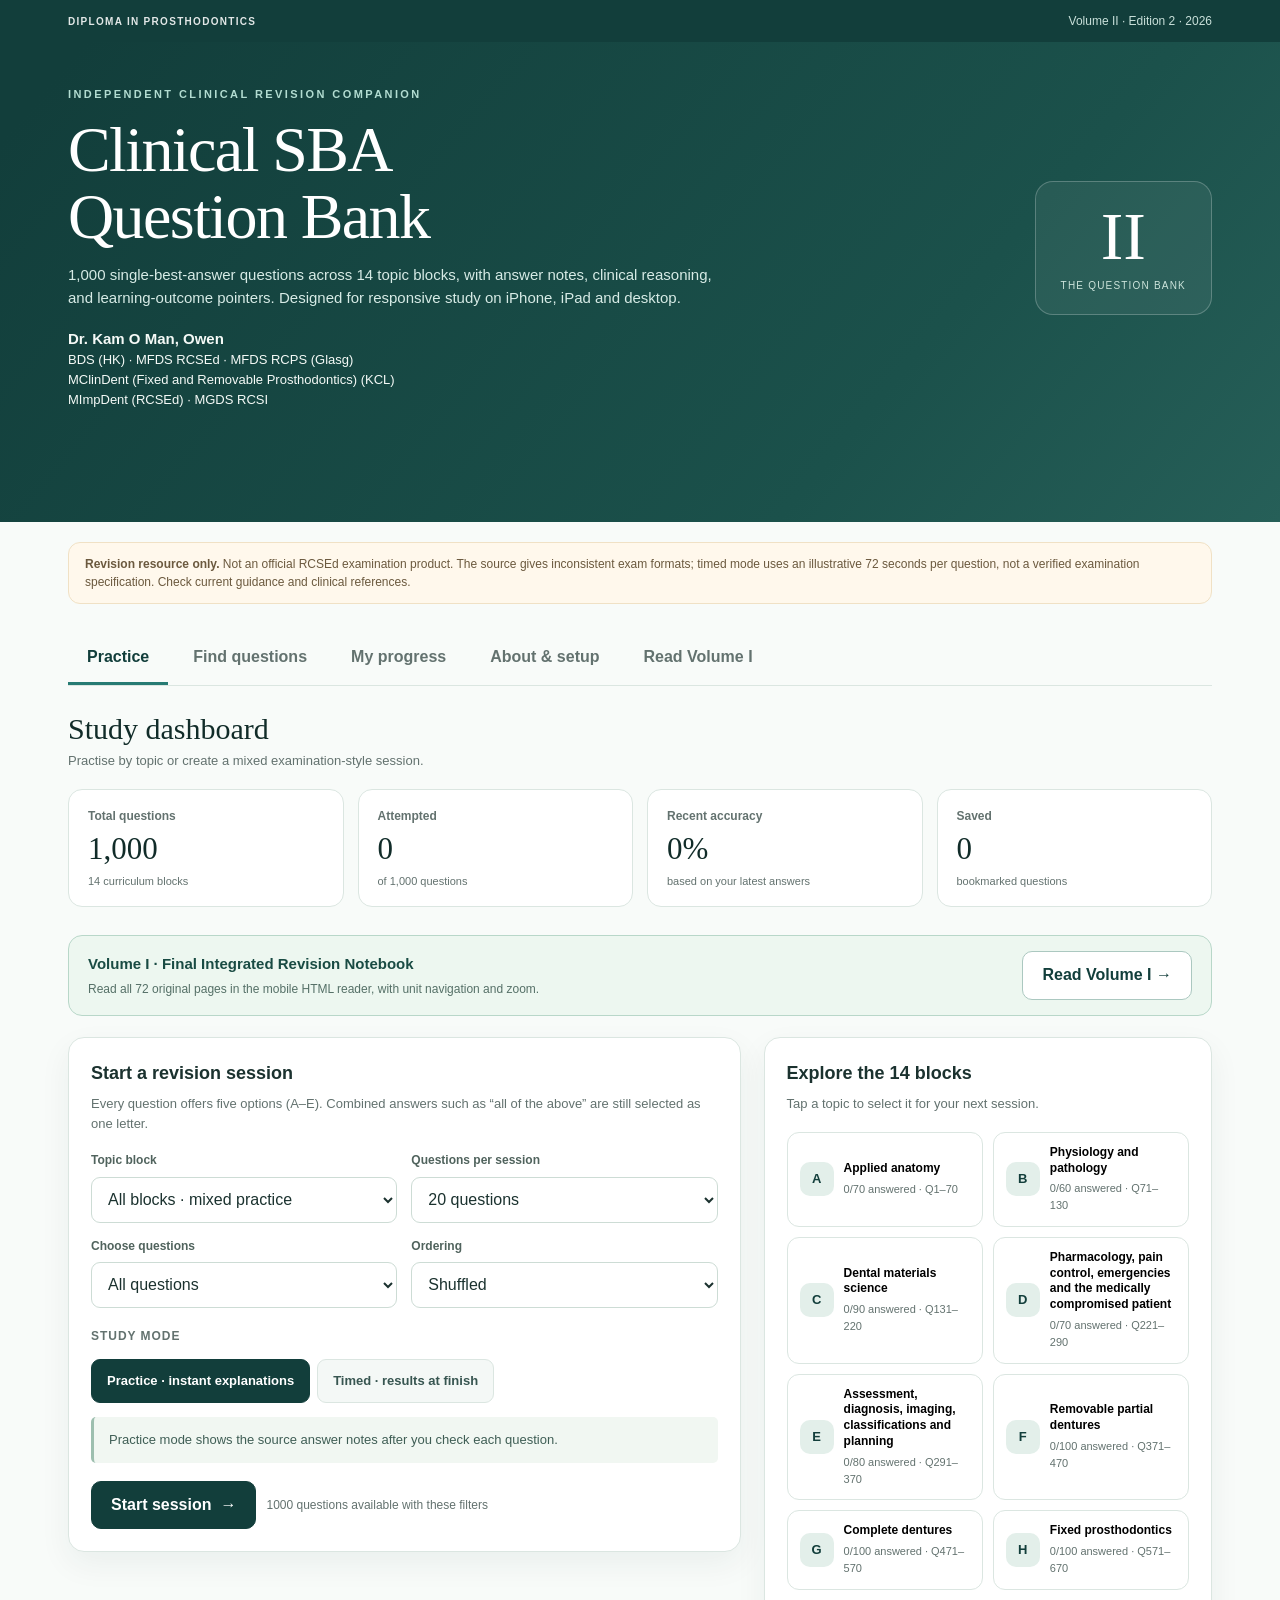
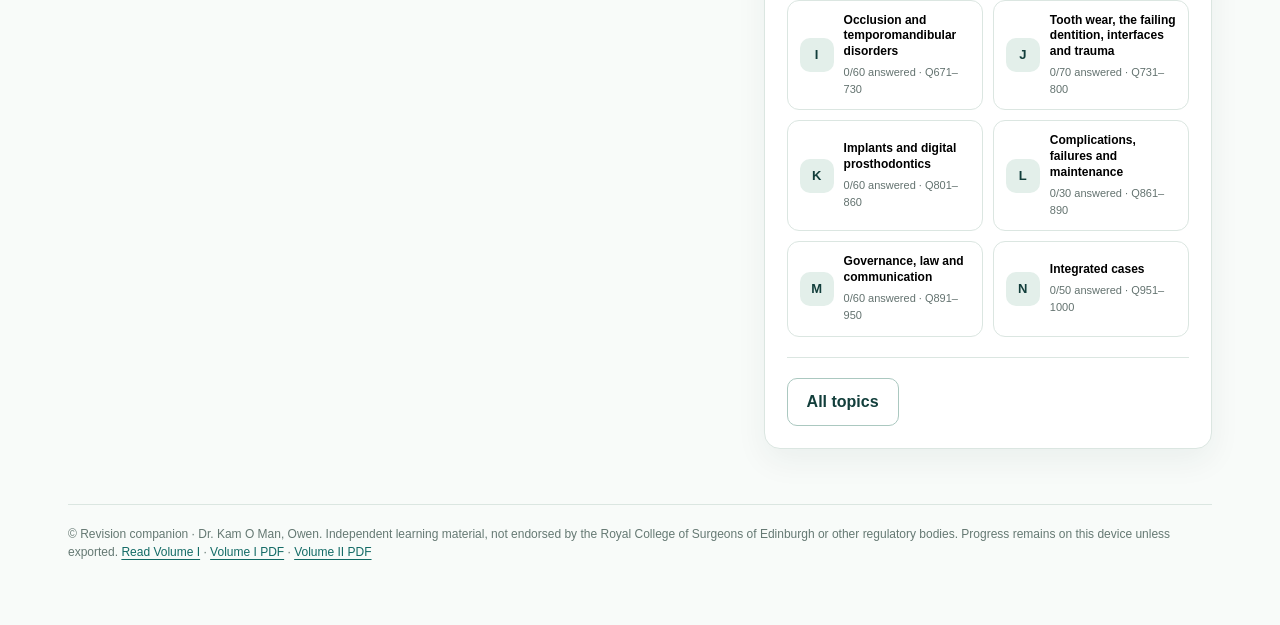
==== index.html @ 829e176d "Add files via upload" ====
<!doctype html>
<html lang="en">
<head>
  <meta charset="utf-8">
  <meta name="viewport" content="width=device-width, initial-scale=1, viewport-fit=cover">
  <meta name="theme-color" content="#123e3b">
  <meta name="description" content="1,000 clinical SBA questions for the Diploma in Prosthodontics, with explanations and mobile study tools.">
  <meta name="apple-mobile-web-app-capable" content="yes">
  <meta name="apple-mobile-web-app-status-bar-style" content="default">
  <meta name="apple-mobile-web-app-title" content="Dip Pros SBA">
  <link rel="manifest" href="manifest.webmanifest">
  <link rel="icon" type="image/png" href="assets/icon-192.png">
  <link rel="apple-touch-icon" href="assets/icon-192.png">
  <link rel="stylesheet" href="assets/style.css">
  <title>Clinical SBA Question Bank | Diploma in Prosthodontics</title>
</head>
<body>
  <a class="skip-link" href="#app">Skip to content</a>
  <div id="app" role="main"><div class="loading">Preparing the SBA revision bank…</div></div>
  <script type="application/json" id="question-data">{"metadata":{"title":"Clinical SBA Question Bank","edition":"Edition 2","volume":"Volume II","author":"Dr. Kam O Man, Owen","source":"Dip Pros RCSEd Part 1 — Clinical SBA Bank (Edition 2).docx","notice":"Independent revision aid. Exam timings and clinical guidance should be verified against current official sources."},"blocks":[{"id":"A","title":"Applied anatomy","start":1,"end":70,"count":70},{"id":"B","title":"Physiology and pathology","start":71,"end":130,"count":60},{"id":"C","title":"Dental materials science","start":131,"end":220,"count":90},{"id":"D","title":"Pharmacology, pain control, emergencies and the medically compromised patient","start":221,"end":290,"count":70},{"id":"E","title":"Assessment, diagnosis, imaging, classifications and planning","start":291,"end":370,"count":80},{"id":"F","title":"Removable partial dentures","start":371,"end":470,"count":100},{"id":"G","title":"Complete dentures","start":471,"end":570,"count":100},{"id":"H","title":"Fixed prosthodontics","start":571,"end":670,"count":100},{"id":"I","title":"Occlusion and temporomandibular disorders","start":671,"end":730,"count":60},{"id":"J","title":"Tooth wear, the failing dentition, interfaces and trauma","start":731,"end":800,"count":70},{"id":"K","title":"Implants and digital prosthodontics","start":801,"end":860,"count":60},{"id":"L","title":"Complications, failures and maintenance","start":861,"end":890,"count":30},{"id":"M","title":"Governance, law and communication","start":891,"end":950,"count":60},{"id":"N","title":"Integrated cases","start":951,"end":1000,"count":50}],"questions":[{"id":1,"block":"A","stem":"A 58-year-old bruxist has firm, bilateral swellings at the angles of the mandible that bulge on clenching. You suspect masseteric hypertrophy.\nWhich nerve supplies the affected muscle?","options":["Buccal nerve","Masseteric nerve, from the anterior division of V3, passing through the mandibular notch","Facial nerve","Auriculotemporal nerve","Nerve to medial pterygoid"],"answer":"B","answerText":"Masseteric nerve.","why":"Masseter is supplied by the masseteric nerve, a motor branch of the anterior division of V3 that passes through the mandibular (sigmoid) notch. Masseteric hypertrophy is a recognised sign of bruxism.","others":"The buccal nerve is the only sensory branch of the anterior division; the facial nerve supplies muscles of facial expression, not mastication.","revise":"Unit 1 §1.1 · LO 1.1","brief":false},{"id":2,"block":"A","stem":"A 34-year-old with tension-type headaches and TMD has a muscle tender to palpation above the zygomatic arch, in the temple.\nWhich muscle is this most likely to be?","options":["Masseter","Medial pterygoid","Lateral pterygoid","Temporalis","Anterior belly of digastric"],"answer":"D","answerText":"Temporalis.","why":"Temporalis lies in the temporal fossa and is the muscle most often palpably tender in tension-type headache linked to TMD.","others":"Masseter is felt over the ramus; the pterygoids cannot be palpated reliably from the temple.","revise":"Unit 1 §1.1 (exam traps), Unit 9 · LO 1.1","brief":false},{"id":3,"block":"A","stem":"After a fall, a 22-year-old has a fracture of the left condylar neck. The radiograph shows the condylar head displaced anteromedially.\nWhich muscle has displaced it?","options":["Lateral pterygoid (inferior head)","Masseter","Temporalis","Medial pterygoid","Posterior belly of digastric"],"answer":"A","answerText":"Lateral pterygoid (inferior head).","why":"The inferior head inserts into the pterygoid fovea on the condylar neck, so after a neck fracture it pulls the head forwards and medially.","others":"Masseter, temporalis and medial pterygoid act on the ramus and coronoid, below the fracture.","revise":"Unit 1 §1.1 · LO 1.1","brief":false},{"id":4,"block":"A","stem":"A patient has lost function of the right nerve to lateral pterygoid after surgery.\nOn wide opening, how will the mandible move?","options":["It deviates to the left","It opens straight","It deviates to the right","It cannot open at all","It protrudes without opening"],"answer":"C","answerText":"It deviates to the right.","why":"Each lateral pterygoid pulls its own condyle forward. If the right one fails, the left condyle translates alone and swings the chin towards the paralysed (right) side.","others":"Opening still occurs through the left muscle and the depressors, so D is wrong.","revise":"Unit 1 §1.1 · LO 1.1","brief":false},{"id":5,"block":"A","stem":"You are explaining to a student which muscles close the mouth during a denture wearer's power stroke.\nWhich muscles elevate the mandible?","options":["Masseter","Temporalis","Medial pterygoid","Both A and B only","All of the above"],"answer":"E","answerText":"All of the above.","why":"Masseter, temporalis and medial pterygoid are all elevators. Only the lateral pterygoid opens the mouth.","others":"D omits medial pterygoid, which also elevates and protrudes.","revise":"Unit 1, In one minute · LO 1.1","brief":false},{"id":6,"block":"A","stem":"A 41-year-old has 22 mm of pain-free opening, then a click and further opening to 45 mm.\nWhich movement occurs in the lower (condyle–disc) compartment during the first 20–25 mm?","options":["Translation","Rotation (hinge movement)","Lateral shift only","Protrusion","No movement"],"answer":"B","answerText":"Rotation.","why":"The lower compartment (condyle against disc) allows hinge rotation for the first 20–25 mm; translation then occurs in the upper compartment.","others":"Translation is an upper-compartment movement.","revise":"Unit 1 §1.5 · LO 1.5","brief":false},{"id":7,"block":"A","stem":"A patient with TMD describes earache with no ear disease on examination.\nWhich nerve provides the main sensory supply to the TMJ and explains the referral?","options":["Facial nerve","Great auricular nerve","Chorda tympani","Masseteric nerve alone","Auriculotemporal nerve"],"answer":"E","answerText":"Auriculotemporal nerve.","why":"The auriculotemporal nerve is the main sensory supply of the TMJ (with the masseteric and deep temporal nerves, Hilton's law). It also supplies the ear, which explains referred earache.","others":"The chorda tympani carries taste; the great auricular supplies skin over the parotid.","revise":"Unit 1 §1.5 · LO 1.5","brief":false},{"id":8,"block":"A","stem":"A patient with disc displacement without reduction has pain on loading the joint.\nWhich tissue is the main source of the pain?","options":["Retrodiscal (bilaminar) tissue","The central part of the disc","Fibrocartilage on the articular eminence","The sphenomandibular ligament","The condylar cartilage"],"answer":"A","answerText":"Retrodiscal (bilaminar) tissue.","why":"The disc is avascular and aneural centrally. When it displaces anteriorly, the condyle loads the vascular, innervated bilaminar zone, which is the source of pain.","others":"","revise":"Unit 1 §1.5 · LO 1.5","brief":false},{"id":9,"block":"A","stem":"You are reviewing TMJ anatomy before examining a patient with a dislocation history.\nWhich ligament is the true stabiliser of the joint, limiting posterior and inferior movement of the condyle?","options":["Sphenomandibular ligament","Stylomandibular ligament","Pterygomandibular raphe","Lateral (temporomandibular) ligament","Stylohyoid ligament"],"answer":"D","answerText":"Lateral (temporomandibular) ligament.","why":"It is the true stabiliser, limiting posterior and inferior condylar movement.","others":"The sphenomandibular and stylomandibular ligaments are accessory and contribute little.","revise":"Unit 1 §1.5 · LO 1.5","brief":false},{"id":10,"block":"A","stem":"A dental student asks why the TMJ heals and remodels differently from other synovial joints.\nWhat covers the articular surfaces of the TMJ?","options":["Hyaline cartilage","Elastic cartilage","Fibrocartilage","Synovial membrane","Periosteum only"],"answer":"C","answerText":"Fibrocartilage.","why":"The TMJ surfaces are fibrocartilage, reflecting their intramembranous origin. This tissue can remodel under load.","others":"Hyaline cartilage covers most other synovial joints.","revise":"Unit 1 §1.5 · LO 1.5","brief":false},{"id":11,"block":"A","stem":"A patient gags strongly during upper impressions.\nWhich nerves form the afferent and efferent limbs of the gag reflex?","options":["Trigeminal afferent, facial efferent","Glossopharyngeal afferent, vagus efferent","Vagus afferent, glossopharyngeal efferent","Hypoglossal afferent, vagus efferent","Facial afferent, hypoglossal efferent"],"answer":"B","answerText":"Glossopharyngeal afferent, vagus efferent.","why":"IX carries the sensation from the posterior tongue and oropharynx; X drives the pharyngeal response.","others":"","revise":"Unit 1 §1.4 · LO 1.1","brief":false},{"id":12,"block":"A","stem":"A new lower complete denture lifts every time the patient protrudes the tongue. The anterior lingual flange is over-extended.\nWhich muscle is displacing it, and what is its nerve supply?","options":["Mylohyoid; nerve to mylohyoid","Genioglossus; hypoglossal nerve","Geniohyoid; C1 via the hypoglossal nerve","Palatoglossus; vagus","Buccinator; facial nerve"],"answer":"B","answerText":"Genioglossus; hypoglossal nerve.","why":"Genioglossus and the lingual frenum limit the anterior lingual flange; protrusion tightens them and lifts an over-extended flange.","others":"Mylohyoid limits the flange in the molar region, not anteriorly.","revise":"Unit 1 §1.4, §1.6 · LO 1.1, 2a.5","brief":false},{"id":13,"block":"A","stem":"A lower denture rises when the patient swallows. The lingual flange in the molar region extends straight down below the mylohyoid ridge.\nWhich muscle is responsible?","options":["Mylohyoid","Genioglossus","Masseter","Buccinator","Superior constrictor"],"answer":"A","answerText":"Mylohyoid.","why":"Mylohyoid rises on swallowing. In the molar region the lingual flange should slope towards the tongue rather than run straight down below the ridge.","others":"","revise":"Unit 1 §1.6 · LO 1.1","brief":false},{"id":14,"block":"A","stem":"A patient reports a sore spot at the distobuccal corner of a lower denture whenever they clench.\nWhich muscle is pressing on the flange?","options":["Buccinator","Temporalis","Mylohyoid","Medial pterygoid","Masseter"],"answer":"E","answerText":"Masseter.","why":"Masseter contracts on clenching and pushes on the distobuccal flange, forming the masseteric notch.","others":"Buccinator lies over the buccal shelf further forward.","revise":"Unit 1 §1.6 · LO 1.1","brief":false},{"id":15,"block":"A","stem":"An upper denture is dislodged when the patient opens wide or moves the jaw sideways. The distobuccal flange is very thick.\nWhich structure is interfering with it?","options":["Zygomatic buttress","Hamular notch","Masseter","Coronoid process","Maxillary tuberosity"],"answer":"D","answerText":"Coronoid process.","why":"On opening and lateral movement the coronoid moves forward into the space beside the tuberosity, limiting the width of the upper distobuccal flange.","others":"","revise":"Unit 1 §1.6 · LO 1.1","brief":false},{"id":16,"block":"A","stem":"You are marking the post-dam on a master cast.\nWhich landmark is a useful guide to its position?","options":["Incisive papilla","Palatal rugae","Fovea palatini, near the vibrating line","Midline raphe","Zygomatic buttress"],"answer":"C","answerText":"Fovea palatini, near the vibrating line.","why":"The post-dam lies between the anterior and posterior vibrating lines; the foveae sit close to this area and help locate it.","others":"","revise":"Unit 1 §1.6 · LO 1.1","brief":false},{"id":17,"block":"A","stem":"On the master cast of an edentulous maxilla, you identify the hamular (pterygomaxillary) notches.\nWhat do they mark?","options":["The posterior limit of the tuberosity and the lateral extent of the post-dam","The anterior limit of the soft palate","The parotid duct opening","The position of the greater palatine foramen","The buccal frenum"],"answer":"A","answerText":"Posterior limit of the tuberosity and lateral extent of the post-dam.","why":"The post-dam runs from one hamular notch to the other, and the denture must reach into the notches for a complete seal.","others":"","revise":"Unit 1 §1.6 · LO 1.1","brief":false},{"id":18,"block":"A","stem":"A 76-year-old with a severely resorbed mandible has tingling in the lower lip when chewing with a new denture.\nWhat is the most likely cause?","options":["Pressure on the lingual nerve","Pressure on the mental nerve where the foramen now lies near the ridge crest","Pressure on the buccal nerve","Pressure on the nerve to mylohyoid","An allergy to the denture base"],"answer":"B","answerText":"Mental nerve at a foramen near the crest.","why":"In severe resorption the mental foramen comes to lie on or near the ridge crest, so the denture compresses the nerve. Relieve the fitting surface over it.","others":"Allergy causes generalised mucosal changes, not lip paraesthesia.","revise":"Unit 1 §1.6 · LO 1.1, 2a.5","brief":false},{"id":19,"block":"A","stem":"A patient has a burning pain behind the upper incisors under a new upper denture. The mucosa there is slightly red.\nWhich area needs relief?","options":["Rugae","Fovea palatini","Midline raphe posteriorly","Zygomatic buttress","Incisive papilla (nasopalatine nerve)"],"answer":"E","answerText":"Incisive papilla.","why":"The papilla overlies the incisive foramen and the nasopalatine nerve, a standard relief area. Pressure causes burning anterior pain.","others":"","revise":"Unit 1 §1.6 · LO 1.1","brief":false},{"id":20,"block":"A","stem":"A patient reports swelling of the cheek on eating, with an over-extended upper buccal flange opposite the upper second molar.\nWhich structure could be compressed?","options":["Submandibular duct","Sublingual ducts","Parotid duct","Buccal fat pad","Facial artery"],"answer":"C","answerText":"Parotid duct.","why":"It opens opposite the upper second molar and can be compressed by an over-extended or thick buccal flange.","others":"","revise":"Unit 1 §1.6, §1.8 · LO 1.1","brief":false},{"id":21,"block":"A","stem":"A 45-year-old has an abscess on a lower second molar, with swelling below the lower border of the mandible.\nWhich space is involved?","options":["Sublingual space","Buccal space","Canine space","Submandibular space","Submental space"],"answer":"D","answerText":"Submandibular space.","why":"By the mylohyoid line rule, lower second and third molar apices lie below the mylohyoid attachment, so infection spreads into the submandibular space.","others":"","revise":"Unit 1 §1.7 · LO 1.1","brief":false},{"id":22,"block":"A","stem":"A lower first premolar abscess has produced a swelling in the floor of the mouth, above the mylohyoid.\nWhich space is involved?","options":["Sublingual space","Submandibular space","Submasseteric space","Pterygomandibular space","Parapharyngeal space"],"answer":"A","answerText":"Sublingual space.","why":"Teeth from the incisors to the first molar have apices above mylohyoid; infection spreads into the sublingual space.","others":"","revise":"Unit 1 §1.7 · LO 1.1","brief":false},{"id":23,"block":"A","stem":"A 50-year-old presents with bilateral swelling below the mandible and under the chin, a raised floor of the mouth, drooling and a muffled voice.\nWhat is the most appropriate action?","options":["Antibiotics and review in 48 hours","Incise and drain intraorally in the practice","Extract the cause and send the patient home","Warm saline mouthwashes","Emergency referral for airway management"],"answer":"E","answerText":"Emergency referral for airway management.","why":"Bilateral submandibular, sublingual and submental involvement is Ludwig's angina, an airway emergency.","others":"Treating in practice, or delaying with antibiotics, risks airway obstruction.","revise":"Unit 1 §1.7, companion note 03 (risk and referral) · LO 1.1, 2a.6","brief":false},{"id":24,"block":"A","stem":"A patient has an upper canine abscess with swelling near the inner corner of the eye.\nWhat is the main danger of this spread?","options":["Ludwig's angina","Cavernous sinus thrombosis via the angular and ophthalmic veins","Mediastinitis","Parotitis","Trismus"],"answer":"B","answerText":"Cavernous sinus thrombosis.","why":"Upper canine infection above levator anguli oris enters the canine space. It can spread through the angular and ophthalmic veins to the cavernous sinus.","others":"","revise":"Unit 1 §1.7 · LO 1.1","brief":false},{"id":25,"block":"A","stem":"You explain to a colleague why infection in the infratemporal region is dangerous.\nHow does the pterygoid venous plexus communicate with the cavernous sinus?","options":["Through the facial artery","Through the parotid gland","Through emissary veins","Through the external jugular vein","There is no communication"],"answer":"C","answerText":"Emissary veins.","why":"The pterygoid plexus connects to the cavernous sinus through emissary veins, a route for intracranial spread of infection.","others":"","revise":"Unit 1 §1.3 · LO 1.1","brief":false},{"id":26,"block":"A","stem":"An inferior alveolar nerve block is given.\nInto which space is the solution deposited?","options":["Submandibular space","Buccal space","Sublingual space","Pterygomandibular space","Canine space"],"answer":"D","answerText":"Pterygomandibular space.","why":"It contains the inferior alveolar and lingual nerves and vessels and is the target of the block.","others":"","revise":"Unit 1 §1.7 · LO 1.1","brief":false},{"id":27,"block":"A","stem":"After an infected lower third molar, a patient has marked trismus and swelling over the angle of the mandible.\nWhich space is most likely involved?","options":["Submasseteric space","Canine space","Sublingual space","Submental space","Space of the body of the mandible"],"answer":"A","answerText":"Submasseteric space.","why":"Submasseteric infection, often from a lower third molar, presents with marked trismus and swelling over the angle.","others":"","revise":"Unit 1 §1.7 · LO 1.1","brief":false},{"id":28,"block":"A","stem":"After a successful inferior alveolar block, the buccal gingiva of 46 is still sensitive during a crown preparation.\nWhich nerve needs anaesthetising?","options":["Lingual nerve","Nerve to mylohyoid","Mental nerve","Auriculotemporal nerve","Long buccal nerve, the sensory branch of the anterior division"],"answer":"E","answerText":"Long buccal nerve.","why":"The buccal nerve is the only sensory branch of the anterior division of V3; the inferior alveolar block does not reach it, so the buccal gingiva of lower molars needs a separate injection.","others":"","revise":"Unit 1 §1.2 · LO 1.1","brief":false},{"id":29,"block":"A","stem":"You are describing the nerve to mylohyoid to a student.\nWhich muscles does it supply?","options":["Mylohyoid and posterior belly of digastric","Mylohyoid and anterior belly of digastric","Geniohyoid and mylohyoid","Genioglossus and mylohyoid","Mylohyoid alone"],"answer":"B","answerText":"Mylohyoid and anterior belly of digastric.","why":"The nerve to mylohyoid leaves the inferior alveolar nerve and supplies both.","others":"The posterior belly of digastric is facial nerve; geniohyoid is C1.","revise":"Unit 1 §1.2, §1.4 · LO 1.1","brief":false},{"id":30,"block":"A","stem":"A patient has a lingual nerve injury after surgery, distal to where the chorda tympani joins it.\nWhat does the chorda tympani carry within the lingual nerve?","options":["Taste from the anterior two-thirds of the tongue","Secretomotor fibres to the submandibular and sublingual glands","Motor fibres to the tongue","Both A and B","All of the above"],"answer":"D","answerText":"Both A and B.","why":"The chorda tympani (VII) carries taste from the anterior two-thirds of the tongue and preganglionic secretomotor fibres to the submandibular ganglion.","others":"Motor supply to the tongue is the hypoglossal nerve.","revise":"Unit 1 §1.2, §1.8 · LO 1.1","brief":false},{"id":31,"block":"A","stem":"After parotid surgery, a patient sweats and flushes over the cheek when eating.\nWhich nerve is involved?","options":["Great auricular nerve","Facial nerve","Auriculotemporal nerve","Lingual nerve","Buccal nerve"],"answer":"C","answerText":"Auriculotemporal nerve.","why":"It carries secretomotor fibres to the parotid. After surgery these fibres can regrow into sweat glands (Frey's syndrome).","others":"","revise":"Unit 1 §1.2 · LO 1.1","brief":false},{"id":32,"block":"A","stem":"A patient with a skull-base injury is noted to have damaged the artery passing through the foramen spinosum.\nWhich branch of the maxillary artery is this?","options":["Middle meningeal artery","Inferior alveolar artery","Sphenopalatine artery","Infraorbital artery","Deep temporal artery"],"answer":"A","answerText":"Middle meningeal artery.","why":"A branch of the first part of the maxillary artery, it enters the skull through the foramen spinosum. The auriculotemporal nerve embraces it.","others":"","revise":"Unit 1 §1.3 · LO 1.1","brief":false},{"id":33,"block":"A","stem":"During palatal surgery, brisk bleeding occurs from the greater palatine foramen.\nFrom which vessel does the greater palatine artery arise?","options":["Facial artery","Lingual artery","First part of the maxillary artery","Descending palatine artery (third part of the maxillary artery)","Ascending pharyngeal artery"],"answer":"D","answerText":"Descending palatine artery.","why":"The third (pterygopalatine) part of the maxillary artery gives the descending palatine artery, which divides into the greater and lesser palatine arteries.","others":"","revise":"Unit 1 §1.3 · LO 1.1","brief":false},{"id":34,"block":"A","stem":"You are explaining the blood supply to a hypertrophied masseter.\nWhich part of the maxillary artery gives the masseteric artery?","options":["First (mandibular) part","Second (pterygoid) part","Third (pterygopalatine) part","The facial artery directly","The superficial temporal artery alone"],"answer":"B","answerText":"Second (pterygoid) part.","why":"The second part, related to the lower head of lateral pterygoid, gives the deep temporal, pterygoid, masseteric and buccal branches.","others":"","revise":"Unit 1 §1.3 · LO 1.1","brief":false},{"id":35,"block":"A","stem":"Which statement about the nerve to medial pterygoid is correct?","options":["It arises from the anterior division of V3","It arises from the posterior division of V3","It is a branch of the facial nerve","It is a branch of the buccal nerve","It arises from the main trunk of V3, before it divides"],"answer":"E","answerText":"It arises from the main trunk of V3.","why":"The main trunk gives the nervus spinosus and the nerve to medial pterygoid before dividing. That nerve also passes through the otic ganglion to tensor veli palatini and tensor tympani.","others":"","revise":"Unit 1 §1.1 (exam traps), §1.2 · LO 1.1","brief":false},{"id":36,"block":"A","stem":"A patient with a fractured mandibular angle has displacement resisted on both surfaces of the ramus by two muscles.\nWhich pair forms the sling around the angle of the mandible?","options":["Masseter and medial pterygoid","Temporalis and lateral pterygoid","Masseter and temporalis","Medial and lateral pterygoids","Mylohyoid and digastric"],"answer":"A","answerText":"Masseter and medial pterygoid.","why":"Masseter on the lateral surface and medial pterygoid on the medial surface together form the pterygomasseteric sling around the angle.","others":"","revise":"Unit 1 §1.1 (exam traps) · LO 1.1","brief":false},{"id":37,"block":"A","stem":"A coronoid fracture fragment is pulled upwards towards the temporal fossa.\nWhich muscle inserts into the coronoid process?","options":["Masseter","Lateral pterygoid","Temporalis","Medial pterygoid","Buccinator"],"answer":"C","answerText":"Temporalis.","why":"Temporalis inserts into the apex and medial surface of the coronoid and the anterior border of the ramus, so it pulls a coronoid fragment upwards.","others":"Lateral pterygoid inserts into the pterygoid fovea, disc and capsule, never the coronoid.","revise":"Unit 1 §1.1 · LO 1.1","brief":false},{"id":38,"block":"A","stem":"A patient protrudes during a jaw-relation record and the operator guides the mandible back.\nWhich muscle is the main retractor of the mandible?","options":["Lateral pterygoid","Masseter (superficial)","Medial pterygoid","Anterior belly of digastric","Temporalis (posterior, horizontal fibres)"],"answer":"E","answerText":"Temporalis (posterior fibres).","why":"The near-horizontal posterior fibres are the main retractors; the deep masseter assists.","others":"Lateral pterygoid protrudes, the opposite movement.","revise":"Unit 1, In one minute · LO 1.1","brief":false},{"id":39,"block":"A","stem":"You ask a patient to slide the mandible to the left during an excursive check.\nWhich muscles on which side mainly produce this movement?","options":["Left lateral and medial pterygoids","Left masseter","Right temporalis","Right lateral and medial pterygoids","Left digastric"],"answer":"D","answerText":"Right lateral and medial pterygoids.","why":"To move the chin left, the right condyle must move forward and medially; the right pterygoids do this.","others":"","revise":"Unit 1 §1.1 · LO 1.1","brief":false},{"id":40,"block":"A","stem":"A 28-year-old has a reciprocal click in the right TMJ.\nWhich muscle attaches to the articular disc and is most associated with disc displacement?","options":["Medial pterygoid","Lateral pterygoid (superior head)","Masseter (deep)","Temporalis","Posterior belly of digastric"],"answer":"B","answerText":"Lateral pterygoid (superior head).","why":"The superior head attaches to the disc and capsule, so it is the muscle most associated with disc displacement, clicking and locking.","others":"","revise":"Unit 1 §1.1 (exam traps), Unit 9 · LO 1.1, 2a.15","brief":false},{"id":41,"block":"A","stem":"A patient has weakness of the palatoglossal arch after a brainstem lesion, while tongue protrusion is normal.\nWhich nerve supplies palatoglossus?","options":["Hypoglossal nerve","Glossopharyngeal nerve alone","Facial nerve","Mandibular nerve","Vagus via the pharyngeal plexus"],"answer":"E","answerText":"Vagus via the pharyngeal plexus.","why":"Palatoglossus is the only tongue muscle not supplied by the hypoglossal nerve. Normal protrusion shows XII is intact.","others":"","revise":"Unit 1 §1.4 · LO 1.1","brief":false},{"id":42,"block":"A","stem":"You are explaining soft-palate anatomy before a post-dam is cut.\nWhich soft palate muscle is not supplied by the pharyngeal plexus?","options":["Levator veli palatini","Musculus uvulae","Tensor veli palatini (nerve to medial pterygoid, V3)","Palatopharyngeus","Palatoglossus"],"answer":"C","answerText":"Tensor veli palatini.","why":"It is supplied by the nerve to medial pterygoid (V3). All other soft palate muscles are supplied by the pharyngeal plexus.","others":"","revise":"Unit 1 §1.4 · LO 1.1","brief":false},{"id":43,"block":"A","stem":"After a Bell's palsy, a lower denture wearer finds food collecting in the buccal sulcus and the denture less stable.\nWhich weakened muscle explains this?","options":["Buccinator","Masseter","Mylohyoid","Medial pterygoid","Temporalis"],"answer":"A","answerText":"Buccinator.","why":"Buccinator (facial nerve) keeps food on the occlusal table and grips the buccal polished surface. Weakness lets food pocket and reduces muscular control of the denture.","others":"","revise":"Unit 1 §1.4 · LO 1.1, 2a.5","brief":false},{"id":44,"block":"A","stem":"You are recording the neutral zone for a patient with an unstable lower denture.\nWhich structures mainly determine lip support and the labial boundary of the neutral zone?","options":["Mylohyoid and genioglossus","Masseter and temporalis","Buccinator alone","Orbicularis oris and the modiolus","Lateral pterygoid"],"answer":"D","answerText":"Orbicularis oris and the modiolus.","why":"These determine lip support, the neutral zone and the shape of the labial flange.","others":"","revise":"Unit 1 §1.4, Unit 7 (neutral zone) · LO 1.1","brief":false},{"id":45,"block":"A","stem":"A student asks which nerve supplies geniohyoid.\nWhat is the correct answer?","options":["Nerve to mylohyoid","C1 fibres travelling with the hypoglossal nerve","Facial nerve","Lingual nerve","Glossopharyngeal nerve"],"answer":"B","answerText":"C1 via the hypoglossal nerve.","why":"Geniohyoid is supplied by C1 fibres that travel with XII; it depresses the mandible and pulls the hyoid forward.","others":"","revise":"Unit 1 §1.4 · LO 1.1","brief":false},{"id":46,"block":"A","stem":"A patient with facial nerve palsy is examined for swallowing problems.\nWhich hyoid muscle is supplied by the facial nerve?","options":["Mylohyoid","Anterior belly of digastric","Geniohyoid","Thyrohyoid","Posterior belly of digastric (and stylohyoid)"],"answer":"E","answerText":"Posterior belly of digastric (and stylohyoid).","why":"Both are second-arch muscles supplied by the facial nerve. The anterior belly is first-arch, supplied by the nerve to mylohyoid.","others":"","revise":"Unit 1 §1.4 (exam traps) · LO 1.1","brief":false},{"id":47,"block":"A","stem":"You are checking the posterior extension of a new lower complete denture.\nHow much of the retromolar pad should the base cover?","options":["None of it","A narrow strip at its front edge","At least the anterior half to two-thirds","All of it, onto the pterygomandibular raphe","It depends only on the OVD"],"answer":"C","answerText":"At least the anterior half to two-thirds.","why":"This gives support and a posterior seal without impinging on the pterygomandibular raphe.","others":"","revise":"Unit 1 §1.6 · LO 1.1","brief":false},{"id":48,"block":"A","stem":"A 72-year-old has a moderately resorbed mandible.\nWhich area provides the primary support for the lower complete denture?","options":["The buccal shelf","The genial tubercles","The lingual sulcus","The mylohyoid ridge","The labial vestibule"],"answer":"A","answerText":"The buccal shelf.","why":"Between the external oblique ridge and the residual ridge, its cortical bone lies at right angles to occlusal load, making it the primary support area.","others":"","revise":"Unit 1 §1.6 · LO 1.1","brief":false},{"id":49,"block":"A","stem":"A new upper complete denture is planned for a patient with a large torus palatinus.\nWhich areas normally need relief on the fitting surface?","options":["Incisive papilla","Midline raphe","Torus palatinus","Both A and B only","All of the above"],"answer":"E","answerText":"All of the above.","why":"The incisive papilla, midline raphe and torus palatinus are thin, unyielding or innervated areas, listed as relief areas in the maxilla.","others":"","revise":"Unit 1 §1.6 · LO 1.1","brief":false},{"id":50,"block":"A","stem":"A new lower denture lifts at the back each time the patient opens wide. The base extends over the whole retromolar pad.\nWhich structure is tightening against the over-extension?","options":["Mylohyoid","Pterygomandibular raphe","Masseter","Buccinator","Genioglossus"],"answer":"B","answerText":"Pterygomandibular raphe.","why":"The raphe runs from the hamulus to the retromolar region and tightens on wide opening, lifting a base that extends too far distally.","others":"","revise":"Unit 1 §1.6 · LO 1.1","brief":false},{"id":51,"block":"A","stem":"A 79-year-old has a severely resorbed, knife-edged mandibular ridge.\nWhich features may need relief in the fitting surface?","options":["Genial tubercles","The mental foramen, now near the crest","The knife-edged crest","Both A and B only","All of the above"],"answer":"E","answerText":"All of the above.","why":"Genial tubercles, a crestal mental foramen, a sharp mylohyoid ridge and a knife-edged crest are all mandibular relief areas in severe resorption.","others":"","revise":"Unit 1 §1.6 · LO 1.1","brief":false},{"id":52,"block":"A","stem":"A patient on anticholinergic medication complains of a dry mouth at rest.\nWhich gland produces most of the unstimulated saliva?","options":["Parotid","Sublingual","Submandibular (about 65–70%)","Minor palatal glands","Von Ebner's glands"],"answer":"C","answerText":"Submandibular (about 65–70%).","why":"The submandibular gland produces most unstimulated (resting) saliva.","others":"The parotid dominates stimulated flow.","revise":"Unit 1 §1.8 · LO 1.1","brief":false},{"id":53,"block":"A","stem":"A patient has had radiotherapy to both parotid glands.\nWhich saliva is reduced most?","options":["Stimulated saliva","Unstimulated saliva only","Mucous saliva only","Minor gland saliva only","None, because the submandibular glands compensate fully"],"answer":"A","answerText":"Stimulated saliva.","why":"The parotid contributes most of the stimulated saliva, so its loss reduces flow during eating most.","others":"","revise":"Unit 1 §1.8, Unit 4 (radiotherapy) · LO 1.1","brief":false},{"id":54,"block":"A","stem":"You see a small salivary stone at the duct opening beside the lingual frenum.\nWhich duct opens here?","options":["Parotid duct","Sublingual ducts of Rivinus","Duct of Bartholin only","Submandibular (Wharton's) duct, at the sublingual papilla","Nasolacrimal duct"],"answer":"D","answerText":"Submandibular (Wharton's) duct.","why":"It opens at the sublingual papilla beside the lingual frenum, the common site for salivary stones.","others":"","revise":"Unit 1 §1.8 · LO 1.1","brief":false},{"id":55,"block":"A","stem":"You explain parotid secretomotor supply to a student.\nWhat is the correct parasympathetic pathway?","options":["Facial nerve, chorda tympani, lingual nerve","Glossopharyngeal nerve, lesser petrosal nerve, otic ganglion, auriculotemporal nerve","Vagus nerve, pharyngeal plexus","Superior cervical ganglion, external carotid plexus","Facial nerve, greater petrosal nerve, pterygopalatine ganglion"],"answer":"B","answerText":"IX, lesser petrosal, otic ganglion, auriculotemporal.","why":"This is the parasympathetic route to the parotid.","others":"A is the submandibular route; E supplies the lacrimal and nasal glands.","revise":"Unit 1 §1.8 · LO 1.1","brief":false},{"id":56,"block":"A","stem":"A patient has reduced submandibular flow after a middle-ear operation.\nWhich parasympathetic pathway supplies the submandibular gland?","options":["Glossopharyngeal nerve, otic ganglion","Vagus nerve","Facial nerve, chorda tympani, lingual nerve, submandibular ganglion","Lesser petrosal nerve, auriculotemporal nerve","Hypoglossal nerve"],"answer":"C","answerText":"VII, chorda tympani, lingual nerve, submandibular ganglion.","why":"The chorda tympani passes through the middle ear, so ear surgery can reduce submandibular and sublingual secretion.","others":"","revise":"Unit 1 §1.8 · LO 1.1","brief":false},{"id":57,"block":"A","stem":"A patient has a ranula-like swelling in the floor of the mouth.\nWhich statement about the sublingual gland is correct?","options":["It is purely serous","It drains through a single duct opposite the upper second molar","It is supplied by the otic ganglion","It produces most of the stimulated saliva","It is mainly mucous and drains through multiple ducts of Rivinus on the sublingual fold"],"answer":"E","answerText":"Mainly mucous, with multiple ducts of Rivinus.","why":"The sublingual gland drains through many small ducts on the sublingual fold and shares the submandibular parasympathetic supply.","others":"","revise":"Unit 1 §1.8 · LO 1.1","brief":false},{"id":58,"block":"A","stem":"A patient has TMJ inflammation and the vascular supply is discussed.\nWhich arteries supply the TMJ?","options":["Superficial temporal and maxillary arteries","Facial and lingual arteries","Inferior alveolar artery only","Occipital artery","Ascending pharyngeal artery only"],"answer":"A","answerText":"Superficial temporal and maxillary arteries.","why":"The TMJ is supplied by branches of these two vessels.","others":"","revise":"Unit 1 §1.5 · LO 1.5","brief":false},{"id":59,"block":"A","stem":"A student asks how to classify the TMJ.\nWhich description is correct?","options":["Fibrous joint","Primary cartilaginous joint","Synovial hinge joint only","Synovial ginglymoarthrodial (hinge and gliding) joint","Secondary cartilaginous joint"],"answer":"D","answerText":"Synovial ginglymoarthrodial joint.","why":"It hinges (rotation, lower compartment) and glides (translation, upper compartment).","others":"","revise":"Unit 1 §1.5 · LO 1.5","brief":false},{"id":60,"block":"A","stem":"During an inferior alveolar block, the solution may be deflected by a ligament running from the spine of the sphenoid to the lingula.\nWhich ligament is this?","options":["Lateral ligament","Stylomandibular ligament","Sphenomandibular ligament","Pterygomandibular raphe","Stylohyoid ligament"],"answer":"C","answerText":"Sphenomandibular ligament.","why":"It runs from the spine of the sphenoid to the lingula, medial to the nerve at the mandibular foramen, and is an accessory TMJ ligament.","others":"","revise":"Unit 1 §1.5 · LO 1.5","brief":false},{"id":61,"block":"A","stem":"A new lower denture is retentive at rest but is displaced whenever the patient speaks or smiles.\nWhat should you do first?","options":["Recommend a denture adhesive","Assess the border extension and polished-surface contours against muscle action","Adjust the occlusion","Remake the denture at once","Increase the OVD"],"answer":"B","answerText":"Assess borders and polished surfaces against muscle action.","why":"A denture retentive at rest but displaced in function suggests over-extension or polished-surface contours that conflict with muscles. Diagnose the functional border first.","others":"Adhesive, occlusal changes or a remake do not address the cause.","revise":"Unit 1 companion note 01, 04 · LO 1.1, 2a.5","brief":false},{"id":62,"block":"A","stem":"On a lower complete denture, the lingual flange in the molar region ends 4 mm short of the functional depth of the floor of the mouth.\nWhat is the most likely consequence?","options":["Gagging","Ulceration of the floor of the mouth","Cheek biting","A speech defect","Loss of the peripheral seal and reduced retention"],"answer":"E","answerText":"Loss of the peripheral seal.","why":"A short lingual flange fails to contact the floor of the mouth, breaking the seal and reducing retention.","others":"","revise":"Unit 1 companion note 04 · LO 1.1","brief":false},{"id":63,"block":"A","stem":"A 70-year-old complete denture wearer reports 6 weeks of numbness of the left lower lip. The denture fits well and does not press on the mental foramen.\nWhat is the most appropriate action?","options":["Urgent referral to investigate the cause, including malignancy","Relieve the denture and review in 6 months","Fit a soft liner","Reassure the patient","Prescribe an antifungal"],"answer":"A","answerText":"Urgent referral.","why":"Unexplained, persistent lip numbness with no denture cause may signal malignancy or neuropathy and must be investigated.","others":"Relieving and reviewing in 6 months delays diagnosis.","revise":"Unit 1 companion note 03 · LO 1.1, 2a.6","brief":false},{"id":64,"block":"A","stem":"A patient with a lower molar infection has a temperature of 38.6°C, trismus of 15 mm and difficulty swallowing.\nWhat is the most appropriate action?","options":["Prescribe amoxicillin and review in a week","Extract the tooth under LA in the practice","Advise hot mouthwashes","Refer urgently to the maxillofacial team","Prescribe metronidazole only"],"answer":"D","answerText":"Urgent maxillofacial referral.","why":"Fever, trismus and dysphagia show a spreading infection that may threaten the airway.","others":"","revise":"Unit 1 §1.7, companion note 03 · LO 1.1, 2a.6","brief":false},{"id":65,"block":"A","stem":"A 68-year-old with an atrophic mandible is assessed for an implant-retained overdenture.\nWhich structure most often limits safe implant placement in the premolar region?","options":["Lingual nerve","The mental foramen and the anterior loop of the inferior alveolar nerve","Facial artery","Submandibular gland","Hyoid bone"],"answer":"B","answerText":"Mental foramen and anterior loop of the inferior alveolar nerve.","why":"In atrophy the foramen lies high on the ridge and the nerve may loop forward, limiting premolar implant sites. Recognise it and refer for appropriate imaging and planning.","others":"","revise":"Unit 1 companion note 02, Unit 11 · LO 1.1, 2a.19","brief":false},{"id":66,"block":"A","stem":"You are deciding the posterior extent of a new upper complete denture.\nWhat should be assessed before planning the posterior palatal seal?","options":["Rugae pattern","Tongue size","Soft-palate form and movement at the vibrating line","Lip length","Shade of the mucosa"],"answer":"C","answerText":"Soft-palate form and movement.","why":"The posterior seal depends on the vibrating line, and its position varies with soft-palate form; examine it before deciding the seal.","others":"","revise":"Unit 1 companion note 02 · LO 1.1, 2a.5","brief":false},{"id":67,"block":"A","stem":"An edentulous patient has large undercuts on both maxillary tuberosities.\nWhat is the usual approach?","options":["Choose a path or block out one side, reducing surgically only if both still prevent insertion","Ignore them","Fill both undercuts with acrylic","Use a soft liner alone","Extract any remaining molars"],"answer":"A","answerText":"Choose a path or block out one side.","why":"A suitable path of insertion or relief on one side usually allows insertion; surgery is reserved for undercuts that still prevent it.","others":"","revise":"Unit 1 §1.6, Unit 7 · LO 1.1","brief":false},{"id":68,"block":"A","stem":"A partially dentate patient needs a lower Kennedy Class I RPD. Large bilateral mandibular tori leave no room for a lingual bar.\nWhat is appropriate?","options":["A lingual bar over the tori","A lingual plate over the tori","No major connector","A labial bar, or surgical removal of the tori if a sound design needs it","A sublingual bar"],"answer":"D","answerText":"Labial bar, or removal of the tori.","why":"Tori block a lingual connector; a labial bar avoids them, or the tori are removed if a sound design needs a lingual connector.","others":"","revise":"Unit 1 §1.6, Unit 6 (connectors) · LO 1.1, 2c.3","brief":false},{"id":69,"block":"A","stem":"A patient with an inferior alveolar block infection develops severe trismus and dysphagia.\nInfection in the pterygomandibular space can spread directly to which space?","options":["Canine space","Submental space","Sublingual space","Buccal space","Lateral pharyngeal space"],"answer":"E","answerText":"Lateral pharyngeal space.","why":"The pterygomandibular space communicates with the lateral pharyngeal space, which can lead to airway compromise.","others":"","revise":"Unit 1 §1.7 · LO 1.1","brief":false},{"id":70,"block":"A","stem":"After a successful inferior alveolar block, the lower lip is numb but the first molar pulp is still sensitive.\nSupplementary anaesthesia of which nerve is most likely to help?","options":["Buccal nerve","Nerve to mylohyoid","Mental nerve","Lingual nerve","Auriculotemporal nerve"],"answer":"B","answerText":"Nerve to mylohyoid.","why":"It can give accessory supply to lower molars; supplementary lingual infiltration or intraligamentary anaesthesia may help.","others":"","revise":"Unit 1 §1.2, Unit 4 (local anaesthesia) · LO 1.1","brief":false},{"id":71,"block":"B","stem":"A 58-year-old taking amitriptyline and oxybutynin complains that her dentures are loose. Her unstimulated whole saliva flow is 0.08 mL/min.\nHow should this result be interpreted?","options":["Normal flow","Borderline; repeat in a year","Hyposalivation","Hypersalivation","It cannot be interpreted without a stimulated sample"],"answer":"C","answerText":"Hyposalivation.","why":"Unstimulated flow below 0.1 mL/min is hyposalivation (normal is about 0.3–0.4 mL/min). Amitriptyline and oxybutynin are both anticholinergic.","others":"A stimulated sample adds information, but the resting value alone already meets the definition.","revise":"Unit 2 §2.1 · LO 1.2","brief":false},{"id":72,"block":"B","stem":"A student asks how saliva retains a complete denture.\nWhich factors contribute?","options":["Adhesion and cohesion","Interfacial surface tension","Atmospheric pressure through the peripheral seal","Both A and B only","All of the above"],"answer":"E","answerText":"All of the above.","why":"Retention comes from a thin saliva film (adhesion to mucosa and base, cohesion within the film), interfacial surface tension, viscosity, and atmospheric pressure maintained by the border seal.","others":"","revise":"Unit 2 §2.1 · LO 1.2","brief":false},{"id":73,"block":"B","stem":"Two edentulous patients have similar ridges and well-made dentures. One has thin, watery saliva; the other has thick, ropy saliva.\nWhich saliva usually gives better retention?","options":["Thin, watery saliva","Thick, ropy saliva","Neither affects retention","Thick saliva in the mandible only","Only saliva mixed with adhesive"],"answer":"A","answerText":"Thin, watery saliva.","why":"A thin film gives better adhesion and surface tension. Thick, ropy saliva forms a thicker film that reduces retention and can push the denture down.","others":"","revise":"Unit 2 §2.1 · LO 1.2","brief":false},{"id":74,"block":"B","stem":"A dentate 64-year-old with Sjögren's syndrome asks what to use for her dry mouth. She has several root caries lesions.\nWhat is most appropriate?","options":["A citric-acid-based saliva substitute","Lemon and glycerine swabs","Sugared lozenges to stimulate flow","A neutral mucin- or carboxymethylcellulose-based substitute, with high-fluoride toothpaste","An alcohol-based mouthwash"],"answer":"D","answerText":"Neutral substitute with high-fluoride toothpaste.","why":"Substitutes for dentate patients must be pH-neutral; acidic products demineralise teeth. High-fluoride toothpaste protects against the high caries risk.","others":"Lemon, citric acid and sugared lozenges all increase caries or erosion.","revise":"Unit 2 §2.1 · LO 1.2, 2a.7","brief":false},{"id":75,"block":"B","stem":"A patient with Sjögren's syndrome also has poorly controlled asthma.\nWhich treatment for her dry mouth is unsuitable?","options":["A saliva substitute","Pilocarpine","Sugar-free gum","5000 ppm fluoride toothpaste","Frequent sips of water"],"answer":"B","answerText":"Pilocarpine.","why":"Pilocarpine is a muscarinic agonist that can provoke bronchospasm; it is contraindicated in uncontrolled asthma and glaucoma.","others":"","revise":"Unit 2 §2.1 · LO 1.2, 1.7","brief":false},{"id":76,"block":"B","stem":"A patient sips an acidic drink and stimulated saliva begins to neutralise it.\nWhat is the main buffer in stimulated saliva?","options":["Bicarbonate","Phosphate","Proteins","Urea","Ammonia"],"answer":"A","answerText":"Bicarbonate.","why":"Bicarbonate concentration rises with flow rate and is the main buffer of stimulated saliva.","others":"","revise":"Unit 2 §2.1 · LO 1.2","brief":false},{"id":77,"block":"B","stem":"You explain to a patient why saliva protects against infection.\nWhich are antimicrobial components of saliva?","options":["Lysozyme","Lactoferrin","Secretory IgA and histatins","Both A and B only","All of the above"],"answer":"E","answerText":"All of the above.","why":"Lysozyme, lactoferrin, secretory IgA and histatins (antifungal) are all antimicrobial.","others":"","revise":"Unit 2 §2.1 · LO 1.2","brief":false},{"id":78,"block":"B","stem":"A 70-year-old with new complete dentures says they cannot chew steak as they did with natural teeth.\nAbout what proportion of dentate bite force and chewing efficiency do complete denture wearers achieve?","options":["The same","About half","About one-fifth to one-sixth","About one-third","About one-twentieth"],"answer":"C","answerText":"About one-fifth to one-sixth.","why":"Complete denture wearers achieve about one-fifth to one-sixth of dentate bite force and chewing efficiency. Explaining this sets realistic expectations.","others":"","revise":"Unit 2 §2.2 · LO 1.2","brief":false},{"id":79,"block":"B","stem":"You are explaining why complete denture wearers find fine biting control harder than dentate patients.\nOn which receptors does a complete denture wearer depend for feedback?","options":["Periodontal ligament mechanoreceptors","Mucosal and TMJ receptors","Pulpal receptors","Osseoperception","Muscle spindles alone"],"answer":"B","answerText":"Mucosal and TMJ receptors.","why":"Periodontal mechanoreceptors are lost with the teeth, so edentulous patients rely on mucosal and TMJ receptors for feedback.","others":"","revise":"Unit 2 §2.2 · LO 1.2","brief":false},{"id":80,"block":"B","stem":"A patient with an implant crown asks whether the implant will \"feel\" like a tooth.\nCompared with a natural tooth, feedback from an implant (osseoperception) is:","options":["Identical","More sensitive","Absent","Less sensitive","Thermal only"],"answer":"D","answerText":"Less sensitive.","why":"Implants lack a periodontal ligament; their osseoperception is less sensitive than a natural tooth's feedback.","others":"","revise":"Unit 2 §2.2 · LO 1.2","brief":false},{"id":81,"block":"B","stem":"A healthy 72-year-old has lost all four first and second molars but has sound premolars and anterior teeth in both arches. She is comfortable and chews well.\nWhat is the most appropriate advice?","options":["A removable partial denture to replace the molars","Implants to replace the molars","Cantilever bridges from the premolars","Extraction of the remaining teeth for complete dentures","No replacement; a shortened dental arch usually gives adequate function"],"answer":"E","answerText":"No replacement; shortened dental arch.","why":"Käyser showed that premolar-to-premolar arches (about 3–5 occlusal units) usually give adequate function in older adults. A free-end RPD often adds little and risks plaque and caries.","others":"","revise":"Unit 2 §2.2 · LO 1.2, 2c.1","brief":false},{"id":82,"block":"B","stem":"A public-health lecture quotes the WHO goal for tooth retention.\nHow many functional natural teeth should be retained throughout life?","options":["10","20","28","24","32"],"answer":"B","answerText":"20.","why":"The WHO goal is retention of at least 20 functional teeth throughout life.","others":"","revise":"Unit 2 §2.2 · LO 1.2","brief":false},{"id":83,"block":"B","stem":"An 84-year-old with Parkinson's disease has worn the same well-liked complete dentures for 12 years. They are worn and loose.\nWhich approach best suits her ability to adapt?","options":["New dentures of a completely new design","Implant-retained overdentures","Immediate dentures","Copy (replica) dentures","No dentures"],"answer":"D","answerText":"Copy (replica) dentures.","why":"Ability to adapt falls with age and neuromuscular disease. Copying keeps the familiar shapes she has learned to control while correcting wear and fit.","others":"","revise":"Unit 2 §2.2, Unit 7 · LO 1.2, 2c.9","brief":false},{"id":84,"block":"B","stem":"A patient edentulous for 30 years appears Class III, with the upper denture teeth set inside the lower ridge.\nWhat explains this appearance?","options":["The maxilla resorbs upwards and inwards, and the mandible downwards and outwards","The maxilla keeps growing","The mandible resorbs inwards (centripetally)","TMJ remodelling only","Wear of the denture teeth"],"answer":"A","answerText":"Centripetal maxilla, centrifugal mandible.","why":"The upper arch becomes smaller and the lower wider, giving an apparent Class III relationship and posterior crossbite.","others":"","revise":"Unit 2 §2.3 · LO 1.3","brief":false},{"id":85,"block":"B","stem":"You are explaining long-term ridge resorption to a patient after extractions.\nIn the long term, how much more height does the anterior mandible lose than the anterior maxilla?","options":["The same","About twice as much","About four times as much","About ten times as much","Less"],"answer":"C","answerText":"About four times as much.","why":"Tallgren showed the anterior mandible loses about four times the height of the anterior maxilla in the long term.","others":"","revise":"Unit 2, In one minute, §2.3 · LO 1.3","brief":false},{"id":86,"block":"B","stem":"A patient asks when her ridges will shrink most after extractions.\nWhen is resorption fastest?","options":["After 5 years","In the first 6–12 months","After 10 years","At a constant rate for life","It does not resorb"],"answer":"B","answerText":"First 6–12 months.","why":"Resorption is fastest early after extraction and continues more slowly for life. This is why immediate dentures need relining.","others":"","revise":"Unit 2 §2.3 · LO 1.3","brief":false},{"id":87,"block":"B","stem":"A 66-year-old with two sound lower canines wants to slow the loss of her lower ridge.\nWhich measures help preserve the ridge?","options":["Retaining roots as overdenture abutments","Implants","Removing dentures at night","Both A and B only","All of the above"],"answer":"E","answerText":"All of the above.","why":"Retained roots and implants load the bone and preserve it; night removal reduces continuous loading of the ridge.","others":"","revise":"Unit 2 §2.3 · LO 1.3","brief":false},{"id":88,"block":"B","stem":"A patient has worn the same ill-fitting dentures day and night for 15 years.\nWhich habit is most likely to have accelerated ridge resorption?","options":["Continuous 24-hour wear of ill-fitting dentures","Removing the dentures at night","Regular relines","Well-fitting dentures","Implants"],"answer":"A","answerText":"Continuous wear of ill-fitting dentures.","why":"Prosthetic factors (poor fit, continuous wear, inadequate support) accelerate resorption.","others":"","revise":"Unit 2 §2.3 · LO 1.3","brief":false},{"id":89,"block":"B","stem":"A 56-year-old lost 36 ten years ago and wants it replaced. 26 has over-erupted by 3 mm.\nWhat is the main consequence for planning?","options":["None","Increased OVD","Posterior crossbite","Reduced interocclusal space, so the over-erupted tooth must be managed first","TMJ ankylosis"],"answer":"D","answerText":"Reduced interocclusal space.","why":"Over-eruption after tooth loss reduces the space for a replacement; the opposing tooth may need adjustment, a restoration or orthodontic intrusion first.","others":"","revise":"Unit 2 §2.3 · LO 1.3, 2c.1","brief":false},{"id":90,"block":"B","stem":"An 80-year-old drinks sweet tea through the day and has several root caries lesions.\nAt about what pH does root dentine begin to demineralise?","options":["4.5","5.5","6.2–6.7","7.4","3.0"],"answer":"C","answerText":"6.2–6.7.","why":"Root dentine and cementum demineralise at a higher pH than enamel (5.5), so root caries starts with milder acid challenges.","others":"","revise":"Unit 2 §2.4 (exam traps) · LO 1.4","brief":false},{"id":91,"block":"B","stem":"Patient X has sugar in ten cups of tea a day. Patient Y has the same total sugar in one dessert.\nWhat is the most important caries advice for patient X?","options":["Only total sugar intake matters","Brush after every cup","Use a mouthwash after every cup","Reduce the frequency of sugar intake","Rinse with water after each cup"],"answer":"D","answerText":"Reduce frequency.","why":"The Stephan curve shows each intake drops plaque pH for 30–60 minutes. Frequency, not total quantity, drives caries.","others":"","revise":"Unit 2 §2.4 · LO 1.4","brief":false},{"id":92,"block":"B","stem":"A partially dentate patient with recession has multiple root caries lesions.\nWhich organism is particularly associated with root caries?","options":["Actinomyces","Lactobacillus only","Candida","Streptococcus sanguinis","Porphyromonas gingivalis"],"answer":"A","answerText":"Actinomyces.","why":"Actinomyces is particularly associated with root caries; Streptococcus mutans initiates coronal caries and Lactobacillus drives progression.","others":"","revise":"Unit 2 §2.4 · LO 1.4","brief":false},{"id":93,"block":"B","stem":"A histology slide shows an early enamel caries lesion.\nWhich zone shows the greatest demineralisation?","options":["Surface zone","Body of the lesion","Dark zone","Translucent zone","Sound enamel"],"answer":"B","answerText":"Body of the lesion.","why":"Deep to surface, the zones are translucent, dark, body and surface; the body has the greatest mineral loss.","others":"The surface zone stays relatively intact.","revise":"Unit 2 §2.4 · LO 1.4","brief":false},{"id":94,"block":"B","stem":"A deep carious lesion on 36 is close to the pulp. The tooth is vital with no symptoms of irreversible pulpitis.\nWhat is the most appropriate caries removal approach?","options":["Remove all softened dentine to hard dentine over the pulp","Extract the tooth","Root canal treatment","Leave infected dentine at the periphery","Remove infected dentine, leave affected dentine near the pulp, and seal"],"answer":"E","answerText":"Selective removal.","why":"Remove soft, infected dentine; leave affected, remineralisable dentine over the pulp and seal well, avoiding pulp exposure.","others":"","revise":"Unit 2 §2.4, companion note 05 · LO 1.4","brief":false},{"id":95,"block":"B","stem":"A 45-year-old has high caries risk and active root caries.\nWhich toothpaste does Delivering Better Oral Health recommend?","options":["1000 ppm fluoride","1450 ppm fluoride","5000 ppm fluoride","22,600 ppm fluoride","No fluoride"],"answer":"C","answerText":"5000 ppm.","why":"Delivering Better Oral Health (2021) recommends 5000 ppm for high-risk patients aged 16 and over.","others":"","revise":"Unit 2 §2.4 · LO 1.4, 2b.3","brief":false},{"id":96,"block":"B","stem":"An adult with partial dentures is at high caries risk.\nWhich professional fluoride application is recommended?","options":["Fluoride varnish 22,600 ppm at least twice a year","5000 ppm varnish monthly","1450 ppm varnish once a year","2800 ppm gel weekly","226 ppm rinse daily in the surgery"],"answer":"A","answerText":"22,600 ppm varnish at least twice yearly.","why":"This is the DBOH recommendation for adults at higher caries risk.","others":"","revise":"Unit 2 §2.4 · LO 1.4","brief":false},{"id":97,"block":"B","stem":"A 76-year-old with a Co-Cr RPD, poor dexterity and gingival recession is reviewed.\nWhich factors increase her root caries risk?","options":["Recession","Hyposalivation","Partial dentures","All of the above","None of the above"],"answer":"D","answerText":"All of the above.","why":"Recession exposes roots, hyposalivation removes protection, and partial dentures retain plaque around clasps and saddles. Poor dexterity adds to the risk.","others":"","revise":"Unit 2 §2.4 · LO 1.4","brief":false},{"id":98,"block":"B","stem":"A 21-year-old has palatal erosion of the upper anterior teeth, bilateral parotid enlargement and calluses on her knuckles.\nWhat is the most likely cause?","options":["Dietary erosion from fruit juice","Bulimia nervosa","Toothbrush abrasion","Bruxism","Abfraction"],"answer":"B","answerText":"Bulimia nervosa.","why":"Palatal erosion (perimylolysis), parotid enlargement and Russell's sign (knuckle calluses) together point to bulimia.","others":"","revise":"Unit 2 §2.5 · LO 1.4, 2a.8","brief":false},{"id":99,"block":"B","stem":"A 38-year-old has smooth, silky enamel on the upper incisors, cupped cusps, and amalgam restorations standing proud of the surrounding tooth.\nWhat is the most likely diagnosis?","options":["Attrition","Abrasion","Abfraction","Caries","Erosion"],"answer":"E","answerText":"Erosion.","why":"Acid dissolves tooth around the restorations, leaving them standing proud, with smooth, silky enamel and cupped cusps.","others":"In attrition, restorations wear flush with the tooth.","revise":"Unit 2 §2.5 (exam traps) · LO 1.4","brief":false},{"id":100,"block":"B","stem":"A 50-year-old has flat, shiny wear facets that match on opposing teeth, fractured cusps and hypertrophic masseters.\nWhat is the most likely diagnosis?","options":["Erosion","Abrasion","Attrition","Abfraction","Caries"],"answer":"C","answerText":"Attrition.","why":"Matching facets on opposing teeth, fractured cusps and masseteric hypertrophy show tooth-to-tooth wear from bruxism.","others":"","revise":"Unit 2 §2.5 · LO 1.4","brief":false},{"id":101,"block":"B","stem":"A 45-year-old has sharp-edged, V-shaped cervical notches on the upper canines and premolars, worse on the left. She is right-handed and brushes hard.\nWhat is the most likely diagnosis?","options":["Erosion","Abrasion","Attrition","Caries","Perimylolysis"],"answer":"B","answerText":"Abrasion.","why":"Sharp, V-shaped cervical notches from a foreign object (the toothbrush) are worst on the side opposite the brushing hand — the left for a right-handed patient.","others":"","revise":"Unit 2 §2.5 · LO 1.4","brief":false},{"id":102,"block":"B","stem":"A bruxist has wedge-shaped cervical lesions with sharp internal angles, some extending below the gingival margin, on teeth with heavy lateral contacts.\nWhich process is proposed to explain these lesions?","options":["Erosion","Abrasion","Root caries","Abfraction (flexural stress at the cervical margin)","Attrition"],"answer":"D","answerText":"Abfraction.","why":"Abfraction is the proposed (debated) flexural-stress mechanism for wedge-shaped cervical lesions with sharp angles, sometimes subgingival, on teeth under heavy lateral load.","others":"","revise":"Unit 2 §2.5 · LO 1.4","brief":false},{"id":103,"block":"B","stem":"A 55-year-old has slow, localised wear of the upper anterior teeth over many years, yet the posterior teeth still meet and there is no space to restore the worn teeth.\nWhy is there no interocclusal space?","options":["Compensatory alveolar growth has kept the worn teeth in contact","The OVD has been lost","TMD has developed","The bruxism has stopped","The posterior teeth have intruded"],"answer":"A","answerText":"Compensatory alveolar growth.","why":"In slow wear, dentoalveolar compensation keeps worn teeth in contact and maintains the OVD, leaving no space. This is the rationale for the Dahl approach.","others":"OVD is usually maintained, not lost.","revise":"Unit 2 §2.5, Unit 10 · LO 1.4, 2c.10","brief":false},{"id":104,"block":"B","stem":"You screen a new patient's tooth wear with the BEWE.\nHow is the BEWE scored?","options":["0–4 for each tooth surface","As a DMFT count","0–5 for each tooth","Using the Smith and Knight index","0–3 for the worst surface in each sextant, with the sum guiding management"],"answer":"E","answerText":"0–3 per sextant; the sum guides management.","why":"BEWE scores the most affected surface in each sextant 0–3; the cumulative score directs prevention, monitoring or treatment.","others":"A describes Smith and Knight.","revise":"Unit 2 §2.5, Unit 5 · LO 1.4, 2a.8","brief":false},{"id":105,"block":"B","stem":"You need to record wear on each surface for a research audit.\nWhich index scores 0–4 on every tooth surface?","options":["BEWE","BPE","Smith and Knight Tooth Wear Index","ICDAS","DMFS"],"answer":"C","answerText":"Smith and Knight Tooth Wear Index.","why":"It scores every surface 0–4 and suits detailed research or monitoring rather than screening.","others":"","revise":"Unit 2 §2.5 · LO 1.4","brief":false},{"id":106,"block":"B","stem":"You suspect an eating disorder in a 19-year-old with palatal erosion, who denies vomiting.\nWhat is the most appropriate approach?","options":["Confront her with the diagnosis","Approach with empathy, liaise with her GMP with consent, and focus on prevention and monitoring before restoration","Place crowns immediately","Contact the police","Take no action"],"answer":"B","answerText":"Empathy, liaison with the GMP, prevention first.","why":"Patients may be secretive. A non-judgemental approach, consent-based liaison with the GMP, and protective, monitoring-led care come before any restoration.","others":"","revise":"Unit 2 §2.5 · LO 1.4, 3b.1","brief":false},{"id":107,"block":"B","stem":"An upper denture wearer has nodular, papillary tissue in the centre of the palate under the denture.\nWhich Newton type of denture stomatitis is this?","options":["Type III (papillary hyperplasia)","Type I (pinpoint hyperaemia)","Type II (diffuse erythema)","Type IV","It is not denture stomatitis"],"answer":"A","answerText":"Newton type III.","why":"Type III is papillary hyperplasia of the central palate. Type I is pinpoint hyperaemia; type II is diffuse erythema.","others":"","revise":"Unit 2 §2.6 (exam traps) · LO 1.8","brief":false},{"id":108,"block":"B","stem":"A 74-year-old has diffuse erythema of the palate under an ill-fitting upper acrylic denture that she wears day and night. She has no symptoms.\nWhat is the most appropriate first management?","options":["Oral fluconazole for 14 days","Biopsy of the palate","A new denture immediately","Denture hygiene, removal at night, soaking, and correcting the fit","Topical steroid"],"answer":"D","answerText":"Hygiene, night removal, soaking and correcting fit.","why":"Denture stomatitis is driven by denture biofilm and continuous wear; treat the denture first. Antifungals are added only if it persists.","others":"","revise":"Unit 2 §2.6, companion note 03 · LO 1.8","brief":false},{"id":109,"block":"B","stem":"A patient on warfarin has denture stomatitis that has not settled with hygiene and night removal.\nWhich antifungal is most appropriate?","options":["Miconazole oral gel","Fluconazole","Itraconazole","Miconazole cream","Nystatin suspension"],"answer":"E","answerText":"Nystatin.","why":"Miconazole (even as gel or cream) and systemic azoles interact with warfarin and raise the INR. Nystatin is not absorbed.","others":"","revise":"Unit 2 §2.6 (exam traps), Unit 4 · LO 1.8, 1.7","brief":false},{"id":110,"block":"B","stem":"A 70-year-old denture wearer has painful fissures at both corners of the mouth.\nWhich investigations are indicated?","options":["Biopsy of each corner","A swab and no other tests","Full blood count, haematinics and blood glucose","A radiograph of the mandible","No investigations"],"answer":"C","answerText":"FBC, haematinics and glucose.","why":"Angular cheilitis is predisposed by haematinic deficiency, diabetes and immunosuppression, as well as low OVD and denture infection.","others":"","revise":"Unit 2 §2.6 · LO 1.8, 2a.7","brief":false},{"id":111,"block":"B","stem":"A patient with angular cheilitis grows both Candida and Staphylococcus aureus from swabs. He is not on any interacting drugs.\nWhich topical treatment covers both organisms?","options":["Miconazole cream","Nystatin cream alone","Hydrocortisone cream alone","Aciclovir cream","Chlorhexidine gel"],"answer":"A","answerText":"Miconazole cream.","why":"Miconazole is active against both Candida and Staphylococcus aureus. Treat the denture as the source as well.","others":"","revise":"Unit 2 §2.6 · LO 1.8","brief":false},{"id":112,"block":"B","stem":"A leaf of firm tissue lies in the lower labial sulcus under an over-extended flange of a 10-year-old denture.\nWhat is the most appropriate management?","options":["Excise it immediately without adjusting the denture","Ignore it","Prescribe an antifungal","Trim the flange, use a tissue conditioner, and excise with histology if it does not resolve","Prescribe a topical steroid"],"answer":"D","answerText":"Trim, condition, excise with histology if it persists.","why":"Removing the irritant and using a tissue conditioner often lets the hyperplasia shrink. Persistent tissue is excised and examined histologically.","others":"","revise":"Unit 2 §2.6 · LO 1.8","brief":false},{"id":113,"block":"B","stem":"An ulcer under a lower flange is still present 3 weeks after the flange was adjusted.\nWhat is the most appropriate next step?","options":["Adjust the flange again and review in 3 months","Urgent referral on the suspected cancer pathway","Prescribe chlorhexidine","Fit a soft liner","Reassure the patient"],"answer":"B","answerText":"Urgent suspected cancer referral.","why":"An ulcer persisting 3 weeks after removing the cause must be treated as possible malignancy.","others":"","revise":"Unit 2 §2.6, §2.7 · LO 1.8, 1.11","brief":false},{"id":114,"block":"B","stem":"An edentulous upper anterior ridge is mobile and displaceable. The patient has natural lower anterior teeth.\nWhich statement is correct?","options":["It should always be excised","It is bone hypertrophy","It is caused by Candida","It should be compressed in a putty impression","It is fibrous replacement of bone, best recorded with a mucostatic or selective-pressure impression"],"answer":"E","answerText":"Fibrous replacement of bone; mucostatic or selective-pressure impression.","why":"A flabby ridge, often opposed by lower natural anteriors (combination syndrome), is recorded undisplaced with a windowed tray so it does not rebound under the denture.","others":"Excision loses ridge height and is rarely needed.","revise":"Unit 2 §2.6, Unit 7 · LO 1.8, 2c.9","brief":false},{"id":115,"block":"B","stem":"A 62-year-old smoker has a well-demarcated red patch on the floor of the mouth that does not wipe off.\nWhich lesion carries the highest risk of malignant transformation?","options":["Homogeneous leukoplakia","Frictional keratosis","Erythroplakia","Linea alba","Geographic tongue"],"answer":"C","answerText":"Erythroplakia.","why":"Erythroplakia carries the highest malignant transformation risk of the potentially malignant disorders.","others":"","revise":"Unit 2 §2.7 · LO 1.11","brief":false},{"id":116,"block":"B","stem":"You are performing a soft-tissue examination on a high-risk patient.\nWhich sites carry the highest risk of oral squamous cell carcinoma?","options":["Hard palate and gingiva","Dorsum of the tongue and lips","Buccal mucosa and palate","Lateral border of the tongue and floor of the mouth","Retromolar pad only"],"answer":"D","answerText":"Lateral tongue and floor of mouth.","why":"These are the highest-risk sites for oral squamous cell carcinoma.","others":"","revise":"Unit 2 §2.7 · LO 1.11","brief":false},{"id":117,"block":"B","stem":"A new patient smokes 20 a day, drinks 30 units a week and chews areca nut.\nWhich of these are risk factors for oral cancer?","options":["Tobacco","Alcohol","Areca nut","Both A and B only","All of the above"],"answer":"E","answerText":"All of the above.","why":"Tobacco and alcohol act synergistically; areca nut is an independent carcinogen. HPV, immunosuppression and previous cancer also raise risk.","others":"","revise":"Unit 2 §2.7 · LO 1.11","brief":false},{"id":118,"block":"B","stem":"At a denture review you find a red and white patch on the lateral tongue that the patient had not noticed.\nWhat does NICE NG12 advise?","options":["Urgent referral on the suspected cancer pathway","Review in 6 months","Antifungal treatment and review","Routine referral","Photograph only"],"answer":"A","answerText":"Urgent suspected cancer referral.","why":"NICE NG12 lists a red or red-and-white patch, persistent ulceration over 3 weeks, or a persistent lump as triggers for urgent referral.","others":"","revise":"Unit 2 §2.7 · LO 1.11, 2a.6","brief":false},{"id":119,"block":"B","stem":"A 79-year-old's teeth respond weakly to cold testing, and root canal access on a molar proves difficult.\nWhat explains both findings?","options":["Pulp necrosis","Secondary dentine deposition, giving smaller pulp chambers and lower sensibility responses","Allergy","Root resorption","Enamel hypoplasia"],"answer":"B","answerText":"Secondary dentine.","why":"Ageing teeth lay down secondary dentine, shrinking the pulp, lowering sensibility responses and making access harder.","others":"A weak response does not mean necrosis.","revise":"Unit 2 §2.8 · LO 1.10","brief":false},{"id":120,"block":"B","stem":"A 52-year-old has glossitis, recurrent ulcers, angular cheilitis and a burning tongue.\nWhat is the most likely underlying cause?","options":["Lichen planus","Herpes simplex","Haematinic deficiency (iron, B12 or folate)","Smoking","Toothbrush trauma"],"answer":"C","answerText":"Haematinic deficiency.","why":"Deficient iron, B12 or folate causes glossitis, angular cheilitis, recurrent ulcers and a burning sensation.","others":"","revise":"Unit 2 §2.8 · LO 1.10","brief":false},{"id":121,"block":"B","stem":"A 58-year-old with poorly controlled type 2 diabetes has periodontitis.\nHow are the two conditions related?","options":["They are unrelated","Diabetes affects only caries","Periodontitis improves diabetes, but not the reverse","Diabetes affects only implants","The relationship is bidirectional"],"answer":"E","answerText":"Bidirectional.","why":"Poor glycaemic control worsens periodontitis, and periodontal inflammation worsens glycaemic control.","others":"","revise":"Unit 2 §2.8 · LO 1.10","brief":false},{"id":122,"block":"B","stem":"A 66-year-old with osteoporosis asks about implants. She has not been prescribed drugs for it.\nWhich statement is correct?","options":["Osteoporosis is generally not a contraindication; antiresorptive drug treatment is the bigger issue","Osteoporosis is an absolute contraindication","Implants always fail in osteoporosis","Osteoporosis prevents denture wear","A bone density scan is required before any denture"],"answer":"A","answerText":"Not a contraindication; antiresorptives matter more.","why":"Osteoporosis itself does not preclude implants. Antiresorptive drugs carry the MRONJ risk.","others":"","revise":"Unit 2 §2.8, Unit 4 · LO 1.10","brief":false},{"id":123,"block":"B","stem":"A patient asks how to clean her cobalt–chromium partial denture.\nWhich advice is correct?","options":["Soak it overnight in household bleach","Do not soak it in hypochlorite, because it damages Co-Cr; use a suitable non-abrasive cleaner","Boil it weekly","Scrub it with abrasive toothpaste","Never remove it"],"answer":"B","answerText":"No hypochlorite for Co-Cr.","why":"Sodium hypochlorite corrodes cobalt–chromium frameworks. Use non-abrasive cleaners suitable for metal.","others":"","revise":"Unit 2 companion note 03 · LO 1.4, 2b.4","brief":false},{"id":124,"block":"B","stem":"An 86-year-old care-home resident with poor dexterity needs replacement of missing teeth. Attendance and cleaning are unreliable.\nWhich approach is most appropriate?","options":["A long-span fixed bridge","Multiple implants","Precision-attachment RPD","A simple, hygienic, maintainable design","Full-mouth crowns"],"answer":"D","answerText":"Simple, hygienic, maintainable design.","why":"When cleaning and attendance are unreliable, favour designs the patient and carers can maintain over elaborate fixed or implant work.","others":"","revise":"Unit 2 companion note 04 · LO 2b.5, 2c.1","brief":false},{"id":125,"block":"B","stem":"A 50-year-old with generalised periodontitis wants a bridge.\nWhat is the usual sequence of periodontal care before definitive prosthodontics?","options":["Surgery, then hygiene instruction","Bridge first, then periodontal care","Hygiene and risk-factor control, subgingival instrumentation, surgery where needed, then supportive care","Antibiotics alone","Extraction of all mobile teeth first"],"answer":"C","answerText":"OHI and risk control, instrumentation, surgery, supportive care.","why":"This is the stepwise periodontal sequence; definitive prosthodontics follows stability.","others":"","revise":"Unit 2 companion note 02 · LO 2b.3","brief":false},{"id":126,"block":"B","stem":"A 60-year-old has lost 47 only. There is no drifting or over-eruption and he has no complaints.\nWhat is the most appropriate advice?","options":["No replacement is a valid option","An implant is essential","A bridge is essential","An RPD is essential","Extract 17"],"answer":"A","answerText":"No replacement is a valid option.","why":"Not every missing tooth needs replacing. A single missing second molar with a stable occlusion and no complaint can be left, after the options are discussed.","others":"","revise":"Unit 2 companion note 05 · LO 2c.1","brief":false},{"id":127,"block":"B","stem":"A 62-year-old has a dry mouth from her antidepressant and has new root caries.\nWhich measures are appropriate?","options":["Ask her GMP whether the medication can be reviewed","Sugar-free salivary stimulants","High-fluoride toothpaste","Both A and B only","All of the above"],"answer":"E","answerText":"All of the above.","why":"Treat the cause where possible (a medication review with the GMP), stimulate saliva without sugar, and protect the teeth with high fluoride.","others":"","revise":"Unit 2 §2.1 · LO 1.2, 2a.7","brief":false},{"id":128,"block":"B","stem":"After head and neck radiotherapy, a patient's saliva is scant, thick and ropy, and his upper denture keeps dropping.\nWhat explains the poor retention?","options":["An over-extended flange","Thick, scant saliva gives a poor adhesive and cohesive film","Excess OVD","Candida","A thick palate"],"answer":"B","answerText":"Thick, scant saliva gives a poor film.","why":"Retention depends on a thin continuous saliva film. After radiotherapy, saliva is reduced and viscous, so adhesion and cohesion fail.","others":"","revise":"Unit 2 §2.1 · LO 1.2","brief":false},{"id":129,"block":"B","stem":"You review a patient's medication list for causes of dry mouth.\nWhich drug group is least associated with dry mouth?","options":["Antidepressants","Antihistamines","Antimuscarinics","Penicillin antibiotics","Diuretics"],"answer":"D","answerText":"Penicillin antibiotics.","why":"Antidepressants, antihistamines, antimuscarinics and diuretics commonly cause dry mouth; penicillins do not.","others":"","revise":"Unit 2 §2.1 · LO 1.2","brief":false},{"id":130,"block":"B","stem":"A patient with frequent sugar intake and low saliva develops rapidly progressive caries.\nWhich concept explains the shift towards acid-producing species?","options":["The specific plaque hypothesis alone","The non-specific plaque hypothesis","The ecological plaque hypothesis","The Stephan curve","The focal infection theory"],"answer":"C","answerText":"Ecological plaque hypothesis.","why":"Environmental change, such as frequent sugar and low saliva, selects for acidogenic, aciduric species, shifting the plaque towards caries.","others":"","revise":"Unit 2 §2.4 · LO 1.4","brief":false},{"id":131,"block":"C","stem":"A technician designs a cobalt–chromium clasp to engage a 0.25 mm undercut, whereas a cast gold clasp on the same tooth would engage 0.5 mm.\nWhich property of Co-Cr explains the difference?","options":["Lower yield strength","Greater ductility","Lower density alone","Higher elastic modulus (about 220 GPa, roughly twice that of Type IV gold)","Higher thermal conductivity"],"answer":"D","answerText":"Higher elastic modulus.","why":"Co-Cr (about 220 GPa) is about twice as stiff as Type IV gold (90–100 GPa). A stiffer clasp generates more force per unit of flexure, so it must engage a shallower undercut (0.25 mm against 0.5 mm).","others":"Density affects weight, not clasp design.","revise":"Unit 3 §3.1, §3.7 · LO 1.9","brief":false},{"id":132,"block":"C","stem":"A clasp arm must flex over the height of contour every time the denture is inserted and still return to its original shape.\nWhich property must the strain not exceed?","options":["Proportional (elastic) limit","Ultimate tensile strength","Hardness","Fracture toughness","Coefficient of thermal expansion"],"answer":"A","answerText":"Proportional (elastic) limit.","why":"Below the proportional limit a clasp recovers fully; above it the clasp deforms permanently and loosens.","others":"UTS is the stress at fracture, far beyond the working range.","revise":"Unit 3 §3.1 · LO 1.9","brief":false},{"id":133,"block":"C","stem":"A patient repeatedly bent her Co-Cr clasp to tighten it, and it snapped at the shoulder.\nWhich property of Co-Cr made this likely?","options":["High elastic modulus","High hardness","Low density","High yield strength","Low ductility (low percentage elongation)"],"answer":"E","answerText":"Low ductility.","why":"Co-Cr has little permanent strain before fracture, so repeated bending work-hardens and cracks it. Wrought wire tolerates adjustment better.","others":"","revise":"Unit 3 §3.1 · LO 1.9","brief":false},{"id":134,"block":"C","stem":"A patient with Parkinson's disease drops her upper denture in the sink every few weeks.\nWhich property should the new denture base be chosen for?","options":["Hardness","Toughness (a high-impact acrylic)","Resilience","Elastic modulus","Low thermal expansion"],"answer":"B","answerText":"Toughness.","why":"Toughness is energy absorbed before fracture. High-impact acrylic, with a rubber phase, resists breakage when dropped.","others":"Resilience is energy absorbed elastically, relevant to liners and mouthguards.","revise":"Unit 3 §3.1, §3.5 · LO 1.9","brief":false},{"id":135,"block":"C","stem":"An upper complete denture opposing natural lower teeth cracks down the midline after 3 years, without ever being dropped.\nWhat is the failure mechanism?","options":["Impact","Creep","Fatigue","Corrosion","Hydrolysis"],"answer":"C","answerText":"Fatigue.","why":"Repeated sub-critical flexing, worsened by natural opposing teeth, a deep frenal notch or a torus, causes the classic midline fracture.","others":"Impact fracture follows a single event such as dropping.","revise":"Unit 3 §3.1, §3.5 · LO 1.9","brief":false},{"id":136,"block":"C","stem":"A sports mouthguard and a soft denture liner both need to absorb energy without permanent deformation.\nWhich property describes this?","options":["Toughness","Resilience","Hardness","Ductility","Creep"],"answer":"B","answerText":"Resilience.","why":"Resilience is the energy absorbed elastically (the area under the elastic part of the stress–strain curve).","others":"","revise":"Unit 3 §3.1 · LO 1.9","brief":false},{"id":137,"block":"C","stem":"A clinician chooses zirconia rather than a glass ceramic for a posterior bridge in a heavy biter.\nWhich property gives zirconia its advantage in resisting crack growth?","options":["Elastic modulus","Translucency","Hardness","Thermal conductivity","Fracture toughness (KIc)"],"answer":"E","answerText":"Fracture toughness.","why":"KIc measures resistance to crack propagation; zirconia's is much higher than glass ceramics'.","others":"High modulus means stiffness, not crack resistance.","revise":"Unit 3 §3.1, §3.9 · LO 1.9","brief":false},{"id":138,"block":"C","stem":"An elastomeric impression is removed slowly over several seconds and the casts do not fit.\nWhy should it be removed with a snap?","options":["Viscoelastic materials recover better when deformed quickly","It reduces the setting time","It prevents hydrogen release","It increases the material's hardness","It stops imbibition"],"answer":"A","answerText":"Viscoelastic recovery is better with fast deformation.","why":"Elastomers behave more elastically under a rapid load; slow removal allows permanent deformation.","others":"","revise":"Unit 3 §3.1 · LO 1.9","brief":false},{"id":139,"block":"C","stem":"A wax pattern for a crown is left on the bench overnight before investing. The casting does not seat.\nWhat has happened to the wax?","options":["It has absorbed water","It has hardened","It has polymerised","Stress relaxation has distorted it","It has corroded"],"answer":"D","answerText":"Stress relaxation.","why":"Wax has high thermal expansion and stores stresses that release over time, distorting the pattern. Invest promptly.","others":"","revise":"Unit 3 §3.1, §3.4 · LO 1.9","brief":false},{"id":140,"block":"C","stem":"A researcher measures the hardness of a thin glaze layer on porcelain.\nWhich hardness test suits brittle materials and thin coatings?","options":["Brinell","Rockwell","Knoop","Shore A","Charpy"],"answer":"C","answerText":"Knoop.","why":"Knoop's elongated, shallow indenter suits brittle materials and thin coatings.","others":"","revise":"Unit 3 §3.1 · LO 1.9","brief":false},{"id":141,"block":"C","stem":"A large acrylic restoration repeatedly leaks at its margins with hot and cold drinks.\nHow does the thermal expansion of acrylic compare with tooth?","options":["Acrylic (about 80 ppm/°C) expands far more than tooth (about 11 ppm/°C)","They are identical","Acrylic expands less than tooth","Acrylic does not expand","Tooth expands about 80 ppm/°C"],"answer":"A","answerText":"Acrylic expands far more.","why":"Acrylic is about 80 ppm/°C against about 11 ppm/°C for tooth, so temperature change opens the margins.","others":"","revise":"Unit 3 §3.1 · LO 1.9","brief":false},{"id":142,"block":"C","stem":"A technician explains why the porcelain on a metal–ceramic crown resists cracking on cooling.\nHow should the coefficient of thermal expansion of the porcelain relate to the metal?","options":["Much higher than the metal","Exactly equal","Unrelated","Slightly lower than the metal, so the porcelain cools into compression","Zero"],"answer":"D","answerText":"Slightly lower than the metal.","why":"The metal contracts slightly more on cooling and leaves the porcelain in compression, which brittle materials resist well.","others":"","revise":"Unit 3 §3.1, §3.8 · LO 1.9","brief":false},{"id":143,"block":"C","stem":"A clinician wants a post whose stiffness is close to dentine, to spread stress more evenly in a root-filled premolar.\nWhich post has a modulus closest to dentine (15–20 GPa)?","options":["Zirconia","Titanium","Glass-fibre","Cobalt–chromium","Stainless steel"],"answer":"C","answerText":"Glass-fibre.","why":"Glass-fibre posts (about 20–40 GPa) are closest to dentine (15–20 GPa). Their failures tend to be debonds rather than root fractures.","others":"","revise":"Unit 3 §3.1, §3.12 · LO 1.9","brief":false},{"id":144,"block":"C","stem":"A sales representative says a material with a high elastic modulus must be the best choice for a posterior crown.\nWhat does a high elastic modulus necessarily mean?","options":["The material is tough","The material resists wear","The material bonds strongly","The material has high flexural strength","None of these; modulus describes stiffness only"],"answer":"E","answerText":"None; modulus describes stiffness only.","why":"Modulus tells you stiffness. It says nothing about toughness, wear, bond strength or flexural strength — a classic exam trap.","others":"","revise":"Unit 3 companion note (SBA traps) · LO 1.9","brief":false},{"id":145,"block":"C","stem":"You need a mucostatic impression of a flabby ridge and do not need to record undercuts.\nWhich material records tissue at rest but cannot record undercuts?","options":["Alginate","Impression plaster","Addition silicone putty","Polyether","Agar"],"answer":"B","answerText":"Impression plaster.","why":"Plaster is mucostatic and accurate but brittle, so it fractures over undercuts.","others":"","revise":"Unit 3 §3.2 · LO 1.9","brief":false},{"id":146,"block":"C","stem":"A primary impression in compound is distorted, with soft surface and hard centre.\nWhy must compound be softened thoroughly?","options":["It sets by chemical reaction","It is hydrophilic","It has low thermal conductivity, so heat penetrates slowly","It contains eugenol","It shrinks on heating"],"answer":"C","answerText":"Low thermal conductivity.","why":"Compound must be heated through; a soft surface over a hard core distorts the impression.","others":"","revise":"Unit 3 §3.2 · LO 1.9","brief":false},{"id":147,"block":"C","stem":"A patient complains of a burning feeling after a wash impression with zinc oxide–eugenol paste.\nWhich is a disadvantage of ZOE impression paste?","options":["Eugenol irritation, and it cannot record undercuts","It is too elastic","It releases hydrogen","It needs a water bath","It is hydrophobic"],"answer":"A","answerText":"Eugenol irritation; no undercuts.","why":"ZOE paste is rigid when set, so it cannot record undercuts, and eugenol can irritate.","others":"","revise":"Unit 3 §3.2 · LO 1.9","brief":false},{"id":148,"block":"C","stem":"An alginate impression for study casts is left in a sealed bag over the weekend before pouring.\nWhat is the main problem?","options":["It becomes too elastic","It releases hydrogen","It polymerises further","It bonds to the tray","Syneresis and imbibition distort it; alginate should be poured within about 10–15 minutes"],"answer":"E","answerText":"Syneresis and imbibition.","why":"Alginate loses water (syneresis) or absorbs it (imbibition) and distorts; pour within about 10–15 minutes unless it is an extended-pour product.","others":"","revise":"Unit 3 §3.2 · LO 1.9","brief":false},{"id":149,"block":"C","stem":"An alginate impression tears in the interproximal areas.\nWhich design feature helps prevent tearing?","options":["A thinner layer","A metal stock tray with no adhesive","Pouring in plaster","At least 3–4 mm bulk of material","Removing it slowly"],"answer":"D","answerText":"At least 3–4 mm bulk.","why":"Alginate has low tear strength; adequate bulk, a perforated or adhesive tray and snap removal reduce tearing.","others":"","revise":"Unit 3 §3.2 · LO 1.9","brief":false},{"id":150,"block":"C","stem":"A condensation silicone impression was poured 2 days after it was taken. The crown made on it is tight.\nWhy?","options":["It absorbed water","It shrank as ethanol evaporated","Hydrogen was released","It expanded on standing","Latex inhibited its set"],"answer":"B","answerText":"Ethanol evaporation shrinkage.","why":"Condensation silicone gives off ethanol as a by-product and keeps shrinking; pour promptly.","others":"","revise":"Unit 3 §3.2 · LO 1.9","brief":false},{"id":151,"block":"C","stem":"An addition silicone wash stays sticky around a preparation where the nurse handled the retraction cord with gloved fingers.\nWhat is the most likely cause?","options":["Too much catalyst","High room temperature","Hydrogen release","Surfactant in the material","Sulphur from latex gloves inhibiting the set"],"answer":"E","answerText":"Sulphur from latex gloves.","why":"Sulphur compounds in latex poison the platinum catalyst of addition silicone. Use vinyl or nitrile gloves when handling cord near the preparation.","others":"","revise":"Unit 3 §3.2 · LO 1.9","brief":false},{"id":152,"block":"C","stem":"Casts poured immediately from an addition silicone impression have bubbly, porous die surfaces.\nWhat explains this?","options":["Syneresis","Ethanol release","Hydrogen release from the set material; wait about an hour or use a material with a hydrogen absorber","Imbibition","Latex contamination"],"answer":"C","answerText":"Hydrogen release.","why":"Set addition silicone can release hydrogen, causing porous die surfaces if poured immediately. Wait about an hour unless the product contains a hydrogen absorber.","others":"","revise":"Unit 3 §3.2 · LO 1.9","brief":false},{"id":153,"block":"C","stem":"A polyether impression is taken for a lower implant case with large embrasure spaces. The stone dies break on removal.\nWhich property of polyether caused the problem?","options":["Hydrophobicity","High stiffness","Low tear strength","Hydrogen release","Low dimensional stability"],"answer":"B","answerText":"High stiffness.","why":"Set polyether is very rigid, so it is hard to remove from undercuts and can fracture stone dies.","others":"","revise":"Unit 3 §3.2 · LO 1.9","brief":false},{"id":154,"block":"C","stem":"A clinician wants an elastomer that wets a moist preparation well without added surfactant.\nWhich material is inherently hydrophilic?","options":["Polyether","Addition silicone","Condensation silicone","Impression compound","Polysulphide"],"answer":"A","answerText":"Polyether.","why":"Polyether is inherently hydrophilic; addition silicone needs added surfactant.","others":"","revise":"Unit 3 (exam traps) · LO 1.9","brief":false},{"id":155,"block":"C","stem":"A patient has a flabby anterior maxilla that must be recorded undisplaced.\nWhich technique records the tissue at rest?","options":["Compound in a close-fitting tray","Heavy-bodied silicone in a close-fitting tray","Putty with no spacer","A low-viscosity material in a spaced (or windowed) tray","Finger pressure during setting"],"answer":"D","answerText":"Low-viscosity material in a spaced or windowed tray.","why":"Mucostatic recording avoids displacing the flabby tissue, which would otherwise rebound under the denture.","others":"","revise":"Unit 3 §3.2 · LO 1.9","brief":false},{"id":156,"block":"C","stem":"A special tray is made for an alginate secondary impression.\nWhat spacer thickness is typical?","options":["About 3 mm","No spacer","0.1 mm","10 mm","0.5 mm"],"answer":"A","answerText":"About 3 mm.","why":"Alginate needs about 3 mm bulk for strength; elastomers use 1–3 mm depending on viscosity; ZOE is close-fitting.","others":"","revise":"Unit 3 §3.2 · LO 1.9","brief":false},{"id":157,"block":"C","stem":"Several casts from one practice are distorted. The practice uses thin plastic stock trays without adhesive for elastomers.\nWhat is the main cause?","options":["The material brand","The disinfectant","The stone","Tray flexure and lack of adhesive","Room temperature"],"answer":"D","answerText":"Tray flexure and lack of adhesive.","why":"A flexible tray distorts during removal and springs back afterwards; elastomers also need the matching adhesive.","others":"","revise":"Unit 3 §3.2 · LO 1.9","brief":false},{"id":158,"block":"C","stem":"A one-stage (simultaneous) putty–wash impression shows putty at the preparation margin.\nWhat is the recognised risk of this technique?","options":["Hydrogen release","The putty displaces the wash from the margins","Excessive wash thickness","Imbibition","Tray flexure"],"answer":"B","answerText":"Putty displaces the wash.","why":"In a simultaneous technique the stiff putty can push the wash away from the margins.","others":"","revise":"Unit 3 §3.2 · LO 1.9","brief":false},{"id":159,"block":"C","stem":"A two-stage putty–wash impression gives a tight crown.\nWhat is the recognised risk of this technique?","options":["Putty displacing the wash","Hydrogen release","Too little working time","Latex inhibition","Distortion if the set putty is reseated without adequate relief"],"answer":"E","answerText":"Distortion when the set putty is reseated without relief.","why":"Reseating set putty over the wash compresses it; it rebounds after removal, giving undersized dies and tight crowns.","others":"","revise":"Unit 3 §3.2 · LO 1.9","brief":false},{"id":160,"block":"C","stem":"A nurse asks how to disinfect an alginate impression before sending it to the laboratory.\nWhat is correct?","options":["Autoclave it","Soak it overnight in hypochlorite","Rinse it, then use a material-specific disinfectant for the time on the label, avoiding prolonged immersion","Do nothing","Dry it with hot air"],"answer":"C","answerText":"Rinse, then a material-specific disinfectant.","why":"Follow the label time; prolonged immersion distorts alginate and polyether.","others":"","revise":"Unit 3 §3.2, Unit 13 · LO 1.9, 3a.4","brief":false},{"id":161,"block":"C","stem":"A technician adds extra water to stone so it pours easily.\nWhat is the effect on the cast?","options":["Stronger, with greater expansion","Weaker, with less expansion and a slower set","No change","Faster set","Harder surface"],"answer":"B","answerText":"Weaker, less expansion, slower set.","why":"Extra water leaves more porosity in the set gypsum.","others":"","revise":"Unit 3 §3.3 · LO 1.9","brief":false},{"id":162,"block":"C","stem":"A technician spatulates stone for twice the recommended time.\nWhat is the effect?","options":["Slower set and less expansion","Weaker cast","No change","The stone will not set","A faster set and more expansion"],"answer":"E","answerText":"Faster set and more expansion.","why":"Spatulation breaks up crystals and creates more nuclei for crystallisation.","others":"","revise":"Unit 3 §3.3 · LO 1.9","brief":false},{"id":163,"block":"C","stem":"A cast poured from an impression with blood on it has a soft, chalky surface.\nWhy?","options":["Blood and saliva retard the setting of gypsum, so impressions should be rinsed","Blood accelerates the set","Blood increases expansion","Blood reacts with the tray adhesive","Blood has no effect"],"answer":"A","answerText":"Blood and saliva retard the set.","why":"They leave a soft, chalky cast surface; rinse impressions before disinfecting and pouring.","others":"","revise":"Unit 3 §3.3 · LO 1.9","brief":false},{"id":164,"block":"C","stem":"A technician wants a quicker-setting stone for a chairside cast.\nWhich additive accelerates gypsum setting?","options":["Borax","Citrate","Potassium sulphate","Acetate","Blood"],"answer":"C","answerText":"Potassium sulphate.","why":"Potassium sulphate, gypsum seed and low-concentration sodium chloride accelerate; borax, citrates and acetates retard.","others":"","revise":"Unit 3 §3.3 · LO 1.9","brief":false},{"id":165,"block":"C","stem":"A setting stone cast is left under water in a soaking bath and comes out oversized.\nWhat explains this?","options":["Thermal expansion","Syneresis","Imbibition of the impression","Hygroscopic expansion","Polymerisation shrinkage"],"answer":"D","answerText":"Hygroscopic expansion.","why":"Gypsum immersed in water while setting expands more than when it sets in air.","others":"","revise":"Unit 3 §3.3 · LO 1.9","brief":false},{"id":166,"block":"C","stem":"A crown on a 3 mm high, over-tapered molar preparation has come off twice, despite resin cement.\nWhat is most appropriate?","options":["Use more cement","Change to zinc phosphate","Roughen the fitting surface only","Improve resistance form (grooves or boxes, or crown lengthening) before a new crown","Accept repeated recementation"],"answer":"D","answerText":"Improve resistance form.","why":"A short, over-tapered preparation cannot be rescued by cement. Add grooves or boxes, or gain height by crown lengthening.","others":"","revise":"Unit 3 companion note 02, Unit 8 · LO 1.9, 2c.13","brief":false},{"id":167,"block":"C","stem":"Dies for a metal–ceramic bridge are being poured.\nWhich gypsum is appropriate?","options":["Plaster (Type II)","Die stone (Type IV or V)","Dental stone (Type III)","Impression plaster (Type I)","Investment"],"answer":"B","answerText":"Die stone (Type IV or V).","why":"Dies need high strength and abrasion resistance; plaster and Type III stone are too weak.","others":"","revise":"Unit 3 §3.3 · LO 1.9","brief":false},{"id":168,"block":"C","stem":"Base-metal castings consistently fit tightly on Type IV dies.\nWhich gypsum could compensate?","options":["Type I plaster","Type II plaster","Type V high-strength, high-expansion die stone","Type III stone","Orthodontic stone"],"answer":"C","answerText":"Type V high-expansion die stone.","why":"Its greater setting expansion compensates for the higher casting shrinkage of base-metal alloys.","others":"","revise":"Unit 3 §3.3 · LO 1.9","brief":false},{"id":169,"block":"C","stem":"A technician uses gypsum-bonded investment for a cobalt–chromium framework. The casting is rough and brittle.\nWhy is gypsum-bonded investment unsuitable?","options":["Calcium sulphate breaks down above about 700°C, releasing sulphur dioxide","It expands too much","It cannot be poured","It sets too slowly","It is too porous"],"answer":"A","answerText":"Calcium sulphate breaks down above about 700°C.","why":"It releases sulphur dioxide and contaminates the casting, so gypsum-bonded investment is for gold alloys only.","others":"","revise":"Unit 3 §3.4 · LO 1.9","brief":false},{"id":170,"block":"C","stem":"A metal–ceramic crown framework is to be cast in a high-fusing alloy.\nWhich investment is appropriate?","options":["Gypsum-bonded","Plaster","Silicone","Type IV stone","Phosphate-bonded"],"answer":"E","answerText":"Phosphate-bonded.","why":"It withstands the higher temperatures of metal–ceramic and base-metal alloys.","others":"","revise":"Unit 3 §3.4 · LO 1.9","brief":false},{"id":171,"block":"C","stem":"A gold crown casting shrinks about 1.4% as it cools.\nHow is this shrinkage compensated?","options":["By grinding the die","By using a thicker cement","By setting, hygroscopic and thermal expansion of the investment","By casting at a lower temperature","It cannot be compensated"],"answer":"C","answerText":"Setting, hygroscopic and thermal expansion of the investment.","why":"The mould is expanded to match the alloy's casting shrinkage (gold about 1.4%; Co-Cr more).","others":"","revise":"Unit 3 §3.4 · LO 1.9","brief":false},{"id":172,"block":"C","stem":"A wax pattern is finished at 5 p.m. and the technician plans to invest it the next morning.\nWhat is the best advice?","options":["Invest promptly, because wax has high thermal expansion and releases stresses on standing","Store it in the fridge overnight","Leave it in hot water","Re-wax the margins in the morning","It makes no difference"],"answer":"A","answerText":"Invest promptly.","why":"Wax relaxes and distorts as stored stresses release; delays reduce casting accuracy.","others":"","revise":"Unit 3 §3.4 · LO 1.9","brief":false},{"id":173,"block":"C","stem":"A student asks how heat-cured PMMA polymerisation starts.\nWhat is the initiator?","options":["Hydroquinone","Camphorquinone","Tertiary amine","Benzoyl peroxide","Ethylene glycol dimethacrylate"],"answer":"D","answerText":"Benzoyl peroxide.","why":"Benzoyl peroxide in the powder decomposes on heating to free radicals. In self-cure acrylic a tertiary amine activates it.","others":"Camphorquinone is the light-cure initiator; hydroquinone is the inhibitor.","revise":"Unit 3 §3.5 · LO 1.9","brief":false},{"id":174,"block":"C","stem":"Liquid monomer in an old bottle has stayed liquid for two years.\nWhich component prevents premature polymerisation?","options":["Benzoyl peroxide","Cross-linking agent","Pigment","Tertiary amine","Hydroquinone"],"answer":"E","answerText":"Hydroquinone.","why":"It is the inhibitor in the monomer, giving shelf life.","others":"","revise":"Unit 3 §3.5 · LO 1.9","brief":false},{"id":175,"block":"C","stem":"Acrylic denture teeth from one manufacturer resist crazing around the necks better than another brand.\nWhich component improves craze resistance?","options":["Hydroquinone","A cross-linking agent (ethylene glycol dimethacrylate)","Pigments","Plasticiser","Water"],"answer":"B","answerText":"Cross-linking agent.","why":"Ethylene glycol dimethacrylate cross-links the polymer and improves resistance to crazing.","others":"","revise":"Unit 3 §3.5 · LO 1.9","brief":false},{"id":176,"block":"C","stem":"A technician mixes heat-cure acrylic and waits for it to pass through its stages.\nAt which stage should it be packed into the flask?","options":["Sandy","Stringy (sticky)","Rubbery","Stiff","Dough"],"answer":"E","answerText":"Dough.","why":"The stages are sandy, stringy, dough, rubbery, stiff. Pack at dough, when the mix is no longer sticky and flows under pressure.","others":"","revise":"Unit 3 §3.5 · LO 1.9","brief":false},{"id":177,"block":"C","stem":"A processed complete denture has bubbles confined to the thick palatal and tuberosity areas.\nWhat is the most likely cause?","options":["Too little dough in the flask","Too little packing pressure","Heating too fast, so monomer boiled (gaseous porosity)","Dough left uncovered on the bench","Too much cross-linking agent"],"answer":"C","answerText":"Gaseous porosity from overheating.","why":"Monomer boils at about 100.3°C. If heated too fast, the exothermic thick sections overheat and form bubbles.","others":"","revise":"Unit 3 §3.5 · LO 1.9","brief":false},{"id":178,"block":"C","stem":"A processed denture shows irregular voids throughout, including at the surface.\nWhat is the most likely cause?","options":["Heating too fast","Monomer evaporation from uncovered dough","Too much hydroquinone","Too little dough or packing pressure (contraction porosity)","A long curing cycle"],"answer":"D","answerText":"Contraction porosity.","why":"Insufficient dough or pressure leaves voids throughout and at the surface.","others":"Monomer evaporation from uncovered dough gives granular porosity.","revise":"Unit 3 §3.5 · LO 1.9","brief":false},{"id":179,"block":"C","stem":"A patient develops mucosal irritation under a chairside self-cure reline but not under her heat-cured denture.\nWhat explains the difference?","options":["Self-cure acrylic contains no initiator","Self-cure acrylic has much higher residual monomer (about 2–5% against 0.2–0.5%)","Heat-cured acrylic is radiopaque","Self-cure acrylic has no plasticiser","Heat-cured acrylic contains hydroquinone"],"answer":"B","answerText":"Higher residual monomer.","why":"Self-cure acrylic leaves about 2–5% residual monomer against 0.2–0.5% for heat-cure; monomer is an irritant and allergen.","others":"","revise":"Unit 3 §3.5 · LO 1.9","brief":false},{"id":180,"block":"C","stem":"A patient sterilises her acrylic dentures by soaking them in boiling water. They no longer fit.\nWhy?","options":["Stress relief and warpage occur well below the glass transition temperature (about 105°C)","The monomer evaporated","The teeth expanded","Water absorption shrank them","The pigments degraded"],"answer":"A","answerText":"Warpage below the glass transition temperature.","why":"Stresses relieve and the base warps well below about 105°C. Advise against hot or boiling water.","others":"","revise":"Unit 3 §3.5 · LO 1.9","brief":false},{"id":181,"block":"C","stem":"An upper denture has fractured twice at a deep labial frenal notch. The patient has a full lower natural dentition.\nWhat is the most effective remedy?","options":["A metal palate or fibre reinforcement, and reducing stress concentration at the notch","A thicker layer of self-cure acrylic","Softer acrylic teeth only","A soft liner","Repair with cyanoacrylate"],"answer":"A","answerText":"Metal palate or reinforcement, and reduce the notch stress.","why":"Fatigue fracture beside a stress-raising notch against natural teeth needs a stronger base (metal or high-impact acrylic) and a gentler notch.","others":"","revise":"Unit 3 §3.5, Unit 7 · LO 1.9","brief":false},{"id":182,"block":"C","stem":"A practice switches to digitally milled, pre-polymerised PMMA denture bases.\nWhat is the main material advantage?","options":["Higher thermal conductivity","Very low residual monomer and porosity, with no polymerisation shrinkage in the clinic","Radiopacity","Self-repairing surface","Chemical bond to Co-Cr"],"answer":"B","answerText":"Very low residual monomer and porosity.","why":"Industrially polymerised blocks are milled, so there is no processing shrinkage and the fit is better.","others":"","revise":"Unit 3 §3.5, Unit 11 · LO 1.9","brief":false},{"id":183,"block":"C","stem":"A patient may have swallowed a fragment of a fractured acrylic partial denture, but it is not visible on the chest radiograph.\nWhy?","options":["It has dissolved","The exposure was too high","Acrylic absorbs X-rays strongly","The fragment was too small to matter","PMMA is radiolucent"],"answer":"E","answerText":"PMMA is radiolucent.","why":"Standard acrylic does not show on radiographs, which matters when fragments may be swallowed or inhaled.","others":"","revise":"Unit 3 §3.5 · LO 1.9","brief":false},{"id":184,"block":"C","stem":"A complete denture with porcelain posterior teeth opposes natural lower premolars and molars.\nWhat is the main risk?","options":["Fracture of the base","Discolouration","Debonding of the porcelain teeth","Abrasion of the opposing natural teeth","Candida"],"answer":"D","answerText":"Abrasion of opposing natural teeth.","why":"Porcelain teeth resist wear but abrade enamel; they also click, are brittle and need more space. Acrylic teeth are preferred opposite natural teeth.","others":"","revise":"Unit 3 §3.6 · LO 1.9","brief":false},{"id":185,"block":"C","stem":"A tissue conditioner is used on inflamed mucosa before new impressions.\nWhat is it made from?","options":["Heat-cured PMMA","Silicone rubber","PEMA powder with an aromatic ester plasticiser in ethanol","Zinc oxide and eugenol","Polyether"],"answer":"C","answerText":"PEMA with plasticiser in ethanol.","why":"This gel stays viscoelastic for days to weeks, conditioning traumatised mucosa and allowing functional impressions.","others":"","revise":"Unit 3 §3.6 · LO 1.9","brief":false},{"id":186,"block":"C","stem":"A tissue conditioner placed 4 weeks ago has become hard and rough.\nWhy?","options":["It has absorbed saliva","Ethanol and plasticiser have leached out; it should be changed every few days to weeks","Candida has hardened it","The base has reacted with it","It has polymerised further from heat"],"answer":"B","answerText":"Ethanol and plasticiser leach out.","why":"The material hardens and roughens, harbouring Candida; replace it every few days to weeks.","others":"","revise":"Unit 3 §3.6 · LO 1.9","brief":false},{"id":187,"block":"C","stem":"A silicone long-term soft liner has partly separated from the base and is colonised by Candida.\nWhich statement about silicone soft liners is correct?","options":["They bond less well to the base and support Candida growth","They harden within days","They are best trimmed with hot burs","They release ethanol","They never need replacing"],"answer":"A","answerText":"Weaker bond and Candida growth.","why":"Silicone liners stay resilient longer but bond poorly to PMMA, are hard to trim and polish, and support Candida.","others":"","revise":"Unit 3 §3.6 · LO 1.9","brief":false},{"id":188,"block":"C","stem":"A patient with a Co-Cr RPD and an acrylic complete denture asks how to soak them overnight.\nWhich advice is correct?","options":["Hypochlorite for both","Boiling water for both","Hypochlorite only for the all-acrylic denture; an alkaline peroxide cleaner for the Co-Cr","Vinegar for both","No soaking for either"],"answer":"C","answerText":"Hypochlorite for acrylic only; alkaline peroxide for Co-Cr.","why":"Hypochlorite is antifungal but bleaches and corrodes metals.","others":"","revise":"Unit 3 §3.6 · LO 1.9","brief":false},{"id":189,"block":"C","stem":"A technician asks why cobalt–chromium frameworks resist corrosion in saliva.\nWhat provides corrosion resistance?","options":["Molybdenum carbides","A gold coating","Nickel","Carbon","A passive chromium oxide film (chromium content about 25–30%)"],"answer":"E","answerText":"Passive chromium oxide film.","why":"At least 12–13% chromium is needed for passivation; Co-Cr has about 25–30%.","others":"","revise":"Unit 3 §3.7 · LO 1.9","brief":false},{"id":190,"block":"C","stem":"A Co-Cr clasp fractured on first insertion. The laboratory reports a high carbon content in the alloy.\nWhat does excess carbon do?","options":["Improves castability","Increases ductility","Reduces stiffness","Forms excess carbides, making the alloy brittle","Increases corrosion resistance"],"answer":"D","answerText":"Excess carbides; brittleness.","why":"Carbon forms carbides that harden the alloy, but too much makes it brittle.","others":"","revise":"Unit 3 §3.7 · LO 1.9","brief":false},{"id":191,"block":"C","stem":"A 50-year-old woman with a nickel allergy needs a resin-bonded bridge.\nWhich statement about nickel–chromium alloys is correct?","options":["Nickel allergy is rare in women","Ni-Cr is safe for anyone with a nickel allergy","Ni-Cr is a noble alloy","Beryllium in some Ni-Cr alloys is harmless","Nickel allergy is more common in women; avoid Ni-Cr and consider Co-Cr"],"answer":"E","answerText":"Nickel allergy is commoner in women; avoid Ni-Cr.","why":"Co-Cr is the usual alternative for a base-metal framework. Some Ni-Cr alloys also contain toxic beryllium.","others":"","revise":"Unit 3 §3.7 · LO 1.9","brief":false},{"id":192,"block":"C","stem":"A clinician compares implant abutment metals.\nWhat is the elastic modulus of titanium, and how is it protected from corrosion?","options":["About 220 GPa; chromium oxide","About 20 GPa; tin oxide","About 2 GPa; no oxide","About 110 GPa; a titanium dioxide film","About 90 GPa; nickel oxide"],"answer":"D","answerText":"About 110 GPa; titanium dioxide film.","why":"Titanium is about half as stiff as Co-Cr and forms a passive TiO2 layer.","others":"","revise":"Unit 3 §3.7 · LO 1.9","brief":false},{"id":193,"block":"C","stem":"A clasp on a lower premolar needs to engage a 0.5–0.75 mm undercut and be adjustable.\nWhich material is most suitable?","options":["Wrought wire with a cold-worked, fibrous grain structure","Cast cobalt–chromium","Cast titanium","Cast nickel–chromium","Acrylic"],"answer":"A","answerText":"Wrought wire.","why":"The cold-worked, fibrous grain gives flexibility and adjustability, suiting 0.5–0.75 mm undercuts.","others":"","revise":"Unit 3 §3.7 · LO 1.9","brief":false},{"id":194,"block":"C","stem":"A cast gold clasp is planned for a premolar abutment.\nWhich undercut should it engage?","options":["0.1 mm","0.25 mm","0.5 mm","1.0 mm","2.0 mm"],"answer":"C","answerText":"0.5 mm.","why":"Cast gold engages 0.5 mm; Co-Cr 0.25 mm; wrought wire 0.5–0.75 mm.","others":"","revise":"Unit 3 §3.7 · LO 1.9","brief":false},{"id":195,"block":"C","stem":"A patient feels a sharp twinge when foil touches a new gold crown that contacts an amalgam in the opposing tooth.\nWhat explains this?","options":["Crevice corrosion","Galvanic current between dissimilar metals in saliva","Stress corrosion","Tarnish","Allergy to gold"],"answer":"B","answerText":"Galvanic current.","why":"Dissimilar metals in saliva form a cell; contact creates a current felt as a shock.","others":"","revise":"Unit 3 §3.7 · LO 1.9","brief":false},{"id":196,"block":"C","stem":"A technician explains how porcelain bonds to a metal coping.\nWhich bond mechanism is most important?","options":["Mechanical retention from air abrasion","Van der Waals forces","Chemical bonding through the metal oxide layer","Compressive fit","Cement"],"answer":"C","answerText":"Chemical bonding via the oxide layer.","why":"Tin and indium oxides on noble alloys, or chromium oxide on base metals, bond chemically to porcelain. Mechanical, compressive and van der Waals forces contribute less.","others":"","revise":"Unit 3 §3.8 · LO 1.9","brief":false},{"id":197,"block":"C","stem":"Porcelain repeatedly delaminates from a base-metal coping fired with a thick, dark oxide layer.\nWhat explains the failure?","options":["Too little oxide","Porcelain CTE too low","Gold contamination","Insufficient firing","An oxide layer that is too thick weakens the bond"],"answer":"E","answerText":"Oxide layer too thick.","why":"Base metals form a thick oxide that fails cohesively, weakening the bond.","others":"","revise":"Unit 3 §3.8 · LO 1.9","brief":false},{"id":198,"block":"C","stem":"The incisal edge of a metal–ceramic upper central crown has chipped. The porcelain at the incisal edge was 3 mm thick with no metal support.\nWhat is the design rule?","options":["Porcelain should be at least 3 mm thick everywhere","Unsupported porcelain should not exceed about 2 mm","Metal should be at least 2 mm thick","Porcelain does not need metal support","Opaque porcelain should be 1 mm thick"],"answer":"B","answerText":"Unsupported porcelain should not exceed about 2 mm.","why":"Porcelain needs uniform metal support; excess unsupported bulk chips.","others":"","revise":"Unit 3 §3.8 · LO 1.9","brief":false},{"id":199,"block":"C","stem":"A metal–ceramic crown on 11 looks opaque and bulky.\nWhat labial reduction is usually needed for a metal–ceramic crown?","options":["0.3 mm","0.5 mm","0.7 mm","1.2–1.5 mm","3 mm"],"answer":"D","answerText":"1.2–1.5 mm.","why":"Space is needed for metal (0.3–0.5 mm), opaque (about 0.2 mm) and body porcelain; less reduction gives an opaque, bulky crown.","others":"","revise":"Unit 3 §3.8, Unit 8 · LO 1.9, 2c.14","brief":false},{"id":200,"block":"C","stem":"A lithium disilicate onlay is to be bonded to a premolar.\nWhat is the correct surface treatment of the restoration?","options":["Hydrofluoric acid (about 5–10%), silane, then resin cement","Air abrasion and MDP primer only","Phosphoric acid only","Tin plating","No treatment"],"answer":"A","answerText":"HF, silane, resin cement.","why":"HF etches the glass phase of the silica-based ceramic and silane couples it to resin.","others":"","revise":"Unit 3 §3.9, companion note 01 · LO 1.9","brief":false},{"id":201,"block":"C","stem":"A monolithic zirconia crown with limited retention is to be cemented.\nWhat surface treatment is recommended?","options":["Hydrofluoric acid and silane","Phosphoric acid and silane","No treatment and zinc oxide eugenol","Low-pressure air abrasion (about 50 µm alumina) with an MDP-containing primer or cement","Coarse diamond roughening and silane"],"answer":"D","answerText":"Low-pressure air abrasion with MDP.","why":"Zirconia has no glass phase to etch; MDP bonds chemically to its oxide. Conventional GIC or RMGIC is acceptable when the preparation is retentive.","others":"","revise":"Unit 3 §3.9 · LO 1.9","brief":false},{"id":202,"block":"C","stem":"A clinician applies silane alone to the fitting surface of a zirconia crown before resin cementation. It debonds.\nWhy did silane fail?","options":["Silane was out of date","Zirconia is too rough","Silane needs a silica-based surface; zirconia contains no glass phase","Resin cement cannot bond to tooth","The crown was too thick"],"answer":"C","answerText":"Silane needs a silica surface.","why":"Zirconia is polycrystalline with no silica. Use MDP, or tribochemical silica coating before silane.","others":"","revise":"Unit 3 §3.9 (exam traps) · LO 1.9","brief":false},{"id":203,"block":"C","stem":"A student asks why zirconia resists crack propagation.\nWhat is transformation toughening?","options":["Cubic to tetragonal change on heating","Stress at a crack tip converts tetragonal to monoclinic zirconia, with about 3–5% volume expansion that closes the crack","Glass infiltration of cracks","Heat treatment after milling","Ion exchange at the surface"],"answer":"B","answerText":"Tetragonal to monoclinic with volume expansion.","why":"The 3–5% expansion at a crack tip compresses and arrests the crack.","others":"","revise":"Unit 3 §3.9 · LO 1.9","brief":false},{"id":204,"block":"C","stem":"A zirconia hip implant failed in the 1990s after roughening in body fluids.\nWhat is this phenomenon?","options":["Low-temperature degradation (ageing): spontaneous tetragonal to monoclinic change in moisture","Galvanic corrosion","Creep","Fatigue only","Hydrolysis of silane"],"answer":"A","answerText":"Low-temperature degradation.","why":"In moisture, zirconia can transform spontaneously, roughening and weakening its surface.","others":"","revise":"Unit 3 §3.9 · LO 1.9","brief":false},{"id":205,"block":"C","stem":"A laboratory mills a zirconia bridge noticeably larger than the final size.\nWhy?","options":["To allow for cementation","Because the scanner is inaccurate","To allow polishing","For heat expansion during glazing","It is milled pre-sintered and shrinks about 20–25% linearly on sintering"],"answer":"E","answerText":"About 20–25% sintering shrinkage.","why":"Zirconia is milled pre-sintered (green or white state) and enlarged to compensate.","others":"","revise":"Unit 3 §3.9 · LO 1.9","brief":false},{"id":206,"block":"C","stem":"A chairside lithium disilicate crown is blue after milling.\nWhy?","options":["It is milled in the lithium metasilicate state and then crystallised","It is contaminated with cobalt","It has been over-sintered","The block was the wrong shade","It needs a glaze"],"answer":"A","answerText":"Milled as lithium metasilicate, then crystallised.","why":"The blue, softer state is easy to mill; firing produces lithium disilicate with its final shade and strength.","others":"","revise":"Unit 3 §3.9 · LO 1.9","brief":false},{"id":207,"block":"C","stem":"A patient's lower incisors are wearing rapidly against new upper ceramic crowns that were adjusted chairside and not repolished.\nWhich surface is most abrasive to opposing enamel?","options":["Polished monolithic zirconia","Unglazed or roughened feldspathic porcelain","Gold","Glazed lithium disilicate","Composite"],"answer":"B","answerText":"Unglazed or rough feldspathic porcelain.","why":"It is the most abrasive surface; polished monolithic zirconia is relatively kind. Always polish after adjustment.","others":"","revise":"Unit 3 §3.9 · LO 1.9","brief":false},{"id":208,"block":"C","stem":"A patient feels sensitivity after a gold crown is cemented with zinc phosphate.\nWhich property of zinc phosphate explains this, and how is it mixed?","options":["High pH; mixed quickly in bulk","Fluoride release; mixed on a warm slab","Eugenol content; mixed on paper","Moisture sensitivity; mixed on a pad","Low initial pH; mixed incrementally on a cool glass slab because the reaction is exothermic"],"answer":"E","answerText":"Low initial pH; incremental mixing on a cool slab.","why":"The acid can irritate the pulp; incremental mixing on a cool slab controls the exothermic reaction and prolongs working time.","others":"","revise":"Unit 3 §3.10 · LO 1.9","brief":false},{"id":209,"block":"C","stem":"A leucite-reinforced glass-ceramic crown cracked a month after it was cemented with resin-modified glass ionomer.\nWhat is the likely cause?","options":["Too thin a cement film","Eugenol contamination","Hygroscopic expansion of the RMGIC fracturing a weak glass ceramic","Galvanic corrosion","Silane failure"],"answer":"C","answerText":"Hygroscopic expansion of RMGIC.","why":"RMGIC absorbs water and expands, which can crack weak glass ceramics; use resin cement for them.","others":"","revise":"Unit 3 §3.10 · LO 1.9","brief":false},{"id":210,"block":"C","stem":"A glass ionomer cement is chosen for a metal–ceramic crown on a patient with high caries risk.\nWhat are its main properties?","options":["No fluoride release; insoluble immediately","High bond to zirconia via MDP","Eugenol content and sedation","Fluoride release, CTE close to tooth, and sensitivity to moisture early on","The highest bond strength of any cement"],"answer":"D","answerText":"Fluoride, tooth-like CTE, early moisture sensitivity.","why":"GIC releases fluoride and expands like tooth, but must be protected from moisture while it sets.","others":"","revise":"Unit 3 §3.10 · LO 1.9","brief":false},{"id":211,"block":"C","stem":"Porcelain veneers are to be fitted to four upper incisors.\nWhich cement is essential?","options":["Zinc phosphate","Resin cement","Glass ionomer","Zinc oxide–eugenol","Polycarboxylate"],"answer":"B","answerText":"Resin cement.","why":"Thin, weak feldspathic or leucite veneers need an adhesive resin bond; light-cure resin gives colour stability.","others":"","revise":"Unit 3 §3.10 · LO 1.9","brief":false},{"id":212,"block":"C","stem":"Provisional crowns are cemented with a eugenol-containing temporary cement before definitive resin-bonded crowns.\nWhat is the problem?","options":["Eugenol inhibits polymerisation of the later resin cement","Eugenol etches enamel","Eugenol stains zirconia","Eugenol is radiolucent","There is no problem"],"answer":"A","answerText":"Eugenol inhibits resin polymerisation.","why":"Use eugenol-free temporary cement when definitive resin bonding is planned.","others":"","revise":"Unit 3 (exam traps) · LO 1.9","brief":false},{"id":213,"block":"C","stem":"A crown does not seat fully and the cement layer is thick.\nWhat is the ISO maximum film thickness for luting cements?","options":["5 µm","10 µm","25 µm","100 µm","250 µm"],"answer":"C","answerText":"25 µm.","why":"ISO sets 25 µm as the maximum film thickness for luting cements.","others":"","revise":"Unit 3 §3.10 · LO 1.9","brief":false},{"id":214,"block":"C","stem":"You are bonding a resin-bonded bridge to enamel.\nWhat is the standard enamel etch?","options":["10% polyacrylic acid for 10 s","5% hydrofluoric acid for 60 s","2% chlorhexidine for 30 s","30–37% phosphoric acid for 15–30 s","Air abrasion only"],"answer":"D","answerText":"30–37% phosphoric acid for 15–30 s.","why":"This produces the type I–III etch patterns; enamel bonding is the most reliable bond in dentistry.","others":"","revise":"Unit 3 §3.11 · LO 1.9","brief":false},{"id":215,"block":"C","stem":"After etching dentine with phosphoric acid, an assistant dries the cavity with prolonged air until it looks chalky.\nWhat is the consequence?","options":["Better resin penetration","A stronger bond","Reduced sensitivity","A thicker hybrid layer","Collagen collapse and a weaker bond"],"answer":"E","answerText":"Collagen collapse and a weaker bond.","why":"Etched dentine must stay moist so resin can infiltrate the collagen and form a hybrid layer.","others":"","revise":"Unit 3 §3.11 · LO 1.9","brief":false},{"id":216,"block":"C","stem":"A composite is placed in a sclerotic cervical wear lesion in a 70-year-old.\nHow can bonding be improved?","options":["Longer drying","Using a eugenol cement first","Hydrofluoric acid","Silane","Roughening the sclerotic dentine and selectively etching the enamel"],"answer":"E","answerText":"Roughen and selectively etch enamel.","why":"Sclerotic dentine bonds poorly; roughening removes the hypermineralised surface and enamel etching adds a reliable bond.","others":"","revise":"Unit 3 §3.11 · LO 1.9","brief":false},{"id":217,"block":"C","stem":"A resin-bonded bridge is made with a cobalt–chromium wing.\nWhat is the current standard for bonding the wing?","options":["Perforated wings retained by resin (Rochette)","Electrolytically etched metal (Maryland)","Lost-salt crystals (Virginia)","Air-abraded base metal bonded with an MDP-containing resin cement","Zinc phosphate cement"],"answer":"D","answerText":"Air abrasion and MDP resin.","why":"Modern RBB wings use air-abraded base metal bonded with MDP-containing cement (for example Panavia); Rochette, Maryland and Virginia are historical.","others":"","revise":"Unit 3 §3.11 · LO 1.9","brief":false},{"id":218,"block":"C","stem":"A resin-bonded bridge is cast in a high-gold alloy.\nWhat extra step is needed for a chemical bond?","options":["Phosphoric acid etching of the metal","Hydrofluoric acid etching of the metal","Tin plating or a noble-metal primer","Nothing; gold bonds directly","A eugenol cement"],"answer":"C","answerText":"Tin plating or a noble-metal primer.","why":"Noble alloys form little oxide, so they need an added layer to bond chemically.","others":"","revise":"Unit 3 §3.11 · LO 1.9","brief":false},{"id":219,"block":"C","stem":"A root-filled premolar is to be crowned with a post-retained core.\nWhich factor is most important for the long-term survival of the tooth?","options":["A ferrule of 1.5–2 mm of sound dentine all round","A wide, long post","A metal post","Leaving no root filling apically","A threaded post"],"answer":"A","answerText":"A 1.5–2 mm ferrule.","why":"The ferrule, not the post, protects the root. A post only retains the core; it does not reinforce the tooth.","others":"","revise":"Unit 3 §3.12 (exam traps) · LO 1.9, 2c.14","brief":false},{"id":220,"block":"C","stem":"A clinician plans a full-arch zirconia bridge from an intraoral scan of an edentulous maxilla.\nWhich statement about intraoral scanner accuracy is correct?","options":["It is greatest over full arches","It is greatest over short spans and lower over full arches and mobile, featureless edentulous mucosa","It is unaffected by saliva","It equals conventional impressions in every situation","It is best for edentulous ridges"],"answer":"B","answerText":"Most accurate over short spans.","why":"Errors accumulate as images are stitched across long spans, and mobile, featureless mucosa scans poorly.","others":"","revise":"Unit 3 §3.14, Unit 11 · LO 1.9, 2a.19","brief":false},{"id":221,"block":"D","stem":"A healthy 60 kg adult needs extensive crown preparations under local anaesthetic. You use the dental-text maximum of 4.4 mg/kg for lidocaine with adrenaline.\nAbout how many 2.2 mL cartridges of 2% lidocaine with 1:80,000 adrenaline is that?","options":["3","6","10","13","2"],"answer":"B","answerText":"6 cartridges.","why":"4.4 mg/kg × 60 kg = 264 mg. One 2.2 mL cartridge of 2% lidocaine holds 44 mg, so 264 ÷ 44 = 6.","others":"","revise":"Unit 4 §4.1 · LO 1.7, 2c.7","brief":false},{"id":222,"block":"D","stem":"Buccal infiltration in the lower first molar region gives good anaesthesia with one agent but not another.\nWhy is articaine effective for mandibular buccal infiltration?","options":["It has a very long half-life","It is a pure ester","It contains no vasoconstrictor","It is neurotoxic to bone","It diffuses well through bone, and its ester side chain allows rapid plasma metabolism"],"answer":"E","answerText":"Good bone diffusion; rapid metabolism.","why":"Articaine is an amide with an ester side chain. It diffuses well through bone, so buccal infiltration can reach mandibular molars, and plasma esterases give it a short half-life.","others":"","revise":"Unit 4 §4.1 · LO 1.7","brief":false},{"id":223,"block":"D","stem":"A patient who is 36 weeks pregnant needs an urgent extraction for a painful tooth.\nWhich local anaesthetic is best avoided?","options":["Prilocaine with felypressin","Lidocaine with adrenaline","Articaine with adrenaline","Mepivacaine plain","None; all are equally suitable"],"answer":"A","answerText":"Prilocaine with felypressin.","why":"Felypressin has oxytocic action, so avoid it in late pregnancy. Large doses of prilocaine also cause methaemoglobinaemia.","others":"","revise":"Unit 4 §4.1 (exam traps) · LO 1.7","brief":false},{"id":224,"block":"D","stem":"Minutes after several cartridges, a patient reports tingling around the lips and ringing in the ears, then becomes drowsy.\nWhat is happening?","options":["A vasovagal faint","Anaphylaxis","Hypoglycaemia","Early local anaesthetic toxicity, which affects the CNS first","An adrenaline reaction only"],"answer":"D","answerText":"Early local anaesthetic toxicity.","why":"Toxicity affects the CNS first (perioral tingling, tinnitus, drowsiness, convulsions), then depresses the cardiovascular system. Stop, call for help and support the airway.","others":"","revise":"Unit 4 §4.1 · LO 1.7","brief":false},{"id":225,"block":"D","stem":"A patient taking propranolol receives several cartridges of lidocaine with adrenaline.\nWhat interaction may follow?","options":["Hypotension with tachycardia","Methaemoglobinaemia","Hypertension with reflex bradycardia","Bronchospasm only","No interaction"],"answer":"C","answerText":"Hypertension with reflex bradycardia.","why":"Non-selective beta-blockers leave adrenaline's alpha effects unopposed. Limit the dose.","others":"","revise":"Unit 4 §4.1 (exam traps) · LO 1.7","brief":false},{"id":226,"block":"D","stem":"An inferior alveolar block repeatedly fails on a lower molar with an acute periapical abscess.\nWhat is the main pharmacological reason?","options":["Low tissue pH reduces the non-ionised fraction of the anaesthetic","The anaesthetic has expired","Adrenaline is inactivated","Accessory supply from the facial nerve","The patient is resistant to amides"],"answer":"A","answerText":"Low tissue pH.","why":"Inflamed, acidic tissue reduces the non-ionised (lipid-soluble) fraction that crosses the nerve membrane.","others":"Accessory supply comes from the mylohyoid nerve or cervical plexus, not the facial nerve.","revise":"Unit 4 §4.1 · LO 1.7","brief":false},{"id":227,"block":"D","stem":"A patient with trismus of 15 mm needs anaesthesia for a lower molar.\nWhich technique is designed for limited opening?","options":["Standard inferior alveolar block","Mental nerve block","Akinosi (closed-mouth) block","Palatal infiltration","Long buccal block only"],"answer":"C","answerText":"Akinosi (closed-mouth) block.","why":"It is given with the teeth together, suiting trismus. Gow-Gates is another alternative to the standard block.","others":"","revise":"Unit 4 §4.1 · LO 1.7","brief":false},{"id":228,"block":"D","stem":"An inhalation sedation machine is being checked before use.\nWhat is the minimum oxygen concentration it must deliver?","options":["10%","15%","21%","25%","30% (a maximum of 70% nitrous oxide)"],"answer":"E","answerText":"30% oxygen.","why":"Machines must deliver at least 30% oxygen (maximum 70% nitrous oxide), with fail-safe and scavenging.","others":"","revise":"Unit 4 §4.2 · LO 2c.8","brief":false},{"id":229,"block":"D","stem":"An anxious patient asks for inhalation sedation for impressions.\nWhich of these is a relative contraindication?","options":["Mild hypertension","First-trimester pregnancy","Controlled asthma","Age over 60","Dental anxiety"],"answer":"B","answerText":"First-trimester pregnancy.","why":"It is a relative contraindication, with nasal obstruction, severe COPD, recent middle-ear or eye surgery with gas, and B12 deficiency.","others":"","revise":"Unit 4 §4.2 · LO 2c.8","brief":false},{"id":230,"block":"D","stem":"During IV sedation with midazolam, a patient's respiratory rate falls and they become unresponsive.\nWhich drug reverses midazolam?","options":["Naloxone","Glucagon","Atropine","Flumazenil","Adrenaline"],"answer":"D","answerText":"Flumazenil.","why":"It is the benzodiazepine antagonist. Naloxone reverses opioids.","others":"","revise":"Unit 4 §4.2 · LO 2c.8","brief":false},{"id":231,"block":"D","stem":"A patient is to have IV midazolam sedation for a lengthy procedure.\nWhat post-operative instruction is correct?","options":["They may drive home after an hour","No escort is needed","They may return to work that afternoon","They may drink alcohol that evening","A responsible adult escort, and no driving or operating machinery until the next day"],"answer":"E","answerText":"Escort; no driving or machinery until the next day.","why":"IACSD standards require an escort after IV sedation, because of residual sedation and amnesia.","others":"","revise":"Unit 4 §4.2 · LO 2c.8","brief":false},{"id":232,"block":"D","stem":"A patient with poorly controlled heart failure (ASA III) asks for IV sedation in your practice.\nWhich patients are generally suitable for sedation in primary care?","options":["Any ASA grade","ASA I–II","ASA III–IV","ASA IV only","Only patients over 70"],"answer":"B","answerText":"ASA I–II.","why":"ASA III and above are generally treated in secondary care.","others":"","revise":"Unit 4 §4.2 · LO 2c.8","brief":false},{"id":233,"block":"D","stem":"A patient has a dental abscess with facial swelling, a temperature of 38.5°C and malaise. You have drained it.\nWhich antibiotic regimen does SDCEP recommend?","options":["Amoxicillin 3 g single dose","Clindamycin 150 mg four times daily for 14 days","Metronidazole 200 mg once daily","Phenoxymethylpenicillin 500 mg four times daily for 5 days (or amoxicillin 500 mg three times daily)","Doxycycline 100 mg daily"],"answer":"D","answerText":"Phenoxymethylpenicillin 500 mg four times daily for 5 days.","why":"For spreading infection with systemic signs, SDCEP recommends this, or amoxicillin 500 mg three times daily, after drainage.","others":"","revise":"Unit 4 §4.3 · LO 1.7, 2c.15","brief":false},{"id":234,"block":"D","stem":"The patient in the previous scenario is allergic to penicillin.\nWhat is an appropriate alternative?","options":["Clarithromycin 500 mg twice daily (or metronidazole 400 mg three times daily for anaerobes)","Amoxicillin at a lower dose","Co-amoxiclav","Phenoxymethylpenicillin with antihistamine cover","Flucloxacillin"],"answer":"A","answerText":"Clarithromycin (or metronidazole).","why":"These are the SDCEP alternatives for penicillin allergy.","others":"Co-amoxiclav and flucloxacillin are penicillins.","revise":"Unit 4 §4.3 · LO 1.7","brief":false},{"id":235,"block":"D","stem":"A smoker has painful, bleeding, punched-out interdental papillae and halitosis.\nWhat antimicrobial, if indicated, is recommended?","options":["Amoxicillin 500 mg for 14 days","Doxycycline 20 mg for 3 months","Metronidazole 400 mg three times daily for 3 days","Fluconazole 50 mg for 7 days","Aciclovir 200 mg five times daily"],"answer":"C","answerText":"Metronidazole 400 mg three times daily for 3 days.","why":"It is the SDCEP regimen for necrotising periodontal disease, alongside debridement and oral hygiene.","others":"","revise":"Unit 4 §4.3 · LO 1.7","brief":false},{"id":236,"block":"D","stem":"A patient has a localised abscess on a lower premolar. There is no spreading swelling and no systemic upset.\nWhat is the first-line management?","options":["Amoxicillin for 5 days and review","Metronidazole alone","Clindamycin","Drainage and removal of the cause; antibiotics are not needed","Analgesics only and review in a month"],"answer":"D","answerText":"Drainage and removal of the cause.","why":"Antibiotics are not a substitute for drainage and are not indicated without spreading infection or systemic involvement.","others":"","revise":"Unit 4 §4.3 · LO 1.7, 2c.15","brief":false},{"id":237,"block":"D","stem":"A patient taking simvastatin and warfarin has denture stomatitis that has not settled with hygiene and night removal.\nWhich antifungal must be avoided?","options":["Fluconazole (and miconazole)","Nystatin","Chlorhexidine soaks","Hypochlorite soaks for the acrylic denture","Improved denture fit"],"answer":"A","answerText":"Fluconazole (and miconazole).","why":"Azoles potentiate warfarin (raising the INR) and raise statin levels (myopathy). Use nystatin and denture measures.","others":"","revise":"Unit 4 §4.3 · LO 1.7","brief":false},{"id":238,"block":"D","stem":"A patient with a prosthetic aortic valve needs crown preparation with retraction cord.\nWhat is the current guidance on antibiotic prophylaxis?","options":["Amoxicillin 3 g before every appointment","Clindamycin for all invasive procedures","Not routinely recommended; for patients at special risk, consider it in consultation with the cardiologist","Never consider it","Give it only for impressions"],"answer":"C","answerText":"Not routine; consider with the cardiologist for special risk.","why":"NICE CG64 does not recommend routine prophylaxis. SDCEP advises considering it for special-risk patients (previous endocarditis, prosthetic valves, some congenital heart disease) with the cardiologist.","others":"","revise":"Unit 4 §4.3 (exam traps) · LO 1.7, 2b.12","brief":false},{"id":239,"block":"D","stem":"A patient uses 0.2% chlorhexidine mouthwash straight after brushing and finds it ineffective.\nWhy?","options":["Chlorhexidine needs to be swallowed","It is inactivated by fluoride","It is too dilute","It only works at night","Sodium lauryl sulphate in toothpaste inactivates it; wait about 30 minutes"],"answer":"E","answerText":"SLS inactivates chlorhexidine.","why":"Wait about 30 minutes after brushing. Chlorhexidine also stains and alters taste.","others":"","revise":"Unit 4 §4.3 · LO 1.7","brief":false},{"id":240,"block":"D","stem":"You plan analgesia after a difficult extraction for several patients.\nWhich patient should not be given ibuprofen?","options":["A 30-year-old with no medical history","A patient with NSAID-sensitive asthma","A patient taking a statin","A patient with controlled hypothyroidism","A patient with a penicillin allergy"],"answer":"B","answerText":"NSAID-sensitive asthma.","why":"NSAIDs can trigger bronchospasm. Also avoid or take care with peptic ulcer, renal impairment, anticoagulants and third-trimester pregnancy.","others":"","revise":"Unit 4 §4.4 · LO 1.7","brief":false},{"id":241,"block":"D","stem":"A 48 kg, 82-year-old woman with mild hepatic impairment needs paracetamol.\nWhat is correct?","options":["Give 2 g four times daily","No limit applies","The usual maximum is 4 g in 24 hours, reduced for low body weight and hepatic impairment","Paracetamol is contraindicated","Give 1 g hourly as needed"],"answer":"C","answerText":"Maximum 4 g in 24 hours, reduced in low weight or hepatic impairment.","why":"The dose is reduced in low body weight, hepatic impairment and alcohol dependence.","others":"","revise":"Unit 4 §4.4 · LO 1.7","brief":false},{"id":242,"block":"D","stem":"A healthy adult has moderate pain after crown preparation.\nWhich analgesic approach is most effective?","options":["Codeine alone","Aspirin alone","Paracetamol alone","Ibuprofen and paracetamol combined","No analgesia"],"answer":"D","answerText":"Ibuprofen and paracetamol combined.","why":"The combination is more effective than either drug alone for dental pain.","others":"","revise":"Unit 4 §4.4 · LO 1.7","brief":false},{"id":243,"block":"D","stem":"A patient on warfarin needs an extraction before a partial denture. Her INR this morning is 3.2.\nWhat is appropriate?","options":["Stop warfarin for 3 days","Proceed in primary care with local haemostatic measures","Refer to hospital","Give vitamin K","Defer until the INR is below 2"],"answer":"B","answerText":"Proceed with local measures.","why":"SDCEP: check the INR ideally within 24 hours; if it is below 4, treat in primary care with haemostatic measures.","others":"","revise":"Unit 4 §4.5 · Schematic 23 · LO 2b.11","brief":false},{"id":244,"block":"D","stem":"A patient on warfarin has an INR of 4.6 on the day of a planned extraction.\nWhat should you do?","options":["Proceed with extra sutures","Proceed with tranexamic acid only","Proceed under IV sedation","Halve the next warfarin dose and proceed","Defer treatment and seek advice from the anticoagulation service"],"answer":"E","answerText":"Defer and seek advice.","why":"An INR of 4 or above is outside the threshold for primary care treatment.","others":"","revise":"Unit 4 §4.5 · LO 2b.11","brief":false},{"id":245,"block":"D","stem":"A patient taking apixaban twice daily needs several extractions (a higher bleeding-risk procedure).\nWhat does SDCEP advise?","options":["Miss the morning dose","Stop apixaban for a week","Switch to warfarin","Take a double dose","No change at all"],"answer":"A","answerText":"Miss the morning dose.","why":"For twice-daily apixaban or dabigatran and a higher-risk procedure, SDCEP advises missing the morning dose; low-risk procedures need no interruption.","others":"","revise":"Unit 4 §4.5 · LO 2b.11","brief":false},{"id":246,"block":"D","stem":"A patient taking rivaroxaban once each morning needs a higher-risk extraction.\nWhat does SDCEP advise?","options":["Stop for 5 days","Delay the morning dose until about 4 hours after haemostasis","Miss two days","Give vitamin K","Bridge with heparin"],"answer":"B","answerText":"Delay the morning dose until 4 hours after haemostasis.","why":"That is the SDCEP advice for once-daily rivaroxaban or edoxaban and a higher-risk procedure.","others":"","revise":"Unit 4 §4.5 · LO 2b.11","brief":false},{"id":247,"block":"D","stem":"A patient on dual antiplatelet therapy (aspirin and clopidogrel) after a coronary stent needs a tooth extracted before a denture.\nWhat is correct?","options":["Stop clopidogrel for 7 days","Stop aspirin only","Stop both","Refer for hospital admission","Do not stop either; use local haemostatic measures"],"answer":"E","answerText":"Do not stop antiplatelets.","why":"Stopping dual antiplatelet therapy after a stent risks thrombosis. Use local measures.","others":"","revise":"Unit 4, In one minute, §4.5 · LO 2b.11","brief":false},{"id":248,"block":"D","stem":"A patient with moderate haemophilia A needs a lower molar extracted.\nWhat is the safe approach?","options":["Liaise with the haemophilia centre; avoid an inferior alveolar block without factor cover","Proceed with an inferior alveolar block and sutures","Give aspirin for pain","Prescribe tranexamic acid and proceed with no liaison","Give vitamin K"],"answer":"A","answerText":"Liaise with the haemophilia centre.","why":"An inferior alveolar block without factor cover risks a pterygomandibular haematoma and airway compromise.","others":"","revise":"Unit 4 §4.5 · LO 2b.11","brief":false},{"id":249,"block":"D","stem":"A patient on apixaban needs crown preparation with retraction cord and impressions.\nHow should the apixaban be managed?","options":["Miss the morning dose","Stop for 48 hours","No interruption; these are low bleeding-risk procedures","Switch to aspirin","Refer to hospital"],"answer":"C","answerText":"No interruption.","why":"Crown preparation with cord, impressions and denture work are low bleeding-risk procedures.","others":"","revise":"Unit 4 §4.5 · LO 2b.11","brief":false},{"id":250,"block":"D","stem":"A patient has exposed bone in the lower lingual region after a sore spot from a denture. She has taken alendronic acid for 7 years and has never had radiotherapy.\nWhen does this meet the definition of MRONJ?","options":["Immediately","After 2 weeks","After 4 weeks","When the bone has been exposed for more than 8 weeks","Only if it is painful"],"answer":"D","answerText":"More than 8 weeks.","why":"MRONJ is exposed (or probeable) bone for over 8 weeks, with antiresorptive or antiangiogenic history and no jaw radiotherapy or metastasis.","others":"","revise":"Unit 4 §4.6 · LO 2b.11","brief":false},{"id":251,"block":"D","stem":"A patient stopped denosumab 18 months ago; another stopped IV zoledronic acid 18 months ago.\nWhich statement is correct?","options":["Denosumab's effect wears off within months; bisphosphonates persist in bone for years","Both effects stop at once","Bisphosphonate effects wear off in weeks","Denosumab persists for decades","Neither drug is associated with MRONJ"],"answer":"A","answerText":"Denosumab wears off in months; bisphosphonates persist for years.","why":"Denosumab is a RANKL antibody; bisphosphonates bind to bone and persist.","others":"","revise":"Unit 4 §4.6 · LO 1.7","brief":false},{"id":252,"block":"D","stem":"You are assessing MRONJ risk in several patients.\nWho is at highest risk?","options":["Osteoporosis patient on oral alendronate for 2 years","Osteoporosis patient with no drug treatment","Cancer patient on high-dose IV zoledronic acid","Patient on vitamin D","Patient who stopped alendronate 10 years ago after 1 year"],"answer":"C","answerText":"Cancer patient on high-dose IV zoledronic acid.","why":"High-dose IV bisphosphonate or denosumab for cancer carries the highest MRONJ risk.","others":"","revise":"Unit 4 §4.6 · Schematic 24 · LO 2b.11","brief":false},{"id":253,"block":"D","stem":"A cancer patient on IV zoledronic acid has a lower canine with a heavily broken-down crown but a sound root. A denture is planned.\nWhat is the preferred management of the canine?","options":["Extract it before making the denture","Extract it with antibiotic cover","Leave it untreated","Crown it","Retain the root (root treatment and decoronation as an overdenture abutment)"],"answer":"E","answerText":"Retain the root.","why":"In high-risk patients, root treatment and decoronation avoid an extraction and support the denture as an overdenture abutment.","others":"","revise":"Unit 4 §4.6 · LO 2b.11, 2c.9","brief":false},{"id":254,"block":"D","stem":"A patient on oral bisphosphonates for 6 years needs a simple extraction.\nWhat does SDCEP advise about a drug holiday?","options":["Stop for 3 months beforehand","Drug holidays are not recommended for routine dental care","Stop for 6 months afterwards","Switch to denosumab","Stop permanently"],"answer":"B","answerText":"No drug holidays for routine care.","why":"SDCEP does not recommend interrupting antiresorptives for routine dentistry.","others":"","revise":"Unit 4 §4.6 · LO 2b.11","brief":false},{"id":255,"block":"D","stem":"An oncologist plans IV zoledronic acid for a patient with bone metastases. The patient has an ill-fitting partial denture and a broken-down tooth.\nWhat should happen first?","options":["Start the drug and see the dentist later","Extract every tooth","Give antibiotics only","A dental assessment, getting the mouth healthy before treatment starts if possible","Implants to support the denture"],"answer":"D","answerText":"Dental assessment first.","why":"Getting the mouth healthy before antiresorptive therapy, including well-fitting dentures, reduces MRONJ risk.","others":"","revise":"Unit 4 §4.6 · LO 2b.11, 2b.12","brief":false},{"id":256,"block":"D","stem":"A 58-year-old will start radiotherapy for an oropharyngeal cancer, with both parotids in the field. A lower molar has a poor prognosis.\nWhen should it ideally be extracted?","options":["During radiotherapy","Six months after radiotherapy","Only if it becomes painful","The day before radiotherapy starts","At least 10–14 days before radiotherapy, to allow healing"],"answer":"E","answerText":"At least 10–14 days before radiotherapy.","why":"Teeth of poor prognosis in the field should be removed early enough to heal before irradiation, reducing later osteoradionecrosis risk.","others":"","revise":"Unit 4 §4.7 · LO 2b.11, 2b.12","brief":false},{"id":257,"block":"D","stem":"A dentate patient finished head and neck radiotherapy 6 months ago and now has rampant cervical caries, a dry mouth and limited opening.\nWhich measures are appropriate?","options":["Routine 1450 ppm toothpaste only","Extraction of all carious teeth","Antibiotics for the caries","5000 ppm toothpaste, fluoride gel in custom trays, saliva substitutes and trismus exercises","Complete dentures at once"],"answer":"D","answerText":"5000 ppm, fluoride trays, saliva substitutes, trismus exercises.","why":"Radiation caries, xerostomia and trismus are managed preventively; avoid extractions in the field where possible.","others":"","revise":"Unit 4 §4.7 · LO 2b.11","brief":false},{"id":258,"block":"D","stem":"A patient who had mandibular radiotherapy 8 years ago asks whether the risk of osteoradionecrosis has gone.\nWhich statement is correct?","options":["The risk ends after 5 years","The risk is lifelong, dose-dependent and much higher in the mandible than the maxilla","The maxilla is at higher risk","Only implants carry a risk","The risk applies only during radiotherapy"],"answer":"B","answerText":"Lifelong, dose-dependent, mandible far more than maxilla.","why":"Osteoradionecrosis risk persists for life and rises with doses above about 50–60 Gy.","others":"","revise":"Unit 4 §4.7 · LO 2b.11","brief":false},{"id":259,"block":"D","stem":"A patient who had a maxillectomy and radiotherapy needs an obturator and asks about implants in the irradiated bone.\nAt which NHS complexity level is this care?","options":["Level 3","Level 1","Level 2","Not provided by the NHS","Hygienist level"],"answer":"A","answerText":"Level 3.","why":"Obturators and implants in irradiated bone are Level 3 (specialist) care under the NHS restorative standard.","others":"","revise":"Unit 4 §4.7, Unit 5 · LO 2b.12","brief":false},{"id":260,"block":"D","stem":"A patient's GP letter gives an HbA1c result.\nAt or above which value is diabetes diagnosed?","options":["30 mmol/mol","42 mmol/mol","48 mmol/mol (6.5%)","55 mmol/mol","70 mmol/mol"],"answer":"C","answerText":"48 mmol/mol (6.5%).","why":"An HbA1c of 48 mmol/mol or above diagnoses diabetes.","others":"","revise":"Unit 4 §4.8 · LO 2a.13","brief":false},{"id":261,"block":"D","stem":"An undiagnosed 54-year-old with periodontitis and recurrent candidosis has an HbA1c of 45 mmol/mol.\nWhat does this indicate?","options":["Normal glycaemia","Type 1 diabetes","Well-controlled diabetes","Prediabetes (42–47 mmol/mol)","Hypoglycaemia"],"answer":"D","answerText":"Prediabetes.","why":"42–47 mmol/mol is prediabetes. Refer to the GMP for confirmation and management, as the Level 2 curriculum expects.","others":"","revise":"Unit 4 §4.8 · LO 2a.13","brief":false},{"id":262,"block":"D","stem":"A patient with insulin-treated diabetes is booked for a long denture appointment.\nWhich arrangement is best?","options":["A morning appointment after a normal meal and medication, with oral glucose available","A late-afternoon appointment, fasting","Ask the patient to omit insulin","Any time; no precautions","Admit to hospital"],"answer":"A","answerText":"Morning, after a normal meal, glucose available.","why":"This minimises the risk of hypoglycaemia during treatment.","others":"","revise":"Unit 4 §4.8 · LO 2a.13","brief":false},{"id":263,"block":"D","stem":"Minutes after an impression, a patient develops wheeze, facial swelling, urticaria and a falling blood pressure.\nWhat is the first drug and dose?","options":["Chlorphenamine 10 mg IV","Hydrocortisone 200 mg IM","Adrenaline 1:1000, 500 micrograms IM into the anterolateral thigh, repeated after 5 minutes if needed","Salbutamol 100 micrograms","Adrenaline 1:10,000, 1 mg IV"],"answer":"C","answerText":"Adrenaline 1:1000, 500 micrograms IM.","why":"Give it into the anterolateral thigh and repeat after 5 minutes if there is no improvement. IV adrenaline is for specialists only.","others":"","revise":"Unit 4 §4.9 · LO 2b.1","brief":false},{"id":264,"block":"D","stem":"An 8-year-old develops anaphylaxis in the surgery.\nWhat is the IM adrenaline dose?","options":["150 micrograms","300 micrograms","500 micrograms","1 mg","50 micrograms"],"answer":"B","answerText":"300 micrograms.","why":"Children aged 6–12 receive 300 micrograms; under 6, 150 micrograms.","others":"","revise":"Unit 4 §4.9 · LO 2b.1","brief":false},{"id":265,"block":"D","stem":"A 65-year-old with known angina develops central chest tightness during a crown preparation.\nWhat is the first drug to give?","options":["Aspirin 75 mg","Oxygen only","Adrenaline 500 micrograms","Salbutamol","GTN spray 400 micrograms sublingually"],"answer":"E","answerText":"GTN 400 micrograms sublingually.","why":"GTN is the first drug for angina; it can be repeated.","others":"","revise":"Unit 4 §4.9 · LO 2b.1","brief":false},{"id":266,"block":"D","stem":"The chest pain in the previous patient is unrelieved after GTN and lasts over 20 minutes. He is pale and sweaty.\nWhat should you do?","options":["Give more GTN and send him home","Give glucose","Call 999, give aspirin 300 mg chewed, and give oxygen if he is hypoxic","Give adrenaline","Lie him flat with legs raised and wait"],"answer":"C","answerText":"999, aspirin 300 mg chewed, oxygen if hypoxic.","why":"Persistent pain unrelieved by GTN suggests myocardial infarction.","others":"","revise":"Unit 4 §4.9 · LO 2b.1","brief":false},{"id":267,"block":"D","stem":"A patient with asthma becomes wheezy and breathless during an appointment but can still speak.\nWhat is the first treatment?","options":["Adrenaline IM","Salbutamol 100 micrograms per puff, 4–6 puffs via a spacer, repeated up to 10 puffs","Glucagon","GTN","Hydrocortisone orally"],"answer":"B","answerText":"Salbutamol via a spacer.","why":"Give 4–6 puffs, repeating up to 10. Call 999 if it is life-threatening or not improving.","others":"","revise":"Unit 4 §4.9 · LO 2b.1","brief":false},{"id":268,"block":"D","stem":"A patient with diabetes becomes sweaty, confused and irritable but can still swallow.\nWhat should you give?","options":["Glucagon 1 mg IM","Insulin","Adrenaline","Oral glucose, 15–20 g","Nothing; wait for recovery"],"answer":"D","answerText":"Oral glucose.","why":"A conscious patient able to swallow is given 15–20 g of oral glucose.","others":"","revise":"Unit 4 (exam traps) · LO 2b.1","brief":false},{"id":269,"block":"D","stem":"The same patient becomes unconscious and cannot swallow.\nWhat should you give?","options":["Oral glucose gel between the cheeks","Insulin","Adrenaline","Midazolam","Glucagon 1 mg IM"],"answer":"E","answerText":"Glucagon 1 mg IM.","why":"An unconscious patient cannot swallow safely; give glucagon IM and call for help.","others":"","revise":"Unit 4 (exam traps) · LO 2b.1","brief":false},{"id":270,"block":"D","stem":"A patient with epilepsy has a tonic–clonic seizure in the chair that is still continuing after 5 minutes.\nWhat should you give?","options":["Buccal midazolam 10 mg","Glucagon 1 mg","Adrenaline 500 micrograms","Diazepam tablets","Nothing; wait for it to stop"],"answer":"A","answerText":"Buccal midazolam 10 mg.","why":"For a seizure lasting 5 minutes or more, protect the patient from injury and give buccal midazolam.","others":"","revise":"Unit 4 §4.9 · LO 2b.1","brief":false},{"id":271,"block":"D","stem":"A young patient becomes pale, sweaty and dizzy, then briefly loses consciousness during an injection. The pulse is slow but present.\nWhat is the immediate management?","options":["Adrenaline IM","CPR","Glucagon","Sit the patient upright","Lie the patient flat, raise the legs and give oxygen"],"answer":"E","answerText":"Lie flat, raise legs, oxygen.","why":"Vasovagal syncope restores cerebral perfusion quickly when the patient is laid flat with the legs raised.","others":"","revise":"Unit 4 §4.9 · LO 2b.1","brief":false},{"id":272,"block":"D","stem":"A patient on long-term corticosteroids collapses with profound hypotension after a stressful procedure.\nWhat is appropriate?","options":["Glucagon","GTN","Salbutamol","Call 999 and give hydrocortisone if prescribed and you are trained","Adrenaline 1 mg IV"],"answer":"D","answerText":"999 and hydrocortisone if prescribed and trained.","why":"Adrenal crisis needs urgent steroid replacement and transfer.","others":"","revise":"Unit 4 §4.9 · LO 2b.1","brief":false},{"id":273,"block":"D","stem":"A patient collapses, is unresponsive and is not breathing normally.\nWhat is correct adult CPR?","options":["30 compressions to 2 breaths, at 100–120 a minute and 5–6 cm deep, with an AED as soon as available","15:2 at 60 a minute","5 breaths, then 15 compressions","Compressions 2–3 cm deep","Wait for the ambulance before compressions"],"answer":"A","answerText":"30:2, 100–120 a minute, 5–6 cm, AED early.","why":"These are the Resuscitation Council UK adult standards.","others":"","revise":"Unit 4 §4.9 · LO 2b.1","brief":false},{"id":274,"block":"D","stem":"A patient inhales part of a crown preparation's debris, coughs ineffectively and cannot speak. She is conscious.\nWhat is the first action?","options":["Start CPR","Give adrenaline","Up to 5 back blows, then up to 5 abdominal thrusts","Encourage her to lie down","Give water"],"answer":"C","answerText":"Back blows, then abdominal thrusts.","why":"For ineffective coughing in a conscious adult: up to 5 back blows, then up to 5 abdominal thrusts, repeated.","others":"","revise":"Unit 4 §4.9 · LO 2b.1","brief":false},{"id":275,"block":"D","stem":"A patient becomes acutely unwell in the surgery.\nHow should oxygen be given?","options":["2 L/min via nasal cannula","15 L/min via a non-rebreathe mask","5 L/min via a venturi mask","Only if the patient asks","Never before the ambulance arrives"],"answer":"B","answerText":"15 L/min via a non-rebreathe mask.","why":"High-flow oxygen is given to the acutely ill patient.","others":"","revise":"Unit 4 §4.9 · LO 2b.1","brief":false},{"id":276,"block":"D","stem":"A 30-year-old with poorly controlled epilepsy has lost 11 and 21 and takes phenytoin.\nWhich prosthodontic approach is most appropriate?","options":["Prefer a fixed option, avoiding small removable prostheses that could be inhaled or fractured","A small acrylic partial denture worn at night","Porcelain teeth on an acrylic base","No replacement because of the epilepsy","A spoon denture"],"answer":"A","answerText":"Prefer a fixed option.","why":"In uncontrolled epilepsy, small removable prostheses can be inhaled or fracture during a seizure. Metal-based or reinforced dentures are used if removable. Check for phenytoin-induced gingival overgrowth.","others":"","revise":"Unit 4 §4.10 · LO 2c.15","brief":false},{"id":277,"block":"D","stem":"A patient is 10 weeks pregnant and asks when to have elective bridge work.\nWhen is the safest time for necessary dental treatment?","options":["First trimester","Immediately, regardless of stage","Third trimester","During labour","Second trimester; elective prosthodontics can usually wait until after delivery"],"answer":"E","answerText":"Second trimester; elective work can wait.","why":"Necessary care is safest in the second trimester; take radiographs only if justified.","others":"","revise":"Unit 4 §4.10 · LO 2c.15","brief":false},{"id":278,"block":"D","stem":"A patient on haemodialysis three times a week needs crown work.\nWhich arrangement is appropriate?","options":["Treat on a dialysis day","Treat on a non-dialysis day and avoid NSAIDs and nephrotoxic drugs","Give ibuprofen for pain","Refuse treatment","Give double-dose antibiotics"],"answer":"B","answerText":"Non-dialysis day; avoid NSAIDs.","why":"Heparin is used during dialysis, and NSAIDs and nephrotoxic drugs harm residual renal function; bleeding and infection risk are raised.","others":"","revise":"Unit 4 §4.10 · LO 2c.15","brief":false},{"id":279,"block":"D","stem":"A patient with a confirmed latex allergy needs addition silicone impressions.\nWhich precaution is needed?","options":["Latex gloves are fine with a barrier cream","Use latex rubber dam only","Premedicate with an antihistamine and use latex","Use non-latex gloves and dam; latex also inhibits the setting of addition silicone","Avoid all impressions"],"answer":"D","answerText":"Non-latex gloves and dam.","why":"Latex allergy requires a latex-free environment. Latex also inhibits addition silicone setting.","others":"","revise":"Unit 4 §4.10 · LO 2c.15","brief":false},{"id":280,"block":"D","stem":"A denture wearer has a confirmed methyl methacrylate allergy on patch testing.\nWhich base material may be considered?","options":["Self-cured acrylic","A tissue conditioner","Fully cured heat-cured PMMA, polyamide or polycarbonate","Chairside reline resin","Light-cured composite base"],"answer":"C","answerText":"Fully cured heat-cured PMMA, polyamide or polycarbonate.","why":"True allergy is to residual monomer; fully cured or methacrylate-free bases avoid it.","others":"Self-cure and chairside resins contain the most residual monomer.","revise":"Unit 4 §4.10 · LO 2c.15","brief":false},{"id":281,"block":"D","stem":"A patient with an implanted cardiac defibrillator needs gingival management before an impression.\nWhich instrument needs caution?","options":["Hand curettes","Electrosurgery (and some ultrasonic devices)","Retraction cord","A slow-speed handpiece","Air–water syringe"],"answer":"B","answerText":"Electrosurgery.","why":"Electrosurgery, and some ultrasonic devices, may interfere with pacemakers and ICDs.","others":"","revise":"Unit 4 §4.10 · LO 2c.15","brief":false},{"id":282,"block":"D","stem":"A colleague has told a patient to stop rivaroxaban for 3 days before impressions for a new denture.\nWhat is the best response?","options":["Continue the rivaroxaban; denture impressions are low bleeding risk and need no interruption","Agree, and stop it for a week instead","Switch to warfarin","Give vitamin K","Refer to hospital for the impressions"],"answer":"A","answerText":"Continue; denture impressions are low risk.","why":"Do not tell patients to stop anticoagulants for low-risk procedures; follow procedure-specific guidance.","others":"","revise":"Unit 4 companion note (SBA traps) · LO 2b.11","brief":false},{"id":283,"block":"D","stem":"A 52-year-old wants a 3-unit bridge. She has active, untreated periodontitis with bleeding and 6 mm pockets around the proposed abutments.\nWhat is the most appropriate plan?","options":["Prepare the bridge now and treat the periodontitis later","Use resin-bonded bridges to avoid preparation","Extract the abutments","Stabilise the periodontal disease first, then reassess before any definitive bridge","Prescribe antibiotics and proceed"],"answer":"D","answerText":"Stabilise first.","why":"Uncontrolled periodontal disease is not a suitable foundation for definitive bridgework; reassess after therapy.","others":"","revise":"Unit 4 companion note 02 · LO 2b.3, 2c.1","brief":false},{"id":284,"block":"D","stem":"A patient on IV zoledronic acid is considering an RPD or implants.\nWhat should the consent discussion include?","options":["The expected benefit","The alternatives, including no treatment","The medical risks (such as MRONJ) and the maintenance needs","Both A and B only","All of the above"],"answer":"E","answerText":"All of the above.","why":"Shared decision-making covers benefit, alternatives (including no treatment), medical risks and maintenance, and is documented.","others":"","revise":"Unit 4 companion note 03, Unit 13 · LO 3b.1","brief":false},{"id":285,"block":"D","stem":"An 85-year-old care-home resident with Parkinson's disease needs replacement complete dentures.\nWhich approach is most appropriate?","options":["An entirely new design to improve appearance","Implant-retained fixed bridges","Copy dentures with minimal changes, and labelling for identification","Immediate dentures","No dentures"],"answer":"C","answerText":"Copy dentures and labelling.","why":"Neuromuscular disease limits adaptation; copying keeps learned control. Labelling prevents loss in care homes.","others":"","revise":"Unit 4 §4.10 · LO 2c.15","brief":false},{"id":286,"block":"D","stem":"A patient on long-term oral prednisolone for arthritis needs a new partial denture.\nWhich consequence is most relevant to the prosthodontic care?","options":["Steroid cover is needed for impressions","Steroids prevent denture stomatitis","Increased risk of candidosis and delayed healing","Steroids cause gingival overgrowth","No relevance at all"],"answer":"C","answerText":"Candidosis and delayed healing.","why":"Adrenal suppression is rarely relevant for routine prosthodontics; infection and healing are.","others":"","revise":"Unit 4 §4.10 · LO 2c.15","brief":false},{"id":287,"block":"D","stem":"An edentulous patient with Sjögren's syndrome has poor retention despite well-made complete dentures.\nWhich option should be considered?","options":["A thicker denture base","An implant-retained overdenture, after assessment","Porcelain teeth","A higher OVD","Removing the post-dam"],"answer":"B","answerText":"Implant-retained overdenture after assessment.","why":"Without saliva, physical retention fails; implants provide mechanical retention.","others":"","revise":"Unit 4 §4.10, Unit 11 · LO 2c.15","brief":false},{"id":288,"block":"D","stem":"A 35-year-old has erosion from gastro-oesophageal reflux that is not yet controlled. She wants her worn teeth crowned.\nWhat is the most appropriate approach?","options":["Crown all affected teeth now","Extract the worst teeth","Refuse all treatment","Prescribe antibiotics","Manage the cause with her GMP first; delay definitive restorations until the condition is stable"],"answer":"E","answerText":"Manage the cause first.","why":"Ongoing acid would undermine new restorations; stabilise with the GMP, then restore.","others":"","revise":"Unit 4 §4.10, Unit 10 · LO 2c.15","brief":false},{"id":289,"block":"D","stem":"A patient with recently diagnosed, unstable angina asks for a complex bridge.\nWhat is the most appropriate approach?","options":["Stabilise oral disease, liaise with her physician, and defer elective definitive prosthodontics until her condition is stable","Proceed with all treatment in one long session","Refuse all care permanently","Use IV sedation and proceed","Prescribe GTN and proceed"],"answer":"A","answerText":"Stabilise, liaise, defer elective work.","why":"With unstable disease, stabilise oral disease and defer elective definitive care until it is medically safe.","others":"","revise":"Unit 4 companion note 02 · LO 2b.12","brief":false},{"id":290,"block":"D","stem":"An ASA III patient with severe COPD requests IV sedation for implant-supported overdenture work.\nWhat is most appropriate?","options":["Sedate in the practice","Use inhalation sedation at 80% nitrous oxide","Treat without sedation regardless of anxiety","Refer to a secondary care setting","Give oral diazepam and proceed"],"answer":"D","answerText":"Refer to secondary care.","why":"ASA III patients, and severe COPD, are outside primary-care sedation standards.","others":"","revise":"Unit 4 §4.2 · LO 2c.8, 2b.12","brief":false},{"id":291,"block":"E","stem":"A 68-year-old attends saying, \"I want new teeth.\" She has an upper complete denture and a lower RPD.\nWhat is the most important first step in the history?","options":["Record her smoking history","Take radiographs","Record her complaint in her own words and what she expects from treatment","Check her BPE","Take impressions"],"answer":"C","answerText":"Her complaint in her own words, and her expectations.","why":"The history starts with the presenting complaint and expectations; they shape the whole plan and its prospects of success.","others":"","revise":"Unit 5 §5.1, companion note 01 · LO 2a.1","brief":false},{"id":292,"block":"E","stem":"You are assessing edentulous patients' attitudes using House's classification.\nWhich category carries the worst prognosis?","options":["Hysterical","Philosophical","Exacting","Indifferent","All carry the same prognosis"],"answer":"A","answerText":"Hysterical.","why":"House ranks attitudes philosophical (best), exacting, indifferent, hysterical (worst prognosis).","others":"","revise":"Unit 5 §5.1 · LO 2a.2","brief":false},{"id":293,"block":"E","stem":"A 32-year-old wants a bridge to replace 21. When she smiles broadly, more than 3 mm of gingiva shows.\nWhy is this finding important?","options":["It contraindicates any bridge","It predicts periodontitis","It shows a reduced OVD","It is a sign of bruxism","A high smile line increases the aesthetic risk of the margins and pontic"],"answer":"E","answerText":"High aesthetic risk.","why":"A high smile line shows more than 3 mm of gingiva, so margins, gingival contour and pontic emergence are all visible.","others":"","revise":"Unit 5 §5.1 · LO 2a.4","brief":false},{"id":294,"block":"E","stem":"A new patient has a BPE code 4 in one sextant and code 2 elsewhere.\nWhat does the BSP recommend?","options":["Oral hygiene instruction only","A full six-point periodontal chart of the whole dentition","A chart of that sextant only","A repeat BPE in a year","Immediate referral for surgery"],"answer":"B","answerText":"Full six-point charting of the whole dentition.","why":"BSP guidance: code 4 or * in any sextant prompts full charting; code 3 prompts charting of that sextant after initial therapy.","others":"","revise":"Unit 5 §5.4 · LO 2a.9","brief":false},{"id":295,"block":"E","stem":"You examine an 80-year-old's existing complete dentures before planning replacements.\nWhat should the assessment include?","options":["Retention and stability","Extension and support","OVD, occlusion, appearance and wear","All of the above","None; the old dentures are irrelevant"],"answer":"D","answerText":"All of the above.","why":"Existing dentures show what works and what failed: retention, stability, support, extension, OVD, occlusion, aesthetics, hygiene and wear.","others":"","revise":"Unit 5 §5.1 · LO 2a.3","brief":false},{"id":296,"block":"E","stem":"An upper arch is missing 16, 17, 26 and 27. The third molars are absent and will not be replaced.\nWhat is the Kennedy classification?","options":["Class II","Class I","Class III","Class IV","Class II modification 1"],"answer":"B","answerText":"Class I.","why":"Bilateral free-end spaces behind the remaining teeth; unreplaced missing third molars are ignored.","others":"","revise":"Unit 5 §5.2 · Schematic 12 · LO 2a.10","brief":false},{"id":297,"block":"E","stem":"A lower arch is missing 46, 47 and 35. 48 is absent and will not be replaced.\nWhat is the Kennedy classification?","options":["Class I","Class III","Class II","Class II modification 1","Class III modification 1"],"answer":"D","answerText":"Class II modification 1.","why":"The right free end (46, 47) sets Class II; the 35 space is one modification.","others":"","revise":"Unit 5 §5.2 · LO 2a.10","brief":false},{"id":298,"block":"E","stem":"An upper arch is missing 14 and 15 only.\nWhat is the Kennedy classification?","options":["Class III","Class I","Class II","Class IV","Class III modification 1"],"answer":"A","answerText":"Class III.","why":"A unilateral bounded space with teeth in front and behind.","others":"","revise":"Unit 5 §5.2 · LO 2a.10","brief":false},{"id":299,"block":"E","stem":"An upper arch is missing 12, 11, 21 and 22 only.\nWhat is the Kennedy classification?","options":["Class III","Class III modification 1","Class IV","Class I","Class IV modification 1"],"answer":"C","answerText":"Class IV.","why":"A single bilateral anterior space crossing the midline.","others":"","revise":"Unit 5 §5.2 · LO 2a.10","brief":false},{"id":300,"block":"E","stem":"A lower arch is missing 36 and 37. 38 is present and will be used as an abutment.\nWhat is the Kennedy classification?","options":["Class I","Class II","Class IV","Class II modification 1","Class III"],"answer":"E","answerText":"Class III.","why":"A third molar present and used as an abutment counts, so the space is bounded.","others":"","revise":"Unit 5 §5.2 (exam traps) · LO 2a.10","brief":false},{"id":301,"block":"E","stem":"A lower arch is missing 44, 45 and 46. 47 has a hopeless prognosis and will be extracted before the denture is made.\nHow should the arch be classified?","options":["After the planned extraction (Class II)","Before the extraction (Class III)","It cannot be classified","As Class IV","By Craddock only"],"answer":"A","answerText":"After the extraction (Class II).","why":"Applegate: classify after planned extractions. Once 47 is removed the space becomes free-ended.","others":"","revise":"Unit 5 §5.2 · LO 2a.10","brief":false},{"id":302,"block":"E","stem":"A student classifies an arch as \"Kennedy Class IV modification 1\".\nWhy is this wrong?","options":["Class IV is always modification 2","Modifications apply only to Class I","Class IV has no modifications; any space behind it would make it a different class","Class IV does not exist","Modifications are counted by size"],"answer":"C","answerText":"Class IV has no modifications.","why":"Any space behind the anterior space would itself be the most posterior and set a different class.","others":"","revise":"Unit 5 §5.2 (exam traps) · LO 2a.10","brief":false},{"id":303,"block":"E","stem":"An upper arch is missing 17 (not to be replaced), 24 and 25. All other teeth are present.\nWhat is the Kennedy classification?","options":["Class II","Class II modification 1","Class I","Class III","Class IV"],"answer":"D","answerText":"Class III.","why":"A missing second molar that will not be replaced is ignored, leaving the bounded 24–25 space.","others":"","revise":"Unit 5 §5.2 · LO 2a.10","brief":false},{"id":304,"block":"E","stem":"A lower RPD will be supported by rests on the abutments and by the free-end saddle on the ridge.\nWhat is its Craddock class?","options":["Class 1, tooth-borne","Class 2, mucosa-borne","Class 4, implant-borne","It has no Craddock class","Class 3, tooth- and mucosa-borne"],"answer":"E","answerText":"Craddock Class 3.","why":"Support comes from teeth (rests) and mucosa (the free-end saddle). Class 1 is tooth-borne; Class 2 mucosa-borne.","others":"","revise":"Unit 5 §5.2 · LO 2a.10","brief":false},{"id":305,"block":"E","stem":"A mandibular ridge has adequate height but a narrow, sharp crest.\nWhat is its Cawood and Howell class?","options":["Class III","Class IV (knife-edge)","Class V","Class VI","Class II"],"answer":"B","answerText":"Class IV (knife-edge).","why":"Cawood and Howell IV: adequate height, inadequate width.","others":"","revise":"Unit 5 §5.3 · LO 2a.11","brief":false},{"id":306,"block":"E","stem":"An edentulous mandible has a flat ridge of inadequate height and width.\nWhat is its Cawood and Howell class?","options":["Class II","Class III","Class IV","Class VI","Class V"],"answer":"E","answerText":"Class V.","why":"A flat ridge, inadequate in height and width.","others":"","revise":"Unit 5 §5.3 · LO 2a.11","brief":false},{"id":307,"block":"E","stem":"An edentulous mandible is depressed, with loss of basal bone.\nWhat is its Cawood and Howell class?","options":["Class V","Class VI","Class IV","Class III","Class I"],"answer":"B","answerText":"Class VI.","why":"A depressed ridge with basal bone loss.","others":"","revise":"Unit 5 §5.3 · LO 2a.11","brief":false},{"id":308,"block":"E","stem":"You are predicting retention for a new upper complete denture.\nWhich palatal vault form gives the best retention and resistance to lateral displacement?","options":["V-shaped","Flat","U-shaped","High and narrow","Asymmetric"],"answer":"C","answerText":"U-shaped.","why":"It gives the best retention and resistance to lateral displacement; V-shaped is unstable and flat resists lateral movement poorly.","others":"","revise":"Unit 5 §5.3 · LO 2a.11","brief":false},{"id":309,"block":"E","stem":"The soft palate of an edentulous patient drops steeply at about 70° from the hard palate.\nWhat is its House class and implication?","options":["Class III: a narrow post-dam area and poorer posterior seal","Class I: the widest post-dam area","Class II: an average post-dam","Class III: the best posterior seal","It has no effect on the post-dam"],"answer":"A","answerText":"House Class III.","why":"A steep soft palate gives a narrow post-dam area and a poorer posterior seal.","others":"","revise":"Unit 5 §5.3 · LO 2a.11","brief":false},{"id":310,"block":"E","stem":"A 50-year-old's worst interproximal bone loss reaches the middle third of the root.\nWhat is the BSP stage?","options":["Stage I","Stage II","Stage IV","Stage III","It cannot be staged"],"answer":"D","answerText":"Stage III.","why":"Stage is set by the worst interproximal site: coronal third is Stage II, mid third Stage III, apical third Stage IV.","others":"","revise":"Unit 5 §5.4 · LO 2a.9","brief":false},{"id":311,"block":"E","stem":"A 45-year-old has 40% interproximal bone loss at the worst site.\nWhat is the BSP grade?","options":["Grade A","Grade C","It cannot be graded","Grade B (40 ÷ 45 ≈ 0.9)","Grade D"],"answer":"D","answerText":"Grade B.","why":"Percentage bone loss ÷ age = 0.89, within 0.5–1.0.","others":"","revise":"Unit 5 §5.4 · LO 2a.9","brief":false},{"id":312,"block":"E","stem":"A 30-year-old has 60% interproximal bone loss at the worst site.\nWhat is the BSP grade?","options":["Grade A","Grade B","Stage only","It cannot be graded","Grade C (60 ÷ 30 = 2.0)"],"answer":"E","answerText":"Grade C.","why":"60 ÷ 30 = 2.0, above 1.0, showing rapid progression.","others":"","revise":"Unit 5 §5.4 · LO 2a.9","brief":false},{"id":313,"block":"E","stem":"A patient's periodontitis affects 6 of 26 teeth.\nIs the extent localised or generalised?","options":["Generalised, because more than 5 teeth are affected","Localised, because fewer than 30% of teeth are affected","Generalised, because more than 25% are affected","Molar–incisor pattern","Extent is not recorded"],"answer":"B","answerText":"Localised.","why":"6 of 26 teeth is 23%, under the 30% threshold, so the extent is localised; 30% or more of teeth is generalised.","others":"","revise":"Unit 5 §5.4 · LO 2a.9","brief":false},{"id":314,"block":"E","stem":"After treatment, a patient has bleeding on probing at 6% of sites, all pockets 4 mm or less, and no bleeding at 4 mm sites.\nWhat is the periodontal status?","options":["Currently stable","In remission","Unstable","Stage IV","Grade C"],"answer":"A","answerText":"Currently stable.","why":"BOP under 10%, PPD 4 mm or less and no BOP at 4 mm sites.","others":"","revise":"Unit 5 §5.4 · LO 2a.9","brief":false},{"id":315,"block":"E","stem":"A treated patient has bleeding on probing at 15% of sites, all pockets 4 mm or less, and no bleeding at 4 mm sites.\nWhat is the periodontal status?","options":["Currently stable","Unstable","Currently in remission","Untreated","Stage IV"],"answer":"C","answerText":"Currently in remission.","why":"BOP 10% or more, but PPD 4 mm or less with no BOP at 4 mm sites.","others":"","revise":"Unit 5 §5.4 · LO 2a.9","brief":false},{"id":316,"block":"E","stem":"A treated patient still has several 5 mm pockets that bleed.\nWhat is the periodontal status?","options":["Currently stable","In remission","Currently unstable","Healthy","Stage I"],"answer":"C","answerText":"Currently unstable.","why":"Any PPD of 5 mm or more, or a 4 mm site with bleeding, is unstable.","others":"","revise":"Unit 5 §5.4 · LO 2a.9","brief":false},{"id":317,"block":"E","stem":"A 58-year-old has lost 6 teeth to periodontitis, has fewer than 20 teeth, and has drifting with masticatory dysfunction.\nWhich stage is this likely to be?","options":["Stage IV, which usually needs complex rehabilitation","Stage I","Stage II","Stage III Grade A","It cannot be staged"],"answer":"A","answerText":"Stage IV.","why":"Stage IV involves tooth loss from periodontitis and a need for complex rehabilitation (fewer than 20 teeth, masticatory dysfunction, drifting).","others":"","revise":"Unit 5 §5.4 · LO 2a.9","brief":false},{"id":318,"block":"E","stem":"After steps 1 and 2 of periodontal therapy in primary care, a patient has Stage III Grade A periodontitis.\nAt what NHS complexity level does further care sit?","options":["Level 1","Level 3","Not provided","Hygienist only","Level 2"],"answer":"E","answerText":"Level 2.","why":"NHS standard: after steps 1–2 in primary care, Stage III Grade A is Level 2.","others":"","revise":"Unit 5 §5.4 · LO 2b.10","brief":false},{"id":319,"block":"E","stem":"A 35-year-old has Stage III Grade C periodontitis.\nAt what NHS complexity level does care sit?","options":["Level 1","Level 2","Hygienist only","Level 3","Not provided"],"answer":"D","answerText":"Level 3.","why":"Stage III Grade B or C, and all Stage IV, are Level 3.","others":"","revise":"Unit 5 §5.4 · LO 2b.10","brief":false},{"id":320,"block":"E","stem":"During a BPE, the black band of the probe is partly visible in a sextant.\nWhat code is this?","options":["Code 2","Code 3 (pocket 3.5–5.5 mm)","Code 4","Code *","Code 1"],"answer":"B","answerText":"Code 3.","why":"The band partly visible means a 3.5–5.5 mm pocket; code 4 is the band disappearing (over 5.5 mm).","others":"","revise":"Unit 5 §5.4 · LO 2a.9","brief":false},{"id":321,"block":"E","stem":"A lower incisor moves more than 1 mm horizontally and can be depressed.\nWhat is its Miller mobility grade?","options":["Grade 1","Grade 3","Grade 2","Grade 0","Grade 4"],"answer":"B","answerText":"Grade 3.","why":"Over 1 mm horizontal and/or vertical (depressible) mobility.","others":"","revise":"Unit 5 §5.4 · LO 2a.9","brief":false},{"id":322,"block":"E","stem":"A lower first molar has a furcation lesion that a probe passes right through from buccal to lingual.\nWhat is the Hamp furcation grade?","options":["Grade I","Grade II","Grade 0","Grade III","Grade IV"],"answer":"D","answerText":"Grade III.","why":"Hamp III is through-and-through; I is under 3 mm horizontal loss; II is over 3 mm but not through.","others":"","revise":"Unit 5 §5.4 · LO 2a.9","brief":false},{"id":323,"block":"E","stem":"On BEWE screening, the worst surface in a sextant shows a distinct defect with less than 50% of the surface lost.\nWhat is the score?","options":["2","0","1","3","4"],"answer":"A","answerText":"BEWE 2.","why":"0 none, 1 initial loss of texture, 2 distinct defect under 50%, 3 loss of 50% or more.","others":"","revise":"Unit 5 §5.5 · LO 2a.8","brief":false},{"id":324,"block":"E","stem":"A patient's BEWE scores across the six sextants sum to 15.\nWhat does this indicate?","options":["No risk","Low risk","High risk: oral hygiene and dietary assessment, find the cause, monitor, and consider restoration","Medium risk only","Immediate full-mouth crowns"],"answer":"C","answerText":"High risk.","why":"A cumulative BEWE of 14 or more is high risk: identify the cause, prevent, monitor and consider restoration.","others":"","revise":"Unit 5 §5.5 · Number card 4 · LO 2a.8","brief":false},{"id":325,"block":"E","stem":"A patient's upper central incisors are retroclined with a deep overbite, and the lower incisal edges lie behind the cingulum plateau.\nWhat is the incisor relationship?","options":["Class I","Class II division 1","Class III","Class I with crowding","Class II division 2"],"answer":"E","answerText":"Class II division 2.","why":"Retroclined upper centrals with lower edges behind the cingulum plateau.","others":"","revise":"Unit 5 §5.6 · LO 2a.15","brief":false},{"id":326,"block":"E","stem":"A patient's lower incisal edges lie anterior to the cingulum plateau of the upper incisors.\nWhat is the incisor relationship?","options":["Class III","Class I","Class II division 1","Class II division 2","Bimaxillary proclination"],"answer":"A","answerText":"Class III.","why":"Lower incisal edges lie anterior to the upper cingulum plateau (BSI classification).","others":"","revise":"Unit 5 §5.6 · LO 2a.15","brief":false},{"id":327,"block":"E","stem":"A lateral cephalogram shows an ANB angle of 3°.\nWhat is the skeletal pattern?","options":["Class II","Class III","Severe Class II","It cannot be interpreted","Class I (normal is about 2–4°)"],"answer":"E","answerText":"Class I.","why":"A normal ANB angle is about 2–4°.","others":"","revise":"Unit 5 §5.6 · LO 2a.15","brief":false},{"id":328,"block":"E","stem":"You assess a lower premolar as a bridge abutment.\nWhat are the ideal and minimum acceptable crown–root ratios?","options":["Ideal 1:1, minimum 2:1","Ideal 1:2, minimum 3:1","Ideal 3:1, minimum 1:1","Ideal 2:3, minimum 1:1","Any ratio is acceptable"],"answer":"D","answerText":"Ideal 2:3, minimum 1:1.","why":"A crown longer than its root in bone gives an unfavourable lever for an abutment.","others":"","revise":"Unit 5 §5.6 · LO 2a.16","brief":false},{"id":329,"block":"E","stem":"You need to assess bone level, root form and periapical status of a proposed bridge abutment.\nWhich radiograph is most appropriate?","options":["Panoramic radiograph","Periapical radiograph using the paralleling technique","Occlusal radiograph","Lateral cephalogram","CBCT"],"answer":"B","answerText":"Periapical, paralleling technique.","why":"It shows bone level, crown–root ratio, root form, periapical status and root-filling quality with least distortion.","others":"","revise":"Unit 5 §5.7 · LO 2a.12","brief":false},{"id":330,"block":"E","stem":"A patient with moderate periodontitis needs bone levels recorded in the posterior segments.\nWhich radiograph is best?","options":["Horizontal bitewings","Lateral cephalogram","Vertical bitewings","Occlusal radiographs","CBCT"],"answer":"C","answerText":"Vertical bitewings.","why":"Vertical bitewings show crestal bone in periodontitis; horizontal bitewings are for caries.","others":"","revise":"Unit 5 §5.7 · LO 2a.12","brief":false},{"id":331,"block":"E","stem":"A panoramic radiograph shows a hazy radiopacity over the right ramus. The patient has an earring in the left ear.\nWhich statement explains the artefact?","options":["It is a calcified lymph node","It appears on the same side, smaller and lower","It is a sialolith","It indicates a retained root","It is a ghost image, projected on the opposite side, higher and larger"],"answer":"E","answerText":"Ghost image: opposite side, higher, larger.","why":"Objects between the source and the rotation centre project as blurred ghosts on the opposite side, higher and magnified.","others":"","revise":"Unit 5 (exam traps) · LO 2a.12","brief":false},{"id":332,"block":"E","stem":"A colleague asks for CBCT on every new denture patient \"as a baseline\".\nWhat is the correct principle?","options":["CBCT is suitable for routine screening","CBCT replaces all intraoral radiographs","CBCT is justified only for a three-dimensional question that lower-dose imaging cannot answer","CBCT has a lower dose than a bitewing","CBCT needs no clinical evaluation"],"answer":"C","answerText":"CBCT only for a justified three-dimensional question.","why":"CBCT has the highest dental dose; it is never routine screening.","others":"","revise":"Unit 5 §5.7, companion note 02 · LO 2a.12, 2a.19","brief":false},{"id":333,"block":"E","stem":"Under IR(ME)R 2017, a dental nurse takes a radiograph requested by the dentist.\nWho justifies the exposure?","options":["The practitioner (here, the dentist)","The operator","The employer","The radiation protection adviser","The patient"],"answer":"A","answerText":"The practitioner.","why":"Under IR(ME)R the practitioner justifies, the operator exposes, the referrer requests and the employer sets procedures.","others":"","revise":"Unit 5 §5.7 · LO 2a.12, 3a.6","brief":false},{"id":334,"block":"E","stem":"An audit finds radiographs in the notes with no written findings.\nWhat does IR(ME)R require of every exposure?","options":["Justification only","Optimisation only","A second opinion","Justification, optimisation (ALARP) and a recorded clinical evaluation","Patient signature"],"answer":"D","answerText":"Justification, optimisation and a recorded evaluation.","why":"Every exposure must be justified, kept as low as reasonably practicable and clinically evaluated with a written report.","others":"","revise":"Unit 5 §5.7 · LO 2a.12","brief":false},{"id":335,"block":"E","stem":"A patient worried about radiation asks which dental radiograph gives the highest dose.\nWhat is the order from lowest to highest effective dose?","options":["CBCT, panoramic, intraoral","Intraoral, panoramic, CBCT","Panoramic, intraoral, CBCT","All are the same","Intraoral, CBCT, panoramic"],"answer":"B","answerText":"Intraoral, panoramic, CBCT.","why":"Roughly 0.001–0.008, 0.003–0.024 and 0.02–1 mSv respectively.","others":"","revise":"Unit 5 §5.7 · LO 2a.12","brief":false},{"id":336,"block":"E","stem":"You need a reliable sensibility test on a lower premolar abutment.\nWhich thermal test is more reliable?","options":["Hot gutta-percha","Warm water bath","Ice from the freezer","Cold, using tetrafluoroethane or ethyl chloride on a pledget","Hot air"],"answer":"D","answerText":"Cold on a pledget.","why":"Tetrafluoroethane or ethyl chloride cold tests are more reliable than heat.","others":"","revise":"Unit 5 §5.8 · LO 2a.14","brief":false},{"id":337,"block":"E","stem":"An upper central incisor showed no response to the electric pulp test 2 weeks after a sporting injury. There is no discolouration or tenderness.\nWhat is the correct interpretation?","options":["The pulp is necrotic; start root canal treatment now","The EPT measures nerve response, not blood flow; recently traumatised teeth may not respond, so monitor","The tooth must be extracted","The EPT is always accurate after trauma","The tooth is ankylosed"],"answer":"B","answerText":"EPT measures nerve response; monitor.","why":"After trauma, nerve conduction may be lost temporarily while the blood supply survives; a single negative result does not justify root canal treatment.","others":"","revise":"Unit 5 §5.8 (exam traps) · LO 2a.14","brief":false},{"id":338,"block":"E","stem":"A researcher wants to measure true pulpal vitality (blood flow) in traumatised teeth.\nWhich test assesses blood flow?","options":["Electric pulp testing","Cold testing","Heat testing","Percussion","Laser Doppler flowmetry or pulse oximetry"],"answer":"E","answerText":"Laser Doppler or pulse oximetry.","why":"These assess pulpal blood flow, true vitality; thermal and electric tests assess sensibility only.","others":"","revise":"Unit 5 §5.8 · LO 2a.14","brief":false},{"id":339,"block":"E","stem":"A patient has sharp pain on biting with a lower molar that has a large amalgam; the pain stops on release.\nWhich test helps confirm a cracked cusp?","options":["Electric pulp test","Periapical radiograph alone","A bite test on individual cusps (for example a Tooth Slooth)","Percussion of the opposite tooth","Mobility testing"],"answer":"C","answerText":"Cusp-by-cusp bite test.","why":"Pain on release when loading a single cusp localises a crack; transillumination also helps.","others":"","revise":"Unit 5 §5.8 · LO 2a.14","brief":false},{"id":340,"block":"E","stem":"You are planning a lower Co-Cr RPD and a crown on an abutment.\nWhat is the main value of mounted study casts on a semi-adjustable articulator with a facebow and RCP record?","options":["To assess interocclusal space, plan a wax-up and survey the RPD design","To measure caries risk","To assess pulp vitality","To replace radiographs","To check periodontal pockets"],"answer":"A","answerText":"Interocclusal space, wax-up and surveying.","why":"Mounted casts in RCP show space, guidance and interferences, and let you survey the RPD path and design.","others":"","revise":"Unit 5 §5.8 · LO 2a.15, 2c.2","brief":false},{"id":341,"block":"E","stem":"A patient wants composite build-ups for worn incisors but is unsure about the look.\nWhat is the best way to test aesthetics and the proposed OVD before treatment?","options":["A diagnostic wax-up and intraoral mock-up","A panoramic radiograph","A photograph only","A verbal description","Proceeding directly with composite"],"answer":"A","answerText":"Diagnostic wax-up and mock-up.","why":"They test aesthetics and OVD reversibly and help communication with patient and laboratory.","others":"","revise":"Unit 5 §5.8 · LO 2a.17","brief":false},{"id":342,"block":"E","stem":"A denture wearer with angular cheilitis and glossitis has a full blood count showing a low MCV.\nWhat deficiency is most likely?","options":["Vitamin B12","Iron","Folate","Vitamin D","Zinc"],"answer":"B","answerText":"Iron.","why":"A low MCV (microcytosis) suggests iron deficiency; confirm with ferritin.","others":"","revise":"Unit 5 §5.8 · LO 2a.7","brief":false},{"id":343,"block":"E","stem":"A patient with a sore tongue and recurrent ulcers has a high MCV.\nWhat does this suggest?","options":["Iron deficiency","Thalassaemia","Vitamin B12 or folate deficiency","Diabetes","Normal blood"],"answer":"C","answerText":"B12 or folate deficiency.","why":"A high MCV (macrocytosis) suggests B12 or folate deficiency.","others":"","revise":"Unit 5 §5.8 · LO 2a.7","brief":false},{"id":344,"block":"E","stem":"A heavily restored lower premolar is being assessed as a key abutment.\nWhich features support restorability?","options":["A possible ferrule of 1.5–2 mm without harmful crown lengthening","No vertical root fracture","An acceptable crown–root ratio and strategic value","Both A and B only","All of the above"],"answer":"E","answerText":"All of the above.","why":"The restorability checklist covers a feasible ferrule, no vertical root fracture, an acceptable crown–root ratio and strategic value.","others":"","revise":"Unit 5 §5.9 · LO 2a.16","brief":false},{"id":345,"block":"E","stem":"A patient asks for root canal treatment of a lower molar under the NHS before a crown.\nWhat does the NHS standard require for the tooth to enter endodontic care?","options":["Any tooth may be treated","The tooth must already be crowned","The patient must be over 50","Sound coronal tissue above the crest (about 2 mm high and 1 mm wide, or over 30% of the original crown)","A periapical lesion must be present"],"answer":"D","answerText":"Sound coronal tissue above the crest.","why":"The NHS entry criteria require about 2 mm high and 1 mm wide sound tissue, or over 30% of the original crown.","others":"","revise":"Unit 5 §5.9 · LO 2a.16, 2b.10","brief":false},{"id":346,"block":"E","stem":"A post-crowned upper premolar has a deep, narrow, isolated periodontal pocket and a J-shaped radiolucency.\nWhat is the most likely diagnosis and prognosis?","options":["Periodontitis; good prognosis","Caries; restorable","Normal anatomy","Endodontic lesion; good prognosis","Vertical root fracture; hopeless prognosis"],"answer":"E","answerText":"Vertical root fracture; hopeless.","why":"An isolated deep, narrow pocket and a J-shaped lesion on a post-crowned tooth suggest a vertical fracture, which is unrestorable.","others":"","revise":"Unit 5 §5.9 · LO 2a.16","brief":false},{"id":347,"block":"E","stem":"A colleague orders a full radiographic survey for a patient attending only for denture adjustment, with no clinical indication.\nWhich principle does this break?","options":["Imaging should always be routine","Radiographs must be taken every visit","Investigations should be chosen only when their results may change the diagnosis, prognosis or plan","Imaging is optional if the patient pays","None"],"answer":"C","answerText":"Investigate only if it may change the plan.","why":"Choose investigations whose results could alter diagnosis, prognosis or treatment.","others":"","revise":"Unit 5 companion note · LO 2a.12","brief":false},{"id":348,"block":"E","stem":"A denture wearer has a persistent, indurated ulcer under the lower flange. A panoramic radiograph looks normal.\nWhat should you do?","options":["Reassure, because the radiograph is normal","Refer urgently; a normal radiograph does not overrule a suspicious clinical finding","Adjust the flange and review in 3 months","Take a CBCT","Prescribe antibiotics"],"answer":"B","answerText":"Refer urgently.","why":"A normal radiograph does not overrule a suspicious clinical lesion; an indurated persistent ulcer needs the suspected cancer pathway.","others":"","revise":"Unit 5 companion note (traps), Unit 2 · LO 2a.6","brief":false},{"id":349,"block":"E","stem":"A 45-year-old presents in pain from a periapical abscess. She also has active caries, untreated periodontitis and missing teeth she wants replaced.\nWhat is the correct sequence of care?","options":["Definitive bridges, then caries control","Implants first","Maintenance, then urgent care","Urgent care, stabilisation, re-evaluation, definitive treatment, supportive maintenance","Re-evaluation, then urgent care"],"answer":"D","answerText":"Urgent, stabilise, re-evaluate, definitive, maintain.","why":"This five-phase sequence ensures definitive work rests on controlled disease.","others":"","revise":"Unit 5 treatment strategies note 01 · LO 2b.3","brief":false},{"id":350,"block":"E","stem":"A 40-year-old has lost 25 and asks what can be done.\nWhich options should be discussed?","options":["Leaving the space, a resin-bonded bridge, a conventional bridge, an RPD or an implant, with their pros and cons","An implant only","A conventional bridge only","An RPD only","Only the cheapest option"],"answer":"A","answerText":"All options, including leaving the space.","why":"Compare preparation, reversibility, aesthetics, cost, longevity, cleaning and failure for each, including no treatment.","others":"","revise":"Unit 5 treatment strategies note 02 · LO 2b.4, 2c.2","brief":false},{"id":351,"block":"E","stem":"A patient needs a single crown on 36. She has a stable, comfortable intercuspal position with no symptoms.\nWhich occlusal approach is appropriate?","options":["Reorganise to RCP","Increase the OVD","Full-mouth equilibration first","A conformative approach, matching the existing ICP","Splint therapy first"],"answer":"D","answerText":"Conformative approach.","why":"A stable, comfortable ICP is kept when space and function allow.","others":"","revise":"Unit 5 treatment strategies note 03, Unit 9 · LO 2c.19","brief":false},{"id":352,"block":"E","stem":"A patient with generalised severe wear needs an increase in OVD and restoration of most teeth.\nWhat is the appropriate level of care?","options":["Complex reorganisation with careful diagnostic testing, usually with specialist involvement (Level 3)","Level 1 care","Single-visit composite in general practice without planning","No treatment is possible","Hygienist care"],"answer":"A","answerText":"Complex reorganisation, often specialist (Level 3).","why":"OVD change and full-mouth rehabilitation need diagnostic testing and usually specialist involvement.","others":"","revise":"Unit 5 treatment strategies note 03 · LO 2b.10","brief":false},{"id":353,"block":"E","stem":"You are consenting a patient for a conventional bridge.\nWhich principle does Montgomery establish?","options":["The dentist decides what risks to mention","Material risks and reasonable alternatives, including no treatment, must be discussed","Only risks over 10% need mentioning","Written consent is enough","The Bolam test alone applies"],"answer":"B","answerText":"Material risks and reasonable alternatives.","why":"Montgomery (2015) requires disclosure of what this patient would consider material, plus alternatives including no treatment.","others":"","revise":"Unit 5 treatment strategies note 04, Unit 13 · LO 3b.1","brief":false},{"id":354,"block":"E","stem":"You refer a patient with a complex failing dentition to a restorative consultant.\nWhat should the referral contain?","options":["The patient's name only","A request to \"see and treat\"","The diagnosis, key-tooth prognosis, proposed phases, responsibilities and relevant records","Only radiographs","The patient's payment details"],"answer":"C","answerText":"Diagnosis, prognosis, phases, responsibilities and records.","why":"A good referral lets the receiving clinician act without repeating the assessment.","others":"","revise":"Unit 5 treatment strategies note 05 · LO 2b.10","brief":false},{"id":355,"block":"E","stem":"A patient with active periodontitis requests four new crowns on the upper anteriors.\nWhat is the main flaw in starting with the crowns?","options":["Crowns are not available on the NHS","The patient is too young","Crowns need no periodontal support","Crowns cure periodontitis","Definitive restorations before disease control are unsound"],"answer":"E","answerText":"Definitive work before disease control is unsound.","why":"Active periodontitis threatens margins, abutments and long-term outcome; stabilise first.","others":"","revise":"Unit 5 treatment strategies note 01 · LO 2b.3","brief":false},{"id":356,"block":"E","stem":"A complete denture wearer has angular cheilitis, deep nasolabial folds and a prominent chin when the dentures are in occlusion.\nWhat does this suggest, and how would you confirm it?","options":["Excessive OVD; measure the overjet","Allergy; patch test","Reduced OVD; compare the rest vertical dimension with the occlusal vertical dimension (freeway space)","Candida only; swab","TMD; MRI"],"answer":"C","answerText":"Reduced OVD; compare RVD with OVD.","why":"Overclosure produces deep folds, a prominent chin and angular cheilitis. An excessive freeway space confirms it.","others":"","revise":"Unit 5 §5.1, Unit 7 · LO 2a.15","brief":false},{"id":357,"block":"E","stem":"You measure the freeway space of a complete denture wearer.\nWhat is the normal range?","options":["0 mm","0.5 mm","10 mm","About 2–4 mm","8–12 mm"],"answer":"D","answerText":"About 2–4 mm.","why":"It is usually about 3 mm. Less suggests excessive OVD; more suggests overclosure.","others":"","revise":"Unit 5 §5.1, Number card 2 · LO 2a.15","brief":false},{"id":358,"block":"E","stem":"Before preparing several crowns, you find a 2 mm slide from RCP to ICP.\nWhy should this be recorded?","options":["It may affect whether a conformative or reorganised approach is needed","It indicates caries","It shows periodontitis","It has no relevance","It means the patient has TMD"],"answer":"A","answerText":"It affects the occlusal approach.","why":"A significant slide with symptoms or interferences may favour reorganisation; a stable one may be conformed to.","others":"","revise":"Unit 5 §5.1, Unit 9 · LO 2a.15","brief":false},{"id":359,"block":"E","stem":"You are examining an edentulous mouth before complete dentures.\nWhich features should be recorded?","options":["Ridge height, width and shape","Flabby tissue and undercuts","Tori and the denture-bearing mucosa","Both A and B only","All of the above"],"answer":"E","answerText":"All of the above.","why":"Ridge form, flabby tissue, undercuts, tori and mucosa all shape impression technique and design.","others":"","revise":"Unit 5 §5.1 · LO 2a.5","brief":false},{"id":360,"block":"E","stem":"A complete denture wearer complains of poor retention and a dry mouth.\nHow is unstimulated whole saliva flow measured?","options":["A blood test","Timed collection by spitting or drooling for 5–15 minutes","A panoramic radiograph","Chewing paraffin wax only","A swab"],"answer":"B","answerText":"Timed collection.","why":"Unstimulated flow is collected by spitting or drooling over a set time; under 0.1 mL/min is hyposalivation.","others":"","revise":"Unit 5 §5.1, Unit 2 · LO 2a.7","brief":false},{"id":361,"block":"E","stem":"You are grading the difficulty of edentulous and partially dentate cases.\nWhat does the ACP Prosthodontic Diagnostic Index grade?","options":["Caries risk","Complete and partial edentulism by ridge height, ridge relationship, muscle attachments and complicating factors","Periodontal stage","Tooth wear","Implant success"],"answer":"B","answerText":"Edentulism by ridge, relationship, muscle attachments and complicating factors.","why":"The ACP PDI grades complete and partial edentulism into classes I–IV of difficulty.","others":"","revise":"Unit 5 §5.3 · LO 2a.11","brief":false},{"id":362,"block":"E","stem":"A 19-year-old has bone loss confined to the incisors and first molars.\nHow is the extent described in the 2017 classification?","options":["Generalised","Localised","Stage IV","Necrotising","Molar–incisor pattern"],"answer":"E","answerText":"Molar–incisor pattern.","why":"The 2017 classification describes extent as localised, generalised or molar–incisor pattern.","others":"","revise":"Unit 5 §5.4 · LO 2a.9","brief":false},{"id":363,"block":"E","stem":"A 40-year-old has localised Stage III Grade B periodontitis after initial therapy.\nAt what NHS complexity level is further care?","options":["Level 1","Level 2","Level 3","Not provided","Hygienist only"],"answer":"C","answerText":"Level 3.","why":"Stage III Grade B is Level 3, whatever the extent.","others":"","revise":"Unit 5 §5.4 · LO 2b.10","brief":false},{"id":364,"block":"E","stem":"You need to check for proximal caries on the abutments of an RPD.\nWhich radiograph is best?","options":["Horizontal bitewings","Panoramic radiograph","Occlusal radiograph","Lateral cephalogram","CBCT"],"answer":"A","answerText":"Horizontal bitewings.","why":"They are the standard view for proximal caries and restoration margins.","others":"","revise":"Unit 5 §5.7 · LO 2a.12","brief":false},{"id":365,"block":"E","stem":"A colleague uses panoramic radiographs alone to screen for early caries.\nWhy is this inadequate?","options":["Panoramic images have no dose","They are three-dimensional","They show enamel detail perfectly","Focal trough distortion and overlap limit fine detail; they are not suitable for detecting early caries","They cannot show teeth"],"answer":"D","answerText":"Focal trough distortion and overlap.","why":"Panoramic images give an overview, not the fine detail needed for early caries.","others":"","revise":"Unit 5 §5.7 · LO 2a.12","brief":false},{"id":366,"block":"E","stem":"A patient asks how much radiation a CBCT gives compared with a periapical.\nWhich approximate figures are correct?","options":["Intraoral about 0.001–0.008 mSv; CBCT about 0.02–1 mSv depending on field of view","Both about 1 Sv","Intraoral higher than CBCT","CBCT about 10 mSv always","Both negligible and equal"],"answer":"A","answerText":"Intraoral 0.001–0.008 mSv; CBCT 0.02–1 mSv.","why":"The CBCT dose depends heavily on the field of view.","others":"","revise":"Unit 5 §5.7 · LO 2a.12","brief":false},{"id":367,"block":"E","stem":"An anxious patient reports a response to the electric pulp test on a tooth with a periapical radiolucency.\nWhat could explain a false-positive result?","options":["Recent trauma","An immature apex","Anxiety, or liquefactive necrosis conducting the current","A calcified pulp","Old age"],"answer":"C","answerText":"Anxiety or liquefactive necrosis.","why":"Both can give a false-positive EPT response.","others":"","revise":"Unit 5 §5.8 · LO 2a.14","brief":false},{"id":368,"block":"E","stem":"An 82-year-old's lower canine, with a sound restoration and no radiographic lesion, does not respond to the EPT.\nWhat is a likely explanation?","options":["Liquefactive necrosis","Anxiety","Too much current","Calcification and reduced pulp size with age, giving a false negative","Pulpitis"],"answer":"D","answerText":"Calcification with age (false negative).","why":"Older and calcified teeth often fail to respond despite vital pulps.","others":"","revise":"Unit 5 §5.8 · LO 2a.14","brief":false},{"id":369,"block":"E","stem":"An arch has one large free-end saddle and two small bounded spaces.\nHow are the bounded spaces handled in Kennedy classification?","options":["They change the class","They are counted as modification spaces by number, whatever their size","Only the largest counts","They are ignored","Each is a separate class"],"answer":"B","answerText":"Counted by number, not size.","why":"Applegate: the extent of a modification is not considered, only how many extra spaces there are.","others":"","revise":"Unit 5 §5.2 · LO 2a.10","brief":false},{"id":370,"block":"E","stem":"You are deciding whether to keep a compromised lower molar.\nWhich factors determine its prognosis?","options":["Periodontal support","Restorability and endodontic status","Strategic value","The patient's risk factors","All of the above"],"answer":"E","answerText":"All of the above.","why":"Prognosis integrates periodontal support, restorability, endodontic status, strategic value and patient risk factors.","others":"","revise":"Unit 5 §5.9 · LO 2a.16","brief":false},{"id":371,"block":"F","stem":"You have surveyed a study cast for a lower RPD and are about to draw the design.\nWhat is decided first?","options":["The clasps","The major connector","The indirect retainers","The outline of the saddles (which spaces will be restored)","The tooth shade"],"answer":"D","answerText":"The saddle outline.","why":"The design sequence is saddles, support, retention, bracing and reciprocation, connection, review. First decide which spaces need restoring.","others":"","revise":"Unit 6 §6.1 · Schematic 11 · LO 2c.3","brief":false},{"id":372,"block":"F","stem":"You have outlined the saddles on a design for an upper RPD.\nWhich design element comes next?","options":["Clasps","Support","The major connector","Review","Retention"],"answer":"B","answerText":"Support.","why":"Support (tooth, mucosa or both) follows the saddles; clasps come later.","others":"","revise":"Unit 6 §6.1 · LO 2c.3","brief":false},{"id":373,"block":"F","stem":"A Co-Cr RPD rocks sideways when the patient chews.\nWhich components resist lateral forces?","options":["Rests","Retentive clasp tips","Mesh","Acrylic teeth","Bracing and reciprocal elements, and guide planes"],"answer":"E","answerText":"Bracing, reciprocal elements and guide planes.","why":"The three forces are towards the tissues (support), away from them (retention) and lateral (bracing).","others":"","revise":"Unit 6 §6.1 · LO 2c.3","brief":false},{"id":374,"block":"F","stem":"A healthy 74-year-old has premolars and anterior teeth in both arches and chews comfortably. Her molars were lost years ago.\nWhat should you consider first when outlining saddles?","options":["Whether the posterior spaces need restoring at all (shortened dental arch)","A full palatal plate","Implants","Precision attachments","Clasps on the canines"],"answer":"A","answerText":"Whether the spaces need restoring at all.","why":"A shortened dental arch may give adequate function; not every space needs filling.","others":"","revise":"Unit 6 §6.1, Unit 2 · LO 2c.2","brief":false},{"id":375,"block":"F","stem":"You are measuring undercuts on 35 for a cast Co-Cr clasp.\nWhich undercut gauge do you use?","options":["0.75 mm","0.5 mm","0.25 mm","1.0 mm","0.1 mm"],"answer":"C","answerText":"0.25 mm.","why":"Stiff Co-Cr clasps engage 0.25 mm; gauges are 0.25, 0.5 and 0.75 mm.","others":"","revise":"Unit 6 §6.2, §6.4 · LO 2c.3","brief":false},{"id":376,"block":"F","stem":"A student marks the survey line on a premolar.\nWhat does the survey line represent?","options":["The gingival margin","The occlusal plane","The greatest convexity of the tooth relative to the chosen path of insertion","The cementoenamel junction","The long axis"],"answer":"C","answerText":"Greatest convexity relative to the path.","why":"The undercut lies gingival to the survey line, which changes with the chosen tilt.","others":"","revise":"Unit 6 §6.2 · LO 2c.3","brief":false},{"id":377,"block":"F","stem":"You are choosing the path of insertion on the surveyor.\nWhich factors determine it?","options":["Guide planes","Retention (suitable undercuts) and interference","Aesthetics","Both A and B only","All of the above"],"answer":"E","answerText":"All of the above.","why":"Guide planes, retention, interference and aesthetics together determine the path.","others":"","revise":"Unit 6 §6.2 · LO 2c.3","brief":false},{"id":378,"block":"F","stem":"You tilt a lower cast on the surveyor table by lowering its front (heels up).\nWhat happens to the undercuts?","options":["Distal undercuts increase","Mesial undercuts increase","Buccal undercuts disappear","Nothing changes","All undercuts are eliminated"],"answer":"B","answerText":"Mesial undercuts increase.","why":"Lowering the front tips the crowns mesially relative to the rod. Lowering the heels increases distal undercuts.","others":"","revise":"Unit 6 §6.2 (exam traps) · LO 2c.3","brief":false},{"id":379,"block":"F","stem":"You have chosen a tilt for the cast and need the laboratory to reproduce it.\nWhat should you do?","options":["Describe it in words","Photograph it","Send the surveyor","Tripod the cast","Nothing is needed"],"answer":"D","answerText":"Tripod the cast.","why":"Three marks at the same height let the technician reproduce the tilt exactly.","others":"","revise":"Unit 6 §6.2 · LO 2c.3","brief":false},{"id":380,"block":"F","stem":"Guide planes are being prepared on abutments for an upper Co-Cr RPD.\nHow high should they typically be?","options":["2–4 mm, parallel to the path of insertion","0.5 mm","8 mm","The full crown height","Angled 20° to the path"],"answer":"A","answerText":"2–4 mm, parallel to the path.","why":"Guide planes define a single path, add frictional retention, brace and reduce food trapping.","others":"","revise":"Unit 6 §6.2 · LO 2c.3","brief":false},{"id":381,"block":"F","stem":"The survey line on the lingual of 34 is so high that a reciprocal arm would sit above the occlusal third.\nHow can this be corrected?","options":["Use a thicker arm","Use acrylic instead","Remove the reciprocal arm","Use a lingual bar","Recontour the enamel to lower the height of contour"],"answer":"E","answerText":"Recontour enamel.","why":"Enameloplasty lowers the height of contour so the reciprocal arm sits correctly.","others":"","revise":"Unit 6 §6.2 · LO 2c.3","brief":false},{"id":382,"block":"F","stem":"15 has no retentive undercut on the buccal surface for the chosen path.\nHow can an undercut be created conservatively?","options":["Add composite to create a contour with a suitable undercut","Crown the tooth","Grind the occlusal surface","Extract it","Tilt the cast until any undercut appears"],"answer":"A","answerText":"Composite to create an undercut.","why":"Additive composite can create retentive contour or a rest seat without crowning.","others":"","revise":"Unit 6 §6.2 · LO 2c.3","brief":false},{"id":383,"block":"F","stem":"A student lists the functions of an occlusal rest.\nWhich is NOT a function of a rest?","options":["Transmitting load along the long axis of the tooth","Preventing gingival impingement","Providing retention by engaging an undercut","Maintaining the vertical position of the denture","Preventing over-eruption of the abutment"],"answer":"C","answerText":"Retention by engaging an undercut.","why":"That is a clasp's job. Rests support, keep the denture in position, protect the gingiva, keep clasps placed, act as indirect retainers and prevent over-eruption.","others":"","revise":"Unit 6 §6.3 · LO 2c.3","brief":false},{"id":384,"block":"F","stem":"You are preparing an occlusal rest seat on 36 for a Co-Cr framework.\nWhich description is correct?","options":["Flat floor, 0.5 mm deep","A box with a floor angled away from the tooth centre","Half the buccolingual width, 3 mm deep","Spoon-shaped, about 1–1.5 mm deep and one-third of the buccolingual width, with the floor angled under 90° to the minor connector","Placed on the buccal cusp tip"],"answer":"D","answerText":"Spoon-shaped, 1–1.5 mm, one-third width, under 90°.","why":"This directs load along the long axis and gives enough metal thickness for Co-Cr.","others":"","revise":"Unit 6 §6.3 · Number card 2 · LO 2c.3","brief":false},{"id":385,"block":"F","stem":"You plan guide planes and rest seats on several abutments.\nWhen are rest seats prepared?","options":["Before surveying","After the guide planes, before the master impression","After the framework is made","At the fit appointment","After the guide planes and after the master impression"],"answer":"B","answerText":"After guide planes, before the impression.","why":"Guide planes alter proximal contours; rest seats follow, then the master impression records both.","others":"","revise":"Unit 6 §6.3 · LO 2c.3","brief":false},{"id":386,"block":"F","stem":"A rest is needed on a lower canine for an RPD.\nWhich rest is preferred?","options":["An incisal rest","A cingulum rest (on a natural or composite-built cingulum)","A rest on the labial surface","A rest on the cusp tip","No rest"],"answer":"B","answerText":"Cingulum rest.","why":"It is less visible, gives a shorter lever and directs load better than an incisal rest.","others":"","revise":"Unit 6 §6.3 · LO 2c.3","brief":false},{"id":387,"block":"F","stem":"45 is the terminal abutment of a lower free-end saddle.\nWhere should its rest be placed?","options":["Distally","Buccally","On the cusp tip","Mesially","Lingually"],"answer":"D","answerText":"Mesially.","why":"A mesial rest tips the abutment towards the arch rather than distally when the saddle sinks (RPI principle).","others":"","revise":"Unit 6 §6.3 (exam traps) · LO 2c.3","brief":false},{"id":388,"block":"F","stem":"An embrasure clasp is planned between 34 and 35.\nWhat rest arrangement is needed?","options":["No rest","An incisal rest","A single distal rest on 35","A lingual rest","Embrasure (double) rests on both teeth"],"answer":"E","answerText":"Embrasure (double) rests.","why":"They support the clasp and stop it wedging the teeth apart.","others":"","revise":"Unit 6 §6.3, §6.4 · LO 2c.3","brief":false},{"id":389,"block":"F","stem":"A student lists the requirements of a clasp unit.\nHow much of the tooth's circumference should the clasp encircle?","options":["More than 180°","90°","Less than 120°","Exactly 360°","Encirclement does not matter"],"answer":"A","answerText":"More than 180°.","why":"Encirclement stops the tooth escaping from the clasp. Other requirements are retention, support, reciprocation, passivity and bracing.","others":"","revise":"Unit 6 §6.4 · LO 2c.3","brief":false},{"id":390,"block":"F","stem":"47 is tipped mesially into the space of 46 and has a mesiolingual undercut.\nWhich clasp suits 47?","options":["An I-bar","An RPA","A ring clasp with a supporting strut","An embrasure clasp","A gingivally approaching T-bar"],"answer":"C","answerText":"Ring clasp with a strut.","why":"It reaches the mesiolingual undercut of a tipped molar; its long, flexible arm needs a bracing strut.","others":"","revise":"Unit 6 §6.4 · Schematic 14 · LO 2c.3","brief":false},{"id":391,"block":"F","stem":"A Kennedy Class II lower arch has no modification space on the dentate side.\nHow is retention usually gained on that side?","options":["An embrasure clasp, with the embrasure prepared for space","An I-bar on the canine","A ring clasp on the canine","No retention","A labial bar"],"answer":"A","answerText":"Embrasure clasp.","why":"It gives cross-arch retention and bracing on the dentate side of a Kennedy II; prepare enough embrasure space.","others":"","revise":"Unit 6 §6.4 · LO 2c.3","brief":false},{"id":392,"block":"F","stem":"An RPI clasp assembly is planned for 44.\nWhich finding contraindicates the I-bar?","options":["A 5 mm buccal sulcus","A mesiobuccal undercut","A sulcus under about 4 mm, a soft-tissue undercut or a prominent frenum","A vital tooth","A mesial rest seat"],"answer":"C","answerText":"Shallow sulcus, soft-tissue undercut or prominent frenum.","why":"A gingivally approaching I-bar needs a sulcus of about 4 mm or more and no tissue undercut.","others":"","revise":"Unit 6 §6.4 · LO 2c.3","brief":false},{"id":393,"block":"F","stem":"A free-end abutment needs a flexible clasp engaging a 0.5–0.75 mm undercut.\nWhich clasp is suitable?","options":["Cast Co-Cr","Wrought wire","Cast gold","Acrylic","Cast titanium"],"answer":"B","answerText":"Wrought wire.","why":"Wrought wire is flexible, adjustable and suits 0.5–0.75 mm undercuts on free-end abutments.","others":"","revise":"Unit 6 §6.4 · LO 2c.3","brief":false},{"id":394,"block":"F","stem":"A technician makes a clasp arm twice as long as planned.\nHow does its flexibility change?","options":["It halves","It doubles","No change","It increases about 4 times","It increases about 8 times"],"answer":"E","answerText":"About 8 times more flexible.","why":"Flexibility rises with the cube of length.","others":"","revise":"Unit 6 §6.4 · LO 2c.3","brief":false},{"id":395,"block":"F","stem":"You review a clasp design on a premolar.\nWhere should the reciprocal arm sit?","options":["Below the survey line","In the undercut","On the gingiva","On or above the survey line, contacting the tooth before or with the retentive arm","It is not needed"],"answer":"D","answerText":"On or above the survey line, contacting first.","why":"It must resist the retentive arm's push as that arm flexes over the height of contour.","others":"","revise":"Unit 6 §6.4 · LO 2c.3","brief":false},{"id":396,"block":"F","stem":"The retentive arm of a new clasp is pressing on the tooth when the denture is fully seated.\nWhat is the correct position of the retentive tip?","options":["In the occlusal third, under tension","On the survey line","Above the survey line","In the gingival third undercut, passive when fully seated","On the gingiva"],"answer":"D","answerText":"Gingival third, passive when seated.","why":"An active clasp at rest moves the tooth orthodontically.","others":"","revise":"Unit 6 §6.4 · LO 2c.3","brief":false},{"id":397,"block":"F","stem":"A patient asks why her lower free-end RPD moves while her other partial denture does not.\nWhat explains the problem of free-end saddles?","options":["Teeth move about 0.02–0.1 mm under load, while mucosa compresses about 0.4–2 mm","Mucosa is less compressible than teeth","Teeth move more than mucosa","Clasps are always loose","Saliva is thinner posteriorly"],"answer":"A","answerText":"Differential support.","why":"Teeth move 0.02–0.1 mm; mucosa compresses 0.4–2 mm. The saddle rotates about the fulcrum line and torques the abutment.","others":"","revise":"Unit 6 §6.5 · LO 2c.3","brief":false},{"id":398,"block":"F","stem":"You are planning the extension of a lower free-end saddle.\nWhat should it cover?","options":["Only the ridge crest","Half the length of the ridge","The retromolar pad and buccal shelf","The floor of the mouth","The external oblique ridge only"],"answer":"C","answerText":"Retromolar pad and buccal shelf.","why":"Maximum extension spreads load over the largest supporting area.","others":"","revise":"Unit 6 §6.5 · LO 2c.3","brief":false},{"id":399,"block":"F","stem":"A lower Kennedy Class I RPD is planned for a patient with a resorbed, displaceable ridge.\nWhich impression technique records the saddle area functionally?","options":["Alginate in a stock tray","Putty only","A mucostatic plaster impression","A one-stage impression of the teeth and ridge in compound","The altered cast technique (Applegate)"],"answer":"E","answerText":"Altered cast technique.","why":"It records the saddle area under functional load on the framework, matching tooth and mucosal support.","others":"","revise":"Unit 6 §6.5 · LO 2c.3","brief":false},{"id":400,"block":"F","stem":"An RPI clasp is designed for 34, the abutment of a free-end saddle.\nWhat are its three components?","options":["Retentive arm, plate, I-bar","Mesial rest, distal proximal plate and buccal I-bar","Distal rest, mesial plate and lingual arm","Ring, plate, I-bar","Rest, plate and wrought wire"],"answer":"B","answerText":"Mesial rest, distal proximal plate, buccal I-bar.","why":"That is Kratochvil and Krol's RPI assembly.","others":"","revise":"Unit 6 §6.5 · LO 2c.3","brief":false},{"id":401,"block":"F","stem":"A patient bites on the free-end saddle of a lower RPD with an RPI assembly on 34.\nWhat happens to the I-bar and proximal plate?","options":["They tighten against the tooth","They move gingivally and mesially, disengaging from the tooth and reducing torque","They move occlusally","They lock the denture in place","Nothing"],"answer":"B","answerText":"They disengage gingivally and mesially.","why":"Releasing from the tooth under load minimises torque on the abutment.","others":"","revise":"Unit 6 §6.5 · LO 2c.3","brief":false},{"id":402,"block":"F","stem":"44 is the terminal abutment of a free-end saddle, but the buccal sulcus is 3 mm deep with a soft-tissue undercut.\nWhich clasp assembly is appropriate?","options":["RPI","Ring clasp","Gingivally approaching T-bar","No clasp","RPA, replacing the I-bar with an Akers-type arm"],"answer":"E","answerText":"RPA.","why":"Eliason's RPA replaces the I-bar with an Akers-type arm when a gingivally approaching clasp is contraindicated.","others":"","revise":"Unit 6 §6.5 · LO 2c.3","brief":false},{"id":403,"block":"F","stem":"You are designing indirect retention for a lower Kennedy Class I RPD.\nWhere does the fulcrum line run?","options":["Along the lingual bar","Across the incisors","Through the clasp tips","Through the rests nearest to the free-end saddles","Along the ridge crest"],"answer":"D","answerText":"Through the rests nearest the free-end saddles.","why":"The saddle rotates about this line.","others":"","revise":"Unit 6 §6.6 · LO 2c.3","brief":false},{"id":404,"block":"F","stem":"A patient's lower bilateral free-end RPD lifts at the back when she eats toffee.\nWhere should an indirect retainer be placed?","options":["On the fulcrum line","Behind the fulcrum line","As far anterior to the fulcrum line as possible","On the saddle","On the retromolar pad"],"answer":"C","answerText":"As far anterior to the fulcrum line as possible.","why":"The longer the lever arm, the better the indirect retainer resists lifting.","others":"","revise":"Unit 6 §6.6 · LO 2c.3","brief":false},{"id":405,"block":"F","stem":"A student asks what else indirect retainers achieve besides resisting rotation.\nWhat is correct?","options":["They give support and stop the major connector settling","They provide the main retention","They replace rests","They improve the shade","They have no other role"],"answer":"A","answerText":"Support and preventing connector settling.","why":"Indirect retainers also support anterior extensions and stop the major connector sinking.","others":"","revise":"Unit 6 §6.6 · LO 2c.3","brief":false},{"id":406,"block":"F","stem":"A long lower free-end saddle on a resorbed ridge is being set up.\nHow should the saddle teeth be arranged?","options":["Wide, cusped teeth","Extra teeth to the retromolar pad","Porcelain teeth","High occlusal contacts","Narrow, reduced occlusal tables in harmonious occlusion"],"answer":"E","answerText":"Narrow, reduced occlusal tables.","why":"Narrower tables reduce the load on the resorbing ridge and the torque on abutments.","others":"","revise":"Unit 6 §6.5 · LO 2c.3","brief":false},{"id":407,"block":"F","stem":"At review, pressing on the lower free-end saddle lifts the canine rests from their seats.\nWhat is needed?","options":["Tighter clasps","New rests","Reline of the saddles","Removal of the indirect retainers","A new framework"],"answer":"C","answerText":"Reline.","why":"Lifting rests on pressing the saddle show ridge resorption and rotation.","others":"","revise":"Unit 6 §6.9 · LO 2c.20","brief":false},{"id":408,"block":"F","stem":"A 70-year-old has only 13–23 remaining. The palate is flat and resorbed.\nWhich maxillary connector is appropriate?","options":["Full palatal plate","Narrow palatal bar","Horseshoe","Labial bar","Mid-palatal strap"],"answer":"A","answerText":"Full palatal plate.","why":"Few teeth, long saddles and a flat palate need maximum support and retention.","others":"","revise":"Unit 6 §6.7 · Schematic 13 · LO 2c.3","brief":false},{"id":409,"block":"F","stem":"An upper arch has short bounded saddles on both sides (16 and 26 missing).\nWhich maxillary connector is appropriate?","options":["Full palatal plate","Mid-palatal strap, at least 8 mm wide","Horseshoe","Anterior palatal bar","Labial bar"],"answer":"B","answerText":"Mid-palatal strap, at least 8 mm wide.","why":"Short bounded saddles on both sides need a thin, rigid strap.","others":"","revise":"Unit 6 §6.7 · LO 2c.3","brief":false},{"id":410,"block":"F","stem":"An upper arch has anterior and posterior saddles and a large torus that the patient will not have removed.\nWhich connector is appropriate?","options":["Full palatal plate over the torus","Narrow mid-palatal strap over the torus","Horseshoe","Anteroposterior strap avoiding the torus","Lingual bar"],"answer":"D","answerText":"Anteroposterior strap.","why":"It is rigid with less coverage and avoids the torus.","others":"","revise":"Unit 6 §6.7 · LO 2c.3","brief":false},{"id":411,"block":"F","stem":"A student asks which maxillary connector is least rigid.\nWhich is it, and when is it used?","options":["Full plate; for free-end saddles","Mid-palatal strap; for bounded saddles","Horseshoe; for anterior saddles only or an inoperable torus","Anteroposterior strap; for any case","All are equally rigid"],"answer":"C","answerText":"Horseshoe.","why":"It is the least rigid maxillary connector, used only for anterior saddles or an inoperable torus.","others":"","revise":"Unit 6 §6.7 (exam traps) · LO 2c.3","brief":false},{"id":412,"block":"F","stem":"A lower RPD is planned. From the gingival margin to the functional floor of the mouth there are 9 mm.\nWhich connector and dimensions are correct?","options":["Lingual plate, because the sulcus is deep","Labial bar","Sublingual bar","Lingual bar: half-pear, about 4 mm high, at least 3 mm clear of the gingival margin","No connector"],"answer":"D","answerText":"Lingual bar.","why":"At least 7–8 mm of sulcus allows a half-pear bar about 4 mm high and 3 mm clear of the gingiva.","others":"","revise":"Unit 6 §6.7 · Number card 2 · LO 2c.3","brief":false},{"id":413,"block":"F","stem":"A 66-year-old has mobile lower incisors, a 6 mm lingual sulcus, and may lose more teeth.\nWhich lower connector is appropriate?","options":["Lingual plate","Lingual bar","Labial bar","Sublingual bar","Dental bar"],"answer":"A","answerText":"Lingual plate.","why":"A shallow sulcus, mobile incisors needing splinting and likely additions favour a plate.","others":"","revise":"Unit 6 §6.7 · LO 2c.3","brief":false},{"id":414,"block":"F","stem":"A shallow lingual sulcus would place a lingual bar on the gingivae, but the incisors are healthy.\nWhich connector lies deeper in the sulcus and needs a functional impression?","options":["Lingual plate","Sublingual bar","Labial bar","Horseshoe","Continuous clasp"],"answer":"B","answerText":"Sublingual bar.","why":"It sits deeper in the sulcus and is recorded in a functional impression.","others":"","revise":"Unit 6 §6.7 · LO 2c.3","brief":false},{"id":415,"block":"F","stem":"A patient has markedly lingually inclined lower premolars and large tori.\nWhich connector is indicated?","options":["Lingual bar","Lingual plate","Sublingual bar","Dental bar","Labial bar"],"answer":"E","answerText":"Labial bar.","why":"It is used for lingually inclined teeth or large tori, despite its bulk.","others":"","revise":"Unit 6 §6.7 · LO 2c.3","brief":false},{"id":416,"block":"F","stem":"A dental bar (continuous clasp) on the cingula is suggested for a patient with recession.\nWhat is its main drawback?","options":["It traps food","It gives no indirect retention","It must cover the gingiva","It is invisible","It is very flexible"],"answer":"A","answerText":"It traps food.","why":"A continuous clasp gives indirect retention but lies on the cingula, where food collects.","others":"","revise":"Unit 6 §6.7 · LO 2c.3","brief":false},{"id":417,"block":"F","stem":"You review the edges of a Co-Cr major connector.\nHow should they relate to the gingival margins?","options":["They should end on the gingival margin","At least 3 mm (mandible) to 6 mm (maxilla) away, or covering the margin fully with relief","1 mm away","Within the gingival crevice","It does not matter"],"answer":"B","answerText":"3 mm (mandible) to 6 mm (maxilla) clear, or fully covered with relief.","why":"Never end a connector on the gingival margin.","others":"","revise":"Unit 6 §6.7 · LO 2c.3","brief":false},{"id":418,"block":"F","stem":"A minor connector runs from a lingual bar to a rest on 34.\nHow should it cross the gingival margin?","options":["Diagonally and wide","Along the gingival margin","Over the labial surface","At right angles, as narrow as possible, lying in the embrasure","Embedded in acrylic"],"answer":"D","answerText":"At right angles, narrow, in the embrasure.","why":"This minimises gingival coverage and is least noticed by the tongue.","others":"","revise":"Unit 6 §6.7 · LO 2c.3","brief":false},{"id":419,"block":"F","stem":"A technician proposes a thin, flexible lingual bar to improve comfort.\nWhy is this wrong?","options":["Thin bars are more expensive to cast","Rigidity does not matter","Major connectors must be rigid so that forces spread across the arch","Flexible bars improve retention","Lingual bars must be acrylic"],"answer":"C","answerText":"Major connectors must be rigid.","why":"Rigidity distributes forces across the arch; a flexible bar concentrates load on single abutments.","others":"","revise":"Unit 6 §6.7 · LO 2c.3","brief":false},{"id":420,"block":"F","stem":"A 60-year-old has worn a mucosa-borne acrylic RPD covering the gingival margins for 10 years.\nWhat is the typical consequence?","options":["Better periodontal health","Less caries","No effect","Bone gain","Gingival stripping, with more periodontal disease and caries"],"answer":"E","answerText":"Gingival stripping, periodontal disease and caries.","why":"Mucosa-borne acrylic RPDs covering the margins are known as \"gum strippers\".","others":"","revise":"Unit 6 §6.8 · LO 2c.3","brief":false},{"id":421,"block":"F","stem":"Several teeth of uncertain prognosis remain, and further extractions are likely within a year.\nWhich RPD is most appropriate?","options":["A Co-Cr framework with precision attachments","A swing-lock","A flexible nylon denture","Implants","An acrylic interim (transitional) denture"],"answer":"E","answerText":"Acrylic interim (transitional) denture.","why":"Acrylic is easy to add to as teeth are lost; a Co-Cr framework would be wasted on teeth of uncertain prognosis.","others":"","revise":"Unit 6 §6.8 · LO 2c.4","brief":false},{"id":422,"block":"F","stem":"An upper acrylic RPD is designed with point contacts on the teeth, open embrasures, free gingival margins and distal stabilising wires.\nWhat design is this?","options":["A spoon denture","An Every denture","A swing-lock","A horseshoe Co-Cr","An immediate denture"],"answer":"B","answerText":"Every denture.","why":"Every (1949): point contacts, open embrasures, free gingival margins and distal stabilising wires maximise gingival health in an acrylic design.","others":"","revise":"Unit 6 §6.8 · LO 2c.4","brief":false},{"id":423,"block":"F","stem":"A patient needs a small, interim replacement for 11 with no gingival contact.\nWhich design is this?","options":["A spoon denture","An Every denture","A swing-lock","A full plate","A precision-attachment RPD"],"answer":"A","answerText":"Spoon denture.","why":"A small upper anterior mucosa-borne interim denture with no gingival contact.","others":"","revise":"Unit 6 §6.8 · LO 2c.4","brief":false},{"id":424,"block":"F","stem":"A patient has missing anterior teeth and periodontally compromised remaining teeth with labial undercuts, where conventional clasps work poorly.\nWhich design is indicated?","options":["An Every denture","A spoon denture","A flexible nylon denture","A swing-lock denture","A horseshoe"],"answer":"D","answerText":"Swing-lock denture.","why":"A hinged labial bar engages labial undercuts of many teeth, suiting compromised teeth where conventional clasps fail.","others":"","revise":"Unit 6 §6.8 · LO 2c.4","brief":false},{"id":425,"block":"F","stem":"A patient asks for a flexible nylon denture because she dislikes metal clasps.\nWhat is its main disadvantage?","options":["It is radiopaque","It is heavy","It is hard to adjust, reline or add to","It is always tooth-borne","It corrodes"],"answer":"C","answerText":"Hard to adjust, reline or add to.","why":"Nylon is aesthetic and clasp-free but mainly mucosa-borne and difficult to modify.","others":"","revise":"Unit 6 §6.8 · LO 2c.4","brief":false},{"id":426,"block":"F","stem":"A patient asks about precision attachments for a lower RPD.\nWhat is correct?","options":["They need no crowns","They are simple Level 1 care","They need crowned abutments and usually lie beyond Level 2","They are cheaper than clasps","They cannot be used with Co-Cr"],"answer":"C","answerText":"Crowned abutments; usually beyond Level 2.","why":"Attachments need crowns, laboratory precision and maintenance.","others":"","revise":"Unit 6 §6.8 · LO 2c.4","brief":false},{"id":427,"block":"F","stem":"26 has over-erupted into a lower edentulous space where an RPD is planned.\nWhat is appropriate before designing?","options":["Correct the over-eruption and occlusal plane (pre-prosthetic optimisation, a Level 2 task)","Ignore it","Extract 26","Increase the OVD","Use a soft liner"],"answer":"A","answerText":"Pre-prosthetic optimisation.","why":"Correct over-eruption, tilts and the occlusal plane before design; this is within Level 2.","others":"","revise":"Unit 6 §6.9 · LO 2c.3","brief":false},{"id":428,"block":"F","stem":"The metal framework of a Co-Cr RPD is tried in before the teeth are set.\nWhat should be checked?","options":["Fit with disclosing medium","That rests seat fully","That clasps are passive and the occlusion is not disturbed","Both A and B only","All of the above"],"answer":"E","answerText":"All of the above.","why":"At framework try-in check fit with disclosing medium, full seating of rests, passive clasps and undisturbed occlusion before setting teeth.","others":"","revise":"Unit 6 §6.9 · LO 2c.20","brief":false},{"id":429,"block":"F","stem":"A patient removes her new RPD by pulling on the clasp tips.\nWhat instruction should she be given?","options":["Pull harder on the clasps","Remove it only at the dentist","Use a tool on the clasps","Insert and remove it along the path of insertion, using the saddles, not the clasps","Never remove it"],"answer":"D","answerText":"Along the path, using the saddles.","why":"Pulling on clasp tips distorts them and loosens retention.","others":"","revise":"Unit 6 §6.9 · LO 2c.20","brief":false},{"id":430,"block":"F","stem":"A new Co-Cr RPD is fitted.\nWhen should it first be reviewed?","options":["At 6 months","About 1 week, then at regular recalls","Only if there are problems","At 2 years","The same day"],"answer":"B","answerText":"About 1 week, then regular recall.","why":"Early review catches pressure points and high rests.","others":"","revise":"Unit 6 §6.9 · LO 2c.20","brief":false},{"id":431,"block":"F","stem":"A patient has worn a Co-Cr RPD for 5 years.\nWhat is the most important long-term maintenance?","options":["Tightening clasps every year","Polishing the framework","Replacing the teeth","Monitoring caries and periodontal health at the abutments, and relining saddles as needed","Remaking every 2 years"],"answer":"D","answerText":"Monitoring abutments and relining saddles.","why":"Caries and periodontal disease at abutments, and ridge resorption under free-end saddles, are the main long-term risks.","others":"","revise":"Unit 6 §6.9 · LO 2c.20","brief":false},{"id":432,"block":"F","stem":"A patient is worried that an RPD will damage her remaining teeth.\nWhat does the evidence (Bergman) show?","options":["Any RPD destroys the abutments","Acrylic RPDs are harmless","A well-designed, tooth-supported Co-Cr RPD with good hygiene and recall does little harm","RPDs prevent caries","Only implants are safe"],"answer":"C","answerText":"Well-designed Co-Cr does little harm.","why":"Bergman showed tooth-supported Co-Cr RPDs, with good hygiene and recall, do little harm to the remaining teeth.","others":"","revise":"Unit 6, In one minute · LO 2c.3","brief":false},{"id":433,"block":"F","stem":"A laboratory returns a Co-Cr framework with clasps on different teeth from those planned.\nWho is responsible for the design?","options":["The technician","The patient","The practice manager","The dental nurse","The dentist, whose prescription must specify every component"],"answer":"E","answerText":"The dentist.","why":"The dentist is responsible for the design; the prescription must specify every component.","others":"","revise":"Unit 6, In one minute, Unit 13 · LO 2c.3, 3a.3","brief":false},{"id":434,"block":"F","stem":"A student designs a retentive clasp on 45 with no reciprocal element.\nWhy is the design incomplete?","options":["Retention is too high","Without reciprocation, the retentive arm pushes the tooth as it flexes","It is too rigid","It looks bad","Reciprocation is optional"],"answer":"B","answerText":"Without reciprocation the tooth is pushed.","why":"A retentive clasp without reciprocation is not a complete design.","others":"","revise":"Unit 6 companion note (SBA traps) · LO 2c.3","brief":false},{"id":435,"block":"F","stem":"A patient has pain on biting on 36 a week after fitting a Co-Cr RPD. A rest on 36 marks heavily with articulating paper.\nWhat is the likely cause and remedy?","options":["A high rest; adjust the rest or deepen the seat","A loose clasp; tighten it","Candida; antifungal","Allergy; remake in acrylic","Caries; restore"],"answer":"A","answerText":"A high rest.","why":"Adjust the rest or deepen the seat; pain after fitting is often from a high rest, over-extension or tissue pressure.","others":"","revise":"Unit 6 companion note · LO 2c.20","brief":false},{"id":436,"block":"F","stem":"An upper arch is missing 24, 25 and 26 only, with sound 23 and 27.\nWhat support and indirect retention does this design need?","options":["Mucosal support with indirect retainers","Tooth support from rests at both ends; indirect retention is generally not needed","Free-end design with an RPI","A full palatal plate","No rests"],"answer":"B","answerText":"Tooth-borne with rests at both ends.","why":"A Kennedy III saddle is tooth-supported, so it does not rotate about a fulcrum; indirect retention is generally unnecessary.","others":"","revise":"Unit 6 §6.1, §6.6 · LO 2c.3","brief":false},{"id":437,"block":"F","stem":"A Kennedy Class IV RPD replaces 12 to 22.\nWhich design principles apply?","options":["Rests on the teeth next to the anterior saddle","Indirect retainers placed posteriorly","Attention to aesthetics and lip support","Both A and B only","All of the above"],"answer":"E","answerText":"All of the above.","why":"A Kennedy IV saddle needs rests on the adjacent teeth, indirect retention posteriorly, and attention to appearance and lip support.","others":"","revise":"Unit 6 §6.6 · LO 2c.3","brief":false},{"id":438,"block":"F","stem":"A lower Kennedy Class I RPD is planned with 33 to 44 remaining and a deep lingual sulcus.\nWhich design is most appropriate?","options":["Mesial rests and RPI clasps on 34 and 44, cingulum rests on the canines, a lingual bar and maximum saddle extension","Distal rests and Akers clasps on the premolars","An acrylic mucosa-borne plate","A labial bar with no rests","Ring clasps on the canines"],"answer":"A","answerText":"Mesial rests, RPI, canine cingulum rests, lingual bar, maximum extension.","why":"This classic free-end design controls torque and rotation.","others":"","revise":"Unit 6 §6.5–6.7 · Schematic 14 · LO 2c.3","brief":false},{"id":439,"block":"F","stem":"An upper arch has 13, 12, 22 and 23 remaining, with bilateral free-end saddles and a high, well-formed vault.\nWhich connector gives the best support and retention?","options":["Horseshoe","Narrow palatal bar","Full palatal plate","Mid-palatal strap","Labial bar"],"answer":"C","answerText":"Full palatal plate.","why":"With only four teeth and bilateral free ends, palatal coverage gives most support and retention.","others":"","revise":"Unit 6 §6.7 · LO 2c.3","brief":false},{"id":440,"block":"F","stem":"A student asks when guide planes and rest seats should be prepared for a Co-Cr RPD.\nWhat is the correct sequence?","options":["Prepare freehand at the first visit","Prepare after the framework arrives","Prepare after the master impression","Survey the study cast and plan, prepare the teeth, then take the master impression","Prepare at the fit appointment"],"answer":"D","answerText":"Survey and plan, prepare, then the master impression.","why":"Preparing teeth to a surveyed design ensures guide planes and rests match the path.","others":"","revise":"Unit 6 companion note 02 · LO 2c.3","brief":false},{"id":441,"block":"F","stem":"An RPI assembly is planned on 34.\nHow long should the distal guide plane be?","options":["Short, about 2–3 mm, so the plate can disengage under load","The full crown height","6 mm","There should be none","Angled away from the path"],"answer":"A","answerText":"Short, about 2–3 mm.","why":"A short guide plane lets the proximal plate move gingivally and disengage.","others":"","revise":"Unit 6 §6.5 · LO 2c.3","brief":false},{"id":442,"block":"F","stem":"35 has a 0.75 mm undercut on its buccal surface.\nWhich clasp suits this depth?","options":["Cast Co-Cr","Cast gold","Cast titanium","Acrylic","Wrought wire"],"answer":"E","answerText":"Wrought wire.","why":"Wrought wire engages 0.5–0.75 mm; Co-Cr 0.25 mm; cast gold 0.5 mm.","others":"","revise":"Unit 6 §6.4 · LO 2c.3","brief":false},{"id":443,"block":"F","stem":"You tilt a lower cast on the surveyor so that its heels are lowered.\nWhat happens to the undercuts?","options":["Mesial undercuts increase","Distal undercuts increase","Lingual undercuts vanish","Nothing changes","All undercuts double"],"answer":"B","answerText":"Distal undercuts increase.","why":"Lowering the heels tips the crowns distally relative to the rod.","others":"","revise":"Unit 6 §6.2 · LO 2c.3","brief":false},{"id":444,"block":"F","stem":"A technician makes a Co-Cr clasp arm twice as thick as planned.\nHow does its flexibility change?","options":["It doubles","It halves","It falls to about one-eighth","It increases eightfold","No change"],"answer":"C","answerText":"About one-eighth.","why":"Flexibility falls with the cube of thickness.","others":"","revise":"Unit 6 §6.4 · LO 2c.3","brief":false},{"id":445,"block":"F","stem":"A patient dislikes the buccal circumferential clasp showing on 13.\nWhich is a more aesthetic option if the sulcus allows?","options":["A longer circumferential arm","A ring clasp","An embrasure clasp","A gingivally approaching I-bar into a mesiobuccal undercut, or moving retention to a premolar","No retention at all"],"answer":"D","answerText":"I-bar, or move retention to a premolar.","why":"A gingivally approaching bar is less visible; retention can also be placed on less visible teeth or gained from guide planes.","others":"","revise":"Unit 6 §6.4 · LO 2c.3","brief":false},{"id":446,"block":"F","stem":"A lower lingual plate is planned for a patient with mobile incisors.\nWhat is required for it to succeed?","options":["A deep sulcus","No rests","Gingival contact without relief","Avoiding the cingula","Excellent oral hygiene, as it covers the gingival margins"],"answer":"E","answerText":"Excellent oral hygiene.","why":"A lingual plate covers the gingival margins, so plaque control is critical.","others":"","revise":"Unit 6 §6.7 · LO 2c.3","brief":false},{"id":447,"block":"F","stem":"A patient with xerostomia and high caries risk needs an RPD.\nWhich design principle is most important?","options":["Maximum tooth coverage","Acrylic, mucosa-borne design","Plates covering all gingival margins","A minimal, open design with little tooth and gingival coverage","Precision attachments"],"answer":"D","answerText":"Minimal, open design.","why":"Reducing tooth and gingival coverage limits plaque stagnation in a high-risk mouth.","others":"","revise":"Unit 6 §6.8, Unit 2 · LO 2c.3","brief":false},{"id":448,"block":"F","stem":"A patient asks how to soak her Co-Cr RPD overnight.\nWhat is correct?","options":["Dilute hypochlorite","An alkaline peroxide cleanser","Boiling water","Vinegar","Bleach"],"answer":"B","answerText":"Alkaline peroxide.","why":"Hypochlorite corrodes Co-Cr.","others":"","revise":"Unit 6 (exam traps) · LO 2c.20","brief":false},{"id":449,"block":"F","stem":"A patient asks whether to wear her new RPD at night.\nWhat is the standard advice?","options":["Remove it at night","Wear it day and night","Wear it only at night","Wear it only for meals","It makes no difference"],"answer":"A","answerText":"Remove it at night.","why":"Night removal rests the tissues and reduces candidosis and plaque stagnation.","others":"","revise":"Unit 6 §6.9 · LO 2c.20","brief":false},{"id":450,"block":"F","stem":"A lower Kennedy Class II RPD fitted 6 years ago now rocks, and the indirect retainer lifts when the saddle is pressed.\nWhat is the correct management?","options":["Tighten the clasps","Add another clasp","Reline the free-end saddle","Remove the indirect retainer","Extract the abutment"],"answer":"C","answerText":"Reline the saddle.","why":"Rocking and lifting indirect retainers mean ridge resorption; tightening clasps would add torque.","others":"","revise":"Unit 6 §6.9 · LO 2c.20","brief":false},{"id":451,"block":"F","stem":"An abutment tooth has over-erupted slightly since the patient stopped wearing her RPD.\nWhich function of rests helps prevent this?","options":["Retention","Preventing over-eruption and maintaining tooth position","Bracing only","Aesthetics","Reciprocation"],"answer":"B","answerText":"Preventing over-eruption.","why":"Occlusal rests maintain the abutment's vertical position as well as supporting the denture.","others":"","revise":"Unit 6 §6.3 · LO 2c.3","brief":false},{"id":452,"block":"F","stem":"A bounded saddle abutment is tilted towards the space, so the denture cannot be inserted without a gap.\nWhat helps?","options":["Preparing guide planes parallel to the path of insertion","Ignoring the tilt","A flexible clasp only","Removing the rest","Using acrylic only"],"answer":"A","answerText":"Guide planes parallel to the path.","why":"Preparing parallel guide planes on a tilted abutment removes the obstruction to a single path.","others":"","revise":"Unit 6 §6.2 · LO 2c.3","brief":false},{"id":453,"block":"F","stem":"Food collects between a saddle and the abutment of a Co-Cr RPD.\nWhat design feature is likely missing?","options":["A rest","A reciprocal arm","A lingual bar","A proximal plate on a guide plane","A labial flange"],"answer":"D","answerText":"A proximal plate on a guide plane.","why":"Close contact between plate and guide plane reduces food trapping.","others":"","revise":"Unit 6 §6.2 · LO 2c.3","brief":false},{"id":454,"block":"F","stem":"A Co-Cr RPD is being set up for a patient with a stable natural occlusion.\nHow should the denture occlusion be arranged?","options":["Balanced occlusion like a complete denture","At an increased OVD","With heavy contacts on the saddle teeth","Without contact on the saddle teeth","In harmony with the existing ICP"],"answer":"E","answerText":"In harmony with the existing ICP.","why":"RPD occlusion conforms to the natural occlusion; balanced occlusion is for complete dentures.","others":"","revise":"Unit 6 §6.9 · LO 2c.19","brief":false},{"id":455,"block":"F","stem":"A tilted lower molar and over-erupted upper molar complicate an RPD design.\nHow is correcting them before design classed?","options":["Level 1, always simple","Level 3 only","Pre-prosthetic optimisation, within Level 2","Unnecessary","Specialist orthodontics only"],"answer":"C","answerText":"Pre-prosthetic optimisation within Level 2.","why":"Adjusting over-eruption and tilts before design is part of Level 2 care.","others":"","revise":"Unit 6 §6.9 · LO 2c.3","brief":false},{"id":456,"block":"F","stem":"A 70-year-old has grade 2 mobile lower incisors with stable periodontal disease and needs a free-end RPD.\nWhich lower connector helps?","options":["Lingual bar","Labial bar","Sublingual bar","Lingual plate, splinting the incisors","No connector"],"answer":"D","answerText":"Lingual plate.","why":"A lingual plate splints mobile incisors and provides indirect retention.","others":"","revise":"Unit 6 §6.7 · LO 2c.3","brief":false},{"id":457,"block":"F","stem":"A lower lingual bar has sunk onto the lingual gingiva of the incisors.\nWhat is the most likely cause?","options":["The bar is too thick","The bar is too rigid","Inadequate rest support, so the denture settles","Allergy","Saliva"],"answer":"C","answerText":"Inadequate rest support.","why":"Without seated rests the denture settles and the bar impinges on the gingiva.","others":"","revise":"Unit 6 §6.3, §6.7 · LO 2c.3","brief":false},{"id":458,"block":"F","stem":"A lower Kennedy Class I RPD needs indirect retention.\nWhich components can act as indirect retainers?","options":["Canine cingulum rests, a lingual plate or rests on premolars, placed anterior to the fulcrum line","Clasp tips behind the fulcrum line","Mesh on the saddle","Acrylic teeth","The retromolar pad"],"answer":"A","answerText":"Cingulum rests, lingual plate or premolar rests anterior to the fulcrum.","why":"Any rigid component seated well forward of the fulcrum line can act as an indirect retainer.","others":"","revise":"Unit 6 §6.6 · LO 2c.3","brief":false},{"id":459,"block":"F","stem":"A student designs an RPD by first choosing an attractive clasp for each tooth.\nWhat is wrong with this approach?","options":["Nothing","Clasps should be chosen last of all","Clasps are optional","Rests are not needed","It reverses the design logic; support and the path of insertion come before clasp selection"],"answer":"E","answerText":"It reverses the design logic.","why":"Support and the path of insertion come first; clasps are chosen to suit them.","others":"","revise":"Unit 6 companion note (SBA traps) · LO 2c.3","brief":false},{"id":460,"block":"F","stem":"A patient's RPD lifts at the back when she eats sticky food. The only rests are on the premolars next to the saddles.\nWhere should an extra rest be added?","options":["On the premolar distal surface","As far forward of the fulcrum line as possible, such as a cingulum rest on a canine","On the saddle","On the retromolar pad","Nowhere"],"answer":"B","answerText":"Far forward, such as a canine cingulum rest.","why":"An indirect retainer far anterior to the fulcrum resists the saddle lifting.","others":"","revise":"Unit 6 §6.6 · LO 2c.3","brief":false},{"id":461,"block":"F","stem":"A distal-extension RPD is being planned.\nHow is it supported?","options":["Teeth only","Mucosa only","Teeth and mucosa together","Implants only","Clasps only"],"answer":"C","answerText":"Teeth and mucosa together.","why":"A distal-extension RPD is tooth- and mucosa-borne (Craddock 3).","others":"","revise":"Unit 6 companion note 01 · LO 2c.3","brief":false},{"id":462,"block":"F","stem":"A colleague plans Akers clasps engaging the distobuccal undercuts of the terminal abutments of a lower free-end RPD.\nWhat is the problem?","options":["Too little retention","Poor aesthetics only","Clasps are too flexible","The clasps will torque the abutments distally as the saddle moves; mesial rests with RPI or RPA are better","There is no problem"],"answer":"D","answerText":"Distal torque; use mesial rests with RPI or RPA.","why":"Rigid clasps in distal undercuts lever the abutments as the saddle sinks.","others":"","revise":"Unit 6 §6.5 · LO 2c.3","brief":false},{"id":463,"block":"F","stem":"A patient has lost several anterior teeth and the remaining teeth have reduced support with labial undercuts.\nWhich design gives retention without conventional clasps?","options":["An Every denture","A swing-lock denture","A spoon denture","A lingual plate","A flexible denture"],"answer":"B","answerText":"Swing-lock.","why":"It gains retention from labial undercuts across many teeth through a hinged labial bar.","others":"","revise":"Unit 6 §6.8 · LO 2c.4","brief":false},{"id":464,"block":"F","stem":"An RPD is needed while a patient's periodontal treatment outcome is uncertain.\nWhich type is most appropriate?","options":["An acrylic interim RPD","A Co-Cr RPD with precision attachments","Implants","A swing-lock","A conventional bridge"],"answer":"A","answerText":"Acrylic interim RPD.","why":"It suits uncertain prognosis and can be modified as treatment progresses.","others":"","revise":"Unit 6 §6.8 · LO 2c.4","brief":false},{"id":465,"block":"F","stem":"A patient requests an RPD with precision attachments on crowned canines.\nAt what level is this care usually provided?","options":["Level 1","Hygienist level","Not provided","Level 2","Beyond Level 2 (specialist)"],"answer":"E","answerText":"Beyond Level 2.","why":"Precision attachments on crowned abutments are usually specialist care.","others":"","revise":"Unit 6 §6.8 · LO 2b.10","brief":false},{"id":466,"block":"F","stem":"A Co-Cr framework will not seat. Disclosing medium shows contact on the inner surface of a minor connector.\nWhat should you do?","options":["Adjust only the marked area and re-check","Remake immediately","Bend the clasps","Force it into place","Reline it"],"answer":"A","answerText":"Adjust the marked area and re-check.","why":"Disclosing medium identifies the interference; relieve only where it marks. Remake only if no interference explains the misfit.","others":"","revise":"Unit 6 §6.9 · LO 2c.20","brief":false},{"id":467,"block":"F","stem":"A week after fitting, a patient reports a sore abutment. The rest on it marks heavily in occlusion.\nWhat should you do?","options":["Tighten the clasp","Adjust the high rest","Extract the tooth","Remake the framework","Prescribe analgesics only"],"answer":"B","answerText":"Adjust the high rest.","why":"A high rest overloads the abutment and causes tenderness.","others":"","revise":"Unit 6 companion note · LO 2c.20","brief":false},{"id":468,"block":"F","stem":"You send a Co-Cr RPD case to the laboratory.\nWhat must the prescription include?","options":["The patient's address only","A request to \"design as you see fit\"","A drawn design specifying every component, on a surveyed cast with tripod marks","The shade only","The cost"],"answer":"C","answerText":"A full drawn design on a surveyed, tripoded cast.","why":"The prescription must specify every component; the laboratory must not design it.","others":"","revise":"Unit 6, In one minute · LO 2c.3, 3a.3","brief":false},{"id":469,"block":"F","stem":"A patient lisps on \"s\" with a new upper Co-Cr RPD whose anterior strap is thick over the rugae.\nWhat should be adjusted?","options":["The clasps","The rests","The saddle teeth","The thickness and position of the anterior strap","The OVD"],"answer":"D","answerText":"Anterior strap thickness and position.","why":"Bulk over the anterior palate disturbs tongue contact for \"s\"; thin or reposition it.","others":"","revise":"Unit 6 §6.7 · LO 2c.20","brief":false},{"id":470,"block":"F","stem":"A patient asks why a well-made Co-Cr RPD is kinder to the remaining teeth than an acrylic one.\nWhich features reduce harm?","options":["Tooth support through rests","Minimal gingival coverage","Regular recall and hygiene","Both A and B only","All of the above"],"answer":"E","answerText":"All of the above.","why":"Tooth support, minimal gingival coverage, hygiene and recall together explain why Co-Cr RPDs do little harm.","others":"","revise":"Unit 6 §6.8 · LO 2c.3","brief":false},{"id":471,"block":"G","stem":"A new upper complete denture stays up at rest but slides sideways when the patient chews.\nWhich property is deficient?","options":["Retention","Support","Stability","Aesthetics","Vertical dimension"],"answer":"C","answerText":"Stability.","why":"Stability resists horizontal and rotational forces; it depends on ridge form, flange extension, balanced occlusion and teeth in the neutral zone. Retention resists displacement away from the tissues.","others":"","revise":"Unit 7 §7.1 · LO 2c.9","brief":false},{"id":472,"block":"G","stem":"A student asks what holds a complete denture in place.\nWhich factors contribute to retention?","options":["Physical factors such as adhesion, cohesion and the peripheral seal","Muscular factors such as polished-surface shape and the neutral zone","Mechanical factors such as undercuts, implants or adhesive","Both A and B only","All of the above"],"answer":"E","answerText":"All of the above.","why":"Retention has physical, muscular and mechanical components.","others":"","revise":"Unit 7 §7.1 · LO 2c.9","brief":false},{"id":473,"block":"G","stem":"A lower denture sinks into a soft, flat ridge under load, causing pain.\nWhich property describes resistance to movement towards the tissues, and how is it improved?","options":["Support; by maximum extension over the stress-bearing areas","Retention; by adhesive","Stability; by steeper cusps","Support; by shortening the flanges","Retention; by a post-dam"],"answer":"A","answerText":"Support; maximum extension.","why":"Support resists movement towards the tissues and is improved by covering all stress-bearing areas.","others":"","revise":"Unit 7 §7.1 · LO 2c.9","brief":false},{"id":474,"block":"G","stem":"A well-fitting lower denture is displaced by the cheeks and tongue during speech.\nWhich group of retentive factors is failing?","options":["Physical factors","Mechanical factors","Adhesive factors","Muscular factors: polished-surface shape and the neutral zone","None"],"answer":"D","answerText":"Muscular factors.","why":"Polished surfaces shaped to the neutral zone let the tongue and cheeks hold the denture in function.","others":"","revise":"Unit 7 §7.1 · LO 2c.9","brief":false},{"id":475,"block":"G","stem":"You prescribe special trays for complete dentures from primary impressions.\nHow far should the tray borders be from the sulcus depth?","options":["At full sulcus depth","About 2 mm short, to allow border moulding","10 mm short","2 mm over-extended","It does not matter"],"answer":"B","answerText":"About 2 mm short.","why":"It leaves room for border moulding to record the functional sulcus.","others":"","revise":"Unit 7 §7.2 · LO 2c.9","brief":false},{"id":476,"block":"G","stem":"You take primary impressions of an edentulous patient in stock trays.\nWhat is the main aim?","options":["A mucostatic record of the ridge only","Recording the full sulcus depth so that special trays can be made","Recording the occlusion","Recording the post-dam","Choosing the shade"],"answer":"B","answerText":"Record the full sulcus depth.","why":"The primary cast must show the whole denture-bearing area so special trays can be made.","others":"","revise":"Unit 7 §7.2 · LO 2c.9","brief":false},{"id":477,"block":"G","stem":"You are border moulding a special tray before the secondary impression.\nWhich material is traditionally used?","options":["Alginate","Putty","Plaster","Greenstick impression compound","Wax"],"answer":"D","answerText":"Greenstick compound.","why":"Its thermoplastic handling allows sectional border moulding.","others":"","revise":"Unit 7 §7.2 · LO 2c.9","brief":false},{"id":478,"block":"G","stem":"The laboratory pours the secondary impressions for complete dentures.\nWhich stone is used for the master casts?","options":["Type I impression plaster","Type II plaster","Type V die stone","Investment","Type III stone"],"answer":"E","answerText":"Type III stone.","why":"Dental stone gives adequate strength for denture master casts; die stone is for crowns.","others":"","revise":"Unit 7 §7.2 · LO 2c.9","brief":false},{"id":479,"block":"G","stem":"You are taking secondary (master) impressions in close-fitting special trays.\nWhich materials are suitable?","options":["ZOE paste, light-bodied silicone or polyether","Alginate in a stock tray","Compound only","Putty only","Wax"],"answer":"A","answerText":"ZOE, light-bodied silicone or polyether.","why":"These record detail in a close-fitting, border-moulded special tray.","others":"","revise":"Unit 7 §7.2 · LO 2c.9","brief":false},{"id":480,"block":"G","stem":"You are at the jaw registration visit with wax rims.\nWhat is recorded at this visit?","options":["Only the shade","Only OVD","OVD, RCP, occlusal plane, centre and canine lines, lip line, tooth mould and shade","The post-dam only","Nothing; the laboratory decides"],"answer":"C","answerText":"OVD, RCP, plane, lines, mould and shade.","why":"Everything the technician needs to set the teeth is recorded at this visit, with a facebow if a semi-adjustable articulator is used.","others":"","revise":"Unit 7 §7.2 · LO 2c.9","brief":false},{"id":481,"block":"G","stem":"At the wax try-in of new complete dentures, everything looks satisfactory.\nWhat else should be done before processing?","options":["Nothing","Take new impressions","Fit the dentures","Change the shade without asking","Record the patient's approval and mark the post-dam"],"answer":"E","answerText":"Patient approval and post-dam marking.","why":"Try-in is the last chance to change appearance; approval is recorded and the vibrating line marked for the post-dam.","others":"","revise":"Unit 7 §7.2 · LO 2c.9","brief":false},{"id":482,"block":"G","stem":"You are fitting new complete dentures.\nHow do you identify pressure points on the fitting surface?","options":["Pressure-indicating paste","Articulating paper","Visual inspection only","A radiograph","The patient's report only"],"answer":"A","answerText":"Pressure-indicating paste.","why":"It shows exactly where the fitting surface presses on the mucosa.","others":"","revise":"Unit 7 §7.2 · LO 2c.9","brief":false},{"id":483,"block":"G","stem":"New complete dentures have been fitted.\nWhen is the first review usually arranged?","options":["The same day","About 1 week later","6 months later","Only if there is pain","2 years later"],"answer":"B","answerText":"About 1 week.","why":"Early review lets you adjust ulcers and occlusion.","others":"","revise":"Unit 7 §7.2 · LO 2c.27","brief":false},{"id":484,"block":"G","stem":"You are contouring an upper wax rim for lip support.\nHow far anterior to the centre of the incisive papilla do the labial surfaces of the central incisors usually lie?","options":["2–3 mm","4–5 mm","8–10 mm","15 mm","Directly over it"],"answer":"C","answerText":"8–10 mm.","why":"This rule of thumb restores lip support.","others":"","revise":"Unit 7 §7.3 · LO 2c.9","brief":false},{"id":485,"block":"G","stem":"You set the incisal level of an upper wax rim for a 45-year-old.\nHow much rim usually shows below the relaxed upper lip?","options":["None","4–5 mm","6 mm","About 1–2 mm (less with age)","8 mm"],"answer":"D","answerText":"About 1–2 mm.","why":"Incisal display reduces with age.","others":"","revise":"Unit 7 §7.3 · LO 2c.9","brief":false},{"id":486,"block":"G","stem":"You check the upper occlusal rim with a Fox's plane guide.\nHow should the occlusal plane be oriented?","options":["Parallel to the Frankfort plane","Tilted down anteriorly by 10°","Parallel to the lower ridge only","Parallel to the interpupillary line anteriorly and to the ala–tragal line (Camper's plane) posteriorly","Perpendicular to the facial midline"],"answer":"D","answerText":"Interpupillary line anteriorly, Camper's plane posteriorly.","why":"These references orient the occlusal plane.","others":"","revise":"Unit 7 §7.3 (exam traps) · LO 2c.9","brief":false},{"id":487,"block":"G","stem":"You set the lower posterior occlusal plane.\nWhat is the usual landmark?","options":["The lower lip","The mylohyoid ridge","About two-thirds up the retromolar pad, level with the lateral border of the tongue","The top of the retromolar pad","The external oblique ridge"],"answer":"C","answerText":"Two-thirds up the retromolar pad.","why":"At this height, level with the lateral border of the tongue, the lower plane is stable.","others":"","revise":"Unit 7 §7.3 · LO 2c.9","brief":false},{"id":488,"block":"G","stem":"You mark guidelines on the upper rim.\nWhat do the centre line and canine lines follow?","options":["The facial midline (philtrum) and the corners of the mouth at rest","The lower midline and the commissures in a smile","The nose tip and the pupils","The incisive papilla only","The labial frenum and the buccal frena"],"answer":"A","answerText":"Philtrum, and the corners of the mouth at rest.","why":"They locate the midline and the distal of the canines.","others":"","revise":"Unit 7 §7.3 · LO 2c.9","brief":false},{"id":489,"block":"G","stem":"An edentulous patient's rest vertical dimension measures 70 mm.\nWhat OVD would you aim for?","options":["70 mm","74 mm","60 mm","72 mm","About 67 mm (a freeway space of about 3 mm)"],"answer":"E","answerText":"About 67 mm.","why":"OVD = RVD minus a freeway space of 2–4 mm (average about 3 mm).","others":"","revise":"Unit 7 §7.4 · Number card 2 · LO 2c.9","brief":false},{"id":490,"block":"G","stem":"You use a Willis gauge during jaw registration.\nWhat does it measure?","options":["Pupil to lip","Base of the nose to the underside of the chin","Interpupillary distance","Inter-alar width","Ridge height"],"answer":"B","answerText":"Base of the nose to the underside of the chin.","why":"Willis noted this roughly equals the pupil-to-stomion distance.","others":"","revise":"Unit 7 §7.4 · LO 2c.9","brief":false},{"id":491,"block":"G","stem":"You test the OVD of trial dentures phonetically.\nWhat is the normal closest speaking space on \"s\"?","options":["About 1–2 mm","0 mm","5 mm","8 mm","10 mm"],"answer":"A","answerText":"About 1–2 mm.","why":"If the teeth touch on \"s\", the OVD is too high.","others":"","revise":"Unit 7 §7.4 · LO 2c.9","brief":false},{"id":492,"block":"G","stem":"Rest vertical dimension readings vary between visits for the same patient.\nWhy, and how should you respond?","options":["The gauge is faulty","Rest position is fixed for life","Measurement is pointless","Rest position varies with posture, fatigue and emotion; measure several times with the patient upright and relaxed","Use the old denture's OVD only"],"answer":"D","answerText":"Rest position varies; measure several times.","why":"Head posture, fatigue and emotion all change it.","others":"","revise":"Unit 7 §7.4 · LO 2c.9","brief":false},{"id":493,"block":"G","stem":"A week after fitting, a patient complains of generalised soreness of the lower ridge. Her teeth click when she speaks and her lips look strained.\nWhat is the most likely cause?","options":["OVD too low","Candida","OVD too high (freeway space too small)","An over-extended upper flange","Porcelain teeth only"],"answer":"C","answerText":"OVD too high.","why":"Generalised soreness, clicking and strained lips are classic signs of too little freeway space.","others":"","revise":"Unit 7 §7.4 (exam traps) · LO 2c.9, 2c.21","brief":false},{"id":494,"block":"G","stem":"A patient's old dentures give him a collapsed appearance, angular cheilitis and a prominent chin.\nWhat do these signs indicate?","options":["OVD too high","Over-extension","Candida only","Allergy","OVD too low (freeway space too large)"],"answer":"E","answerText":"OVD too low.","why":"Overclosure causes commissural folds (angular cheilitis), a collapsed look and a prominent chin.","others":"","revise":"Unit 7 §7.4 · LO 2c.9","brief":false},{"id":495,"block":"G","stem":"A colleague builds the OVD of new dentures well above the rest position.\nWhich long-term consequences may follow?","options":["Improved chewing","Muscle fatigue, soreness and faster ridge resorption","Better retention","Angular cheilitis","Reduced clicking"],"answer":"B","answerText":"Muscle fatigue, soreness, faster resorption.","why":"Constant loading without rest accelerates resorption and fatigues the muscles.","others":"","revise":"Unit 7 §7.4 · LO 2c.9","brief":false},{"id":496,"block":"G","stem":"A student asks why complete dentures are made in the retruded contact position.\nWhat is the reason?","options":["It is the most comfortable","It gives the most protrusion","It increases OVD","It is the position patients habitually use","It is reproducible"],"answer":"E","answerText":"RCP is reproducible.","why":"With no teeth to guide ICP, RCP is the repeatable reference.","others":"","revise":"Unit 7 §7.5 · LO 2c.19","brief":false},{"id":497,"block":"G","stem":"You are recording the horizontal jaw relation.\nWhich technique is appropriate?","options":["Ask the patient to bite hard in any position","Guide the mandible gently to the retruded arc, with the patient relaxed and the tongue curled back","Push the chin forcibly backwards","Ask the patient to protrude","Record it with the patient lying flat and asleep"],"answer":"B","answerText":"Gentle guidance, patient relaxed, tongue curled back.","why":"Force or protrusion gives false records.","others":"","revise":"Unit 7 §7.5 · LO 2c.19","brief":false},{"id":498,"block":"G","stem":"You use a Gothic arch (needle-point) tracer because registration is unreliable.\nWhere is RCP recorded?","options":["At the end of the right lateral path","In the centre of the tracing","At the most protruded point","At the apex of the arrowhead","Anywhere on the left path"],"answer":"D","answerText":"The apex of the arrowhead.","why":"It marks the most retruded, reproducible position.","others":"","revise":"Unit 7 §7.5 · LO 2c.19","brief":false},{"id":499,"block":"G","stem":"At try-in, the posterior teeth on one side do not meet and there is a slide on closure.\nWhat is the correct action?","options":["Grind the teeth until they meet","Process the dentures and adjust at fit","Take a new RCP registration and re-articulate","Add wax to the teeth","Accept it"],"answer":"C","answerText":"New registration and re-articulate.","why":"Grinding the teeth to fit a wrong record makes things worse.","others":"","revise":"Unit 7 §7.5 · LO 2c.19","brief":false},{"id":500,"block":"G","stem":"A technician uses an average-value articulator for complete dentures.\nWhat are its fixed settings?","options":["Condylar guidance about 30° and a Bonwill triangle with sides of about 10 cm","No lateral movement at all","Settings taken from a protrusive record","A fully adjustable Bennett angle","Condylar guidance of 0°"],"answer":"A","answerText":"30° condylar guidance; 10 cm Bonwill triangle.","why":"These fixed averages are adequate for most complete dentures.","others":"","revise":"Unit 7 §7.6 · Number card 2 · LO 2c.19","brief":false},{"id":501,"block":"G","stem":"A semi-adjustable articulator is used with a facebow.\nHow is its condylar guidance set?","options":["From average values","From a protrusive interocclusal record","From the occlusal plane","From the incisive papilla","It cannot be set"],"answer":"B","answerText":"From a protrusive record.","why":"The protrusive record positions the condylar elements at the patient's guidance angle.","others":"","revise":"Unit 7 §7.6 · LO 2c.19","brief":false},{"id":502,"block":"G","stem":"A technician needs the Bennett angle but has no lateral records.\nWhich formula estimates it from condylar guidance (H)?","options":["L = H × 2","L = 30 − H","L = H/8 + 12 (Hanau)","L = H/2","L = H + 15"],"answer":"C","answerText":"L = H/8 + 12.","why":"Hanau's formula estimates the Bennett angle (L) from the horizontal condylar guidance (H).","others":"","revise":"Unit 7 §7.6 · LO 2c.19","brief":false},{"id":503,"block":"G","stem":"A student is comparing articulators.\nWhat defines an arcon articulator?","options":["It has no condylar elements","It is a simple hinge","It has fixed average values","Its condylar element is on the upper member","Its condylar element is on the lower member, as in the anatomy (for example Whip Mix, Denar)"],"answer":"E","answerText":"Condylar element on the lower member.","why":"Arcon designs (Whip Mix, Denar) mimic the anatomy; non-arcon (Dentatus, Hanau H2) have it on the upper member.","others":"","revise":"Unit 7 §7.6 · LO 2c.19","brief":false},{"id":504,"block":"G","stem":"A facebow record is taken for complete dentures on a semi-adjustable articulator.\nWhat does it record?","options":["The relationship of the maxillary arch to the hinge axis","The OVD","RCP","The lower occlusal plane","The shade"],"answer":"A","answerText":"Maxilla to hinge axis.","why":"It makes the arcs of closure on the articulator match the patient's.","others":"","revise":"Unit 7 §7.6 · LO 2c.19","brief":false},{"id":505,"block":"G","stem":"In protrusion, the posterior parts of the record rims separate.\nWhat is this phenomenon, and what does balanced occlusion need?","options":["Bennett movement; steeper anterior teeth","Hanau's phenomenon; flat teeth","Curve of Spee only","Christensen's phenomenon; a compensating curve","Freeway space; reduced OVD"],"answer":"D","answerText":"Christensen's phenomenon; compensating curve.","why":"The condyles move down the eminence in protrusion; a compensating curve keeps posterior contact.","others":"","revise":"Unit 7 §7.6 · LO 2c.19","brief":false},{"id":506,"block":"G","stem":"A technician refers to Hanau's quint when setting balanced occlusion.\nWhat are its five factors?","options":["OVD, RCP, shade, mould, lip line","Freeway space, OVD, overjet, overbite, post-dam","Condylar guidance, incisal guidance, cusp angle, plane of orientation, compensating curve","Ridge height, width, shape, saliva, tongue","Retention, stability, support, aesthetics, speech"],"answer":"C","answerText":"Hanau's quint.","why":"Condylar guidance, incisal guidance, cusp angle, plane of orientation and compensating curve must be balanced together.","others":"","revise":"Unit 7 §7.6 · LO 2c.19","brief":false},{"id":507,"block":"G","stem":"A student asks why bilateral balanced occlusion is used in complete dentures.\nWhat is its purpose?","options":["Simultaneous contacts on working and non-working sides keep the dentures stable in excursions","It improves appearance","It increases bite force","It reduces OVD","It prevents Candida"],"answer":"A","answerText":"Simultaneous working and non-working contacts.","why":"They stop the dentures tipping in excursions.","others":"","revise":"Unit 7 §7.6 · LO 2c.19","brief":false},{"id":508,"block":"G","stem":"A technician sets a lingualised occlusion.\nHow is it arranged?","options":["All cusps contact","Only the upper palatal cusps contact the lower central fossae","Only the lower buccal cusps contact","Anterior teeth only","Flat teeth with no contact"],"answer":"B","answerText":"Upper palatal cusps into lower central fossae.","why":"Lingualised occlusion gives good stability on resorbed ridges with acceptable appearance.","others":"","revise":"Unit 7 §7.6 · LO 2c.19","brief":false},{"id":509,"block":"G","stem":"A patient has a severely resorbed mandible, a Class III jaw relationship and poor neuromuscular control.\nWhich posterior teeth are most suitable?","options":["Steep-cusped teeth","Porcelain anatomic teeth","33° cusped teeth","Monoplane (zero-degree) teeth","No posterior teeth"],"answer":"D","answerText":"Monoplane teeth.","why":"Zero-degree teeth generate the least horizontal force, which suits severe resorption, Class III and poor control.","others":"","revise":"Unit 7 §7.6 · LO 2c.19","brief":false},{"id":510,"block":"G","stem":"You estimate the width of an upper central incisor for a patient without pre-extraction records.\nWhich guide (Berry) relates it to facial width?","options":["One-quarter of the inter-alar width","Equal to the canine lines","One-tenth of the face height","One-half of the interpupillary distance","About one-sixteenth of the bizygomatic width"],"answer":"E","answerText":"About one-sixteenth of bizygomatic width.","why":"Berry's proportion is one guide, alongside the canine lines and inter-alar width.","others":"","revise":"Unit 7 §7.7 · LO 2c.9","brief":false},{"id":511,"block":"G","stem":"A colleague insists that tooth shape must match the face form (Williams) and personality (dentogenics).\nWhat is the evidence position?","options":["They are mandatory","They are proven by trials","They are required by the GDC","They guide shape but are weakly evidence-based","They are discredited and must never be used"],"answer":"D","answerText":"Weakly evidence-based.","why":"Williams' face form and Frush and Fisher's dentogenics can guide shape but lack strong evidence.","others":"","revise":"Unit 7 §7.7 · LO 2c.9","brief":false},{"id":512,"block":"G","stem":"An 80-year-old wants new dentures and asks for \"bright white, perfect teeth\".\nWhich approach to shade is best?","options":["Always the lightest shade","Involve her in the choice, usually favouring a darker, characterised shade that suits her age","Choose without discussion","Grey teeth","Match her old dentures regardless"],"answer":"B","answerText":"Involve her; favour an age-appropriate shade.","why":"Very light teeth create a \"denture look\"; shared decision-making avoids later disputes.","others":"","revise":"Unit 7 §7.7 · LO 2c.9, 3b.1","brief":false},{"id":513,"block":"G","stem":"A technician sets the lower second molar on the ascending slope of the ramus.\nWhat is the consequence?","options":["The lower denture is pushed forward in function","Better support","Less cheek biting","Better aesthetics","No effect"],"answer":"A","answerText":"The denture is pushed forward.","why":"Occlusal force on an inclined surface drives the denture anteriorly; lower posteriors go over the crest, never up the ramus.","others":"","revise":"Unit 7 §7.7 · LO 2c.9","brief":false},{"id":514,"block":"G","stem":"A patient has a severely resorbed maxilla that is much narrower than the mandible.\nHow are the posterior teeth usually set?","options":["Lingual to the upper ridge","In normal overjet regardless","Omitted","On the palate","In crossbite, with the upper teeth possibly buccal to the resorbed ridge"],"answer":"E","answerText":"Crossbite.","why":"Centripetal maxillary resorption makes the upper arch narrower; setting in crossbite keeps teeth over the ridges.","others":"","revise":"Unit 7 §7.7, Unit 2 · LO 2c.9","brief":false},{"id":515,"block":"G","stem":"A patient's lower denture has been unstable for years on a resorbed ridge.\nHow is the neutral zone recorded?","options":["With alginate in a stock tray","From the old denture's teeth","With a mouldable material on a lower base, shaped during swallowing and speaking","With a facebow","From a radiograph"],"answer":"C","answerText":"Mouldable material shaped by function.","why":"Tissue conditioner, compound or soft wax on a lower base records where tongue and cheek forces balance.","others":"","revise":"Unit 7 §7.7 · LO 2c.9","brief":false},{"id":516,"block":"G","stem":"A colleague asks when a neutral-zone technique is most useful.\nWhich case suits it best?","options":["A resorbed lower ridge with a history of unstable lower dentures","A first-time denture wearer with excellent ridges","An immediate denture","A partial denture","An upper denture only"],"answer":"A","answerText":"Resorbed lower ridge with unstable dentures.","why":"That is where muscle control matters most.","others":"","revise":"Unit 7 §7.7 · LO 2c.9","brief":false},{"id":517,"block":"G","stem":"A patient keeps biting his cheeks with new complete dentures.\nWhat setting feature prevents this?","options":["Higher OVD","Steeper cusps","A thicker base","Lingual setting of all teeth","Adequate posterior horizontal overlap (buccal overjet)"],"answer":"E","answerText":"Buccal overjet.","why":"Horizontal overlap keeps the cheek out from between the teeth.","others":"","revise":"Unit 7 §7.7 · LO 2c.9","brief":false},{"id":518,"block":"G","stem":"You are carving the post-dam on an upper master cast.\nWhere is it deepest?","options":["Over the median raphe","At the hamular notch only","About 1–1.5 mm deep either side of the midline, shallower over the raphe","Uniformly 3 mm","On the anterior palate"],"answer":"C","answerText":"1–1.5 mm either side of the midline.","why":"It is deepest over the compressible glandular tissue and shallower over the thin raphe.","others":"","revise":"Unit 7 §7.8 · LO 2c.9","brief":false},{"id":519,"block":"G","stem":"A student asks why a post-dam is needed.\nWhich is one of its functions?","options":["It adds retention by engaging an undercut","It compensates for polymerisation contraction lifting the posterior border","It increases OVD","It improves aesthetics","It reduces the weight of the denture"],"answer":"B","answerText":"Compensates for polymerisation contraction.","why":"The post-dam also completes the posterior seal and reduces food entry and gagging.","others":"","revise":"Unit 7 §7.8 · LO 2c.9","brief":false},{"id":520,"block":"G","stem":"You mark the vibrating line for an upper complete denture.\nHow are the posterior and anterior vibrating lines identified?","options":["By palpation only","With a radiograph","At the incisive papilla","Posterior: by asking the patient to say \"ah\"; anterior: with the Valsalva manoeuvre","By the fovea alone"],"answer":"D","answerText":"\"Ah\" and the Valsalva manoeuvre.","why":"Saying \"ah\" shows the posterior vibrating line; the Valsalva manoeuvre shows the anterior one.","others":"","revise":"Unit 7 §7.8 · LO 2c.9","brief":false},{"id":521,"block":"G","stem":"At try-in, a patient's \"f\" sounds like \"v\".\nWhat does the \"f/v\" test check?","options":["Posterior palatal thickness","The OVD alone","Lower incisor position","The post-dam","That the upper incisal edges touch the wet–dry line of the lower lip (upper incisor length and labial position)"],"answer":"E","answerText":"Upper incisal edges touching the wet–dry line.","why":"The f/v sounds test upper incisor length and labial position.","others":"","revise":"Unit 7 §7.8 · LO 2c.9","brief":false},{"id":522,"block":"G","stem":"A patient whistles on \"s\" with new dentures.\nWhat is a likely cause?","options":["A narrow anterior palate or anterior teeth set too far palatally","OVD too low","Over-extended lower flange","Porcelain teeth","Candida"],"answer":"A","answerText":"Narrow anterior palate or palatally set teeth.","why":"Whistling on \"s\" suggests too little anterior tongue space.","others":"","revise":"Unit 7 §7.8 · LO 2c.21","brief":false},{"id":523,"block":"G","stem":"A patient develops a lisp with a new upper denture.\nWhich feature is most likely to blame?","options":["An over-extended lower lingual flange","A short post-dam","Lower incisors set too far labially","Excessive palatal thickness in the rugae area","Porcelain posterior teeth"],"answer":"D","answerText":"Excess palatal thickness at the rugae.","why":"The tongue contacts the rugae area for many sounds; bulk there causes a lisp.","others":"","revise":"Unit 7 §7.8 · LO 2c.21","brief":false},{"id":524,"block":"G","stem":"A new upper complete denture drops when the patient talks or opens wide.\nWhat is the most likely cause?","options":["OVD too high","An over-extended distobuccal flange (coronoid process)","Lingualised occlusion","Thin saliva","An under-extended lower flange"],"answer":"B","answerText":"Over-extended distobuccal flange.","why":"The coronoid process moves forward on opening and pushes the flange down.","others":"","revise":"Unit 7 §7.9 (exam traps) · Schematic 16 · LO 2c.21","brief":false},{"id":525,"block":"G","stem":"A new upper denture is loose even at rest, with no displacement on opening.\nWhat is the most likely cause?","options":["Excessive OVD","Porcelain teeth","An inadequate post-dam or peripheral seal","Cheek biting","An over-extended distobuccal flange"],"answer":"C","answerText":"Inadequate post-dam or seal.","why":"Looseness at rest means air enters at the border; under-extension or poor fit are other causes.","others":"","revise":"Unit 7 §7.9 · LO 2c.21","brief":false},{"id":526,"block":"G","stem":"A new lower complete denture lifts when the patient swallows.\nWhat is the most likely cause?","options":["Excessive OVD","An over-extended lingual flange (mylohyoid) or retromolar region","A short post-dam","Porcelain teeth","Candida"],"answer":"B","answerText":"Over-extended lingual or retromolar border.","why":"Mylohyoid rises on swallowing; teeth outside the neutral zone also displace the denture.","others":"","revise":"Unit 7 §7.9 · LO 2c.21","brief":false},{"id":527,"block":"G","stem":"A patient's denture-bearing areas are sore all over after a week. The occlusion and extension look satisfactory, and she has anaemia.\nWhich causes of generalised soreness should be considered?","options":["An over-extended flange only","Cheek biting only","Excessive OVD, an RCP error, parafunction, inadequate support, or systemic factors such as anaemia or diabetes","Monomer allergy only","Thin saliva only"],"answer":"C","answerText":"OVD, RCP error, parafunction, support or systemic factors.","why":"Generalised soreness points to overload or systemic susceptibility rather than a local fault.","others":"","revise":"Unit 7 §7.9 · LO 2c.21","brief":false},{"id":528,"block":"G","stem":"A patient has a single ulcer in the depth of the lower labial sulcus.\nWhat is the most likely cause?","options":["Excessive OVD","An occlusal interference","Candida","An RCP error","An over-extended flange or sharp flange edge"],"answer":"E","answerText":"Over-extended or sharp flange.","why":"Sulcus ulcers match the flange edge; trim and polish.","others":"","revise":"Unit 7 §7.9 · LO 2c.21","brief":false},{"id":529,"block":"G","stem":"A patient has an ulcer on the crest of the lower ridge under a new denture.\nWhat is the most likely cause?","options":["An occlusal interference, a pressure spot or a sharp underlying bony crest","An over-extended flange","A short post-dam","Lingualised occlusion","A deep labial notch"],"answer":"A","answerText":"Occlusal interference, pressure spot or sharp bone.","why":"Crestal ulcers usually come from occlusal or fitting-surface pressure.","others":"","revise":"Unit 7 §7.9 · LO 2c.21","brief":false},{"id":530,"block":"G","stem":"A patient with a severely resorbed mandible has pain and numbness of the lower lip with a new denture.\nWhat is the cause?","options":["Candida","Excessive OVD","Allergy","The denture pressing on the mental nerve","Anaemia"],"answer":"D","answerText":"Pressure on the mental nerve.","why":"In a resorbed mandible the foramen lies near the crest; relieve the fitting surface over it.","others":"","revise":"Unit 7 §7.9, Unit 1 · LO 2c.21","brief":false},{"id":531,"block":"G","stem":"A patient bites his cheeks with new complete dentures. The posterior teeth meet edge to edge.\nWhat is the cause?","options":["Lack of posterior buccal overjet","Excessive OVD","A short post-dam","An over-extended lingual flange","Candida"],"answer":"A","answerText":"Lack of buccal overjet.","why":"Edge-to-edge posteriors and low OVD trap the cheek.","others":"","revise":"Unit 7 §7.9 · LO 2c.21","brief":false},{"id":532,"block":"G","stem":"A patient's teeth click together when he talks.\nWhat are the likely causes?","options":["Low OVD only","Candida","Lingualised occlusion","A deep post-dam","Excessive OVD, porcelain teeth or loose dentures"],"answer":"E","answerText":"Excessive OVD, porcelain teeth or loose dentures.","why":"Clicking teeth with generalised soreness point to excessive OVD.","others":"","revise":"Unit 7 (exam traps) · LO 2c.21","brief":false},{"id":533,"block":"G","stem":"A patient gags with a new upper denture. The posterior border is thick and slightly over-extended.\nWhat is the management?","options":["Add adhesive","Increase the OVD","Correct the posterior border, and use a training base, desensitisation or palateless (implant) designs if needed","Remove the post-dam entirely","Prescribe antiemetics only"],"answer":"C","answerText":"Correct the border, then manage the gag reflex.","why":"Treat the technical cause first; training bases, desensitisation and palateless implant designs help persistent gaggers.","others":"","revise":"Unit 7 §7.9 · LO 2c.21","brief":false},{"id":534,"block":"G","stem":"A patient complains that food collects under her upper denture.\nWhat is the most likely cause?","options":["Excessive OVD","Porcelain teeth","Cheek biting","A poor peripheral seal or under-extension","Lingualised occlusion"],"answer":"D","answerText":"Poor seal or under-extension.","why":"Gaps at the border let food under the denture.","others":"","revise":"Unit 7 §7.9 · LO 2c.21","brief":false},{"id":535,"block":"G","stem":"A denture wearer has a burning sensation under the upper denture.\nWhich causes should be considered?","options":["Excessive OVD only","Denture stomatitis, xerostomia, haematinic deficiency or diabetes, and very rarely monomer allergy","Occlusal error only","Over-extension only","It is always psychological"],"answer":"B","answerText":"Stomatitis, xerostomia, deficiency, diabetes, rarely allergy.","why":"Investigate local and systemic causes before assuming allergy or a psychological cause.","others":"","revise":"Unit 7 §7.9, Unit 2 · LO 2c.21","brief":false},{"id":536,"block":"G","stem":"An 80-year-old denture wearer has angular cheilitis.\nWhich factors are most likely to contribute?","options":["Excessive OVD","Porcelain teeth","Over-extension","Low OVD, Candida and haematinic deficiency","A short post-dam"],"answer":"D","answerText":"Low OVD, Candida, haematinic deficiency.","why":"Angular cheilitis is multifactorial.","others":"","revise":"Unit 7 §7.9 · LO 2c.21","brief":false},{"id":537,"block":"G","stem":"An upper complete denture has a midline fracture. The patient has a large midline torus and natural lower teeth.\nWhat is the failure mechanism?","options":["Impact","Fatigue from flexure over a midline fulcrum, worsened by opposing natural teeth","Creep","Corrosion","Thermal shock"],"answer":"B","answerText":"Fatigue over a midline fulcrum.","why":"Flexure over a torus or a poor fit, plus natural opposing teeth, causes midline fatigue fracture.","others":"","revise":"Unit 7 §7.9, Unit 3 · LO 2c.22","brief":false},{"id":538,"block":"G","stem":"The occlusion of newly processed complete dentures is uneven.\nWhat is the most accurate way to correct processing errors?","options":["A clinical remount: a new RCP record on the processed dentures, remounted and adjusted on the articulator","Grinding in the mouth by eye","A soft liner","Ignoring it","Adding self-cure acrylic to the teeth"],"answer":"A","answerText":"Clinical remount.","why":"It corrects processing errors more accurately than adjusting in the mouth.","others":"","revise":"Unit 7 §7.9 · LO 2c.21","brief":false},{"id":539,"block":"G","stem":"An 84-year-old who has worn the same dentures for 15 years needs replacements because they are loose and worn.\nWhich technique best preserves her adaptation?","options":["Immediate dentures","Implant-retained fixed bridges","A conventional new design","A neutral-zone denture","Copy (replica) dentures, changing only what is necessary"],"answer":"E","answerText":"Copy dentures.","why":"They keep the polished and occlusal surfaces the patient has learned, changing only what is needed.","others":"","revise":"Unit 7 §7.10 · LO 2c.9","brief":false},{"id":540,"block":"G","stem":"A patient asks whether an immediate upper denture can be made without a labial flange.\nWhat is the disadvantage of an open-face (socketed) immediate denture?","options":["It looks worse","It is heavier","Poor retention, and it cannot be relined labially","It causes more swelling","It needs more appointments to fit"],"answer":"C","answerText":"Poor retention; cannot be relined labially.","why":"Socketed immediates look natural at first but lose the labial seal as the ridge resorbs.","others":"","revise":"Unit 7 §7.10 · LO 2c.4","brief":false},{"id":541,"block":"G","stem":"An immediate upper denture is fitted after extractions.\nWhat is the correct aftercare?","options":["Remove it at night from the first day","Review in 6 months","Leave it in for the first 24 hours, review the next day, and reline at about 3–6 months","Never reline it","Replace it after 1 month"],"answer":"C","answerText":"24 hours in, next-day review, reline at 3–6 months.","why":"Rapid early resorption loosens the denture.","others":"","revise":"Unit 7 §7.10 · LO 2c.4","brief":false},{"id":542,"block":"G","stem":"Two lower canines with good support remain under a planned complete lower denture.\nHow are they prepared as overdenture abutments?","options":["Left full height with crowns","Extracted","Reduced flush with the bone","Root-filled and reduced to 2–3 mm above the gingiva with domed surfaces","Splinted with a bridge"],"answer":"D","answerText":"Root-filled, 2–3 mm, domed.","why":"This reduces leverage while preserving bone and proprioception; canines are ideal abutments.","others":"","revise":"Unit 7 §7.10 · LO 2c.4","brief":false},{"id":543,"block":"G","stem":"A patient with overdenture abutments asks how to protect them.\nWhat is the key preventive measure?","options":["Antibiotics","Fluoride gel placed in the fitting surface of the denture, with meticulous hygiene","Wearing the denture continuously","Avoiding brushing the roots","Chlorhexidine only"],"answer":"B","answerText":"Fluoride gel in the denture fitting surface.","why":"Caries and periodontitis are the main risks to overdenture abutments.","others":"","revise":"Unit 7 §7.10 · LO 2c.4","brief":false},{"id":544,"block":"G","stem":"A 70-year-old with an atrophic mandible has struggled with lower complete dentures.\nWhat do the McGill (2002) and York (2009) consensus statements recommend?","options":["A two-implant mandibular overdenture as the minimum standard of care","A conventional denture as the standard","Four implants as the minimum","A fixed implant bridge","Denture adhesive"],"answer":"A","answerText":"Two-implant overdenture.","why":"This is the minimum standard of care for the edentulous mandible.","others":"","revise":"Unit 7 §7.10 (exam traps), Unit 11 · LO 2c.5","brief":false},{"id":545,"block":"G","stem":"An upper complete denture opposes lower natural anterior teeth and a lower free-end RPD that is rarely worn.\nWhich are features of combination syndrome (Kelly)?","options":["Anterior maxillary resorption with a flabby ridge","Tuberosity enlargement and papillary hyperplasia","Over-eruption of the lower anteriors and resorption under the lower free-end saddles","Both A and B only","All of the above"],"answer":"E","answerText":"All of the above.","why":"Kelly's combination syndrome includes all these changes.","others":"","revise":"Unit 7 §7.10 · LO 2c.9","brief":false},{"id":546,"block":"G","stem":"You are planning for the patient in the previous question.\nHow is combination syndrome best prevented?","options":["Higher OVD","Porcelain teeth","Removing the lower RPD","Heavy anterior contact","Restoring posterior support (a well-fitting lower RPD) and reducing anterior loading"],"answer":"E","answerText":"Restore posterior support and reduce anterior loading.","why":"Unsupported posterior lower segments throw load onto the premaxilla.","others":"","revise":"Unit 7 §7.10 · LO 2c.9","brief":false},{"id":547,"block":"G","stem":"An upper complete denture is needed over a flabby anterior ridge.\nWhich impression technique is appropriate?","options":["A windowed special tray: a compressive material for the firm ridge, then low-viscosity material or plaster over the flabby tissue","Compound throughout","Putty in a stock tray","Alginate with finger pressure","Heavy-bodied polyether, compressing the tissue"],"answer":"A","answerText":"Windowed selective-pressure technique.","why":"It records the firm ridge under load and the flabby tissue undisplaced.","others":"","revise":"Unit 7 §7.10 · LO 2c.9","brief":false},{"id":548,"block":"G","stem":"A lab note says a denture was \"rebased\" rather than \"relined\".\nWhat is the difference?","options":["They are identical","A rebase adds a thin layer to the fitting surface","A reline replaces the teeth","A rebase replaces the whole base; a reline adds a new fitting surface","A reline changes the occlusion"],"answer":"D","answerText":"A rebase replaces the whole base.","why":"A reline adds a new fitting surface; a rebase replaces all the base material, keeping the teeth.","others":"","revise":"Unit 7 §7.10 · LO 2c.23","brief":false},{"id":549,"block":"G","stem":"After a closed-mouth laboratory reline, the patient's dentures feel \"too tall\".\nWhat has likely happened?","options":["The teeth have worn","The palate is thinner","The patient bit too firmly during the reline impression, increasing the OVD","The post-dam was lost","Candida"],"answer":"C","answerText":"Biting too firmly increased OVD.","why":"Closed-mouth relines raise the OVD if the patient bites into the material.","others":"","revise":"Unit 7 §7.10 · LO 2c.23","brief":false},{"id":550,"block":"G","stem":"A patient's dentures are unstable because of enlarged tuberosities and a shallow sulcus. Surgery is being considered.\nAt which level is pre-prosthetic surgery usually provided?","options":["Level 1","Level 3","Level 2","By the dental technician","It is never done"],"answer":"B","answerText":"Level 3.","why":"Tuberosity reduction, vestibuloplasty and torus removal are usually specialist care.","others":"","revise":"Unit 7 §7.10 · LO 2b.10","brief":false},{"id":551,"block":"G","stem":"A chairside hard reline is planned for a loose lower denture.\nWhat is its main drawback compared with a laboratory reline?","options":["It needs a second visit","It is more expensive","It increases OVD automatically","The material is more porous","It cannot be polished at all"],"answer":"D","answerText":"More porous material.","why":"Chairside reline is quick but more porous and less durable than a laboratory reline.","others":"","revise":"Unit 7 §7.10 · LO 2c.23","brief":false},{"id":552,"block":"G","stem":"A new lower denture keeps lifting because its lingual flange is over-extended. A colleague suggests adhesive and a higher OVD.\nWhy is this wrong?","options":["Adhesive is never acceptable","A higher OVD always helps","Adhesive and OVD changes rarely cure an over-extended flange; correct the border","The patient needs implants","It is the correct approach"],"answer":"C","answerText":"Correct the border.","why":"Adhesive or OVD changes rarely cure an over-extended flange.","others":"","revise":"Unit 7 companion note (SBA traps) · LO 2c.21","brief":false},{"id":553,"block":"G","stem":"A patient with failing complete dentures asks about implants at a Level 2 practice.\nWhat is appropriate?","options":["Place implants at once","Refuse to discuss implants","Tell the patient implants are never suitable","Offer adhesive only","Discuss implant-assisted dentures as an option and refer for implant surgery"],"answer":"E","answerText":"Discuss the option and refer.","why":"Implant-assisted dentures should be offered; the surgery itself is beyond Level 2.","others":"","revise":"Unit 7 companion note · LO 2c.5","brief":false},{"id":554,"block":"G","stem":"At the try-in, only the left posterior teeth contact and the mandible slides on closure.\nWhat does this indicate?","options":["Excessive OVD","An RCP registration error","A short post-dam","Porcelain teeth","Thin saliva"],"answer":"B","answerText":"RCP registration error.","why":"Uneven contacts with a slide mean the jaw record is wrong.","others":"","revise":"Unit 7 §7.5 · LO 2c.19","brief":false},{"id":555,"block":"G","stem":"An upper denture was retentive in wax at the try-in but is loose after processing.\nWhich step is likely to have been missed?","options":["Cutting the post-dam on the master cast along the marked vibrating line","Relining","Changing the shade","Adding porcelain teeth","Increasing OVD"],"answer":"A","answerText":"Cutting the post-dam.","why":"Without it, polymerisation contraction lifts the posterior border and breaks the seal.","others":"","revise":"Unit 7 §7.8 · LO 2c.9","brief":false},{"id":556,"block":"G","stem":"You use a Fox's plane guide at the jaw registration visit.\nWhat does it check?","options":["The occlusal plane against the interpupillary and ala–tragal lines","The OVD","The shade","The centre line","The post-dam depth"],"answer":"A","answerText":"The occlusal plane.","why":"Fox's guide checks the plane against the interpupillary and ala–tragal lines.","others":"","revise":"Unit 7 §7.3 · LO 2c.9","brief":false},{"id":557,"block":"G","stem":"A patient bites his tongue and the lower denture lifts. The lower posterior teeth are set lingual to the ridge crest.\nWhat is the correction?","options":["Increase the OVD","Add a post-dam","Use porcelain teeth","Reset the teeth over the ridge crest, in the neutral zone","Shorten the labial flange"],"answer":"D","answerText":"Reset in the neutral zone.","why":"Teeth encroaching on tongue space trap the tongue and lift the denture.","others":"","revise":"Unit 7 §7.7 · LO 2c.21","brief":false},{"id":558,"block":"G","stem":"An 82-year-old with early dementia has loose but familiar dentures she manages well.\nWhich approach is most appropriate?","options":["Implant-retained dentures","A conventional new design","Copy dentures with minimal changes","No dentures","Immediate dentures"],"answer":"C","answerText":"Copy dentures.","why":"Dementia limits adaptation; preserve the familiar shapes.","others":"","revise":"Unit 7 §7.10, Unit 4 · LO 2c.9","brief":false},{"id":559,"block":"G","stem":"A patient needs an upper complete denture against a full natural lower dentition.\nWhich design feature reduces the risk of fracture?","options":["A thin acrylic palate","A metal (Co-Cr) or reinforced palate, with balanced contacts","Porcelain teeth","No post-dam","A soft liner"],"answer":"B","answerText":"Metal or reinforced palate with balanced contacts.","why":"Natural opposing teeth overload a single denture and cause fatigue fracture.","others":"","revise":"Unit 7 §7.10 · LO 2c.9","brief":false},{"id":560,"block":"G","stem":"A student asks what mechanical retention means for a complete denture.\nWhich are mechanical retentive factors?","options":["Adhesion and cohesion","Atmospheric pressure","The neutral zone","Surface tension","Undercuts, implants and adhesives"],"answer":"E","answerText":"Undercuts, implants and adhesives.","why":"These are mechanical, as opposed to physical or muscular, retention.","others":"","revise":"Unit 7 §7.1 · LO 2c.9","brief":false},{"id":561,"block":"G","stem":"With new dentures in, a patient's lips are apart at rest and look strained.\nWhat is the most likely cause?","options":["OVD too low","OVD too high","A short post-dam","Candida","Over-extension of the lower flange"],"answer":"B","answerText":"OVD too high.","why":"Lips that cannot meet at rest look strained.","others":"","revise":"Unit 7 §7.4 · LO 2c.21","brief":false},{"id":562,"block":"G","stem":"A patient has generalised soreness, clicking teeth and no freeway space with new dentures.\nWhat is the definitive management?","options":["Adhesive","A soft liner","Analgesics","Leaving them out for a week","Re-establish the OVD with a new jaw record and reset or remake the dentures"],"answer":"E","answerText":"New jaw record, then reset or remake.","why":"Excessive OVD can only be cured by re-establishing the correct vertical relation.","others":"","revise":"Unit 7 §7.4 · LO 2c.21","brief":false},{"id":563,"block":"G","stem":"A patient who had an immediate denture fitted removed it the same evening and now cannot reinsert it.\nWhy should an immediate denture be left in for 24 hours?","options":["To improve the shade","To stop it fracturing","To allow relining","It acts as a splint and limits swelling","To reduce caries"],"answer":"D","answerText":"It acts as a splint and limits swelling.","why":"Once swelling develops, reinsertion may be impossible.","others":"","revise":"Unit 7 §7.10 · LO 2c.4","brief":false},{"id":564,"block":"G","stem":"A 75-year-old, edentulous for 20 years, has a severely resorbed mandible and has failed with several well-made lower dentures.\nWhat is the most appropriate next step?","options":["Another conventional denture","Denture adhesive only","Assessment and referral for a two-implant overdenture","A soft liner","Accept the situation"],"answer":"C","answerText":"Two-implant overdenture assessment and referral.","why":"It is the minimum standard for the failing edentulous mandible.","others":"","revise":"Unit 7 §7.10 · LO 2c.5","brief":false},{"id":565,"block":"G","stem":"An edentulous patient asks whether she still needs dental check-ups.\nWhat is the correct advice?","options":["Yes: regular review of the oral mucosa and denture fit","No; edentulous patients need no recall","Only if in pain","Every 10 years","Only for denture repairs"],"answer":"A","answerText":"Regular mucosal and denture review.","why":"Edentulous patients still need oral cancer screening, and their dentures loosen over time.","others":"","revise":"Unit 7, Unit 12 · LO 2c.27","brief":false},{"id":566,"block":"G","stem":"Three weeks after new dentures, a patient says they are secure except with very fibrous food. Examination finds no fault.\nWhat is the best response?","options":["Remake the dentures","Increase the OVD","Explain realistic expectations and the adaptation period","Prescribe adhesive at once","Refer for implants immediately"],"answer":"C","answerText":"Explain expectations and adaptation.","why":"Denture wearers chew far less efficiently than dentate people; with no fault found, counselling is appropriate.","others":"","revise":"Unit 7 companion note 04, Unit 2 · LO 2c.27","brief":false},{"id":567,"block":"G","stem":"You are selecting the mould of the upper anterior teeth.\nWhich anatomical guides help choose the width of the six anterior teeth?","options":["The incisive papilla only","The canine lines and inter-alar width","The lower lip line","The palatal vault","The post-dam"],"answer":"B","answerText":"Canine lines and inter-alar width.","why":"They estimate the width of the six upper anterior teeth.","others":"","revise":"Unit 7 §7.7 · LO 2c.9","brief":false},{"id":568,"block":"G","stem":"A laboratory asks which articulator to use for routine complete dentures.\nWhat is usually adequate?","options":["An average-value articulator","A fully adjustable articulator with a kinematic facebow","A simple hinge","No articulator","A fully programmed digital articulator"],"answer":"A","answerText":"Average-value articulator.","why":"It is adequate for most complete dentures.","others":"","revise":"Unit 7 §7.6 · LO 2c.19","brief":false},{"id":569,"block":"G","stem":"A student asks which articulator uses a Bonwill triangle with sides of about 10 cm.\nWhat is the answer?","options":["A simple hinge","A fully adjustable articulator","A semi-adjustable arcon","An average-value articulator","A virtual articulator only"],"answer":"D","answerText":"Average-value articulator.","why":"It uses a Bonwill triangle of about 10 cm and fixed condylar guidance of about 30°.","others":"","revise":"Unit 7 §7.6 · LO 2c.19","brief":false},{"id":570,"block":"G","stem":"You write the laboratory prescription for new complete dentures.\nWhat should it include?","options":["The tooth mould and shade","The occlusal scheme","The post-dam and any relief areas","Both A and B only","All of the above"],"answer":"E","answerText":"All of the above.","why":"The prescription specifies mould, shade, occlusal scheme, post-dam and relief.","others":"","revise":"Unit 7, Unit 13 · LO 2c.9, 3a.3","brief":false},{"id":571,"block":"H","stem":"A colleague prepares a vital upper central incisor of a 22-year-old for an all-ceramic crown with 2.5 mm of axial reduction.\nWhich Shillingburg principle has been neglected?","options":["Retention and resistance form","Preservation of tooth structure and the pulp","Structural durability","Marginal integrity","Preservation of the periodontium"],"answer":"B","answerText":"Preservation of tooth structure and the pulp.","why":"Excessive reduction on a young vital tooth risks pulpal damage. Shillingburg's other principles are retention and resistance, structural durability and preservation of the periodontium.","others":"","revise":"Unit 8 §8.1 · LO 2c.13","brief":false},{"id":572,"block":"H","stem":"You assess the convergence of a molar crown preparation.\nWhat total occlusal convergence is typical and acceptable clinically?","options":["0°","2–4°","30–40°","10–20° (theoretical ideal about 6°)","45°"],"answer":"D","answerText":"10–20°.","why":"About 6° is the theoretical ideal; 10–20° is typical clinically. Retention falls sharply as convergence increases.","others":"","revise":"Unit 8 §8.1 · Number card 3 · LO 2c.13","brief":false},{"id":573,"block":"H","stem":"A lower molar preparation is only 2.5 mm high after reduction.\nWhat minimum axial wall heights are usually recommended?","options":["About 3 mm for incisors and premolars, 4 mm for molars","1 mm for all teeth","6 mm for molars","2 mm for molars","Height does not matter"],"answer":"A","answerText":"3 mm for incisors and premolars; 4 mm for molars.","why":"Shorter walls lack resistance to tipping forces.","others":"","revise":"Unit 8 §8.1 · LO 2c.13","brief":false},{"id":574,"block":"H","stem":"A wide molar preparation is short.\nWhich ratio improves resistance form?","options":["Height-to-width of 0.1","Width-to-height of 2","Taper-to-height of 1","Height-to-taper of 0.4","Height-to-width of at least 0.4"],"answer":"E","answerText":"Height-to-width of at least 0.4.","why":"Wide, short preparations rotate off easily; this ratio improves resistance.","others":"","revise":"Unit 8 §8.1 · LO 2c.13","brief":false},{"id":575,"block":"H","stem":"A crown on a short, tapered molar preparation keeps coming off.\nWhat can improve retention and resistance?","options":["A thicker cement layer","More taper","Grooves or boxes, an adhesive cement, or crown lengthening","A temporary cement","A deeper margin alone"],"answer":"C","answerText":"Grooves or boxes, adhesive cement or crown lengthening.","why":"These add resistance and surface area; more cement or taper does not.","others":"","revise":"Unit 8 §8.1 · LO 2c.13","brief":false},{"id":576,"block":"H","stem":"You are preparing a vital molar for a crown.\nWhich measures protect the pulp?","options":["Sharp burs, copious water spray, light intermittent pressure, avoiding desiccation and well-fitting temporaries","Dry cutting for visibility","Heavy continuous pressure","Blunt burs","Leaving the tooth without a temporary"],"answer":"A","answerText":"Sharp burs, water, light pressure, no desiccation, good temporaries.","why":"Heat, desiccation and leakage injure the pulp.","others":"","revise":"Unit 8 §8.1 · LO 2c.13","brief":false},{"id":577,"block":"H","stem":"You prepare a lower molar for a full gold crown.\nWhere is the functional cusp bevel placed?","options":["Lingual cusps of lower molars","Buccal cusps of upper molars","Buccal cusps of lower molars (and palatal cusps of upper molars)","All cusps equally","No bevel is needed"],"answer":"C","answerText":"Lower buccal and upper palatal cusps.","why":"The functional (supporting) cusps need a bevel so the restoration has bulk where it is loaded.","others":"","revise":"Unit 8 §8.1 · LO 2c.13","brief":false},{"id":578,"block":"H","stem":"You plan a full-coverage cast metal crown on 36.\nWhat reduction and margin are appropriate?","options":["3 mm occlusal reduction and a shoulder","0.5 mm occlusal reduction and a knife edge","2 mm occlusal reduction and a heavy chamfer","No occlusal reduction","1.5 mm on functional and 1 mm on non-functional cusps, with a light chamfer margin"],"answer":"E","answerText":"1.5 mm functional, 1 mm non-functional, light chamfer.","why":"Gold is strong in thin section, so less reduction is needed.","others":"","revise":"Unit 8 §8.1 · LO 2c.13","brief":false},{"id":579,"block":"H","stem":"You prepare 21 for a metal–ceramic crown.\nWhat margin design is typical?","options":["Knife edge all round","Labial shoulder (with or without a bevel) or heavy chamfer; lingual chamfer","Lingual shoulder only","Feather edge labially","No defined margin"],"answer":"B","answerText":"Labial shoulder or heavy chamfer; lingual chamfer.","why":"The labial margin must give space for metal, opaque and porcelain.","others":"","revise":"Unit 8 §8.1 · LO 2c.13","brief":false},{"id":580,"block":"H","stem":"You prepare 11 for a lithium disilicate crown.\nWhat margin is typical?","options":["Knife edge","Feather edge","Bevelled shoulder with sharp internal angles","Rounded shoulder or deep chamfer of about 1 mm, with rounded internal angles","No margin"],"answer":"D","answerText":"Rounded shoulder or deep chamfer of about 1 mm.","why":"Ceramics need even thickness and rounded internal angles to avoid stress concentration.","others":"","revise":"Unit 8 §8.1 · LO 2c.13","brief":false},{"id":581,"block":"H","stem":"You prepare 12 for a porcelain veneer.\nHow deep is the labial reduction?","options":["1.5–2 mm","No reduction ever","1.2 mm into dentine","0.3–0.7 mm, staying within enamel","3 mm"],"answer":"D","answerText":"0.3–0.7 mm within enamel.","why":"Bonding to enamel is the key to veneer survival.","others":"","revise":"Unit 8 §8.1, §8.11 · LO 2c.13","brief":false},{"id":582,"block":"H","stem":"You are deciding where to place the margin of a molar crown with no aesthetic concern.\nWhere is it best placed?","options":["Supragingivally","Deeply subgingivally","On the bone crest","At the furcation","3 mm subgingivally"],"answer":"A","answerText":"Supragingival.","why":"Supragingival margins are easier to clean, record, finish and inspect.","others":"","revise":"Unit 8 §8.2 · LO 2c.13","brief":false},{"id":583,"block":"H","stem":"You plan a subgingival margin on 21 for aesthetics.\nHow far should it stay from the bone crest?","options":["0.5 mm","1 mm","On the crest","5 mm","About 3 mm (a supracrestal attachment of about 2 mm plus the sulcus)"],"answer":"E","answerText":"About 3 mm.","why":"The supracrestal attachment averages about 2 mm (Gargiulo), plus the sulcus.","others":"","revise":"Unit 8 §8.2 · Number card 3 · LO 2c.13","brief":false},{"id":584,"block":"H","stem":"A crown margin placed 1 mm from the bone crest has caused chronic gingival inflammation.\nWhat has happened?","options":["Allergy to the crown","Caries","Invasion of the supracrestal tissue attachment, causing chronic inflammation, recession or bone loss","Normal healing","Occlusal trauma only"],"answer":"C","answerText":"Invasion of the supracrestal attachment.","why":"It causes chronic inflammation, recession or bone loss.","others":"","revise":"Unit 8 §8.2 · LO 2c.13","brief":false},{"id":585,"block":"H","stem":"A crown on 46 is bulbous at its buccal furcation area, and the gingiva bleeds.\nWhat is the cause?","options":["Undercontour","Overcontour trapping plaque; emergence profiles should be flat","Wrong shade","Occlusal overload","Cement type"],"answer":"B","answerText":"Overcontour trapping plaque.","why":"Emergence profiles should be flat, especially over furcations.","others":"","revise":"Unit 8 §8.2 · LO 2c.13","brief":false},{"id":586,"block":"H","stem":"You need gingival retraction for 24 in a patient with poorly controlled hypertension.\nWhich retraction medicament should be avoided?","options":["Aluminium chloride","Ferric sulphate","Plain cord","Retraction paste","Adrenaline-impregnated cord"],"answer":"E","answerText":"Adrenaline-impregnated cord.","why":"Systemic absorption can raise blood pressure; use aluminium chloride, ferric sulphate or plain cord.","others":"","revise":"Unit 8 §8.2 · LO 2c.13","brief":false},{"id":587,"block":"H","stem":"A student asks why provisional crowns are needed.\nWhat are their purposes?","options":["Only aesthetics","To protect the pulp, keep tooth position, protect the gingiva, restore function and appearance, and test the planned shape or OVD","Only to keep the patient happy","To retain the definitive cement","None"],"answer":"B","answerText":"Pulp, position, gingiva, function and testing.","why":"Provisionals also let you trial the planned shape, OVD or occlusion.","others":"","revise":"Unit 8 §8.3 · LO 2c.13","brief":false},{"id":588,"block":"H","stem":"You make chairside provisional crowns.\nWhich material is commonly used, and why?","options":["PMMA, for its low exotherm","Zinc oxide–eugenol","Metal crowns only","Bis-acryl composite, for its low exotherm and good strength","Wax"],"answer":"D","answerText":"Bis-acryl composite.","why":"It has a low exotherm and good strength; PMMA is stronger long-term but hotter and has more monomer.","others":"","revise":"Unit 8 §8.3 · LO 2c.13","brief":false},{"id":589,"block":"H","stem":"A lithium disilicate crown will be resin-bonded next week.\nWhich temporary cement should be used now?","options":["A eugenol-free temporary cement","Zinc oxide–eugenol","Zinc phosphate","Glass ionomer","Resin cement"],"answer":"A","answerText":"Eugenol-free temporary cement.","why":"Eugenol inhibits polymerisation of the later resin cement.","others":"","revise":"Unit 8 §8.3 · LO 2c.13","brief":false},{"id":590,"block":"H","stem":"You are restoring a single crown on 36 in a patient with a stable, comfortable ICP.\nWhich occlusal approach is appropriate?","options":["Reorganise to RCP","Increase the OVD","Conformative: restore to the existing ICP","Full-mouth equilibration","Canine guidance on all teeth"],"answer":"C","answerText":"Conformative.","why":"Single units and short bridges are restored to the existing ICP.","others":"","revise":"Unit 8 §8.4 · LO 2c.19","brief":false},{"id":591,"block":"H","stem":"Extensive restoration is planned with a change of OVD, and the ICP is unstable.\nWhich approach and level apply?","options":["Conformative, Level 1","No approach needed","Reorganised (RCP), usually Level 3 when major","Conformative, Level 2","Hygienist level"],"answer":"C","answerText":"Reorganised, usually Level 3 when major.","why":"An unstable ICP, extensive work or an OVD change needs a reorganised approach in RCP.","others":"","revise":"Unit 8 §8.4 · LO 2c.19, 2b.10","brief":false},{"id":592,"block":"H","stem":"You need a shade for a crown on 11.\nWhen should the shade be taken?","options":["After preparation","At the fit appointment","After the impression","Under the operating light","Before preparation, because teeth dehydrate and lighten during treatment"],"answer":"E","answerText":"Before preparation.","why":"Teeth dehydrate and lighten during treatment, so later shades are too light.","others":"","revise":"Unit 8 §8.4 (exam traps) · LO 2c.13","brief":false},{"id":593,"block":"H","stem":"You are choosing a shade for an anterior crown.\nWhich dimension of colour is most important?","options":["Hue","Value","Chroma","Translucency","Fluorescence"],"answer":"B","answerText":"Value.","why":"Brightness errors are the most noticeable.","others":"","revise":"Unit 8 §8.4 · LO 2c.13","brief":false},{"id":594,"block":"H","stem":"A colleague takes a dual-arch (triple) tray impression for a 4-unit bridge.\nWhy is this inappropriate?","options":["Dual-arch trays suit single units with stable intercuspation only","They are too accurate","They cannot record margins","They are only for dentures","They need alginate"],"answer":"A","answerText":"Single units with stable intercuspation only.","why":"Dual-arch trays flex and cannot record longer spans accurately.","others":"","revise":"Unit 8 §8.4 · LO 2c.13","brief":false},{"id":595,"block":"H","stem":"The laboratory applies die spacer to the die.\nWhat thickness is typical, and where does it stop?","options":["200 µm, over the margin","1 mm, everywhere","None is needed","About 20–40 µm, stopping short of the margin","5 µm, on the margin only"],"answer":"D","answerText":"20–40 µm, short of the margin.","why":"It gives room for cement without opening the margin.","others":"","revise":"Unit 8 §8.4 · LO 2c.13","brief":false},{"id":596,"block":"H","stem":"A lower first molar has had root canal treatment and has an MOD cavity.\nWhat restoration improves survival?","options":["An amalgam without cusp coverage","Cuspal coverage (an onlay or crown)","A composite without coverage","A veneer","No restoration"],"answer":"B","answerText":"Cuspal coverage.","why":"Sorensen and Martinoff showed much better survival for root-filled posterior teeth with cusp coverage.","others":"","revise":"Unit 8 §8.5 · LO 2c.14","brief":false},{"id":597,"block":"H","stem":"An upper central incisor has had root canal treatment through a small access cavity, with little other tissue loss.\nWhat restoration is appropriate?","options":["A composite restoration of the access cavity","A post and crown","A full metal–ceramic crown","Extraction","A veneer and post"],"answer":"A","answerText":"Composite.","why":"Anterior root-filled teeth with little tissue loss need no crown or post.","others":"","revise":"Unit 8 §8.5 · LO 2c.14","brief":false},{"id":598,"block":"H","stem":"A root-filled lower molar has a large pulp chamber and adequate remaining walls.\nHow can the core be retained without a post?","options":["It cannot","With a threaded post only","A Nayyar core (amalgam or composite retained in the pulp chamber)","With pins only","With temporary cement"],"answer":"C","answerText":"Nayyar core.","why":"The pulp chamber retains an amalgam or composite core without a post.","others":"","revise":"Unit 8 §8.5 · LO 2c.14","brief":false},{"id":599,"block":"H","stem":"A molar has just had root canal treatment and will be crowned in 3 months.\nWhat is important meanwhile?","options":["Leave the access open","A cotton pellet only","Nothing","A good coronal seal placed promptly, because coronal leakage contributes to failure","Antibiotics"],"answer":"D","answerText":"A prompt coronal seal.","why":"Coronal leakage contributes to root canal failure.","others":"","revise":"Unit 8 §8.5 · LO 2c.14","brief":false},{"id":600,"block":"H","stem":"A root-filled upper premolar has no ferrule above the bone.\nWhich option can create a ferrule?","options":["A longer post","A wider post","A metal core alone","Resin cement","Surgical crown lengthening or orthodontic extrusion, with appropriate specialist input"],"answer":"E","answerText":"Crown lengthening or orthodontic extrusion.","why":"A ferrule needs sound tooth above the bone; posts cannot replace it.","others":"","revise":"Unit 8 §8.5, Unit 3 §3.13 · LO 2c.14","brief":false},{"id":601,"block":"H","stem":"A student mixes up bridge terms.\nWhat is a retainer?","options":["The replacement tooth","The joint between units","The supporting tooth","The edentulous space","The restoration on the abutment tooth that holds the bridge"],"answer":"E","answerText":"The restoration on the abutment.","why":"The abutment is the tooth, the pontic the replacement, the connector the joint.","others":"","revise":"Unit 8 §8.6 · LO 2c.11","brief":false},{"id":602,"block":"H","stem":"You assess possible bridge abutments.\nWhich root form makes the best abutment?","options":["Conical, fused roots","Short single roots","Long roots, and divergent multi-rooted forms","Roots with resorption","Dilacerated roots"],"answer":"C","answerText":"Long and divergent multi-rooted.","why":"These give more support than conical or fused roots.","others":"","revise":"Unit 8 §8.6 · LO 2c.11","brief":false},{"id":603,"block":"H","stem":"A student quotes Ante's law.\nWhat does it state?","options":["The pontic should be wider than the abutment","Cantilevers are always contraindicated","Bridges should be no longer than three units","The total root surface area of the abutments should equal or exceed that of the teeth being replaced","Abutments must be vital"],"answer":"D","answerText":"Abutment root area at least that of the replaced teeth.","why":"That is Ante's law.","others":"","revise":"Unit 8 §8.6 · LO 2c.11","brief":false},{"id":604,"block":"H","stem":"An examiner asks about the status of Ante's law.\nWhat is correct?","options":["It is supported by strong trial evidence","It is historical and not well supported by evidence, though still examined","It is a legal requirement","It applies only to implants","It has never been taught"],"answer":"B","answerText":"Historical and weakly supported.","why":"Ante's law is still examined but lacks good evidence.","others":"","revise":"Unit 8 §8.6 · LO 2c.11","brief":false},{"id":605,"block":"H","stem":"You are choosing a single-rooted upper abutment for a cantilever.\nWhich single-rooted upper tooth has the largest root surface area?","options":["Canine","Central incisor","Lateral incisor","First premolar","Second premolar"],"answer":"A","answerText":"Canine.","why":"The upper canine has the largest root of the single-rooted teeth.","others":"","revise":"Unit 8 §8.6 · LO 2c.11","brief":false},{"id":606,"block":"H","stem":"A bridge span is doubled in length with the same connectors.\nHow does its deflection change?","options":["It doubles","It halves","It quadruples","It increases about eightfold","It is unchanged"],"answer":"D","answerText":"About eightfold.","why":"Deflection increases with the cube of span length.","others":"","revise":"Unit 8 §8.6 · Number card 3 · LO 2c.11","brief":false},{"id":607,"block":"H","stem":"A technician doubles the occlusogingival height of a bridge connector.\nHow does deflection change?","options":["It doubles","It halves","It quadruples","It is unchanged","It falls to about one-eighth"],"answer":"E","answerText":"About one-eighth.","why":"Deflection decreases with the cube of connector thickness.","others":"","revise":"Unit 8 §8.6 · LO 2c.11","brief":false},{"id":608,"block":"H","stem":"A bridge replaces all four upper incisors between the canines.\nWhat extra mechanical problem does arch curvature create?","options":["The pontics lie outside the line joining the abutments and act as a lever arm","The pontics are too small","The connectors become thicker","The canines are too long","None"],"answer":"A","answerText":"A lever arm.","why":"Pontics outside the line between abutments tip the bridge labially.","others":"","revise":"Unit 8 §8.6 · LO 2c.11","brief":false},{"id":609,"block":"H","stem":"A fixed-fixed conventional bridge is planned between two heavily restored abutments.\nWhat is a recognised drawback of this design?","options":["The least tooth destruction","No need for parallel preparations","The most tooth destruction, the need for parallel preparations, and a loose retainer may go unnoticed","No retainers","It cannot be used for bounded spans"],"answer":"C","answerText":"Most destruction, parallel preparations, unnoticed loose retainer.","why":"These are the drawbacks of a fixed-fixed design.","others":"","revise":"Unit 8 §8.7 · Schematic 18 · LO 2c.11","brief":false},{"id":610,"block":"H","stem":"A young patient has lost 12; 13 is sound with a long root.\nWhich conventional design is suitable?","options":["A fixed-fixed bridge from 11 to 13","A cantilever from 13 replacing 12","A distal cantilever from 11","A spring cantilever","A fixed-movable bridge from 14"],"answer":"B","answerText":"A cantilever from 13.","why":"A long-rooted canine supporting a lateral incisor pontic is a classic cantilever.","others":"","revise":"Unit 8 §8.7 · LO 2c.11","brief":false},{"id":611,"block":"H","stem":"You are designing a cantilever bridge.\nWhat rules apply?","options":["The pontic should be no larger than the abutment; avoid long or posterior distal cantilevers","The pontic should be larger than the abutment","Long distal cantilevers are preferred","Use two pontics","There are no rules"],"answer":"A","answerText":"Pontic no larger than the abutment; avoid long posterior distal cantilevers.","why":"Cantilevers torque their abutment.","others":"","revise":"Unit 8 §8.7 · LO 2c.11","brief":false},{"id":612,"block":"H","stem":"47 is tilted mesially and will be the distal abutment of a bridge replacing 46, with 45 as the mesial abutment.\nWhich design avoids the need for parallel preparations?","options":["A fixed-fixed bridge","A fixed-movable bridge","A cantilever from 47","A spring cantilever","A conventional fixed-fixed with deeper preparations"],"answer":"B","answerText":"Fixed-movable bridge.","why":"A movable joint avoids preparing non-parallel abutments to a single path.","others":"","revise":"Unit 8 §8.7 · LO 2c.11","brief":false},{"id":613,"block":"H","stem":"You design a fixed-movable bridge.\nWhere is the keyway placed?","options":["In the mesial of the distal retainer","In the pontic","In the distal of the mesial (minor) retainer, so mesial drift seats the key","In the occlusal surface","There is no keyway"],"answer":"C","answerText":"Distal of the mesial (minor) retainer.","why":"Mesial drift then seats the key.","others":"","revise":"Unit 8 §8.7 (exam traps) · LO 2c.11","brief":false},{"id":614,"block":"H","stem":"A student describes an old bridge with a palatal bar from a premolar to a distant incisor pontic.\nWhat is it, and why is it rarely used?","options":["A Maryland bridge; too strong","A fixed-movable bridge; too flexible","A resin-bonded cantilever; poor aesthetics","A spring cantilever; the palatal bar is unhygienic","A hybrid bridge; too costly"],"answer":"D","answerText":"Spring cantilever; unhygienic palatal bar.","why":"It is historic and rarely used now.","others":"","revise":"Unit 8 §8.7 · LO 2c.11","brief":false},{"id":615,"block":"H","stem":"A 24-year-old has lost 22. 23 is unrestored with plenty of enamel, and the occlusion is favourable.\nWhat is usually the first choice?","options":["A conventional fixed-fixed bridge","An implant immediately","A cantilever metal–ceramic bridge","An acrylic RPD","A single-wing resin-bonded cantilever bridge"],"answer":"E","answerText":"Single-wing resin-bonded cantilever.","why":"It is first choice for a single missing incisor or premolar with sound abutments.","others":"","revise":"Unit 8 §8.8 · LO 2c.11","brief":false},{"id":616,"block":"H","stem":"A two-winged fixed-fixed resin-bonded bridge has been in place for 4 years. The patient reports a bad taste.\nWhat is the likely problem?","options":["Wing fracture","Pontic fracture","Differential movement has debonded one wing unnoticed, leading to caries","Allergy","Normal ageing"],"answer":"C","answerText":"One wing debonded unnoticed.","why":"Differential movement between two wings leads to caries; single-wing designs perform better.","others":"","revise":"Unit 8 §8.7 · LO 2c.11","brief":false},{"id":617,"block":"H","stem":"A bridge has a conventional retainer at one end and a resin-bonded retainer at the other.\nWhat is this design called, and what joint is usually used?","options":["Fixed-fixed; rigid","Spring cantilever; none","Maryland; rigid","Hybrid bridge; usually a movable joint","Cantilever; none"],"answer":"D","answerText":"Hybrid bridge, usually with a movable joint.","why":"It combines a conventional retainer at one end with a resin-bonded retainer at the other.","others":"","revise":"Unit 8 §8.7 · LO 2c.11","brief":false},{"id":618,"block":"H","stem":"A five-unit bridge from 13 to 17 has a pier abutment at 15. One terminal retainer keeps debonding.\nWhy, and what is the solution?","options":["The span is too short; add a pontic","The pier acts as a fulcrum; use a non-rigid connector at the pier or separate bridges","A stiffer, thicker bridge","Temporary cement","Remove the pier abutment"],"answer":"B","answerText":"The pier acts as a fulcrum.","why":"Use a non-rigid connector at the pier, or separate bridges.","others":"","revise":"Unit 8 §8.7 (exam traps) · LO 2c.11","brief":false},{"id":619,"block":"H","stem":"A patient asks why a resin-bonded bridge is recommended over a conventional bridge.\nWhat are its advantages?","options":["Minimal or no preparation and no anaesthesia","Reversible and quicker, with the pulp not at risk","Failures are usually rebondable","Both A and B only","All of the above"],"answer":"E","answerText":"All of the above.","why":"RBBs are minimally invasive, reversible, quick, safe for the pulp and usually rebondable.","others":"","revise":"Unit 8 §8.8 · LO 2c.11","brief":false},{"id":620,"block":"H","stem":"A resin-bonded wing is planned on 23 but the occlusion is tight.\nHow much clearance does a Co-Cr wing need, and how can it be gained without preparation?","options":["About 0.7 mm; using a Dahl approach","About 2 mm; by extracting the opposing tooth","None","About 3 mm; by orthodontics","About 0.1 mm; by grinding the wing thin"],"answer":"A","answerText":"About 0.7 mm, by a Dahl approach.","why":"Placing the wing at a slightly raised occlusion lets the teeth re-establish contact, avoiding preparation.","others":"","revise":"Unit 8 §8.8 · LO 2c.11","brief":false},{"id":621,"block":"H","stem":"You are designing a resin-bonded cantilever bridge from 13 replacing 12.\nWhich design features improve its success?","options":["A thin wing covering the minimum enamel","No rest","Two wings for safety","Maximum enamel coverage within aesthetic limits, about 180° wraparound, a cingulum rest and minimal preparation for a path","A labial wing"],"answer":"D","answerText":"Maximum enamel coverage, wraparound, a rest and minimal preparation.","why":"These maximise the bond area and give resistance and a defined path.","others":"","revise":"Unit 8 §8.8 · LO 2c.11","brief":false},{"id":622,"block":"H","stem":"You are cementing a Co-Cr resin-bonded bridge wing.\nWhat is the correct bonding protocol?","options":["Zinc phosphate on dry enamel","Glass ionomer without isolation","Temporary cement first","Hydrofluoric acid on the metal","Air-abrade the metal (50 µm alumina), etch the enamel, and use an MDP-containing resin cement under rubber dam"],"answer":"E","answerText":"Air-abrade, etch enamel, MDP resin, rubber dam.","why":"MDP bonds chemically to the base-metal oxide; isolation protects the bond.","others":"","revise":"Unit 8 §8.8, Unit 3 · LO 2c.11","brief":false},{"id":623,"block":"H","stem":"A 45-year-old bruxist with heavy anterior contacts asks for a resin-bonded bridge replacing 21.\nWhat is the main concern?","options":["Too much enamel","Bruxism and heavy occlusion make debonding more likely","Age","The lack of anaesthesia","The cost"],"answer":"B","answerText":"Bruxism and heavy occlusion.","why":"They are the main risk factors for debonding.","others":"","revise":"Unit 8 §8.7 · LO 2c.11","brief":false},{"id":624,"block":"H","stem":"A single-wing resin-bonded bridge debonds after 3 years. The wing and pontic are intact and the abutment is sound.\nWhat is the usual management?","options":["Clean and rebond it","Extract the abutment","Make a conventional bridge immediately","Place an implant","Leave the space"],"answer":"A","answerText":"Clean and rebond.","why":"RBBs fail safely; an intact bridge on a sound abutment can be rebonded.","others":"","revise":"Unit 8 §8.7 · LO 2c.20","brief":false},{"id":625,"block":"H","stem":"A pontic is needed for 46 in a patient with no aesthetic concern.\nWhich pontic design is most hygienic?","options":["Saddle","Ovate","Sanitary (hygienic), with no ridge contact and at least a 3 mm gap","Ridge lap","Modified ridge lap"],"answer":"C","answerText":"Sanitary pontic.","why":"A gap of at least 3 mm suits lower posterior, non-aesthetic sites.","others":"","revise":"Unit 8 §8.9 · Schematic 19 · LO 2c.11","brief":false},{"id":626,"block":"H","stem":"A pontic replaces 14 in a patient who smiles broadly.\nWhich design balances appearance and hygiene?","options":["Sanitary","Saddle","Conical","Ovate in a thin ridge","Modified ridge lap, contacting the labial side of the ridge only"],"answer":"E","answerText":"Modified ridge lap.","why":"Labial contact only balances appearance and hygiene in upper anterior and premolar sites.","others":"","revise":"Unit 8 §8.9 · LO 2c.11","brief":false},{"id":627,"block":"H","stem":"A patient with a thick ridge after socket preservation wants the most natural emergence for a 21 pontic.\nWhich pontic is indicated?","options":["Sanitary","Saddle","Ovate, sitting in a concavity in the ridge","Conical","Hygienic"],"answer":"C","answerText":"Ovate pontic.","why":"It gives the most natural emergence but needs a thick ridge or socket preservation.","others":"","revise":"Unit 8 §8.9 · LO 2c.11","brief":false},{"id":628,"block":"H","stem":"A bridge has a concave pontic covering the whole ridge, and the mucosa beneath is inflamed.\nWhat is this pontic, and why has it failed?","options":["A saddle (ridge lap) pontic; it is unhygienic","An ovate pontic; it is too small","A sanitary pontic; it traps food","A modified ridge lap; it is too narrow","A conical pontic; it is too short"],"answer":"A","answerText":"Saddle (ridge lap) pontic; unhygienic.","why":"Its concave surface cannot be cleaned and causes inflammation.","others":"","revise":"Unit 8 §8.9 (exam traps) · LO 2c.11","brief":false},{"id":629,"block":"H","stem":"You check a new bridge pontic at try-in.\nHow should its tissue surface relate to the mucosa?","options":["It should press hard enough to blanch the mucosa","Convex, smooth and glazed or highly polished, without pressing on the mucosa","Concave and unglazed","Rough to aid adhesion","Separated by 1 mm in the aesthetic zone"],"answer":"B","answerText":"Convex, smooth, glazed or polished; no pressure.","why":"Blanching pressure causes inflammation under fixed pontics.","others":"","revise":"Unit 8 §8.9 · LO 2c.11","brief":false},{"id":630,"block":"H","stem":"A posterior bridge is planned for a patient with heavy occlusal forces.\nHow can load on the pontic be reduced?","options":["Widen the pontic","Use steep cusps","Increase the OVD","Narrow the buccolingual width of the pontic","Use porcelain occlusal surfaces"],"answer":"D","answerText":"Narrow the buccolingual width.","why":"A narrower table reduces load on the abutments.","others":"","revise":"Unit 8 §8.9 · LO 2c.11","brief":false},{"id":631,"block":"H","stem":"A three-unit all-ceramic bridge fractures.\nWhere is the failure most likely?","options":["The pontic centre","The connector","The occlusal surface","The margin","The abutment"],"answer":"B","answerText":"The connector.","why":"Connectors are the weakest point of all-ceramic bridges.","others":"","revise":"Unit 8 §8.10 · LO 2c.6","brief":false},{"id":632,"block":"H","stem":"A lithium disilicate bridge is planned from 13 to 15 replacing 14.\nWhat is the minimum connector cross-section, and how far back can such a bridge extend?","options":["About 16 mm² in the premolar region; three units, no further back than the second premolar","4 mm²; any length","9 mm²; to the second molar","25 mm²; five units","No minimum"],"answer":"A","answerText":"About 16 mm² premolar; three units to the second premolar.","why":"Lithium disilicate bridges are limited in length and position; anterior connectors need about 12 mm².","others":"","revise":"Unit 8 §8.10 · Number card 3 · LO 2c.6","brief":false},{"id":633,"block":"H","stem":"A three-unit posterior zirconia bridge is planned.\nWhat approximate minimum connector cross-section is needed?","options":["2 mm²","4 mm²","30 mm²","About 9 mm²","50 mm²"],"answer":"D","answerText":"About 9 mm².","why":"That is for a three-unit posterior zirconia bridge; longer spans need more.","others":"","revise":"Unit 8 §8.10 · LO 2c.6","brief":false},{"id":634,"block":"H","stem":"A technician can enlarge a connector either in height or in width.\nWhich matters more, and why?","options":["Width, because strength rises with the cube of width","Neither","Width, for aesthetics","Both equally","Height, because strength rises with the square of height and deflection falls with its cube"],"answer":"E","answerText":"Height.","why":"Strength rises with height squared and deflection falls with height cubed.","others":"","revise":"Unit 8 §8.10 · LO 2c.6","brief":false},{"id":635,"block":"H","stem":"A 30-year-old has tetracycline staining that has not responded to bleaching and wants better-looking teeth.\nWhich indication supports porcelain veneers?","options":["Heavy bruxism","Class III incisors","Discolouration unresponsive to bleaching","Little enamel","Poor oral hygiene"],"answer":"C","answerText":"Discolouration unresponsive to bleaching.","why":"That is a classic indication, with diastema closure, shape change and minor malalignment.","others":"","revise":"Unit 8 §8.11 · LO 2c.13","brief":false},{"id":636,"block":"H","stem":"A patient asks for veneers on her upper incisors.\nWhich finding contraindicates them?","options":["Bruxism with an edge-to-edge incisor relationship","Mild discolouration","Small diastemas","Good enamel thickness","A request for minor shape change"],"answer":"A","answerText":"Bruxism with edge-to-edge incisors.","why":"Heavy occlusion and edge-to-edge or Class III relationships fracture or debond veneers.","others":"","revise":"Unit 8 §8.11 · LO 2c.13","brief":false},{"id":637,"block":"H","stem":"You are choosing a preparation design for upper incisor veneers.\nWhich design is most common, for stress distribution and seating?","options":["Window","Feathered incisal","Butt joint","Full crown","Incisal overlap with a palatal finish line"],"answer":"E","answerText":"Incisal overlap with a palatal finish line.","why":"It distributes stress and gives a positive seat.","others":"","revise":"Unit 8 §8.11 · LO 2c.13","brief":false},{"id":638,"block":"H","stem":"You are fitting feldspathic porcelain veneers.\nWhat is the bonding protocol?","options":["Zinc phosphate","Glass ionomer","Air abrasion and MDP","HF-etched, silanated ceramic and light-cured resin cement on etched enamel","Temporary cement"],"answer":"D","answerText":"HF, silane, light-cured resin on etched enamel.","why":"This is the standard protocol for silica-based veneers.","others":"","revise":"Unit 8 §8.11, Unit 3 · LO 2c.13","brief":false},{"id":639,"block":"H","stem":"A lower first premolar has an MOD restoration, and its buccal cusp is less than half as wide as it is high.\nWhat restoration is indicated?","options":["An intracoronal inlay","A larger amalgam","Cusp coverage with an onlay","A veneer","No restoration"],"answer":"C","answerText":"Cusp coverage with an onlay.","why":"A cusp narrower than half its height is weak and needs protection.","others":"","revise":"Unit 8 §8.11 · LO 2c.13","brief":false},{"id":640,"block":"H","stem":"You prepare a cavity for a gold inlay.\nHow should the walls be shaped?","options":["Undercut for retention","Diverging occlusally by about 6–10°, with no undercuts","Parallel","Converging occlusally","Rough and irregular"],"answer":"B","answerText":"Diverging 6–10°, no undercuts.","why":"An intracoronal restoration needs a path of withdrawal.","others":"","revise":"Unit 8 §8.11 · LO 2c.13","brief":false},{"id":641,"block":"H","stem":"You write a laboratory prescription for a metal–ceramic bridge.\nWhat must it contain?","options":["The patient's name only","Only the shade","A request to \"do your best\"","The fee","Patient and clinician details, materials, design, shade, margin, pontic form, connector type and the delivery date"],"answer":"E","answerText":"All details of patient, clinician, materials and design.","why":"The prescription is a legal document.","others":"","revise":"Unit 8 §8.12 · LO 3a.3","brief":false},{"id":642,"block":"H","stem":"A crown arrives from the laboratory.\nWhat regulatory documentation should accompany it?","options":["None","A receipt only","A statement of manufacture, from a manufacturer registered with the MHRA","A CE mark only","A GDC certificate"],"answer":"C","answerText":"Statement of manufacture from an MHRA-registered manufacturer.","why":"Custom-made devices fall under the UK Medical Devices Regulations; keep the records.","others":"","revise":"Unit 8 §8.12 · LO 3a.3","brief":false},{"id":643,"block":"H","stem":"A dental technician asks whether she must register with a professional regulator.\nWho regulates dental technicians and clinical dental technicians?","options":["The GDC","The MHRA","The CQC","The BDA","No one"],"answer":"A","answerText":"The GDC.","why":"Technicians and clinical dental technicians are GDC registrants with their own scope of practice.","others":"","revise":"Unit 8 §8.12, Unit 13 · LO 3a.3","brief":false},{"id":644,"block":"H","stem":"A patient asks for a \"Hollywood smile\".\nIn what order should the smile be analysed?","options":["Teeth first, then face","From outside inward: face and midline, lips and smile line, incisal display and plane, then tooth proportions, shade and gingival contour","Shade only","Gingiva only","Random order"],"answer":"B","answerText":"From outside inward.","why":"Face and lips set the frame before teeth and gingiva are judged.","others":"","revise":"Unit 8 aesthetic note 01 · LO 2a.16","brief":false},{"id":645,"block":"H","stem":"A colleague insists every anterior restoration must follow the golden proportion.\nWhat is correct?","options":["It is mandatory","It always applies to natural smiles","It is a legal requirement","It is not a mandatory rule for a natural smile","It applies only to veneers"],"answer":"D","answerText":"Not mandatory.","why":"The golden proportion is not a natural-smile rule.","others":"","revise":"Unit 8 aesthetic note 01 · LO 2a.16","brief":false},{"id":646,"block":"H","stem":"A 25-year-old has a single darkened, root-filled upper incisor and asks for a crown.\nWhat should be considered first?","options":["A crown","Investigating the cause, then non-vital (internal) bleaching","A veneer","Extraction and an implant","An RBB"],"answer":"B","answerText":"Investigate, then non-vital bleaching.","why":"Least invasive first: whitening before any preparation.","others":"","revise":"Unit 8 aesthetic note 02 · LO 2b.6","brief":false},{"id":647,"block":"H","stem":"A 19-year-old has white-spot lesions on the labial surfaces of the upper incisors after orthodontics.\nWhat is the least invasive option?","options":["Crowns","Veneers","Composite build-ups","Resin infiltration or microabrasion","No treatment possible"],"answer":"D","answerText":"Resin infiltration or microabrasion.","why":"These treat white spots without preparation.","others":"","revise":"Unit 8 aesthetic note 02 · LO 2b.6","brief":false},{"id":648,"block":"H","stem":"A 17-year-old has peg-shaped upper lateral incisors after orthodontic space redistribution.\nWhat is the most conservative restorative option?","options":["Crowns","Porcelain veneers","Additive direct composite","Extraction and implants","An RBB"],"answer":"C","answerText":"Additive composite.","why":"It is the most conservative option for peg laterals and spacing.","others":"","revise":"Unit 8 aesthetic note 02 · LO 2b.6","brief":false},{"id":649,"block":"H","stem":"A 30-year-old has crowded, rotated upper incisors and wants them \"straightened\" with crowns.\nWhat should be offered first?","options":["Crowns","Veneers","Extraction","Composite only","Orthodontics, before any elective tooth preparation"],"answer":"E","answerText":"Orthodontics first.","why":"Malalignment is corrected before any elective tooth preparation.","others":"","revise":"Unit 8 aesthetic note 02 · LO 2b.6","brief":false},{"id":650,"block":"H","stem":"A patient insists on porcelain veneers for her upper incisors.\nWhat should be done before any preparation?","options":["A diagnostic wax-up and mock-up, assessment of enamel, parafunction and overbite, and a discussion of irreversibility and replacement","Immediate preparation","A shade guide only","Whitening the day before bonding","Nothing"],"answer":"A","answerText":"Wax-up, mock-up, assessment and consent.","why":"Veneers are irreversible and will need replacing; test the result and discuss risks first.","others":"","revise":"Unit 8 aesthetic note 03 · LO 2b.6, 3b.1","brief":false},{"id":651,"block":"H","stem":"A 28-year-old with sound, healthy upper incisors wants crowns because one is slightly darker.\nWhy are crowns inappropriate?","options":["They are too weak","They are too cheap","They are less conservative than whitening, orthodontics or composite, which can meet the aim","They cannot match shade","Crowns are illegal for aesthetic reasons"],"answer":"C","answerText":"Less conservative than the alternatives.","why":"Crowning sound teeth for a minor concern is a classic trap.","others":"","revise":"Unit 8 aesthetic note 05 · LO 2b.6","brief":false},{"id":652,"block":"H","stem":"At a 5-year review, a bridge is still in place but has recurrent caries and recession.\nHow should its outcome be described?","options":["A success","It has survived but is not a success","A failure, because it is present","A complete failure","Not assessable"],"answer":"B","answerText":"Survived but not a success.","why":"Success includes biological health, function and satisfaction, not just presence.","others":"","revise":"Unit 8 companion note 05 · LO 2c.20","brief":false},{"id":653,"block":"H","stem":"A heavy bruxist needs a posterior crown.\nHow does parafunction influence the plan?","options":["It does not","Use layered porcelain","Use temporary cement","Choose feldspathic veneers","It favours monolithic materials and protective measures such as a night guard"],"answer":"E","answerText":"Monolithic materials and protection.","why":"Layered ceramics chip under parafunction.","others":"","revise":"Unit 8 companion note 05, Unit 3 · LO 2c.6","brief":false},{"id":654,"block":"H","stem":"A patient needs crowns or bridges on most teeth with an OVD increase.\nAt what level is this care?","options":["Level 1","Level 2","Hygienist","Level 3 (referral)","Not provided"],"answer":"D","answerText":"Level 3.","why":"Full-mouth reconstruction with OVD change is specialist care.","others":"","revise":"Unit 8 companion note · LO 2b.10","brief":false},{"id":655,"block":"H","stem":"A patient with uncontrolled hypertension needs gingival retraction before an impression.\nWhich retraction method should be avoided?","options":["Adrenaline-impregnated cord","Aluminium chloride cord","Ferric sulphate","Retraction paste","Plain cord"],"answer":"A","answerText":"Adrenaline-impregnated cord.","why":"Systemic absorption can raise blood pressure.","others":"","revise":"Unit 8 §8.2 · LO 2c.13","brief":false},{"id":656,"block":"H","stem":"You are taking a shade for 11 in a busy surgery.\nWhich conditions improve accuracy?","options":["Under the operating light, after preparation","With the patient wearing lipstick","After a 20-minute look","In colour-corrected daylight, quickly, with photographs of shade tabs sent to the laboratory","After rubber dam isolation"],"answer":"D","answerText":"Colour-corrected daylight, quickly, with photographs.","why":"Eye fatigue and poor lighting distort shade; photos with tabs help the laboratory.","others":"","revise":"Unit 8 §8.4 · LO 2c.13","brief":false},{"id":657,"block":"H","stem":"A colleague plans to scan a full arch digitally for a 10-unit bridge.\nWhich statement about intraoral scans is correct?","options":["They suit short-span work best","They are most accurate for full arches","They need no calibration","They replace occlusal records","They avoid all errors"],"answer":"A","answerText":"Short spans.","why":"Stitching errors accumulate across full arches.","others":"","revise":"Unit 8 §8.4, Unit 11 · LO 2a.19","brief":false},{"id":658,"block":"H","stem":"A patient with a 3-unit fixed-fixed bridge notices a bad taste. One retainer has come loose but the bridge has not fallen out.\nWhat is the main risk?","options":["Pontic fracture","Allergy","Gingival recession only","Loss of the opposing tooth","Caries under the loose retainer"],"answer":"E","answerText":"Caries under the loose retainer.","why":"A partly debonded fixed-fixed bridge stays in place while leakage causes caries.","others":"","revise":"Unit 8 §8.7 · LO 2c.20","brief":false},{"id":659,"block":"H","stem":"A lower first molar has had root canal treatment and has an MOD cavity with thin cusps.\nWhat is the appropriate restoration?","options":["An MOD composite without coverage","Cuspal coverage with an onlay or crown","A post and amalgam","A veneer","No restoration"],"answer":"B","answerText":"Cuspal coverage.","why":"Root-filled posterior teeth with MOD cavities need cusp protection.","others":"","revise":"Unit 8 §8.5 · LO 2c.14","brief":false},{"id":660,"block":"H","stem":"You are choosing between an inlay, an onlay and a crown for a premolar with a large cavity.\nWhich statement is correct?","options":["A crown always preserves most tooth","An inlay protects weak cusps","An adhesive onlay preserves more tooth than a crown while covering the cusps","Onlays cannot be bonded","Crowns need no preparation"],"answer":"C","answerText":"An adhesive onlay preserves more tooth.","why":"It covers cusps without full-coverage reduction.","others":"","revise":"Unit 8 §8.11 · LO 2c.13","brief":false},{"id":661,"block":"H","stem":"You are assessing the lower anterior teeth as abutments.\nWhich lower tooth has the smallest root surface area?","options":["Central incisor","Lateral incisor","Canine","First premolar","Second premolar"],"answer":"A","answerText":"Lower central incisor.","why":"In the mandible, root surface area runs 6 \u003e 7 \u003e 3 \u003e 5 ≈ 4 \u003e 2 \u003e 1.","others":"","revise":"Unit 8 §8.6 · LO 2c.11","brief":false},{"id":662,"block":"H","stem":"46 is missing. 45 is upright, but 47 has tipped mesially by 25°.\nWhich approach is appropriate?","options":["A fixed-fixed bridge with parallel preparations through 47","A distal cantilever from 45","Extract 47","A fixed-movable bridge, or uprighting 47 orthodontically","A spring cantilever"],"answer":"D","answerText":"Fixed-movable bridge or uprighting.","why":"A tilted abutment cannot share a single path with an upright one.","others":"","revise":"Unit 8 §8.7 · LO 2c.11","brief":false},{"id":663,"block":"H","stem":"A patient wants 46 replaced by a cantilever pontic from 45 alone. He has a heavy bite.\nWhat is the best advice?","options":["This is ideal","Use a larger pontic","Avoid it; long or posterior distal cantilevers torque the abutment","Add a second pontic","Use temporary cement"],"answer":"C","answerText":"Avoid a posterior distal cantilever.","why":"Under heavy load it torques the single abutment.","others":"","revise":"Unit 8 §8.7 · LO 2c.11","brief":false},{"id":664,"block":"H","stem":"A rigid bridge from 13 to 17 (14 and 16 missing) has repeatedly debonded at 13.\nWhat is the design problem and solution?","options":["Too few pontics; add another","The bridge is too short","The shade is wrong","Temporary cement is needed","15 acts as a pier fulcrum; use a non-rigid connector at the pier or separate bridges"],"answer":"E","answerText":"Pier fulcrum; non-rigid connector.","why":"A rigid bridge rocks over the pier and debonds the terminal retainers.","others":"","revise":"Unit 8 §8.7 · LO 2c.11","brief":false},{"id":665,"block":"H","stem":"A patient with a deep overbite and bruxism requests upper incisor veneers.\nWhat is the best response?","options":["Proceed with thin veneers","Explain that heavy occlusion contraindicates veneers, and discuss alternatives","Use temporary cement","Prepare deeply into dentine","Proceed without a mock-up"],"answer":"B","answerText":"Heavy occlusion contraindicates veneers.","why":"Discuss alternatives rather than proceeding.","others":"","revise":"Unit 8 §8.11 · LO 2c.13","brief":false},{"id":666,"block":"H","stem":"A 16-year-old finishes orthodontics with small lateral incisors and spaces, and growth is ongoing.\nWhat is the preferred restoration?","options":["Porcelain veneers","Crowns","Direct composite build-ups","Implants","Conventional bridges"],"answer":"C","answerText":"Direct composite.","why":"It is reversible and suits a young patient who is still growing.","others":"","revise":"Unit 8 aesthetic note 02 · LO 2b.6","brief":false},{"id":667,"block":"H","stem":"A patient has just finished whitening and wants composite bonding the next day.\nWhy should you wait?","options":["Whitening strengthens enamel","The shade may still change and residual oxygen reduces the resin bond for a time","Composite cannot be used after whitening","Whitening etches enamel","There is no reason to wait"],"answer":"B","answerText":"Shade change and reduced bond strength.","why":"Residual oxygen after bleaching inhibits resin polymerisation for a period, and the shade settles.","others":"","revise":"Unit 8 aesthetic note 03 · LO 2b.6","brief":false},{"id":668,"block":"H","stem":"You use a double-cord technique before an impression for 21.\nWhat is its purpose?","options":["The first cord controls fluid and the second displaces the tissue until just before the impression","To stop bleeding only","To push the margin deeper","To shrink the gingiva permanently","To replace the impression material"],"answer":"A","answerText":"Fluid control plus displacement.","why":"The deep cord stays in; the upper cord is removed just before the impression.","others":"","revise":"Unit 8 §8.2 · LO 2c.13","brief":false},{"id":669,"block":"H","stem":"A crown on 36 is overcontoured buccally over the furcation, and the gingiva there is chronically inflamed.\nWhat is the definitive solution?","options":["Chlorhexidine","Antibiotics","Gingival surgery only","Recontour or remake the crown with a flat emergence profile","Ignore it"],"answer":"D","answerText":"Recontour or remake with a flat emergence.","why":"The cause is the crown contour; mouthwash and antibiotics only mask it.","others":"","revise":"Unit 8 §8.2 · LO 2c.20","brief":false},{"id":670,"block":"H","stem":"You review a 5-year-old bridge.\nWhat should be checked?","options":["Biological health and margins","Contacts, caries and cracks","Occlusion, appearance and patient satisfaction","Both A and B only","All of the above"],"answer":"E","answerText":"All of the above.","why":"Recall covers biological, technical and patient-reported outcomes.","others":"","revise":"Unit 8 companion note 05 · LO 2c.20","brief":false},{"id":671,"block":"I","stem":"A student is asked to define ICP.\nWhich definition is correct?","options":["The first contact on the retruded arc","The position of the mandible at rest","The condyles in their most superior position","Maximum intercuspation of the teeth, independent of condylar position","The position used for complete dentures"],"answer":"D","answerText":"Maximum intercuspation, independent of condylar position.","why":"ICP is defined by the teeth, not the joints.","others":"","revise":"Unit 9 §9.1 · LO 2a.15","brief":false},{"id":672,"block":"I","stem":"You guide a patient's mandible along the terminal hinge arc until the first tooth contact.\nWhat position is this?","options":["The retruded contact position (RCP)","ICP","Rest position","Protrusive position","Habitual position"],"answer":"A","answerText":"RCP.","why":"RCP is the first tooth contact on the retruded (terminal hinge) arc.","others":"","revise":"Unit 9 §9.1 · LO 2a.15","brief":false},{"id":673,"block":"I","stem":"A colleague talks about recording centric relation.\nWhat is centric relation?","options":["Maximum intercuspation","A tooth-guided position","A jaw-to-jaw relation with the condyles in their most superior-anterior position against the eminence, discs correctly interposed, independent of the teeth","The rest position","The edge-to-edge position"],"answer":"C","answerText":"A jaw-to-jaw relation with condyles superior-anterior.","why":"Centric relation is independent of the teeth.","others":"","revise":"Unit 9 §9.1 · LO 2a.15","brief":false},{"id":674,"block":"I","stem":"On guiding a patient into RCP, you find a slide into ICP.\nWhat is normal?","options":["A slide is always pathological","A slide occurs in fewer than 10% of people","A normal slide is 5 mm","A slide must always be eliminated","A slide of about 1 mm forwards occurs in about 90% of people"],"answer":"E","answerText":"About 1 mm forwards in about 90%.","why":"A slide is normal and needs no treatment by itself.","others":"","revise":"Unit 9 §9.1 · LO 2a.15","brief":false},{"id":675,"block":"I","stem":"You measure a dentate patient's rest position.\nWhat is the normal freeway space?","options":["0 mm","About 2–4 mm","6–8 mm","10 mm","0.5 mm"],"answer":"B","answerText":"About 2–4 mm.","why":"The freeway space is the gap between rest position and occlusion.","others":"","revise":"Unit 9 §9.1 · LO 2a.15","brief":false},{"id":676,"block":"I","stem":"In right lateral excursion, only the right canines contact.\nWhat is this guidance called?","options":["Group function","Balanced occlusion","A non-working interference","Mutually protected occlusion only","Canine guidance"],"answer":"E","answerText":"Canine guidance.","why":"Only the canines contact on the working side and disclude all other teeth.","others":"","revise":"Unit 9 §9.1 · Schematic 20 · LO 2a.15","brief":false},{"id":677,"block":"I","stem":"In left lateral excursion, the left canine, premolars and mesiobuccal cusp of the first molar all contact.\nWhat is this guidance called?","options":["Canine guidance","Group function","A non-working interference","Balanced occlusion","Deflective contact"],"answer":"B","answerText":"Group function.","why":"Several working-side teeth share the load.","others":"","revise":"Unit 9 §9.1 · LO 2a.15","brief":false},{"id":678,"block":"I","stem":"A textbook describes an occlusion in which the anterior teeth protect the posteriors in excursions, and the posteriors protect the anteriors in ICP.\nWhat is this?","options":["Balanced occlusion","Group function","Lingualised occlusion","Mutually protected occlusion","Monoplane occlusion"],"answer":"D","answerText":"Mutually protected occlusion.","why":"Anteriors protect posteriors in excursions; posteriors protect anteriors in ICP.","others":"","revise":"Unit 9 §9.1 · LO 2a.15","brief":false},{"id":679,"block":"I","stem":"In right lateral excursion, the left second molars contact heavily.\nWhat is this and when is it desirable?","options":["A non-working (balancing) interference; it is damaging in natural dentitions and desirable only in complete dentures","A working-side contact; always desirable","Canine guidance","Group function; ideal","Anterior guidance"],"answer":"A","answerText":"Non-working interference.","why":"It is most damaging in natural dentitions; desirable only in complete dentures (balanced occlusion).","others":"","revise":"Unit 9 §9.1 · LO 2a.15","brief":false},{"id":680,"block":"I","stem":"In right lateral excursion, the right first molars contact before the right canine.\nWhat is this?","options":["Group function","Canine guidance","A working-side interference","A non-working interference","Balanced occlusion"],"answer":"C","answerText":"Working-side interference.","why":"A posterior contact prevents canine or group guidance on the working side.","others":"","revise":"Unit 9 §9.1 · LO 2a.15","brief":false},{"id":681,"block":"I","stem":"On closing, a contact on 17 diverts the mandible forward and sideways.\nWhat is this?","options":["A deflective contact","Canine guidance","Group function","Freeway space","The Bennett angle"],"answer":"A","answerText":"Deflective contact.","why":"It diverts the mandible from its normal path of closure.","others":"","revise":"Unit 9 §9.1 · LO 2a.15","brief":false},{"id":682,"block":"I","stem":"A technician needs the angle of the non-working condyle path to the sagittal plane.\nWhat is this, and its typical value?","options":["The condylar guidance angle; 45°","The Frankfort angle; 30°","The Bennett angle; about 7–15°","The ANB angle; 3°","The incisal guidance angle; 60°"],"answer":"C","answerText":"Bennett angle, about 7–15°.","why":"It is the angle of the non-working condyle path to the sagittal plane.","others":"","revise":"Unit 9 §9.1 · LO 2a.15","brief":false},{"id":683,"block":"I","stem":"You inspect the mediolateral curvature of the posterior occlusal plane.\nWhat is it called?","options":["Curve of Spee","Compensating curve","Bonwill triangle","Balkwill angle","Curve of Wilson"],"answer":"E","answerText":"Curve of Wilson.","why":"Wilson is mediolateral; Spee is anteroposterior.","others":"","revise":"Unit 9 §9.1 · LO 2a.15","brief":false},{"id":684,"block":"I","stem":"A patient's maximum mouth opening is 34 mm.\nHow should this be interpreted?","options":["Normal","Restricted (normal is about 40–55 mm)","Hypermobile","Normal for women","Excessive"],"answer":"B","answerText":"Restricted.","why":"Normal maximum opening is about 40–55 mm; under 40 mm is restricted.","others":"","revise":"Unit 9 §9.1 · LO 2a.20","brief":false},{"id":685,"block":"I","stem":"You record mandibular movements.\nWhat are typical lateral excursion and protrusion ranges?","options":["1–2 mm","20 mm each","4 mm lateral only","About 8–10 mm each","30 mm"],"answer":"D","answerText":"About 8–10 mm each.","why":"Those are typical lateral excursion and protrusion ranges.","others":"","revise":"Unit 9 §9.1 · LO 2a.15","brief":false},{"id":686,"block":"I","stem":"A patient opens with pure hinge rotation of the condyles before translation.\nAbout how much incisal opening does pure rotation give?","options":["5 mm","20–25 mm","40 mm","55 mm","70 mm"],"answer":"B","answerText":"20–25 mm.","why":"Further opening needs condylar translation.","others":"","revise":"Unit 9 §9.1 · LO 2a.15","brief":false},{"id":687,"block":"I","stem":"You review the features of an \"ideal\" functional occlusion before restoration.\nWhich features apply?","options":["A stable ICP with even, simultaneous contacts","Axial loading of posterior teeth","Anterior guidance discluding the posteriors, with no non-working interferences","Both A and B only","All of the above"],"answer":"E","answerText":"All of the above.","why":"These are the features of a functional (\"ideal\") occlusion.","others":"","revise":"Unit 9 §9.1 · LO 2a.15","brief":false},{"id":688,"block":"I","stem":"A 30-year-old has aching cheeks, worse in the morning, and familiar pain when the masseters are palpated. Joint movements are painless.\nWhat is the DC/TMD diagnosis?","options":["Myalgia","Arthralgia","Disc displacement with reduction","Degenerative joint disease","Subluxation"],"answer":"A","answerText":"Myalgia.","why":"Familiar pain on palpating the masticatory muscles; it is the commonest TMD.","others":"","revise":"Unit 9 §9.2 · Schematic 21 · LO 2a.20","brief":false},{"id":689,"block":"I","stem":"A patient has pain localised to the left TMJ on palpation and when moving the jaw.\nWhat is the DC/TMD diagnosis?","options":["Myalgia","Disc displacement with reduction","Arthralgia","Headache attributed to TMD","Subluxation"],"answer":"C","answerText":"Arthralgia.","why":"Pain from the joint itself on palpation or movement.","others":"","revise":"Unit 9 §9.2 · LO 2a.20","brief":false},{"id":690,"block":"I","stem":"A patient has a click on opening and another on closing (reciprocal clicking), without pain or locking.\nWhat is the DC/TMD diagnosis?","options":["Disc displacement without reduction","Degenerative joint disease","Subluxation","Disc displacement with reduction","Myalgia"],"answer":"D","answerText":"Disc displacement with reduction.","why":"A reciprocal click shows the disc is recaptured on opening.","others":"","revise":"Unit 9 §9.2 · LO 2a.20","brief":false},{"id":691,"block":"I","stem":"A patient has reciprocal clicking and occasional brief episodes when the jaw catches and will not open fully.\nWhat is the DC/TMD diagnosis?","options":["Disc displacement without reduction, with limited opening","Myalgia","Disc displacement with reduction, with intermittent locking","Subluxation","Degenerative joint disease"],"answer":"C","answerText":"DDwR with intermittent locking.","why":"Clicking plus episodes of limited opening.","others":"","revise":"Unit 9 §9.2 · LO 2a.20","brief":false},{"id":692,"block":"I","stem":"A patient's click stopped suddenly a week ago. She now opens 28 mm, deviating to the right, with restricted left lateral movement.\nWhat is the diagnosis?","options":["Disc displacement with reduction","Subluxation","Myalgia","Disc displacement without reduction, with limited opening (right closed lock)","Degenerative joint disease"],"answer":"D","answerText":"DDwoR with limited opening (right closed lock).","why":"Opening under 40 mm, deflection to the affected side and restricted contralateral excursion.","others":"","revise":"Unit 9 §9.2 · LO 2a.20","brief":false},{"id":693,"block":"I","stem":"A patient had a closed lock 2 years ago. She now opens 44 mm without clicking.\nWhat is the diagnosis?","options":["Disc displacement with reduction","Disc displacement without reduction, without limited opening","Subluxation","Myalgia","Normal joint"],"answer":"B","answerText":"DDwoR without limited opening.","why":"A history of lock, now opening 40 mm or more.","others":"","revise":"Unit 9 §9.2 · LO 2a.20","brief":false},{"id":694,"block":"I","stem":"A 68-year-old has crepitus in both TMJs, and a radiograph shows flattening and osteophytes on the condyles.\nWhat is the diagnosis?","options":["Degenerative joint disease","Disc displacement with reduction","Myalgia","Subluxation","Arthralgia only"],"answer":"A","answerText":"Degenerative joint disease.","why":"Crepitus with radiographic change.","others":"","revise":"Unit 9 §9.2 · LO 2a.20","brief":false},{"id":695,"block":"I","stem":"After a wide yawn, a patient cannot close her mouth. The condyles are palpable in front of the eminences.\nWhat is the diagnosis?","options":["Closed lock","Disc displacement with reduction","Myalgia","Degenerative joint disease","Dislocation (open lock)"],"answer":"E","answerText":"Dislocation (open lock).","why":"The condyle is trapped anterior to the eminence and the patient cannot close.","others":"","revise":"Unit 9 §9.2 · LO 2a.20","brief":false},{"id":696,"block":"I","stem":"A patient has temporal headaches that worsen with chewing and are reproduced by palpating the temporalis.\nWhat is the DC/TMD diagnosis?","options":["Headache attributed to TMD","Migraine","Giant cell arteritis","Trigeminal neuralgia","Arthralgia"],"answer":"A","answerText":"Headache attributed to TMD.","why":"Temporal headache modified by jaw function.","others":"","revise":"Unit 9 §9.2 · LO 2a.20","brief":false},{"id":697,"block":"I","stem":"A patient asks whether her \"bad bite\" caused her TMD.\nWhat is the current understanding of TMD aetiology?","options":["Malocclusion is the main cause","It is purely genetic","It is multifactorial and biopsychosocial; occlusal factors have only a weak association","It is always caused by trauma","It is infective"],"answer":"C","answerText":"Multifactorial and biopsychosocial.","why":"Parafunction, trauma, stress, sleep and widespread pain contribute; occlusion has only a weak association.","others":"","revise":"Unit 9 §9.2 · LO 2a.20","brief":false},{"id":698,"block":"I","stem":"You are taking the history of a patient with TMD.\nIn which group is TMD commonest?","options":["Men over 60","Children under 10","Men aged 20–40","People over 80","Women aged about 20–40"],"answer":"E","answerText":"Women aged about 20–40.","why":"That is the commonest demographic.","others":"","revise":"Unit 9 §9.2 · LO 2a.20","brief":false},{"id":699,"block":"I","stem":"A 25-year-old has a painless click on opening, with no locking or limitation.\nWhat is the appropriate management?","options":["An anterior repositioning splint full-time","Occlusal equilibration","An MRI scan","Reassurance only","Referral for surgery"],"answer":"D","answerText":"Reassurance only.","why":"A click without pain or locking needs no treatment.","others":"","revise":"Unit 9 §9.3 · LO 2a.20","brief":false},{"id":700,"block":"I","stem":"A patient with masticatory myalgia asks what she can do herself.\nWhich self-care advice is appropriate?","options":["Chew gum to exercise the muscles","A soft diet, avoiding wide opening and gum, warm compresses, jaw rest, and keeping \"lips together, teeth apart\"","Open as wide as possible several times a day","Avoid all analgesics","Sleep on the painful side"],"answer":"B","answerText":"Soft diet, jaw rest, warm compresses, habit control.","why":"Self-care is first-line and most TMD is self-limiting.","others":"","revise":"Unit 9 §9.3 · LO 2a.20","brief":false},{"id":701,"block":"I","stem":"A stabilisation splint is planned for a patient with myalgia.\nWhich design is correct?","options":["Soft vacuum-formed, worn full-time","Anterior repositioning, worn full-time","Partial-coverage anterior bite plane worn continuously","A posterior-only splint","Full-coverage hard acrylic (often maxillary), with even contacts in RCP and canine guidance"],"answer":"E","answerText":"Full-coverage hard acrylic with even RCP contacts and canine guidance.","why":"That is a stabilisation (Michigan-type) splint.","others":"","revise":"Unit 9 §9.3 · LO 2a.20","brief":false},{"id":702,"block":"I","stem":"A patient wants a soft splint for jaw pain because it is cheaper.\nWhat is the concern?","options":["Soft splints are illegal","They are for short-term use and may increase clenching in some patients","They cause caries","They are always more effective","They need monthly replacement"],"answer":"B","answerText":"Short-term; may increase clenching.","why":"Soft splints are not for long-term myalgia management.","others":"","revise":"Unit 9 §9.3 · LO 2a.20","brief":false},{"id":703,"block":"I","stem":"A patient has worn an anterior repositioning splint day and night for 9 months for a clicking joint.\nWhat complication is likely?","options":["Anterior open bite","Increased overbite","Canine wear","Posterior open bite","Gingival recession"],"answer":"D","answerText":"Posterior open bite.","why":"Long-term anterior repositioning changes the occlusion irreversibly.","others":"","revise":"Unit 9 §9.3 (exam traps) · LO 2a.20","brief":false},{"id":704,"block":"I","stem":"A patient has worn an anterior bite plane continuously for a year.\nWhat complication may follow?","options":["Anterior open bite","Increased freeway space","Over-eruption of the uncovered posterior teeth","Recession of the incisors","Root resorption of the canines"],"answer":"C","answerText":"Over-eruption of the uncovered posteriors.","why":"Partial-coverage appliances worn continuously let uncovered teeth erupt.","others":"","revise":"Unit 9 §9.3 · LO 2a.20","brief":false},{"id":705,"block":"I","stem":"A patient's left TMJ locked 2 days ago, with sudden loss of clicking and restricted opening.\nWhat might be tried first?","options":["Manipulation to try to recapture the disc, with reassurance, a splint and exercises","Immediate surgery","Occlusal grinding","Extraction of the third molars","Nothing"],"answer":"A","answerText":"Manipulation, then conservative care.","why":"A recent closed lock may be reduced; otherwise reassure, splint and exercise.","others":"","revise":"Unit 9 §9.3 · LO 2a.20","brief":false},{"id":706,"block":"I","stem":"A patient's jaw dislocates during an extraction. The condyles are anterior to the eminences.\nHow is it reduced?","options":["Pull the chin forwards","Push the chin upwards","Wait for spontaneous reduction","Press the mandible downwards and backwards, with the thumbs on the lower molars or external oblique ridges","Ask the patient to bite hard"],"answer":"D","answerText":"Down and back.","why":"This lowers the condyle below the eminence and guides it back into the fossa; then advise limited opening.","others":"","revise":"Unit 9 §9.3 (exam traps) · LO 2a.20","brief":false},{"id":707,"block":"I","stem":"A 72-year-old has new jaw pain on chewing that eases with rest, temporal headaches and a tender scalp.\nWhat is the most appropriate action?","options":["Same-day medical referral for suspected giant cell arteritis (urgent ESR or CRP)","A stabilisation splint","Ibuprofen and review in a month","Occlusal adjustment","TMJ MRI"],"answer":"A","answerText":"Same-day referral for giant cell arteritis.","why":"Jaw claudication over age 50 risks sight; ESR and CRP are urgent.","others":"","revise":"Unit 9 §9.4 · LO 2a.20","brief":false},{"id":708,"block":"I","stem":"A 58-year-old has progressive trismus, numbness of the lower lip, unexplained weight loss and earache with a normal ear examination.\nWhat must be excluded?","options":["Myalgia","Malignancy (for example nasopharyngeal, parotid or infratemporal)","Disc displacement with reduction","Bruxism","Dental caries"],"answer":"B","answerText":"Malignancy.","why":"Progressive trismus, numbness, weight loss and referred otalgia are red flags.","others":"","revise":"Unit 9 §9.4 · LO 2a.20","brief":false},{"id":709,"block":"I","stem":"A 64-year-old has jaw ache that comes on when climbing stairs and settles with rest.\nWhat must be considered?","options":["Myalgia","Pulpitis","Disc displacement","Sinusitis","Cardiac pain referred to the jaw"],"answer":"E","answerText":"Cardiac pain.","why":"Exertional jaw pain can be angina.","others":"","revise":"Unit 9 §9.4 · LO 2a.20","brief":false},{"id":710,"block":"I","stem":"A patient has brief, electric-shock pains in the right cheek triggered by light touch when shaving.\nWhat is the likely diagnosis and treatment?","options":["Myalgia; splint","Arthralgia; NSAIDs","Trigeminal neuralgia; carbamazepine via the GMP or a specialist","Pulpitis; RCT","Sinusitis; antibiotics"],"answer":"C","answerText":"Trigeminal neuralgia; carbamazepine.","why":"Paroxysmal electric-shock pain triggered by light touch is characteristic.","others":"","revise":"Unit 9 §9.4 · LO 2a.20","brief":false},{"id":711,"block":"I","stem":"A colleague offers selective occlusal grinding to \"cure\" a patient's TMD.\nWhat is the evidence position?","options":["It is first-line treatment","It is irreversible and not an evidence-based TMD treatment","It is required before splints","It cures disc displacement","It is reversible"],"answer":"B","answerText":"Irreversible and not evidence-based.","why":"Selective grinding is not a TMD treatment.","others":"","revise":"Unit 9 (exam traps) · LO 2a.20","brief":false},{"id":712,"block":"I","stem":"A patient's myofascial pain persists after 6 months of self-care, splint therapy and physiotherapy.\nWhich secondary-care options exist?","options":["Low-dose tricyclics","Botulinum toxin","Arthrocentesis or arthroscopy for joint disorders","Both A and B only","All of the above"],"answer":"E","answerText":"All of the above.","why":"Secondary care offers tricyclics, botulinum toxin, arthrocentesis, arthroscopy and surgery.","others":"","revise":"Unit 9 §9.3 · LO 2a.20","brief":false},{"id":713,"block":"I","stem":"A patient's chronic TMD pain persists despite conservative care.\nWho would usually start low-dose tricyclic medication?","options":["The GMP or specialist","The dental nurse","The technician","The patient alone","The pharmacist without prescription"],"answer":"A","answerText":"GMP or specialist.","why":"Low-dose tricyclics are prescribed medically, not by the dentist routinely.","others":"","revise":"Unit 9 §9.3 · LO 2a.20","brief":false},{"id":714,"block":"I","stem":"You examine a patient who says she grinds her teeth.\nWhich signs suggest bruxism?","options":["Erosion cupping only","Abrasion notches","Root caries","Attrition facets, fractured restorations and cusps, masseteric hypertrophy, a scalloped tongue and linea alba","Gingival recession only"],"answer":"D","answerText":"Attrition, fractures, masseteric hypertrophy, scalloped tongue, linea alba.","why":"These are the classic signs of bruxism.","others":"","revise":"Unit 9 §9.5 · LO 2c.19","brief":false},{"id":715,"block":"I","stem":"A known bruxist needs new posterior crowns.\nHow should the new work be protected?","options":["Layered feldspathic porcelain","No protection is needed","A hard night-time splint, with metal or monolithic zirconia occlusal surfaces","A soft daytime splint","Temporary crowns only"],"answer":"C","answerText":"A hard night splint with metal or monolithic zirconia.","why":"Layered porcelain chips under parafunction.","others":"","revise":"Unit 9 §9.5 · LO 2c.19","brief":false},{"id":716,"block":"I","stem":"Multiple posterior crowns are planned.\nWhat should precede them?","options":["Occlusal grinding","A soft splint","Examination on mounted casts to find interferences, the slide and the guidance","Extraction of the third molars","Nothing"],"answer":"C","answerText":"Mounted-cast examination.","why":"It identifies interferences, the slide and guidance before multiple restorations.","others":"","revise":"Unit 9 §9.5 · LO 2c.19","brief":false},{"id":717,"block":"I","stem":"A patient needs restorations on most teeth with a planned OVD increase, and has an unstable ICP.\nWhich approach is appropriate?","options":["Conform to ICP","Restore one tooth at a time without a plan","Ignore the occlusion","Reorganise to RCP","Splint therapy only"],"answer":"D","answerText":"Reorganise to RCP.","why":"An unstable ICP or OVD change needs a reproducible reference.","others":"","revise":"Unit 9 §9.5 · LO 2c.19","brief":false},{"id":718,"block":"I","stem":"A colleague plans occlusal equilibration.\nWhen is it justified?","options":["Only to remove specific interferences for restorative reasons","As a routine TMD cure","In all new patients","To prevent caries","Before any splint"],"answer":"A","answerText":"Only for specific restorative interferences.","why":"Equilibration is irreversible.","others":"","revise":"Unit 9 §9.5 · LO 2c.19","brief":false},{"id":719,"block":"I","stem":"A 28-year-old has typical masticatory myalgia with no red flags.\nIs routine imaging needed?","options":["Yes, MRI in all cases","No; imaging is targeted to specific questions such as bone pathology or an alternative diagnosis","Yes, a panoramic radiograph always","Yes, CBCT always","Yes, a skull radiograph"],"answer":"B","answerText":"No routine imaging.","why":"Imaging is targeted to a specific clinical question.","others":"","revise":"Unit 9 companion note · LO 2a.20","brief":false},{"id":720,"block":"I","stem":"A closed lock of 4 months has not improved with self-care, a splint and exercises.\nWhat is appropriate?","options":["Continue indefinitely","Occlusal grinding","Extraction of molars","Full-mouth crowns","Referral"],"answer":"E","answerText":"Referral.","why":"A closed lock not responding to conservative care is a referral scenario.","others":"","revise":"Unit 9 companion note · LO 2a.20","brief":false},{"id":721,"block":"I","stem":"A heavy bruxist with sound canines is having new posterior crowns.\nWhy is canine guidance favoured?","options":["Canine guidance discludes the posterior teeth, reducing lateral load on the new crowns","It increases posterior contact","It improves appearance","It reduces OVD","It prevents caries"],"answer":"A","answerText":"Posterior disclusion.","why":"Canine guidance takes lateral load off the posterior restorations.","others":"","revise":"Unit 9, In one minute · LO 2c.19","brief":false},{"id":722,"block":"I","stem":"A patient with myofascial pain and high stress asks what else may help.\nWhich adjuncts are appropriate?","options":["Physiotherapy and jaw exercises","Cognitive behavioural therapy","Stress management","Both A and B only","All of the above"],"answer":"E","answerText":"All of the above.","why":"Physiotherapy, exercises, CBT and stress management address the biopsychosocial components.","others":"","revise":"Unit 9 §9.3 · LO 2a.20","brief":false},{"id":723,"block":"I","stem":"A patient with acute TMJ arthralgia asks about pain relief.\nWhat is appropriate?","options":["Long-term opioids","Antibiotics","Simple analgesia, such as short-term NSAIDs","Steroid injections at the first visit","No medication"],"answer":"C","answerText":"Simple analgesia.","why":"Short-term NSAIDs suit acute arthralgia.","others":"","revise":"Unit 9 §9.3 · LO 2a.20","brief":false},{"id":724,"block":"I","stem":"A patient has an acute left disc displacement without reduction.\nWhich way does the mandible deviate on opening?","options":["Right","Left (towards the affected side)","No deviation","Forwards only","It alternates"],"answer":"B","answerText":"Towards the affected side.","why":"The locked condyle cannot translate, so the jaw swings towards it.","others":"","revise":"Unit 9, In one minute · LO 2a.20","brief":false},{"id":725,"block":"I","stem":"A student draws the outline of all possible incisal-point movements in the sagittal plane.\nWhat is it called?","options":["The Bonwill triangle","The curve of Spee","The Gothic arch","Posselt's envelope of motion","The Bennett angle"],"answer":"D","answerText":"Posselt's envelope.","why":"It describes the border movements of the incisal point.","others":"","revise":"Unit 9 §9.1 · LO 2a.15","brief":false},{"id":726,"block":"I","stem":"A colleague prescribes a \"Michigan splint\".\nWhat is it?","options":["A soft lower splint","A full-coverage hard maxillary stabilisation splint","An anterior repositioning splint","A partial anterior bite plane","A night guard for snoring"],"answer":"B","answerText":"Full-coverage hard maxillary stabilisation splint.","why":"That is a Michigan splint.","others":"","revise":"Unit 9 §9.3 · LO 2a.20","brief":false},{"id":727,"block":"I","stem":"You are examining a new TMD patient.\nWhat should be documented?","options":["Only the bite","Only radiographs","Only the shade of the teeth","Pain location, movement limitation, joint noises, locking and functional impact","Nothing until imaging"],"answer":"D","answerText":"Location, limitation, noises, locking, impact.","why":"These support a DC/TMD diagnosis.","others":"","revise":"Unit 9 companion note 01 · LO 2a.20","brief":false},{"id":728,"block":"I","stem":"A patient's upper canine has reduced periodontal support, so it cannot take all lateral load alone.\nWhich guidance is preferable when restoring?","options":["Canine guidance on that canine","A non-working contact","Group function, sharing the working-side load","Balanced occlusion","No guidance"],"answer":"C","answerText":"Group function.","why":"It shares lateral load when a canine cannot take it alone.","others":"","revise":"Unit 9, In one minute · LO 2c.19","brief":false},{"id":729,"block":"I","stem":"A patient has a stable, comfortable ICP and needs a single onlay.\nWhich approach is correct?","options":["Reorganise to RCP","Full-mouth equilibration","Increase the OVD","Splint first","Conform to the existing ICP"],"answer":"E","answerText":"Conform.","why":"A stable, comfortable ICP is kept for single restorations.","others":"","revise":"Unit 9 §9.5 · LO 2c.19","brief":false},{"id":730,"block":"I","stem":"A patient denies grinding but has a marked ridge on the buccal mucosa and indentations along the tongue.\nWhat do these signs suggest?","options":["Clenching or bruxism (linea alba and a scalloped tongue)","Candida","Lichen planus","Iron deficiency","Normal anatomy only"],"answer":"A","answerText":"Clenching or bruxism.","why":"Linea alba and a scalloped tongue are soft-tissue signs of clenching.","others":"","revise":"Unit 9 §9.5 · LO 2c.19","brief":false},{"id":731,"block":"J","stem":"A patient referred for NHS crowns has active caries, poor plaque control and bleeding gums.\nWhat do the NHS prosthodontic entry criteria require first?","options":["Radiographs only","A stable oral environment: good hygiene, managed caries risk, treated caries and stable periodontal disease","Payment in advance","Implants","Nothing"],"answer":"B","answerText":"A stable oral environment.","why":"A stable oral environment. Good hygiene, managed caries risk, treated caries and stable periodontal disease come before NHS prosthodontics.","others":"","revise":"Unit 10, intro · LO 2c.1","brief":true},{"id":732,"block":"J","stem":"You plan care for a patient with pain, caries, periodontitis and missing teeth.\nWhat is the correct order of phases?","options":["Definitive, urgent, maintenance","Stabilisation, definitive, urgent","Maintenance, reassessment, urgent","Definitive first","Urgent, stabilisation, reassessment, definitive, maintenance"],"answer":"E","answerText":"Urgent, stabilisation, reassessment, definitive, maintenance.","why":"Urgent, stabilisation, reassessment, definitive, maintenance.","others":"","revise":"Unit 10 §10.1 · Schematic 22 · LO 2c.1","brief":true},{"id":733,"block":"J","stem":"A patient is entering the stabilisation phase.\nWhich care belongs here?","options":["Hygiene and diet advice, caries removal with temporisation, periodontal steps 1–2, extraction of hopeless teeth and interim prostheses","Definitive crowns","Implant placement","Full-mouth rehabilitation","Veneers"],"answer":"A","answerText":"Hygiene, caries control, periodontal steps 1–2, hopeless extractions, interim prostheses.","why":"Hygiene, caries control, periodontal steps 1–2, hopeless extractions, interim prostheses. Smoking cessation and medical risk control belong here too.","others":"","revise":"Unit 10 §10.1 · LO 2c.1","brief":true},{"id":734,"block":"J","stem":"At reassessment, a patient's plaque and bleeding scores have halved since stabilisation began.\nWhat does this suggest?","options":["No change in motivation","Treatment should stop","The patient needs extractions","An engaging patient (about 50% improvement)","Poor prognosis"],"answer":"D","answerText":"An engaging patient.","why":"An engaging patient. About a 50% improvement in plaque and bleeding scores shows motivation.","others":"","revise":"Unit 10 §10.1 · LO 2c.1","brief":true},{"id":735,"block":"J","stem":"A patient has completed stabilisation and reassessment.\nWhat does the definitive phase include?","options":["Only hygiene","Only extractions","Endodontics, periodontal surgery if needed, then fixed and removable prosthodontics","Only splints","Only maintenance"],"answer":"C","answerText":"Endodontics, periodontal surgery, then prosthodontics.","why":"Endodontics, periodontal surgery, then prosthodontics.","others":"","revise":"Unit 10 §10.1 · LO 2c.1","brief":true},{"id":736,"block":"J","stem":"Treatment is complete for a patient with a history of periodontitis and new bridgework.\nHow is the maintenance recall set?","options":["Every 2 years for all","Never","Matched to risk, with supportive periodontal care and prosthesis review","Only if in pain","Every week"],"answer":"C","answerText":"Risk-matched recall.","why":"Risk-matched recall. Include supportive periodontal care and prosthesis review.","others":"","revise":"Unit 10 §10.1 · LO 2c.20","brief":true},{"id":737,"block":"J","stem":"A 32-year-old has rapidly progressing palatal erosion of the upper anteriors.\nWhat is the first step?","options":["Identify and remove the cause (diet diary, history of reflux or eating disorders), and refer to the GMP for intrinsic causes","Crown the teeth","Place veneers","Extract the worn teeth","Prescribe antibiotics"],"answer":"A","answerText":"Identify and remove the cause.","why":"Identify and remove the cause. Use a diet diary and history; refer intrinsic causes to the GMP.","others":"","revise":"Unit 10 §10.2 · LO 2c.10","brief":true},{"id":738,"block":"J","stem":"A patient with dietary erosion asks for advice.\nWhich advice is appropriate?","options":["Sip acidic drinks through the day","Brush immediately after acidic drinks","Use a whitening toothpaste","Avoid fluoride","Confine acids to mealtimes, use a straw, avoid brushing straight after acid, and use high-fluoride toothpaste"],"answer":"E","answerText":"Acids at mealtimes, straw, delay brushing, high fluoride.","why":"Acids at mealtimes, straw, delay brushing, high fluoride.","others":"","revise":"Unit 10 §10.2 · LO 2c.10","brief":true},{"id":739,"block":"J","stem":"You decide to monitor a patient's tooth wear.\nWhich tools help?","options":["Pulp tests only","Photographs, study casts, silicone indices and BEWE or Smith and Knight scores","Bitewings only","CBCT","Patient memory"],"answer":"B","answerText":"Photographs, casts, silicone indices, BEWE or Smith and Knight.","why":"Photographs, casts, silicone indices, BEWE or Smith and Knight.","others":"","revise":"Unit 10 §10.2 · LO 2c.10","brief":true},{"id":740,"block":"J","stem":"A patient with moderate erosion is being monitored.\nWhen should restoration be considered?","options":["Never","At the first sign of wear","Only for cosmetic reasons","For pain or sensitivity, aesthetic or functional concern, structural compromise or pulpal risk, or documented progression despite prevention","When the patient turns 50"],"answer":"D","answerText":"Symptoms, concern, structural or pulpal risk, or progression.","why":"Symptoms, concern, structural or pulpal risk, or progression. Wear alone is not an indication.","others":"","revise":"Unit 10 §10.2 · LO 2c.10","brief":true},{"id":741,"block":"J","stem":"A 45-year-old with localised anterior wear needs restoration.\nWhat is the first-line restorative approach?","options":["Conventional crowns","Extraction and implants","Porcelain veneers","Direct resin composite: additive, adhesive and repairable","Post crowns"],"answer":"D","answerText":"Direct composite.","why":"Direct composite. It is additive, adhesive, repairable and reversible.","others":"","revise":"Unit 10 §10.2 · LO 2c.11","brief":true},{"id":742,"block":"J","stem":"A colleague proposes conventional crowns as the first option for anterior wear.\nWhere do crowns sit in the restorative ladder?","options":["First","Last, because they remove the most tooth","Second","Never used","Equal to composite"],"answer":"B","answerText":"Last.","why":"Last. Crowns remove the most tooth.","others":"","revise":"Unit 10 §10.2 · LO 2c.11","brief":true},{"id":743,"block":"J","stem":"A student asks how the Dahl concept began.\nWhat did Dahl use in 1975?","options":["Composite build-ups","An orthodontic bracket","A removable cobalt–chromium anterior bite platform","Implants","Crown lengthening"],"answer":"C","answerText":"A removable Co-Cr anterior bite platform.","why":"A removable Co-Cr anterior bite platform. Today the principle uses direct composite at an increased OVD.","others":"","revise":"Unit 10 §10.3 · LO 2c.11","brief":true},{"id":744,"block":"J","stem":"Composite is placed on worn upper anteriors at an increased OVD.\nHow do the posterior contacts re-establish?","options":["Intrusion of the anterior teeth and over-eruption of the posterior teeth, with some mandibular repositioning","Wear of the composite only","Extrusion of the anterior teeth only","Posterior intrusion","They never re-establish"],"answer":"A","answerText":"Anterior intrusion and posterior over-eruption.","why":"Anterior intrusion and posterior over-eruption. There is also some mandibular repositioning.","others":"","revise":"Unit 10 §10.3 · LO 2c.11","brief":true},{"id":745,"block":"J","stem":"A patient asks how long the back teeth will be apart after Dahl composites.\nWhat is typical?","options":["A day","A week","3 years","They never meet","About 4–6 months, occasionally up to 18"],"answer":"E","answerText":"About 4–6 months, occasionally up to 18.","why":"About 4–6 months, occasionally up to 18.","others":"","revise":"Unit 10 §10.3 · LO 2c.11","brief":true},{"id":746,"block":"J","stem":"A 50-year-old has wear localised to the upper anteriors with no space to restore them, but the posterior teeth are unworn.\nWhich approach suits this?","options":["The Dahl approach","Full-mouth crowns at an increased OVD","Extraction","Crown lengthening of all teeth","Elective root canal treatment"],"answer":"A","answerText":"Dahl.","why":"Dahl. It suits localised anterior wear where dentoalveolar compensation has removed the space.","others":"","revise":"Unit 10 §10.3 · LO 2c.11","brief":true},{"id":747,"block":"J","stem":"A patient with localised anterior wear has implant crowns replacing 36 and 46.\nWhy may the Dahl approach fail?","options":["The implants are too strong","Composite cannot be used near implants","The anterior teeth cannot intrude","Implants cannot erupt to re-establish posterior contact","It will succeed faster"],"answer":"D","answerText":"Implants cannot erupt.","why":"Implants cannot erupt. Implants or ankylosed posterior teeth stop contacts re-establishing.","others":"","revise":"Unit 10 (exam traps) · LO 2c.11","brief":true},{"id":748,"block":"J","stem":"You consider the Dahl approach for a patient with localised anterior wear.\nWhich is a relative contraindication?","options":["Good compliance","Stable periodontal health","Long-term bisphosphonate therapy","Unworn posterior teeth","A deep overbite"],"answer":"C","answerText":"Bisphosphonates.","why":"Bisphosphonates. Drugs affecting bone turnover are a relative contraindication, with active periodontal disease, TMD, an anterior open bite tendency and poor compliance.","others":"","revise":"Unit 10 §10.3 · LO 2c.11","brief":true},{"id":749,"block":"J","stem":"You place Dahl composites today.\nWhat should the patient be warned about?","options":["Nothing","Immediate perfect chewing","Permanent speech change","Pulp death","Temporary speech change, tenderness and eating difficulty, with posterior contact taking months"],"answer":"E","answerText":"Temporary speech change, tenderness, eating difficulty and months to contact.","why":"Temporary speech change, tenderness, eating difficulty and months to contact.","others":"","revise":"Unit 10 §10.3 · LO 2c.11, 3b.1","brief":true},{"id":750,"block":"J","stem":"A patient has generalised severe wear and needs an OVD increase on most teeth.\nHow is this planned?","options":["Direct composite on all teeth in one visit without testing","A diagnostic wax-up and a provisional trial at the new OVD; extensive reorganised rehabilitation is generally Level 3","Extraction of all teeth","Crowns at the existing OVD","Dahl on posterior teeth only"],"answer":"B","answerText":"Wax-up and a provisional trial at the new OVD.","why":"Wax-up and a provisional trial at the new OVD. Extensive reorganisation is generally Level 3.","others":"","revise":"Unit 10 §10.3 · LO 2c.11","brief":true},{"id":751,"block":"J","stem":"You list ways of creating space for restorations.\nWhich method should be avoided?","options":["The Dahl approach","Increasing the OVD","Orthodontic intrusion or extrusion","Minor adjustment of opposing teeth","Elective root canal treatment to gain space"],"answer":"E","answerText":"Elective root canal treatment.","why":"Elective root canal treatment. It sacrifices pulp vitality just to gain space.","others":"","revise":"Unit 10 §10.4 · LO 2c.11","brief":true},{"id":752,"block":"J","stem":"Surgical crown lengthening is proposed to gain height on worn upper incisors.\nWhat is correct?","options":["It is Level 1 care","It has no risks","It is Level 3, and risks root exposure and an unfavourable crown–root ratio","It always improves aesthetics","It preserves the crown–root ratio"],"answer":"C","answerText":"Level 3, with risks.","why":"Level 3, with risks. Crown lengthening can expose roots and worsen the crown–root ratio.","others":"","revise":"Unit 10 §10.4 · LO 2c.11","brief":true},{"id":753,"block":"J","stem":"A colleague assumes a patient's OVD is reduced because the teeth are worn.\nWhy is this unsafe?","options":["Worn teeth always mean reduced OVD","Dentoalveolar compensation often maintains OVD, so it should not be inferred from wear alone","OVD cannot be measured","OVD is irrelevant","Wear always increases OVD"],"answer":"B","answerText":"Compensation often maintains OVD.","why":"Compensation often maintains OVD. Do not infer reduced OVD from worn teeth alone.","others":"","revise":"Unit 10 companion note (traps) · LO 2a.15","brief":true},{"id":754,"block":"J","stem":"A patient with active, untreated reflux has severe palatal erosion.\nWhy should crowns not be planned yet?","options":["Crowns are too expensive","Erosion stops naturally","Reflux does not affect crowns","The cause must be stabilised and the remaining tissue reviewed first","Crowns cure reflux"],"answer":"D","answerText":"Stabilise the cause first.","why":"Stabilise the cause first. Then review the remaining tissue.","others":"","revise":"Unit 10 companion note (traps) · LO 2c.10","brief":true},{"id":755,"block":"J","stem":"A patient has erosion, a bruxism habit and toothbrush abrasion.\nHow should the wear be approached?","options":["Recognise that mixed mechanisms are common and address all relevant risk factors","Treat only the erosion","Treat only the bruxism","Assume one cause","Ignore the brushing"],"answer":"A","answerText":"Mixed mechanisms are common.","why":"Mixed mechanisms are common. Address every relevant risk factor.","others":"","revise":"Unit 10 companion note 01 · LO 1.4","brief":true},{"id":756,"block":"J","stem":"You are deciding which teeth to keep in a failing dentition.\nWhat gives a tooth strategic value?","options":["Its colour","Its abutment potential, occlusal stops and role in canine guidance","Its size","Being the last molar","Previous treatment cost"],"answer":"B","answerText":"Abutment potential, occlusal stops and canine guidance.","why":"Abutment potential, occlusal stops and canine guidance.","others":"","revise":"Unit 10 §10.5 · LO 2c.1","brief":true},{"id":757,"block":"J","stem":"A 70-year-old has sound premolars and anteriors, and compromised lower molars needing complex treatment.\nWhat approach is reasonable?","options":["Heroic molar treatment","Full clearance","Implants on all molars","Crowns on all teeth","A shortened dental arch, avoiding heroic treatment of the molars when function is adequate"],"answer":"E","answerText":"Shortened dental arch.","why":"Shortened dental arch. Avoid heroic molar treatment when function is adequate.","others":"","revise":"Unit 10 §10.5 · LO 2c.1","brief":true},{"id":758,"block":"J","stem":"A 60-year-old will gradually lose several teeth of poor prognosis over the next few years.\nHow should the transition to edentulism be managed?","options":["Transitional acrylic RPDs to which teeth can be added, with overdenture abutments where possible","Immediate total clearance","No prosthesis","Implants in every socket","Co-Cr frameworks immediately"],"answer":"A","answerText":"Transitional acrylic RPDs and overdenture abutments.","why":"Transitional acrylic RPDs and overdenture abutments. Avoid sudden total clearance.","others":"","revise":"Unit 10 §10.5 · LO 2c.1","brief":true},{"id":759,"block":"J","stem":"A root is to be retained under a complete denture.\nWhat must be true of it?","options":["It can be carious","It must be crowned","It must be root-filled or asymptomatic and free of caries","It must be mobile","It must be above the ridge by 5 mm"],"answer":"C","answerText":"Root-filled or asymptomatic, and caries-free.","why":"Root-filled or asymptomatic, and caries-free. Retained roots preserve bone and proprioception.","others":"","revise":"Unit 10 §10.5 · LO 2c.1","brief":true},{"id":760,"block":"J","stem":"A bridge is planned between 14 and 16. 16 has a guarded prognosis.\nWhat is the principle?","options":["Use 16 as an abutment anyway","Splint 16 with the bridge to strengthen it","Extract 14","Teeth of doubtful prognosis should not be bridge abutments","Use a longer bridge"],"answer":"D","answerText":"Doubtful teeth are not bridge abutments.","why":"Doubtful teeth are not bridge abutments. Design RPDs so teeth can be added instead.","others":"","revise":"Unit 10 §10.5 · LO 2c.1","brief":true},{"id":761,"block":"J","stem":"A patient finishing periodontal therapy wants a bridge.\nWhen is the periodontium stable enough?","options":["Any pocket depth","6 mm pockets that bleed","PPD 4 mm or less with no bleeding at those sites","BOP at 50%","Mobility grade 3"],"answer":"C","answerText":"PPD 4 mm or less with no bleeding.","why":"PPD 4 mm or less with no bleeding.","others":"","revise":"Unit 10 §10.6 · LO 2c.16","brief":true},{"id":762,"block":"J","stem":"You check readiness for definitive prosthodontics in primary care.\nWhat are indicative full-mouth targets?","options":["Plaque under 20% and bleeding under 30%","Plaque under 80%","Bleeding under 60%","No targets","Plaque 0% only"],"answer":"A","answerText":"Plaque under 20%, bleeding under 30%.","why":"Plaque under 20%, bleeding under 30%. Level 2–3 settings use stricter targets (bleeding under 10%).","others":"","revise":"Unit 10 §10.6 · LO 2c.16","brief":true},{"id":763,"block":"J","stem":"You restore a patient with a history of periodontitis.\nWhich features protect the periodontium?","options":["Subgingival margins everywhere","Overcontoured crowns","Closed embrasures","Saddle pontics","Supragingival margins, correct contour, and cleansable embrasures and pontics"],"answer":"E","answerText":"Supragingival margins, correct contour, cleansable design.","why":"Supragingival margins, correct contour, cleansable design.","others":"","revise":"Unit 10 §10.6 · LO 2c.16","brief":true},{"id":764,"block":"J","stem":"A partial denture is needed for periodontally involved abutments.\nWhich design is appropriate?","options":["Acrylic mucosa-borne with gingival coverage","Tooth-supported Co-Cr with rests, an open design away from the gingivae, guide planes and minimal clasp torque","Rigid clasps in deep undercuts","A horseshoe with no rests","A flexible nylon denture"],"answer":"B","answerText":"Tooth-supported Co-Cr, open design, minimal torque.","why":"Tooth-supported Co-Cr, open design, minimal torque.","others":"","revise":"Unit 10 §10.6 · LO 2c.16","brief":true},{"id":765,"block":"J","stem":"A patient's lower incisors are mobile, and the mobility now makes biting uncomfortable.\nWhen is splinting indicated, and which type is preferred?","options":["Always; with wire","Never","Only for aesthetics","When increasing mobility interferes with function or comfort; adhesive splints","When mobility is grade 0"],"answer":"D","answerText":"When mobility affects function or comfort; adhesive splints.","why":"When mobility affects function or comfort; adhesive splints.","others":"","revise":"Unit 10 §10.6 · LO 2c.16","brief":true},{"id":766,"block":"J","stem":"A lower first molar with a Grade III furcation is proposed as a bridge abutment.\nWhat is correct?","options":["It is an ideal abutment","Root resection is routine Level 2 care","Furcation does not affect prognosis","Splint it with composite only","Furcation-involved molars are poor abutments; root resection belongs in specialist care"],"answer":"E","answerText":"Poor abutments; root resection is specialist.","why":"Poor abutments; root resection is specialist.","others":"","revise":"Unit 10 §10.6 · LO 2c.16","brief":true},{"id":767,"block":"J","stem":"Two patients have problems around implants: one has bleeding without bone loss; the other has bone loss.\nWhich is correct?","options":["Both are Level 1","Both are Level 3","Peri-implant mucositis (reversible, no bone loss) is Level 2; peri-implantitis (bone loss) is Level 3","Both need explantation","Peri-implantitis is reversible"],"answer":"C","answerText":"Mucositis Level 2; peri-implantitis Level 3.","why":"Mucositis Level 2; peri-implantitis Level 3.","others":"","revise":"Unit 10 (exam traps) · LO 2c.16","brief":true},{"id":768,"block":"J","stem":"A heavily broken-down lower premolar is to be crowned and needs root canal treatment.\nWhat should be decided before the root canal treatment?","options":["The crown shade","Nothing","The post length","Restorability: sound coronal tissue, ferrule potential and periodontal support","The cost of an implant"],"answer":"D","answerText":"Restorability.","why":"Restorability. Decide on sound tissue, ferrule potential and periodontal support before root canal treatment.","others":"","revise":"Unit 10 §10.7 · LO 2c.17","brief":true},{"id":769,"block":"J","stem":"A patient asks about the long-term risk to vital teeth prepared as conventional bridge abutments.\nAbout how many become non-vital?","options":["About 10–15%","Less than 1%","50%","90%","None"],"answer":"A","answerText":"About 10–15%.","why":"About 10–15%. This is higher than for single crowns.","others":"","revise":"Unit 10 §10.7 (exam traps) · LO 2c.17","brief":true},{"id":770,"block":"J","stem":"A strategic upper canine has a combined endodontic–periodontal lesion and is the key abutment of a planned bridge.\nAt which level is this managed?","options":["Level 1","Level 3","Level 2","Hygienist","Not treatable"],"answer":"B","answerText":"Level 3.","why":"Level 3. Combined endodontic–periodontal–prosthodontic problems on strategic teeth are specialist care.","others":"","revise":"Unit 10 §10.7 · LO 2c.18","brief":true},{"id":771,"block":"J","stem":"A 60-year-old has lost 46. There is no drifting and she is not bothered by the space.\nWhat are the disadvantages of leaving it?","options":["Appearance, drifting and over-eruption, which are often minimal","Inevitable TMD","Bone loss throughout the jaw","Certain loss of 47","None at all"],"answer":"A","answerText":"Appearance, drift and over-eruption, often minimal.","why":"Appearance, drift and over-eruption, often minimal.","others":"","revise":"Unit 10 §10.8 · LO 2c.2","brief":true},{"id":772,"block":"J","stem":"A patient asks about an implant to replace 21.\nWhich disadvantages of implants should be discussed?","options":["None","Only cost","Implants damage adjacent teeth","Surgery, cost, time, bone requirements, peri-implant disease and limited NHS access","Implants never fail"],"answer":"D","answerText":"Surgery, cost, time, bone, peri-implant disease, NHS access.","why":"Surgery, cost, time, bone, peri-implant disease, NHS access.","others":"","revise":"Unit 10 §10.8 · LO 2c.5","brief":true},{"id":773,"block":"J","stem":"A patient needs routine conforming fixed and removable restorations with healthy tissues.\nAt what NHS complexity level is this?","options":["Level 3","Level 1","Level 2","Not provided","Hygienist only"],"answer":"B","answerText":"Level 1.","why":"Level 1.","others":"","revise":"Unit 10 §10.9 · LO 2b.10","brief":true},{"id":774,"block":"J","stem":"You classify care at Level 2.\nWhich falls within Level 2?","options":["Cleft rehabilitation","Major occlusal reorganisation","Implant placement","Severe gagging preventing any denture","Replacing and temporising multiple fixed units"],"answer":"E","answerText":"Replacing and temporising multiple fixed units.","why":"Replacing and temporising multiple fixed units. That is a moderately difficult technical need (Level 2).","others":"","revise":"Unit 10 §10.9 · LO 2b.10","brief":true},{"id":775,"block":"J","stem":"A 20-year-old with hypodontia needs multiple replacements.\nAt which level is this care?","options":["Level 1","Level 2","Level 3, along with cleft, amelogenesis imperfecta and head and neck cancer rehabilitation","Hygienist","Not provided"],"answer":"C","answerText":"Level 3.","why":"Level 3. It covers developmental conditions and head and neck cancer rehabilitation.","others":"","revise":"Unit 10 §10.9 · LO 2b.10","brief":true},{"id":776,"block":"J","stem":"A patient's severe gag reflex has prevented every attempt at a denture.\nAt which level does care sit?","options":["Level 1","Level 2","Hygienist","Level 3","Not provided"],"answer":"D","answerText":"Level 3.","why":"Level 3. Severe gagging is Level 3; minor gagging is Level 2.","others":"","revise":"Unit 10 §10.9 · LO 2b.10","brief":true},{"id":777,"block":"J","stem":"A patient has undiagnosed facial pain and wants new crowns to cure it.\nAt which level is this managed?","options":["Level 1","Level 3","Level 2","Not provided","Hygienist"],"answer":"B","answerText":"Level 3.","why":"Level 3. Undiagnosed pain is complex care.","others":"","revise":"Unit 10 §10.9 · LO 2b.10","brief":true},{"id":778,"block":"J","stem":"A 15-year-old's permanent upper central incisor was avulsed 10 minutes ago and is clean.\nWhat is the immediate action?","options":["Replant it promptly if appropriate, and arrange urgent care","Store it dry","Discard it","Plan an implant","Wait for a week"],"answer":"A","answerText":"Replant promptly if appropriate.","why":"Replant promptly if appropriate. Follow current IADT guidance and arrange urgent care.","others":"","revise":"Unit 10 trauma note 01 · LO 2a.18","brief":true},{"id":779,"block":"J","stem":"A 4-year-old's primary upper central incisor has been avulsed.\nWhat is correct?","options":["Replant it immediately","Store it in milk and replant later","Splint for 6 months","Root-fill it extraorally and replant","Never replant an avulsed primary tooth"],"answer":"E","answerText":"Never replant a primary tooth.","why":"Never replant a primary tooth. It risks damage to the permanent successor.","others":"","revise":"Unit 10 trauma note 01 · LO 2a.18","brief":true},{"id":780,"block":"J","stem":"An avulsed permanent tooth cannot be replanted at the scene.\nWhat should be done?","options":["Wrap it in tissue","Scrub it clean","Store it in an appropriate medium and arrange urgent expert care","Leave it dry","Discard it"],"answer":"C","answerText":"Appropriate storage medium and urgent care.","why":"Appropriate storage medium and urgent care.","others":"","revise":"Unit 10 trauma note 01 · LO 2a.18","brief":true},{"id":781,"block":"J","stem":"A replanted tooth is under review.\nWhich long-term complications are monitored?","options":["Caries only","Pulpal necrosis, inflammatory or replacement resorption, ankylosis, colour change and root fracture healing","Gingival recession only","Allergy","None"],"answer":"B","answerText":"Necrosis, resorption, ankylosis, colour change, fracture healing.","why":"Necrosis, resorption, ankylosis, colour change, fracture healing.","others":"","revise":"Unit 10 trauma note 02 · LO 2a.18","brief":true},{"id":782,"block":"J","stem":"A 13-year-old lost 21 in an accident and asks for an implant.\nWhat is correct?","options":["Place it immediately","Implants grow with the jaw","Age does not matter","An implant is the only option","A fixed implant is generally deferred until growth is complete"],"answer":"E","answerText":"Defer until growth is complete.","why":"Defer until growth is complete. Implants do not erupt with a growing jaw.","others":"","revise":"Unit 10 trauma note 03 · LO 2a.18","brief":true},{"id":783,"block":"J","stem":"The 13-year-old in the previous question needs a replacement until growth finishes.\nWhich interim options preserve future choices?","options":["Implants","Conventional bridges","Crowns on adjacent teeth","A resin-bonded bridge, a removable partial denture or orthodontic space management","No replacement"],"answer":"D","answerText":"RBB, RPD or orthodontic space management.","why":"RBB, RPD or orthodontic space management. These keep future options open.","others":"","revise":"Unit 10 trauma note 03 · LO 2a.18","brief":true},{"id":784,"block":"J","stem":"A replanted incisor in a 12-year-old has become progressively infra-occluded.\nWhat is the likely cause?","options":["Caries","Pulpitis","Ankylosis (replacement resorption)","Bruxism","Normal eruption"],"answer":"C","answerText":"Ankylosis.","why":"Ankylosis. An ankylosed tooth cannot erupt with growth and becomes infra-occluded.","others":"","revise":"Unit 10 trauma note 02 · LO 2a.18","brief":true},{"id":785,"block":"J","stem":"An upper central incisor has a crown–root fracture extending below the gingiva.\nWhat determines restorability?","options":["The fracture position, root length, periodontal support and ferrule potential","Colour only","The patient's age only","The shade guide","Nothing; all are restorable"],"answer":"A","answerText":"Fracture position, root length, support and ferrule.","why":"Fracture position, root length, support and ferrule.","others":"","revise":"Unit 10 trauma note 04 · LO 2a.18","brief":true},{"id":786,"block":"J","stem":"A 10-year-old has complex trauma to several incisors.\nHow should care be planned?","options":["With multidisciplinary advice","Immediate implants","Crowns on all teeth","Extraction of all affected teeth","No follow-up"],"answer":"A","answerText":"Multidisciplinary advice.","why":"Multidisciplinary advice.","others":"","revise":"Unit 10 trauma note 04 · LO 2a.18","brief":true},{"id":787,"block":"J","stem":"A 24-year-old with bulimia has palatal erosion and wants veneers.\nWhat is the most appropriate approach?","options":["Immediate veneers","Full-mouth crowns","Liaise with the GMP, prevent and monitor, and delay definitive restoration until the condition is stable","Extraction","Ignore the cause"],"answer":"C","answerText":"Liaise, prevent, delay definitive work.","why":"Liaise, prevent, delay definitive work.","others":"","revise":"Unit 10 §10.2, Unit 2 · LO 2c.10","brief":true},{"id":788,"block":"J","stem":"A bruxist has flat, shiny facets and recently fractured cusps.\nWhich preventive measure is appropriate?","options":["An acid-free diet only","A night-time hard splint","Whitening","Orthodontics","Extraction of canines"],"answer":"B","answerText":"A night-time hard splint.","why":"A night-time hard splint.","others":"","revise":"Unit 10 §10.2 · LO 2c.10","brief":true},{"id":789,"block":"J","stem":"An adult with active erosion and dentine sensitivity asks which toothpaste to use.\nWhat is appropriate?","options":["A whitening toothpaste","A charcoal toothpaste","Non-fluoride toothpaste","5000 ppm fluoride toothpaste","Baking soda only"],"answer":"D","answerText":"5000 ppm fluoride toothpaste.","why":"5000 ppm fluoride toothpaste.","others":"","revise":"Unit 10 §10.2, Unit 2 · LO 2c.10","brief":true},{"id":790,"block":"J","stem":"Direct composite has failed repeatedly on worn upper anteriors.\nWhat are the next options before conventional crowns?","options":["Extraction","Implants","Full-coverage crowns immediately","Dentures","Indirect composite, or gold or ceramic onlays and palatal veneers"],"answer":"E","answerText":"Indirect composite, gold or ceramic onlays and palatal veneers.","why":"Indirect composite, gold or ceramic onlays and palatal veneers. These come before conventional crowns.","others":"","revise":"Unit 10 §10.2 · LO 2c.11","brief":true},{"id":791,"block":"J","stem":"A patient with mild, stable erosion and no symptoms was told by another dentist she needs crowns on all teeth.\nWhat is the most appropriate advice?","options":["Crown all teeth","Veneer all teeth","Extract and replace","Full-mouth composite now","Prevention and monitoring"],"answer":"E","answerText":"Prevention and monitoring.","why":"Prevention and monitoring. Mild, stable, symptomless wear needs no restoration.","others":"","revise":"Unit 10 §10.2 · LO 2c.10","brief":true},{"id":792,"block":"J","stem":"Dahl composites have just been placed on 13 to 23.\nWhat is the immediate occlusal situation?","options":["The posterior teeth are out of contact","All teeth contact evenly","Only molars contact","The OVD is reduced","The canines are out of contact"],"answer":"A","answerText":"Posterior teeth out of contact.","why":"Posterior teeth out of contact. That is the intended starting point.","others":"","revise":"Unit 10 §10.3 · LO 2c.11","brief":true},{"id":793,"block":"J","stem":"Conventional bridge preparation is planned on vital abutments.\nWhat should be done before preparation?","options":["Nothing","Elective root canal treatment of both","Assess pulp status pre-operatively and record it","Extract one abutment","Prescribe antibiotics"],"answer":"C","answerText":"Assess and record pulp status.","why":"Assess and record pulp status. Prepared abutments carry a long-term necrosis risk.","others":"","revise":"Unit 10 §10.7 · LO 2c.17","brief":true},{"id":794,"block":"J","stem":"You plan the transition to complete dentures in a 70-year-old with a failing dentition.\nWhich teeth are most worth keeping as overdenture abutments?","options":["Mobile incisors","Canines, with their long roots and strategic position","Third molars","Teeth with Grade III furcation","Any carious tooth"],"answer":"B","answerText":"Canines.","why":"Canines. Long roots and a strategic position make them ideal overdenture abutments.","others":"","revise":"Unit 10 §10.5, Unit 7 · LO 2c.1","brief":true},{"id":795,"block":"J","stem":"A patient with several failing teeth asks for them all to be removed at once.\nWhat is generally preferred?","options":["Immediate total clearance always","No prosthesis","Dental implants on the same day","A planned, staged transition, avoiding sudden total clearance where possible","Leaving all teeth untreated"],"answer":"D","answerText":"A planned, staged transition.","why":"A planned, staged transition.","others":"","revise":"Unit 10 §10.5 · LO 2c.1","brief":true},{"id":796,"block":"J","stem":"An upper lateral incisor has had root canal treatment through a small access with little other tissue loss.\nWhat restoration is appropriate?","options":["A post crown","A full ceramic crown","A conservative composite restoration","A veneer with post","Extraction"],"answer":"C","answerText":"Conservative composite.","why":"Conservative composite. Anterior root-filled teeth with little tissue loss need no crown.","others":"","revise":"Unit 10 §10.7 · LO 2c.17","brief":true},{"id":797,"block":"J","stem":"A lingual plate is proposed to splint mobile lower incisors.\nWhen is this appropriate?","options":["Always","Never","Only with an acrylic base","When hygiene is poor","Only if the patient's oral hygiene allows"],"answer":"E","answerText":"Only if hygiene allows.","why":"Only if hygiene allows. A plate covers the gingival margins.","others":"","revise":"Unit 10 §10.6 · LO 2c.16","brief":true},{"id":798,"block":"J","stem":"A patient's full-mouth plaque score is 45% and bleeding score 50%. She wants a bridge now.\nWhat is appropriate?","options":["Proceed with the bridge","Use a resin-bonded bridge instead","Prescribe antibiotics and proceed","Improve hygiene and disease control first; she is not yet ready for definitive work","Extract the abutments"],"answer":"D","answerText":"Disease control first.","why":"Disease control first. Her scores are far above the targets for definitive work.","others":"","revise":"Unit 10 §10.6 · LO 2c.16","brief":true},{"id":799,"block":"J","stem":"A patient with treated periodontitis has completed prosthodontic care.\nWhat does the maintenance phase include?","options":["Supportive periodontal care, with prosthesis review at a risk-based recall","No recall","Annual radiographs only","Antibiotics every 6 months","A new bridge every 5 years"],"answer":"A","answerText":"Supportive periodontal care with prosthesis review.","why":"Supportive periodontal care with prosthesis review.","others":"","revise":"Unit 10 §10.1 · LO 2c.20","brief":true},{"id":800,"block":"J","stem":"A 30-year-old missing 12 is offered orthodontic space closure.\nWhat is the main disadvantage of this option?","options":["It needs an implant","Time, appliances and Level 3 planning","It damages adjacent teeth","It is irreversible surgery","It is never possible"],"answer":"B","answerText":"Time, appliances and Level 3 planning.","why":"Time, appliances and Level 3 planning.","others":"","revise":"Unit 10 §10.8 · LO 2c.2","brief":true},{"id":801,"block":"K","stem":"A general dentist working at Level 2 is asked to place an implant for 36.\nWhat is within the Level 2 scope?","options":["Implant assessment, planning and placement","Sinus grafting","Providing and maintaining simple implant-retained prostheses and diagnosing peri-implant disease; assessment, planning and placement are Level 3","Full-arch fixed implant bridges","Ridge augmentation"],"answer":"C","answerText":"Simple implant prostheses and diagnosing peri-implant disease.","why":"Simple implant prostheses and diagnosing peri-implant disease. Assessment, planning and placement are Level 3.","others":"","revise":"Unit 11, In one minute · LO 2c.5","brief":true},{"id":802,"block":"K","stem":"A student defines osseointegration.\nWhich definition (Brånemark) is correct?","options":["A fibrous attachment between bone and implant","Mechanical retention in a socket","A periodontal ligament around the implant","Cementation of the implant into bone","A direct structural and functional connection between living bone and the surface of a load-bearing implant, with no intervening soft tissue"],"answer":"E","answerText":"Direct bone–implant connection with no soft tissue.","why":"Direct bone–implant connection with no soft tissue. That is Brånemark's definition.","others":"","revise":"Unit 11 §11.1 · LO 2c.5","brief":true},{"id":803,"block":"K","stem":"An implant feels firm at placement.\nHow do primary and secondary stability differ?","options":["Primary is mechanical (at placement); secondary is biological (bone remodelling over weeks)","Primary is biological; secondary is mechanical","Both are mechanical","Both are biological","Secondary stability is achieved at placement"],"answer":"A","answerText":"Primary mechanical; secondary biological.","why":"Primary mechanical; secondary biological.","others":"","revise":"Unit 11 §11.1 · LO 2c.5","brief":true},{"id":804,"block":"K","stem":"A colleague notices implant stability values dropped a few weeks after placement.\nWhen does the \"stability dip\" occur?","options":["Immediately at placement","About 2–4 weeks after placement","At 6 months","At 1 year","It never occurs"],"answer":"B","answerText":"About 2–4 weeks.","why":"About 2–4 weeks. Primary stability falls before secondary stability builds.","others":"","revise":"Unit 11 (exam traps) · LO 2c.5","brief":true},{"id":805,"block":"K","stem":"An implant is planned next to a natural tooth.\nWhat minimum distance from implant to tooth is advised?","options":["0.5 mm","3 mm","5 mm","1.5 mm","None"],"answer":"D","answerText":"1.5 mm.","why":"1.5 mm.","others":"","revise":"Unit 11 §11.1 · Number card 3 · LO 2a.19","brief":true},{"id":806,"block":"K","stem":"Two adjacent implants are planned for 35 and 36.\nWhat minimum distance between them is advised?","options":["3 mm","1 mm","1.5 mm","6 mm","10 mm"],"answer":"A","answerText":"3 mm.","why":"3 mm.","others":"","revise":"Unit 11 §11.1 · LO 2a.19","brief":true},{"id":807,"block":"K","stem":"An implant is planned in the posterior mandible.\nWhat safety margin above the inferior alveolar canal is advised?","options":["0 mm","0.5 mm","5 mm","2 mm","8 mm"],"answer":"D","answerText":"2 mm.","why":"2 mm.","others":"","revise":"Unit 11 §11.1 · LO 2a.19","brief":true},{"id":808,"block":"K","stem":"A CBCT shows a thin buccal plate at a planned implant site.\nHow much buccal bone is usually wanted around an implant?","options":["0.2 mm","None","5 mm","10 mm","At least 1.5–2 mm"],"answer":"E","answerText":"At least 1.5–2 mm.","why":"At least 1.5–2 mm. Thin buccal bone risks recession and resorption.","others":"","revise":"Unit 11 §11.1 · LO 2a.19","brief":true},{"id":809,"block":"K","stem":"A temporary crown is placed on an implant 3 days after surgery.\nWhich ITI loading protocol is this?","options":["Conventional","Early","Immediate (within 1 week)","Delayed","Submerged"],"answer":"C","answerText":"Immediate (within 1 week).","why":"Immediate (within 1 week).","others":"","revise":"Unit 11 §11.1 · LO 2c.5","brief":true},{"id":810,"block":"K","stem":"An implant is restored 6 weeks after placement.\nWhich ITI loading protocol is this?","options":["Immediate","Early (1 week to 2 months)","Conventional","Delayed","Late"],"answer":"B","answerText":"Early (1 week to 2 months).","why":"Early (1 week to 2 months). Conventional loading is after 2 months.","others":"","revise":"Unit 11 §11.1 · LO 2c.5","brief":true},{"id":811,"block":"K","stem":"A patient's older implant crown keeps loosening.\nWhich implant–abutment connection is associated with more screw loosening?","options":["Conical (Morse taper)","External hex","Internal octagon","Internal conical with platform switching","One-piece zirconia"],"answer":"B","answerText":"External hex.","why":"External hex. This historic design has more screw loosening.","others":"","revise":"Unit 11 §11.1 · LO 2c.5","brief":true},{"id":812,"block":"K","stem":"A colleague prefers a particular implant connection for its seal and stability.\nWhich connection offers these?","options":["External hex","No connection","Butt joint","Conical (Morse taper)","Slip fit"],"answer":"D","answerText":"Conical (Morse taper).","why":"Conical (Morse taper). It gives a better seal and stability.","others":"","revise":"Unit 11 §11.1 · LO 2c.5","brief":true},{"id":813,"block":"K","stem":"An abutment narrower than the implant platform is used.\nWhat is this called, and what may it achieve?","options":["Platform matching; more bone loss","Bone grafting","Platform switching; it may reduce crestal bone loss","Immediate loading","External hex"],"answer":"C","answerText":"Platform switching.","why":"Platform switching. It may reduce crestal bone loss.","others":"","revise":"Unit 11 §11.1 · LO 2c.5","brief":true},{"id":814,"block":"K","stem":"A patient asks whether an implant is suitable for her.\nWhich history most increases the risk of peri-implantitis?","options":["A history of periodontitis, especially with smoking","Good oral hygiene","Controlled hypertension","A penicillin allergy","Previous orthodontics"],"answer":"A","answerText":"History of periodontitis with smoking.","why":"History of periodontitis with smoking. Other risks: poorly controlled diabetes, poor plaque control, no maintenance, radiotherapy, IV antiresorptives and bruxism.","others":"","revise":"Unit 11 §11.1 · LO 2c.5","brief":true},{"id":815,"block":"K","stem":"A 75-year-old edentulous patient struggles with a loose lower denture.\nWhat is the minimum standard of care for the edentulous mandible?","options":["A conventional denture","Denture adhesive","A single implant","Four implants with a fixed bridge","A two-implant overdenture (McGill 2002, York 2009)"],"answer":"E","answerText":"Two-implant overdenture.","why":"Two-implant overdenture.","others":"","revise":"Unit 11 §11.2 · LO 2c.5","brief":true},{"id":816,"block":"K","stem":"Unsplinted ball or locator attachments are chosen for a two-implant mandibular overdenture.\nWhat are their characteristics?","options":["Easier hygiene and maintenance, less restorative space needed; inserts wear and need replacing","They need the most vertical space","They splint the implants rigidly","They never wear","They are hardest to clean"],"answer":"A","answerText":"Easier hygiene, less space; inserts wear.","why":"Easier hygiene, less space; inserts wear.","others":"","revise":"Unit 11 §11.2 · LO 2c.5","brief":true},{"id":817,"block":"K","stem":"Implants for an overdenture are markedly divergent.\nWhich attachment system suits them?","options":["A bar, which splints the implants and gives more retention but needs more vertical space and hygiene effort","Single unsplinted balls","Magnets only","No attachment","Denture adhesive"],"answer":"A","answerText":"A bar.","why":"A bar. It splints divergent implants but needs more vertical space and hygiene effort.","others":"","revise":"Unit 11 §11.2 · LO 2c.5","brief":true},{"id":818,"block":"K","stem":"An edentulous patient wants an implant overdenture in the maxilla.\nWhat is usual?","options":["One implant","Usually 4 or more implants; a palateless design is possible","Two implants","No implants","Ten implants"],"answer":"B","answerText":"Usually 4 or more; palateless possible.","why":"Usually 4 or more; palateless possible.","others":"","revise":"Unit 11 §11.2 · LO 2c.5","brief":true},{"id":819,"block":"K","stem":"A single implant crown on 36 is planned and the patient wants it to be retrievable.\nWhich retention type is preferred?","options":["Cement-retained with resin cement","Cement-retained with glass ionomer","Friction-retained","Screw-retained: retrievable, with no subgingival cement","Adhesive bridge"],"answer":"D","answerText":"Screw-retained.","why":"Screw-retained. It is retrievable with no subgingival cement.","others":"","revise":"Unit 11 §11.2 · LO 2c.5","brief":true},{"id":820,"block":"K","stem":"A cement-retained implant crown has bleeding and suppuration around it a year after fitting.\nWhat is a common cause?","options":["Occlusal overload only","Shade mismatch","Residual subgingival cement","Platform switching","A bar attachment"],"answer":"C","answerText":"Residual cement.","why":"Residual cement. Excess subgingival cement is a recognised cause of peri-implant disease.","others":"","revise":"Unit 11 §11.2 · LO 2c.5","brief":true},{"id":821,"block":"K","stem":"A full-arch fixed implant bridge is planned.\nWhich statement is correct?","options":["It is Level 1","Long distal cantilevers are preferred","Passive fit is unimportant","It is Level 3; passive fit is essential and distal cantilevers are kept short","It needs no maintenance"],"answer":"D","answerText":"Level 3; passive fit; short cantilevers.","why":"Level 3; passive fit; short cantilevers.","others":"","revise":"Unit 11 §11.2 · LO 2c.5","brief":true},{"id":822,"block":"K","stem":"A patient with a two-implant mandibular overdenture complains it is loose after 18 months.\nWhat is the commonest cause?","options":["Wear of the attachment inserts, needing replacement","Implant fracture","Peri-implantitis","Mandibular fracture","Allergy"],"answer":"A","answerText":"Insert wear.","why":"Insert wear. Loss of retention is the commonest overdenture complication.","others":"","revise":"Unit 11 §11.2 · LO 2c.21","brief":true},{"id":823,"block":"K","stem":"A single implant crown has been in place for 3 years.\nWhat are its commonest complications?","options":["Implant fracture","Nerve injury","Sinus perforation","Bone graft failure","Abutment screw loosening and ceramic chipping"],"answer":"E","answerText":"Screw loosening and ceramic chipping.","why":"Screw loosening and ceramic chipping.","others":"","revise":"Unit 11 §11.2 · LO 2c.21","brief":true},{"id":824,"block":"K","stem":"You tighten the abutment screw of an implant crown.\nHow should the screw be torqued?","options":["By hand until tight","With pliers","With a calibrated torque driver to the manufacturer's value","As tight as possible","It does not matter"],"answer":"C","answerText":"A calibrated torque driver.","why":"A calibrated torque driver. Tighten to the manufacturer's value.","others":"","revise":"Unit 11 §11.2 · LO 2c.5","brief":true},{"id":825,"block":"K","stem":"A colleague plans a bridge joining a natural premolar to an implant.\nWhy should this be avoided?","options":["Implants are too weak","Implants have no periodontal ligament, so differential mobility causes problems","Teeth cannot be crowned","It is illegal","It is always successful"],"answer":"B","answerText":"No periodontal ligament.","why":"No periodontal ligament. Differential mobility makes rigid tooth–implant connection a problem.","others":"","revise":"Unit 11 (exam traps) · LO 2c.5","brief":true},{"id":826,"block":"K","stem":"You review a patient with an implant crown.\nWhat defines peri-implant health?","options":["Bleeding on probing","Progressive bone loss","No erythema, bleeding or suppuration, and no bone loss beyond initial remodelling","A 6 mm pocket","Suppuration"],"answer":"C","answerText":"No erythema, bleeding or suppuration; no bone loss.","why":"No erythema, bleeding or suppuration; no bone loss.","others":"","revise":"Unit 11 §11.3 · LO 2c.21","brief":true},{"id":827,"block":"K","stem":"An implant shows bleeding on gentle probing, with no bone loss beyond initial remodelling.\nWhat is the diagnosis and management level?","options":["Peri-implantitis; Level 3","Peri-implant mucositis: reversible; Level 2 debridement, OHI and a prosthesis design check","Peri-implant health","Implant failure; remove","Occlusal trauma"],"answer":"B","answerText":"Mucositis; Level 2.","why":"Mucositis; Level 2. It is reversible with debridement, OHI and a design check.","others":"","revise":"Unit 11 §11.3 · LO 2c.21","brief":true},{"id":828,"block":"K","stem":"No baseline radiograph exists for an implant with bleeding.\nWhat findings indicate peri-implantitis?","options":["Any bleeding","A 4 mm pocket alone","Mucosal redness alone","Bone 3 mm or more apical to the implant platform, with PPD 6 mm or more and bleeding","No bone loss"],"answer":"D","answerText":"Bone 3 mm or more apical to the platform, PPD 6 mm or more with bleeding.","why":"Bone 3 mm or more apical to the platform, PPD 6 mm or more with bleeding. That is the 2017 World Workshop definition without baseline records.","others":"","revise":"Unit 11 §11.3 · LO 2c.21","brief":true},{"id":829,"block":"K","stem":"You fit a new implant-retained crown.\nWhat should be recorded at fitting?","options":["A baseline radiograph and probing depths","The shade only","Nothing","A CBCT","A photograph only"],"answer":"A","answerText":"Baseline radiograph and probing depths.","why":"Baseline radiograph and probing depths.","others":"","revise":"Unit 11 §11.3 · LO 2c.21","brief":true},{"id":830,"block":"K","stem":"A patient with an implant bar overdenture asks how to clean it.\nWhich maintenance is appropriate?","options":["No special cleaning","Abrasive toothpaste on the abutments","Metal scalers on the implants","Chlorhexidine only","Interdental brushes and floss under the bar, professional debridement with instruments that will not scratch titanium, and annual review"],"answer":"E","answerText":"Interdental brushes, floss under the bar, non-scratch debridement, annual review.","why":"Interdental brushes, floss under the bar, non-scratch debridement, annual review.","others":"","revise":"Unit 11 §11.3 · LO 2c.21","brief":true},{"id":831,"block":"K","stem":"A hygienist is about to debride around a titanium implant abutment.\nWhich instruments should be used?","options":["Instruments that will not scratch titanium (such as plastic, titanium or carbon-fibre tips)","Stainless-steel scalers","Diamond burs","Coarse prophylaxis paste","None; implants need no cleaning"],"answer":"A","answerText":"Instruments that will not scratch titanium.","why":"Instruments that will not scratch titanium.","others":"","revise":"Unit 11 (exam traps) · LO 2c.21","brief":true},{"id":832,"block":"K","stem":"A patient asks whether an implant crown will \"feel\" like a natural tooth.\nWhat is correct?","options":["It has a periodontal ligament","It has normal proprioception","It has no periodontal ligament or physiological movement; feedback comes from osseoperception only","It moves more than a tooth","It has pulpal sensation"],"answer":"C","answerText":"Osseoperception only.","why":"Osseoperception only. There is no periodontal ligament or physiological movement.","others":"","revise":"Unit 11 §11.2, Unit 2 · LO 2c.5","brief":true},{"id":833,"block":"K","stem":"An implant is still in place after 10 years but has 5 mm of bone loss and recurrent suppuration.\nHow should its outcome be described?","options":["A success","It has survived, but is not a success","A failure because it is present","Fully healthy","Not assessable"],"answer":"B","answerText":"Survived, not a success.","why":"Survived, not a success.","others":"","revise":"Unit 11 companion note 04 · LO 2c.21","brief":true},{"id":834,"block":"K","stem":"A patient asks for an implant to replace 25.\nWhat should the assessment start with?","options":["Implant brand","Bone graft options","The CBCT","The fee","The prosthesis: the missing-tooth problem, desired restoration, smile line, restorative space, occlusion, cleansability and the patient's priorities"],"answer":"E","answerText":"Prosthesis-first assessment.","why":"Prosthesis-first assessment.","others":"","revise":"Unit 11 companion note 01 · LO 2a.19","brief":true},{"id":835,"block":"K","stem":"A Level 2 dentist is asked to perform a sinus lift.\nWhat is appropriate?","options":["Proceed","Proceed under sedation","Proceed with a guide","Refer; sinus grafting and ridge augmentation are not routine Level 2 care","Proceed if the patient pays privately"],"answer":"D","answerText":"Refer.","why":"Refer. Sinus grafting and augmentation are not Level 2.","others":"","revise":"Unit 11 companion note 05 · LO 2b.10","brief":true},{"id":836,"block":"K","stem":"A colleague plans to scan a full arch digitally for a cross-arch bridge.\nWhich statement about intraoral scanners is correct?","options":["They are most accurate over full arches","They are excellent for short spans; accuracy falls over full arches through stitching errors","They are unaffected by saliva","They record functional borders","They record mucodisplaced edentulous tissue well"],"answer":"B","answerText":"Short spans best; stitching errors over full arches.","why":"Short spans best; stitching errors over full arches.","others":"","revise":"Unit 11 §11.4 · LO 2a.19","brief":true},{"id":837,"block":"K","stem":"You consider an intraoral scan for an edentulous upper arch.\nWhat are the limitations of intraoral scanning?","options":["Subgingival margins","Blood and saliva","Mobile edentulous mucosa, which cannot be mucodisplaced or border-moulded","Both A and B only","All of the above"],"answer":"E","answerText":"All of the above.","why":"All of the above.","others":"","revise":"Unit 11 §11.4 · LO 2a.19","brief":true},{"id":838,"block":"K","stem":"A laboratory asks for a scan in STL format.\nWhat does an STL file contain?","options":["Volumetric radiographic data","Colour and texture","Surface geometry as triangles, in an open format without colour","Jaw movement data","A patient's medical history"],"answer":"C","answerText":"Surface triangles, open format, no colour.","why":"Surface triangles, open format, no colour.","others":"","revise":"Unit 11 §11.4 · LO 2a.19","brief":true},{"id":839,"block":"K","stem":"A clinician wants a digital model that shows gingival colour for shade communication.\nWhich file formats can carry colour and texture?","options":["STL","DICOM","PDF","PLY or OBJ","JPG only"],"answer":"D","answerText":"PLY or OBJ.","why":"PLY or OBJ. These carry colour and texture.","others":"","revise":"Unit 11 §11.4 · LO 2a.19","brief":true},{"id":840,"block":"K","stem":"A surgical guide is planned for an implant at 36.\nWhich data are merged?","options":["CBCT (DICOM) with surface scans (STL)","Two STL files only","Photographs only","A panoramic radiograph and an alginate cast","A facebow record only"],"answer":"A","answerText":"DICOM merged with STL.","why":"DICOM merged with STL.","others":"","revise":"Unit 11 §11.4 · LO 2a.19","brief":true},{"id":841,"block":"K","stem":"A manufacturer quotes the trueness and precision of its scanner.\nWhat do these terms mean?","options":["Trueness is speed; precision is colour","Both mean resolution","Trueness is repeatability; precision is closeness to the reference","Both mean file size","Trueness is closeness to the reference; precision is repeatability"],"answer":"E","answerText":"Trueness is closeness to the reference; precision is repeatability.","why":"Trueness is closeness to the reference; precision is repeatability.","others":"","revise":"Unit 11 digital note 03 · LO 2a.19","brief":true},{"id":842,"block":"K","stem":"A laboratory mills a crown from a pre-sintered zirconia block.\nWhat are the features of subtractive manufacture?","options":["Porous, layered material","Dense, homogeneous material, but fine detail is limited by bur size","No material waste","Unlimited internal detail","It is used only for wax"],"answer":"B","answerText":"Dense and homogeneous; limited by bur size.","why":"Dense and homogeneous; limited by bur size.","others":"","revise":"Unit 11 §11.4 · LO 2a.19","brief":true},{"id":843,"block":"K","stem":"A laboratory 3D-prints a model and a Co-Cr framework.\nWhich processes are additive?","options":["Milling","Casting","Grinding","Stereolithography (SLA), digital light processing (DLP) and selective laser melting (for metals)","Turning"],"answer":"D","answerText":"SLA, DLP and selective laser melting.","why":"SLA, DLP and selective laser melting.","others":"","revise":"Unit 11 §11.4 · LO 2a.19","brief":true},{"id":844,"block":"K","stem":"A practice buys a 3D printer.\nWhat are its typical prosthodontic uses?","options":["Models, surgical guides, trays, splints and temporary crowns","Definitive implant bodies","Titanium abutments only","Zirconia blocks","Nothing clinical"],"answer":"A","answerText":"Models, guides, trays, splints, temporaries.","why":"Models, guides, trays, splints, temporaries.","others":"","revise":"Unit 11 §11.4 · LO 2a.19","brief":true},{"id":845,"block":"K","stem":"A patient asks about digital complete dentures.\nWhat are their advantages and limitations?","options":["They cannot be duplicated","They need more visits","Fewer visits, stored records and low-monomer milled bases with good fit; limited recording of functional borders and complex jaw relations","They always fit better than conventional dentures in all cases","They need no clinical records"],"answer":"C","answerText":"Fewer visits, stored records, low-monomer bases; limited functional borders.","why":"Fewer visits, stored records, low-monomer bases; limited functional borders.","others":"","revise":"Unit 11 §11.4 · LO 2c.4","brief":true},{"id":846,"block":"K","stem":"A patient's smile has been designed digitally.\nWhat is still useful before treatment?","options":["Nothing","Immediate preparation","Only the digital image","A physical mock-up from a wax-up for the patient's approval","A CBCT"],"answer":"D","answerText":"A physical mock-up.","why":"A physical mock-up. It remains useful for approval and consent.","others":"","revise":"Unit 11 §11.4 · LO 2a.19, 3b.1","brief":true},{"id":847,"block":"K","stem":"A clinician wants to record a patient's dynamic occlusion digitally.\nWhich technology does this?","options":["An STL scan","A panoramic radiograph","Jaw motion tracking","A shade photograph","An alginate impression"],"answer":"C","answerText":"Jaw motion tracking.","why":"Jaw motion tracking.","others":"","revise":"Unit 11 §11.4 · LO 2a.19","brief":true},{"id":848,"block":"K","stem":"A practice designs crowns digitally.\nHow should the records be managed?","options":["Save source files securely and document revisions","Delete them after milling","Keep only the final file","Share them publicly","No records are needed"],"answer":"A","answerText":"Secure storage and documented revisions.","why":"Secure storage and documented revisions.","others":"","revise":"Unit 11 digital note 05 · LO 3a.5","brief":true},{"id":849,"block":"K","stem":"A printed provisional crown is weaker than expected.\nWhat affects the properties of printed restorations?","options":["Nothing","Only the colour","Only the printer brand","The patient's age","Post-curing and using a material indicated for the purpose"],"answer":"E","answerText":"Post-curing and material indication.","why":"Post-curing and material indication.","others":"","revise":"Unit 11 digital note 04 · LO 2a.19","brief":true},{"id":850,"block":"K","stem":"A multi-implant full-arch prosthesis needs a passive fit.\nWhat is appropriate?","options":["An intraoral scan alone without verification","A validated technique, with a verification jig or conventional splinted impression where indicated","Alginate","Any technique","Guessing"],"answer":"B","answerText":"Validated technique with verification.","why":"Validated technique with verification. Passive fit on multiple implants is a known digital limitation.","others":"","revise":"Unit 11 digital note 02 · LO 2a.19","brief":true},{"id":851,"block":"K","stem":"An implant crown on 46 has loosened three times.\nWhat should be checked?","options":["Shade","Nothing; just retighten","Screw torque, occlusal loading (including bruxism) and the connection","The opposing tooth's caries","The patient's diet only"],"answer":"C","answerText":"Torque, occlusal load and connection.","why":"Torque, occlusal load and connection.","others":"","revise":"Unit 11 §11.2 · LO 2c.21","brief":true},{"id":852,"block":"K","stem":"A patient has a two-implant mandibular overdenture opposing an upper complete denture.\nWhat complication of the upper denture is common?","options":["Fracture of the upper denture","Implant failure in the maxilla","Upper denture loosening is impossible","Lower implant fracture","None"],"answer":"A","answerText":"Fracture of the upper denture.","why":"Fracture of the upper denture. It is a recognised complication opposite implants.","others":"","revise":"Unit 11 §11.2 · LO 2c.21","brief":true},{"id":853,"block":"K","stem":"A bruxist has a new implant crown.\nWhat is appropriate?","options":["No precautions","Remove the crown at night","A soft daytime splint","Layered porcelain","A protective night guard, as bruxism raises the risk of complications"],"answer":"E","answerText":"A protective night guard.","why":"A protective night guard. Bruxism raises complication risk.","others":"","revise":"Unit 11 §11.1 · LO 2c.5","brief":true},{"id":854,"block":"K","stem":"A patient had radiotherapy to the mandible and wants implants there.\nWhat is correct?","options":["Implants in irradiated bone have the same success","They are routine Level 2","They are contraindicated in all cases","Higher failure rates; Level 3 care","Only in the maxilla"],"answer":"D","answerText":"Higher failure; Level 3.","why":"Higher failure; Level 3.","others":"","revise":"Unit 11 §11.1, Unit 4 · LO 2c.5","brief":true},{"id":855,"block":"K","stem":"A patient with bone metastases on high-dose IV zoledronic acid asks for implants.\nWhat is appropriate?","options":["Implants are routine","Implants only after careful risk assessment and consent; they are generally avoided because of MRONJ risk","Stop the drug and place implants","No precautions","Implants reduce MRONJ risk"],"answer":"B","answerText":"Careful risk assessment; generally avoided.","why":"Careful risk assessment; generally avoided. MRONJ risk is high with IV antiresorptives.","others":"","revise":"Unit 11 §11.1, Unit 4 · LO 2c.5","brief":true},{"id":856,"block":"K","stem":"A patient with an HbA1c of 85 mmol/mol wants implants.\nWhat is appropriate?","options":["Proceed immediately","Ignore diabetes","Prescribe antibiotics and proceed","Refuse permanently","Recognise the raised risk and optimise glycaemic control first"],"answer":"E","answerText":"Optimise glycaemic control first.","why":"Optimise glycaemic control first.","others":"","revise":"Unit 11 §11.1, Unit 4 · LO 2c.5","brief":true},{"id":857,"block":"K","stem":"A Level 2 dentist manages peri-implant mucositis on a bar overdenture.\nWhat does management include?","options":["Implant removal","Bone grafting","Surgical access","Mechanical debridement, OHI and a check of the prosthesis design for cleansability","Systemic antibiotics only"],"answer":"D","answerText":"Debridement, OHI and a cleansability check.","why":"Debridement, OHI and a cleansability check.","others":"","revise":"Unit 11 §11.3 · LO 2c.21","brief":true},{"id":858,"block":"K","stem":"An implant has suppuration, a 7 mm pocket and radiographic bone loss.\nWhat is appropriate?","options":["Debride and review in a year","Refer as peri-implantitis (Level 3)","Ignore it","Retighten the screw","Replace the crown only"],"answer":"B","answerText":"Refer as peri-implantitis.","why":"Refer as peri-implantitis.","others":"","revise":"Unit 11 §11.3, Unit 10 · LO 2c.21","brief":true},{"id":859,"block":"K","stem":"A patient's locator-retained overdenture has lost its retention.\nWhat is the usual first step?","options":["Replace the worn matrix (insert)","Remove the implants","Remake the denture","Add denture adhesive permanently","Reline with a soft liner"],"answer":"A","answerText":"Replace the matrix.","why":"Replace the matrix.","others":"","revise":"Unit 11 §11.2 · LO 2c.21","brief":true},{"id":860,"block":"K","stem":"A clinician plans aesthetic rehabilitation using a facial scan and a virtual articulator.\nWhat do these add?","options":["They replace consent","They guarantee results","They integrate facial references into the digital plan","They replace clinical examination","They remove the need for records"],"answer":"C","answerText":"Facial references in the plan.","why":"Facial references in the plan. They support, not replace, examination and consent.","others":"","revise":"Unit 11 §11.4 · LO 2a.19","brief":true},{"id":861,"block":"L","stem":"A crown on 46 has come off for the third time. The preparation looks short and tapered.\nWhat is the correct approach?","options":["Recement with a stronger cement and review","Make an identical new crown","Check for caries and assess the preparation; recement only if sound and retentive, otherwise improve retention or redesign","Extract the tooth","Leave it out"],"answer":"C","answerText":"Find the cause first.","why":"Find the cause first. Repeated decementation points to resistance form; an identical replacement will fail the same way.","others":"","revise":"Unit 12 §12.1 · Schematic 27 · LO 2c.21","brief":true},{"id":862,"block":"L","stem":"A patient with a 4-year-old fixed-fixed bridge reports a bad taste. One retainer is loose, but the bridge is still held by the other.\nWhat is appropriate?","options":["Remove the bridge, treat the caries and redesign","Recement through a hole in the retainer","Monitor for a year","Prescribe chlorhexidine","Polish the margins"],"answer":"A","answerText":"Remove, treat caries, redesign.","why":"Remove, treat caries, redesign. Differential movement loosened one retainer while the other held.","others":"","revise":"Unit 12 §12.1 · LO 2c.22","brief":true},{"id":863,"block":"L","stem":"A small chip has come off the porcelain of a metal–ceramic crown, without exposing metal.\nWhat is appropriate?","options":["Remake the crown immediately","Extract the tooth","Leave it rough","Use zinc phosphate to fill it","Polish it, or repair with composite (HF and silane on the ceramic)"],"answer":"E","answerText":"Polish or repair with composite.","why":"Polish or repair with composite. Use HF and silane on ceramic, or MDP on any exposed metal.","others":"","revise":"Unit 12 §12.1 · LO 2c.22","brief":true},{"id":864,"block":"L","stem":"Porcelain has repeatedly fractured from the same metal–ceramic crown. It was more than 2 mm thick and unsupported.\nWhat is the definitive solution?","options":["Composite repair again","Replace and redesign with proper metal support, or a metal or zirconia occlusal surface","Thicker porcelain","A soft night guard only","Accept repeated repairs"],"answer":"B","answerText":"Replace and redesign.","why":"Replace and redesign. Unsupported porcelain over 2 mm will chip again; give metal support or a metal or zirconia occlusal surface.","others":"","revise":"Unit 12 §12.1 · LO 2c.22","brief":true},{"id":865,"block":"L","stem":"A patient has sensitivity to cold a week after a crown was cemented on a vital tooth.\nWhat is the first management?","options":["Immediate root canal treatment","Extraction","Remove the crown","Check the occlusion, desensitise and monitor sensibility","Antibiotics"],"answer":"D","answerText":"Check occlusion, desensitise, monitor.","why":"Check occlusion, desensitise, monitor. Most early sensitivity settles.","others":"","revise":"Unit 12 §12.1 · LO 2c.21","brief":true},{"id":866,"block":"L","stem":"A crowned upper premolar has become non-vital with a periapical lesion; the crown is otherwise sound.\nWhat is appropriate?","options":["Extract the tooth","Replace the crown first","Antibiotics only","Monitor","Root canal treatment through the crown, then seal the access (or replace the crown)"],"answer":"E","answerText":"Root canal treatment through the crown.","why":"Root canal treatment through the crown. Seal the access, or replace the crown if needed.","others":"","revise":"Unit 12 §12.1 · LO 2c.21","brief":true},{"id":867,"block":"L","stem":"A post-crowned premolar has a vertical root fracture with no ferrule.\nWhat is the usual outcome?","options":["Recementation","Extraction; prevention depends on ferrule and post design","A longer post","Composite repair","Splinting"],"answer":"B","answerText":"Usually extraction.","why":"Usually extraction. Prevention depends on ferrule and post design.","others":"","revise":"Unit 12 §12.1 · LO 2c.22","brief":true},{"id":868,"block":"L","stem":"Bleeding and swelling develop around one newly fitted crown.\nWhat should be suspected first?","options":["Allergy","Caries","Root fracture","Residual excess cement, until proven otherwise","Normal healing"],"answer":"D","answerText":"Residual cement.","why":"Residual cement. Suspect it until proven otherwise.","others":"","revise":"Unit 12 (exam traps) · LO 2c.21","brief":true},{"id":869,"block":"L","stem":"A patient complains of food packing between a new crown on 36 and 37.\nWhat is the likely cause and remedy?","options":["An open or weak contact; adjust or replace the restoration","Caries; restore 37","Gingivitis; chlorhexidine","Occlusal overload; splint","Normal; reassure"],"answer":"A","answerText":"An open or weak contact.","why":"An open or weak contact. Adjust or replace the restoration.","others":"","revise":"Unit 12 §12.1 · LO 2c.21","brief":true},{"id":870,"block":"L","stem":"A single-wing resin-bonded bridge has debonded. The wing is intact and there is no caries.\nWhat is appropriate?","options":["Remake as a conventional bridge","Extract the abutment","Clean, re-sandblast and rebond under rubber dam with MDP cement, check the occlusion, and redesign if it debonds repeatedly","Rebond with temporary cement","Replace with an implant immediately"],"answer":"C","answerText":"Clean, sandblast and rebond with MDP.","why":"Clean, sandblast and rebond with MDP. An intact debonded RBB with no caries is rebonded, not remade.","others":"","revise":"Unit 12 (exam traps) · LO 2c.22","brief":true},{"id":871,"block":"L","stem":"You audit failures of conventional bridges in your practice.\nWhat are the leading causes of failure in the literature?","options":["Caries and loss of retention","Pontic fracture and allergy","Shade mismatch","Gingival recession only","Opposing tooth wear"],"answer":"A","answerText":"Caries and loss of retention.","why":"Caries and loss of retention.","others":"","revise":"Unit 12 §12.1 · LO 2c.22","brief":true},{"id":872,"block":"L","stem":"You consent a patient for crowns on vital teeth.\nWhich common biological complication should be mentioned?","options":["Allergy to gold","Root resorption","Tooth discolouration only","The later need for endodontic treatment","TMD"],"answer":"D","answerText":"Later need for endodontics.","why":"Later need for endodontics. It is a common biological complication of crowned vital teeth.","others":"","revise":"Unit 12 §12.1 · LO 2c.21, 3b.1","brief":true},{"id":873,"block":"L","stem":"A Co-Cr framework will not seat at try-in. Disclosing medium shows widespread contacts, with no single interference.\nWhat is the most likely cause and action?","options":["Normal; force it","Grind every contact","A distorted impression or cast; re-impression and remake","Too much retention; open the clasps","Reline it"],"answer":"C","answerText":"Distorted impression or cast.","why":"Distorted impression or cast. Widespread misfit means re-impression and remake.","others":"","revise":"Unit 12 §12.2 · LO 2c.22","brief":true},{"id":874,"block":"L","stem":"A patient's RPD clasp has become loose.\nWhat is a common cause?","options":["Too much reciprocation","Excess undercut","Porcelain teeth","Night removal","Distortion from the patient removing the denture by the clasp"],"answer":"E","answerText":"Distortion by removal on the clasp.","why":"Distortion by removal on the clasp. Work hardening, a wrong undercut and wear are other causes.","others":"","revise":"Unit 12 §12.2 · LO 2c.22","brief":true},{"id":875,"block":"L","stem":"A Co-Cr clasp fractures at the shoulder after several adjustments.\nWhat is the cause?","options":["Corrosion","Fatigue, aggravated by repeated adjustment of low-ductility Co-Cr or casting porosity","Too little undercut","Acid erosion","A loose rest"],"answer":"B","answerText":"Fatigue.","why":"Fatigue. Repeated adjustment of low-ductility Co-Cr, or casting porosity, makes it worse.","others":"","revise":"Unit 12 §12.2 · LO 2c.22","brief":true},{"id":876,"block":"L","stem":"An RPD abutment has become painful and mobile.\nWhich causes should be considered?","options":["Shade","Saliva","Denture adhesive","Occlusal overload, an unseated rest, free-end saddle rotation or a clasp active at rest","Night removal"],"answer":"D","answerText":"Overload, unseated rest, saddle rotation or active clasp.","why":"Overload, unseated rest, saddle rotation or active clasp.","others":"","revise":"Unit 12 §12.2 · LO 2c.21","brief":true},{"id":877,"block":"L","stem":"A lower free-end saddle sinks and the indirect retainer lifts when pressed.\nWhat is the remedy?","options":["Tighten the clasps","Remove the indirect retainer","Add a rest","Extract the abutment","Reline the saddle"],"answer":"E","answerText":"Reline the saddle.","why":"Reline the saddle.","others":"","revise":"Unit 12 (exam traps) · LO 2c.23","brief":true},{"id":878,"block":"L","stem":"A patient with an RPD has new caries on the abutments.\nWhat is the likely cause?","options":["Plaque retention at clasps and minor connectors, and high sugar intake","The metal","Fluoride","Over-tight clasps","Night removal"],"answer":"A","answerText":"Plaque at clasps and minor connectors, and sugar.","why":"Plaque at clasps and minor connectors, and sugar.","others":"","revise":"Unit 12 §12.2 · LO 2c.21","brief":true},{"id":879,"block":"L","stem":"An edentulous patient asks how often to have her dentures checked.\nWhat is the recommendation?","options":["Every 10 years","Only when broken","At least annually, for mucosal examination, fit and occlusal wear","Never","Weekly"],"answer":"C","answerText":"At least annually.","why":"At least annually. Check the mucosa, fit and occlusal wear.","others":"","revise":"Unit 12 §12.3 · LO 2c.27","brief":true},{"id":880,"block":"L","stem":"A patient's dentures are loose, but the appearance, OVD and occlusion are good.\nWhat is the appropriate treatment?","options":["Remake","Reline or rebase","Adhesive only","Implants","No treatment"],"answer":"B","answerText":"Reline or rebase.","why":"Reline or rebase. Remake only when OVD, appearance or occlusion are also wrong.","others":"","revise":"Unit 12 §12.3 · LO 2c.23","brief":true},{"id":881,"block":"L","stem":"A denture has fractured in two.\nWhat principles apply to the repair?","options":["Reassemble the pieces roughly and add acrylic","Reassemble the fracture accurately before pouring a cast; note that self-cure repairs are weaker, and investigate the cause of repeated fractures","Use superglue","Make a new denture each time","Heat the pieces"],"answer":"B","answerText":"Accurate reassembly; investigate repeated fractures.","why":"Accurate reassembly; investigate repeated fractures. Self-cure repairs are weaker.","others":"","revise":"Unit 12 §12.3 · LO 2c.22","brief":true},{"id":882,"block":"L","stem":"A patient asks how to clean her acrylic complete dentures.\nWhat is the correct advice?","options":["Abrasive toothpaste","Boiling water","Brush with a soft brush and soap or non-abrasive cleanser over a basin of water, soak overnight, and leave them out at night","Bleach for metal dentures","Wear them day and night"],"answer":"C","answerText":"Soft brush and non-abrasive cleanser over water, overnight soak, night removal.","why":"Soft brush and non-abrasive cleanser over water, overnight soak, night removal.","others":"","revise":"Unit 12 §12.3 · LO 2c.27","brief":true},{"id":883,"block":"L","stem":"Newly processed complete dentures are too tall at fitting, though the wax try-in was correct.\nWhich laboratory error is likely?","options":["Over-polished fitting surface","Abraded dies","A wrong shade","Raised OVD from flash during processing","Distorted impression"],"answer":"D","answerText":"Raised OVD from flash.","why":"Raised OVD from flash. It is a processing error.","others":"","revise":"Unit 12 §12.4 · LO 2c.22","brief":true},{"id":884,"block":"L","stem":"A practice wants fewer laboratory errors.\nWhat are the best preventive measures?","options":["Clear written prescriptions, inspection of impressions and casts at each stage, photographs and shade information, and agreed delivery times","Changing laboratory every month","Sending no prescription","Phoning the technician only","Accepting all work"],"answer":"A","answerText":"Clear prescriptions, quality control, photographs, agreed times.","why":"Clear prescriptions, quality control, photographs, agreed times.","others":"","revise":"Unit 12 §12.4 · LO 3a.3","brief":true},{"id":885,"block":"L","stem":"A paper reports 95% survival of a prosthesis at 10 years.\nWhat does \"survival\" mean, and how does it differ from success?","options":["They are identical","Survival means free of complications","Success means still in place","Survival includes patient satisfaction","Survival means still in place; success means in place and free of complications"],"answer":"E","answerText":"Survival is in place; success is complication-free.","why":"Survival is in place; success is complication-free. Ask which one a paper reports.","others":"","revise":"Unit 12 §12.5 · LO 2c.21","brief":true},{"id":886,"block":"L","stem":"A patient asks how long a conventional bridge lasts.\nWhat is the approximate benchmark survival?","options":["About 50% at 10 years","About 99% at 20 years","About 89% at 10 years","About 20% at 5 years","It cannot be estimated"],"answer":"C","answerText":"About 89% at 10 years.","why":"About 89% at 10 years.","others":"","revise":"Unit 12 §12.5 · LO 2c.21","brief":true},{"id":887,"block":"L","stem":"A patient asks about the longevity of a single metal–ceramic crown.\nWhat is the approximate benchmark?","options":["About 95% at 5 years","About 50% at 5 years","About 70% at 1 year","100% for life","About 30% at 10 years"],"answer":"A","answerText":"About 95% at 5 years.","why":"About 95% at 5 years.","others":"","revise":"Unit 12 §12.5 · LO 2c.21","brief":true},{"id":888,"block":"L","stem":"A patient asks how long a modern resin-bonded bridge lasts.\nWhat is the approximate benchmark?","options":["About 20% at 5 years","About 80–90% at 5–10 years, with cantilevers performing well","About 99% at 20 years","About 50% at 1 year","They always fail"],"answer":"B","answerText":"About 80–90% at 5–10 years.","why":"About 80–90% at 5–10 years. Cantilever designs perform well.","others":"","revise":"Unit 12 §12.5 · LO 2c.21","brief":true},{"id":889,"block":"L","stem":"A practice plans maintenance appointments for its patients.\nWhich prosthesis needs frequent maintenance?","options":["A single gold crown","A composite filling","A metal–ceramic bridge","A veneer","Implant overdenture attachments"],"answer":"E","answerText":"Implant overdenture attachments.","why":"Implant overdenture attachments.","others":"","revise":"Unit 12 §12.5 · LO 2c.27","brief":true},{"id":890,"block":"L","stem":"A lower Co-Cr RPD has fractured for the third time at the same place.\nWhat is the most appropriate approach?","options":["Repair it again","Use self-cure acrylic","Tell the patient to eat softer food","Diagnose the cause (thickness, support, occlusal forces) and change the design","Make an identical new one"],"answer":"D","answerText":"Diagnose the cause and change the design.","why":"Diagnose the cause and change the design. Treat failure as feedback to the plan.","others":"","revise":"Unit 12 companion note 03, 05 · LO 2c.22","brief":true},{"id":891,"block":"M","stem":"A patient signed a consent form for a bridge, but the risks were never discussed and she felt pressured.\nWhat makes consent valid?","options":["A signature alone","It is informed, voluntary, given by a person with capacity, specific to the treatment, documented, and can be withdrawn","Verbal agreement only","The dentist's judgement","Payment"],"answer":"B","answerText":"Informed, voluntary, capacitous, specific, documented, withdrawable.","why":"Informed, voluntary, capacitous, specific, documented, withdrawable. Consent is a process, not a signature.","others":"","revise":"Unit 13 §13.1 · LO 3b.1","brief":true},{"id":892,"block":"M","stem":"You are consenting a professional violinist for a lower molar extraction near the lingual nerve.\nWhich case set the standard for disclosure of risks?","options":["Bolam (1957)","Bolitho (1997)","Gillick (1985)","Caparo (1990)","Montgomery v Lanarkshire (2015): material risks to a reasonable patient, or to this patient, and reasonable alternatives"],"answer":"E","answerText":"Montgomery (2015).","why":"Montgomery (2015). It requires disclosure of material risks and reasonable alternatives, and replaced Bolam for disclosure.","others":"","revise":"Unit 13 §13.1 · Schematic 25 · LO 3b.1","brief":true},{"id":893,"block":"M","stem":"A clinician's crown preparation technique is challenged in a negligence claim.\nWhich test applies to the standard of treatment?","options":["Bolam, qualified by Bolitho (opinion must withstand logical analysis)","Montgomery","Gillick","The Mental Capacity Act","The Equality Act"],"answer":"A","answerText":"Bolam qualified by Bolitho.","why":"Bolam qualified by Bolitho. They still apply to diagnosis and treatment.","others":"","revise":"Unit 13 §13.1 · LO 3a.1","brief":true},{"id":894,"block":"M","stem":"A patient alleges negligence after a crown.\nWhat must be proved?","options":["Only that harm occurred","Only breach of duty","Duty of care, breach of that duty, causation, and resulting harm","Only lack of consent","Only that the patient is unhappy"],"answer":"C","answerText":"Duty, breach, causation, harm.","why":"Duty, breach, causation, harm.","others":"","revise":"Unit 13 §13.1 · LO 3a.1","brief":true},{"id":895,"block":"M","stem":"An associate's error injures a patient. The practice owner is also sued.\nWhat principle allows this?","options":["Duty of candour","Montgomery","Caldicott","Vicarious liability: an employer is liable for employees' acts in the course of employment","Gillick"],"answer":"D","answerText":"Vicarious liability.","why":"Vicarious liability.","others":"","revise":"Unit 13 §13.1 · LO 3a.1","brief":true},{"id":896,"block":"M","stem":"A patient with capacity declines a recommended bridge and chooses no replacement.\nWhich Mental Capacity Act principle applies?","options":["Assume incapacity in older patients","Override the decision if unwise","Decide in the clinician's best interests","An unwise decision does not mean the person lacks capacity","Refer to court"],"answer":"D","answerText":"An unwise decision is not incapacity.","why":"An unwise decision is not incapacity.","others":"","revise":"Unit 13 §13.1 · LO 3b.2","brief":true},{"id":897,"block":"M","stem":"You need to assess an 80-year-old's capacity to consent to extractions.\nWhat is the two-stage test?","options":["An impairment of mind or brain; then whether the person can understand, retain, use or weigh, and communicate the decision","Age and diagnosis","A memory test only","A family member's opinion","A GP letter only"],"answer":"A","answerText":"Impairment, then understand, retain, use or weigh, and communicate.","why":"Impairment, then understand, retain, use or weigh, and communicate.","others":"","revise":"Unit 13 §13.1 · LO 3b.2","brief":true},{"id":898,"block":"M","stem":"A patient with fluctuating dementia consented last week but seems confused today.\nWhich principle about capacity applies?","options":["Capacity once given lasts","Capacity is global","Consent from last week stands","The carer decides","Capacity is decision-specific and time-specific"],"answer":"E","answerText":"Decision-specific and time-specific.","why":"Decision-specific and time-specific. Reassess on the day.","others":"","revise":"Unit 13 §13.1 · LO 3b.2","brief":true},{"id":899,"block":"M","stem":"A 17-year-old wants an RBB and her parent disagrees.\nWhat is the legal position?","options":["Parents must consent","16–17-year-olds are presumed to have capacity to consent (Family Law Reform Act 1969)","Consent is impossible under 18","A court must decide","The dentist decides"],"answer":"B","answerText":"Presumed capacity at 16–17.","why":"Presumed capacity at 16–17.","others":"","revise":"Unit 13 (exam traps) · LO 3b.2","brief":true},{"id":900,"block":"M","stem":"A 14-year-old requests treatment without her parents knowing.\nWhen may she consent?","options":["Never","Only with parental consent","If she is Gillick competent","At age 16 only","If she pays"],"answer":"C","answerText":"Gillick competence.","why":"Gillick competence.","others":"","revise":"Unit 13 §13.1 · LO 3b.2","brief":true},{"id":901,"block":"M","stem":"A Scottish dentist treats an adult lacking capacity.\nWhich legislation applies?","options":["Mental Capacity Act 2005","Children Act 1989","Equality Act 2010","Data Protection Act 2018","Adults with Incapacity (Scotland) Act 2000"],"answer":"E","answerText":"Adults with Incapacity (Scotland) Act 2000.","why":"Adults with Incapacity (Scotland) Act 2000.","others":"","revise":"Unit 13 §13.1 · LO 3b.2","brief":true},{"id":902,"block":"M","stem":"You use a decision aid with a patient choosing between a bridge and an implant.\nWhat does NICE NG197 (shared decision-making) recommend discussing?","options":["Only the recommended option","Only cost","Benefits, risks, alternatives and doing nothing (BRAN)","Only risks over 10%","Nothing in writing"],"answer":"C","answerText":"BRAN.","why":"BRAN. Discuss benefits, risks, alternatives and doing nothing.","others":"","revise":"Unit 13 §13.1 · LO 3b.1","brief":true},{"id":903,"block":"M","stem":"A student lists the GDC's nine principles.\nWhich is NOT one of them?","options":["Put patients' interests first","Obtain valid consent","Raise concerns if patients are at risk","Maximise the practice's income","Have a clear and effective complaints procedure"],"answer":"D","answerText":"Maximising income.","why":"Maximising income. It is not a GDC principle.","others":"","revise":"Unit 13 §13.2 · LO 3a.2","brief":true},{"id":904,"block":"M","stem":"A dentist is planning CPD for the next cycle.\nWhat are the enhanced CPD requirements?","options":["At least 100 verifiable hours per 5-year cycle, at least 10 hours in every 2-year period, with a personal development plan","50 hours per year","No minimum","250 hours per 5 years","10 hours per 5 years"],"answer":"A","answerText":"100 hours in 5 years, at least 10 in every 2, with a PDP.","why":"100 hours in 5 years, at least 10 in every 2, with a PDP.","others":"","revise":"Unit 13 §13.2 · LO 3a.2","brief":true},{"id":905,"block":"M","stem":"A newly qualified dentist asks about indemnity.\nWhat is correct?","options":["It is optional","Appropriate indemnity is mandatory","Only needed for implants","The NHS always covers it","Only for private work"],"answer":"B","answerText":"Indemnity is mandatory.","why":"Indemnity is mandatory.","others":"","revise":"Unit 13 §13.2 · LO 3a.2","brief":true},{"id":906,"block":"M","stem":"A dentist extracts a tooth and discovers it was the wrong one.\nWho has a professional duty of candour?","options":["All registrants","Only the practice owner","Only the CQC","No one","Only the nurse"],"answer":"A","answerText":"All registrants.","why":"All registrants.","others":"","revise":"Unit 13 §13.3 · LO 3a.7","brief":true},{"id":907,"block":"M","stem":"After an error, a dentist apologises to the patient.\nWhat is the legal status of an apology?","options":["It admits negligence","It must be avoided","It voids indemnity","It must be in writing only","An apology is not an admission of liability"],"answer":"E","answerText":"An apology is not an admission of liability.","why":"An apology is not an admission of liability.","others":"","revise":"Unit 13 (exam traps) · LO 3a.7","brief":true},{"id":908,"block":"M","stem":"A CQC-registered practice has a notifiable safety incident.\nWhich duty applies to the provider?","options":["None","A voluntary apology","The statutory duty of candour","Only internal discussion","Reporting to the police"],"answer":"C","answerText":"The statutory duty of candour.","why":"The statutory duty of candour. It applies to CQC-registered providers for notifiable incidents.","others":"","revise":"Unit 13 §13.3 · LO 3a.7","brief":true},{"id":909,"block":"M","stem":"A patient develops a serious adverse reaction to a prescribed antibiotic.\nHow should it be reported?","options":["To the GDC","To RIDDOR","To the CQC only","Through the MHRA Yellow Card scheme","Not at all"],"answer":"D","answerText":"MHRA Yellow Card.","why":"MHRA Yellow Card.","others":"","revise":"Unit 13 §13.3 · LO 3a.7","brief":true},{"id":910,"block":"M","stem":"A batch of defective impression trays causes repeated distortions.\nWhere are medical device incidents reported?","options":["The GDC","The MHRA","The HSE","The police","The BDA"],"answer":"B","answerText":"MHRA.","why":"MHRA.","others":"","revise":"Unit 13 §13.3 · LO 3a.7","brief":true},{"id":911,"block":"M","stem":"A nurse suffers a serious injury from a workplace accident.\nUnder which regulations, and to whom, is it reported?","options":["IR(ME)R, to the CQC","GDPR, to the ICO","RIDDOR, to the HSE","The Equality Act, to the court","Montgomery, to the GDC"],"answer":"C","answerText":"RIDDOR to the HSE.","why":"RIDDOR to the HSE.","others":"","revise":"Unit 13 §13.3 · LO 3a.7","brief":true},{"id":912,"block":"M","stem":"A healthy lower molar is extracted instead of its carious neighbour.\nHow is this classified?","options":["A never event (wrong-site surgery)","A minor incident","A complaint only","Acceptable error","A near miss"],"answer":"A","answerText":"A never event.","why":"A never event.","others":"","revise":"Unit 13 (exam traps) · LO 3a.7","brief":true},{"id":913,"block":"M","stem":"An NHS patient complains about her dentures.\nWhat is the acknowledgement timescale and time limit for complaints?","options":["Acknowledge within 1 month; no time limit","Acknowledge within 3 working days; complaints normally within 12 months of the event or of becoming aware","Within 6 months; 3 years","No acknowledgement needed","Within a week; 6 months"],"answer":"B","answerText":"Acknowledge within 3 working days; 12 months.","why":"Acknowledge within 3 working days; 12 months.","others":"","revise":"Unit 13 §13.3 · LO 3a.8","brief":true},{"id":914,"block":"M","stem":"A complaint is not resolved locally.\nWhere does it escalate?","options":["NHS: the GDC; private: the CQC","Always to court","To the BDA","Both to the police","NHS: the Parliamentary and Health Service Ombudsman; private: the Dental Complaints Service"],"answer":"E","answerText":"PHSO (NHS) or Dental Complaints Service (private).","why":"PHSO (NHS) or Dental Complaints Service (private).","others":"","revise":"Unit 13 §13.3 · LO 3a.8","brief":true},{"id":915,"block":"M","stem":"A nurse raises concerns about unsafe practice by her employer.\nWhich law protects her?","options":["The Equality Act 2010","The Mental Capacity Act 2005","Data Protection Act 2018","The Public Interest Disclosure Act 1998","The Children Act 1989"],"answer":"D","answerText":"Public Interest Disclosure Act 1998.","why":"Public Interest Disclosure Act 1998.","others":"","revise":"Unit 13 §13.3 · LO 3a.9","brief":true},{"id":916,"block":"M","stem":"A dentist realises an entry in yesterday's notes is wrong.\nHow should it be corrected?","options":["Delete and rewrite it","Add a dated, signed note of the correction, leaving the original visible","Use correction fluid","Ignore it","Ask the nurse to change it"],"answer":"B","answerText":"A dated, signed correction.","why":"A dated, signed correction. Never alter the original.","others":"","revise":"Unit 13 §13.4 · LO 3a.5","brief":true},{"id":917,"block":"M","stem":"A practice is clearing old records.\nHow long must adult and child records be kept (NHS England guidance)?","options":["Adults 3 years; children 5 years","Adults 7 years; children 18 years","Indefinitely","Adults at least 11 years after last treatment; children until age 25 or 11 years after last treatment, whichever is longer","Until the patient dies"],"answer":"D","answerText":"Adults 11 years; children to 25 or 11 years, whichever is longer.","why":"Adults 11 years; children to 25 or 11 years, whichever is longer.","others":"","revise":"Unit 13 §13.4 · LO 3a.5","brief":true},{"id":918,"block":"M","stem":"A patient requests a copy of her records.\nWhat does UK GDPR require?","options":["A response within one month, normally free of charge","A response within 6 months with a fee","Refusal","Only summaries","A response within a year"],"answer":"A","answerText":"One month, normally free.","why":"One month, normally free.","others":"","revise":"Unit 13 §13.4 · LO 3a.5","brief":true},{"id":919,"block":"M","stem":"Police ask for a patient's records without a court order or consent, in a minor matter.\nWhen may confidentiality be breached?","options":["Whenever police ask","Never","With consent, when required by law (such as a court order), or in the public interest to prevent serious harm, sharing the minimum necessary","If the patient owes money","At the dentist's discretion"],"answer":"C","answerText":"Consent, law, or public interest.","why":"Consent, law, or public interest. Share the minimum necessary.","others":"","revise":"Unit 13 §13.4 · LO 3a.5","brief":true},{"id":920,"block":"M","stem":"A practice reviews how it shares patient information.\nWhich principles govern confidential information sharing?","options":["Bolam principles","Montgomery principles","Gillick principles","Hanau principles","Caldicott principles"],"answer":"E","answerText":"Caldicott principles.","why":"Caldicott principles.","others":"","revise":"Unit 13 §13.4 · LO 3a.5","brief":true},{"id":921,"block":"M","stem":"A new practice installs intraoral X-ray sets.\nWhat does IRR17 require of the employer?","options":["Nothing beyond buying the equipment","Registering with the GDC","Patient consent forms only","Registering with the HSE, appointing a radiation protection adviser and supervisor, and setting local rules and a controlled area","A CBCT unit"],"answer":"D","answerText":"HSE registration, RPA, RPS, local rules, controlled area.","why":"HSE registration, RPA, RPS, local rules, controlled area.","others":"","revise":"Unit 13 §13.5 · LO 3a.6","brief":true},{"id":922,"block":"M","stem":"You set up the controlled area for an intraoral X-ray set.\nWhat is the typical extent?","options":["The whole building","Within about 1.5 m of the tube and patient, and within the primary beam until it is attenuated","10 m","Only the patient's head","No area is needed"],"answer":"B","answerText":"About 1.5 m, and the primary beam.","why":"About 1.5 m, and the primary beam.","others":"","revise":"Unit 13 §13.5 · LO 3a.6","brief":true},{"id":923,"block":"M","stem":"You review who does what under IR(ME)R 2017.\nWho are the duty holders?","options":["Patient and nurse","HSE and CQC","GDC and BDA","Only the dentist","Employer, referrer, practitioner and operator"],"answer":"E","answerText":"Employer, referrer, practitioner, operator.","why":"Employer, referrer, practitioner, operator.","others":"","revise":"Unit 13 §13.5, Unit 5 · LO 3a.6","brief":true},{"id":924,"block":"M","stem":"An audit shows radiographs taken with round collimation and no film holders.\nWhich optimisation measures should be introduced?","options":["A higher exposure","More repeat films","Rectangular collimation, film holders, the fastest suitable receptor, appropriate exposure settings, and image-quality audit","Panoramic views instead","No change"],"answer":"C","answerText":"Rectangular collimation, holders, fast receptor, QA audit.","why":"Rectangular collimation, holders, fast receptor, QA audit.","others":"","revise":"Unit 13 §13.5 · LO 3a.6","brief":true},{"id":925,"block":"M","stem":"You check the steam steriliser's display.\nWhat is the standard sterilisation cycle?","options":["134–137°C for at least 3 minutes","121°C for 1 minute","100°C for 10 minutes","160°C dry heat for 2 hours only","80°C for 30 minutes"],"answer":"A","answerText":"134–137°C for at least 3 minutes.","why":"134–137°C for at least 3 minutes.","others":"","revise":"Unit 13 §13.6 · Schematic 26 · LO 3a.4","brief":true},{"id":926,"block":"M","stem":"A practice will sterilise wrapped handpieces and hollow instruments.\nWhich steriliser is needed?","options":["A type N (non-vacuum) steriliser","A boiling water bath","An ultrasonic bath","A hot air oven","A type B (vacuum) steriliser"],"answer":"E","answerText":"A type B vacuum steriliser.","why":"A type B vacuum steriliser. It is needed for wrapped and hollow instruments.","others":"","revise":"Unit 13 §13.6 · LO 3a.4","brief":true},{"id":927,"block":"M","stem":"You review the practice's instrument cleaning.\nWhat is best practice under HTM 01-05?","options":["Manual scrubbing only","No cleaning before sterilising","A washer-disinfector","Soaking in bleach","Rinsing under the tap"],"answer":"C","answerText":"A washer-disinfector.","why":"A washer-disinfector.","others":"","revise":"Unit 13 §13.6 · LO 3a.4","brief":true},{"id":928,"block":"M","stem":"A nurse asks which steriliser tests are done daily.\nWhat is correct?","options":["None","An automatic control test, plus a steam penetration test for vacuum sterilisers","Annual validation only","A spore test every cycle","A weekly visual check"],"answer":"B","answerText":"Automatic control test, plus steam penetration for vacuum.","why":"Automatic control test, plus steam penetration for vacuum.","others":"","revise":"Unit 13 §13.6 · LO 3a.4","brief":true},{"id":929,"block":"M","stem":"Impressions and try-ins move between the surgery and the laboratory.\nWhat does HTM 01-05 require?","options":["Rinse and disinfect them in both directions, and label them as disinfected","Disinfect only outgoing items","Disinfect only incoming items","Autoclave all impressions","Nothing"],"answer":"A","answerText":"Disinfect both ways and label.","why":"Disinfect both ways and label.","others":"","revise":"Unit 13 §13.6 · LO 3a.4","brief":true},{"id":930,"block":"M","stem":"You review dental unit waterline management.\nWhat flushing is recommended?","options":["None","Once a week","Only at the end of the day","About 2 minutes at the start of the day and 20–30 seconds between patients, with a biocide","10 minutes between patients"],"answer":"D","answerText":"2 minutes at the start, 20–30 seconds between patients.","why":"2 minutes at the start, 20–30 seconds between patients.","others":"","revise":"Unit 13 §13.6 · LO 3a.4","brief":true},{"id":931,"block":"M","stem":"A nurse sustains a needlestick from a used syringe.\nWhat is the immediate management?","options":["Encourage bleeding, wash with soap and water without scrubbing, cover, report, and contact occupational health urgently (HIV PEP ideally within 1 hour)","Suck the wound","Scrub with alcohol","Ignore it if the patient seems healthy","Wait until the end of the day"],"answer":"A","answerText":"Bleed, wash, cover, report, occupational health urgently.","why":"Bleed, wash, cover, report, occupational health urgently. HIV PEP ideally within 1 hour, up to 72 hours.","others":"","revise":"Unit 13 §13.6 · LO 3a.4","brief":true},{"id":932,"block":"M","stem":"A newly employed dentist will perform exposure-prone procedures.\nWhat is required?","options":["Nothing","An annual flu vaccine only","A chest radiograph","Hepatitis B vaccination with a documented response","A blood test for anaemia"],"answer":"D","answerText":"Hepatitis B vaccination with documented response.","why":"Hepatitis B vaccination with documented response.","others":"","revise":"Unit 13 §13.6 · LO 3a.4","brief":true},{"id":933,"block":"M","stem":"A 6-year-old has unexplained facial bruising and multiple untreated carious teeth.\nWhat is the dentist's role?","options":["Investigate the family","Confront the parents","Recognise, record and refer; do not investigate yourself","Ignore it","Treat and say nothing"],"answer":"C","answerText":"Recognise, record, refer.","why":"Recognise, record, refer. Do not investigate yourself.","others":"","revise":"Unit 13 §13.7 · LO 3a.10","brief":true},{"id":934,"block":"M","stem":"A 15-year-old discloses female genital mutilation.\nWhat must a regulated professional in England and Wales do?","options":["Nothing","Report the known case to the police","Tell only her parents","Record it only","Refer to a dermatologist"],"answer":"B","answerText":"Report to the police.","why":"Report to the police. It is mandatory for known FGM in under-18s in England and Wales.","others":"","revise":"Unit 13 §13.7 · LO 3a.10","brief":true},{"id":935,"block":"M","stem":"A wheelchair user cannot reach your upstairs surgery.\nWhat does the Equality Act 2010 require?","options":["Nothing","Refusal of care","A higher fee","Referral only to hospital","Reasonable adjustments for a person with a protected characteristic (disability)"],"answer":"E","answerText":"Reasonable adjustments.","why":"Reasonable adjustments. Disability is one of nine protected characteristics.","others":"","revise":"Unit 13 §13.7 · LO 3a.11","brief":true},{"id":936,"block":"M","stem":"A practice manager lists the pillars of clinical governance.\nWhich list is correct?","options":["Profit, marketing and sales","Only audit","Clinical effectiveness and audit, risk management, education and training, patient involvement, information management, staff management and research","Only complaints","Only CPD"],"answer":"C","answerText":"The seven pillars.","why":"The seven pillars.","others":"","revise":"Unit 13 §13.8 · LO 3a.12","brief":true},{"id":937,"block":"M","stem":"A dentist checks her RPD records against a published standard.\nWhat is this activity?","options":["Research","Audit, measuring practice against a standard","Service evaluation","A clinical trial","A case report"],"answer":"B","answerText":"Audit.","why":"Audit. Audit measures against a standard; research creates new knowledge.","others":"","revise":"Unit 13 (exam traps) · LO 3a.12","brief":true},{"id":938,"block":"M","stem":"An audit found poor recording of RPD designs, and changes have been made.\nWhat closes the audit loop?","options":["Publishing the audit","Discarding the data","Writing a guideline","Re-audit","Disciplining staff"],"answer":"D","answerText":"Re-audit.","why":"Re-audit.","others":"","revise":"Unit 13 §13.8 · LO 3a.12","brief":true},{"id":939,"block":"M","stem":"A practice uses small, repeated cycles to test a new recall system.\nWhat is this quality-improvement method?","options":["Root cause analysis","A randomised trial","Audit only","Significant event analysis","Plan–Do–Study–Act (PDSA) cycles"],"answer":"E","answerText":"PDSA cycles.","why":"PDSA cycles.","others":"","revise":"Unit 13 §13.8 · LO 3a.12","brief":true},{"id":940,"block":"M","stem":"You are appraising evidence for a new bonding protocol.\nWhich evidence is at the top of the hierarchy?","options":["A systematic review and meta-analysis of RCTs","A single RCT","A cohort study","A case series","Expert opinion"],"answer":"A","answerText":"A systematic review and meta-analysis of RCTs.","why":"A systematic review and meta-analysis of RCTs.","others":"","revise":"Unit 13 §13.8 · LO 3a.12","brief":true},{"id":941,"block":"M","stem":"A guideline rates the evidence for a recommendation as \"low certainty\".\nWhich system grades certainty of evidence?","options":["Bolam","Montgomery","Caldicott","SPIKES","GRADE"],"answer":"E","answerText":"GRADE.","why":"GRADE.","others":"","revise":"Unit 13 §13.8 · LO 3a.12","brief":true},{"id":942,"block":"M","stem":"A new caries test correctly identifies 90% of carious surfaces.\nWhat does this figure describe?","options":["Specificity","Positive predictive value","Sensitivity (true positive rate)","Accuracy","Prevalence"],"answer":"C","answerText":"Sensitivity.","why":"Sensitivity.","others":"","revise":"Unit 13 §13.8 · LO 3a.12","brief":true},{"id":943,"block":"M","stem":"The same test is used in a population with very low caries prevalence.\nWhat happens to its positive predictive value?","options":["It falls, because PPV depends on prevalence","It rises","It is unchanged","It equals sensitivity","It equals specificity"],"answer":"A","answerText":"PPV falls with low prevalence.","why":"PPV falls with low prevalence.","others":"","revise":"Unit 13 §13.8 · LO 3a.12","brief":true},{"id":944,"block":"M","stem":"A treatment reduces failure from 30% to 20%.\nWhat is the number needed to treat?","options":["1","3","5","10","20"],"answer":"D","answerText":"10.","why":"10. The absolute risk reduction is 10%, so NNT = 1 ÷ 0.10.","others":"","revise":"Unit 13 §13.8 · LO 3a.12","brief":true},{"id":945,"block":"M","stem":"A trial reports a risk ratio of 0.85 with a 95% confidence interval of 0.70 to 1.04.\nWhat does this mean?","options":["A significant reduction","The result is not statistically significant, because the interval crosses 1","A significant increase","The study was too large","The result proves no effect"],"answer":"B","answerText":"Not significant.","why":"Not significant. The interval crosses 1.","others":"","revise":"Unit 13 §13.8 · LO 3a.12","brief":true},{"id":946,"block":"M","stem":"A dentist moves from England to Wales.\nWhich bodies regulate services in each of the four UK nations?","options":["CQC (England), Healthcare Improvement Scotland, Healthcare Inspectorate Wales, RQIA (Northern Ireland)","The GDC everywhere","The BDA everywhere","The NHS everywhere","The MHRA everywhere"],"answer":"A","answerText":"CQC, HIS, HIW, RQIA.","why":"CQC, HIS, HIW, RQIA. The GDC is the professional regulator.","others":"","revise":"Unit 13 §13.8 · LO 3a.2","brief":true},{"id":947,"block":"M","stem":"A dentist applies to provide Level 2 prosthodontics.\nWhat is required?","options":["Nothing beyond registration","A formal link with a consultant-led managed clinical network, a minimum caseload, outcome recording (PROMs and PREMs), audit and complication reporting","A specialist title","A PhD","Hospital employment"],"answer":"B","answerText":"Network link, caseload, PROMs and PREMs, audit, complication reporting.","why":"Network link, caseload, PROMs and PREMs, audit, complication reporting.","others":"","revise":"Unit 13 §13.8 · LO 3a.12","brief":true},{"id":948,"block":"M","stem":"You must tell a patient that her failing teeth cannot be saved.\nWhich framework structures breaking bad news?","options":["BRAN","PDSA","SPIKES: setting, perception, invitation, knowledge, emotions, strategy and summary","GRADE","ABCDE"],"answer":"C","answerText":"SPIKES.","why":"SPIKES.","others":"","revise":"Unit 13 §13.9 · LO 3b.3","brief":true},{"id":949,"block":"M","stem":"A patient speaks little English and her 12-year-old son offers to interpret.\nWhat is appropriate?","options":["Use the son","Proceed with gestures","Use another patient","Postpone indefinitely","Use a professional interpreter"],"answer":"E","answerText":"A professional interpreter.","why":"A professional interpreter. Never use family members or children.","others":"","revise":"Unit 13 §13.9 · LO 3b.4","brief":true},{"id":950,"block":"M","stem":"An NHS patient in England starts a course involving a bridge.\nWhat supports informed consent and reduces complaints?","options":["A verbal estimate only","No documentation","A leaflet without discussion","A written treatment plan and estimate (FP17DC)","Payment in advance"],"answer":"D","answerText":"A written plan and estimate (FP17DC).","why":"A written plan and estimate (FP17DC).","others":"","revise":"Unit 13 §13.9 · LO 3b.1","brief":true},{"id":951,"block":"N","stem":"A 72-year-old has an upper complete denture and a lower Kennedy Class I RPD. 33 is broken down to the gingival margin but its root is sound. She takes apixaban for atrial fibrillation and has taken alendronic acid for 7 years.\nWhat is the most appropriate management of 33?","options":["Stop apixaban for 3 days and extract it","Extract it under antibiotic cover after a 3-month drug holiday","Root-treat and retain the root as an overdenture abutment, if feasible, rather than extracting","Leave it untreated under the denture","Crown it to act as a clasped abutment"],"answer":"C","answerText":"Retain the root as an overdenture abutment.","why":"Retain the root as an overdenture abutment. Over 5 years of oral bisphosphonate raises MRONJ risk, so root retention beats extraction; apixaban is not stopped.","others":"","revise":"Units 4, 6, 7 · LO 2b.11, 2c.9","brief":true},{"id":952,"block":"N","stem":"A 28-year-old has palatal erosion of the upper incisors and reflux symptoms. There is no space to restore the teeth, and she asks for porcelain veneers.\nWhat is the most appropriate first step?","options":["Liaise with her GMP about the reflux, give preventive advice, and monitor before any restoration","Prepare the teeth for veneers now","Place Dahl composites today","Crown lengthening","Extract and replace with implants"],"answer":"A","answerText":"Manage the cause and monitor.","why":"Manage the cause and monitor. Stabilise reflux erosion before any irreversible veneers.","others":"","revise":"Units 2, 8, 10 · LO 2c.10","brief":true},{"id":953,"block":"N","stem":"An 83-year-old care-home resident with moderate dementia has lost both dentures. Staff report that she cannot eat solid food.\nWhat is the most appropriate approach?","options":["Implant overdentures","Do nothing, as dementia contraindicates dentures","Copy dentures from the lost originals","An immediate denture","Assess capacity, act in her best interests with carer involvement, and provide simple conventional dentures with labelling"],"answer":"E","answerText":"Capacity, best interests, simple dentures, labelling.","why":"Capacity, best interests, simple dentures, labelling. Copying is impossible because the dentures are lost.","others":"","revise":"Units 4, 7, 13 · LO 3b.2, 2c.9","brief":true},{"id":954,"block":"N","stem":"A patient with a known latex allergy develops urticaria, wheeze and hypotension minutes after an impression was taken by a nurse wearing latex gloves.\nWhat is the immediate management?","options":["Chlorphenamine orally and observation","Remove the allergen, call for help, and give adrenaline 1:1000, 500 micrograms IM","Salbutamol and discharge","Hydrocortisone only","Glucose gel"],"answer":"B","answerText":"Remove the allergen; adrenaline 500 micrograms IM.","why":"Remove the allergen; adrenaline 500 micrograms IM. Anaphylaxis needs IM adrenaline first.","others":"","revise":"Units 4, 13 · LO 2b.1","brief":true},{"id":955,"block":"N","stem":"A cement-retained implant crown on 21 was fitted 6 months ago. There is bleeding on probing at a 4 mm pocket, and the radiograph shows a small radiopaque fleck at the margin with no bone loss.\nWhat is the diagnosis and management?","options":["Peri-implantitis; refer for surgery","Implant failure; explant","Normal remodelling; no action","Peri-implant mucositis from residual cement: remove the cement, debride, give OHI and review (Level 2)","Occlusal overload; adjust the opposing tooth"],"answer":"D","answerText":"Mucositis from residual cement; Level 2.","why":"Mucositis from residual cement; Level 2. Remove the cement and debride; there is no bone loss.","others":"","revise":"Unit 11 · LO 2c.21","brief":true},{"id":956,"block":"N","stem":"A 64-year-old had radiotherapy to the mandible 3 years ago. A lower molar under his RPD has become non-restorable.\nWhat is the most appropriate action?","options":["Extract it in primary care with antibiotics","Refer for specialist assessment because of the lifelong osteoradionecrosis risk; consider endodontic retention if possible","Leave it and reline the RPD","Extract with a drug holiday","Place an implant at the same visit"],"answer":"B","answerText":"Specialist referral.","why":"Specialist referral. Osteoradionecrosis risk is lifelong; avoid extraction in the field where possible.","others":"","revise":"Units 4, 6 · LO 2b.11","brief":true},{"id":957,"block":"N","stem":"A 19-year-old has palatal erosion, parotid enlargement and calluses on her knuckles. She asks for crowns and does not want her parents to know.\nWhat is the most appropriate approach?","options":["Tell her parents","Refuse treatment","Place crowns immediately","Report to social services","Approach with empathy, seek her consent to liaise with her GMP, and focus on prevention and monitoring before restoration"],"answer":"E","answerText":"Empathy, consented liaison, prevention first.","why":"Empathy, consented liaison, prevention first. She is an adult, so her confidentiality is respected.","others":"","revise":"Units 2, 10, 13 · LO 2c.10, 3a.5","brief":true},{"id":958,"block":"N","stem":"A 77-year-old with an acrylic upper denture has diffuse palatal erythema. She takes warfarin and simvastatin and wears the denture day and night.\nWhat is the most appropriate management?","options":["Denture hygiene, night removal, soaking, correcting the fit, and nystatin if it persists","Miconazole oral gel","Fluconazole 50 mg daily","Biopsy of the palate","Stop warfarin"],"answer":"A","answerText":"Hygiene, night removal, fit; nystatin if needed.","why":"Hygiene, night removal, fit; nystatin if needed. Azoles interact with warfarin and simvastatin.","others":"","revise":"Units 2, 4 · LO 1.8, 1.7","brief":true},{"id":959,"block":"N","stem":"A resin-bonded bridge replacing 21 has debonded three times. The patient is a bruxist with a deep overbite and heavy contact on the wing.\nWhat is the most appropriate next step?","options":["Rebond again with the same design","Use temporary cement","Add a second wing to 22","Review the occlusion and design, and discuss alternatives such as a conventional bridge, an implant or an RPD","Extract 11"],"answer":"D","answerText":"Review the occlusion and design; discuss alternatives.","why":"Review the occlusion and design; discuss alternatives. Repeated debonding in a bruxist with heavy contact means the design must change.","others":"","revise":"Units 8, 12 · LO 2c.22","brief":true},{"id":960,"block":"N","stem":"A 55-year-old has generalised severe wear, dentine exposure on most teeth and a planned OVD increase of 4 mm.\nWhat is the most appropriate plan?","options":["Crowns on all teeth at the current OVD","Dahl composites on the posterior teeth only","A diagnostic wax-up and provisional trial at the new OVD, with referral for Level 3 planning","Extraction and complete dentures","Monitor only, despite symptoms"],"answer":"C","answerText":"Wax-up, provisional trial, Level 3.","why":"Wax-up, provisional trial, Level 3. Generalised wear with an OVD increase is reorganised rehabilitation.","others":"","revise":"Units 9, 10 · LO 2c.11","brief":true},{"id":961,"block":"N","stem":"A 58-year-old with treated, stable periodontitis and high caries risk needs a lower Kennedy Class II RPD. The lingual sulcus is 9 mm deep.\nWhich design is most appropriate?","options":["An acrylic mucosa-borne plate covering the gingivae","A flexible nylon denture","Co-Cr with a lingual plate and distal rests","Co-Cr, tooth-supported, with a mesial rest and RPI on the terminal abutment, a lingual bar, an open design and maximum saddle extension","A swing-lock"],"answer":"D","answerText":"Tooth-supported Co-Cr with RPI, lingual bar and open design.","why":"Tooth-supported Co-Cr with RPI, lingual bar and open design. A 9 mm sulcus allows a bar; high caries risk favours minimal coverage.","others":"","revise":"Units 6, 10 · LO 2c.3, 2c.16","brief":true},{"id":962,"block":"N","stem":"A new upper complete denture drops on wide opening, and the patient gags. The posterior border is thick, and the distobuccal flange is long.\nWhat is the most appropriate correction?","options":["Add adhesive and increase the OVD","Remake with porcelain teeth","Trim the distobuccal flange and thin the posterior border, preserving the post-dam seal","Remove the post-dam","Reline with a soft liner"],"answer":"C","answerText":"Trim the distobuccal flange and thin the posterior border.","why":"Trim the distobuccal flange and thin the posterior border. Keep the post-dam seal.","others":"","revise":"Unit 7 · LO 2c.21","brief":true},{"id":963,"block":"N","stem":"A 14-year-old's replanted upper central incisor is now infra-occluded and ankylosed. He is still growing.\nWhat is the most appropriate approach?","options":["Monitor and seek multidisciplinary specialist advice; defer any implant until growth is complete","Place an implant now","Crown the tooth to level it","Extract it and leave the space","Orthodontic extrusion of the ankylosed tooth"],"answer":"A","answerText":"Monitor with multidisciplinary advice; defer implants.","why":"Monitor with multidisciplinary advice; defer implants. Ankylosed teeth cannot be extruded orthodontically.","others":"","revise":"Units 10, 11 · LO 2a.18","brief":true},{"id":964,"block":"N","stem":"A 70-year-old on IV zoledronic acid for myeloma wants implants to stabilise her lower complete denture.\nWhat is the most appropriate advice?","options":["Implants are routine","Stop the zoledronic acid and place implants","Place implants with antibiotic cover","Refuse any denture","A well-fitting conventional denture with relief over bony prominences; implants are generally avoided because of high MRONJ risk"],"answer":"E","answerText":"A well-fitting conventional denture.","why":"A well-fitting conventional denture. High-dose IV antiresorptives carry high MRONJ risk, so implants are generally avoided.","others":"","revise":"Units 4, 7, 11 · LO 2b.11","brief":true},{"id":965,"block":"N","stem":"A 52-year-old with an HbA1c of 80 mmol/mol, generalised Stage III periodontitis and missing 46 wants a bridge.\nWhat is the most appropriate sequence?","options":["Prepare the bridge now","Periodontal therapy and referral to the GMP for diabetic control first; reassess before any definitive bridge","Extract all molars","Place an implant","Prescribe antibiotics and proceed"],"answer":"B","answerText":"Periodontal therapy and diabetic control first.","why":"Periodontal therapy and diabetic control first. Definitive work waits for stability.","others":"","revise":"Units 2, 4, 5, 10 · LO 2b.3, 2a.13","brief":true},{"id":966,"block":"N","stem":"A heavy bruxist had root canal treatment on 46 two weeks ago. The tooth has an MOD cavity with thin cusps and a temporary restoration.\nWhat is the most appropriate restoration?","options":["Prompt cuspal coverage (onlay or crown) in metal or monolithic zirconia, plus a night guard","A large composite without coverage","Layered feldspathic porcelain onlay","Leave the temporary for a year","A post and amalgam core only"],"answer":"A","answerText":"Prompt cuspal coverage, monolithic material, night guard.","why":"Prompt cuspal coverage, monolithic material, night guard.","others":"","revise":"Units 3, 8, 9 · LO 2c.14","brief":true},{"id":967,"block":"N","stem":"You realise after the patient has left that you extracted 15 instead of 14.\nWhat is the most appropriate action?","options":["Say nothing unless she notices","Alter the notes to read 15","Wait for a complaint","Contact her, explain, apologise, offer a remedy, report it as a never event and document everything","Ask a colleague to see her next time"],"answer":"D","answerText":"Candour, apology, remedy, never-event report, documentation.","why":"Candour, apology, remedy, never-event report, documentation.","others":"","revise":"Unit 13 · LO 3a.7","brief":true},{"id":968,"block":"N","stem":"An NHS patient writes to complain about the cost and fit of her new denture.\nWhat is the first required step?","options":["Ignore it until she phones","Refund immediately without discussion","Acknowledge it within 3 working days and investigate locally","Refer it to the GDC","Refer it to the Ombudsman at once"],"answer":"C","answerText":"Acknowledge within 3 working days.","why":"Acknowledge within 3 working days.","others":"","revise":"Unit 13 · LO 3a.8","brief":true},{"id":969,"block":"N","stem":"A patient with an implanted cardiac defibrillator and a high smile line needs a crown on 11 with a slightly subgingival margin.\nWhat retraction method and margin position are appropriate?","options":["Electrosurgery and a deep margin at the bone crest","Adrenaline cord and a 3 mm subgingival margin","Laser troughing to the crest","No retraction and a supragingival margin regardless of aesthetics","Plain or aluminium chloride cord, with the margin just subgingival and about 3 mm from the bone crest"],"answer":"E","answerText":"Cord retraction, margin about 3 mm from the crest.","why":"Cord retraction, margin about 3 mm from the crest. Avoid electrosurgery with an ICD; respect the supracrestal attachment.","others":"","revise":"Units 4, 8 · LO 2c.13","brief":true},{"id":970,"block":"N","stem":"An upper RPD is needed for anterior and posterior saddles. The patient has a large torus and refuses surgery.\nWhich major connector is most appropriate?","options":["Full palatal plate","Anteroposterior strap avoiding the torus","Horseshoe","Narrow mid-palatal bar over the torus","Lingual bar"],"answer":"B","answerText":"Anteroposterior strap.","why":"Anteroposterior strap.","others":"","revise":"Unit 6 · LO 2c.3","brief":true},{"id":971,"block":"N","stem":"An 85-year-old attending for a denture reline has fingertip bruising on both arms. Her carer answers all questions for her.\nWhat is the most appropriate action?","options":["Ignore it","Ask the carer to explain","Photograph the bruising and investigate","Report directly to the police without discussion","Record your findings and refer through the practice safeguarding lead to adult social care"],"answer":"E","answerText":"Record and refer via the safeguarding lead.","why":"Record and refer via the safeguarding lead. Do not investigate yourself.","others":"","revise":"Unit 13 · LO 3a.10","brief":true},{"id":972,"block":"N","stem":"A 20-year-old with hypodontia (missing 12, 22, 35 and 45) wants fixed replacements.\nWhat is the most appropriate pathway?","options":["Implants in general practice immediately","Interim RBBs or an RPD, with referral for multidisciplinary Level 3 care","Conventional bridges on all sites","No treatment","Crowns on all adjacent teeth"],"answer":"B","answerText":"Interim prostheses and Level 3 referral.","why":"Interim prostheses and Level 3 referral. Hypodontia is complex multidisciplinary care.","others":"","revise":"Units 10, 11 · LO 2b.10","brief":true},{"id":973,"block":"N","stem":"During try-in, a crown slips from your fingers to the back of the patient's mouth. He is coughing forcefully and can speak.\nWhat is the most appropriate immediate action?","options":["Start back blows at once","Abdominal thrusts","Lay him flat","Encourage coughing; if the crown is not retrieved, arrange urgent chest imaging to exclude inhalation","Ignore it"],"answer":"D","answerText":"Encourage coughing; image if not retrieved.","why":"Encourage coughing; image if not retrieved. Back blows are only for ineffective coughing.","others":"","revise":"Units 4, 12 · LO 2b.1","brief":true},{"id":974,"block":"N","stem":"An implant supporting a crown on 36 shows suppuration, a 7 mm pocket and 4 mm of radiographic bone loss since the baseline radiograph.\nWhat is the most appropriate action?","options":["Debride and review in a year","Retighten the abutment screw","Refer as peri-implantitis (Level 3)","Remove the crown permanently","Prescribe antibiotics only"],"answer":"C","answerText":"Peri-implantitis: refer.","why":"Peri-implantitis: refer.","others":"","revise":"Units 10, 11 · LO 2c.21","brief":true},{"id":975,"block":"N","stem":"A patient with masticatory myalgia insists on \"having her bite adjusted\" before her crowns are made.\nWhat is the most appropriate approach?","options":["Explain that reversible care comes first (self-care and a stabilisation splint), and do not equilibrate to treat TMD","Equilibrate the whole dentition","Prepare the crowns at a new OVD","Prescribe long-term opioids","Refer for TMJ surgery"],"answer":"A","answerText":"Reversible care first; no equilibration for TMD.","why":"Reversible care first; no equilibration for TMD.","others":"","revise":"Unit 9 · LO 2a.20","brief":true},{"id":976,"block":"N","stem":"A 79-year-old with a severely resorbed mandible has burning and numbness of the lower lip whenever she wears her new lower denture. The symptoms resolve when it is out.\nWhat is the most likely cause and action?","options":["Candida; antifungal","Allergy; patch test","Pressure on the mental nerve; relieve the fitting surface over the foramen","Excessive OVD; remake","Malignancy; urgent referral"],"answer":"C","answerText":"Mental nerve pressure.","why":"Mental nerve pressure. Symptoms that resolve when the denture is removed point to pressure; relieve the fitting surface.","others":"","revise":"Units 1, 7 · LO 2c.21","brief":true},{"id":977,"block":"N","stem":"A patient with lower canine overdenture abutments has new root caries on both.\nWhat is the most appropriate preventive measure?","options":["Fluoride gel in the fitting surface of the denture, with meticulous hygiene and a diet review","Extract both roots","Wear the denture day and night","Crown both roots","Antibiotics"],"answer":"A","answerText":"Fluoride gel in the denture, hygiene, diet.","why":"Fluoride gel in the denture, hygiene, diet.","others":"","revise":"Units 2, 7 · LO 2c.9","brief":true},{"id":978,"block":"N","stem":"A patient has a two-implant lower overdenture opposing an upper complete denture. The upper anterior ridge has become flabby.\nWhat is the most appropriate approach to a new upper denture?","options":["A compressive putty impression and heavy anterior contacts","A selective-pressure (windowed) impression, with balanced occlusion avoiding heavy anterior contact","Extraction of the lower implants","Excision of the flabby ridge first, routinely","A soft liner only"],"answer":"B","answerText":"Selective pressure, balanced occlusion, light anterior contact.","why":"Selective pressure, balanced occlusion, light anterior contact. This limits combination-syndrome-type loading.","others":"","revise":"Units 7, 11 · LO 2c.9","brief":true},{"id":979,"block":"N","stem":"A 60-year-old with Sjögren's syndrome has a Co-Cr RPD and multiple new root caries lesions.\nWhat is the most appropriate integrated plan?","options":["Remove the RPD permanently","Use acidic saliva substitutes","Extract all carious teeth","High-fluoride toothpaste, a neutral saliva substitute, an open RPD design and a short recall","Antibiotics"],"answer":"D","answerText":"High fluoride, neutral substitute, open design, short recall.","why":"High fluoride, neutral substitute, open design, short recall.","others":"","revise":"Units 2, 6 · LO 2c.3","brief":true},{"id":980,"block":"N","stem":"A trial reports that a new denture adhesive reduces denture failure from 40% to 30%.\nWhat is the number needed to treat?","options":["1","3","4","30","10"],"answer":"E","answerText":"10.","why":"10. The absolute risk reduction is 10%, so NNT = 1 ÷ 0.10.","others":"","revise":"Unit 13 · LO 3a.12","brief":true},{"id":981,"block":"N","stem":"A colleague requests CBCT at every annual implant review \"to be safe\".\nWhat is correct?","options":["Each exposure must be justified individually; a periapical radiograph against baseline usually answers the clinical question","CBCT is the routine standard","No radiographs are ever needed","A panoramic radiograph every 3 months","Patient preference decides"],"answer":"A","answerText":"Individual justification.","why":"Individual justification.","others":"","revise":"Units 5, 11, 13 · LO 2a.12","brief":true},{"id":982,"block":"N","stem":"A patient asks the practice to delete all her records because she is moving abroad.\nWhat is the correct response?","options":["Delete them immediately","Delete only the radiographs","Give her the original records","Explain that records must be retained (adults at least 11 years after last treatment), and offer copies","Shred them after a month"],"answer":"D","answerText":"Retain the records; offer copies.","why":"Retain the records; offer copies.","others":"","revise":"Unit 13 · LO 3a.5","brief":true},{"id":983,"block":"N","stem":"A 17-year-old with capacity wants a resin-bonded bridge. Her mother refuses.\nWhat is the correct position?","options":["The mother's refusal stands","The 17-year-old is presumed to have capacity and can consent","A court order is needed","Wait until she is 18","The dentist decides"],"answer":"B","answerText":"Presumed capacity at 17.","why":"Presumed capacity at 17.","others":"","revise":"Unit 13 · LO 3b.2","brief":true},{"id":984,"block":"N","stem":"An 81-year-old with dementia whose capacity fluctuates needs a painful, infected tooth removed. On the day, she cannot weigh the information.\nWhat is the most appropriate approach?","options":["Proceed because she agreed last month","Ask a neighbour to sign","Act in her best interests, consulting those close to her and choosing the least restrictive option, unless she regains capacity","Never treat her","Wait for a court order in every case"],"answer":"C","answerText":"Best interests, least restrictive option.","why":"Best interests, least restrictive option.","others":"","revise":"Units 4, 13 · LO 3b.2","brief":true},{"id":985,"block":"N","stem":"A crown arrives from a new laboratory with no statement of manufacture.\nWhat should you do?","options":["Fit it anyway","Throw it away","Accept it if it fits well","Ask the patient to sign a waiver","Request the statement and confirm the laboratory is MHRA-registered before fitting"],"answer":"E","answerText":"Statement of manufacture and MHRA registration.","why":"Statement of manufacture and MHRA registration.","others":"","revise":"Units 8, 13 · LO 3a.3","brief":true},{"id":986,"block":"N","stem":"You take an impression for a patient with known hepatitis B.\nHow should the impression be handled?","options":["Autoclave it","Treat it as high risk and refuse to send it","Send it untreated with a warning label","Bag it without disinfection","Standard precautions: rinse, disinfect per protocol, label and send, as for every patient"],"answer":"E","answerText":"Standard precautions for every patient.","why":"Standard precautions for every patient.","others":"","revise":"Units 3, 13 · LO 3a.4","brief":true},{"id":987,"block":"N","stem":"A rigid five-unit bridge from 13 to 17, with a pier at 15, has debonded at 13. There is caries under the 13 retainer.\nWhat is the most appropriate management?","options":["Recement it","Cut the bridge and leave 13 untreated","Remove it, treat the caries, and redesign with a non-rigid connector at the pier or as separate bridges","Add a sixth unit","Use temporary cement"],"answer":"C","answerText":"Remove, treat, redesign at the pier.","why":"Remove, treat, redesign at the pier.","others":"","revise":"Units 8, 12 · LO 2c.22","brief":true},{"id":988,"block":"N","stem":"A crown on 11 looks too light. The shade was taken after preparation under the operating light.\nWhat explains the mismatch?","options":["Wrong cement","Wrong material","Laboratory error only","Dehydration and poor lighting; the shade should be taken before preparation in colour-corrected daylight","The patient's diet"],"answer":"D","answerText":"Dehydration and poor lighting.","why":"Dehydration and poor lighting.","others":"","revise":"Unit 8 · LO 2c.13","brief":true},{"id":989,"block":"N","stem":"A patient with moderate haemophilia A needs several extractions before an immediate upper denture.\nWhat is the most appropriate management?","options":["Proceed in practice with local measures only","Liaise with the haemophilia centre, avoiding regional blocks without factor cover","Give aspirin for pain","Avoid dentures","Extract one tooth per year"],"answer":"B","answerText":"Haemophilia centre liaison.","why":"Haemophilia centre liaison.","others":"","revise":"Units 4, 7 · LO 2b.11","brief":true},{"id":990,"block":"N","stem":"A 68-year-old has taken oral alendronate for 2 years for osteoporosis, without steroids. A tooth under her RPD needs extraction.\nWhat is the most appropriate approach?","options":["Proceed with standard care and no drug holiday; review healing","Stop alendronate for 6 months first","Refuse extraction","Antibiotics for a month first","Refer every case to hospital"],"answer":"A","answerText":"Standard care, no drug holiday.","why":"Standard care, no drug holiday. Low-risk MRONJ profile.","others":"","revise":"Unit 4 · LO 2b.11","brief":true},{"id":991,"block":"N","stem":"A patient with a severe gag reflex has never tolerated an upper complete denture.\nWhich option may help?","options":["A thicker palate","An implant-retained palateless prosthesis (after referral), with desensitisation","A longer post-dam","A soft liner","Adhesive only"],"answer":"B","answerText":"Implant-retained palateless prosthesis.","why":"Implant-retained palateless prosthesis.","others":"","revise":"Units 7, 11 · LO 2c.5","brief":true},{"id":992,"block":"N","stem":"A patient asks whether her resin-bonded bridge has been a \"success\" because it is still present after 6 years, though it has debonded twice.\nWhat is the most accurate explanation?","options":["It is a complete success","It is a failure","Debonding does not count","Survival and success are identical","It has survived, but success means in place and free of complications"],"answer":"E","answerText":"Survived, not a success.","why":"Survived, not a success.","others":"","revise":"Unit 12 · LO 2c.21, 3b.1","brief":true},{"id":993,"block":"N","stem":"A 30-year-old has lost 12. 13 is sound, unrestored and enamel-rich, and the occlusion is light.\nWhat is the most appropriate first-choice replacement?","options":["A conventional fixed-fixed bridge from 11 to 13","An immediate implant without assessment","A single-wing resin-bonded cantilever from 13","An acrylic RPD","A spring cantilever"],"answer":"C","answerText":"Single-wing resin-bonded cantilever.","why":"Single-wing resin-bonded cantilever.","others":"","revise":"Unit 8 · LO 2c.11","brief":true},{"id":994,"block":"N","stem":"A patient with an upper complete denture and only lower anterior teeth has a flabby premaxilla and enlarged tuberosities.\nWhat is the most appropriate management?","options":["Provide posterior support with a lower RPD, and use a selective-pressure impression for the flabby ridge","Extract the lower anteriors immediately","Increase anterior loading","Excise all flabby tissue routinely","No change"],"answer":"A","answerText":"Posterior support and selective pressure.","why":"Posterior support and selective pressure. That manages combination syndrome.","others":"","revise":"Units 6, 7 · LO 2c.9","brief":true},{"id":995,"block":"N","stem":"A 74-year-old attends for a denture adjustment and mentions new pain in the jaw when chewing, a headache and scalp tenderness.\nWhat is the most appropriate action?","options":["Adjust the denture and review in a month","A stabilisation splint","Ibuprofen","Same-day medical referral for suspected giant cell arteritis","TMJ radiograph"],"answer":"D","answerText":"Same-day referral for suspected GCA.","why":"Same-day referral for suspected GCA.","others":"","revise":"Unit 9 · LO 2a.20","brief":true},{"id":996,"block":"N","stem":"A patient had a myocardial infarction 3 weeks ago and asks to start elective bridgework now.\nWhat is the most appropriate approach?","options":["Proceed today with sedation","Refuse care permanently","Give GTN and proceed","Liaise with the physician and defer elective treatment until he is medically stable","Proceed without local anaesthetic"],"answer":"D","answerText":"Liaise and defer elective care.","why":"Liaise and defer elective care.","others":"","revise":"Unit 4 · LO 2b.12","brief":true},{"id":997,"block":"N","stem":"A patient on dual antiplatelet therapy needs a crown preparation with retraction cord.\nWhat is correct?","options":["Stop clopidogrel for 7 days","Continue both antiplatelets; it is a low bleeding-risk procedure","Stop aspirin only","Refer to hospital","Give vitamin K"],"answer":"B","answerText":"Continue antiplatelets.","why":"Continue antiplatelets.","others":"","revise":"Unit 4 · LO 2b.11","brief":true},{"id":998,"block":"N","stem":"A 66-year-old smoker has an ulcer under her lower denture flange that persists 4 weeks after the flange was adjusted.\nWhat is the most appropriate action?","options":["Adjust further and review in 3 months","A soft liner","Chlorhexidine","Antifungal","Urgent referral on the suspected cancer pathway"],"answer":"E","answerText":"Urgent suspected cancer referral.","why":"Urgent suspected cancer referral.","others":"","revise":"Units 2, 7 · LO 1.11","brief":true},{"id":999,"block":"N","stem":"An audit showed incomplete RPD prescriptions. The practice introduced a template.\nWhat is the next step?","options":["Re-audit to close the loop","Publish the results","Stop auditing","Change laboratory","Discipline the staff"],"answer":"A","answerText":"Re-audit.","why":"Re-audit.","others":"","revise":"Unit 13 · LO 3a.12","brief":true},{"id":1000,"block":"N","stem":"A patient has completed treatment with an implant overdenture, a Co-Cr RPD and several crowns.\nWhat is the most appropriate long-term plan?","options":["No further review","Review only when there is pain","Risk-based recall with supportive periodontal and peri-implant care, prosthesis maintenance, and recording of patient-reported outcomes","Annual CBCT","Replace all prostheses every 3 years"],"answer":"C","answerText":"Risk-based recall with maintenance and PROMs.","why":"Risk-based recall with maintenance and PROMs.","others":"","revise":"Units 10, 11, 12 · LO 2c.27","brief":true}]}</script>
  <script src="assets/app.js" defer></script>
</body>
</html>
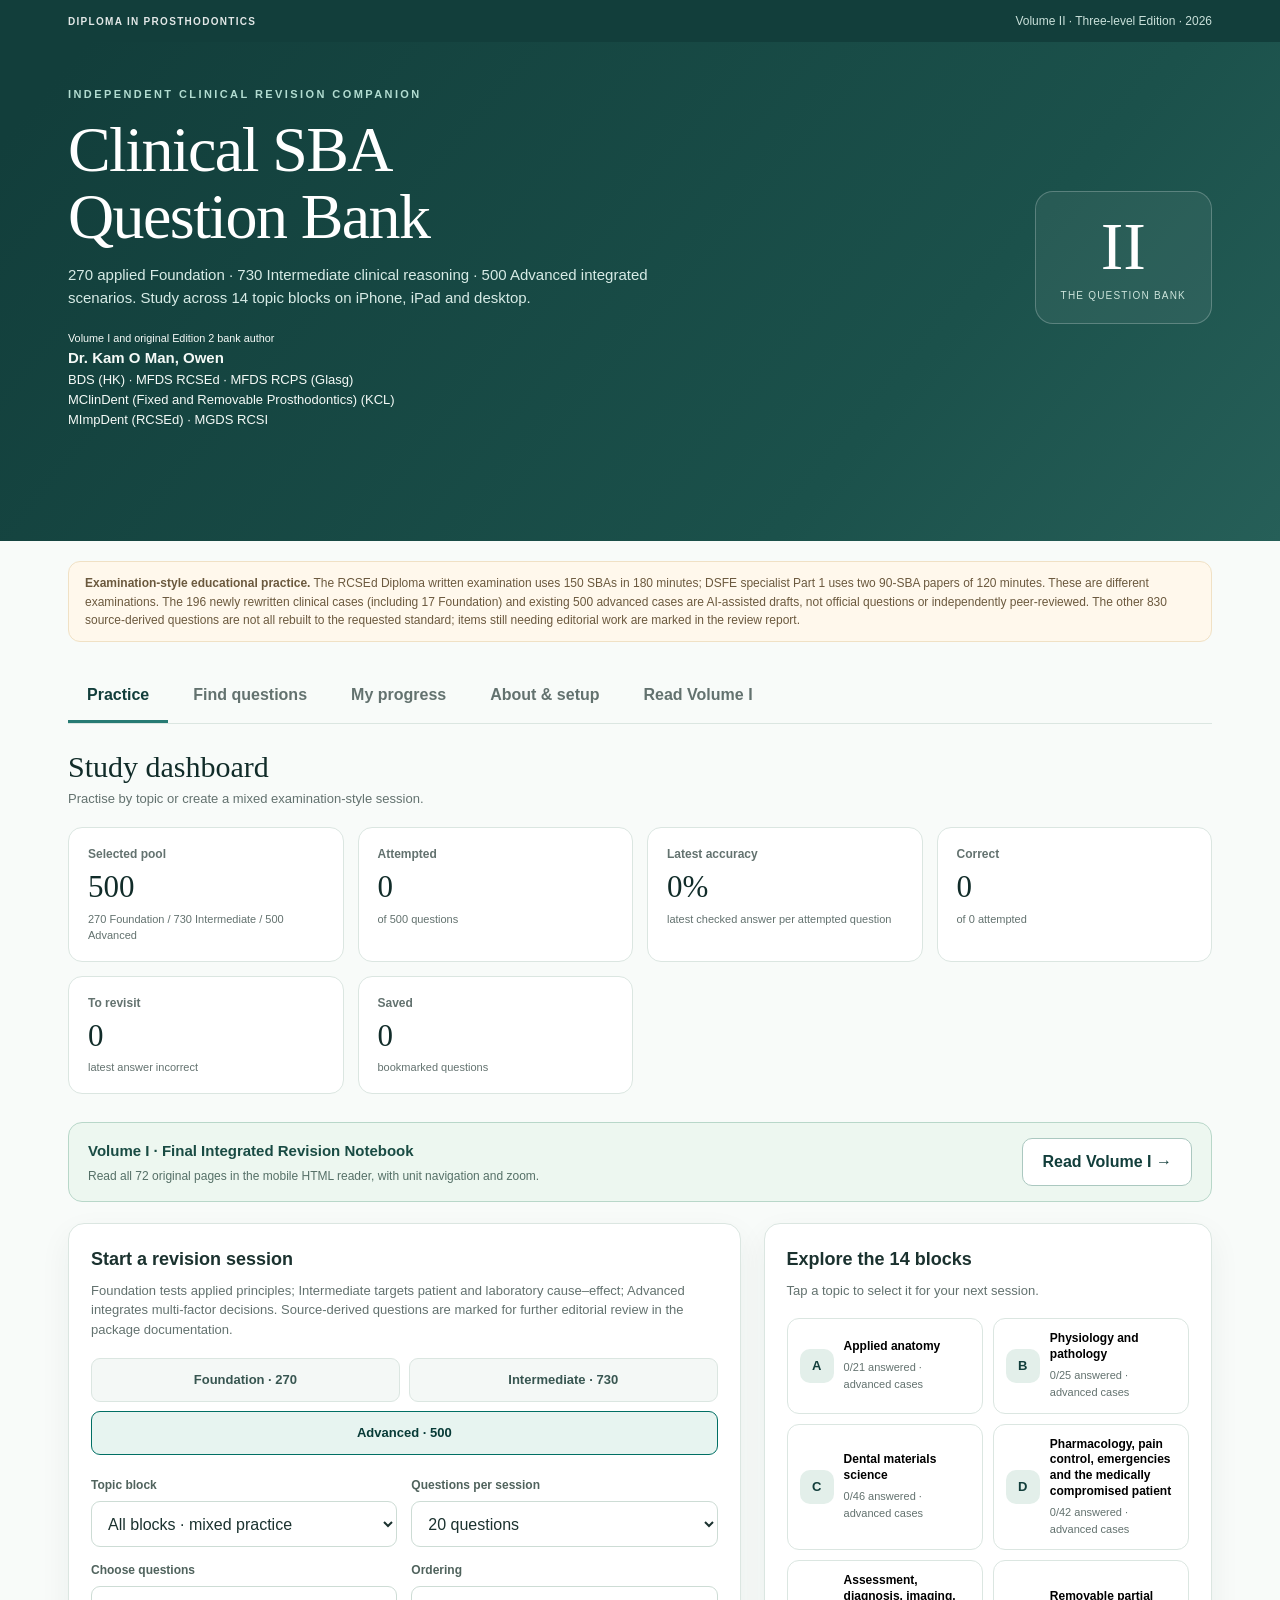
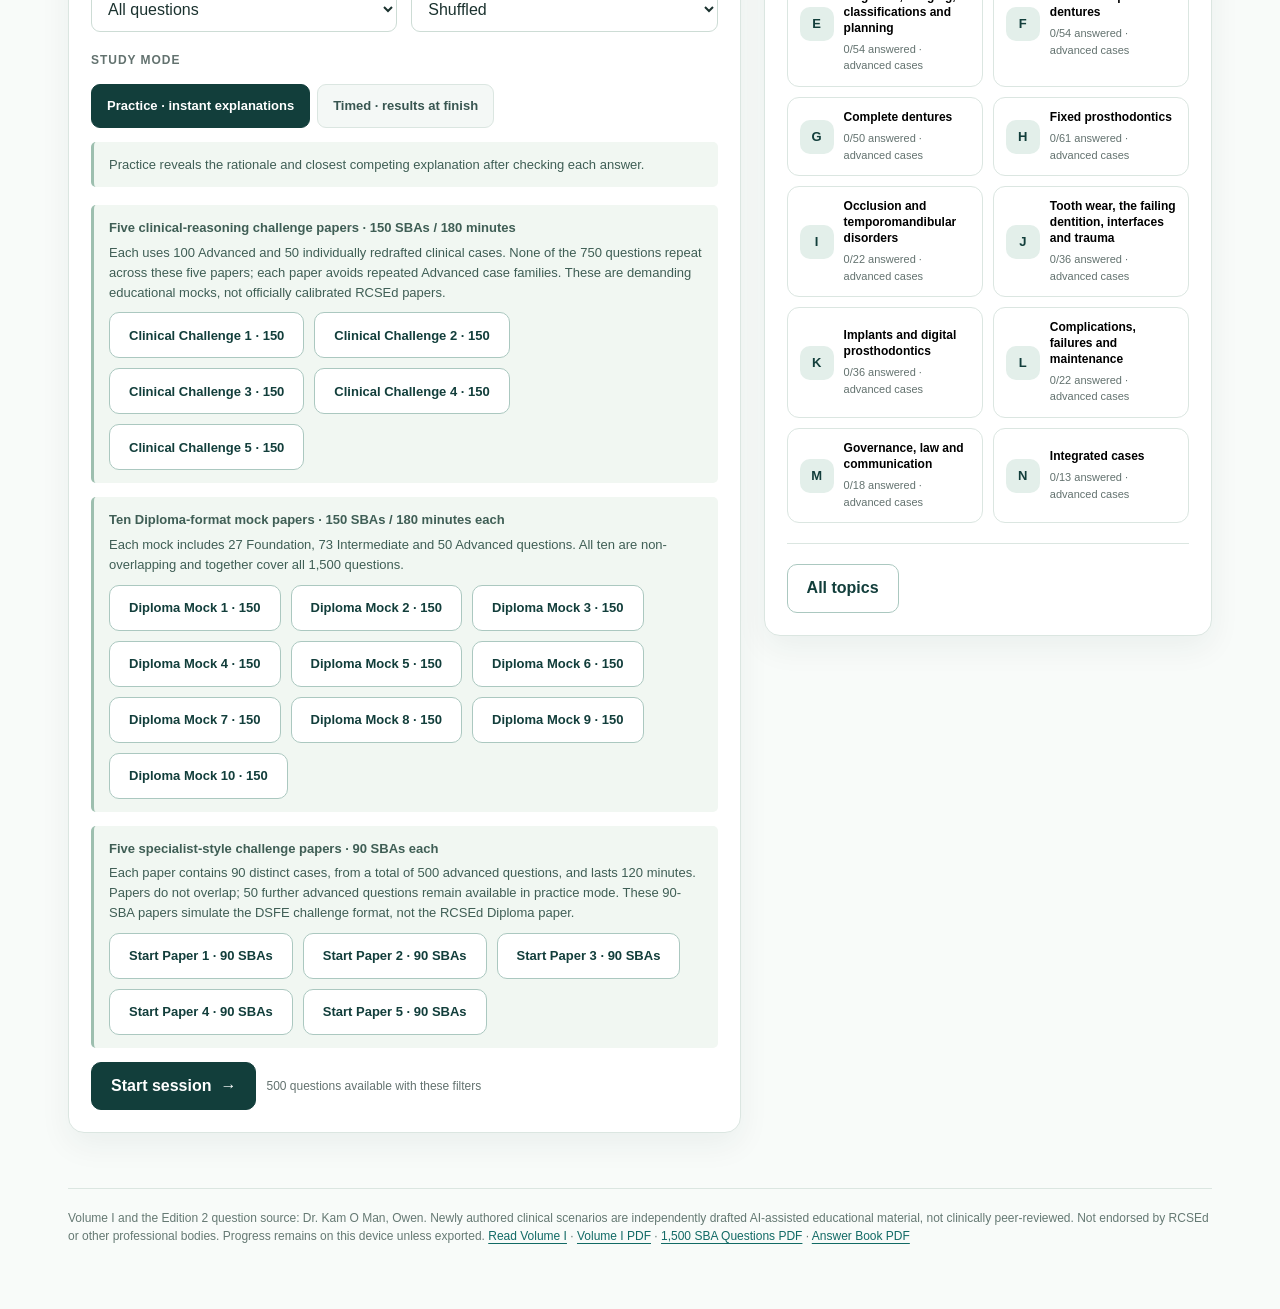
==== commit 9bf4ff23: "Add files via upload" ====
--- a/index.html
+++ b/index.html
@@ -4,7 +4,7 @@
   <meta charset="utf-8">
   <meta name="viewport" content="width=device-width, initial-scale=1, viewport-fit=cover">
   <meta name="theme-color" content="#123e3b">
-  <meta name="description" content="1,000 clinical SBA questions for the Diploma in Prosthodontics, with explanations and mobile study tools.">
+  <meta name="description" content="1,500 interactive SBAs at Foundation, Intermediate and Advanced levels, with patient and laboratory case scenarios, explanations and progress tracking.">
   <meta name="apple-mobile-web-app-capable" content="yes">
   <meta name="apple-mobile-web-app-status-bar-style" content="default">
   <meta name="apple-mobile-web-app-title" content="Dip Pros SBA">
@@ -12,12 +12,12 @@
   <link rel="icon" type="image/png" href="assets/icon-192.png">
   <link rel="apple-touch-icon" href="assets/icon-192.png">
   <link rel="stylesheet" href="assets/style.css">
-  <title>Clinical SBA Question Bank | Diploma in Prosthodontics</title>
+  <title>Three-Level Clinical SBA Question Bank | Diploma in Prosthodontics</title>
 </head>
 <body>
   <a class="skip-link" href="#app">Skip to content</a>
   <div id="app" role="main"><div class="loading">Preparing the SBA revision bank…</div></div>
-  <script type="application/json" id="question-data">{"metadata":{"title":"Clinical SBA Question Bank","edition":"Edition 2","volume":"Volume II","author":"Dr. Kam O Man, Owen","source":"Dip Pros RCSEd Part 1 — Clinical SBA Bank (Edition 2).docx","notice":"Independent revision aid. Exam timings and clinical guidance should be verified against current official sources."},"blocks":[{"id":"A","title":"Applied anatomy","start":1,"end":70,"count":70},{"id":"B","title":"Physiology and pathology","start":71,"end":130,"count":60},{"id":"C","title":"Dental materials science","start":131,"end":220,"count":90},{"id":"D","title":"Pharmacology, pain control, emergencies and the medically compromised patient","start":221,"end":290,"count":70},{"id":"E","title":"Assessment, diagnosis, imaging, classifications and planning","start":291,"end":370,"count":80},{"id":"F","title":"Removable partial dentures","start":371,"end":470,"count":100},{"id":"G","title":"Complete dentures","start":471,"end":570,"count":100},{"id":"H","title":"Fixed prosthodontics","start":571,"end":670,"count":100},{"id":"I","title":"Occlusion and temporomandibular disorders","start":671,"end":730,"count":60},{"id":"J","title":"Tooth wear, the failing dentition, interfaces and trauma","start":731,"end":800,"count":70},{"id":"K","title":"Implants and digital prosthodontics","start":801,"end":860,"count":60},{"id":"L","title":"Complications, failures and maintenance","start":861,"end":890,"count":30},{"id":"M","title":"Governance, law and communication","start":891,"end":950,"count":60},{"id":"N","title":"Integrated cases","start":951,"end":1000,"count":50}],"questions":[{"id":1,"block":"A","stem":"A 58-year-old bruxist has firm, bilateral swellings at the angles of the mandible that bulge on clenching. You suspect masseteric hypertrophy.\nWhich nerve supplies the affected muscle?","options":["Buccal nerve","Masseteric nerve, from the anterior division of V3, passing through the mandibular notch","Facial nerve","Auriculotemporal nerve","Nerve to medial pterygoid"],"answer":"B","answerText":"Masseteric nerve.","why":"Masseter is supplied by the masseteric nerve, a motor branch of the anterior division of V3 that passes through the mandibular (sigmoid) notch. Masseteric hypertrophy is a recognised sign of bruxism.","others":"The buccal nerve is the only sensory branch of the anterior division; the facial nerve supplies muscles of facial expression, not mastication.","revise":"Unit 1 §1.1 · LO 1.1","brief":false},{"id":2,"block":"A","stem":"A 34-year-old with tension-type headaches and TMD has a muscle tender to palpation above the zygomatic arch, in the temple.\nWhich muscle is this most likely to be?","options":["Masseter","Medial pterygoid","Lateral pterygoid","Temporalis","Anterior belly of digastric"],"answer":"D","answerText":"Temporalis.","why":"Temporalis lies in the temporal fossa and is the muscle most often palpably tender in tension-type headache linked to TMD.","others":"Masseter is felt over the ramus; the pterygoids cannot be palpated reliably from the temple.","revise":"Unit 1 §1.1 (exam traps), Unit 9 · LO 1.1","brief":false},{"id":3,"block":"A","stem":"After a fall, a 22-year-old has a fracture of the left condylar neck. The radiograph shows the condylar head displaced anteromedially.\nWhich muscle has displaced it?","options":["Lateral pterygoid (inferior head)","Masseter","Temporalis","Medial pterygoid","Posterior belly of digastric"],"answer":"A","answerText":"Lateral pterygoid (inferior head).","why":"The inferior head inserts into the pterygoid fovea on the condylar neck, so after a neck fracture it pulls the head forwards and medially.","others":"Masseter, temporalis and medial pterygoid act on the ramus and coronoid, below the fracture.","revise":"Unit 1 §1.1 · LO 1.1","brief":false},{"id":4,"block":"A","stem":"A patient has lost function of the right nerve to lateral pterygoid after surgery.\nOn wide opening, how will the mandible move?","options":["It deviates to the left","It opens straight","It deviates to the right","It cannot open at all","It protrudes without opening"],"answer":"C","answerText":"It deviates to the right.","why":"Each lateral pterygoid pulls its own condyle forward. If the right one fails, the left condyle translates alone and swings the chin towards the paralysed (right) side.","others":"Opening still occurs through the left muscle and the depressors, so D is wrong.","revise":"Unit 1 §1.1 · LO 1.1","brief":false},{"id":5,"block":"A","stem":"You are explaining to a student which muscles close the mouth during a denture wearer's power stroke.\nWhich muscles elevate the mandible?","options":["Masseter","Temporalis","Medial pterygoid","Both A and B only","All of the above"],"answer":"E","answerText":"All of the above.","why":"Masseter, temporalis and medial pterygoid are all elevators. Only the lateral pterygoid opens the mouth.","others":"D omits medial pterygoid, which also elevates and protrudes.","revise":"Unit 1, In one minute · LO 1.1","brief":false},{"id":6,"block":"A","stem":"A 41-year-old has 22 mm of pain-free opening, then a click and further opening to 45 mm.\nWhich movement occurs in the lower (condyle–disc) compartment during the first 20–25 mm?","options":["Translation","Rotation (hinge movement)","Lateral shift only","Protrusion","No movement"],"answer":"B","answerText":"Rotation.","why":"The lower compartment (condyle against disc) allows hinge rotation for the first 20–25 mm; translation then occurs in the upper compartment.","others":"Translation is an upper-compartment movement.","revise":"Unit 1 §1.5 · LO 1.5","brief":false},{"id":7,"block":"A","stem":"A patient with TMD describes earache with no ear disease on examination.\nWhich nerve provides the main sensory supply to the TMJ and explains the referral?","options":["Facial nerve","Great auricular nerve","Chorda tympani","Masseteric nerve alone","Auriculotemporal nerve"],"answer":"E","answerText":"Auriculotemporal nerve.","why":"The auriculotemporal nerve is the main sensory supply of the TMJ (with the masseteric and deep temporal nerves, Hilton's law). It also supplies the ear, which explains referred earache.","others":"The chorda tympani carries taste; the great auricular supplies skin over the parotid.","revise":"Unit 1 §1.5 · LO 1.5","brief":false},{"id":8,"block":"A","stem":"A patient with disc displacement without reduction has pain on loading the joint.\nWhich tissue is the main source of the pain?","options":["Retrodiscal (bilaminar) tissue","The central part of the disc","Fibrocartilage on the articular eminence","The sphenomandibular ligament","The condylar cartilage"],"answer":"A","answerText":"Retrodiscal (bilaminar) tissue.","why":"The disc is avascular and aneural centrally. When it displaces anteriorly, the condyle loads the vascular, innervated bilaminar zone, which is the source of pain.","others":"","revise":"Unit 1 §1.5 · LO 1.5","brief":false},{"id":9,"block":"A","stem":"You are reviewing TMJ anatomy before examining a patient with a dislocation history.\nWhich ligament is the true stabiliser of the joint, limiting posterior and inferior movement of the condyle?","options":["Sphenomandibular ligament","Stylomandibular ligament","Pterygomandibular raphe","Lateral (temporomandibular) ligament","Stylohyoid ligament"],"answer":"D","answerText":"Lateral (temporomandibular) ligament.","why":"It is the true stabiliser, limiting posterior and inferior condylar movement.","others":"The sphenomandibular and stylomandibular ligaments are accessory and contribute little.","revise":"Unit 1 §1.5 · LO 1.5","brief":false},{"id":10,"block":"A","stem":"A dental student asks why the TMJ heals and remodels differently from other synovial joints.\nWhat covers the articular surfaces of the TMJ?","options":["Hyaline cartilage","Elastic cartilage","Fibrocartilage","Synovial membrane","Periosteum only"],"answer":"C","answerText":"Fibrocartilage.","why":"The TMJ surfaces are fibrocartilage, reflecting their intramembranous origin. This tissue can remodel under load.","others":"Hyaline cartilage covers most other synovial joints.","revise":"Unit 1 §1.5 · LO 1.5","brief":false},{"id":11,"block":"A","stem":"A patient gags strongly during upper impressions.\nWhich nerves form the afferent and efferent limbs of the gag reflex?","options":["Trigeminal afferent, facial efferent","Glossopharyngeal afferent, vagus efferent","Vagus afferent, glossopharyngeal efferent","Hypoglossal afferent, vagus efferent","Facial afferent, hypoglossal efferent"],"answer":"B","answerText":"Glossopharyngeal afferent, vagus efferent.","why":"IX carries the sensation from the posterior tongue and oropharynx; X drives the pharyngeal response.","others":"","revise":"Unit 1 §1.4 · LO 1.1","brief":false},{"id":12,"block":"A","stem":"A new lower complete denture lifts every time the patient protrudes the tongue. The anterior lingual flange is over-extended.\nWhich muscle is displacing it, and what is its nerve supply?","options":["Mylohyoid; nerve to mylohyoid","Genioglossus; hypoglossal nerve","Geniohyoid; C1 via the hypoglossal nerve","Palatoglossus; vagus","Buccinator; facial nerve"],"answer":"B","answerText":"Genioglossus; hypoglossal nerve.","why":"Genioglossus and the lingual frenum limit the anterior lingual flange; protrusion tightens them and lifts an over-extended flange.","others":"Mylohyoid limits the flange in the molar region, not anteriorly.","revise":"Unit 1 §1.4, §1.6 · LO 1.1, 2a.5","brief":false},{"id":13,"block":"A","stem":"A lower denture rises when the patient swallows. The lingual flange in the molar region extends straight down below the mylohyoid ridge.\nWhich muscle is responsible?","options":["Mylohyoid","Genioglossus","Masseter","Buccinator","Superior constrictor"],"answer":"A","answerText":"Mylohyoid.","why":"Mylohyoid rises on swallowing. In the molar region the lingual flange should slope towards the tongue rather than run straight down below the ridge.","others":"","revise":"Unit 1 §1.6 · LO 1.1","brief":false},{"id":14,"block":"A","stem":"A patient reports a sore spot at the distobuccal corner of a lower denture whenever they clench.\nWhich muscle is pressing on the flange?","options":["Buccinator","Temporalis","Mylohyoid","Medial pterygoid","Masseter"],"answer":"E","answerText":"Masseter.","why":"Masseter contracts on clenching and pushes on the distobuccal flange, forming the masseteric notch.","others":"Buccinator lies over the buccal shelf further forward.","revise":"Unit 1 §1.6 · LO 1.1","brief":false},{"id":15,"block":"A","stem":"An upper denture is dislodged when the patient opens wide or moves the jaw sideways. The distobuccal flange is very thick.\nWhich structure is interfering with it?","options":["Zygomatic buttress","Hamular notch","Masseter","Coronoid process","Maxillary tuberosity"],"answer":"D","answerText":"Coronoid process.","why":"On opening and lateral movement the coronoid moves forward into the space beside the tuberosity, limiting the width of the upper distobuccal flange.","others":"","revise":"Unit 1 §1.6 · LO 1.1","brief":false},{"id":16,"block":"A","stem":"You are marking the post-dam on a master cast.\nWhich landmark is a useful guide to its position?","options":["Incisive papilla","Palatal rugae","Fovea palatini, near the vibrating line","Midline raphe","Zygomatic buttress"],"answer":"C","answerText":"Fovea palatini, near the vibrating line.","why":"The post-dam lies between the anterior and posterior vibrating lines; the foveae sit close to this area and help locate it.","others":"","revise":"Unit 1 §1.6 · LO 1.1","brief":false},{"id":17,"block":"A","stem":"On the master cast of an edentulous maxilla, you identify the hamular (pterygomaxillary) notches.\nWhat do they mark?","options":["The posterior limit of the tuberosity and the lateral extent of the post-dam","The anterior limit of the soft palate","The parotid duct opening","The position of the greater palatine foramen","The buccal frenum"],"answer":"A","answerText":"Posterior limit of the tuberosity and lateral extent of the post-dam.","why":"The post-dam runs from one hamular notch to the other, and the denture must reach into the notches for a complete seal.","others":"","revise":"Unit 1 §1.6 · LO 1.1","brief":false},{"id":18,"block":"A","stem":"A 76-year-old with a severely resorbed mandible has tingling in the lower lip when chewing with a new denture.\nWhat is the most likely cause?","options":["Pressure on the lingual nerve","Pressure on the mental nerve where the foramen now lies near the ridge crest","Pressure on the buccal nerve","Pressure on the nerve to mylohyoid","An allergy to the denture base"],"answer":"B","answerText":"Mental nerve at a foramen near the crest.","why":"In severe resorption the mental foramen comes to lie on or near the ridge crest, so the denture compresses the nerve. Relieve the fitting surface over it.","others":"Allergy causes generalised mucosal changes, not lip paraesthesia.","revise":"Unit 1 §1.6 · LO 1.1, 2a.5","brief":false},{"id":19,"block":"A","stem":"A patient has a burning pain behind the upper incisors under a new upper denture. The mucosa there is slightly red.\nWhich area needs relief?","options":["Rugae","Fovea palatini","Midline raphe posteriorly","Zygomatic buttress","Incisive papilla (nasopalatine nerve)"],"answer":"E","answerText":"Incisive papilla.","why":"The papilla overlies the incisive foramen and the nasopalatine nerve, a standard relief area. Pressure causes burning anterior pain.","others":"","revise":"Unit 1 §1.6 · LO 1.1","brief":false},{"id":20,"block":"A","stem":"A patient reports swelling of the cheek on eating, with an over-extended upper buccal flange opposite the upper second molar.\nWhich structure could be compressed?","options":["Submandibular duct","Sublingual ducts","Parotid duct","Buccal fat pad","Facial artery"],"answer":"C","answerText":"Parotid duct.","why":"It opens opposite the upper second molar and can be compressed by an over-extended or thick buccal flange.","others":"","revise":"Unit 1 §1.6, §1.8 · LO 1.1","brief":false},{"id":21,"block":"A","stem":"A 45-year-old has an abscess on a lower second molar, with swelling below the lower border of the mandible.\nWhich space is involved?","options":["Sublingual space","Buccal space","Canine space","Submandibular space","Submental space"],"answer":"D","answerText":"Submandibular space.","why":"By the mylohyoid line rule, lower second and third molar apices lie below the mylohyoid attachment, so infection spreads into the submandibular space.","others":"","revise":"Unit 1 §1.7 · LO 1.1","brief":false},{"id":22,"block":"A","stem":"A lower first premolar abscess has produced a swelling in the floor of the mouth, above the mylohyoid.\nWhich space is involved?","options":["Sublingual space","Submandibular space","Submasseteric space","Pterygomandibular space","Parapharyngeal space"],"answer":"A","answerText":"Sublingual space.","why":"Teeth from the incisors to the first molar have apices above mylohyoid; infection spreads into the sublingual space.","others":"","revise":"Unit 1 §1.7 · LO 1.1","brief":false},{"id":23,"block":"A","stem":"A 50-year-old presents with bilateral swelling below the mandible and under the chin, a raised floor of the mouth, drooling and a muffled voice.\nWhat is the most appropriate action?","options":["Antibiotics and review in 48 hours","Incise and drain intraorally in the practice","Extract the cause and send the patient home","Warm saline mouthwashes","Emergency referral for airway management"],"answer":"E","answerText":"Emergency referral for airway management.","why":"Bilateral submandibular, sublingual and submental involvement is Ludwig's angina, an airway emergency.","others":"Treating in practice, or delaying with antibiotics, risks airway obstruction.","revise":"Unit 1 §1.7, companion note 03 (risk and referral) · LO 1.1, 2a.6","brief":false},{"id":24,"block":"A","stem":"A patient has an upper canine abscess with swelling near the inner corner of the eye.\nWhat is the main danger of this spread?","options":["Ludwig's angina","Cavernous sinus thrombosis via the angular and ophthalmic veins","Mediastinitis","Parotitis","Trismus"],"answer":"B","answerText":"Cavernous sinus thrombosis.","why":"Upper canine infection above levator anguli oris enters the canine space. It can spread through the angular and ophthalmic veins to the cavernous sinus.","others":"","revise":"Unit 1 §1.7 · LO 1.1","brief":false},{"id":25,"block":"A","stem":"You explain to a colleague why infection in the infratemporal region is dangerous.\nHow does the pterygoid venous plexus communicate with the cavernous sinus?","options":["Through the facial artery","Through the parotid gland","Through emissary veins","Through the external jugular vein","There is no communication"],"answer":"C","answerText":"Emissary veins.","why":"The pterygoid plexus connects to the cavernous sinus through emissary veins, a route for intracranial spread of infection.","others":"","revise":"Unit 1 §1.3 · LO 1.1","brief":false},{"id":26,"block":"A","stem":"An inferior alveolar nerve block is given.\nInto which space is the solution deposited?","options":["Submandibular space","Buccal space","Sublingual space","Pterygomandibular space","Canine space"],"answer":"D","answerText":"Pterygomandibular space.","why":"It contains the inferior alveolar and lingual nerves and vessels and is the target of the block.","others":"","revise":"Unit 1 §1.7 · LO 1.1","brief":false},{"id":27,"block":"A","stem":"After an infected lower third molar, a patient has marked trismus and swelling over the angle of the mandible.\nWhich space is most likely involved?","options":["Submasseteric space","Canine space","Sublingual space","Submental space","Space of the body of the mandible"],"answer":"A","answerText":"Submasseteric space.","why":"Submasseteric infection, often from a lower third molar, presents with marked trismus and swelling over the angle.","others":"","revise":"Unit 1 §1.7 · LO 1.1","brief":false},{"id":28,"block":"A","stem":"After a successful inferior alveolar block, the buccal gingiva of 46 is still sensitive during a crown preparation.\nWhich nerve needs anaesthetising?","options":["Lingual nerve","Nerve to mylohyoid","Mental nerve","Auriculotemporal nerve","Long buccal nerve, the sensory branch of the anterior division"],"answer":"E","answerText":"Long buccal nerve.","why":"The buccal nerve is the only sensory branch of the anterior division of V3; the inferior alveolar block does not reach it, so the buccal gingiva of lower molars needs a separate injection.","others":"","revise":"Unit 1 §1.2 · LO 1.1","brief":false},{"id":29,"block":"A","stem":"You are describing the nerve to mylohyoid to a student.\nWhich muscles does it supply?","options":["Mylohyoid and posterior belly of digastric","Mylohyoid and anterior belly of digastric","Geniohyoid and mylohyoid","Genioglossus and mylohyoid","Mylohyoid alone"],"answer":"B","answerText":"Mylohyoid and anterior belly of digastric.","why":"The nerve to mylohyoid leaves the inferior alveolar nerve and supplies both.","others":"The posterior belly of digastric is facial nerve; geniohyoid is C1.","revise":"Unit 1 §1.2, §1.4 · LO 1.1","brief":false},{"id":30,"block":"A","stem":"A patient has a lingual nerve injury after surgery, distal to where the chorda tympani joins it.\nWhat does the chorda tympani carry within the lingual nerve?","options":["Taste from the anterior two-thirds of the tongue","Secretomotor fibres to the submandibular and sublingual glands","Motor fibres to the tongue","Both A and B","All of the above"],"answer":"D","answerText":"Both A and B.","why":"The chorda tympani (VII) carries taste from the anterior two-thirds of the tongue and preganglionic secretomotor fibres to the submandibular ganglion.","others":"Motor supply to the tongue is the hypoglossal nerve.","revise":"Unit 1 §1.2, §1.8 · LO 1.1","brief":false},{"id":31,"block":"A","stem":"After parotid surgery, a patient sweats and flushes over the cheek when eating.\nWhich nerve is involved?","options":["Great auricular nerve","Facial nerve","Auriculotemporal nerve","Lingual nerve","Buccal nerve"],"answer":"C","answerText":"Auriculotemporal nerve.","why":"It carries secretomotor fibres to the parotid. After surgery these fibres can regrow into sweat glands (Frey's syndrome).","others":"","revise":"Unit 1 §1.2 · LO 1.1","brief":false},{"id":32,"block":"A","stem":"A patient with a skull-base injury is noted to have damaged the artery passing through the foramen spinosum.\nWhich branch of the maxillary artery is this?","options":["Middle meningeal artery","Inferior alveolar artery","Sphenopalatine artery","Infraorbital artery","Deep temporal artery"],"answer":"A","answerText":"Middle meningeal artery.","why":"A branch of the first part of the maxillary artery, it enters the skull through the foramen spinosum. The auriculotemporal nerve embraces it.","others":"","revise":"Unit 1 §1.3 · LO 1.1","brief":false},{"id":33,"block":"A","stem":"During palatal surgery, brisk bleeding occurs from the greater palatine foramen.\nFrom which vessel does the greater palatine artery arise?","options":["Facial artery","Lingual artery","First part of the maxillary artery","Descending palatine artery (third part of the maxillary artery)","Ascending pharyngeal artery"],"answer":"D","answerText":"Descending palatine artery.","why":"The third (pterygopalatine) part of the maxillary artery gives the descending palatine artery, which divides into the greater and lesser palatine arteries.","others":"","revise":"Unit 1 §1.3 · LO 1.1","brief":false},{"id":34,"block":"A","stem":"You are explaining the blood supply to a hypertrophied masseter.\nWhich part of the maxillary artery gives the masseteric artery?","options":["First (mandibular) part","Second (pterygoid) part","Third (pterygopalatine) part","The facial artery directly","The superficial temporal artery alone"],"answer":"B","answerText":"Second (pterygoid) part.","why":"The second part, related to the lower head of lateral pterygoid, gives the deep temporal, pterygoid, masseteric and buccal branches.","others":"","revise":"Unit 1 §1.3 · LO 1.1","brief":false},{"id":35,"block":"A","stem":"Which statement about the nerve to medial pterygoid is correct?","options":["It arises from the anterior division of V3","It arises from the posterior division of V3","It is a branch of the facial nerve","It is a branch of the buccal nerve","It arises from the main trunk of V3, before it divides"],"answer":"E","answerText":"It arises from the main trunk of V3.","why":"The main trunk gives the nervus spinosus and the nerve to medial pterygoid before dividing. That nerve also passes through the otic ganglion to tensor veli palatini and tensor tympani.","others":"","revise":"Unit 1 §1.1 (exam traps), §1.2 · LO 1.1","brief":false},{"id":36,"block":"A","stem":"A patient with a fractured mandibular angle has displacement resisted on both surfaces of the ramus by two muscles.\nWhich pair forms the sling around the angle of the mandible?","options":["Masseter and medial pterygoid","Temporalis and lateral pterygoid","Masseter and temporalis","Medial and lateral pterygoids","Mylohyoid and digastric"],"answer":"A","answerText":"Masseter and medial pterygoid.","why":"Masseter on the lateral surface and medial pterygoid on the medial surface together form the pterygomasseteric sling around the angle.","others":"","revise":"Unit 1 §1.1 (exam traps) · LO 1.1","brief":false},{"id":37,"block":"A","stem":"A coronoid fracture fragment is pulled upwards towards the temporal fossa.\nWhich muscle inserts into the coronoid process?","options":["Masseter","Lateral pterygoid","Temporalis","Medial pterygoid","Buccinator"],"answer":"C","answerText":"Temporalis.","why":"Temporalis inserts into the apex and medial surface of the coronoid and the anterior border of the ramus, so it pulls a coronoid fragment upwards.","others":"Lateral pterygoid inserts into the pterygoid fovea, disc and capsule, never the coronoid.","revise":"Unit 1 §1.1 · LO 1.1","brief":false},{"id":38,"block":"A","stem":"A patient protrudes during a jaw-relation record and the operator guides the mandible back.\nWhich muscle is the main retractor of the mandible?","options":["Lateral pterygoid","Masseter (superficial)","Medial pterygoid","Anterior belly of digastric","Temporalis (posterior, horizontal fibres)"],"answer":"E","answerText":"Temporalis (posterior fibres).","why":"The near-horizontal posterior fibres are the main retractors; the deep masseter assists.","others":"Lateral pterygoid protrudes, the opposite movement.","revise":"Unit 1, In one minute · LO 1.1","brief":false},{"id":39,"block":"A","stem":"You ask a patient to slide the mandible to the left during an excursive check.\nWhich muscles on which side mainly produce this movement?","options":["Left lateral and medial pterygoids","Left masseter","Right temporalis","Right lateral and medial pterygoids","Left digastric"],"answer":"D","answerText":"Right lateral and medial pterygoids.","why":"To move the chin left, the right condyle must move forward and medially; the right pterygoids do this.","others":"","revise":"Unit 1 §1.1 · LO 1.1","brief":false},{"id":40,"block":"A","stem":"A 28-year-old has a reciprocal click in the right TMJ.\nWhich muscle attaches to the articular disc and is most associated with disc displacement?","options":["Medial pterygoid","Lateral pterygoid (superior head)","Masseter (deep)","Temporalis","Posterior belly of digastric"],"answer":"B","answerText":"Lateral pterygoid (superior head).","why":"The superior head attaches to the disc and capsule, so it is the muscle most associated with disc displacement, clicking and locking.","others":"","revise":"Unit 1 §1.1 (exam traps), Unit 9 · LO 1.1, 2a.15","brief":false},{"id":41,"block":"A","stem":"A patient has weakness of the palatoglossal arch after a brainstem lesion, while tongue protrusion is normal.\nWhich nerve supplies palatoglossus?","options":["Hypoglossal nerve","Glossopharyngeal nerve alone","Facial nerve","Mandibular nerve","Vagus via the pharyngeal plexus"],"answer":"E","answerText":"Vagus via the pharyngeal plexus.","why":"Palatoglossus is the only tongue muscle not supplied by the hypoglossal nerve. Normal protrusion shows XII is intact.","others":"","revise":"Unit 1 §1.4 · LO 1.1","brief":false},{"id":42,"block":"A","stem":"You are explaining soft-palate anatomy before a post-dam is cut.\nWhich soft palate muscle is not supplied by the pharyngeal plexus?","options":["Levator veli palatini","Musculus uvulae","Tensor veli palatini (nerve to medial pterygoid, V3)","Palatopharyngeus","Palatoglossus"],"answer":"C","answerText":"Tensor veli palatini.","why":"It is supplied by the nerve to medial pterygoid (V3). All other soft palate muscles are supplied by the pharyngeal plexus.","others":"","revise":"Unit 1 §1.4 · LO 1.1","brief":false},{"id":43,"block":"A","stem":"After a Bell's palsy, a lower denture wearer finds food collecting in the buccal sulcus and the denture less stable.\nWhich weakened muscle explains this?","options":["Buccinator","Masseter","Mylohyoid","Medial pterygoid","Temporalis"],"answer":"A","answerText":"Buccinator.","why":"Buccinator (facial nerve) keeps food on the occlusal table and grips the buccal polished surface. Weakness lets food pocket and reduces muscular control of the denture.","others":"","revise":"Unit 1 §1.4 · LO 1.1, 2a.5","brief":false},{"id":44,"block":"A","stem":"You are recording the neutral zone for a patient with an unstable lower denture.\nWhich structures mainly determine lip support and the labial boundary of the neutral zone?","options":["Mylohyoid and genioglossus","Masseter and temporalis","Buccinator alone","Orbicularis oris and the modiolus","Lateral pterygoid"],"answer":"D","answerText":"Orbicularis oris and the modiolus.","why":"These determine lip support, the neutral zone and the shape of the labial flange.","others":"","revise":"Unit 1 §1.4, Unit 7 (neutral zone) · LO 1.1","brief":false},{"id":45,"block":"A","stem":"A student asks which nerve supplies geniohyoid.\nWhat is the correct answer?","options":["Nerve to mylohyoid","C1 fibres travelling with the hypoglossal nerve","Facial nerve","Lingual nerve","Glossopharyngeal nerve"],"answer":"B","answerText":"C1 via the hypoglossal nerve.","why":"Geniohyoid is supplied by C1 fibres that travel with XII; it depresses the mandible and pulls the hyoid forward.","others":"","revise":"Unit 1 §1.4 · LO 1.1","brief":false},{"id":46,"block":"A","stem":"A patient with facial nerve palsy is examined for swallowing problems.\nWhich hyoid muscle is supplied by the facial nerve?","options":["Mylohyoid","Anterior belly of digastric","Geniohyoid","Thyrohyoid","Posterior belly of digastric (and stylohyoid)"],"answer":"E","answerText":"Posterior belly of digastric (and stylohyoid).","why":"Both are second-arch muscles supplied by the facial nerve. The anterior belly is first-arch, supplied by the nerve to mylohyoid.","others":"","revise":"Unit 1 §1.4 (exam traps) · LO 1.1","brief":false},{"id":47,"block":"A","stem":"You are checking the posterior extension of a new lower complete denture.\nHow much of the retromolar pad should the base cover?","options":["None of it","A narrow strip at its front edge","At least the anterior half to two-thirds","All of it, onto the pterygomandibular raphe","It depends only on the OVD"],"answer":"C","answerText":"At least the anterior half to two-thirds.","why":"This gives support and a posterior seal without impinging on the pterygomandibular raphe.","others":"","revise":"Unit 1 §1.6 · LO 1.1","brief":false},{"id":48,"block":"A","stem":"A 72-year-old has a moderately resorbed mandible.\nWhich area provides the primary support for the lower complete denture?","options":["The buccal shelf","The genial tubercles","The lingual sulcus","The mylohyoid ridge","The labial vestibule"],"answer":"A","answerText":"The buccal shelf.","why":"Between the external oblique ridge and the residual ridge, its cortical bone lies at right angles to occlusal load, making it the primary support area.","others":"","revise":"Unit 1 §1.6 · LO 1.1","brief":false},{"id":49,"block":"A","stem":"A new upper complete denture is planned for a patient with a large torus palatinus.\nWhich areas normally need relief on the fitting surface?","options":["Incisive papilla","Midline raphe","Torus palatinus","Both A and B only","All of the above"],"answer":"E","answerText":"All of the above.","why":"The incisive papilla, midline raphe and torus palatinus are thin, unyielding or innervated areas, listed as relief areas in the maxilla.","others":"","revise":"Unit 1 §1.6 · LO 1.1","brief":false},{"id":50,"block":"A","stem":"A new lower denture lifts at the back each time the patient opens wide. The base extends over the whole retromolar pad.\nWhich structure is tightening against the over-extension?","options":["Mylohyoid","Pterygomandibular raphe","Masseter","Buccinator","Genioglossus"],"answer":"B","answerText":"Pterygomandibular raphe.","why":"The raphe runs from the hamulus to the retromolar region and tightens on wide opening, lifting a base that extends too far distally.","others":"","revise":"Unit 1 §1.6 · LO 1.1","brief":false},{"id":51,"block":"A","stem":"A 79-year-old has a severely resorbed, knife-edged mandibular ridge.\nWhich features may need relief in the fitting surface?","options":["Genial tubercles","The mental foramen, now near the crest","The knife-edged crest","Both A and B only","All of the above"],"answer":"E","answerText":"All of the above.","why":"Genial tubercles, a crestal mental foramen, a sharp mylohyoid ridge and a knife-edged crest are all mandibular relief areas in severe resorption.","others":"","revise":"Unit 1 §1.6 · LO 1.1","brief":false},{"id":52,"block":"A","stem":"A patient on anticholinergic medication complains of a dry mouth at rest.\nWhich gland produces most of the unstimulated saliva?","options":["Parotid","Sublingual","Submandibular (about 65–70%)","Minor palatal glands","Von Ebner's glands"],"answer":"C","answerText":"Submandibular (about 65–70%).","why":"The submandibular gland produces most unstimulated (resting) saliva.","others":"The parotid dominates stimulated flow.","revise":"Unit 1 §1.8 · LO 1.1","brief":false},{"id":53,"block":"A","stem":"A patient has had radiotherapy to both parotid glands.\nWhich saliva is reduced most?","options":["Stimulated saliva","Unstimulated saliva only","Mucous saliva only","Minor gland saliva only","None, because the submandibular glands compensate fully"],"answer":"A","answerText":"Stimulated saliva.","why":"The parotid contributes most of the stimulated saliva, so its loss reduces flow during eating most.","others":"","revise":"Unit 1 §1.8, Unit 4 (radiotherapy) · LO 1.1","brief":false},{"id":54,"block":"A","stem":"You see a small salivary stone at the duct opening beside the lingual frenum.\nWhich duct opens here?","options":["Parotid duct","Sublingual ducts of Rivinus","Duct of Bartholin only","Submandibular (Wharton's) duct, at the sublingual papilla","Nasolacrimal duct"],"answer":"D","answerText":"Submandibular (Wharton's) duct.","why":"It opens at the sublingual papilla beside the lingual frenum, the common site for salivary stones.","others":"","revise":"Unit 1 §1.8 · LO 1.1","brief":false},{"id":55,"block":"A","stem":"You explain parotid secretomotor supply to a student.\nWhat is the correct parasympathetic pathway?","options":["Facial nerve, chorda tympani, lingual nerve","Glossopharyngeal nerve, lesser petrosal nerve, otic ganglion, auriculotemporal nerve","Vagus nerve, pharyngeal plexus","Superior cervical ganglion, external carotid plexus","Facial nerve, greater petrosal nerve, pterygopalatine ganglion"],"answer":"B","answerText":"IX, lesser petrosal, otic ganglion, auriculotemporal.","why":"This is the parasympathetic route to the parotid.","others":"A is the submandibular route; E supplies the lacrimal and nasal glands.","revise":"Unit 1 §1.8 · LO 1.1","brief":false},{"id":56,"block":"A","stem":"A patient has reduced submandibular flow after a middle-ear operation.\nWhich parasympathetic pathway supplies the submandibular gland?","options":["Glossopharyngeal nerve, otic ganglion","Vagus nerve","Facial nerve, chorda tympani, lingual nerve, submandibular ganglion","Lesser petrosal nerve, auriculotemporal nerve","Hypoglossal nerve"],"answer":"C","answerText":"VII, chorda tympani, lingual nerve, submandibular ganglion.","why":"The chorda tympani passes through the middle ear, so ear surgery can reduce submandibular and sublingual secretion.","others":"","revise":"Unit 1 §1.8 · LO 1.1","brief":false},{"id":57,"block":"A","stem":"A patient has a ranula-like swelling in the floor of the mouth.\nWhich statement about the sublingual gland is correct?","options":["It is purely serous","It drains through a single duct opposite the upper second molar","It is supplied by the otic ganglion","It produces most of the stimulated saliva","It is mainly mucous and drains through multiple ducts of Rivinus on the sublingual fold"],"answer":"E","answerText":"Mainly mucous, with multiple ducts of Rivinus.","why":"The sublingual gland drains through many small ducts on the sublingual fold and shares the submandibular parasympathetic supply.","others":"","revise":"Unit 1 §1.8 · LO 1.1","brief":false},{"id":58,"block":"A","stem":"A patient has TMJ inflammation and the vascular supply is discussed.\nWhich arteries supply the TMJ?","options":["Superficial temporal and maxillary arteries","Facial and lingual arteries","Inferior alveolar artery only","Occipital artery","Ascending pharyngeal artery only"],"answer":"A","answerText":"Superficial temporal and maxillary arteries.","why":"The TMJ is supplied by branches of these two vessels.","others":"","revise":"Unit 1 §1.5 · LO 1.5","brief":false},{"id":59,"block":"A","stem":"A student asks how to classify the TMJ.\nWhich description is correct?","options":["Fibrous joint","Primary cartilaginous joint","Synovial hinge joint only","Synovial ginglymoarthrodial (hinge and gliding) joint","Secondary cartilaginous joint"],"answer":"D","answerText":"Synovial ginglymoarthrodial joint.","why":"It hinges (rotation, lower compartment) and glides (translation, upper compartment).","others":"","revise":"Unit 1 §1.5 · LO 1.5","brief":false},{"id":60,"block":"A","stem":"During an inferior alveolar block, the solution may be deflected by a ligament running from the spine of the sphenoid to the lingula.\nWhich ligament is this?","options":["Lateral ligament","Stylomandibular ligament","Sphenomandibular ligament","Pterygomandibular raphe","Stylohyoid ligament"],"answer":"C","answerText":"Sphenomandibular ligament.","why":"It runs from the spine of the sphenoid to the lingula, medial to the nerve at the mandibular foramen, and is an accessory TMJ ligament.","others":"","revise":"Unit 1 §1.5 · LO 1.5","brief":false},{"id":61,"block":"A","stem":"A new lower denture is retentive at rest but is displaced whenever the patient speaks or smiles.\nWhat should you do first?","options":["Recommend a denture adhesive","Assess the border extension and polished-surface contours against muscle action","Adjust the occlusion","Remake the denture at once","Increase the OVD"],"answer":"B","answerText":"Assess borders and polished surfaces against muscle action.","why":"A denture retentive at rest but displaced in function suggests over-extension or polished-surface contours that conflict with muscles. Diagnose the functional border first.","others":"Adhesive, occlusal changes or a remake do not address the cause.","revise":"Unit 1 companion note 01, 04 · LO 1.1, 2a.5","brief":false},{"id":62,"block":"A","stem":"On a lower complete denture, the lingual flange in the molar region ends 4 mm short of the functional depth of the floor of the mouth.\nWhat is the most likely consequence?","options":["Gagging","Ulceration of the floor of the mouth","Cheek biting","A speech defect","Loss of the peripheral seal and reduced retention"],"answer":"E","answerText":"Loss of the peripheral seal.","why":"A short lingual flange fails to contact the floor of the mouth, breaking the seal and reducing retention.","others":"","revise":"Unit 1 companion note 04 · LO 1.1","brief":false},{"id":63,"block":"A","stem":"A 70-year-old complete denture wearer reports 6 weeks of numbness of the left lower lip. The denture fits well and does not press on the mental foramen.\nWhat is the most appropriate action?","options":["Urgent referral to investigate the cause, including malignancy","Relieve the denture and review in 6 months","Fit a soft liner","Reassure the patient","Prescribe an antifungal"],"answer":"A","answerText":"Urgent referral.","why":"Unexplained, persistent lip numbness with no denture cause may signal malignancy or neuropathy and must be investigated.","others":"Relieving and reviewing in 6 months delays diagnosis.","revise":"Unit 1 companion note 03 · LO 1.1, 2a.6","brief":false},{"id":64,"block":"A","stem":"A patient with a lower molar infection has a temperature of 38.6°C, trismus of 15 mm and difficulty swallowing.\nWhat is the most appropriate action?","options":["Prescribe amoxicillin and review in a week","Extract the tooth under LA in the practice","Advise hot mouthwashes","Refer urgently to the maxillofacial team","Prescribe metronidazole only"],"answer":"D","answerText":"Urgent maxillofacial referral.","why":"Fever, trismus and dysphagia show a spreading infection that may threaten the airway.","others":"","revise":"Unit 1 §1.7, companion note 03 · LO 1.1, 2a.6","brief":false},{"id":65,"block":"A","stem":"A 68-year-old with an atrophic mandible is assessed for an implant-retained overdenture.\nWhich structure most often limits safe implant placement in the premolar region?","options":["Lingual nerve","The mental foramen and the anterior loop of the inferior alveolar nerve","Facial artery","Submandibular gland","Hyoid bone"],"answer":"B","answerText":"Mental foramen and anterior loop of the inferior alveolar nerve.","why":"In atrophy the foramen lies high on the ridge and the nerve may loop forward, limiting premolar implant sites. Recognise it and refer for appropriate imaging and planning.","others":"","revise":"Unit 1 companion note 02, Unit 11 · LO 1.1, 2a.19","brief":false},{"id":66,"block":"A","stem":"You are deciding the posterior extent of a new upper complete denture.\nWhat should be assessed before planning the posterior palatal seal?","options":["Rugae pattern","Tongue size","Soft-palate form and movement at the vibrating line","Lip length","Shade of the mucosa"],"answer":"C","answerText":"Soft-palate form and movement.","why":"The posterior seal depends on the vibrating line, and its position varies with soft-palate form; examine it before deciding the seal.","others":"","revise":"Unit 1 companion note 02 · LO 1.1, 2a.5","brief":false},{"id":67,"block":"A","stem":"An edentulous patient has large undercuts on both maxillary tuberosities.\nWhat is the usual approach?","options":["Choose a path or block out one side, reducing surgically only if both still prevent insertion","Ignore them","Fill both undercuts with acrylic","Use a soft liner alone","Extract any remaining molars"],"answer":"A","answerText":"Choose a path or block out one side.","why":"A suitable path of insertion or relief on one side usually allows insertion; surgery is reserved for undercuts that still prevent it.","others":"","revise":"Unit 1 §1.6, Unit 7 · LO 1.1","brief":false},{"id":68,"block":"A","stem":"A partially dentate patient needs a lower Kennedy Class I RPD. Large bilateral mandibular tori leave no room for a lingual bar.\nWhat is appropriate?","options":["A lingual bar over the tori","A lingual plate over the tori","No major connector","A labial bar, or surgical removal of the tori if a sound design needs it","A sublingual bar"],"answer":"D","answerText":"Labial bar, or removal of the tori.","why":"Tori block a lingual connector; a labial bar avoids them, or the tori are removed if a sound design needs a lingual connector.","others":"","revise":"Unit 1 §1.6, Unit 6 (connectors) · LO 1.1, 2c.3","brief":false},{"id":69,"block":"A","stem":"A patient with an inferior alveolar block infection develops severe trismus and dysphagia.\nInfection in the pterygomandibular space can spread directly to which space?","options":["Canine space","Submental space","Sublingual space","Buccal space","Lateral pharyngeal space"],"answer":"E","answerText":"Lateral pharyngeal space.","why":"The pterygomandibular space communicates with the lateral pharyngeal space, which can lead to airway compromise.","others":"","revise":"Unit 1 §1.7 · LO 1.1","brief":false},{"id":70,"block":"A","stem":"After a successful inferior alveolar block, the lower lip is numb but the first molar pulp is still sensitive.\nSupplementary anaesthesia of which nerve is most likely to help?","options":["Buccal nerve","Nerve to mylohyoid","Mental nerve","Lingual nerve","Auriculotemporal nerve"],"answer":"B","answerText":"Nerve to mylohyoid.","why":"It can give accessory supply to lower molars; supplementary lingual infiltration or intraligamentary anaesthesia may help.","others":"","revise":"Unit 1 §1.2, Unit 4 (local anaesthesia) · LO 1.1","brief":false},{"id":71,"block":"B","stem":"A 58-year-old taking amitriptyline and oxybutynin complains that her dentures are loose. Her unstimulated whole saliva flow is 0.08 mL/min.\nHow should this result be interpreted?","options":["Normal flow","Borderline; repeat in a year","Hyposalivation","Hypersalivation","It cannot be interpreted without a stimulated sample"],"answer":"C","answerText":"Hyposalivation.","why":"Unstimulated flow below 0.1 mL/min is hyposalivation (normal is about 0.3–0.4 mL/min). Amitriptyline and oxybutynin are both anticholinergic.","others":"A stimulated sample adds information, but the resting value alone already meets the definition.","revise":"Unit 2 §2.1 · LO 1.2","brief":false},{"id":72,"block":"B","stem":"A student asks how saliva retains a complete denture.\nWhich factors contribute?","options":["Adhesion and cohesion","Interfacial surface tension","Atmospheric pressure through the peripheral seal","Both A and B only","All of the above"],"answer":"E","answerText":"All of the above.","why":"Retention comes from a thin saliva film (adhesion to mucosa and base, cohesion within the film), interfacial surface tension, viscosity, and atmospheric pressure maintained by the border seal.","others":"","revise":"Unit 2 §2.1 · LO 1.2","brief":false},{"id":73,"block":"B","stem":"Two edentulous patients have similar ridges and well-made dentures. One has thin, watery saliva; the other has thick, ropy saliva.\nWhich saliva usually gives better retention?","options":["Thin, watery saliva","Thick, ropy saliva","Neither affects retention","Thick saliva in the mandible only","Only saliva mixed with adhesive"],"answer":"A","answerText":"Thin, watery saliva.","why":"A thin film gives better adhesion and surface tension. Thick, ropy saliva forms a thicker film that reduces retention and can push the denture down.","others":"","revise":"Unit 2 §2.1 · LO 1.2","brief":false},{"id":74,"block":"B","stem":"A dentate 64-year-old with Sjögren's syndrome asks what to use for her dry mouth. She has several root caries lesions.\nWhat is most appropriate?","options":["A citric-acid-based saliva substitute","Lemon and glycerine swabs","Sugared lozenges to stimulate flow","A neutral mucin- or carboxymethylcellulose-based substitute, with high-fluoride toothpaste","An alcohol-based mouthwash"],"answer":"D","answerText":"Neutral substitute with high-fluoride toothpaste.","why":"Substitutes for dentate patients must be pH-neutral; acidic products demineralise teeth. High-fluoride toothpaste protects against the high caries risk.","others":"Lemon, citric acid and sugared lozenges all increase caries or erosion.","revise":"Unit 2 §2.1 · LO 1.2, 2a.7","brief":false},{"id":75,"block":"B","stem":"A patient with Sjögren's syndrome also has poorly controlled asthma.\nWhich treatment for her dry mouth is unsuitable?","options":["A saliva substitute","Pilocarpine","Sugar-free gum","5000 ppm fluoride toothpaste","Frequent sips of water"],"answer":"B","answerText":"Pilocarpine.","why":"Pilocarpine is a muscarinic agonist that can provoke bronchospasm; it is contraindicated in uncontrolled asthma and glaucoma.","others":"","revise":"Unit 2 §2.1 · LO 1.2, 1.7","brief":false},{"id":76,"block":"B","stem":"A patient sips an acidic drink and stimulated saliva begins to neutralise it.\nWhat is the main buffer in stimulated saliva?","options":["Bicarbonate","Phosphate","Proteins","Urea","Ammonia"],"answer":"A","answerText":"Bicarbonate.","why":"Bicarbonate concentration rises with flow rate and is the main buffer of stimulated saliva.","others":"","revise":"Unit 2 §2.1 · LO 1.2","brief":false},{"id":77,"block":"B","stem":"You explain to a patient why saliva protects against infection.\nWhich are antimicrobial components of saliva?","options":["Lysozyme","Lactoferrin","Secretory IgA and histatins","Both A and B only","All of the above"],"answer":"E","answerText":"All of the above.","why":"Lysozyme, lactoferrin, secretory IgA and histatins (antifungal) are all antimicrobial.","others":"","revise":"Unit 2 §2.1 · LO 1.2","brief":false},{"id":78,"block":"B","stem":"A 70-year-old with new complete dentures says they cannot chew steak as they did with natural teeth.\nAbout what proportion of dentate bite force and chewing efficiency do complete denture wearers achieve?","options":["The same","About half","About one-fifth to one-sixth","About one-third","About one-twentieth"],"answer":"C","answerText":"About one-fifth to one-sixth.","why":"Complete denture wearers achieve about one-fifth to one-sixth of dentate bite force and chewing efficiency. Explaining this sets realistic expectations.","others":"","revise":"Unit 2 §2.2 · LO 1.2","brief":false},{"id":79,"block":"B","stem":"You are explaining why complete denture wearers find fine biting control harder than dentate patients.\nOn which receptors does a complete denture wearer depend for feedback?","options":["Periodontal ligament mechanoreceptors","Mucosal and TMJ receptors","Pulpal receptors","Osseoperception","Muscle spindles alone"],"answer":"B","answerText":"Mucosal and TMJ receptors.","why":"Periodontal mechanoreceptors are lost with the teeth, so edentulous patients rely on mucosal and TMJ receptors for feedback.","others":"","revise":"Unit 2 §2.2 · LO 1.2","brief":false},{"id":80,"block":"B","stem":"A patient with an implant crown asks whether the implant will \"feel\" like a tooth.\nCompared with a natural tooth, feedback from an implant (osseoperception) is:","options":["Identical","More sensitive","Absent","Less sensitive","Thermal only"],"answer":"D","answerText":"Less sensitive.","why":"Implants lack a periodontal ligament; their osseoperception is less sensitive than a natural tooth's feedback.","others":"","revise":"Unit 2 §2.2 · LO 1.2","brief":false},{"id":81,"block":"B","stem":"A healthy 72-year-old has lost all four first and second molars but has sound premolars and anterior teeth in both arches. She is comfortable and chews well.\nWhat is the most appropriate advice?","options":["A removable partial denture to replace the molars","Implants to replace the molars","Cantilever bridges from the premolars","Extraction of the remaining teeth for complete dentures","No replacement; a shortened dental arch usually gives adequate function"],"answer":"E","answerText":"No replacement; shortened dental arch.","why":"Käyser showed that premolar-to-premolar arches (about 3–5 occlusal units) usually give adequate function in older adults. A free-end RPD often adds little and risks plaque and caries.","others":"","revise":"Unit 2 §2.2 · LO 1.2, 2c.1","brief":false},{"id":82,"block":"B","stem":"A public-health lecture quotes the WHO goal for tooth retention.\nHow many functional natural teeth should be retained throughout life?","options":["10","20","28","24","32"],"answer":"B","answerText":"20.","why":"The WHO goal is retention of at least 20 functional teeth throughout life.","others":"","revise":"Unit 2 §2.2 · LO 1.2","brief":false},{"id":83,"block":"B","stem":"An 84-year-old with Parkinson's disease has worn the same well-liked complete dentures for 12 years. They are worn and loose.\nWhich approach best suits her ability to adapt?","options":["New dentures of a completely new design","Implant-retained overdentures","Immediate dentures","Copy (replica) dentures","No dentures"],"answer":"D","answerText":"Copy (replica) dentures.","why":"Ability to adapt falls with age and neuromuscular disease. Copying keeps the familiar shapes she has learned to control while correcting wear and fit.","others":"","revise":"Unit 2 §2.2, Unit 7 · LO 1.2, 2c.9","brief":false},{"id":84,"block":"B","stem":"A patient edentulous for 30 years appears Class III, with the upper denture teeth set inside the lower ridge.\nWhat explains this appearance?","options":["The maxilla resorbs upwards and inwards, and the mandible downwards and outwards","The maxilla keeps growing","The mandible resorbs inwards (centripetally)","TMJ remodelling only","Wear of the denture teeth"],"answer":"A","answerText":"Centripetal maxilla, centrifugal mandible.","why":"The upper arch becomes smaller and the lower wider, giving an apparent Class III relationship and posterior crossbite.","others":"","revise":"Unit 2 §2.3 · LO 1.3","brief":false},{"id":85,"block":"B","stem":"You are explaining long-term ridge resorption to a patient after extractions.\nIn the long term, how much more height does the anterior mandible lose than the anterior maxilla?","options":["The same","About twice as much","About four times as much","About ten times as much","Less"],"answer":"C","answerText":"About four times as much.","why":"Tallgren showed the anterior mandible loses about four times the height of the anterior maxilla in the long term.","others":"","revise":"Unit 2, In one minute, §2.3 · LO 1.3","brief":false},{"id":86,"block":"B","stem":"A patient asks when her ridges will shrink most after extractions.\nWhen is resorption fastest?","options":["After 5 years","In the first 6–12 months","After 10 years","At a constant rate for life","It does not resorb"],"answer":"B","answerText":"First 6–12 months.","why":"Resorption is fastest early after extraction and continues more slowly for life. This is why immediate dentures need relining.","others":"","revise":"Unit 2 §2.3 · LO 1.3","brief":false},{"id":87,"block":"B","stem":"A 66-year-old with two sound lower canines wants to slow the loss of her lower ridge.\nWhich measures help preserve the ridge?","options":["Retaining roots as overdenture abutments","Implants","Removing dentures at night","Both A and B only","All of the above"],"answer":"E","answerText":"All of the above.","why":"Retained roots and implants load the bone and preserve it; night removal reduces continuous loading of the ridge.","others":"","revise":"Unit 2 §2.3 · LO 1.3","brief":false},{"id":88,"block":"B","stem":"A patient has worn the same ill-fitting dentures day and night for 15 years.\nWhich habit is most likely to have accelerated ridge resorption?","options":["Continuous 24-hour wear of ill-fitting dentures","Removing the dentures at night","Regular relines","Well-fitting dentures","Implants"],"answer":"A","answerText":"Continuous wear of ill-fitting dentures.","why":"Prosthetic factors (poor fit, continuous wear, inadequate support) accelerate resorption.","others":"","revise":"Unit 2 §2.3 · LO 1.3","brief":false},{"id":89,"block":"B","stem":"A 56-year-old lost 36 ten years ago and wants it replaced. 26 has over-erupted by 3 mm.\nWhat is the main consequence for planning?","options":["None","Increased OVD","Posterior crossbite","Reduced interocclusal space, so the over-erupted tooth must be managed first","TMJ ankylosis"],"answer":"D","answerText":"Reduced interocclusal space.","why":"Over-eruption after tooth loss reduces the space for a replacement; the opposing tooth may need adjustment, a restoration or orthodontic intrusion first.","others":"","revise":"Unit 2 §2.3 · LO 1.3, 2c.1","brief":false},{"id":90,"block":"B","stem":"An 80-year-old drinks sweet tea through the day and has several root caries lesions.\nAt about what pH does root dentine begin to demineralise?","options":["4.5","5.5","6.2–6.7","7.4","3.0"],"answer":"C","answerText":"6.2–6.7.","why":"Root dentine and cementum demineralise at a higher pH than enamel (5.5), so root caries starts with milder acid challenges.","others":"","revise":"Unit 2 §2.4 (exam traps) · LO 1.4","brief":false},{"id":91,"block":"B","stem":"Patient X has sugar in ten cups of tea a day. Patient Y has the same total sugar in one dessert.\nWhat is the most important caries advice for patient X?","options":["Only total sugar intake matters","Brush after every cup","Use a mouthwash after every cup","Reduce the frequency of sugar intake","Rinse with water after each cup"],"answer":"D","answerText":"Reduce frequency.","why":"The Stephan curve shows each intake drops plaque pH for 30–60 minutes. Frequency, not total quantity, drives caries.","others":"","revise":"Unit 2 §2.4 · LO 1.4","brief":false},{"id":92,"block":"B","stem":"A partially dentate patient with recession has multiple root caries lesions.\nWhich organism is particularly associated with root caries?","options":["Actinomyces","Lactobacillus only","Candida","Streptococcus sanguinis","Porphyromonas gingivalis"],"answer":"A","answerText":"Actinomyces.","why":"Actinomyces is particularly associated with root caries; Streptococcus mutans initiates coronal caries and Lactobacillus drives progression.","others":"","revise":"Unit 2 §2.4 · LO 1.4","brief":false},{"id":93,"block":"B","stem":"A histology slide shows an early enamel caries lesion.\nWhich zone shows the greatest demineralisation?","options":["Surface zone","Body of the lesion","Dark zone","Translucent zone","Sound enamel"],"answer":"B","answerText":"Body of the lesion.","why":"Deep to surface, the zones are translucent, dark, body and surface; the body has the greatest mineral loss.","others":"The surface zone stays relatively intact.","revise":"Unit 2 §2.4 · LO 1.4","brief":false},{"id":94,"block":"B","stem":"A deep carious lesion on 36 is close to the pulp. The tooth is vital with no symptoms of irreversible pulpitis.\nWhat is the most appropriate caries removal approach?","options":["Remove all softened dentine to hard dentine over the pulp","Extract the tooth","Root canal treatment","Leave infected dentine at the periphery","Remove infected dentine, leave affected dentine near the pulp, and seal"],"answer":"E","answerText":"Selective removal.","why":"Remove soft, infected dentine; leave affected, remineralisable dentine over the pulp and seal well, avoiding pulp exposure.","others":"","revise":"Unit 2 §2.4, companion note 05 · LO 1.4","brief":false},{"id":95,"block":"B","stem":"A 45-year-old has high caries risk and active root caries.\nWhich toothpaste does Delivering Better Oral Health recommend?","options":["1000 ppm fluoride","1450 ppm fluoride","5000 ppm fluoride","22,600 ppm fluoride","No fluoride"],"answer":"C","answerText":"5000 ppm.","why":"Delivering Better Oral Health (2021) recommends 5000 ppm for high-risk patients aged 16 and over.","others":"","revise":"Unit 2 §2.4 · LO 1.4, 2b.3","brief":false},{"id":96,"block":"B","stem":"An adult with partial dentures is at high caries risk.\nWhich professional fluoride application is recommended?","options":["Fluoride varnish 22,600 ppm at least twice a year","5000 ppm varnish monthly","1450 ppm varnish once a year","2800 ppm gel weekly","226 ppm rinse daily in the surgery"],"answer":"A","answerText":"22,600 ppm varnish at least twice yearly.","why":"This is the DBOH recommendation for adults at higher caries risk.","others":"","revise":"Unit 2 §2.4 · LO 1.4","brief":false},{"id":97,"block":"B","stem":"A 76-year-old with a Co-Cr RPD, poor dexterity and gingival recession is reviewed.\nWhich factors increase her root caries risk?","options":["Recession","Hyposalivation","Partial dentures","All of the above","None of the above"],"answer":"D","answerText":"All of the above.","why":"Recession exposes roots, hyposalivation removes protection, and partial dentures retain plaque around clasps and saddles. Poor dexterity adds to the risk.","others":"","revise":"Unit 2 §2.4 · LO 1.4","brief":false},{"id":98,"block":"B","stem":"A 21-year-old has palatal erosion of the upper anterior teeth, bilateral parotid enlargement and calluses on her knuckles.\nWhat is the most likely cause?","options":["Dietary erosion from fruit juice","Bulimia nervosa","Toothbrush abrasion","Bruxism","Abfraction"],"answer":"B","answerText":"Bulimia nervosa.","why":"Palatal erosion (perimylolysis), parotid enlargement and Russell's sign (knuckle calluses) together point to bulimia.","others":"","revise":"Unit 2 §2.5 · LO 1.4, 2a.8","brief":false},{"id":99,"block":"B","stem":"A 38-year-old has smooth, silky enamel on the upper incisors, cupped cusps, and amalgam restorations standing proud of the surrounding tooth.\nWhat is the most likely diagnosis?","options":["Attrition","Abrasion","Abfraction","Caries","Erosion"],"answer":"E","answerText":"Erosion.","why":"Acid dissolves tooth around the restorations, leaving them standing proud, with smooth, silky enamel and cupped cusps.","others":"In attrition, restorations wear flush with the tooth.","revise":"Unit 2 §2.5 (exam traps) · LO 1.4","brief":false},{"id":100,"block":"B","stem":"A 50-year-old has flat, shiny wear facets that match on opposing teeth, fractured cusps and hypertrophic masseters.\nWhat is the most likely diagnosis?","options":["Erosion","Abrasion","Attrition","Abfraction","Caries"],"answer":"C","answerText":"Attrition.","why":"Matching facets on opposing teeth, fractured cusps and masseteric hypertrophy show tooth-to-tooth wear from bruxism.","others":"","revise":"Unit 2 §2.5 · LO 1.4","brief":false},{"id":101,"block":"B","stem":"A 45-year-old has sharp-edged, V-shaped cervical notches on the upper canines and premolars, worse on the left. She is right-handed and brushes hard.\nWhat is the most likely diagnosis?","options":["Erosion","Abrasion","Attrition","Caries","Perimylolysis"],"answer":"B","answerText":"Abrasion.","why":"Sharp, V-shaped cervical notches from a foreign object (the toothbrush) are worst on the side opposite the brushing hand — the left for a right-handed patient.","others":"","revise":"Unit 2 §2.5 · LO 1.4","brief":false},{"id":102,"block":"B","stem":"A bruxist has wedge-shaped cervical lesions with sharp internal angles, some extending below the gingival margin, on teeth with heavy lateral contacts.\nWhich process is proposed to explain these lesions?","options":["Erosion","Abrasion","Root caries","Abfraction (flexural stress at the cervical margin)","Attrition"],"answer":"D","answerText":"Abfraction.","why":"Abfraction is the proposed (debated) flexural-stress mechanism for wedge-shaped cervical lesions with sharp angles, sometimes subgingival, on teeth under heavy lateral load.","others":"","revise":"Unit 2 §2.5 · LO 1.4","brief":false},{"id":103,"block":"B","stem":"A 55-year-old has slow, localised wear of the upper anterior teeth over many years, yet the posterior teeth still meet and there is no space to restore the worn teeth.\nWhy is there no interocclusal space?","options":["Compensatory alveolar growth has kept the worn teeth in contact","The OVD has been lost","TMD has developed","The bruxism has stopped","The posterior teeth have intruded"],"answer":"A","answerText":"Compensatory alveolar growth.","why":"In slow wear, dentoalveolar compensation keeps worn teeth in contact and maintains the OVD, leaving no space. This is the rationale for the Dahl approach.","others":"OVD is usually maintained, not lost.","revise":"Unit 2 §2.5, Unit 10 · LO 1.4, 2c.10","brief":false},{"id":104,"block":"B","stem":"You screen a new patient's tooth wear with the BEWE.\nHow is the BEWE scored?","options":["0–4 for each tooth surface","As a DMFT count","0–5 for each tooth","Using the Smith and Knight index","0–3 for the worst surface in each sextant, with the sum guiding management"],"answer":"E","answerText":"0–3 per sextant; the sum guides management.","why":"BEWE scores the most affected surface in each sextant 0–3; the cumulative score directs prevention, monitoring or treatment.","others":"A describes Smith and Knight.","revise":"Unit 2 §2.5, Unit 5 · LO 1.4, 2a.8","brief":false},{"id":105,"block":"B","stem":"You need to record wear on each surface for a research audit.\nWhich index scores 0–4 on every tooth surface?","options":["BEWE","BPE","Smith and Knight Tooth Wear Index","ICDAS","DMFS"],"answer":"C","answerText":"Smith and Knight Tooth Wear Index.","why":"It scores every surface 0–4 and suits detailed research or monitoring rather than screening.","others":"","revise":"Unit 2 §2.5 · LO 1.4","brief":false},{"id":106,"block":"B","stem":"You suspect an eating disorder in a 19-year-old with palatal erosion, who denies vomiting.\nWhat is the most appropriate approach?","options":["Confront her with the diagnosis","Approach with empathy, liaise with her GMP with consent, and focus on prevention and monitoring before restoration","Place crowns immediately","Contact the police","Take no action"],"answer":"B","answerText":"Empathy, liaison with the GMP, prevention first.","why":"Patients may be secretive. A non-judgemental approach, consent-based liaison with the GMP, and protective, monitoring-led care come before any restoration.","others":"","revise":"Unit 2 §2.5 · LO 1.4, 3b.1","brief":false},{"id":107,"block":"B","stem":"An upper denture wearer has nodular, papillary tissue in the centre of the palate under the denture.\nWhich Newton type of denture stomatitis is this?","options":["Type III (papillary hyperplasia)","Type I (pinpoint hyperaemia)","Type II (diffuse erythema)","Type IV","It is not denture stomatitis"],"answer":"A","answerText":"Newton type III.","why":"Type III is papillary hyperplasia of the central palate. Type I is pinpoint hyperaemia; type II is diffuse erythema.","others":"","revise":"Unit 2 §2.6 (exam traps) · LO 1.8","brief":false},{"id":108,"block":"B","stem":"A 74-year-old has diffuse erythema of the palate under an ill-fitting upper acrylic denture that she wears day and night. She has no symptoms.\nWhat is the most appropriate first management?","options":["Oral fluconazole for 14 days","Biopsy of the palate","A new denture immediately","Denture hygiene, removal at night, soaking, and correcting the fit","Topical steroid"],"answer":"D","answerText":"Hygiene, night removal, soaking and correcting fit.","why":"Denture stomatitis is driven by denture biofilm and continuous wear; treat the denture first. Antifungals are added only if it persists.","others":"","revise":"Unit 2 §2.6, companion note 03 · LO 1.8","brief":false},{"id":109,"block":"B","stem":"A patient on warfarin has denture stomatitis that has not settled with hygiene and night removal.\nWhich antifungal is most appropriate?","options":["Miconazole oral gel","Fluconazole","Itraconazole","Miconazole cream","Nystatin suspension"],"answer":"E","answerText":"Nystatin.","why":"Miconazole (even as gel or cream) and systemic azoles interact with warfarin and raise the INR. Nystatin is not absorbed.","others":"","revise":"Unit 2 §2.6 (exam traps), Unit 4 · LO 1.8, 1.7","brief":false},{"id":110,"block":"B","stem":"A 70-year-old denture wearer has painful fissures at both corners of the mouth.\nWhich investigations are indicated?","options":["Biopsy of each corner","A swab and no other tests","Full blood count, haematinics and blood glucose","A radiograph of the mandible","No investigations"],"answer":"C","answerText":"FBC, haematinics and glucose.","why":"Angular cheilitis is predisposed by haematinic deficiency, diabetes and immunosuppression, as well as low OVD and denture infection.","others":"","revise":"Unit 2 §2.6 · LO 1.8, 2a.7","brief":false},{"id":111,"block":"B","stem":"A patient with angular cheilitis grows both Candida and Staphylococcus aureus from swabs. He is not on any interacting drugs.\nWhich topical treatment covers both organisms?","options":["Miconazole cream","Nystatin cream alone","Hydrocortisone cream alone","Aciclovir cream","Chlorhexidine gel"],"answer":"A","answerText":"Miconazole cream.","why":"Miconazole is active against both Candida and Staphylococcus aureus. Treat the denture as the source as well.","others":"","revise":"Unit 2 §2.6 · LO 1.8","brief":false},{"id":112,"block":"B","stem":"A leaf of firm tissue lies in the lower labial sulcus under an over-extended flange of a 10-year-old denture.\nWhat is the most appropriate management?","options":["Excise it immediately without adjusting the denture","Ignore it","Prescribe an antifungal","Trim the flange, use a tissue conditioner, and excise with histology if it does not resolve","Prescribe a topical steroid"],"answer":"D","answerText":"Trim, condition, excise with histology if it persists.","why":"Removing the irritant and using a tissue conditioner often lets the hyperplasia shrink. Persistent tissue is excised and examined histologically.","others":"","revise":"Unit 2 §2.6 · LO 1.8","brief":false},{"id":113,"block":"B","stem":"An ulcer under a lower flange is still present 3 weeks after the flange was adjusted.\nWhat is the most appropriate next step?","options":["Adjust the flange again and review in 3 months","Urgent referral on the suspected cancer pathway","Prescribe chlorhexidine","Fit a soft liner","Reassure the patient"],"answer":"B","answerText":"Urgent suspected cancer referral.","why":"An ulcer persisting 3 weeks after removing the cause must be treated as possible malignancy.","others":"","revise":"Unit 2 §2.6, §2.7 · LO 1.8, 1.11","brief":false},{"id":114,"block":"B","stem":"An edentulous upper anterior ridge is mobile and displaceable. The patient has natural lower anterior teeth.\nWhich statement is correct?","options":["It should always be excised","It is bone hypertrophy","It is caused by Candida","It should be compressed in a putty impression","It is fibrous replacement of bone, best recorded with a mucostatic or selective-pressure impression"],"answer":"E","answerText":"Fibrous replacement of bone; mucostatic or selective-pressure impression.","why":"A flabby ridge, often opposed by lower natural anteriors (combination syndrome), is recorded undisplaced with a windowed tray so it does not rebound under the denture.","others":"Excision loses ridge height and is rarely needed.","revise":"Unit 2 §2.6, Unit 7 · LO 1.8, 2c.9","brief":false},{"id":115,"block":"B","stem":"A 62-year-old smoker has a well-demarcated red patch on the floor of the mouth that does not wipe off.\nWhich lesion carries the highest risk of malignant transformation?","options":["Homogeneous leukoplakia","Frictional keratosis","Erythroplakia","Linea alba","Geographic tongue"],"answer":"C","answerText":"Erythroplakia.","why":"Erythroplakia carries the highest malignant transformation risk of the potentially malignant disorders.","others":"","revise":"Unit 2 §2.7 · LO 1.11","brief":false},{"id":116,"block":"B","stem":"You are performing a soft-tissue examination on a high-risk patient.\nWhich sites carry the highest risk of oral squamous cell carcinoma?","options":["Hard palate and gingiva","Dorsum of the tongue and lips","Buccal mucosa and palate","Lateral border of the tongue and floor of the mouth","Retromolar pad only"],"answer":"D","answerText":"Lateral tongue and floor of mouth.","why":"These are the highest-risk sites for oral squamous cell carcinoma.","others":"","revise":"Unit 2 §2.7 · LO 1.11","brief":false},{"id":117,"block":"B","stem":"A new patient smokes 20 a day, drinks 30 units a week and chews areca nut.\nWhich of these are risk factors for oral cancer?","options":["Tobacco","Alcohol","Areca nut","Both A and B only","All of the above"],"answer":"E","answerText":"All of the above.","why":"Tobacco and alcohol act synergistically; areca nut is an independent carcinogen. HPV, immunosuppression and previous cancer also raise risk.","others":"","revise":"Unit 2 §2.7 · LO 1.11","brief":false},{"id":118,"block":"B","stem":"At a denture review you find a red and white patch on the lateral tongue that the patient had not noticed.\nWhat does NICE NG12 advise?","options":["Urgent referral on the suspected cancer pathway","Review in 6 months","Antifungal treatment and review","Routine referral","Photograph only"],"answer":"A","answerText":"Urgent suspected cancer referral.","why":"NICE NG12 lists a red or red-and-white patch, persistent ulceration over 3 weeks, or a persistent lump as triggers for urgent referral.","others":"","revise":"Unit 2 §2.7 · LO 1.11, 2a.6","brief":false},{"id":119,"block":"B","stem":"A 79-year-old's teeth respond weakly to cold testing, and root canal access on a molar proves difficult.\nWhat explains both findings?","options":["Pulp necrosis","Secondary dentine deposition, giving smaller pulp chambers and lower sensibility responses","Allergy","Root resorption","Enamel hypoplasia"],"answer":"B","answerText":"Secondary dentine.","why":"Ageing teeth lay down secondary dentine, shrinking the pulp, lowering sensibility responses and making access harder.","others":"A weak response does not mean necrosis.","revise":"Unit 2 §2.8 · LO 1.10","brief":false},{"id":120,"block":"B","stem":"A 52-year-old has glossitis, recurrent ulcers, angular cheilitis and a burning tongue.\nWhat is the most likely underlying cause?","options":["Lichen planus","Herpes simplex","Haematinic deficiency (iron, B12 or folate)","Smoking","Toothbrush trauma"],"answer":"C","answerText":"Haematinic deficiency.","why":"Deficient iron, B12 or folate causes glossitis, angular cheilitis, recurrent ulcers and a burning sensation.","others":"","revise":"Unit 2 §2.8 · LO 1.10","brief":false},{"id":121,"block":"B","stem":"A 58-year-old with poorly controlled type 2 diabetes has periodontitis.\nHow are the two conditions related?","options":["They are unrelated","Diabetes affects only caries","Periodontitis improves diabetes, but not the reverse","Diabetes affects only implants","The relationship is bidirectional"],"answer":"E","answerText":"Bidirectional.","why":"Poor glycaemic control worsens periodontitis, and periodontal inflammation worsens glycaemic control.","others":"","revise":"Unit 2 §2.8 · LO 1.10","brief":false},{"id":122,"block":"B","stem":"A 66-year-old with osteoporosis asks about implants. She has not been prescribed drugs for it.\nWhich statement is correct?","options":["Osteoporosis is generally not a contraindication; antiresorptive drug treatment is the bigger issue","Osteoporosis is an absolute contraindication","Implants always fail in osteoporosis","Osteoporosis prevents denture wear","A bone density scan is required before any denture"],"answer":"A","answerText":"Not a contraindication; antiresorptives matter more.","why":"Osteoporosis itself does not preclude implants. Antiresorptive drugs carry the MRONJ risk.","others":"","revise":"Unit 2 §2.8, Unit 4 · LO 1.10","brief":false},{"id":123,"block":"B","stem":"A patient asks how to clean her cobalt–chromium partial denture.\nWhich advice is correct?","options":["Soak it overnight in household bleach","Do not soak it in hypochlorite, because it damages Co-Cr; use a suitable non-abrasive cleaner","Boil it weekly","Scrub it with abrasive toothpaste","Never remove it"],"answer":"B","answerText":"No hypochlorite for Co-Cr.","why":"Sodium hypochlorite corrodes cobalt–chromium frameworks. Use non-abrasive cleaners suitable for metal.","others":"","revise":"Unit 2 companion note 03 · LO 1.4, 2b.4","brief":false},{"id":124,"block":"B","stem":"An 86-year-old care-home resident with poor dexterity needs replacement of missing teeth. Attendance and cleaning are unreliable.\nWhich approach is most appropriate?","options":["A long-span fixed bridge","Multiple implants","Precision-attachment RPD","A simple, hygienic, maintainable design","Full-mouth crowns"],"answer":"D","answerText":"Simple, hygienic, maintainable design.","why":"When cleaning and attendance are unreliable, favour designs the patient and carers can maintain over elaborate fixed or implant work.","others":"","revise":"Unit 2 companion note 04 · LO 2b.5, 2c.1","brief":false},{"id":125,"block":"B","stem":"A 50-year-old with generalised periodontitis wants a bridge.\nWhat is the usual sequence of periodontal care before definitive prosthodontics?","options":["Surgery, then hygiene instruction","Bridge first, then periodontal care","Hygiene and risk-factor control, subgingival instrumentation, surgery where needed, then supportive care","Antibiotics alone","Extraction of all mobile teeth first"],"answer":"C","answerText":"OHI and risk control, instrumentation, surgery, supportive care.","why":"This is the stepwise periodontal sequence; definitive prosthodontics follows stability.","others":"","revise":"Unit 2 companion note 02 · LO 2b.3","brief":false},{"id":126,"block":"B","stem":"A 60-year-old has lost 47 only. There is no drifting or over-eruption and he has no complaints.\nWhat is the most appropriate advice?","options":["No replacement is a valid option","An implant is essential","A bridge is essential","An RPD is essential","Extract 17"],"answer":"A","answerText":"No replacement is a valid option.","why":"Not every missing tooth needs replacing. A single missing second molar with a stable occlusion and no complaint can be left, after the options are discussed.","others":"","revise":"Unit 2 companion note 05 · LO 2c.1","brief":false},{"id":127,"block":"B","stem":"A 62-year-old has a dry mouth from her antidepressant and has new root caries.\nWhich measures are appropriate?","options":["Ask her GMP whether the medication can be reviewed","Sugar-free salivary stimulants","High-fluoride toothpaste","Both A and B only","All of the above"],"answer":"E","answerText":"All of the above.","why":"Treat the cause where possible (a medication review with the GMP), stimulate saliva without sugar, and protect the teeth with high fluoride.","others":"","revise":"Unit 2 §2.1 · LO 1.2, 2a.7","brief":false},{"id":128,"block":"B","stem":"After head and neck radiotherapy, a patient's saliva is scant, thick and ropy, and his upper denture keeps dropping.\nWhat explains the poor retention?","options":["An over-extended flange","Thick, scant saliva gives a poor adhesive and cohesive film","Excess OVD","Candida","A thick palate"],"answer":"B","answerText":"Thick, scant saliva gives a poor film.","why":"Retention depends on a thin continuous saliva film. After radiotherapy, saliva is reduced and viscous, so adhesion and cohesion fail.","others":"","revise":"Unit 2 §2.1 · LO 1.2","brief":false},{"id":129,"block":"B","stem":"You review a patient's medication list for causes of dry mouth.\nWhich drug group is least associated with dry mouth?","options":["Antidepressants","Antihistamines","Antimuscarinics","Penicillin antibiotics","Diuretics"],"answer":"D","answerText":"Penicillin antibiotics.","why":"Antidepressants, antihistamines, antimuscarinics and diuretics commonly cause dry mouth; penicillins do not.","others":"","revise":"Unit 2 §2.1 · LO 1.2","brief":false},{"id":130,"block":"B","stem":"A patient with frequent sugar intake and low saliva develops rapidly progressive caries.\nWhich concept explains the shift towards acid-producing species?","options":["The specific plaque hypothesis alone","The non-specific plaque hypothesis","The ecological plaque hypothesis","The Stephan curve","The focal infection theory"],"answer":"C","answerText":"Ecological plaque hypothesis.","why":"Environmental change, such as frequent sugar and low saliva, selects for acidogenic, aciduric species, shifting the plaque towards caries.","others":"","revise":"Unit 2 §2.4 · LO 1.4","brief":false},{"id":131,"block":"C","stem":"A technician designs a cobalt–chromium clasp to engage a 0.25 mm undercut, whereas a cast gold clasp on the same tooth would engage 0.5 mm.\nWhich property of Co-Cr explains the difference?","options":["Lower yield strength","Greater ductility","Lower density alone","Higher elastic modulus (about 220 GPa, roughly twice that of Type IV gold)","Higher thermal conductivity"],"answer":"D","answerText":"Higher elastic modulus.","why":"Co-Cr (about 220 GPa) is about twice as stiff as Type IV gold (90–100 GPa). A stiffer clasp generates more force per unit of flexure, so it must engage a shallower undercut (0.25 mm against 0.5 mm).","others":"Density affects weight, not clasp design.","revise":"Unit 3 §3.1, §3.7 · LO 1.9","brief":false},{"id":132,"block":"C","stem":"A clasp arm must flex over the height of contour every time the denture is inserted and still return to its original shape.\nWhich property must the strain not exceed?","options":["Proportional (elastic) limit","Ultimate tensile strength","Hardness","Fracture toughness","Coefficient of thermal expansion"],"answer":"A","answerText":"Proportional (elastic) limit.","why":"Below the proportional limit a clasp recovers fully; above it the clasp deforms permanently and loosens.","others":"UTS is the stress at fracture, far beyond the working range.","revise":"Unit 3 §3.1 · LO 1.9","brief":false},{"id":133,"block":"C","stem":"A patient repeatedly bent her Co-Cr clasp to tighten it, and it snapped at the shoulder.\nWhich property of Co-Cr made this likely?","options":["High elastic modulus","High hardness","Low density","High yield strength","Low ductility (low percentage elongation)"],"answer":"E","answerText":"Low ductility.","why":"Co-Cr has little permanent strain before fracture, so repeated bending work-hardens and cracks it. Wrought wire tolerates adjustment better.","others":"","revise":"Unit 3 §3.1 · LO 1.9","brief":false},{"id":134,"block":"C","stem":"A patient with Parkinson's disease drops her upper denture in the sink every few weeks.\nWhich property should the new denture base be chosen for?","options":["Hardness","Toughness (a high-impact acrylic)","Resilience","Elastic modulus","Low thermal expansion"],"answer":"B","answerText":"Toughness.","why":"Toughness is energy absorbed before fracture. High-impact acrylic, with a rubber phase, resists breakage when dropped.","others":"Resilience is energy absorbed elastically, relevant to liners and mouthguards.","revise":"Unit 3 §3.1, §3.5 · LO 1.9","brief":false},{"id":135,"block":"C","stem":"An upper complete denture opposing natural lower teeth cracks down the midline after 3 years, without ever being dropped.\nWhat is the failure mechanism?","options":["Impact","Creep","Fatigue","Corrosion","Hydrolysis"],"answer":"C","answerText":"Fatigue.","why":"Repeated sub-critical flexing, worsened by natural opposing teeth, a deep frenal notch or a torus, causes the classic midline fracture.","others":"Impact fracture follows a single event such as dropping.","revise":"Unit 3 §3.1, §3.5 · LO 1.9","brief":false},{"id":136,"block":"C","stem":"A sports mouthguard and a soft denture liner both need to absorb energy without permanent deformation.\nWhich property describes this?","options":["Toughness","Resilience","Hardness","Ductility","Creep"],"answer":"B","answerText":"Resilience.","why":"Resilience is the energy absorbed elastically (the area under the elastic part of the stress–strain curve).","others":"","revise":"Unit 3 §3.1 · LO 1.9","brief":false},{"id":137,"block":"C","stem":"A clinician chooses zirconia rather than a glass ceramic for a posterior bridge in a heavy biter.\nWhich property gives zirconia its advantage in resisting crack growth?","options":["Elastic modulus","Translucency","Hardness","Thermal conductivity","Fracture toughness (KIc)"],"answer":"E","answerText":"Fracture toughness.","why":"KIc measures resistance to crack propagation; zirconia's is much higher than glass ceramics'.","others":"High modulus means stiffness, not crack resistance.","revise":"Unit 3 §3.1, §3.9 · LO 1.9","brief":false},{"id":138,"block":"C","stem":"An elastomeric impression is removed slowly over several seconds and the casts do not fit.\nWhy should it be removed with a snap?","options":["Viscoelastic materials recover better when deformed quickly","It reduces the setting time","It prevents hydrogen release","It increases the material's hardness","It stops imbibition"],"answer":"A","answerText":"Viscoelastic recovery is better with fast deformation.","why":"Elastomers behave more elastically under a rapid load; slow removal allows permanent deformation.","others":"","revise":"Unit 3 §3.1 · LO 1.9","brief":false},{"id":139,"block":"C","stem":"A wax pattern for a crown is left on the bench overnight before investing. The casting does not seat.\nWhat has happened to the wax?","options":["It has absorbed water","It has hardened","It has polymerised","Stress relaxation has distorted it","It has corroded"],"answer":"D","answerText":"Stress relaxation.","why":"Wax has high thermal expansion and stores stresses that release over time, distorting the pattern. Invest promptly.","others":"","revise":"Unit 3 §3.1, §3.4 · LO 1.9","brief":false},{"id":140,"block":"C","stem":"A researcher measures the hardness of a thin glaze layer on porcelain.\nWhich hardness test suits brittle materials and thin coatings?","options":["Brinell","Rockwell","Knoop","Shore A","Charpy"],"answer":"C","answerText":"Knoop.","why":"Knoop's elongated, shallow indenter suits brittle materials and thin coatings.","others":"","revise":"Unit 3 §3.1 · LO 1.9","brief":false},{"id":141,"block":"C","stem":"A large acrylic restoration repeatedly leaks at its margins with hot and cold drinks.\nHow does the thermal expansion of acrylic compare with tooth?","options":["Acrylic (about 80 ppm/°C) expands far more than tooth (about 11 ppm/°C)","They are identical","Acrylic expands less than tooth","Acrylic does not expand","Tooth expands about 80 ppm/°C"],"answer":"A","answerText":"Acrylic expands far more.","why":"Acrylic is about 80 ppm/°C against about 11 ppm/°C for tooth, so temperature change opens the margins.","others":"","revise":"Unit 3 §3.1 · LO 1.9","brief":false},{"id":142,"block":"C","stem":"A technician explains why the porcelain on a metal–ceramic crown resists cracking on cooling.\nHow should the coefficient of thermal expansion of the porcelain relate to the metal?","options":["Much higher than the metal","Exactly equal","Unrelated","Slightly lower than the metal, so the porcelain cools into compression","Zero"],"answer":"D","answerText":"Slightly lower than the metal.","why":"The metal contracts slightly more on cooling and leaves the porcelain in compression, which brittle materials resist well.","others":"","revise":"Unit 3 §3.1, §3.8 · LO 1.9","brief":false},{"id":143,"block":"C","stem":"A clinician wants a post whose stiffness is close to dentine, to spread stress more evenly in a root-filled premolar.\nWhich post has a modulus closest to dentine (15–20 GPa)?","options":["Zirconia","Titanium","Glass-fibre","Cobalt–chromium","Stainless steel"],"answer":"C","answerText":"Glass-fibre.","why":"Glass-fibre posts (about 20–40 GPa) are closest to dentine (15–20 GPa). Their failures tend to be debonds rather than root fractures.","others":"","revise":"Unit 3 §3.1, §3.12 · LO 1.9","brief":false},{"id":144,"block":"C","stem":"A sales representative says a material with a high elastic modulus must be the best choice for a posterior crown.\nWhat does a high elastic modulus necessarily mean?","options":["The material is tough","The material resists wear","The material bonds strongly","The material has high flexural strength","None of these; modulus describes stiffness only"],"answer":"E","answerText":"None; modulus describes stiffness only.","why":"Modulus tells you stiffness. It says nothing about toughness, wear, bond strength or flexural strength — a classic exam trap.","others":"","revise":"Unit 3 companion note (SBA traps) · LO 1.9","brief":false},{"id":145,"block":"C","stem":"You need a mucostatic impression of a flabby ridge and do not need to record undercuts.\nWhich material records tissue at rest but cannot record undercuts?","options":["Alginate","Impression plaster","Addition silicone putty","Polyether","Agar"],"answer":"B","answerText":"Impression plaster.","why":"Plaster is mucostatic and accurate but brittle, so it fractures over undercuts.","others":"","revise":"Unit 3 §3.2 · LO 1.9","brief":false},{"id":146,"block":"C","stem":"A primary impression in compound is distorted, with soft surface and hard centre.\nWhy must compound be softened thoroughly?","options":["It sets by chemical reaction","It is hydrophilic","It has low thermal conductivity, so heat penetrates slowly","It contains eugenol","It shrinks on heating"],"answer":"C","answerText":"Low thermal conductivity.","why":"Compound must be heated through; a soft surface over a hard core distorts the impression.","others":"","revise":"Unit 3 §3.2 · LO 1.9","brief":false},{"id":147,"block":"C","stem":"A patient complains of a burning feeling after a wash impression with zinc oxide–eugenol paste.\nWhich is a disadvantage of ZOE impression paste?","options":["Eugenol irritation, and it cannot record undercuts","It is too elastic","It releases hydrogen","It needs a water bath","It is hydrophobic"],"answer":"A","answerText":"Eugenol irritation; no undercuts.","why":"ZOE paste is rigid when set, so it cannot record undercuts, and eugenol can irritate.","others":"","revise":"Unit 3 §3.2 · LO 1.9","brief":false},{"id":148,"block":"C","stem":"An alginate impression for study casts is left in a sealed bag over the weekend before pouring.\nWhat is the main problem?","options":["It becomes too elastic","It releases hydrogen","It polymerises further","It bonds to the tray","Syneresis and imbibition distort it; alginate should be poured within about 10–15 minutes"],"answer":"E","answerText":"Syneresis and imbibition.","why":"Alginate loses water (syneresis) or absorbs it (imbibition) and distorts; pour within about 10–15 minutes unless it is an extended-pour product.","others":"","revise":"Unit 3 §3.2 · LO 1.9","brief":false},{"id":149,"block":"C","stem":"An alginate impression tears in the interproximal areas.\nWhich design feature helps prevent tearing?","options":["A thinner layer","A metal stock tray with no adhesive","Pouring in plaster","At least 3–4 mm bulk of material","Removing it slowly"],"answer":"D","answerText":"At least 3–4 mm bulk.","why":"Alginate has low tear strength; adequate bulk, a perforated or adhesive tray and snap removal reduce tearing.","others":"","revise":"Unit 3 §3.2 · LO 1.9","brief":false},{"id":150,"block":"C","stem":"A condensation silicone impression was poured 2 days after it was taken. The crown made on it is tight.\nWhy?","options":["It absorbed water","It shrank as ethanol evaporated","Hydrogen was released","It expanded on standing","Latex inhibited its set"],"answer":"B","answerText":"Ethanol evaporation shrinkage.","why":"Condensation silicone gives off ethanol as a by-product and keeps shrinking; pour promptly.","others":"","revise":"Unit 3 §3.2 · LO 1.9","brief":false},{"id":151,"block":"C","stem":"An addition silicone wash stays sticky around a preparation where the nurse handled the retraction cord with gloved fingers.\nWhat is the most likely cause?","options":["Too much catalyst","High room temperature","Hydrogen release","Surfactant in the material","Sulphur from latex gloves inhibiting the set"],"answer":"E","answerText":"Sulphur from latex gloves.","why":"Sulphur compounds in latex poison the platinum catalyst of addition silicone. Use vinyl or nitrile gloves when handling cord near the preparation.","others":"","revise":"Unit 3 §3.2 · LO 1.9","brief":false},{"id":152,"block":"C","stem":"Casts poured immediately from an addition silicone impression have bubbly, porous die surfaces.\nWhat explains this?","options":["Syneresis","Ethanol release","Hydrogen release from the set material; wait about an hour or use a material with a hydrogen absorber","Imbibition","Latex contamination"],"answer":"C","answerText":"Hydrogen release.","why":"Set addition silicone can release hydrogen, causing porous die surfaces if poured immediately. Wait about an hour unless the product contains a hydrogen absorber.","others":"","revise":"Unit 3 §3.2 · LO 1.9","brief":false},{"id":153,"block":"C","stem":"A polyether impression is taken for a lower implant case with large embrasure spaces. The stone dies break on removal.\nWhich property of polyether caused the problem?","options":["Hydrophobicity","High stiffness","Low tear strength","Hydrogen release","Low dimensional stability"],"answer":"B","answerText":"High stiffness.","why":"Set polyether is very rigid, so it is hard to remove from undercuts and can fracture stone dies.","others":"","revise":"Unit 3 §3.2 · LO 1.9","brief":false},{"id":154,"block":"C","stem":"A clinician wants an elastomer that wets a moist preparation well without added surfactant.\nWhich material is inherently hydrophilic?","options":["Polyether","Addition silicone","Condensation silicone","Impression compound","Polysulphide"],"answer":"A","answerText":"Polyether.","why":"Polyether is inherently hydrophilic; addition silicone needs added surfactant.","others":"","revise":"Unit 3 (exam traps) · LO 1.9","brief":false},{"id":155,"block":"C","stem":"A patient has a flabby anterior maxilla that must be recorded undisplaced.\nWhich technique records the tissue at rest?","options":["Compound in a close-fitting tray","Heavy-bodied silicone in a close-fitting tray","Putty with no spacer","A low-viscosity material in a spaced (or windowed) tray","Finger pressure during setting"],"answer":"D","answerText":"Low-viscosity material in a spaced or windowed tray.","why":"Mucostatic recording avoids displacing the flabby tissue, which would otherwise rebound under the denture.","others":"","revise":"Unit 3 §3.2 · LO 1.9","brief":false},{"id":156,"block":"C","stem":"A special tray is made for an alginate secondary impression.\nWhat spacer thickness is typical?","options":["About 3 mm","No spacer","0.1 mm","10 mm","0.5 mm"],"answer":"A","answerText":"About 3 mm.","why":"Alginate needs about 3 mm bulk for strength; elastomers use 1–3 mm depending on viscosity; ZOE is close-fitting.","others":"","revise":"Unit 3 §3.2 · LO 1.9","brief":false},{"id":157,"block":"C","stem":"Several casts from one practice are distorted. The practice uses thin plastic stock trays without adhesive for elastomers.\nWhat is the main cause?","options":["The material brand","The disinfectant","The stone","Tray flexure and lack of adhesive","Room temperature"],"answer":"D","answerText":"Tray flexure and lack of adhesive.","why":"A flexible tray distorts during removal and springs back afterwards; elastomers also need the matching adhesive.","others":"","revise":"Unit 3 §3.2 · LO 1.9","brief":false},{"id":158,"block":"C","stem":"A one-stage (simultaneous) putty–wash impression shows putty at the preparation margin.\nWhat is the recognised risk of this technique?","options":["Hydrogen release","The putty displaces the wash from the margins","Excessive wash thickness","Imbibition","Tray flexure"],"answer":"B","answerText":"Putty displaces the wash.","why":"In a simultaneous technique the stiff putty can push the wash away from the margins.","others":"","revise":"Unit 3 §3.2 · LO 1.9","brief":false},{"id":159,"block":"C","stem":"A two-stage putty–wash impression gives a tight crown.\nWhat is the recognised risk of this technique?","options":["Putty displacing the wash","Hydrogen release","Too little working time","Latex inhibition","Distortion if the set putty is reseated without adequate relief"],"answer":"E","answerText":"Distortion when the set putty is reseated without relief.","why":"Reseating set putty over the wash compresses it; it rebounds after removal, giving undersized dies and tight crowns.","others":"","revise":"Unit 3 §3.2 · LO 1.9","brief":false},{"id":160,"block":"C","stem":"A nurse asks how to disinfect an alginate impression before sending it to the laboratory.\nWhat is correct?","options":["Autoclave it","Soak it overnight in hypochlorite","Rinse it, then use a material-specific disinfectant for the time on the label, avoiding prolonged immersion","Do nothing","Dry it with hot air"],"answer":"C","answerText":"Rinse, then a material-specific disinfectant.","why":"Follow the label time; prolonged immersion distorts alginate and polyether.","others":"","revise":"Unit 3 §3.2, Unit 13 · LO 1.9, 3a.4","brief":false},{"id":161,"block":"C","stem":"A technician adds extra water to stone so it pours easily.\nWhat is the effect on the cast?","options":["Stronger, with greater expansion","Weaker, with less expansion and a slower set","No change","Faster set","Harder surface"],"answer":"B","answerText":"Weaker, less expansion, slower set.","why":"Extra water leaves more porosity in the set gypsum.","others":"","revise":"Unit 3 §3.3 · LO 1.9","brief":false},{"id":162,"block":"C","stem":"A technician spatulates stone for twice the recommended time.\nWhat is the effect?","options":["Slower set and less expansion","Weaker cast","No change","The stone will not set","A faster set and more expansion"],"answer":"E","answerText":"Faster set and more expansion.","why":"Spatulation breaks up crystals and creates more nuclei for crystallisation.","others":"","revise":"Unit 3 §3.3 · LO 1.9","brief":false},{"id":163,"block":"C","stem":"A cast poured from an impression with blood on it has a soft, chalky surface.\nWhy?","options":["Blood and saliva retard the setting of gypsum, so impressions should be rinsed","Blood accelerates the set","Blood increases expansion","Blood reacts with the tray adhesive","Blood has no effect"],"answer":"A","answerText":"Blood and saliva retard the set.","why":"They leave a soft, chalky cast surface; rinse impressions before disinfecting and pouring.","others":"","revise":"Unit 3 §3.3 · LO 1.9","brief":false},{"id":164,"block":"C","stem":"A technician wants a quicker-setting stone for a chairside cast.\nWhich additive accelerates gypsum setting?","options":["Borax","Citrate","Potassium sulphate","Acetate","Blood"],"answer":"C","answerText":"Potassium sulphate.","why":"Potassium sulphate, gypsum seed and low-concentration sodium chloride accelerate; borax, citrates and acetates retard.","others":"","revise":"Unit 3 §3.3 · LO 1.9","brief":false},{"id":165,"block":"C","stem":"A setting stone cast is left under water in a soaking bath and comes out oversized.\nWhat explains this?","options":["Thermal expansion","Syneresis","Imbibition of the impression","Hygroscopic expansion","Polymerisation shrinkage"],"answer":"D","answerText":"Hygroscopic expansion.","why":"Gypsum immersed in water while setting expands more than when it sets in air.","others":"","revise":"Unit 3 §3.3 · LO 1.9","brief":false},{"id":166,"block":"C","stem":"A crown on a 3 mm high, over-tapered molar preparation has come off twice, despite resin cement.\nWhat is most appropriate?","options":["Use more cement","Change to zinc phosphate","Roughen the fitting surface only","Improve resistance form (grooves or boxes, or crown lengthening) before a new crown","Accept repeated recementation"],"answer":"D","answerText":"Improve resistance form.","why":"A short, over-tapered preparation cannot be rescued by cement. Add grooves or boxes, or gain height by crown lengthening.","others":"","revise":"Unit 3 companion note 02, Unit 8 · LO 1.9, 2c.13","brief":false},{"id":167,"block":"C","stem":"Dies for a metal–ceramic bridge are being poured.\nWhich gypsum is appropriate?","options":["Plaster (Type II)","Die stone (Type IV or V)","Dental stone (Type III)","Impression plaster (Type I)","Investment"],"answer":"B","answerText":"Die stone (Type IV or V).","why":"Dies need high strength and abrasion resistance; plaster and Type III stone are too weak.","others":"","revise":"Unit 3 §3.3 · LO 1.9","brief":false},{"id":168,"block":"C","stem":"Base-metal castings consistently fit tightly on Type IV dies.\nWhich gypsum could compensate?","options":["Type I plaster","Type II plaster","Type V high-strength, high-expansion die stone","Type III stone","Orthodontic stone"],"answer":"C","answerText":"Type V high-expansion die stone.","why":"Its greater setting expansion compensates for the higher casting shrinkage of base-metal alloys.","others":"","revise":"Unit 3 §3.3 · LO 1.9","brief":false},{"id":169,"block":"C","stem":"A technician uses gypsum-bonded investment for a cobalt–chromium framework. The casting is rough and brittle.\nWhy is gypsum-bonded investment unsuitable?","options":["Calcium sulphate breaks down above about 700°C, releasing sulphur dioxide","It expands too much","It cannot be poured","It sets too slowly","It is too porous"],"answer":"A","answerText":"Calcium sulphate breaks down above about 700°C.","why":"It releases sulphur dioxide and contaminates the casting, so gypsum-bonded investment is for gold alloys only.","others":"","revise":"Unit 3 §3.4 · LO 1.9","brief":false},{"id":170,"block":"C","stem":"A metal–ceramic crown framework is to be cast in a high-fusing alloy.\nWhich investment is appropriate?","options":["Gypsum-bonded","Plaster","Silicone","Type IV stone","Phosphate-bonded"],"answer":"E","answerText":"Phosphate-bonded.","why":"It withstands the higher temperatures of metal–ceramic and base-metal alloys.","others":"","revise":"Unit 3 §3.4 · LO 1.9","brief":false},{"id":171,"block":"C","stem":"A gold crown casting shrinks about 1.4% as it cools.\nHow is this shrinkage compensated?","options":["By grinding the die","By using a thicker cement","By setting, hygroscopic and thermal expansion of the investment","By casting at a lower temperature","It cannot be compensated"],"answer":"C","answerText":"Setting, hygroscopic and thermal expansion of the investment.","why":"The mould is expanded to match the alloy's casting shrinkage (gold about 1.4%; Co-Cr more).","others":"","revise":"Unit 3 §3.4 · LO 1.9","brief":false},{"id":172,"block":"C","stem":"A wax pattern is finished at 5 p.m. and the technician plans to invest it the next morning.\nWhat is the best advice?","options":["Invest promptly, because wax has high thermal expansion and releases stresses on standing","Store it in the fridge overnight","Leave it in hot water","Re-wax the margins in the morning","It makes no difference"],"answer":"A","answerText":"Invest promptly.","why":"Wax relaxes and distorts as stored stresses release; delays reduce casting accuracy.","others":"","revise":"Unit 3 §3.4 · LO 1.9","brief":false},{"id":173,"block":"C","stem":"A student asks how heat-cured PMMA polymerisation starts.\nWhat is the initiator?","options":["Hydroquinone","Camphorquinone","Tertiary amine","Benzoyl peroxide","Ethylene glycol dimethacrylate"],"answer":"D","answerText":"Benzoyl peroxide.","why":"Benzoyl peroxide in the powder decomposes on heating to free radicals. In self-cure acrylic a tertiary amine activates it.","others":"Camphorquinone is the light-cure initiator; hydroquinone is the inhibitor.","revise":"Unit 3 §3.5 · LO 1.9","brief":false},{"id":174,"block":"C","stem":"Liquid monomer in an old bottle has stayed liquid for two years.\nWhich component prevents premature polymerisation?","options":["Benzoyl peroxide","Cross-linking agent","Pigment","Tertiary amine","Hydroquinone"],"answer":"E","answerText":"Hydroquinone.","why":"It is the inhibitor in the monomer, giving shelf life.","others":"","revise":"Unit 3 §3.5 · LO 1.9","brief":false},{"id":175,"block":"C","stem":"Acrylic denture teeth from one manufacturer resist crazing around the necks better than another brand.\nWhich component improves craze resistance?","options":["Hydroquinone","A cross-linking agent (ethylene glycol dimethacrylate)","Pigments","Plasticiser","Water"],"answer":"B","answerText":"Cross-linking agent.","why":"Ethylene glycol dimethacrylate cross-links the polymer and improves resistance to crazing.","others":"","revise":"Unit 3 §3.5 · LO 1.9","brief":false},{"id":176,"block":"C","stem":"A technician mixes heat-cure acrylic and waits for it to pass through its stages.\nAt which stage should it be packed into the flask?","options":["Sandy","Stringy (sticky)","Rubbery","Stiff","Dough"],"answer":"E","answerText":"Dough.","why":"The stages are sandy, stringy, dough, rubbery, stiff. Pack at dough, when the mix is no longer sticky and flows under pressure.","others":"","revise":"Unit 3 §3.5 · LO 1.9","brief":false},{"id":177,"block":"C","stem":"A processed complete denture has bubbles confined to the thick palatal and tuberosity areas.\nWhat is the most likely cause?","options":["Too little dough in the flask","Too little packing pressure","Heating too fast, so monomer boiled (gaseous porosity)","Dough left uncovered on the bench","Too much cross-linking agent"],"answer":"C","answerText":"Gaseous porosity from overheating.","why":"Monomer boils at about 100.3°C. If heated too fast, the exothermic thick sections overheat and form bubbles.","others":"","revise":"Unit 3 §3.5 · LO 1.9","brief":false},{"id":178,"block":"C","stem":"A processed denture shows irregular voids throughout, including at the surface.\nWhat is the most likely cause?","options":["Heating too fast","Monomer evaporation from uncovered dough","Too much hydroquinone","Too little dough or packing pressure (contraction porosity)","A long curing cycle"],"answer":"D","answerText":"Contraction porosity.","why":"Insufficient dough or pressure leaves voids throughout and at the surface.","others":"Monomer evaporation from uncovered dough gives granular porosity.","revise":"Unit 3 §3.5 · LO 1.9","brief":false},{"id":179,"block":"C","stem":"A patient develops mucosal irritation under a chairside self-cure reline but not under her heat-cured denture.\nWhat explains the difference?","options":["Self-cure acrylic contains no initiator","Self-cure acrylic has much higher residual monomer (about 2–5% against 0.2–0.5%)","Heat-cured acrylic is radiopaque","Self-cure acrylic has no plasticiser","Heat-cured acrylic contains hydroquinone"],"answer":"B","answerText":"Higher residual monomer.","why":"Self-cure acrylic leaves about 2–5% residual monomer against 0.2–0.5% for heat-cure; monomer is an irritant and allergen.","others":"","revise":"Unit 3 §3.5 · LO 1.9","brief":false},{"id":180,"block":"C","stem":"A patient sterilises her acrylic dentures by soaking them in boiling water. They no longer fit.\nWhy?","options":["Stress relief and warpage occur well below the glass transition temperature (about 105°C)","The monomer evaporated","The teeth expanded","Water absorption shrank them","The pigments degraded"],"answer":"A","answerText":"Warpage below the glass transition temperature.","why":"Stresses relieve and the base warps well below about 105°C. Advise against hot or boiling water.","others":"","revise":"Unit 3 §3.5 · LO 1.9","brief":false},{"id":181,"block":"C","stem":"An upper denture has fractured twice at a deep labial frenal notch. The patient has a full lower natural dentition.\nWhat is the most effective remedy?","options":["A metal palate or fibre reinforcement, and reducing stress concentration at the notch","A thicker layer of self-cure acrylic","Softer acrylic teeth only","A soft liner","Repair with cyanoacrylate"],"answer":"A","answerText":"Metal palate or reinforcement, and reduce the notch stress.","why":"Fatigue fracture beside a stress-raising notch against natural teeth needs a stronger base (metal or high-impact acrylic) and a gentler notch.","others":"","revise":"Unit 3 §3.5, Unit 7 · LO 1.9","brief":false},{"id":182,"block":"C","stem":"A practice switches to digitally milled, pre-polymerised PMMA denture bases.\nWhat is the main material advantage?","options":["Higher thermal conductivity","Very low residual monomer and porosity, with no polymerisation shrinkage in the clinic","Radiopacity","Self-repairing surface","Chemical bond to Co-Cr"],"answer":"B","answerText":"Very low residual monomer and porosity.","why":"Industrially polymerised blocks are milled, so there is no processing shrinkage and the fit is better.","others":"","revise":"Unit 3 §3.5, Unit 11 · LO 1.9","brief":false},{"id":183,"block":"C","stem":"A patient may have swallowed a fragment of a fractured acrylic partial denture, but it is not visible on the chest radiograph.\nWhy?","options":["It has dissolved","The exposure was too high","Acrylic absorbs X-rays strongly","The fragment was too small to matter","PMMA is radiolucent"],"answer":"E","answerText":"PMMA is radiolucent.","why":"Standard acrylic does not show on radiographs, which matters when fragments may be swallowed or inhaled.","others":"","revise":"Unit 3 §3.5 · LO 1.9","brief":false},{"id":184,"block":"C","stem":"A complete denture with porcelain posterior teeth opposes natural lower premolars and molars.\nWhat is the main risk?","options":["Fracture of the base","Discolouration","Debonding of the porcelain teeth","Abrasion of the opposing natural teeth","Candida"],"answer":"D","answerText":"Abrasion of opposing natural teeth.","why":"Porcelain teeth resist wear but abrade enamel; they also click, are brittle and need more space. Acrylic teeth are preferred opposite natural teeth.","others":"","revise":"Unit 3 §3.6 · LO 1.9","brief":false},{"id":185,"block":"C","stem":"A tissue conditioner is used on inflamed mucosa before new impressions.\nWhat is it made from?","options":["Heat-cured PMMA","Silicone rubber","PEMA powder with an aromatic ester plasticiser in ethanol","Zinc oxide and eugenol","Polyether"],"answer":"C","answerText":"PEMA with plasticiser in ethanol.","why":"This gel stays viscoelastic for days to weeks, conditioning traumatised mucosa and allowing functional impressions.","others":"","revise":"Unit 3 §3.6 · LO 1.9","brief":false},{"id":186,"block":"C","stem":"A tissue conditioner placed 4 weeks ago has become hard and rough.\nWhy?","options":["It has absorbed saliva","Ethanol and plasticiser have leached out; it should be changed every few days to weeks","Candida has hardened it","The base has reacted with it","It has polymerised further from heat"],"answer":"B","answerText":"Ethanol and plasticiser leach out.","why":"The material hardens and roughens, harbouring Candida; replace it every few days to weeks.","others":"","revise":"Unit 3 §3.6 · LO 1.9","brief":false},{"id":187,"block":"C","stem":"A silicone long-term soft liner has partly separated from the base and is colonised by Candida.\nWhich statement about silicone soft liners is correct?","options":["They bond less well to the base and support Candida growth","They harden within days","They are best trimmed with hot burs","They release ethanol","They never need replacing"],"answer":"A","answerText":"Weaker bond and Candida growth.","why":"Silicone liners stay resilient longer but bond poorly to PMMA, are hard to trim and polish, and support Candida.","others":"","revise":"Unit 3 §3.6 · LO 1.9","brief":false},{"id":188,"block":"C","stem":"A patient with a Co-Cr RPD and an acrylic complete denture asks how to soak them overnight.\nWhich advice is correct?","options":["Hypochlorite for both","Boiling water for both","Hypochlorite only for the all-acrylic denture; an alkaline peroxide cleaner for the Co-Cr","Vinegar for both","No soaking for either"],"answer":"C","answerText":"Hypochlorite for acrylic only; alkaline peroxide for Co-Cr.","why":"Hypochlorite is antifungal but bleaches and corrodes metals.","others":"","revise":"Unit 3 §3.6 · LO 1.9","brief":false},{"id":189,"block":"C","stem":"A technician asks why cobalt–chromium frameworks resist corrosion in saliva.\nWhat provides corrosion resistance?","options":["Molybdenum carbides","A gold coating","Nickel","Carbon","A passive chromium oxide film (chromium content about 25–30%)"],"answer":"E","answerText":"Passive chromium oxide film.","why":"At least 12–13% chromium is needed for passivation; Co-Cr has about 25–30%.","others":"","revise":"Unit 3 §3.7 · LO 1.9","brief":false},{"id":190,"block":"C","stem":"A Co-Cr clasp fractured on first insertion. The laboratory reports a high carbon content in the alloy.\nWhat does excess carbon do?","options":["Improves castability","Increases ductility","Reduces stiffness","Forms excess carbides, making the alloy brittle","Increases corrosion resistance"],"answer":"D","answerText":"Excess carbides; brittleness.","why":"Carbon forms carbides that harden the alloy, but too much makes it brittle.","others":"","revise":"Unit 3 §3.7 · LO 1.9","brief":false},{"id":191,"block":"C","stem":"A 50-year-old woman with a nickel allergy needs a resin-bonded bridge.\nWhich statement about nickel–chromium alloys is correct?","options":["Nickel allergy is rare in women","Ni-Cr is safe for anyone with a nickel allergy","Ni-Cr is a noble alloy","Beryllium in some Ni-Cr alloys is harmless","Nickel allergy is more common in women; avoid Ni-Cr and consider Co-Cr"],"answer":"E","answerText":"Nickel allergy is commoner in women; avoid Ni-Cr.","why":"Co-Cr is the usual alternative for a base-metal framework. Some Ni-Cr alloys also contain toxic beryllium.","others":"","revise":"Unit 3 §3.7 · LO 1.9","brief":false},{"id":192,"block":"C","stem":"A clinician compares implant abutment metals.\nWhat is the elastic modulus of titanium, and how is it protected from corrosion?","options":["About 220 GPa; chromium oxide","About 20 GPa; tin oxide","About 2 GPa; no oxide","About 110 GPa; a titanium dioxide film","About 90 GPa; nickel oxide"],"answer":"D","answerText":"About 110 GPa; titanium dioxide film.","why":"Titanium is about half as stiff as Co-Cr and forms a passive TiO2 layer.","others":"","revise":"Unit 3 §3.7 · LO 1.9","brief":false},{"id":193,"block":"C","stem":"A clasp on a lower premolar needs to engage a 0.5–0.75 mm undercut and be adjustable.\nWhich material is most suitable?","options":["Wrought wire with a cold-worked, fibrous grain structure","Cast cobalt–chromium","Cast titanium","Cast nickel–chromium","Acrylic"],"answer":"A","answerText":"Wrought wire.","why":"The cold-worked, fibrous grain gives flexibility and adjustability, suiting 0.5–0.75 mm undercuts.","others":"","revise":"Unit 3 §3.7 · LO 1.9","brief":false},{"id":194,"block":"C","stem":"A cast gold clasp is planned for a premolar abutment.\nWhich undercut should it engage?","options":["0.1 mm","0.25 mm","0.5 mm","1.0 mm","2.0 mm"],"answer":"C","answerText":"0.5 mm.","why":"Cast gold engages 0.5 mm; Co-Cr 0.25 mm; wrought wire 0.5–0.75 mm.","others":"","revise":"Unit 3 §3.7 · LO 1.9","brief":false},{"id":195,"block":"C","stem":"A patient feels a sharp twinge when foil touches a new gold crown that contacts an amalgam in the opposing tooth.\nWhat explains this?","options":["Crevice corrosion","Galvanic current between dissimilar metals in saliva","Stress corrosion","Tarnish","Allergy to gold"],"answer":"B","answerText":"Galvanic current.","why":"Dissimilar metals in saliva form a cell; contact creates a current felt as a shock.","others":"","revise":"Unit 3 §3.7 · LO 1.9","brief":false},{"id":196,"block":"C","stem":"A technician explains how porcelain bonds to a metal coping.\nWhich bond mechanism is most important?","options":["Mechanical retention from air abrasion","Van der Waals forces","Chemical bonding through the metal oxide layer","Compressive fit","Cement"],"answer":"C","answerText":"Chemical bonding via the oxide layer.","why":"Tin and indium oxides on noble alloys, or chromium oxide on base metals, bond chemically to porcelain. Mechanical, compressive and van der Waals forces contribute less.","others":"","revise":"Unit 3 §3.8 · LO 1.9","brief":false},{"id":197,"block":"C","stem":"Porcelain repeatedly delaminates from a base-metal coping fired with a thick, dark oxide layer.\nWhat explains the failure?","options":["Too little oxide","Porcelain CTE too low","Gold contamination","Insufficient firing","An oxide layer that is too thick weakens the bond"],"answer":"E","answerText":"Oxide layer too thick.","why":"Base metals form a thick oxide that fails cohesively, weakening the bond.","others":"","revise":"Unit 3 §3.8 · LO 1.9","brief":false},{"id":198,"block":"C","stem":"The incisal edge of a metal–ceramic upper central crown has chipped. The porcelain at the incisal edge was 3 mm thick with no metal support.\nWhat is the design rule?","options":["Porcelain should be at least 3 mm thick everywhere","Unsupported porcelain should not exceed about 2 mm","Metal should be at least 2 mm thick","Porcelain does not need metal support","Opaque porcelain should be 1 mm thick"],"answer":"B","answerText":"Unsupported porcelain should not exceed about 2 mm.","why":"Porcelain needs uniform metal support; excess unsupported bulk chips.","others":"","revise":"Unit 3 §3.8 · LO 1.9","brief":false},{"id":199,"block":"C","stem":"A metal–ceramic crown on 11 looks opaque and bulky.\nWhat labial reduction is usually needed for a metal–ceramic crown?","options":["0.3 mm","0.5 mm","0.7 mm","1.2–1.5 mm","3 mm"],"answer":"D","answerText":"1.2–1.5 mm.","why":"Space is needed for metal (0.3–0.5 mm), opaque (about 0.2 mm) and body porcelain; less reduction gives an opaque, bulky crown.","others":"","revise":"Unit 3 §3.8, Unit 8 · LO 1.9, 2c.14","brief":false},{"id":200,"block":"C","stem":"A lithium disilicate onlay is to be bonded to a premolar.\nWhat is the correct surface treatment of the restoration?","options":["Hydrofluoric acid (about 5–10%), silane, then resin cement","Air abrasion and MDP primer only","Phosphoric acid only","Tin plating","No treatment"],"answer":"A","answerText":"HF, silane, resin cement.","why":"HF etches the glass phase of the silica-based ceramic and silane couples it to resin.","others":"","revise":"Unit 3 §3.9, companion note 01 · LO 1.9","brief":false},{"id":201,"block":"C","stem":"A monolithic zirconia crown with limited retention is to be cemented.\nWhat surface treatment is recommended?","options":["Hydrofluoric acid and silane","Phosphoric acid and silane","No treatment and zinc oxide eugenol","Low-pressure air abrasion (about 50 µm alumina) with an MDP-containing primer or cement","Coarse diamond roughening and silane"],"answer":"D","answerText":"Low-pressure air abrasion with MDP.","why":"Zirconia has no glass phase to etch; MDP bonds chemically to its oxide. Conventional GIC or RMGIC is acceptable when the preparation is retentive.","others":"","revise":"Unit 3 §3.9 · LO 1.9","brief":false},{"id":202,"block":"C","stem":"A clinician applies silane alone to the fitting surface of a zirconia crown before resin cementation. It debonds.\nWhy did silane fail?","options":["Silane was out of date","Zirconia is too rough","Silane needs a silica-based surface; zirconia contains no glass phase","Resin cement cannot bond to tooth","The crown was too thick"],"answer":"C","answerText":"Silane needs a silica surface.","why":"Zirconia is polycrystalline with no silica. Use MDP, or tribochemical silica coating before silane.","others":"","revise":"Unit 3 §3.9 (exam traps) · LO 1.9","brief":false},{"id":203,"block":"C","stem":"A student asks why zirconia resists crack propagation.\nWhat is transformation toughening?","options":["Cubic to tetragonal change on heating","Stress at a crack tip converts tetragonal to monoclinic zirconia, with about 3–5% volume expansion that closes the crack","Glass infiltration of cracks","Heat treatment after milling","Ion exchange at the surface"],"answer":"B","answerText":"Tetragonal to monoclinic with volume expansion.","why":"The 3–5% expansion at a crack tip compresses and arrests the crack.","others":"","revise":"Unit 3 §3.9 · LO 1.9","brief":false},{"id":204,"block":"C","stem":"A zirconia hip implant failed in the 1990s after roughening in body fluids.\nWhat is this phenomenon?","options":["Low-temperature degradation (ageing): spontaneous tetragonal to monoclinic change in moisture","Galvanic corrosion","Creep","Fatigue only","Hydrolysis of silane"],"answer":"A","answerText":"Low-temperature degradation.","why":"In moisture, zirconia can transform spontaneously, roughening and weakening its surface.","others":"","revise":"Unit 3 §3.9 · LO 1.9","brief":false},{"id":205,"block":"C","stem":"A laboratory mills a zirconia bridge noticeably larger than the final size.\nWhy?","options":["To allow for cementation","Because the scanner is inaccurate","To allow polishing","For heat expansion during glazing","It is milled pre-sintered and shrinks about 20–25% linearly on sintering"],"answer":"E","answerText":"About 20–25% sintering shrinkage.","why":"Zirconia is milled pre-sintered (green or white state) and enlarged to compensate.","others":"","revise":"Unit 3 §3.9 · LO 1.9","brief":false},{"id":206,"block":"C","stem":"A chairside lithium disilicate crown is blue after milling.\nWhy?","options":["It is milled in the lithium metasilicate state and then crystallised","It is contaminated with cobalt","It has been over-sintered","The block was the wrong shade","It needs a glaze"],"answer":"A","answerText":"Milled as lithium metasilicate, then crystallised.","why":"The blue, softer state is easy to mill; firing produces lithium disilicate with its final shade and strength.","others":"","revise":"Unit 3 §3.9 · LO 1.9","brief":false},{"id":207,"block":"C","stem":"A patient's lower incisors are wearing rapidly against new upper ceramic crowns that were adjusted chairside and not repolished.\nWhich surface is most abrasive to opposing enamel?","options":["Polished monolithic zirconia","Unglazed or roughened feldspathic porcelain","Gold","Glazed lithium disilicate","Composite"],"answer":"B","answerText":"Unglazed or rough feldspathic porcelain.","why":"It is the most abrasive surface; polished monolithic zirconia is relatively kind. Always polish after adjustment.","others":"","revise":"Unit 3 §3.9 · LO 1.9","brief":false},{"id":208,"block":"C","stem":"A patient feels sensitivity after a gold crown is cemented with zinc phosphate.\nWhich property of zinc phosphate explains this, and how is it mixed?","options":["High pH; mixed quickly in bulk","Fluoride release; mixed on a warm slab","Eugenol content; mixed on paper","Moisture sensitivity; mixed on a pad","Low initial pH; mixed incrementally on a cool glass slab because the reaction is exothermic"],"answer":"E","answerText":"Low initial pH; incremental mixing on a cool slab.","why":"The acid can irritate the pulp; incremental mixing on a cool slab controls the exothermic reaction and prolongs working time.","others":"","revise":"Unit 3 §3.10 · LO 1.9","brief":false},{"id":209,"block":"C","stem":"A leucite-reinforced glass-ceramic crown cracked a month after it was cemented with resin-modified glass ionomer.\nWhat is the likely cause?","options":["Too thin a cement film","Eugenol contamination","Hygroscopic expansion of the RMGIC fracturing a weak glass ceramic","Galvanic corrosion","Silane failure"],"answer":"C","answerText":"Hygroscopic expansion of RMGIC.","why":"RMGIC absorbs water and expands, which can crack weak glass ceramics; use resin cement for them.","others":"","revise":"Unit 3 §3.10 · LO 1.9","brief":false},{"id":210,"block":"C","stem":"A glass ionomer cement is chosen for a metal–ceramic crown on a patient with high caries risk.\nWhat are its main properties?","options":["No fluoride release; insoluble immediately","High bond to zirconia via MDP","Eugenol content and sedation","Fluoride release, CTE close to tooth, and sensitivity to moisture early on","The highest bond strength of any cement"],"answer":"D","answerText":"Fluoride, tooth-like CTE, early moisture sensitivity.","why":"GIC releases fluoride and expands like tooth, but must be protected from moisture while it sets.","others":"","revise":"Unit 3 §3.10 · LO 1.9","brief":false},{"id":211,"block":"C","stem":"Porcelain veneers are to be fitted to four upper incisors.\nWhich cement is essential?","options":["Zinc phosphate","Resin cement","Glass ionomer","Zinc oxide–eugenol","Polycarboxylate"],"answer":"B","answerText":"Resin cement.","why":"Thin, weak feldspathic or leucite veneers need an adhesive resin bond; light-cure resin gives colour stability.","others":"","revise":"Unit 3 §3.10 · LO 1.9","brief":false},{"id":212,"block":"C","stem":"Provisional crowns are cemented with a eugenol-containing temporary cement before definitive resin-bonded crowns.\nWhat is the problem?","options":["Eugenol inhibits polymerisation of the later resin cement","Eugenol etches enamel","Eugenol stains zirconia","Eugenol is radiolucent","There is no problem"],"answer":"A","answerText":"Eugenol inhibits resin polymerisation.","why":"Use eugenol-free temporary cement when definitive resin bonding is planned.","others":"","revise":"Unit 3 (exam traps) · LO 1.9","brief":false},{"id":213,"block":"C","stem":"A crown does not seat fully and the cement layer is thick.\nWhat is the ISO maximum film thickness for luting cements?","options":["5 µm","10 µm","25 µm","100 µm","250 µm"],"answer":"C","answerText":"25 µm.","why":"ISO sets 25 µm as the maximum film thickness for luting cements.","others":"","revise":"Unit 3 §3.10 · LO 1.9","brief":false},{"id":214,"block":"C","stem":"You are bonding a resin-bonded bridge to enamel.\nWhat is the standard enamel etch?","options":["10% polyacrylic acid for 10 s","5% hydrofluoric acid for 60 s","2% chlorhexidine for 30 s","30–37% phosphoric acid for 15–30 s","Air abrasion only"],"answer":"D","answerText":"30–37% phosphoric acid for 15–30 s.","why":"This produces the type I–III etch patterns; enamel bonding is the most reliable bond in dentistry.","others":"","revise":"Unit 3 §3.11 · LO 1.9","brief":false},{"id":215,"block":"C","stem":"After etching dentine with phosphoric acid, an assistant dries the cavity with prolonged air until it looks chalky.\nWhat is the consequence?","options":["Better resin penetration","A stronger bond","Reduced sensitivity","A thicker hybrid layer","Collagen collapse and a weaker bond"],"answer":"E","answerText":"Collagen collapse and a weaker bond.","why":"Etched dentine must stay moist so resin can infiltrate the collagen and form a hybrid layer.","others":"","revise":"Unit 3 §3.11 · LO 1.9","brief":false},{"id":216,"block":"C","stem":"A composite is placed in a sclerotic cervical wear lesion in a 70-year-old.\nHow can bonding be improved?","options":["Longer drying","Using a eugenol cement first","Hydrofluoric acid","Silane","Roughening the sclerotic dentine and selectively etching the enamel"],"answer":"E","answerText":"Roughen and selectively etch enamel.","why":"Sclerotic dentine bonds poorly; roughening removes the hypermineralised surface and enamel etching adds a reliable bond.","others":"","revise":"Unit 3 §3.11 · LO 1.9","brief":false},{"id":217,"block":"C","stem":"A resin-bonded bridge is made with a cobalt–chromium wing.\nWhat is the current standard for bonding the wing?","options":["Perforated wings retained by resin (Rochette)","Electrolytically etched metal (Maryland)","Lost-salt crystals (Virginia)","Air-abraded base metal bonded with an MDP-containing resin cement","Zinc phosphate cement"],"answer":"D","answerText":"Air abrasion and MDP resin.","why":"Modern RBB wings use air-abraded base metal bonded with MDP-containing cement (for example Panavia); Rochette, Maryland and Virginia are historical.","others":"","revise":"Unit 3 §3.11 · LO 1.9","brief":false},{"id":218,"block":"C","stem":"A resin-bonded bridge is cast in a high-gold alloy.\nWhat extra step is needed for a chemical bond?","options":["Phosphoric acid etching of the metal","Hydrofluoric acid etching of the metal","Tin plating or a noble-metal primer","Nothing; gold bonds directly","A eugenol cement"],"answer":"C","answerText":"Tin plating or a noble-metal primer.","why":"Noble alloys form little oxide, so they need an added layer to bond chemically.","others":"","revise":"Unit 3 §3.11 · LO 1.9","brief":false},{"id":219,"block":"C","stem":"A root-filled premolar is to be crowned with a post-retained core.\nWhich factor is most important for the long-term survival of the tooth?","options":["A ferrule of 1.5–2 mm of sound dentine all round","A wide, long post","A metal post","Leaving no root filling apically","A threaded post"],"answer":"A","answerText":"A 1.5–2 mm ferrule.","why":"The ferrule, not the post, protects the root. A post only retains the core; it does not reinforce the tooth.","others":"","revise":"Unit 3 §3.12 (exam traps) · LO 1.9, 2c.14","brief":false},{"id":220,"block":"C","stem":"A clinician plans a full-arch zirconia bridge from an intraoral scan of an edentulous maxilla.\nWhich statement about intraoral scanner accuracy is correct?","options":["It is greatest over full arches","It is greatest over short spans and lower over full arches and mobile, featureless edentulous mucosa","It is unaffected by saliva","It equals conventional impressions in every situation","It is best for edentulous ridges"],"answer":"B","answerText":"Most accurate over short spans.","why":"Errors accumulate as images are stitched across long spans, and mobile, featureless mucosa scans poorly.","others":"","revise":"Unit 3 §3.14, Unit 11 · LO 1.9, 2a.19","brief":false},{"id":221,"block":"D","stem":"A healthy 60 kg adult needs extensive crown preparations under local anaesthetic. You use the dental-text maximum of 4.4 mg/kg for lidocaine with adrenaline.\nAbout how many 2.2 mL cartridges of 2% lidocaine with 1:80,000 adrenaline is that?","options":["3","6","10","13","2"],"answer":"B","answerText":"6 cartridges.","why":"4.4 mg/kg × 60 kg = 264 mg. One 2.2 mL cartridge of 2% lidocaine holds 44 mg, so 264 ÷ 44 = 6.","others":"","revise":"Unit 4 §4.1 · LO 1.7, 2c.7","brief":false},{"id":222,"block":"D","stem":"Buccal infiltration in the lower first molar region gives good anaesthesia with one agent but not another.\nWhy is articaine effective for mandibular buccal infiltration?","options":["It has a very long half-life","It is a pure ester","It contains no vasoconstrictor","It is neurotoxic to bone","It diffuses well through bone, and its ester side chain allows rapid plasma metabolism"],"answer":"E","answerText":"Good bone diffusion; rapid metabolism.","why":"Articaine is an amide with an ester side chain. It diffuses well through bone, so buccal infiltration can reach mandibular molars, and plasma esterases give it a short half-life.","others":"","revise":"Unit 4 §4.1 · LO 1.7","brief":false},{"id":223,"block":"D","stem":"A patient who is 36 weeks pregnant needs an urgent extraction for a painful tooth.\nWhich local anaesthetic is best avoided?","options":["Prilocaine with felypressin","Lidocaine with adrenaline","Articaine with adrenaline","Mepivacaine plain","None; all are equally suitable"],"answer":"A","answerText":"Prilocaine with felypressin.","why":"Felypressin has oxytocic action, so avoid it in late pregnancy. Large doses of prilocaine also cause methaemoglobinaemia.","others":"","revise":"Unit 4 §4.1 (exam traps) · LO 1.7","brief":false},{"id":224,"block":"D","stem":"Minutes after several cartridges, a patient reports tingling around the lips and ringing in the ears, then becomes drowsy.\nWhat is happening?","options":["A vasovagal faint","Anaphylaxis","Hypoglycaemia","Early local anaesthetic toxicity, which affects the CNS first","An adrenaline reaction only"],"answer":"D","answerText":"Early local anaesthetic toxicity.","why":"Toxicity affects the CNS first (perioral tingling, tinnitus, drowsiness, convulsions), then depresses the cardiovascular system. Stop, call for help and support the airway.","others":"","revise":"Unit 4 §4.1 · LO 1.7","brief":false},{"id":225,"block":"D","stem":"A patient taking propranolol receives several cartridges of lidocaine with adrenaline.\nWhat interaction may follow?","options":["Hypotension with tachycardia","Methaemoglobinaemia","Hypertension with reflex bradycardia","Bronchospasm only","No interaction"],"answer":"C","answerText":"Hypertension with reflex bradycardia.","why":"Non-selective beta-blockers leave adrenaline's alpha effects unopposed. Limit the dose.","others":"","revise":"Unit 4 §4.1 (exam traps) · LO 1.7","brief":false},{"id":226,"block":"D","stem":"An inferior alveolar block repeatedly fails on a lower molar with an acute periapical abscess.\nWhat is the main pharmacological reason?","options":["Low tissue pH reduces the non-ionised fraction of the anaesthetic","The anaesthetic has expired","Adrenaline is inactivated","Accessory supply from the facial nerve","The patient is resistant to amides"],"answer":"A","answerText":"Low tissue pH.","why":"Inflamed, acidic tissue reduces the non-ionised (lipid-soluble) fraction that crosses the nerve membrane.","others":"Accessory supply comes from the mylohyoid nerve or cervical plexus, not the facial nerve.","revise":"Unit 4 §4.1 · LO 1.7","brief":false},{"id":227,"block":"D","stem":"A patient with trismus of 15 mm needs anaesthesia for a lower molar.\nWhich technique is designed for limited opening?","options":["Standard inferior alveolar block","Mental nerve block","Akinosi (closed-mouth) block","Palatal infiltration","Long buccal block only"],"answer":"C","answerText":"Akinosi (closed-mouth) block.","why":"It is given with the teeth together, suiting trismus. Gow-Gates is another alternative to the standard block.","others":"","revise":"Unit 4 §4.1 · LO 1.7","brief":false},{"id":228,"block":"D","stem":"An inhalation sedation machine is being checked before use.\nWhat is the minimum oxygen concentration it must deliver?","options":["10%","15%","21%","25%","30% (a maximum of 70% nitrous oxide)"],"answer":"E","answerText":"30% oxygen.","why":"Machines must deliver at least 30% oxygen (maximum 70% nitrous oxide), with fail-safe and scavenging.","others":"","revise":"Unit 4 §4.2 · LO 2c.8","brief":false},{"id":229,"block":"D","stem":"An anxious patient asks for inhalation sedation for impressions.\nWhich of these is a relative contraindication?","options":["Mild hypertension","First-trimester pregnancy","Controlled asthma","Age over 60","Dental anxiety"],"answer":"B","answerText":"First-trimester pregnancy.","why":"It is a relative contraindication, with nasal obstruction, severe COPD, recent middle-ear or eye surgery with gas, and B12 deficiency.","others":"","revise":"Unit 4 §4.2 · LO 2c.8","brief":false},{"id":230,"block":"D","stem":"During IV sedation with midazolam, a patient's respiratory rate falls and they become unresponsive.\nWhich drug reverses midazolam?","options":["Naloxone","Glucagon","Atropine","Flumazenil","Adrenaline"],"answer":"D","answerText":"Flumazenil.","why":"It is the benzodiazepine antagonist. Naloxone reverses opioids.","others":"","revise":"Unit 4 §4.2 · LO 2c.8","brief":false},{"id":231,"block":"D","stem":"A patient is to have IV midazolam sedation for a lengthy procedure.\nWhat post-operative instruction is correct?","options":["They may drive home after an hour","No escort is needed","They may return to work that afternoon","They may drink alcohol that evening","A responsible adult escort, and no driving or operating machinery until the next day"],"answer":"E","answerText":"Escort; no driving or machinery until the next day.","why":"IACSD standards require an escort after IV sedation, because of residual sedation and amnesia.","others":"","revise":"Unit 4 §4.2 · LO 2c.8","brief":false},{"id":232,"block":"D","stem":"A patient with poorly controlled heart failure (ASA III) asks for IV sedation in your practice.\nWhich patients are generally suitable for sedation in primary care?","options":["Any ASA grade","ASA I–II","ASA III–IV","ASA IV only","Only patients over 70"],"answer":"B","answerText":"ASA I–II.","why":"ASA III and above are generally treated in secondary care.","others":"","revise":"Unit 4 §4.2 · LO 2c.8","brief":false},{"id":233,"block":"D","stem":"A patient has a dental abscess with facial swelling, a temperature of 38.5°C and malaise. You have drained it.\nWhich antibiotic regimen does SDCEP recommend?","options":["Amoxicillin 3 g single dose","Clindamycin 150 mg four times daily for 14 days","Metronidazole 200 mg once daily","Phenoxymethylpenicillin 500 mg four times daily for 5 days (or amoxicillin 500 mg three times daily)","Doxycycline 100 mg daily"],"answer":"D","answerText":"Phenoxymethylpenicillin 500 mg four times daily for 5 days.","why":"For spreading infection with systemic signs, SDCEP recommends this, or amoxicillin 500 mg three times daily, after drainage.","others":"","revise":"Unit 4 §4.3 · LO 1.7, 2c.15","brief":false},{"id":234,"block":"D","stem":"The patient in the previous scenario is allergic to penicillin.\nWhat is an appropriate alternative?","options":["Clarithromycin 500 mg twice daily (or metronidazole 400 mg three times daily for anaerobes)","Amoxicillin at a lower dose","Co-amoxiclav","Phenoxymethylpenicillin with antihistamine cover","Flucloxacillin"],"answer":"A","answerText":"Clarithromycin (or metronidazole).","why":"These are the SDCEP alternatives for penicillin allergy.","others":"Co-amoxiclav and flucloxacillin are penicillins.","revise":"Unit 4 §4.3 · LO 1.7","brief":false},{"id":235,"block":"D","stem":"A smoker has painful, bleeding, punched-out interdental papillae and halitosis.\nWhat antimicrobial, if indicated, is recommended?","options":["Amoxicillin 500 mg for 14 days","Doxycycline 20 mg for 3 months","Metronidazole 400 mg three times daily for 3 days","Fluconazole 50 mg for 7 days","Aciclovir 200 mg five times daily"],"answer":"C","answerText":"Metronidazole 400 mg three times daily for 3 days.","why":"It is the SDCEP regimen for necrotising periodontal disease, alongside debridement and oral hygiene.","others":"","revise":"Unit 4 §4.3 · LO 1.7","brief":false},{"id":236,"block":"D","stem":"A patient has a localised abscess on a lower premolar. There is no spreading swelling and no systemic upset.\nWhat is the first-line management?","options":["Amoxicillin for 5 days and review","Metronidazole alone","Clindamycin","Drainage and removal of the cause; antibiotics are not needed","Analgesics only and review in a month"],"answer":"D","answerText":"Drainage and removal of the cause.","why":"Antibiotics are not a substitute for drainage and are not indicated without spreading infection or systemic involvement.","others":"","revise":"Unit 4 §4.3 · LO 1.7, 2c.15","brief":false},{"id":237,"block":"D","stem":"A patient taking simvastatin and warfarin has denture stomatitis that has not settled with hygiene and night removal.\nWhich antifungal must be avoided?","options":["Fluconazole (and miconazole)","Nystatin","Chlorhexidine soaks","Hypochlorite soaks for the acrylic denture","Improved denture fit"],"answer":"A","answerText":"Fluconazole (and miconazole).","why":"Azoles potentiate warfarin (raising the INR) and raise statin levels (myopathy). Use nystatin and denture measures.","others":"","revise":"Unit 4 §4.3 · LO 1.7","brief":false},{"id":238,"block":"D","stem":"A patient with a prosthetic aortic valve needs crown preparation with retraction cord.\nWhat is the current guidance on antibiotic prophylaxis?","options":["Amoxicillin 3 g before every appointment","Clindamycin for all invasive procedures","Not routinely recommended; for patients at special risk, consider it in consultation with the cardiologist","Never consider it","Give it only for impressions"],"answer":"C","answerText":"Not routine; consider with the cardiologist for special risk.","why":"NICE CG64 does not recommend routine prophylaxis. SDCEP advises considering it for special-risk patients (previous endocarditis, prosthetic valves, some congenital heart disease) with the cardiologist.","others":"","revise":"Unit 4 §4.3 (exam traps) · LO 1.7, 2b.12","brief":false},{"id":239,"block":"D","stem":"A patient uses 0.2% chlorhexidine mouthwash straight after brushing and finds it ineffective.\nWhy?","options":["Chlorhexidine needs to be swallowed","It is inactivated by fluoride","It is too dilute","It only works at night","Sodium lauryl sulphate in toothpaste inactivates it; wait about 30 minutes"],"answer":"E","answerText":"SLS inactivates chlorhexidine.","why":"Wait about 30 minutes after brushing. Chlorhexidine also stains and alters taste.","others":"","revise":"Unit 4 §4.3 · LO 1.7","brief":false},{"id":240,"block":"D","stem":"You plan analgesia after a difficult extraction for several patients.\nWhich patient should not be given ibuprofen?","options":["A 30-year-old with no medical history","A patient with NSAID-sensitive asthma","A patient taking a statin","A patient with controlled hypothyroidism","A patient with a penicillin allergy"],"answer":"B","answerText":"NSAID-sensitive asthma.","why":"NSAIDs can trigger bronchospasm. Also avoid or take care with peptic ulcer, renal impairment, anticoagulants and third-trimester pregnancy.","others":"","revise":"Unit 4 §4.4 · LO 1.7","brief":false},{"id":241,"block":"D","stem":"A 48 kg, 82-year-old woman with mild hepatic impairment needs paracetamol.\nWhat is correct?","options":["Give 2 g four times daily","No limit applies","The usual maximum is 4 g in 24 hours, reduced for low body weight and hepatic impairment","Paracetamol is contraindicated","Give 1 g hourly as needed"],"answer":"C","answerText":"Maximum 4 g in 24 hours, reduced in low weight or hepatic impairment.","why":"The dose is reduced in low body weight, hepatic impairment and alcohol dependence.","others":"","revise":"Unit 4 §4.4 · LO 1.7","brief":false},{"id":242,"block":"D","stem":"A healthy adult has moderate pain after crown preparation.\nWhich analgesic approach is most effective?","options":["Codeine alone","Aspirin alone","Paracetamol alone","Ibuprofen and paracetamol combined","No analgesia"],"answer":"D","answerText":"Ibuprofen and paracetamol combined.","why":"The combination is more effective than either drug alone for dental pain.","others":"","revise":"Unit 4 §4.4 · LO 1.7","brief":false},{"id":243,"block":"D","stem":"A patient on warfarin needs an extraction before a partial denture. Her INR this morning is 3.2.\nWhat is appropriate?","options":["Stop warfarin for 3 days","Proceed in primary care with local haemostatic measures","Refer to hospital","Give vitamin K","Defer until the INR is below 2"],"answer":"B","answerText":"Proceed with local measures.","why":"SDCEP: check the INR ideally within 24 hours; if it is below 4, treat in primary care with haemostatic measures.","others":"","revise":"Unit 4 §4.5 · Schematic 23 · LO 2b.11","brief":false},{"id":244,"block":"D","stem":"A patient on warfarin has an INR of 4.6 on the day of a planned extraction.\nWhat should you do?","options":["Proceed with extra sutures","Proceed with tranexamic acid only","Proceed under IV sedation","Halve the next warfarin dose and proceed","Defer treatment and seek advice from the anticoagulation service"],"answer":"E","answerText":"Defer and seek advice.","why":"An INR of 4 or above is outside the threshold for primary care treatment.","others":"","revise":"Unit 4 §4.5 · LO 2b.11","brief":false},{"id":245,"block":"D","stem":"A patient taking apixaban twice daily needs several extractions (a higher bleeding-risk procedure).\nWhat does SDCEP advise?","options":["Miss the morning dose","Stop apixaban for a week","Switch to warfarin","Take a double dose","No change at all"],"answer":"A","answerText":"Miss the morning dose.","why":"For twice-daily apixaban or dabigatran and a higher-risk procedure, SDCEP advises missing the morning dose; low-risk procedures need no interruption.","others":"","revise":"Unit 4 §4.5 · LO 2b.11","brief":false},{"id":246,"block":"D","stem":"A patient taking rivaroxaban once each morning needs a higher-risk extraction.\nWhat does SDCEP advise?","options":["Stop for 5 days","Delay the morning dose until about 4 hours after haemostasis","Miss two days","Give vitamin K","Bridge with heparin"],"answer":"B","answerText":"Delay the morning dose until 4 hours after haemostasis.","why":"That is the SDCEP advice for once-daily rivaroxaban or edoxaban and a higher-risk procedure.","others":"","revise":"Unit 4 §4.5 · LO 2b.11","brief":false},{"id":247,"block":"D","stem":"A patient on dual antiplatelet therapy (aspirin and clopidogrel) after a coronary stent needs a tooth extracted before a denture.\nWhat is correct?","options":["Stop clopidogrel for 7 days","Stop aspirin only","Stop both","Refer for hospital admission","Do not stop either; use local haemostatic measures"],"answer":"E","answerText":"Do not stop antiplatelets.","why":"Stopping dual antiplatelet therapy after a stent risks thrombosis. Use local measures.","others":"","revise":"Unit 4, In one minute, §4.5 · LO 2b.11","brief":false},{"id":248,"block":"D","stem":"A patient with moderate haemophilia A needs a lower molar extracted.\nWhat is the safe approach?","options":["Liaise with the haemophilia centre; avoid an inferior alveolar block without factor cover","Proceed with an inferior alveolar block and sutures","Give aspirin for pain","Prescribe tranexamic acid and proceed with no liaison","Give vitamin K"],"answer":"A","answerText":"Liaise with the haemophilia centre.","why":"An inferior alveolar block without factor cover risks a pterygomandibular haematoma and airway compromise.","others":"","revise":"Unit 4 §4.5 · LO 2b.11","brief":false},{"id":249,"block":"D","stem":"A patient on apixaban needs crown preparation with retraction cord and impressions.\nHow should the apixaban be managed?","options":["Miss the morning dose","Stop for 48 hours","No interruption; these are low bleeding-risk procedures","Switch to aspirin","Refer to hospital"],"answer":"C","answerText":"No interruption.","why":"Crown preparation with cord, impressions and denture work are low bleeding-risk procedures.","others":"","revise":"Unit 4 §4.5 · LO 2b.11","brief":false},{"id":250,"block":"D","stem":"A patient has exposed bone in the lower lingual region after a sore spot from a denture. She has taken alendronic acid for 7 years and has never had radiotherapy.\nWhen does this meet the definition of MRONJ?","options":["Immediately","After 2 weeks","After 4 weeks","When the bone has been exposed for more than 8 weeks","Only if it is painful"],"answer":"D","answerText":"More than 8 weeks.","why":"MRONJ is exposed (or probeable) bone for over 8 weeks, with antiresorptive or antiangiogenic history and no jaw radiotherapy or metastasis.","others":"","revise":"Unit 4 §4.6 · LO 2b.11","brief":false},{"id":251,"block":"D","stem":"A patient stopped denosumab 18 months ago; another stopped IV zoledronic acid 18 months ago.\nWhich statement is correct?","options":["Denosumab's effect wears off within months; bisphosphonates persist in bone for years","Both effects stop at once","Bisphosphonate effects wear off in weeks","Denosumab persists for decades","Neither drug is associated with MRONJ"],"answer":"A","answerText":"Denosumab wears off in months; bisphosphonates persist for years.","why":"Denosumab is a RANKL antibody; bisphosphonates bind to bone and persist.","others":"","revise":"Unit 4 §4.6 · LO 1.7","brief":false},{"id":252,"block":"D","stem":"You are assessing MRONJ risk in several patients.\nWho is at highest risk?","options":["Osteoporosis patient on oral alendronate for 2 years","Osteoporosis patient with no drug treatment","Cancer patient on high-dose IV zoledronic acid","Patient on vitamin D","Patient who stopped alendronate 10 years ago after 1 year"],"answer":"C","answerText":"Cancer patient on high-dose IV zoledronic acid.","why":"High-dose IV bisphosphonate or denosumab for cancer carries the highest MRONJ risk.","others":"","revise":"Unit 4 §4.6 · Schematic 24 · LO 2b.11","brief":false},{"id":253,"block":"D","stem":"A cancer patient on IV zoledronic acid has a lower canine with a heavily broken-down crown but a sound root. A denture is planned.\nWhat is the preferred management of the canine?","options":["Extract it before making the denture","Extract it with antibiotic cover","Leave it untreated","Crown it","Retain the root (root treatment and decoronation as an overdenture abutment)"],"answer":"E","answerText":"Retain the root.","why":"In high-risk patients, root treatment and decoronation avoid an extraction and support the denture as an overdenture abutment.","others":"","revise":"Unit 4 §4.6 · LO 2b.11, 2c.9","brief":false},{"id":254,"block":"D","stem":"A patient on oral bisphosphonates for 6 years needs a simple extraction.\nWhat does SDCEP advise about a drug holiday?","options":["Stop for 3 months beforehand","Drug holidays are not recommended for routine dental care","Stop for 6 months afterwards","Switch to denosumab","Stop permanently"],"answer":"B","answerText":"No drug holidays for routine care.","why":"SDCEP does not recommend interrupting antiresorptives for routine dentistry.","others":"","revise":"Unit 4 §4.6 · LO 2b.11","brief":false},{"id":255,"block":"D","stem":"An oncologist plans IV zoledronic acid for a patient with bone metastases. The patient has an ill-fitting partial denture and a broken-down tooth.\nWhat should happen first?","options":["Start the drug and see the dentist later","Extract every tooth","Give antibiotics only","A dental assessment, getting the mouth healthy before treatment starts if possible","Implants to support the denture"],"answer":"D","answerText":"Dental assessment first.","why":"Getting the mouth healthy before antiresorptive therapy, including well-fitting dentures, reduces MRONJ risk.","others":"","revise":"Unit 4 §4.6 · LO 2b.11, 2b.12","brief":false},{"id":256,"block":"D","stem":"A 58-year-old will start radiotherapy for an oropharyngeal cancer, with both parotids in the field. A lower molar has a poor prognosis.\nWhen should it ideally be extracted?","options":["During radiotherapy","Six months after radiotherapy","Only if it becomes painful","The day before radiotherapy starts","At least 10–14 days before radiotherapy, to allow healing"],"answer":"E","answerText":"At least 10–14 days before radiotherapy.","why":"Teeth of poor prognosis in the field should be removed early enough to heal before irradiation, reducing later osteoradionecrosis risk.","others":"","revise":"Unit 4 §4.7 · LO 2b.11, 2b.12","brief":false},{"id":257,"block":"D","stem":"A dentate patient finished head and neck radiotherapy 6 months ago and now has rampant cervical caries, a dry mouth and limited opening.\nWhich measures are appropriate?","options":["Routine 1450 ppm toothpaste only","Extraction of all carious teeth","Antibiotics for the caries","5000 ppm toothpaste, fluoride gel in custom trays, saliva substitutes and trismus exercises","Complete dentures at once"],"answer":"D","answerText":"5000 ppm, fluoride trays, saliva substitutes, trismus exercises.","why":"Radiation caries, xerostomia and trismus are managed preventively; avoid extractions in the field where possible.","others":"","revise":"Unit 4 §4.7 · LO 2b.11","brief":false},{"id":258,"block":"D","stem":"A patient who had mandibular radiotherapy 8 years ago asks whether the risk of osteoradionecrosis has gone.\nWhich statement is correct?","options":["The risk ends after 5 years","The risk is lifelong, dose-dependent and much higher in the mandible than the maxilla","The maxilla is at higher risk","Only implants carry a risk","The risk applies only during radiotherapy"],"answer":"B","answerText":"Lifelong, dose-dependent, mandible far more than maxilla.","why":"Osteoradionecrosis risk persists for life and rises with doses above about 50–60 Gy.","others":"","revise":"Unit 4 §4.7 · LO 2b.11","brief":false},{"id":259,"block":"D","stem":"A patient who had a maxillectomy and radiotherapy needs an obturator and asks about implants in the irradiated bone.\nAt which NHS complexity level is this care?","options":["Level 3","Level 1","Level 2","Not provided by the NHS","Hygienist level"],"answer":"A","answerText":"Level 3.","why":"Obturators and implants in irradiated bone are Level 3 (specialist) care under the NHS restorative standard.","others":"","revise":"Unit 4 §4.7, Unit 5 · LO 2b.12","brief":false},{"id":260,"block":"D","stem":"A patient's GP letter gives an HbA1c result.\nAt or above which value is diabetes diagnosed?","options":["30 mmol/mol","42 mmol/mol","48 mmol/mol (6.5%)","55 mmol/mol","70 mmol/mol"],"answer":"C","answerText":"48 mmol/mol (6.5%).","why":"An HbA1c of 48 mmol/mol or above diagnoses diabetes.","others":"","revise":"Unit 4 §4.8 · LO 2a.13","brief":false},{"id":261,"block":"D","stem":"An undiagnosed 54-year-old with periodontitis and recurrent candidosis has an HbA1c of 45 mmol/mol.\nWhat does this indicate?","options":["Normal glycaemia","Type 1 diabetes","Well-controlled diabetes","Prediabetes (42–47 mmol/mol)","Hypoglycaemia"],"answer":"D","answerText":"Prediabetes.","why":"42–47 mmol/mol is prediabetes. Refer to the GMP for confirmation and management, as the Level 2 curriculum expects.","others":"","revise":"Unit 4 §4.8 · LO 2a.13","brief":false},{"id":262,"block":"D","stem":"A patient with insulin-treated diabetes is booked for a long denture appointment.\nWhich arrangement is best?","options":["A morning appointment after a normal meal and medication, with oral glucose available","A late-afternoon appointment, fasting","Ask the patient to omit insulin","Any time; no precautions","Admit to hospital"],"answer":"A","answerText":"Morning, after a normal meal, glucose available.","why":"This minimises the risk of hypoglycaemia during treatment.","others":"","revise":"Unit 4 §4.8 · LO 2a.13","brief":false},{"id":263,"block":"D","stem":"Minutes after an impression, a patient develops wheeze, facial swelling, urticaria and a falling blood pressure.\nWhat is the first drug and dose?","options":["Chlorphenamine 10 mg IV","Hydrocortisone 200 mg IM","Adrenaline 1:1000, 500 micrograms IM into the anterolateral thigh, repeated after 5 minutes if needed","Salbutamol 100 micrograms","Adrenaline 1:10,000, 1 mg IV"],"answer":"C","answerText":"Adrenaline 1:1000, 500 micrograms IM.","why":"Give it into the anterolateral thigh and repeat after 5 minutes if there is no improvement. IV adrenaline is for specialists only.","others":"","revise":"Unit 4 §4.9 · LO 2b.1","brief":false},{"id":264,"block":"D","stem":"An 8-year-old develops anaphylaxis in the surgery.\nWhat is the IM adrenaline dose?","options":["150 micrograms","300 micrograms","500 micrograms","1 mg","50 micrograms"],"answer":"B","answerText":"300 micrograms.","why":"Children aged 6–12 receive 300 micrograms; under 6, 150 micrograms.","others":"","revise":"Unit 4 §4.9 · LO 2b.1","brief":false},{"id":265,"block":"D","stem":"A 65-year-old with known angina develops central chest tightness during a crown preparation.\nWhat is the first drug to give?","options":["Aspirin 75 mg","Oxygen only","Adrenaline 500 micrograms","Salbutamol","GTN spray 400 micrograms sublingually"],"answer":"E","answerText":"GTN 400 micrograms sublingually.","why":"GTN is the first drug for angina; it can be repeated.","others":"","revise":"Unit 4 §4.9 · LO 2b.1","brief":false},{"id":266,"block":"D","stem":"The chest pain in the previous patient is unrelieved after GTN and lasts over 20 minutes. He is pale and sweaty.\nWhat should you do?","options":["Give more GTN and send him home","Give glucose","Call 999, give aspirin 300 mg chewed, and give oxygen if he is hypoxic","Give adrenaline","Lie him flat with legs raised and wait"],"answer":"C","answerText":"999, aspirin 300 mg chewed, oxygen if hypoxic.","why":"Persistent pain unrelieved by GTN suggests myocardial infarction.","others":"","revise":"Unit 4 §4.9 · LO 2b.1","brief":false},{"id":267,"block":"D","stem":"A patient with asthma becomes wheezy and breathless during an appointment but can still speak.\nWhat is the first treatment?","options":["Adrenaline IM","Salbutamol 100 micrograms per puff, 4–6 puffs via a spacer, repeated up to 10 puffs","Glucagon","GTN","Hydrocortisone orally"],"answer":"B","answerText":"Salbutamol via a spacer.","why":"Give 4–6 puffs, repeating up to 10. Call 999 if it is life-threatening or not improving.","others":"","revise":"Unit 4 §4.9 · LO 2b.1","brief":false},{"id":268,"block":"D","stem":"A patient with diabetes becomes sweaty, confused and irritable but can still swallow.\nWhat should you give?","options":["Glucagon 1 mg IM","Insulin","Adrenaline","Oral glucose, 15–20 g","Nothing; wait for recovery"],"answer":"D","answerText":"Oral glucose.","why":"A conscious patient able to swallow is given 15–20 g of oral glucose.","others":"","revise":"Unit 4 (exam traps) · LO 2b.1","brief":false},{"id":269,"block":"D","stem":"The same patient becomes unconscious and cannot swallow.\nWhat should you give?","options":["Oral glucose gel between the cheeks","Insulin","Adrenaline","Midazolam","Glucagon 1 mg IM"],"answer":"E","answerText":"Glucagon 1 mg IM.","why":"An unconscious patient cannot swallow safely; give glucagon IM and call for help.","others":"","revise":"Unit 4 (exam traps) · LO 2b.1","brief":false},{"id":270,"block":"D","stem":"A patient with epilepsy has a tonic–clonic seizure in the chair that is still continuing after 5 minutes.\nWhat should you give?","options":["Buccal midazolam 10 mg","Glucagon 1 mg","Adrenaline 500 micrograms","Diazepam tablets","Nothing; wait for it to stop"],"answer":"A","answerText":"Buccal midazolam 10 mg.","why":"For a seizure lasting 5 minutes or more, protect the patient from injury and give buccal midazolam.","others":"","revise":"Unit 4 §4.9 · LO 2b.1","brief":false},{"id":271,"block":"D","stem":"A young patient becomes pale, sweaty and dizzy, then briefly loses consciousness during an injection. The pulse is slow but present.\nWhat is the immediate management?","options":["Adrenaline IM","CPR","Glucagon","Sit the patient upright","Lie the patient flat, raise the legs and give oxygen"],"answer":"E","answerText":"Lie flat, raise legs, oxygen.","why":"Vasovagal syncope restores cerebral perfusion quickly when the patient is laid flat with the legs raised.","others":"","revise":"Unit 4 §4.9 · LO 2b.1","brief":false},{"id":272,"block":"D","stem":"A patient on long-term corticosteroids collapses with profound hypotension after a stressful procedure.\nWhat is appropriate?","options":["Glucagon","GTN","Salbutamol","Call 999 and give hydrocortisone if prescribed and you are trained","Adrenaline 1 mg IV"],"answer":"D","answerText":"999 and hydrocortisone if prescribed and trained.","why":"Adrenal crisis needs urgent steroid replacement and transfer.","others":"","revise":"Unit 4 §4.9 · LO 2b.1","brief":false},{"id":273,"block":"D","stem":"A patient collapses, is unresponsive and is not breathing normally.\nWhat is correct adult CPR?","options":["30 compressions to 2 breaths, at 100–120 a minute and 5–6 cm deep, with an AED as soon as available","15:2 at 60 a minute","5 breaths, then 15 compressions","Compressions 2–3 cm deep","Wait for the ambulance before compressions"],"answer":"A","answerText":"30:2, 100–120 a minute, 5–6 cm, AED early.","why":"These are the Resuscitation Council UK adult standards.","others":"","revise":"Unit 4 §4.9 · LO 2b.1","brief":false},{"id":274,"block":"D","stem":"A patient inhales part of a crown preparation's debris, coughs ineffectively and cannot speak. She is conscious.\nWhat is the first action?","options":["Start CPR","Give adrenaline","Up to 5 back blows, then up to 5 abdominal thrusts","Encourage her to lie down","Give water"],"answer":"C","answerText":"Back blows, then abdominal thrusts.","why":"For ineffective coughing in a conscious adult: up to 5 back blows, then up to 5 abdominal thrusts, repeated.","others":"","revise":"Unit 4 §4.9 · LO 2b.1","brief":false},{"id":275,"block":"D","stem":"A patient becomes acutely unwell in the surgery.\nHow should oxygen be given?","options":["2 L/min via nasal cannula","15 L/min via a non-rebreathe mask","5 L/min via a venturi mask","Only if the patient asks","Never before the ambulance arrives"],"answer":"B","answerText":"15 L/min via a non-rebreathe mask.","why":"High-flow oxygen is given to the acutely ill patient.","others":"","revise":"Unit 4 §4.9 · LO 2b.1","brief":false},{"id":276,"block":"D","stem":"A 30-year-old with poorly controlled epilepsy has lost 11 and 21 and takes phenytoin.\nWhich prosthodontic approach is most appropriate?","options":["Prefer a fixed option, avoiding small removable prostheses that could be inhaled or fractured","A small acrylic partial denture worn at night","Porcelain teeth on an acrylic base","No replacement because of the epilepsy","A spoon denture"],"answer":"A","answerText":"Prefer a fixed option.","why":"In uncontrolled epilepsy, small removable prostheses can be inhaled or fracture during a seizure. Metal-based or reinforced dentures are used if removable. Check for phenytoin-induced gingival overgrowth.","others":"","revise":"Unit 4 §4.10 · LO 2c.15","brief":false},{"id":277,"block":"D","stem":"A patient is 10 weeks pregnant and asks when to have elective bridge work.\nWhen is the safest time for necessary dental treatment?","options":["First trimester","Immediately, regardless of stage","Third trimester","During labour","Second trimester; elective prosthodontics can usually wait until after delivery"],"answer":"E","answerText":"Second trimester; elective work can wait.","why":"Necessary care is safest in the second trimester; take radiographs only if justified.","others":"","revise":"Unit 4 §4.10 · LO 2c.15","brief":false},{"id":278,"block":"D","stem":"A patient on haemodialysis three times a week needs crown work.\nWhich arrangement is appropriate?","options":["Treat on a dialysis day","Treat on a non-dialysis day and avoid NSAIDs and nephrotoxic drugs","Give ibuprofen for pain","Refuse treatment","Give double-dose antibiotics"],"answer":"B","answerText":"Non-dialysis day; avoid NSAIDs.","why":"Heparin is used during dialysis, and NSAIDs and nephrotoxic drugs harm residual renal function; bleeding and infection risk are raised.","others":"","revise":"Unit 4 §4.10 · LO 2c.15","brief":false},{"id":279,"block":"D","stem":"A patient with a confirmed latex allergy needs addition silicone impressions.\nWhich precaution is needed?","options":["Latex gloves are fine with a barrier cream","Use latex rubber dam only","Premedicate with an antihistamine and use latex","Use non-latex gloves and dam; latex also inhibits the setting of addition silicone","Avoid all impressions"],"answer":"D","answerText":"Non-latex gloves and dam.","why":"Latex allergy requires a latex-free environment. Latex also inhibits addition silicone setting.","others":"","revise":"Unit 4 §4.10 · LO 2c.15","brief":false},{"id":280,"block":"D","stem":"A denture wearer has a confirmed methyl methacrylate allergy on patch testing.\nWhich base material may be considered?","options":["Self-cured acrylic","A tissue conditioner","Fully cured heat-cured PMMA, polyamide or polycarbonate","Chairside reline resin","Light-cured composite base"],"answer":"C","answerText":"Fully cured heat-cured PMMA, polyamide or polycarbonate.","why":"True allergy is to residual monomer; fully cured or methacrylate-free bases avoid it.","others":"Self-cure and chairside resins contain the most residual monomer.","revise":"Unit 4 §4.10 · LO 2c.15","brief":false},{"id":281,"block":"D","stem":"A patient with an implanted cardiac defibrillator needs gingival management before an impression.\nWhich instrument needs caution?","options":["Hand curettes","Electrosurgery (and some ultrasonic devices)","Retraction cord","A slow-speed handpiece","Air–water syringe"],"answer":"B","answerText":"Electrosurgery.","why":"Electrosurgery, and some ultrasonic devices, may interfere with pacemakers and ICDs.","others":"","revise":"Unit 4 §4.10 · LO 2c.15","brief":false},{"id":282,"block":"D","stem":"A colleague has told a patient to stop rivaroxaban for 3 days before impressions for a new denture.\nWhat is the best response?","options":["Continue the rivaroxaban; denture impressions are low bleeding risk and need no interruption","Agree, and stop it for a week instead","Switch to warfarin","Give vitamin K","Refer to hospital for the impressions"],"answer":"A","answerText":"Continue; denture impressions are low risk.","why":"Do not tell patients to stop anticoagulants for low-risk procedures; follow procedure-specific guidance.","others":"","revise":"Unit 4 companion note (SBA traps) · LO 2b.11","brief":false},{"id":283,"block":"D","stem":"A 52-year-old wants a 3-unit bridge. She has active, untreated periodontitis with bleeding and 6 mm pockets around the proposed abutments.\nWhat is the most appropriate plan?","options":["Prepare the bridge now and treat the periodontitis later","Use resin-bonded bridges to avoid preparation","Extract the abutments","Stabilise the periodontal disease first, then reassess before any definitive bridge","Prescribe antibiotics and proceed"],"answer":"D","answerText":"Stabilise first.","why":"Uncontrolled periodontal disease is not a suitable foundation for definitive bridgework; reassess after therapy.","others":"","revise":"Unit 4 companion note 02 · LO 2b.3, 2c.1","brief":false},{"id":284,"block":"D","stem":"A patient on IV zoledronic acid is considering an RPD or implants.\nWhat should the consent discussion include?","options":["The expected benefit","The alternatives, including no treatment","The medical risks (such as MRONJ) and the maintenance needs","Both A and B only","All of the above"],"answer":"E","answerText":"All of the above.","why":"Shared decision-making covers benefit, alternatives (including no treatment), medical risks and maintenance, and is documented.","others":"","revise":"Unit 4 companion note 03, Unit 13 · LO 3b.1","brief":false},{"id":285,"block":"D","stem":"An 85-year-old care-home resident with Parkinson's disease needs replacement complete dentures.\nWhich approach is most appropriate?","options":["An entirely new design to improve appearance","Implant-retained fixed bridges","Copy dentures with minimal changes, and labelling for identification","Immediate dentures","No dentures"],"answer":"C","answerText":"Copy dentures and labelling.","why":"Neuromuscular disease limits adaptation; copying keeps learned control. Labelling prevents loss in care homes.","others":"","revise":"Unit 4 §4.10 · LO 2c.15","brief":false},{"id":286,"block":"D","stem":"A patient on long-term oral prednisolone for arthritis needs a new partial denture.\nWhich consequence is most relevant to the prosthodontic care?","options":["Steroid cover is needed for impressions","Steroids prevent denture stomatitis","Increased risk of candidosis and delayed healing","Steroids cause gingival overgrowth","No relevance at all"],"answer":"C","answerText":"Candidosis and delayed healing.","why":"Adrenal suppression is rarely relevant for routine prosthodontics; infection and healing are.","others":"","revise":"Unit 4 §4.10 · LO 2c.15","brief":false},{"id":287,"block":"D","stem":"An edentulous patient with Sjögren's syndrome has poor retention despite well-made complete dentures.\nWhich option should be considered?","options":["A thicker denture base","An implant-retained overdenture, after assessment","Porcelain teeth","A higher OVD","Removing the post-dam"],"answer":"B","answerText":"Implant-retained overdenture after assessment.","why":"Without saliva, physical retention fails; implants provide mechanical retention.","others":"","revise":"Unit 4 §4.10, Unit 11 · LO 2c.15","brief":false},{"id":288,"block":"D","stem":"A 35-year-old has erosion from gastro-oesophageal reflux that is not yet controlled. She wants her worn teeth crowned.\nWhat is the most appropriate approach?","options":["Crown all affected teeth now","Extract the worst teeth","Refuse all treatment","Prescribe antibiotics","Manage the cause with her GMP first; delay definitive restorations until the condition is stable"],"answer":"E","answerText":"Manage the cause first.","why":"Ongoing acid would undermine new restorations; stabilise with the GMP, then restore.","others":"","revise":"Unit 4 §4.10, Unit 10 · LO 2c.15","brief":false},{"id":289,"block":"D","stem":"A patient with recently diagnosed, unstable angina asks for a complex bridge.\nWhat is the most appropriate approach?","options":["Stabilise oral disease, liaise with her physician, and defer elective definitive prosthodontics until her condition is stable","Proceed with all treatment in one long session","Refuse all care permanently","Use IV sedation and proceed","Prescribe GTN and proceed"],"answer":"A","answerText":"Stabilise, liaise, defer elective work.","why":"With unstable disease, stabilise oral disease and defer elective definitive care until it is medically safe.","others":"","revise":"Unit 4 companion note 02 · LO 2b.12","brief":false},{"id":290,"block":"D","stem":"An ASA III patient with severe COPD requests IV sedation for implant-supported overdenture work.\nWhat is most appropriate?","options":["Sedate in the practice","Use inhalation sedation at 80% nitrous oxide","Treat without sedation regardless of anxiety","Refer to a secondary care setting","Give oral diazepam and proceed"],"answer":"D","answerText":"Refer to secondary care.","why":"ASA III patients, and severe COPD, are outside primary-care sedation standards.","others":"","revise":"Unit 4 §4.2 · LO 2c.8, 2b.12","brief":false},{"id":291,"block":"E","stem":"A 68-year-old attends saying, \"I want new teeth.\" She has an upper complete denture and a lower RPD.\nWhat is the most important first step in the history?","options":["Record her smoking history","Take radiographs","Record her complaint in her own words and what she expects from treatment","Check her BPE","Take impressions"],"answer":"C","answerText":"Her complaint in her own words, and her expectations.","why":"The history starts with the presenting complaint and expectations; they shape the whole plan and its prospects of success.","others":"","revise":"Unit 5 §5.1, companion note 01 · LO 2a.1","brief":false},{"id":292,"block":"E","stem":"You are assessing edentulous patients' attitudes using House's classification.\nWhich category carries the worst prognosis?","options":["Hysterical","Philosophical","Exacting","Indifferent","All carry the same prognosis"],"answer":"A","answerText":"Hysterical.","why":"House ranks attitudes philosophical (best), exacting, indifferent, hysterical (worst prognosis).","others":"","revise":"Unit 5 §5.1 · LO 2a.2","brief":false},{"id":293,"block":"E","stem":"A 32-year-old wants a bridge to replace 21. When she smiles broadly, more than 3 mm of gingiva shows.\nWhy is this finding important?","options":["It contraindicates any bridge","It predicts periodontitis","It shows a reduced OVD","It is a sign of bruxism","A high smile line increases the aesthetic risk of the margins and pontic"],"answer":"E","answerText":"High aesthetic risk.","why":"A high smile line shows more than 3 mm of gingiva, so margins, gingival contour and pontic emergence are all visible.","others":"","revise":"Unit 5 §5.1 · LO 2a.4","brief":false},{"id":294,"block":"E","stem":"A new patient has a BPE code 4 in one sextant and code 2 elsewhere.\nWhat does the BSP recommend?","options":["Oral hygiene instruction only","A full six-point periodontal chart of the whole dentition","A chart of that sextant only","A repeat BPE in a year","Immediate referral for surgery"],"answer":"B","answerText":"Full six-point charting of the whole dentition.","why":"BSP guidance: code 4 or * in any sextant prompts full charting; code 3 prompts charting of that sextant after initial therapy.","others":"","revise":"Unit 5 §5.4 · LO 2a.9","brief":false},{"id":295,"block":"E","stem":"You examine an 80-year-old's existing complete dentures before planning replacements.\nWhat should the assessment include?","options":["Retention and stability","Extension and support","OVD, occlusion, appearance and wear","All of the above","None; the old dentures are irrelevant"],"answer":"D","answerText":"All of the above.","why":"Existing dentures show what works and what failed: retention, stability, support, extension, OVD, occlusion, aesthetics, hygiene and wear.","others":"","revise":"Unit 5 §5.1 · LO 2a.3","brief":false},{"id":296,"block":"E","stem":"An upper arch is missing 16, 17, 26 and 27. The third molars are absent and will not be replaced.\nWhat is the Kennedy classification?","options":["Class II","Class I","Class III","Class IV","Class II modification 1"],"answer":"B","answerText":"Class I.","why":"Bilateral free-end spaces behind the remaining teeth; unreplaced missing third molars are ignored.","others":"","revise":"Unit 5 §5.2 · Schematic 12 · LO 2a.10","brief":false},{"id":297,"block":"E","stem":"A lower arch is missing 46, 47 and 35. 48 is absent and will not be replaced.\nWhat is the Kennedy classification?","options":["Class I","Class III","Class II","Class II modification 1","Class III modification 1"],"answer":"D","answerText":"Class II modification 1.","why":"The right free end (46, 47) sets Class II; the 35 space is one modification.","others":"","revise":"Unit 5 §5.2 · LO 2a.10","brief":false},{"id":298,"block":"E","stem":"An upper arch is missing 14 and 15 only.\nWhat is the Kennedy classification?","options":["Class III","Class I","Class II","Class IV","Class III modification 1"],"answer":"A","answerText":"Class III.","why":"A unilateral bounded space with teeth in front and behind.","others":"","revise":"Unit 5 §5.2 · LO 2a.10","brief":false},{"id":299,"block":"E","stem":"An upper arch is missing 12, 11, 21 and 22 only.\nWhat is the Kennedy classification?","options":["Class III","Class III modification 1","Class IV","Class I","Class IV modification 1"],"answer":"C","answerText":"Class IV.","why":"A single bilateral anterior space crossing the midline.","others":"","revise":"Unit 5 §5.2 · LO 2a.10","brief":false},{"id":300,"block":"E","stem":"A lower arch is missing 36 and 37. 38 is present and will be used as an abutment.\nWhat is the Kennedy classification?","options":["Class I","Class II","Class IV","Class II modification 1","Class III"],"answer":"E","answerText":"Class III.","why":"A third molar present and used as an abutment counts, so the space is bounded.","others":"","revise":"Unit 5 §5.2 (exam traps) · LO 2a.10","brief":false},{"id":301,"block":"E","stem":"A lower arch is missing 44, 45 and 46. 47 has a hopeless prognosis and will be extracted before the denture is made.\nHow should the arch be classified?","options":["After the planned extraction (Class II)","Before the extraction (Class III)","It cannot be classified","As Class IV","By Craddock only"],"answer":"A","answerText":"After the extraction (Class II).","why":"Applegate: classify after planned extractions. Once 47 is removed the space becomes free-ended.","others":"","revise":"Unit 5 §5.2 · LO 2a.10","brief":false},{"id":302,"block":"E","stem":"A student classifies an arch as \"Kennedy Class IV modification 1\".\nWhy is this wrong?","options":["Class IV is always modification 2","Modifications apply only to Class I","Class IV has no modifications; any space behind it would make it a different class","Class IV does not exist","Modifications are counted by size"],"answer":"C","answerText":"Class IV has no modifications.","why":"Any space behind the anterior space would itself be the most posterior and set a different class.","others":"","revise":"Unit 5 §5.2 (exam traps) · LO 2a.10","brief":false},{"id":303,"block":"E","stem":"An upper arch is missing 17 (not to be replaced), 24 and 25. All other teeth are present.\nWhat is the Kennedy classification?","options":["Class II","Class II modification 1","Class I","Class III","Class IV"],"answer":"D","answerText":"Class III.","why":"A missing second molar that will not be replaced is ignored, leaving the bounded 24–25 space.","others":"","revise":"Unit 5 §5.2 · LO 2a.10","brief":false},{"id":304,"block":"E","stem":"A lower RPD will be supported by rests on the abutments and by the free-end saddle on the ridge.\nWhat is its Craddock class?","options":["Class 1, tooth-borne","Class 2, mucosa-borne","Class 4, implant-borne","It has no Craddock class","Class 3, tooth- and mucosa-borne"],"answer":"E","answerText":"Craddock Class 3.","why":"Support comes from teeth (rests) and mucosa (the free-end saddle). Class 1 is tooth-borne; Class 2 mucosa-borne.","others":"","revise":"Unit 5 §5.2 · LO 2a.10","brief":false},{"id":305,"block":"E","stem":"A mandibular ridge has adequate height but a narrow, sharp crest.\nWhat is its Cawood and Howell class?","options":["Class III","Class IV (knife-edge)","Class V","Class VI","Class II"],"answer":"B","answerText":"Class IV (knife-edge).","why":"Cawood and Howell IV: adequate height, inadequate width.","others":"","revise":"Unit 5 §5.3 · LO 2a.11","brief":false},{"id":306,"block":"E","stem":"An edentulous mandible has a flat ridge of inadequate height and width.\nWhat is its Cawood and Howell class?","options":["Class II","Class III","Class IV","Class VI","Class V"],"answer":"E","answerText":"Class V.","why":"A flat ridge, inadequate in height and width.","others":"","revise":"Unit 5 §5.3 · LO 2a.11","brief":false},{"id":307,"block":"E","stem":"An edentulous mandible is depressed, with loss of basal bone.\nWhat is its Cawood and Howell class?","options":["Class V","Class VI","Class IV","Class III","Class I"],"answer":"B","answerText":"Class VI.","why":"A depressed ridge with basal bone loss.","others":"","revise":"Unit 5 §5.3 · LO 2a.11","brief":false},{"id":308,"block":"E","stem":"You are predicting retention for a new upper complete denture.\nWhich palatal vault form gives the best retention and resistance to lateral displacement?","options":["V-shaped","Flat","U-shaped","High and narrow","Asymmetric"],"answer":"C","answerText":"U-shaped.","why":"It gives the best retention and resistance to lateral displacement; V-shaped is unstable and flat resists lateral movement poorly.","others":"","revise":"Unit 5 §5.3 · LO 2a.11","brief":false},{"id":309,"block":"E","stem":"The soft palate of an edentulous patient drops steeply at about 70° from the hard palate.\nWhat is its House class and implication?","options":["Class III: a narrow post-dam area and poorer posterior seal","Class I: the widest post-dam area","Class II: an average post-dam","Class III: the best posterior seal","It has no effect on the post-dam"],"answer":"A","answerText":"House Class III.","why":"A steep soft palate gives a narrow post-dam area and a poorer posterior seal.","others":"","revise":"Unit 5 §5.3 · LO 2a.11","brief":false},{"id":310,"block":"E","stem":"A 50-year-old's worst interproximal bone loss reaches the middle third of the root.\nWhat is the BSP stage?","options":["Stage I","Stage II","Stage IV","Stage III","It cannot be staged"],"answer":"D","answerText":"Stage III.","why":"Stage is set by the worst interproximal site: coronal third is Stage II, mid third Stage III, apical third Stage IV.","others":"","revise":"Unit 5 §5.4 · LO 2a.9","brief":false},{"id":311,"block":"E","stem":"A 45-year-old has 40% interproximal bone loss at the worst site.\nWhat is the BSP grade?","options":["Grade A","Grade C","It cannot be graded","Grade B (40 ÷ 45 ≈ 0.9)","Grade D"],"answer":"D","answerText":"Grade B.","why":"Percentage bone loss ÷ age = 0.89, within 0.5–1.0.","others":"","revise":"Unit 5 §5.4 · LO 2a.9","brief":false},{"id":312,"block":"E","stem":"A 30-year-old has 60% interproximal bone loss at the worst site.\nWhat is the BSP grade?","options":["Grade A","Grade B","Stage only","It cannot be graded","Grade C (60 ÷ 30 = 2.0)"],"answer":"E","answerText":"Grade C.","why":"60 ÷ 30 = 2.0, above 1.0, showing rapid progression.","others":"","revise":"Unit 5 §5.4 · LO 2a.9","brief":false},{"id":313,"block":"E","stem":"A patient's periodontitis affects 6 of 26 teeth.\nIs the extent localised or generalised?","options":["Generalised, because more than 5 teeth are affected","Localised, because fewer than 30% of teeth are affected","Generalised, because more than 25% are affected","Molar–incisor pattern","Extent is not recorded"],"answer":"B","answerText":"Localised.","why":"6 of 26 teeth is 23%, under the 30% threshold, so the extent is localised; 30% or more of teeth is generalised.","others":"","revise":"Unit 5 §5.4 · LO 2a.9","brief":false},{"id":314,"block":"E","stem":"After treatment, a patient has bleeding on probing at 6% of sites, all pockets 4 mm or less, and no bleeding at 4 mm sites.\nWhat is the periodontal status?","options":["Currently stable","In remission","Unstable","Stage IV","Grade C"],"answer":"A","answerText":"Currently stable.","why":"BOP under 10%, PPD 4 mm or less and no BOP at 4 mm sites.","others":"","revise":"Unit 5 §5.4 · LO 2a.9","brief":false},{"id":315,"block":"E","stem":"A treated patient has bleeding on probing at 15% of sites, all pockets 4 mm or less, and no bleeding at 4 mm sites.\nWhat is the periodontal status?","options":["Currently stable","Unstable","Currently in remission","Untreated","Stage IV"],"answer":"C","answerText":"Currently in remission.","why":"BOP 10% or more, but PPD 4 mm or less with no BOP at 4 mm sites.","others":"","revise":"Unit 5 §5.4 · LO 2a.9","brief":false},{"id":316,"block":"E","stem":"A treated patient still has several 5 mm pockets that bleed.\nWhat is the periodontal status?","options":["Currently stable","In remission","Currently unstable","Healthy","Stage I"],"answer":"C","answerText":"Currently unstable.","why":"Any PPD of 5 mm or more, or a 4 mm site with bleeding, is unstable.","others":"","revise":"Unit 5 §5.4 · LO 2a.9","brief":false},{"id":317,"block":"E","stem":"A 58-year-old has lost 6 teeth to periodontitis, has fewer than 20 teeth, and has drifting with masticatory dysfunction.\nWhich stage is this likely to be?","options":["Stage IV, which usually needs complex rehabilitation","Stage I","Stage II","Stage III Grade A","It cannot be staged"],"answer":"A","answerText":"Stage IV.","why":"Stage IV involves tooth loss from periodontitis and a need for complex rehabilitation (fewer than 20 teeth, masticatory dysfunction, drifting).","others":"","revise":"Unit 5 §5.4 · LO 2a.9","brief":false},{"id":318,"block":"E","stem":"After steps 1 and 2 of periodontal therapy in primary care, a patient has Stage III Grade A periodontitis.\nAt what NHS complexity level does further care sit?","options":["Level 1","Level 3","Not provided","Hygienist only","Level 2"],"answer":"E","answerText":"Level 2.","why":"NHS standard: after steps 1–2 in primary care, Stage III Grade A is Level 2.","others":"","revise":"Unit 5 §5.4 · LO 2b.10","brief":false},{"id":319,"block":"E","stem":"A 35-year-old has Stage III Grade C periodontitis.\nAt what NHS complexity level does care sit?","options":["Level 1","Level 2","Hygienist only","Level 3","Not provided"],"answer":"D","answerText":"Level 3.","why":"Stage III Grade B or C, and all Stage IV, are Level 3.","others":"","revise":"Unit 5 §5.4 · LO 2b.10","brief":false},{"id":320,"block":"E","stem":"During a BPE, the black band of the probe is partly visible in a sextant.\nWhat code is this?","options":["Code 2","Code 3 (pocket 3.5–5.5 mm)","Code 4","Code *","Code 1"],"answer":"B","answerText":"Code 3.","why":"The band partly visible means a 3.5–5.5 mm pocket; code 4 is the band disappearing (over 5.5 mm).","others":"","revise":"Unit 5 §5.4 · LO 2a.9","brief":false},{"id":321,"block":"E","stem":"A lower incisor moves more than 1 mm horizontally and can be depressed.\nWhat is its Miller mobility grade?","options":["Grade 1","Grade 3","Grade 2","Grade 0","Grade 4"],"answer":"B","answerText":"Grade 3.","why":"Over 1 mm horizontal and/or vertical (depressible) mobility.","others":"","revise":"Unit 5 §5.4 · LO 2a.9","brief":false},{"id":322,"block":"E","stem":"A lower first molar has a furcation lesion that a probe passes right through from buccal to lingual.\nWhat is the Hamp furcation grade?","options":["Grade I","Grade II","Grade 0","Grade III","Grade IV"],"answer":"D","answerText":"Grade III.","why":"Hamp III is through-and-through; I is under 3 mm horizontal loss; II is over 3 mm but not through.","others":"","revise":"Unit 5 §5.4 · LO 2a.9","brief":false},{"id":323,"block":"E","stem":"On BEWE screening, the worst surface in a sextant shows a distinct defect with less than 50% of the surface lost.\nWhat is the score?","options":["2","0","1","3","4"],"answer":"A","answerText":"BEWE 2.","why":"0 none, 1 initial loss of texture, 2 distinct defect under 50%, 3 loss of 50% or more.","others":"","revise":"Unit 5 §5.5 · LO 2a.8","brief":false},{"id":324,"block":"E","stem":"A patient's BEWE scores across the six sextants sum to 15.\nWhat does this indicate?","options":["No risk","Low risk","High risk: oral hygiene and dietary assessment, find the cause, monitor, and consider restoration","Medium risk only","Immediate full-mouth crowns"],"answer":"C","answerText":"High risk.","why":"A cumulative BEWE of 14 or more is high risk: identify the cause, prevent, monitor and consider restoration.","others":"","revise":"Unit 5 §5.5 · Number card 4 · LO 2a.8","brief":false},{"id":325,"block":"E","stem":"A patient's upper central incisors are retroclined with a deep overbite, and the lower incisal edges lie behind the cingulum plateau.\nWhat is the incisor relationship?","options":["Class I","Class II division 1","Class III","Class I with crowding","Class II division 2"],"answer":"E","answerText":"Class II division 2.","why":"Retroclined upper centrals with lower edges behind the cingulum plateau.","others":"","revise":"Unit 5 §5.6 · LO 2a.15","brief":false},{"id":326,"block":"E","stem":"A patient's lower incisal edges lie anterior to the cingulum plateau of the upper incisors.\nWhat is the incisor relationship?","options":["Class III","Class I","Class II division 1","Class II division 2","Bimaxillary proclination"],"answer":"A","answerText":"Class III.","why":"Lower incisal edges lie anterior to the upper cingulum plateau (BSI classification).","others":"","revise":"Unit 5 §5.6 · LO 2a.15","brief":false},{"id":327,"block":"E","stem":"A lateral cephalogram shows an ANB angle of 3°.\nWhat is the skeletal pattern?","options":["Class II","Class III","Severe Class II","It cannot be interpreted","Class I (normal is about 2–4°)"],"answer":"E","answerText":"Class I.","why":"A normal ANB angle is about 2–4°.","others":"","revise":"Unit 5 §5.6 · LO 2a.15","brief":false},{"id":328,"block":"E","stem":"You assess a lower premolar as a bridge abutment.\nWhat are the ideal and minimum acceptable crown–root ratios?","options":["Ideal 1:1, minimum 2:1","Ideal 1:2, minimum 3:1","Ideal 3:1, minimum 1:1","Ideal 2:3, minimum 1:1","Any ratio is acceptable"],"answer":"D","answerText":"Ideal 2:3, minimum 1:1.","why":"A crown longer than its root in bone gives an unfavourable lever for an abutment.","others":"","revise":"Unit 5 §5.6 · LO 2a.16","brief":false},{"id":329,"block":"E","stem":"You need to assess bone level, root form and periapical status of a proposed bridge abutment.\nWhich radiograph is most appropriate?","options":["Panoramic radiograph","Periapical radiograph using the paralleling technique","Occlusal radiograph","Lateral cephalogram","CBCT"],"answer":"B","answerText":"Periapical, paralleling technique.","why":"It shows bone level, crown–root ratio, root form, periapical status and root-filling quality with least distortion.","others":"","revise":"Unit 5 §5.7 · LO 2a.12","brief":false},{"id":330,"block":"E","stem":"A patient with moderate periodontitis needs bone levels recorded in the posterior segments.\nWhich radiograph is best?","options":["Horizontal bitewings","Lateral cephalogram","Vertical bitewings","Occlusal radiographs","CBCT"],"answer":"C","answerText":"Vertical bitewings.","why":"Vertical bitewings show crestal bone in periodontitis; horizontal bitewings are for caries.","others":"","revise":"Unit 5 §5.7 · LO 2a.12","brief":false},{"id":331,"block":"E","stem":"A panoramic radiograph shows a hazy radiopacity over the right ramus. The patient has an earring in the left ear.\nWhich statement explains the artefact?","options":["It is a calcified lymph node","It appears on the same side, smaller and lower","It is a sialolith","It indicates a retained root","It is a ghost image, projected on the opposite side, higher and larger"],"answer":"E","answerText":"Ghost image: opposite side, higher, larger.","why":"Objects between the source and the rotation centre project as blurred ghosts on the opposite side, higher and magnified.","others":"","revise":"Unit 5 (exam traps) · LO 2a.12","brief":false},{"id":332,"block":"E","stem":"A colleague asks for CBCT on every new denture patient \"as a baseline\".\nWhat is the correct principle?","options":["CBCT is suitable for routine screening","CBCT replaces all intraoral radiographs","CBCT is justified only for a three-dimensional question that lower-dose imaging cannot answer","CBCT has a lower dose than a bitewing","CBCT needs no clinical evaluation"],"answer":"C","answerText":"CBCT only for a justified three-dimensional question.","why":"CBCT has the highest dental dose; it is never routine screening.","others":"","revise":"Unit 5 §5.7, companion note 02 · LO 2a.12, 2a.19","brief":false},{"id":333,"block":"E","stem":"Under IR(ME)R 2017, a dental nurse takes a radiograph requested by the dentist.\nWho justifies the exposure?","options":["The practitioner (here, the dentist)","The operator","The employer","The radiation protection adviser","The patient"],"answer":"A","answerText":"The practitioner.","why":"Under IR(ME)R the practitioner justifies, the operator exposes, the referrer requests and the employer sets procedures.","others":"","revise":"Unit 5 §5.7 · LO 2a.12, 3a.6","brief":false},{"id":334,"block":"E","stem":"An audit finds radiographs in the notes with no written findings.\nWhat does IR(ME)R require of every exposure?","options":["Justification only","Optimisation only","A second opinion","Justification, optimisation (ALARP) and a recorded clinical evaluation","Patient signature"],"answer":"D","answerText":"Justification, optimisation and a recorded evaluation.","why":"Every exposure must be justified, kept as low as reasonably practicable and clinically evaluated with a written report.","others":"","revise":"Unit 5 §5.7 · LO 2a.12","brief":false},{"id":335,"block":"E","stem":"A patient worried about radiation asks which dental radiograph gives the highest dose.\nWhat is the order from lowest to highest effective dose?","options":["CBCT, panoramic, intraoral","Intraoral, panoramic, CBCT","Panoramic, intraoral, CBCT","All are the same","Intraoral, CBCT, panoramic"],"answer":"B","answerText":"Intraoral, panoramic, CBCT.","why":"Roughly 0.001–0.008, 0.003–0.024 and 0.02–1 mSv respectively.","others":"","revise":"Unit 5 §5.7 · LO 2a.12","brief":false},{"id":336,"block":"E","stem":"You need a reliable sensibility test on a lower premolar abutment.\nWhich thermal test is more reliable?","options":["Hot gutta-percha","Warm water bath","Ice from the freezer","Cold, using tetrafluoroethane or ethyl chloride on a pledget","Hot air"],"answer":"D","answerText":"Cold on a pledget.","why":"Tetrafluoroethane or ethyl chloride cold tests are more reliable than heat.","others":"","revise":"Unit 5 §5.8 · LO 2a.14","brief":false},{"id":337,"block":"E","stem":"An upper central incisor showed no response to the electric pulp test 2 weeks after a sporting injury. There is no discolouration or tenderness.\nWhat is the correct interpretation?","options":["The pulp is necrotic; start root canal treatment now","The EPT measures nerve response, not blood flow; recently traumatised teeth may not respond, so monitor","The tooth must be extracted","The EPT is always accurate after trauma","The tooth is ankylosed"],"answer":"B","answerText":"EPT measures nerve response; monitor.","why":"After trauma, nerve conduction may be lost temporarily while the blood supply survives; a single negative result does not justify root canal treatment.","others":"","revise":"Unit 5 §5.8 (exam traps) · LO 2a.14","brief":false},{"id":338,"block":"E","stem":"A researcher wants to measure true pulpal vitality (blood flow) in traumatised teeth.\nWhich test assesses blood flow?","options":["Electric pulp testing","Cold testing","Heat testing","Percussion","Laser Doppler flowmetry or pulse oximetry"],"answer":"E","answerText":"Laser Doppler or pulse oximetry.","why":"These assess pulpal blood flow, true vitality; thermal and electric tests assess sensibility only.","others":"","revise":"Unit 5 §5.8 · LO 2a.14","brief":false},{"id":339,"block":"E","stem":"A patient has sharp pain on biting with a lower molar that has a large amalgam; the pain stops on release.\nWhich test helps confirm a cracked cusp?","options":["Electric pulp test","Periapical radiograph alone","A bite test on individual cusps (for example a Tooth Slooth)","Percussion of the opposite tooth","Mobility testing"],"answer":"C","answerText":"Cusp-by-cusp bite test.","why":"Pain on release when loading a single cusp localises a crack; transillumination also helps.","others":"","revise":"Unit 5 §5.8 · LO 2a.14","brief":false},{"id":340,"block":"E","stem":"You are planning a lower Co-Cr RPD and a crown on an abutment.\nWhat is the main value of mounted study casts on a semi-adjustable articulator with a facebow and RCP record?","options":["To assess interocclusal space, plan a wax-up and survey the RPD design","To measure caries risk","To assess pulp vitality","To replace radiographs","To check periodontal pockets"],"answer":"A","answerText":"Interocclusal space, wax-up and surveying.","why":"Mounted casts in RCP show space, guidance and interferences, and let you survey the RPD path and design.","others":"","revise":"Unit 5 §5.8 · LO 2a.15, 2c.2","brief":false},{"id":341,"block":"E","stem":"A patient wants composite build-ups for worn incisors but is unsure about the look.\nWhat is the best way to test aesthetics and the proposed OVD before treatment?","options":["A diagnostic wax-up and intraoral mock-up","A panoramic radiograph","A photograph only","A verbal description","Proceeding directly with composite"],"answer":"A","answerText":"Diagnostic wax-up and mock-up.","why":"They test aesthetics and OVD reversibly and help communication with patient and laboratory.","others":"","revise":"Unit 5 §5.8 · LO 2a.17","brief":false},{"id":342,"block":"E","stem":"A denture wearer with angular cheilitis and glossitis has a full blood count showing a low MCV.\nWhat deficiency is most likely?","options":["Vitamin B12","Iron","Folate","Vitamin D","Zinc"],"answer":"B","answerText":"Iron.","why":"A low MCV (microcytosis) suggests iron deficiency; confirm with ferritin.","others":"","revise":"Unit 5 §5.8 · LO 2a.7","brief":false},{"id":343,"block":"E","stem":"A patient with a sore tongue and recurrent ulcers has a high MCV.\nWhat does this suggest?","options":["Iron deficiency","Thalassaemia","Vitamin B12 or folate deficiency","Diabetes","Normal blood"],"answer":"C","answerText":"B12 or folate deficiency.","why":"A high MCV (macrocytosis) suggests B12 or folate deficiency.","others":"","revise":"Unit 5 §5.8 · LO 2a.7","brief":false},{"id":344,"block":"E","stem":"A heavily restored lower premolar is being assessed as a key abutment.\nWhich features support restorability?","options":["A possible ferrule of 1.5–2 mm without harmful crown lengthening","No vertical root fracture","An acceptable crown–root ratio and strategic value","Both A and B only","All of the above"],"answer":"E","answerText":"All of the above.","why":"The restorability checklist covers a feasible ferrule, no vertical root fracture, an acceptable crown–root ratio and strategic value.","others":"","revise":"Unit 5 §5.9 · LO 2a.16","brief":false},{"id":345,"block":"E","stem":"A patient asks for root canal treatment of a lower molar under the NHS before a crown.\nWhat does the NHS standard require for the tooth to enter endodontic care?","options":["Any tooth may be treated","The tooth must already be crowned","The patient must be over 50","Sound coronal tissue above the crest (about 2 mm high and 1 mm wide, or over 30% of the original crown)","A periapical lesion must be present"],"answer":"D","answerText":"Sound coronal tissue above the crest.","why":"The NHS entry criteria require about 2 mm high and 1 mm wide sound tissue, or over 30% of the original crown.","others":"","revise":"Unit 5 §5.9 · LO 2a.16, 2b.10","brief":false},{"id":346,"block":"E","stem":"A post-crowned upper premolar has a deep, narrow, isolated periodontal pocket and a J-shaped radiolucency.\nWhat is the most likely diagnosis and prognosis?","options":["Periodontitis; good prognosis","Caries; restorable","Normal anatomy","Endodontic lesion; good prognosis","Vertical root fracture; hopeless prognosis"],"answer":"E","answerText":"Vertical root fracture; hopeless.","why":"An isolated deep, narrow pocket and a J-shaped lesion on a post-crowned tooth suggest a vertical fracture, which is unrestorable.","others":"","revise":"Unit 5 §5.9 · LO 2a.16","brief":false},{"id":347,"block":"E","stem":"A colleague orders a full radiographic survey for a patient attending only for denture adjustment, with no clinical indication.\nWhich principle does this break?","options":["Imaging should always be routine","Radiographs must be taken every visit","Investigations should be chosen only when their results may change the diagnosis, prognosis or plan","Imaging is optional if the patient pays","None"],"answer":"C","answerText":"Investigate only if it may change the plan.","why":"Choose investigations whose results could alter diagnosis, prognosis or treatment.","others":"","revise":"Unit 5 companion note · LO 2a.12","brief":false},{"id":348,"block":"E","stem":"A denture wearer has a persistent, indurated ulcer under the lower flange. A panoramic radiograph looks normal.\nWhat should you do?","options":["Reassure, because the radiograph is normal","Refer urgently; a normal radiograph does not overrule a suspicious clinical finding","Adjust the flange and review in 3 months","Take a CBCT","Prescribe antibiotics"],"answer":"B","answerText":"Refer urgently.","why":"A normal radiograph does not overrule a suspicious clinical lesion; an indurated persistent ulcer needs the suspected cancer pathway.","others":"","revise":"Unit 5 companion note (traps), Unit 2 · LO 2a.6","brief":false},{"id":349,"block":"E","stem":"A 45-year-old presents in pain from a periapical abscess. She also has active caries, untreated periodontitis and missing teeth she wants replaced.\nWhat is the correct sequence of care?","options":["Definitive bridges, then caries control","Implants first","Maintenance, then urgent care","Urgent care, stabilisation, re-evaluation, definitive treatment, supportive maintenance","Re-evaluation, then urgent care"],"answer":"D","answerText":"Urgent, stabilise, re-evaluate, definitive, maintain.","why":"This five-phase sequence ensures definitive work rests on controlled disease.","others":"","revise":"Unit 5 treatment strategies note 01 · LO 2b.3","brief":false},{"id":350,"block":"E","stem":"A 40-year-old has lost 25 and asks what can be done.\nWhich options should be discussed?","options":["Leaving the space, a resin-bonded bridge, a conventional bridge, an RPD or an implant, with their pros and cons","An implant only","A conventional bridge only","An RPD only","Only the cheapest option"],"answer":"A","answerText":"All options, including leaving the space.","why":"Compare preparation, reversibility, aesthetics, cost, longevity, cleaning and failure for each, including no treatment.","others":"","revise":"Unit 5 treatment strategies note 02 · LO 2b.4, 2c.2","brief":false},{"id":351,"block":"E","stem":"A patient needs a single crown on 36. She has a stable, comfortable intercuspal position with no symptoms.\nWhich occlusal approach is appropriate?","options":["Reorganise to RCP","Increase the OVD","Full-mouth equilibration first","A conformative approach, matching the existing ICP","Splint therapy first"],"answer":"D","answerText":"Conformative approach.","why":"A stable, comfortable ICP is kept when space and function allow.","others":"","revise":"Unit 5 treatment strategies note 03, Unit 9 · LO 2c.19","brief":false},{"id":352,"block":"E","stem":"A patient with generalised severe wear needs an increase in OVD and restoration of most teeth.\nWhat is the appropriate level of care?","options":["Complex reorganisation with careful diagnostic testing, usually with specialist involvement (Level 3)","Level 1 care","Single-visit composite in general practice without planning","No treatment is possible","Hygienist care"],"answer":"A","answerText":"Complex reorganisation, often specialist (Level 3).","why":"OVD change and full-mouth rehabilitation need diagnostic testing and usually specialist involvement.","others":"","revise":"Unit 5 treatment strategies note 03 · LO 2b.10","brief":false},{"id":353,"block":"E","stem":"You are consenting a patient for a conventional bridge.\nWhich principle does Montgomery establish?","options":["The dentist decides what risks to mention","Material risks and reasonable alternatives, including no treatment, must be discussed","Only risks over 10% need mentioning","Written consent is enough","The Bolam test alone applies"],"answer":"B","answerText":"Material risks and reasonable alternatives.","why":"Montgomery (2015) requires disclosure of what this patient would consider material, plus alternatives including no treatment.","others":"","revise":"Unit 5 treatment strategies note 04, Unit 13 · LO 3b.1","brief":false},{"id":354,"block":"E","stem":"You refer a patient with a complex failing dentition to a restorative consultant.\nWhat should the referral contain?","options":["The patient's name only","A request to \"see and treat\"","The diagnosis, key-tooth prognosis, proposed phases, responsibilities and relevant records","Only radiographs","The patient's payment details"],"answer":"C","answerText":"Diagnosis, prognosis, phases, responsibilities and records.","why":"A good referral lets the receiving clinician act without repeating the assessment.","others":"","revise":"Unit 5 treatment strategies note 05 · LO 2b.10","brief":false},{"id":355,"block":"E","stem":"A patient with active periodontitis requests four new crowns on the upper anteriors.\nWhat is the main flaw in starting with the crowns?","options":["Crowns are not available on the NHS","The patient is too young","Crowns need no periodontal support","Crowns cure periodontitis","Definitive restorations before disease control are unsound"],"answer":"E","answerText":"Definitive work before disease control is unsound.","why":"Active periodontitis threatens margins, abutments and long-term outcome; stabilise first.","others":"","revise":"Unit 5 treatment strategies note 01 · LO 2b.3","brief":false},{"id":356,"block":"E","stem":"A complete denture wearer has angular cheilitis, deep nasolabial folds and a prominent chin when the dentures are in occlusion.\nWhat does this suggest, and how would you confirm it?","options":["Excessive OVD; measure the overjet","Allergy; patch test","Reduced OVD; compare the rest vertical dimension with the occlusal vertical dimension (freeway space)","Candida only; swab","TMD; MRI"],"answer":"C","answerText":"Reduced OVD; compare RVD with OVD.","why":"Overclosure produces deep folds, a prominent chin and angular cheilitis. An excessive freeway space confirms it.","others":"","revise":"Unit 5 §5.1, Unit 7 · LO 2a.15","brief":false},{"id":357,"block":"E","stem":"You measure the freeway space of a complete denture wearer.\nWhat is the normal range?","options":["0 mm","0.5 mm","10 mm","About 2–4 mm","8–12 mm"],"answer":"D","answerText":"About 2–4 mm.","why":"It is usually about 3 mm. Less suggests excessive OVD; more suggests overclosure.","others":"","revise":"Unit 5 §5.1, Number card 2 · LO 2a.15","brief":false},{"id":358,"block":"E","stem":"Before preparing several crowns, you find a 2 mm slide from RCP to ICP.\nWhy should this be recorded?","options":["It may affect whether a conformative or reorganised approach is needed","It indicates caries","It shows periodontitis","It has no relevance","It means the patient has TMD"],"answer":"A","answerText":"It affects the occlusal approach.","why":"A significant slide with symptoms or interferences may favour reorganisation; a stable one may be conformed to.","others":"","revise":"Unit 5 §5.1, Unit 9 · LO 2a.15","brief":false},{"id":359,"block":"E","stem":"You are examining an edentulous mouth before complete dentures.\nWhich features should be recorded?","options":["Ridge height, width and shape","Flabby tissue and undercuts","Tori and the denture-bearing mucosa","Both A and B only","All of the above"],"answer":"E","answerText":"All of the above.","why":"Ridge form, flabby tissue, undercuts, tori and mucosa all shape impression technique and design.","others":"","revise":"Unit 5 §5.1 · LO 2a.5","brief":false},{"id":360,"block":"E","stem":"A complete denture wearer complains of poor retention and a dry mouth.\nHow is unstimulated whole saliva flow measured?","options":["A blood test","Timed collection by spitting or drooling for 5–15 minutes","A panoramic radiograph","Chewing paraffin wax only","A swab"],"answer":"B","answerText":"Timed collection.","why":"Unstimulated flow is collected by spitting or drooling over a set time; under 0.1 mL/min is hyposalivation.","others":"","revise":"Unit 5 §5.1, Unit 2 · LO 2a.7","brief":false},{"id":361,"block":"E","stem":"You are grading the difficulty of edentulous and partially dentate cases.\nWhat does the ACP Prosthodontic Diagnostic Index grade?","options":["Caries risk","Complete and partial edentulism by ridge height, ridge relationship, muscle attachments and complicating factors","Periodontal stage","Tooth wear","Implant success"],"answer":"B","answerText":"Edentulism by ridge, relationship, muscle attachments and complicating factors.","why":"The ACP PDI grades complete and partial edentulism into classes I–IV of difficulty.","others":"","revise":"Unit 5 §5.3 · LO 2a.11","brief":false},{"id":362,"block":"E","stem":"A 19-year-old has bone loss confined to the incisors and first molars.\nHow is the extent described in the 2017 classification?","options":["Generalised","Localised","Stage IV","Necrotising","Molar–incisor pattern"],"answer":"E","answerText":"Molar–incisor pattern.","why":"The 2017 classification describes extent as localised, generalised or molar–incisor pattern.","others":"","revise":"Unit 5 §5.4 · LO 2a.9","brief":false},{"id":363,"block":"E","stem":"A 40-year-old has localised Stage III Grade B periodontitis after initial therapy.\nAt what NHS complexity level is further care?","options":["Level 1","Level 2","Level 3","Not provided","Hygienist only"],"answer":"C","answerText":"Level 3.","why":"Stage III Grade B is Level 3, whatever the extent.","others":"","revise":"Unit 5 §5.4 · LO 2b.10","brief":false},{"id":364,"block":"E","stem":"You need to check for proximal caries on the abutments of an RPD.\nWhich radiograph is best?","options":["Horizontal bitewings","Panoramic radiograph","Occlusal radiograph","Lateral cephalogram","CBCT"],"answer":"A","answerText":"Horizontal bitewings.","why":"They are the standard view for proximal caries and restoration margins.","others":"","revise":"Unit 5 §5.7 · LO 2a.12","brief":false},{"id":365,"block":"E","stem":"A colleague uses panoramic radiographs alone to screen for early caries.\nWhy is this inadequate?","options":["Panoramic images have no dose","They are three-dimensional","They show enamel detail perfectly","Focal trough distortion and overlap limit fine detail; they are not suitable for detecting early caries","They cannot show teeth"],"answer":"D","answerText":"Focal trough distortion and overlap.","why":"Panoramic images give an overview, not the fine detail needed for early caries.","others":"","revise":"Unit 5 §5.7 · LO 2a.12","brief":false},{"id":366,"block":"E","stem":"A patient asks how much radiation a CBCT gives compared with a periapical.\nWhich approximate figures are correct?","options":["Intraoral about 0.001–0.008 mSv; CBCT about 0.02–1 mSv depending on field of view","Both about 1 Sv","Intraoral higher than CBCT","CBCT about 10 mSv always","Both negligible and equal"],"answer":"A","answerText":"Intraoral 0.001–0.008 mSv; CBCT 0.02–1 mSv.","why":"The CBCT dose depends heavily on the field of view.","others":"","revise":"Unit 5 §5.7 · LO 2a.12","brief":false},{"id":367,"block":"E","stem":"An anxious patient reports a response to the electric pulp test on a tooth with a periapical radiolucency.\nWhat could explain a false-positive result?","options":["Recent trauma","An immature apex","Anxiety, or liquefactive necrosis conducting the current","A calcified pulp","Old age"],"answer":"C","answerText":"Anxiety or liquefactive necrosis.","why":"Both can give a false-positive EPT response.","others":"","revise":"Unit 5 §5.8 · LO 2a.14","brief":false},{"id":368,"block":"E","stem":"An 82-year-old's lower canine, with a sound restoration and no radiographic lesion, does not respond to the EPT.\nWhat is a likely explanation?","options":["Liquefactive necrosis","Anxiety","Too much current","Calcification and reduced pulp size with age, giving a false negative","Pulpitis"],"answer":"D","answerText":"Calcification with age (false negative).","why":"Older and calcified teeth often fail to respond despite vital pulps.","others":"","revise":"Unit 5 §5.8 · LO 2a.14","brief":false},{"id":369,"block":"E","stem":"An arch has one large free-end saddle and two small bounded spaces.\nHow are the bounded spaces handled in Kennedy classification?","options":["They change the class","They are counted as modification spaces by number, whatever their size","Only the largest counts","They are ignored","Each is a separate class"],"answer":"B","answerText":"Counted by number, not size.","why":"Applegate: the extent of a modification is not considered, only how many extra spaces there are.","others":"","revise":"Unit 5 §5.2 · LO 2a.10","brief":false},{"id":370,"block":"E","stem":"You are deciding whether to keep a compromised lower molar.\nWhich factors determine its prognosis?","options":["Periodontal support","Restorability and endodontic status","Strategic value","The patient's risk factors","All of the above"],"answer":"E","answerText":"All of the above.","why":"Prognosis integrates periodontal support, restorability, endodontic status, strategic value and patient risk factors.","others":"","revise":"Unit 5 §5.9 · LO 2a.16","brief":false},{"id":371,"block":"F","stem":"You have surveyed a study cast for a lower RPD and are about to draw the design.\nWhat is decided first?","options":["The clasps","The major connector","The indirect retainers","The outline of the saddles (which spaces will be restored)","The tooth shade"],"answer":"D","answerText":"The saddle outline.","why":"The design sequence is saddles, support, retention, bracing and reciprocation, connection, review. First decide which spaces need restoring.","others":"","revise":"Unit 6 §6.1 · Schematic 11 · LO 2c.3","brief":false},{"id":372,"block":"F","stem":"You have outlined the saddles on a design for an upper RPD.\nWhich design element comes next?","options":["Clasps","Support","The major connector","Review","Retention"],"answer":"B","answerText":"Support.","why":"Support (tooth, mucosa or both) follows the saddles; clasps come later.","others":"","revise":"Unit 6 §6.1 · LO 2c.3","brief":false},{"id":373,"block":"F","stem":"A Co-Cr RPD rocks sideways when the patient chews.\nWhich components resist lateral forces?","options":["Rests","Retentive clasp tips","Mesh","Acrylic teeth","Bracing and reciprocal elements, and guide planes"],"answer":"E","answerText":"Bracing, reciprocal elements and guide planes.","why":"The three forces are towards the tissues (support), away from them (retention) and lateral (bracing).","others":"","revise":"Unit 6 §6.1 · LO 2c.3","brief":false},{"id":374,"block":"F","stem":"A healthy 74-year-old has premolars and anterior teeth in both arches and chews comfortably. Her molars were lost years ago.\nWhat should you consider first when outlining saddles?","options":["Whether the posterior spaces need restoring at all (shortened dental arch)","A full palatal plate","Implants","Precision attachments","Clasps on the canines"],"answer":"A","answerText":"Whether the spaces need restoring at all.","why":"A shortened dental arch may give adequate function; not every space needs filling.","others":"","revise":"Unit 6 §6.1, Unit 2 · LO 2c.2","brief":false},{"id":375,"block":"F","stem":"You are measuring undercuts on 35 for a cast Co-Cr clasp.\nWhich undercut gauge do you use?","options":["0.75 mm","0.5 mm","0.25 mm","1.0 mm","0.1 mm"],"answer":"C","answerText":"0.25 mm.","why":"Stiff Co-Cr clasps engage 0.25 mm; gauges are 0.25, 0.5 and 0.75 mm.","others":"","revise":"Unit 6 §6.2, §6.4 · LO 2c.3","brief":false},{"id":376,"block":"F","stem":"A student marks the survey line on a premolar.\nWhat does the survey line represent?","options":["The gingival margin","The occlusal plane","The greatest convexity of the tooth relative to the chosen path of insertion","The cementoenamel junction","The long axis"],"answer":"C","answerText":"Greatest convexity relative to the path.","why":"The undercut lies gingival to the survey line, which changes with the chosen tilt.","others":"","revise":"Unit 6 §6.2 · LO 2c.3","brief":false},{"id":377,"block":"F","stem":"You are choosing the path of insertion on the surveyor.\nWhich factors determine it?","options":["Guide planes","Retention (suitable undercuts) and interference","Aesthetics","Both A and B only","All of the above"],"answer":"E","answerText":"All of the above.","why":"Guide planes, retention, interference and aesthetics together determine the path.","others":"","revise":"Unit 6 §6.2 · LO 2c.3","brief":false},{"id":378,"block":"F","stem":"You tilt a lower cast on the surveyor table by lowering its front (heels up).\nWhat happens to the undercuts?","options":["Distal undercuts increase","Mesial undercuts increase","Buccal undercuts disappear","Nothing changes","All undercuts are eliminated"],"answer":"B","answerText":"Mesial undercuts increase.","why":"Lowering the front tips the crowns mesially relative to the rod. Lowering the heels increases distal undercuts.","others":"","revise":"Unit 6 §6.2 (exam traps) · LO 2c.3","brief":false},{"id":379,"block":"F","stem":"You have chosen a tilt for the cast and need the laboratory to reproduce it.\nWhat should you do?","options":["Describe it in words","Photograph it","Send the surveyor","Tripod the cast","Nothing is needed"],"answer":"D","answerText":"Tripod the cast.","why":"Three marks at the same height let the technician reproduce the tilt exactly.","others":"","revise":"Unit 6 §6.2 · LO 2c.3","brief":false},{"id":380,"block":"F","stem":"Guide planes are being prepared on abutments for an upper Co-Cr RPD.\nHow high should they typically be?","options":["2–4 mm, parallel to the path of insertion","0.5 mm","8 mm","The full crown height","Angled 20° to the path"],"answer":"A","answerText":"2–4 mm, parallel to the path.","why":"Guide planes define a single path, add frictional retention, brace and reduce food trapping.","others":"","revise":"Unit 6 §6.2 · LO 2c.3","brief":false},{"id":381,"block":"F","stem":"The survey line on the lingual of 34 is so high that a reciprocal arm would sit above the occlusal third.\nHow can this be corrected?","options":["Use a thicker arm","Use acrylic instead","Remove the reciprocal arm","Use a lingual bar","Recontour the enamel to lower the height of contour"],"answer":"E","answerText":"Recontour enamel.","why":"Enameloplasty lowers the height of contour so the reciprocal arm sits correctly.","others":"","revise":"Unit 6 §6.2 · LO 2c.3","brief":false},{"id":382,"block":"F","stem":"15 has no retentive undercut on the buccal surface for the chosen path.\nHow can an undercut be created conservatively?","options":["Add composite to create a contour with a suitable undercut","Crown the tooth","Grind the occlusal surface","Extract it","Tilt the cast until any undercut appears"],"answer":"A","answerText":"Composite to create an undercut.","why":"Additive composite can create retentive contour or a rest seat without crowning.","others":"","revise":"Unit 6 §6.2 · LO 2c.3","brief":false},{"id":383,"block":"F","stem":"A student lists the functions of an occlusal rest.\nWhich is NOT a function of a rest?","options":["Transmitting load along the long axis of the tooth","Preventing gingival impingement","Providing retention by engaging an undercut","Maintaining the vertical position of the denture","Preventing over-eruption of the abutment"],"answer":"C","answerText":"Retention by engaging an undercut.","why":"That is a clasp's job. Rests support, keep the denture in position, protect the gingiva, keep clasps placed, act as indirect retainers and prevent over-eruption.","others":"","revise":"Unit 6 §6.3 · LO 2c.3","brief":false},{"id":384,"block":"F","stem":"You are preparing an occlusal rest seat on 36 for a Co-Cr framework.\nWhich description is correct?","options":["Flat floor, 0.5 mm deep","A box with a floor angled away from the tooth centre","Half the buccolingual width, 3 mm deep","Spoon-shaped, about 1–1.5 mm deep and one-third of the buccolingual width, with the floor angled under 90° to the minor connector","Placed on the buccal cusp tip"],"answer":"D","answerText":"Spoon-shaped, 1–1.5 mm, one-third width, under 90°.","why":"This directs load along the long axis and gives enough metal thickness for Co-Cr.","others":"","revise":"Unit 6 §6.3 · Number card 2 · LO 2c.3","brief":false},{"id":385,"block":"F","stem":"You plan guide planes and rest seats on several abutments.\nWhen are rest seats prepared?","options":["Before surveying","After the guide planes, before the master impression","After the framework is made","At the fit appointment","After the guide planes and after the master impression"],"answer":"B","answerText":"After guide planes, before the impression.","why":"Guide planes alter proximal contours; rest seats follow, then the master impression records both.","others":"","revise":"Unit 6 §6.3 · LO 2c.3","brief":false},{"id":386,"block":"F","stem":"A rest is needed on a lower canine for an RPD.\nWhich rest is preferred?","options":["An incisal rest","A cingulum rest (on a natural or composite-built cingulum)","A rest on the labial surface","A rest on the cusp tip","No rest"],"answer":"B","answerText":"Cingulum rest.","why":"It is less visible, gives a shorter lever and directs load better than an incisal rest.","others":"","revise":"Unit 6 §6.3 · LO 2c.3","brief":false},{"id":387,"block":"F","stem":"45 is the terminal abutment of a lower free-end saddle.\nWhere should its rest be placed?","options":["Distally","Buccally","On the cusp tip","Mesially","Lingually"],"answer":"D","answerText":"Mesially.","why":"A mesial rest tips the abutment towards the arch rather than distally when the saddle sinks (RPI principle).","others":"","revise":"Unit 6 §6.3 (exam traps) · LO 2c.3","brief":false},{"id":388,"block":"F","stem":"An embrasure clasp is planned between 34 and 35.\nWhat rest arrangement is needed?","options":["No rest","An incisal rest","A single distal rest on 35","A lingual rest","Embrasure (double) rests on both teeth"],"answer":"E","answerText":"Embrasure (double) rests.","why":"They support the clasp and stop it wedging the teeth apart.","others":"","revise":"Unit 6 §6.3, §6.4 · LO 2c.3","brief":false},{"id":389,"block":"F","stem":"A student lists the requirements of a clasp unit.\nHow much of the tooth's circumference should the clasp encircle?","options":["More than 180°","90°","Less than 120°","Exactly 360°","Encirclement does not matter"],"answer":"A","answerText":"More than 180°.","why":"Encirclement stops the tooth escaping from the clasp. Other requirements are retention, support, reciprocation, passivity and bracing.","others":"","revise":"Unit 6 §6.4 · LO 2c.3","brief":false},{"id":390,"block":"F","stem":"47 is tipped mesially into the space of 46 and has a mesiolingual undercut.\nWhich clasp suits 47?","options":["An I-bar","An RPA","A ring clasp with a supporting strut","An embrasure clasp","A gingivally approaching T-bar"],"answer":"C","answerText":"Ring clasp with a strut.","why":"It reaches the mesiolingual undercut of a tipped molar; its long, flexible arm needs a bracing strut.","others":"","revise":"Unit 6 §6.4 · Schematic 14 · LO 2c.3","brief":false},{"id":391,"block":"F","stem":"A Kennedy Class II lower arch has no modification space on the dentate side.\nHow is retention usually gained on that side?","options":["An embrasure clasp, with the embrasure prepared for space","An I-bar on the canine","A ring clasp on the canine","No retention","A labial bar"],"answer":"A","answerText":"Embrasure clasp.","why":"It gives cross-arch retention and bracing on the dentate side of a Kennedy II; prepare enough embrasure space.","others":"","revise":"Unit 6 §6.4 · LO 2c.3","brief":false},{"id":392,"block":"F","stem":"An RPI clasp assembly is planned for 44.\nWhich finding contraindicates the I-bar?","options":["A 5 mm buccal sulcus","A mesiobuccal undercut","A sulcus under about 4 mm, a soft-tissue undercut or a prominent frenum","A vital tooth","A mesial rest seat"],"answer":"C","answerText":"Shallow sulcus, soft-tissue undercut or prominent frenum.","why":"A gingivally approaching I-bar needs a sulcus of about 4 mm or more and no tissue undercut.","others":"","revise":"Unit 6 §6.4 · LO 2c.3","brief":false},{"id":393,"block":"F","stem":"A free-end abutment needs a flexible clasp engaging a 0.5–0.75 mm undercut.\nWhich clasp is suitable?","options":["Cast Co-Cr","Wrought wire","Cast gold","Acrylic","Cast titanium"],"answer":"B","answerText":"Wrought wire.","why":"Wrought wire is flexible, adjustable and suits 0.5–0.75 mm undercuts on free-end abutments.","others":"","revise":"Unit 6 §6.4 · LO 2c.3","brief":false},{"id":394,"block":"F","stem":"A technician makes a clasp arm twice as long as planned.\nHow does its flexibility change?","options":["It halves","It doubles","No change","It increases about 4 times","It increases about 8 times"],"answer":"E","answerText":"About 8 times more flexible.","why":"Flexibility rises with the cube of length.","others":"","revise":"Unit 6 §6.4 · LO 2c.3","brief":false},{"id":395,"block":"F","stem":"You review a clasp design on a premolar.\nWhere should the reciprocal arm sit?","options":["Below the survey line","In the undercut","On the gingiva","On or above the survey line, contacting the tooth before or with the retentive arm","It is not needed"],"answer":"D","answerText":"On or above the survey line, contacting first.","why":"It must resist the retentive arm's push as that arm flexes over the height of contour.","others":"","revise":"Unit 6 §6.4 · LO 2c.3","brief":false},{"id":396,"block":"F","stem":"The retentive arm of a new clasp is pressing on the tooth when the denture is fully seated.\nWhat is the correct position of the retentive tip?","options":["In the occlusal third, under tension","On the survey line","Above the survey line","In the gingival third undercut, passive when fully seated","On the gingiva"],"answer":"D","answerText":"Gingival third, passive when seated.","why":"An active clasp at rest moves the tooth orthodontically.","others":"","revise":"Unit 6 §6.4 · LO 2c.3","brief":false},{"id":397,"block":"F","stem":"A patient asks why her lower free-end RPD moves while her other partial denture does not.\nWhat explains the problem of free-end saddles?","options":["Teeth move about 0.02–0.1 mm under load, while mucosa compresses about 0.4–2 mm","Mucosa is less compressible than teeth","Teeth move more than mucosa","Clasps are always loose","Saliva is thinner posteriorly"],"answer":"A","answerText":"Differential support.","why":"Teeth move 0.02–0.1 mm; mucosa compresses 0.4–2 mm. The saddle rotates about the fulcrum line and torques the abutment.","others":"","revise":"Unit 6 §6.5 · LO 2c.3","brief":false},{"id":398,"block":"F","stem":"You are planning the extension of a lower free-end saddle.\nWhat should it cover?","options":["Only the ridge crest","Half the length of the ridge","The retromolar pad and buccal shelf","The floor of the mouth","The external oblique ridge only"],"answer":"C","answerText":"Retromolar pad and buccal shelf.","why":"Maximum extension spreads load over the largest supporting area.","others":"","revise":"Unit 6 §6.5 · LO 2c.3","brief":false},{"id":399,"block":"F","stem":"A lower Kennedy Class I RPD is planned for a patient with a resorbed, displaceable ridge.\nWhich impression technique records the saddle area functionally?","options":["Alginate in a stock tray","Putty only","A mucostatic plaster impression","A one-stage impression of the teeth and ridge in compound","The altered cast technique (Applegate)"],"answer":"E","answerText":"Altered cast technique.","why":"It records the saddle area under functional load on the framework, matching tooth and mucosal support.","others":"","revise":"Unit 6 §6.5 · LO 2c.3","brief":false},{"id":400,"block":"F","stem":"An RPI clasp is designed for 34, the abutment of a free-end saddle.\nWhat are its three components?","options":["Retentive arm, plate, I-bar","Mesial rest, distal proximal plate and buccal I-bar","Distal rest, mesial plate and lingual arm","Ring, plate, I-bar","Rest, plate and wrought wire"],"answer":"B","answerText":"Mesial rest, distal proximal plate, buccal I-bar.","why":"That is Kratochvil and Krol's RPI assembly.","others":"","revise":"Unit 6 §6.5 · LO 2c.3","brief":false},{"id":401,"block":"F","stem":"A patient bites on the free-end saddle of a lower RPD with an RPI assembly on 34.\nWhat happens to the I-bar and proximal plate?","options":["They tighten against the tooth","They move gingivally and mesially, disengaging from the tooth and reducing torque","They move occlusally","They lock the denture in place","Nothing"],"answer":"B","answerText":"They disengage gingivally and mesially.","why":"Releasing from the tooth under load minimises torque on the abutment.","others":"","revise":"Unit 6 §6.5 · LO 2c.3","brief":false},{"id":402,"block":"F","stem":"44 is the terminal abutment of a free-end saddle, but the buccal sulcus is 3 mm deep with a soft-tissue undercut.\nWhich clasp assembly is appropriate?","options":["RPI","Ring clasp","Gingivally approaching T-bar","No clasp","RPA, replacing the I-bar with an Akers-type arm"],"answer":"E","answerText":"RPA.","why":"Eliason's RPA replaces the I-bar with an Akers-type arm when a gingivally approaching clasp is contraindicated.","others":"","revise":"Unit 6 §6.5 · LO 2c.3","brief":false},{"id":403,"block":"F","stem":"You are designing indirect retention for a lower Kennedy Class I RPD.\nWhere does the fulcrum line run?","options":["Along the lingual bar","Across the incisors","Through the clasp tips","Through the rests nearest to the free-end saddles","Along the ridge crest"],"answer":"D","answerText":"Through the rests nearest the free-end saddles.","why":"The saddle rotates about this line.","others":"","revise":"Unit 6 §6.6 · LO 2c.3","brief":false},{"id":404,"block":"F","stem":"A patient's lower bilateral free-end RPD lifts at the back when she eats toffee.\nWhere should an indirect retainer be placed?","options":["On the fulcrum line","Behind the fulcrum line","As far anterior to the fulcrum line as possible","On the saddle","On the retromolar pad"],"answer":"C","answerText":"As far anterior to the fulcrum line as possible.","why":"The longer the lever arm, the better the indirect retainer resists lifting.","others":"","revise":"Unit 6 §6.6 · LO 2c.3","brief":false},{"id":405,"block":"F","stem":"A student asks what else indirect retainers achieve besides resisting rotation.\nWhat is correct?","options":["They give support and stop the major connector settling","They provide the main retention","They replace rests","They improve the shade","They have no other role"],"answer":"A","answerText":"Support and preventing connector settling.","why":"Indirect retainers also support anterior extensions and stop the major connector sinking.","others":"","revise":"Unit 6 §6.6 · LO 2c.3","brief":false},{"id":406,"block":"F","stem":"A long lower free-end saddle on a resorbed ridge is being set up.\nHow should the saddle teeth be arranged?","options":["Wide, cusped teeth","Extra teeth to the retromolar pad","Porcelain teeth","High occlusal contacts","Narrow, reduced occlusal tables in harmonious occlusion"],"answer":"E","answerText":"Narrow, reduced occlusal tables.","why":"Narrower tables reduce the load on the resorbing ridge and the torque on abutments.","others":"","revise":"Unit 6 §6.5 · LO 2c.3","brief":false},{"id":407,"block":"F","stem":"At review, pressing on the lower free-end saddle lifts the canine rests from their seats.\nWhat is needed?","options":["Tighter clasps","New rests","Reline of the saddles","Removal of the indirect retainers","A new framework"],"answer":"C","answerText":"Reline.","why":"Lifting rests on pressing the saddle show ridge resorption and rotation.","others":"","revise":"Unit 6 §6.9 · LO 2c.20","brief":false},{"id":408,"block":"F","stem":"A 70-year-old has only 13–23 remaining. The palate is flat and resorbed.\nWhich maxillary connector is appropriate?","options":["Full palatal plate","Narrow palatal bar","Horseshoe","Labial bar","Mid-palatal strap"],"answer":"A","answerText":"Full palatal plate.","why":"Few teeth, long saddles and a flat palate need maximum support and retention.","others":"","revise":"Unit 6 §6.7 · Schematic 13 · LO 2c.3","brief":false},{"id":409,"block":"F","stem":"An upper arch has short bounded saddles on both sides (16 and 26 missing).\nWhich maxillary connector is appropriate?","options":["Full palatal plate","Mid-palatal strap, at least 8 mm wide","Horseshoe","Anterior palatal bar","Labial bar"],"answer":"B","answerText":"Mid-palatal strap, at least 8 mm wide.","why":"Short bounded saddles on both sides need a thin, rigid strap.","others":"","revise":"Unit 6 §6.7 · LO 2c.3","brief":false},{"id":410,"block":"F","stem":"An upper arch has anterior and posterior saddles and a large torus that the patient will not have removed.\nWhich connector is appropriate?","options":["Full palatal plate over the torus","Narrow mid-palatal strap over the torus","Horseshoe","Anteroposterior strap avoiding the torus","Lingual bar"],"answer":"D","answerText":"Anteroposterior strap.","why":"It is rigid with less coverage and avoids the torus.","others":"","revise":"Unit 6 §6.7 · LO 2c.3","brief":false},{"id":411,"block":"F","stem":"A student asks which maxillary connector is least rigid.\nWhich is it, and when is it used?","options":["Full plate; for free-end saddles","Mid-palatal strap; for bounded saddles","Horseshoe; for anterior saddles only or an inoperable torus","Anteroposterior strap; for any case","All are equally rigid"],"answer":"C","answerText":"Horseshoe.","why":"It is the least rigid maxillary connector, used only for anterior saddles or an inoperable torus.","others":"","revise":"Unit 6 §6.7 (exam traps) · LO 2c.3","brief":false},{"id":412,"block":"F","stem":"A lower RPD is planned. From the gingival margin to the functional floor of the mouth there are 9 mm.\nWhich connector and dimensions are correct?","options":["Lingual plate, because the sulcus is deep","Labial bar","Sublingual bar","Lingual bar: half-pear, about 4 mm high, at least 3 mm clear of the gingival margin","No connector"],"answer":"D","answerText":"Lingual bar.","why":"At least 7–8 mm of sulcus allows a half-pear bar about 4 mm high and 3 mm clear of the gingiva.","others":"","revise":"Unit 6 §6.7 · Number card 2 · LO 2c.3","brief":false},{"id":413,"block":"F","stem":"A 66-year-old has mobile lower incisors, a 6 mm lingual sulcus, and may lose more teeth.\nWhich lower connector is appropriate?","options":["Lingual plate","Lingual bar","Labial bar","Sublingual bar","Dental bar"],"answer":"A","answerText":"Lingual plate.","why":"A shallow sulcus, mobile incisors needing splinting and likely additions favour a plate.","others":"","revise":"Unit 6 §6.7 · LO 2c.3","brief":false},{"id":414,"block":"F","stem":"A shallow lingual sulcus would place a lingual bar on the gingivae, but the incisors are healthy.\nWhich connector lies deeper in the sulcus and needs a functional impression?","options":["Lingual plate","Sublingual bar","Labial bar","Horseshoe","Continuous clasp"],"answer":"B","answerText":"Sublingual bar.","why":"It sits deeper in the sulcus and is recorded in a functional impression.","others":"","revise":"Unit 6 §6.7 · LO 2c.3","brief":false},{"id":415,"block":"F","stem":"A patient has markedly lingually inclined lower premolars and large tori.\nWhich connector is indicated?","options":["Lingual bar","Lingual plate","Sublingual bar","Dental bar","Labial bar"],"answer":"E","answerText":"Labial bar.","why":"It is used for lingually inclined teeth or large tori, despite its bulk.","others":"","revise":"Unit 6 §6.7 · LO 2c.3","brief":false},{"id":416,"block":"F","stem":"A dental bar (continuous clasp) on the cingula is suggested for a patient with recession.\nWhat is its main drawback?","options":["It traps food","It gives no indirect retention","It must cover the gingiva","It is invisible","It is very flexible"],"answer":"A","answerText":"It traps food.","why":"A continuous clasp gives indirect retention but lies on the cingula, where food collects.","others":"","revise":"Unit 6 §6.7 · LO 2c.3","brief":false},{"id":417,"block":"F","stem":"You review the edges of a Co-Cr major connector.\nHow should they relate to the gingival margins?","options":["They should end on the gingival margin","At least 3 mm (mandible) to 6 mm (maxilla) away, or covering the margin fully with relief","1 mm away","Within the gingival crevice","It does not matter"],"answer":"B","answerText":"3 mm (mandible) to 6 mm (maxilla) clear, or fully covered with relief.","why":"Never end a connector on the gingival margin.","others":"","revise":"Unit 6 §6.7 · LO 2c.3","brief":false},{"id":418,"block":"F","stem":"A minor connector runs from a lingual bar to a rest on 34.\nHow should it cross the gingival margin?","options":["Diagonally and wide","Along the gingival margin","Over the labial surface","At right angles, as narrow as possible, lying in the embrasure","Embedded in acrylic"],"answer":"D","answerText":"At right angles, narrow, in the embrasure.","why":"This minimises gingival coverage and is least noticed by the tongue.","others":"","revise":"Unit 6 §6.7 · LO 2c.3","brief":false},{"id":419,"block":"F","stem":"A technician proposes a thin, flexible lingual bar to improve comfort.\nWhy is this wrong?","options":["Thin bars are more expensive to cast","Rigidity does not matter","Major connectors must be rigid so that forces spread across the arch","Flexible bars improve retention","Lingual bars must be acrylic"],"answer":"C","answerText":"Major connectors must be rigid.","why":"Rigidity distributes forces across the arch; a flexible bar concentrates load on single abutments.","others":"","revise":"Unit 6 §6.7 · LO 2c.3","brief":false},{"id":420,"block":"F","stem":"A 60-year-old has worn a mucosa-borne acrylic RPD covering the gingival margins for 10 years.\nWhat is the typical consequence?","options":["Better periodontal health","Less caries","No effect","Bone gain","Gingival stripping, with more periodontal disease and caries"],"answer":"E","answerText":"Gingival stripping, periodontal disease and caries.","why":"Mucosa-borne acrylic RPDs covering the margins are known as \"gum strippers\".","others":"","revise":"Unit 6 §6.8 · LO 2c.3","brief":false},{"id":421,"block":"F","stem":"Several teeth of uncertain prognosis remain, and further extractions are likely within a year.\nWhich RPD is most appropriate?","options":["A Co-Cr framework with precision attachments","A swing-lock","A flexible nylon denture","Implants","An acrylic interim (transitional) denture"],"answer":"E","answerText":"Acrylic interim (transitional) denture.","why":"Acrylic is easy to add to as teeth are lost; a Co-Cr framework would be wasted on teeth of uncertain prognosis.","others":"","revise":"Unit 6 §6.8 · LO 2c.4","brief":false},{"id":422,"block":"F","stem":"An upper acrylic RPD is designed with point contacts on the teeth, open embrasures, free gingival margins and distal stabilising wires.\nWhat design is this?","options":["A spoon denture","An Every denture","A swing-lock","A horseshoe Co-Cr","An immediate denture"],"answer":"B","answerText":"Every denture.","why":"Every (1949): point contacts, open embrasures, free gingival margins and distal stabilising wires maximise gingival health in an acrylic design.","others":"","revise":"Unit 6 §6.8 · LO 2c.4","brief":false},{"id":423,"block":"F","stem":"A patient needs a small, interim replacement for 11 with no gingival contact.\nWhich design is this?","options":["A spoon denture","An Every denture","A swing-lock","A full plate","A precision-attachment RPD"],"answer":"A","answerText":"Spoon denture.","why":"A small upper anterior mucosa-borne interim denture with no gingival contact.","others":"","revise":"Unit 6 §6.8 · LO 2c.4","brief":false},{"id":424,"block":"F","stem":"A patient has missing anterior teeth and periodontally compromised remaining teeth with labial undercuts, where conventional clasps work poorly.\nWhich design is indicated?","options":["An Every denture","A spoon denture","A flexible nylon denture","A swing-lock denture","A horseshoe"],"answer":"D","answerText":"Swing-lock denture.","why":"A hinged labial bar engages labial undercuts of many teeth, suiting compromised teeth where conventional clasps fail.","others":"","revise":"Unit 6 §6.8 · LO 2c.4","brief":false},{"id":425,"block":"F","stem":"A patient asks for a flexible nylon denture because she dislikes metal clasps.\nWhat is its main disadvantage?","options":["It is radiopaque","It is heavy","It is hard to adjust, reline or add to","It is always tooth-borne","It corrodes"],"answer":"C","answerText":"Hard to adjust, reline or add to.","why":"Nylon is aesthetic and clasp-free but mainly mucosa-borne and difficult to modify.","others":"","revise":"Unit 6 §6.8 · LO 2c.4","brief":false},{"id":426,"block":"F","stem":"A patient asks about precision attachments for a lower RPD.\nWhat is correct?","options":["They need no crowns","They are simple Level 1 care","They need crowned abutments and usually lie beyond Level 2","They are cheaper than clasps","They cannot be used with Co-Cr"],"answer":"C","answerText":"Crowned abutments; usually beyond Level 2.","why":"Attachments need crowns, laboratory precision and maintenance.","others":"","revise":"Unit 6 §6.8 · LO 2c.4","brief":false},{"id":427,"block":"F","stem":"26 has over-erupted into a lower edentulous space where an RPD is planned.\nWhat is appropriate before designing?","options":["Correct the over-eruption and occlusal plane (pre-prosthetic optimisation, a Level 2 task)","Ignore it","Extract 26","Increase the OVD","Use a soft liner"],"answer":"A","answerText":"Pre-prosthetic optimisation.","why":"Correct over-eruption, tilts and the occlusal plane before design; this is within Level 2.","others":"","revise":"Unit 6 §6.9 · LO 2c.3","brief":false},{"id":428,"block":"F","stem":"The metal framework of a Co-Cr RPD is tried in before the teeth are set.\nWhat should be checked?","options":["Fit with disclosing medium","That rests seat fully","That clasps are passive and the occlusion is not disturbed","Both A and B only","All of the above"],"answer":"E","answerText":"All of the above.","why":"At framework try-in check fit with disclosing medium, full seating of rests, passive clasps and undisturbed occlusion before setting teeth.","others":"","revise":"Unit 6 §6.9 · LO 2c.20","brief":false},{"id":429,"block":"F","stem":"A patient removes her new RPD by pulling on the clasp tips.\nWhat instruction should she be given?","options":["Pull harder on the clasps","Remove it only at the dentist","Use a tool on the clasps","Insert and remove it along the path of insertion, using the saddles, not the clasps","Never remove it"],"answer":"D","answerText":"Along the path, using the saddles.","why":"Pulling on clasp tips distorts them and loosens retention.","others":"","revise":"Unit 6 §6.9 · LO 2c.20","brief":false},{"id":430,"block":"F","stem":"A new Co-Cr RPD is fitted.\nWhen should it first be reviewed?","options":["At 6 months","About 1 week, then at regular recalls","Only if there are problems","At 2 years","The same day"],"answer":"B","answerText":"About 1 week, then regular recall.","why":"Early review catches pressure points and high rests.","others":"","revise":"Unit 6 §6.9 · LO 2c.20","brief":false},{"id":431,"block":"F","stem":"A patient has worn a Co-Cr RPD for 5 years.\nWhat is the most important long-term maintenance?","options":["Tightening clasps every year","Polishing the framework","Replacing the teeth","Monitoring caries and periodontal health at the abutments, and relining saddles as needed","Remaking every 2 years"],"answer":"D","answerText":"Monitoring abutments and relining saddles.","why":"Caries and periodontal disease at abutments, and ridge resorption under free-end saddles, are the main long-term risks.","others":"","revise":"Unit 6 §6.9 · LO 2c.20","brief":false},{"id":432,"block":"F","stem":"A patient is worried that an RPD will damage her remaining teeth.\nWhat does the evidence (Bergman) show?","options":["Any RPD destroys the abutments","Acrylic RPDs are harmless","A well-designed, tooth-supported Co-Cr RPD with good hygiene and recall does little harm","RPDs prevent caries","Only implants are safe"],"answer":"C","answerText":"Well-designed Co-Cr does little harm.","why":"Bergman showed tooth-supported Co-Cr RPDs, with good hygiene and recall, do little harm to the remaining teeth.","others":"","revise":"Unit 6, In one minute · LO 2c.3","brief":false},{"id":433,"block":"F","stem":"A laboratory returns a Co-Cr framework with clasps on different teeth from those planned.\nWho is responsible for the design?","options":["The technician","The patient","The practice manager","The dental nurse","The dentist, whose prescription must specify every component"],"answer":"E","answerText":"The dentist.","why":"The dentist is responsible for the design; the prescription must specify every component.","others":"","revise":"Unit 6, In one minute, Unit 13 · LO 2c.3, 3a.3","brief":false},{"id":434,"block":"F","stem":"A student designs a retentive clasp on 45 with no reciprocal element.\nWhy is the design incomplete?","options":["Retention is too high","Without reciprocation, the retentive arm pushes the tooth as it flexes","It is too rigid","It looks bad","Reciprocation is optional"],"answer":"B","answerText":"Without reciprocation the tooth is pushed.","why":"A retentive clasp without reciprocation is not a complete design.","others":"","revise":"Unit 6 companion note (SBA traps) · LO 2c.3","brief":false},{"id":435,"block":"F","stem":"A patient has pain on biting on 36 a week after fitting a Co-Cr RPD. A rest on 36 marks heavily with articulating paper.\nWhat is the likely cause and remedy?","options":["A high rest; adjust the rest or deepen the seat","A loose clasp; tighten it","Candida; antifungal","Allergy; remake in acrylic","Caries; restore"],"answer":"A","answerText":"A high rest.","why":"Adjust the rest or deepen the seat; pain after fitting is often from a high rest, over-extension or tissue pressure.","others":"","revise":"Unit 6 companion note · LO 2c.20","brief":false},{"id":436,"block":"F","stem":"An upper arch is missing 24, 25 and 26 only, with sound 23 and 27.\nWhat support and indirect retention does this design need?","options":["Mucosal support with indirect retainers","Tooth support from rests at both ends; indirect retention is generally not needed","Free-end design with an RPI","A full palatal plate","No rests"],"answer":"B","answerText":"Tooth-borne with rests at both ends.","why":"A Kennedy III saddle is tooth-supported, so it does not rotate about a fulcrum; indirect retention is generally unnecessary.","others":"","revise":"Unit 6 §6.1, §6.6 · LO 2c.3","brief":false},{"id":437,"block":"F","stem":"A Kennedy Class IV RPD replaces 12 to 22.\nWhich design principles apply?","options":["Rests on the teeth next to the anterior saddle","Indirect retainers placed posteriorly","Attention to aesthetics and lip support","Both A and B only","All of the above"],"answer":"E","answerText":"All of the above.","why":"A Kennedy IV saddle needs rests on the adjacent teeth, indirect retention posteriorly, and attention to appearance and lip support.","others":"","revise":"Unit 6 §6.6 · LO 2c.3","brief":false},{"id":438,"block":"F","stem":"A lower Kennedy Class I RPD is planned with 33 to 44 remaining and a deep lingual sulcus.\nWhich design is most appropriate?","options":["Mesial rests and RPI clasps on 34 and 44, cingulum rests on the canines, a lingual bar and maximum saddle extension","Distal rests and Akers clasps on the premolars","An acrylic mucosa-borne plate","A labial bar with no rests","Ring clasps on the canines"],"answer":"A","answerText":"Mesial rests, RPI, canine cingulum rests, lingual bar, maximum extension.","why":"This classic free-end design controls torque and rotation.","others":"","revise":"Unit 6 §6.5–6.7 · Schematic 14 · LO 2c.3","brief":false},{"id":439,"block":"F","stem":"An upper arch has 13, 12, 22 and 23 remaining, with bilateral free-end saddles and a high, well-formed vault.\nWhich connector gives the best support and retention?","options":["Horseshoe","Narrow palatal bar","Full palatal plate","Mid-palatal strap","Labial bar"],"answer":"C","answerText":"Full palatal plate.","why":"With only four teeth and bilateral free ends, palatal coverage gives most support and retention.","others":"","revise":"Unit 6 §6.7 · LO 2c.3","brief":false},{"id":440,"block":"F","stem":"A student asks when guide planes and rest seats should be prepared for a Co-Cr RPD.\nWhat is the correct sequence?","options":["Prepare freehand at the first visit","Prepare after the framework arrives","Prepare after the master impression","Survey the study cast and plan, prepare the teeth, then take the master impression","Prepare at the fit appointment"],"answer":"D","answerText":"Survey and plan, prepare, then the master impression.","why":"Preparing teeth to a surveyed design ensures guide planes and rests match the path.","others":"","revise":"Unit 6 companion note 02 · LO 2c.3","brief":false},{"id":441,"block":"F","stem":"An RPI assembly is planned on 34.\nHow long should the distal guide plane be?","options":["Short, about 2–3 mm, so the plate can disengage under load","The full crown height","6 mm","There should be none","Angled away from the path"],"answer":"A","answerText":"Short, about 2–3 mm.","why":"A short guide plane lets the proximal plate move gingivally and disengage.","others":"","revise":"Unit 6 §6.5 · LO 2c.3","brief":false},{"id":442,"block":"F","stem":"35 has a 0.75 mm undercut on its buccal surface.\nWhich clasp suits this depth?","options":["Cast Co-Cr","Cast gold","Cast titanium","Acrylic","Wrought wire"],"answer":"E","answerText":"Wrought wire.","why":"Wrought wire engages 0.5–0.75 mm; Co-Cr 0.25 mm; cast gold 0.5 mm.","others":"","revise":"Unit 6 §6.4 · LO 2c.3","brief":false},{"id":443,"block":"F","stem":"You tilt a lower cast on the surveyor so that its heels are lowered.\nWhat happens to the undercuts?","options":["Mesial undercuts increase","Distal undercuts increase","Lingual undercuts vanish","Nothing changes","All undercuts double"],"answer":"B","answerText":"Distal undercuts increase.","why":"Lowering the heels tips the crowns distally relative to the rod.","others":"","revise":"Unit 6 §6.2 · LO 2c.3","brief":false},{"id":444,"block":"F","stem":"A technician makes a Co-Cr clasp arm twice as thick as planned.\nHow does its flexibility change?","options":["It doubles","It halves","It falls to about one-eighth","It increases eightfold","No change"],"answer":"C","answerText":"About one-eighth.","why":"Flexibility falls with the cube of thickness.","others":"","revise":"Unit 6 §6.4 · LO 2c.3","brief":false},{"id":445,"block":"F","stem":"A patient dislikes the buccal circumferential clasp showing on 13.\nWhich is a more aesthetic option if the sulcus allows?","options":["A longer circumferential arm","A ring clasp","An embrasure clasp","A gingivally approaching I-bar into a mesiobuccal undercut, or moving retention to a premolar","No retention at all"],"answer":"D","answerText":"I-bar, or move retention to a premolar.","why":"A gingivally approaching bar is less visible; retention can also be placed on less visible teeth or gained from guide planes.","others":"","revise":"Unit 6 §6.4 · LO 2c.3","brief":false},{"id":446,"block":"F","stem":"A lower lingual plate is planned for a patient with mobile incisors.\nWhat is required for it to succeed?","options":["A deep sulcus","No rests","Gingival contact without relief","Avoiding the cingula","Excellent oral hygiene, as it covers the gingival margins"],"answer":"E","answerText":"Excellent oral hygiene.","why":"A lingual plate covers the gingival margins, so plaque control is critical.","others":"","revise":"Unit 6 §6.7 · LO 2c.3","brief":false},{"id":447,"block":"F","stem":"A patient with xerostomia and high caries risk needs an RPD.\nWhich design principle is most important?","options":["Maximum tooth coverage","Acrylic, mucosa-borne design","Plates covering all gingival margins","A minimal, open design with little tooth and gingival coverage","Precision attachments"],"answer":"D","answerText":"Minimal, open design.","why":"Reducing tooth and gingival coverage limits plaque stagnation in a high-risk mouth.","others":"","revise":"Unit 6 §6.8, Unit 2 · LO 2c.3","brief":false},{"id":448,"block":"F","stem":"A patient asks how to soak her Co-Cr RPD overnight.\nWhat is correct?","options":["Dilute hypochlorite","An alkaline peroxide cleanser","Boiling water","Vinegar","Bleach"],"answer":"B","answerText":"Alkaline peroxide.","why":"Hypochlorite corrodes Co-Cr.","others":"","revise":"Unit 6 (exam traps) · LO 2c.20","brief":false},{"id":449,"block":"F","stem":"A patient asks whether to wear her new RPD at night.\nWhat is the standard advice?","options":["Remove it at night","Wear it day and night","Wear it only at night","Wear it only for meals","It makes no difference"],"answer":"A","answerText":"Remove it at night.","why":"Night removal rests the tissues and reduces candidosis and plaque stagnation.","others":"","revise":"Unit 6 §6.9 · LO 2c.20","brief":false},{"id":450,"block":"F","stem":"A lower Kennedy Class II RPD fitted 6 years ago now rocks, and the indirect retainer lifts when the saddle is pressed.\nWhat is the correct management?","options":["Tighten the clasps","Add another clasp","Reline the free-end saddle","Remove the indirect retainer","Extract the abutment"],"answer":"C","answerText":"Reline the saddle.","why":"Rocking and lifting indirect retainers mean ridge resorption; tightening clasps would add torque.","others":"","revise":"Unit 6 §6.9 · LO 2c.20","brief":false},{"id":451,"block":"F","stem":"An abutment tooth has over-erupted slightly since the patient stopped wearing her RPD.\nWhich function of rests helps prevent this?","options":["Retention","Preventing over-eruption and maintaining tooth position","Bracing only","Aesthetics","Reciprocation"],"answer":"B","answerText":"Preventing over-eruption.","why":"Occlusal rests maintain the abutment's vertical position as well as supporting the denture.","others":"","revise":"Unit 6 §6.3 · LO 2c.3","brief":false},{"id":452,"block":"F","stem":"A bounded saddle abutment is tilted towards the space, so the denture cannot be inserted without a gap.\nWhat helps?","options":["Preparing guide planes parallel to the path of insertion","Ignoring the tilt","A flexible clasp only","Removing the rest","Using acrylic only"],"answer":"A","answerText":"Guide planes parallel to the path.","why":"Preparing parallel guide planes on a tilted abutment removes the obstruction to a single path.","others":"","revise":"Unit 6 §6.2 · LO 2c.3","brief":false},{"id":453,"block":"F","stem":"Food collects between a saddle and the abutment of a Co-Cr RPD.\nWhat design feature is likely missing?","options":["A rest","A reciprocal arm","A lingual bar","A proximal plate on a guide plane","A labial flange"],"answer":"D","answerText":"A proximal plate on a guide plane.","why":"Close contact between plate and guide plane reduces food trapping.","others":"","revise":"Unit 6 §6.2 · LO 2c.3","brief":false},{"id":454,"block":"F","stem":"A Co-Cr RPD is being set up for a patient with a stable natural occlusion.\nHow should the denture occlusion be arranged?","options":["Balanced occlusion like a complete denture","At an increased OVD","With heavy contacts on the saddle teeth","Without contact on the saddle teeth","In harmony with the existing ICP"],"answer":"E","answerText":"In harmony with the existing ICP.","why":"RPD occlusion conforms to the natural occlusion; balanced occlusion is for complete dentures.","others":"","revise":"Unit 6 §6.9 · LO 2c.19","brief":false},{"id":455,"block":"F","stem":"A tilted lower molar and over-erupted upper molar complicate an RPD design.\nHow is correcting them before design classed?","options":["Level 1, always simple","Level 3 only","Pre-prosthetic optimisation, within Level 2","Unnecessary","Specialist orthodontics only"],"answer":"C","answerText":"Pre-prosthetic optimisation within Level 2.","why":"Adjusting over-eruption and tilts before design is part of Level 2 care.","others":"","revise":"Unit 6 §6.9 · LO 2c.3","brief":false},{"id":456,"block":"F","stem":"A 70-year-old has grade 2 mobile lower incisors with stable periodontal disease and needs a free-end RPD.\nWhich lower connector helps?","options":["Lingual bar","Labial bar","Sublingual bar","Lingual plate, splinting the incisors","No connector"],"answer":"D","answerText":"Lingual plate.","why":"A lingual plate splints mobile incisors and provides indirect retention.","others":"","revise":"Unit 6 §6.7 · LO 2c.3","brief":false},{"id":457,"block":"F","stem":"A lower lingual bar has sunk onto the lingual gingiva of the incisors.\nWhat is the most likely cause?","options":["The bar is too thick","The bar is too rigid","Inadequate rest support, so the denture settles","Allergy","Saliva"],"answer":"C","answerText":"Inadequate rest support.","why":"Without seated rests the denture settles and the bar impinges on the gingiva.","others":"","revise":"Unit 6 §6.3, §6.7 · LO 2c.3","brief":false},{"id":458,"block":"F","stem":"A lower Kennedy Class I RPD needs indirect retention.\nWhich components can act as indirect retainers?","options":["Canine cingulum rests, a lingual plate or rests on premolars, placed anterior to the fulcrum line","Clasp tips behind the fulcrum line","Mesh on the saddle","Acrylic teeth","The retromolar pad"],"answer":"A","answerText":"Cingulum rests, lingual plate or premolar rests anterior to the fulcrum.","why":"Any rigid component seated well forward of the fulcrum line can act as an indirect retainer.","others":"","revise":"Unit 6 §6.6 · LO 2c.3","brief":false},{"id":459,"block":"F","stem":"A student designs an RPD by first choosing an attractive clasp for each tooth.\nWhat is wrong with this approach?","options":["Nothing","Clasps should be chosen last of all","Clasps are optional","Rests are not needed","It reverses the design logic; support and the path of insertion come before clasp selection"],"answer":"E","answerText":"It reverses the design logic.","why":"Support and the path of insertion come first; clasps are chosen to suit them.","others":"","revise":"Unit 6 companion note (SBA traps) · LO 2c.3","brief":false},{"id":460,"block":"F","stem":"A patient's RPD lifts at the back when she eats sticky food. The only rests are on the premolars next to the saddles.\nWhere should an extra rest be added?","options":["On the premolar distal surface","As far forward of the fulcrum line as possible, such as a cingulum rest on a canine","On the saddle","On the retromolar pad","Nowhere"],"answer":"B","answerText":"Far forward, such as a canine cingulum rest.","why":"An indirect retainer far anterior to the fulcrum resists the saddle lifting.","others":"","revise":"Unit 6 §6.6 · LO 2c.3","brief":false},{"id":461,"block":"F","stem":"A distal-extension RPD is being planned.\nHow is it supported?","options":["Teeth only","Mucosa only","Teeth and mucosa together","Implants only","Clasps only"],"answer":"C","answerText":"Teeth and mucosa together.","why":"A distal-extension RPD is tooth- and mucosa-borne (Craddock 3).","others":"","revise":"Unit 6 companion note 01 · LO 2c.3","brief":false},{"id":462,"block":"F","stem":"A colleague plans Akers clasps engaging the distobuccal undercuts of the terminal abutments of a lower free-end RPD.\nWhat is the problem?","options":["Too little retention","Poor aesthetics only","Clasps are too flexible","The clasps will torque the abutments distally as the saddle moves; mesial rests with RPI or RPA are better","There is no problem"],"answer":"D","answerText":"Distal torque; use mesial rests with RPI or RPA.","why":"Rigid clasps in distal undercuts lever the abutments as the saddle sinks.","others":"","revise":"Unit 6 §6.5 · LO 2c.3","brief":false},{"id":463,"block":"F","stem":"A patient has lost several anterior teeth and the remaining teeth have reduced support with labial undercuts.\nWhich design gives retention without conventional clasps?","options":["An Every denture","A swing-lock denture","A spoon denture","A lingual plate","A flexible denture"],"answer":"B","answerText":"Swing-lock.","why":"It gains retention from labial undercuts across many teeth through a hinged labial bar.","others":"","revise":"Unit 6 §6.8 · LO 2c.4","brief":false},{"id":464,"block":"F","stem":"An RPD is needed while a patient's periodontal treatment outcome is uncertain.\nWhich type is most appropriate?","options":["An acrylic interim RPD","A Co-Cr RPD with precision attachments","Implants","A swing-lock","A conventional bridge"],"answer":"A","answerText":"Acrylic interim RPD.","why":"It suits uncertain prognosis and can be modified as treatment progresses.","others":"","revise":"Unit 6 §6.8 · LO 2c.4","brief":false},{"id":465,"block":"F","stem":"A patient requests an RPD with precision attachments on crowned canines.\nAt what level is this care usually provided?","options":["Level 1","Hygienist level","Not provided","Level 2","Beyond Level 2 (specialist)"],"answer":"E","answerText":"Beyond Level 2.","why":"Precision attachments on crowned abutments are usually specialist care.","others":"","revise":"Unit 6 §6.8 · LO 2b.10","brief":false},{"id":466,"block":"F","stem":"A Co-Cr framework will not seat. Disclosing medium shows contact on the inner surface of a minor connector.\nWhat should you do?","options":["Adjust only the marked area and re-check","Remake immediately","Bend the clasps","Force it into place","Reline it"],"answer":"A","answerText":"Adjust the marked area and re-check.","why":"Disclosing medium identifies the interference; relieve only where it marks. Remake only if no interference explains the misfit.","others":"","revise":"Unit 6 §6.9 · LO 2c.20","brief":false},{"id":467,"block":"F","stem":"A week after fitting, a patient reports a sore abutment. The rest on it marks heavily in occlusion.\nWhat should you do?","options":["Tighten the clasp","Adjust the high rest","Extract the tooth","Remake the framework","Prescribe analgesics only"],"answer":"B","answerText":"Adjust the high rest.","why":"A high rest overloads the abutment and causes tenderness.","others":"","revise":"Unit 6 companion note · LO 2c.20","brief":false},{"id":468,"block":"F","stem":"You send a Co-Cr RPD case to the laboratory.\nWhat must the prescription include?","options":["The patient's address only","A request to \"design as you see fit\"","A drawn design specifying every component, on a surveyed cast with tripod marks","The shade only","The cost"],"answer":"C","answerText":"A full drawn design on a surveyed, tripoded cast.","why":"The prescription must specify every component; the laboratory must not design it.","others":"","revise":"Unit 6, In one minute · LO 2c.3, 3a.3","brief":false},{"id":469,"block":"F","stem":"A patient lisps on \"s\" with a new upper Co-Cr RPD whose anterior strap is thick over the rugae.\nWhat should be adjusted?","options":["The clasps","The rests","The saddle teeth","The thickness and position of the anterior strap","The OVD"],"answer":"D","answerText":"Anterior strap thickness and position.","why":"Bulk over the anterior palate disturbs tongue contact for \"s\"; thin or reposition it.","others":"","revise":"Unit 6 §6.7 · LO 2c.20","brief":false},{"id":470,"block":"F","stem":"A patient asks why a well-made Co-Cr RPD is kinder to the remaining teeth than an acrylic one.\nWhich features reduce harm?","options":["Tooth support through rests","Minimal gingival coverage","Regular recall and hygiene","Both A and B only","All of the above"],"answer":"E","answerText":"All of the above.","why":"Tooth support, minimal gingival coverage, hygiene and recall together explain why Co-Cr RPDs do little harm.","others":"","revise":"Unit 6 §6.8 · LO 2c.3","brief":false},{"id":471,"block":"G","stem":"A new upper complete denture stays up at rest but slides sideways when the patient chews.\nWhich property is deficient?","options":["Retention","Support","Stability","Aesthetics","Vertical dimension"],"answer":"C","answerText":"Stability.","why":"Stability resists horizontal and rotational forces; it depends on ridge form, flange extension, balanced occlusion and teeth in the neutral zone. Retention resists displacement away from the tissues.","others":"","revise":"Unit 7 §7.1 · LO 2c.9","brief":false},{"id":472,"block":"G","stem":"A student asks what holds a complete denture in place.\nWhich factors contribute to retention?","options":["Physical factors such as adhesion, cohesion and the peripheral seal","Muscular factors such as polished-surface shape and the neutral zone","Mechanical factors such as undercuts, implants or adhesive","Both A and B only","All of the above"],"answer":"E","answerText":"All of the above.","why":"Retention has physical, muscular and mechanical components.","others":"","revise":"Unit 7 §7.1 · LO 2c.9","brief":false},{"id":473,"block":"G","stem":"A lower denture sinks into a soft, flat ridge under load, causing pain.\nWhich property describes resistance to movement towards the tissues, and how is it improved?","options":["Support; by maximum extension over the stress-bearing areas","Retention; by adhesive","Stability; by steeper cusps","Support; by shortening the flanges","Retention; by a post-dam"],"answer":"A","answerText":"Support; maximum extension.","why":"Support resists movement towards the tissues and is improved by covering all stress-bearing areas.","others":"","revise":"Unit 7 §7.1 · LO 2c.9","brief":false},{"id":474,"block":"G","stem":"A well-fitting lower denture is displaced by the cheeks and tongue during speech.\nWhich group of retentive factors is failing?","options":["Physical factors","Mechanical factors","Adhesive factors","Muscular factors: polished-surface shape and the neutral zone","None"],"answer":"D","answerText":"Muscular factors.","why":"Polished surfaces shaped to the neutral zone let the tongue and cheeks hold the denture in function.","others":"","revise":"Unit 7 §7.1 · LO 2c.9","brief":false},{"id":475,"block":"G","stem":"You prescribe special trays for complete dentures from primary impressions.\nHow far should the tray borders be from the sulcus depth?","options":["At full sulcus depth","About 2 mm short, to allow border moulding","10 mm short","2 mm over-extended","It does not matter"],"answer":"B","answerText":"About 2 mm short.","why":"It leaves room for border moulding to record the functional sulcus.","others":"","revise":"Unit 7 §7.2 · LO 2c.9","brief":false},{"id":476,"block":"G","stem":"You take primary impressions of an edentulous patient in stock trays.\nWhat is the main aim?","options":["A mucostatic record of the ridge only","Recording the full sulcus depth so that special trays can be made","Recording the occlusion","Recording the post-dam","Choosing the shade"],"answer":"B","answerText":"Record the full sulcus depth.","why":"The primary cast must show the whole denture-bearing area so special trays can be made.","others":"","revise":"Unit 7 §7.2 · LO 2c.9","brief":false},{"id":477,"block":"G","stem":"You are border moulding a special tray before the secondary impression.\nWhich material is traditionally used?","options":["Alginate","Putty","Plaster","Greenstick impression compound","Wax"],"answer":"D","answerText":"Greenstick compound.","why":"Its thermoplastic handling allows sectional border moulding.","others":"","revise":"Unit 7 §7.2 · LO 2c.9","brief":false},{"id":478,"block":"G","stem":"The laboratory pours the secondary impressions for complete dentures.\nWhich stone is used for the master casts?","options":["Type I impression plaster","Type II plaster","Type V die stone","Investment","Type III stone"],"answer":"E","answerText":"Type III stone.","why":"Dental stone gives adequate strength for denture master casts; die stone is for crowns.","others":"","revise":"Unit 7 §7.2 · LO 2c.9","brief":false},{"id":479,"block":"G","stem":"You are taking secondary (master) impressions in close-fitting special trays.\nWhich materials are suitable?","options":["ZOE paste, light-bodied silicone or polyether","Alginate in a stock tray","Compound only","Putty only","Wax"],"answer":"A","answerText":"ZOE, light-bodied silicone or polyether.","why":"These record detail in a close-fitting, border-moulded special tray.","others":"","revise":"Unit 7 §7.2 · LO 2c.9","brief":false},{"id":480,"block":"G","stem":"You are at the jaw registration visit with wax rims.\nWhat is recorded at this visit?","options":["Only the shade","Only OVD","OVD, RCP, occlusal plane, centre and canine lines, lip line, tooth mould and shade","The post-dam only","Nothing; the laboratory decides"],"answer":"C","answerText":"OVD, RCP, plane, lines, mould and shade.","why":"Everything the technician needs to set the teeth is recorded at this visit, with a facebow if a semi-adjustable articulator is used.","others":"","revise":"Unit 7 §7.2 · LO 2c.9","brief":false},{"id":481,"block":"G","stem":"At the wax try-in of new complete dentures, everything looks satisfactory.\nWhat else should be done before processing?","options":["Nothing","Take new impressions","Fit the dentures","Change the shade without asking","Record the patient's approval and mark the post-dam"],"answer":"E","answerText":"Patient approval and post-dam marking.","why":"Try-in is the last chance to change appearance; approval is recorded and the vibrating line marked for the post-dam.","others":"","revise":"Unit 7 §7.2 · LO 2c.9","brief":false},{"id":482,"block":"G","stem":"You are fitting new complete dentures.\nHow do you identify pressure points on the fitting surface?","options":["Pressure-indicating paste","Articulating paper","Visual inspection only","A radiograph","The patient's report only"],"answer":"A","answerText":"Pressure-indicating paste.","why":"It shows exactly where the fitting surface presses on the mucosa.","others":"","revise":"Unit 7 §7.2 · LO 2c.9","brief":false},{"id":483,"block":"G","stem":"New complete dentures have been fitted.\nWhen is the first review usually arranged?","options":["The same day","About 1 week later","6 months later","Only if there is pain","2 years later"],"answer":"B","answerText":"About 1 week.","why":"Early review lets you adjust ulcers and occlusion.","others":"","revise":"Unit 7 §7.2 · LO 2c.27","brief":false},{"id":484,"block":"G","stem":"You are contouring an upper wax rim for lip support.\nHow far anterior to the centre of the incisive papilla do the labial surfaces of the central incisors usually lie?","options":["2–3 mm","4–5 mm","8–10 mm","15 mm","Directly over it"],"answer":"C","answerText":"8–10 mm.","why":"This rule of thumb restores lip support.","others":"","revise":"Unit 7 §7.3 · LO 2c.9","brief":false},{"id":485,"block":"G","stem":"You set the incisal level of an upper wax rim for a 45-year-old.\nHow much rim usually shows below the relaxed upper lip?","options":["None","4–5 mm","6 mm","About 1–2 mm (less with age)","8 mm"],"answer":"D","answerText":"About 1–2 mm.","why":"Incisal display reduces with age.","others":"","revise":"Unit 7 §7.3 · LO 2c.9","brief":false},{"id":486,"block":"G","stem":"You check the upper occlusal rim with a Fox's plane guide.\nHow should the occlusal plane be oriented?","options":["Parallel to the Frankfort plane","Tilted down anteriorly by 10°","Parallel to the lower ridge only","Parallel to the interpupillary line anteriorly and to the ala–tragal line (Camper's plane) posteriorly","Perpendicular to the facial midline"],"answer":"D","answerText":"Interpupillary line anteriorly, Camper's plane posteriorly.","why":"These references orient the occlusal plane.","others":"","revise":"Unit 7 §7.3 (exam traps) · LO 2c.9","brief":false},{"id":487,"block":"G","stem":"You set the lower posterior occlusal plane.\nWhat is the usual landmark?","options":["The lower lip","The mylohyoid ridge","About two-thirds up the retromolar pad, level with the lateral border of the tongue","The top of the retromolar pad","The external oblique ridge"],"answer":"C","answerText":"Two-thirds up the retromolar pad.","why":"At this height, level with the lateral border of the tongue, the lower plane is stable.","others":"","revise":"Unit 7 §7.3 · LO 2c.9","brief":false},{"id":488,"block":"G","stem":"You mark guidelines on the upper rim.\nWhat do the centre line and canine lines follow?","options":["The facial midline (philtrum) and the corners of the mouth at rest","The lower midline and the commissures in a smile","The nose tip and the pupils","The incisive papilla only","The labial frenum and the buccal frena"],"answer":"A","answerText":"Philtrum, and the corners of the mouth at rest.","why":"They locate the midline and the distal of the canines.","others":"","revise":"Unit 7 §7.3 · LO 2c.9","brief":false},{"id":489,"block":"G","stem":"An edentulous patient's rest vertical dimension measures 70 mm.\nWhat OVD would you aim for?","options":["70 mm","74 mm","60 mm","72 mm","About 67 mm (a freeway space of about 3 mm)"],"answer":"E","answerText":"About 67 mm.","why":"OVD = RVD minus a freeway space of 2–4 mm (average about 3 mm).","others":"","revise":"Unit 7 §7.4 · Number card 2 · LO 2c.9","brief":false},{"id":490,"block":"G","stem":"You use a Willis gauge during jaw registration.\nWhat does it measure?","options":["Pupil to lip","Base of the nose to the underside of the chin","Interpupillary distance","Inter-alar width","Ridge height"],"answer":"B","answerText":"Base of the nose to the underside of the chin.","why":"Willis noted this roughly equals the pupil-to-stomion distance.","others":"","revise":"Unit 7 §7.4 · LO 2c.9","brief":false},{"id":491,"block":"G","stem":"You test the OVD of trial dentures phonetically.\nWhat is the normal closest speaking space on \"s\"?","options":["About 1–2 mm","0 mm","5 mm","8 mm","10 mm"],"answer":"A","answerText":"About 1–2 mm.","why":"If the teeth touch on \"s\", the OVD is too high.","others":"","revise":"Unit 7 §7.4 · LO 2c.9","brief":false},{"id":492,"block":"G","stem":"Rest vertical dimension readings vary between visits for the same patient.\nWhy, and how should you respond?","options":["The gauge is faulty","Rest position is fixed for life","Measurement is pointless","Rest position varies with posture, fatigue and emotion; measure several times with the patient upright and relaxed","Use the old denture's OVD only"],"answer":"D","answerText":"Rest position varies; measure several times.","why":"Head posture, fatigue and emotion all change it.","others":"","revise":"Unit 7 §7.4 · LO 2c.9","brief":false},{"id":493,"block":"G","stem":"A week after fitting, a patient complains of generalised soreness of the lower ridge. Her teeth click when she speaks and her lips look strained.\nWhat is the most likely cause?","options":["OVD too low","Candida","OVD too high (freeway space too small)","An over-extended upper flange","Porcelain teeth only"],"answer":"C","answerText":"OVD too high.","why":"Generalised soreness, clicking and strained lips are classic signs of too little freeway space.","others":"","revise":"Unit 7 §7.4 (exam traps) · LO 2c.9, 2c.21","brief":false},{"id":494,"block":"G","stem":"A patient's old dentures give him a collapsed appearance, angular cheilitis and a prominent chin.\nWhat do these signs indicate?","options":["OVD too high","Over-extension","Candida only","Allergy","OVD too low (freeway space too large)"],"answer":"E","answerText":"OVD too low.","why":"Overclosure causes commissural folds (angular cheilitis), a collapsed look and a prominent chin.","others":"","revise":"Unit 7 §7.4 · LO 2c.9","brief":false},{"id":495,"block":"G","stem":"A colleague builds the OVD of new dentures well above the rest position.\nWhich long-term consequences may follow?","options":["Improved chewing","Muscle fatigue, soreness and faster ridge resorption","Better retention","Angular cheilitis","Reduced clicking"],"answer":"B","answerText":"Muscle fatigue, soreness, faster resorption.","why":"Constant loading without rest accelerates resorption and fatigues the muscles.","others":"","revise":"Unit 7 §7.4 · LO 2c.9","brief":false},{"id":496,"block":"G","stem":"A student asks why complete dentures are made in the retruded contact position.\nWhat is the reason?","options":["It is the most comfortable","It gives the most protrusion","It increases OVD","It is the position patients habitually use","It is reproducible"],"answer":"E","answerText":"RCP is reproducible.","why":"With no teeth to guide ICP, RCP is the repeatable reference.","others":"","revise":"Unit 7 §7.5 · LO 2c.19","brief":false},{"id":497,"block":"G","stem":"You are recording the horizontal jaw relation.\nWhich technique is appropriate?","options":["Ask the patient to bite hard in any position","Guide the mandible gently to the retruded arc, with the patient relaxed and the tongue curled back","Push the chin forcibly backwards","Ask the patient to protrude","Record it with the patient lying flat and asleep"],"answer":"B","answerText":"Gentle guidance, patient relaxed, tongue curled back.","why":"Force or protrusion gives false records.","others":"","revise":"Unit 7 §7.5 · LO 2c.19","brief":false},{"id":498,"block":"G","stem":"You use a Gothic arch (needle-point) tracer because registration is unreliable.\nWhere is RCP recorded?","options":["At the end of the right lateral path","In the centre of the tracing","At the most protruded point","At the apex of the arrowhead","Anywhere on the left path"],"answer":"D","answerText":"The apex of the arrowhead.","why":"It marks the most retruded, reproducible position.","others":"","revise":"Unit 7 §7.5 · LO 2c.19","brief":false},{"id":499,"block":"G","stem":"At try-in, the posterior teeth on one side do not meet and there is a slide on closure.\nWhat is the correct action?","options":["Grind the teeth until they meet","Process the dentures and adjust at fit","Take a new RCP registration and re-articulate","Add wax to the teeth","Accept it"],"answer":"C","answerText":"New registration and re-articulate.","why":"Grinding the teeth to fit a wrong record makes things worse.","others":"","revise":"Unit 7 §7.5 · LO 2c.19","brief":false},{"id":500,"block":"G","stem":"A technician uses an average-value articulator for complete dentures.\nWhat are its fixed settings?","options":["Condylar guidance about 30° and a Bonwill triangle with sides of about 10 cm","No lateral movement at all","Settings taken from a protrusive record","A fully adjustable Bennett angle","Condylar guidance of 0°"],"answer":"A","answerText":"30° condylar guidance; 10 cm Bonwill triangle.","why":"These fixed averages are adequate for most complete dentures.","others":"","revise":"Unit 7 §7.6 · Number card 2 · LO 2c.19","brief":false},{"id":501,"block":"G","stem":"A semi-adjustable articulator is used with a facebow.\nHow is its condylar guidance set?","options":["From average values","From a protrusive interocclusal record","From the occlusal plane","From the incisive papilla","It cannot be set"],"answer":"B","answerText":"From a protrusive record.","why":"The protrusive record positions the condylar elements at the patient's guidance angle.","others":"","revise":"Unit 7 §7.6 · LO 2c.19","brief":false},{"id":502,"block":"G","stem":"A technician needs the Bennett angle but has no lateral records.\nWhich formula estimates it from condylar guidance (H)?","options":["L = H × 2","L = 30 − H","L = H/8 + 12 (Hanau)","L = H/2","L = H + 15"],"answer":"C","answerText":"L = H/8 + 12.","why":"Hanau's formula estimates the Bennett angle (L) from the horizontal condylar guidance (H).","others":"","revise":"Unit 7 §7.6 · LO 2c.19","brief":false},{"id":503,"block":"G","stem":"A student is comparing articulators.\nWhat defines an arcon articulator?","options":["It has no condylar elements","It is a simple hinge","It has fixed average values","Its condylar element is on the upper member","Its condylar element is on the lower member, as in the anatomy (for example Whip Mix, Denar)"],"answer":"E","answerText":"Condylar element on the lower member.","why":"Arcon designs (Whip Mix, Denar) mimic the anatomy; non-arcon (Dentatus, Hanau H2) have it on the upper member.","others":"","revise":"Unit 7 §7.6 · LO 2c.19","brief":false},{"id":504,"block":"G","stem":"A facebow record is taken for complete dentures on a semi-adjustable articulator.\nWhat does it record?","options":["The relationship of the maxillary arch to the hinge axis","The OVD","RCP","The lower occlusal plane","The shade"],"answer":"A","answerText":"Maxilla to hinge axis.","why":"It makes the arcs of closure on the articulator match the patient's.","others":"","revise":"Unit 7 §7.6 · LO 2c.19","brief":false},{"id":505,"block":"G","stem":"In protrusion, the posterior parts of the record rims separate.\nWhat is this phenomenon, and what does balanced occlusion need?","options":["Bennett movement; steeper anterior teeth","Hanau's phenomenon; flat teeth","Curve of Spee only","Christensen's phenomenon; a compensating curve","Freeway space; reduced OVD"],"answer":"D","answerText":"Christensen's phenomenon; compensating curve.","why":"The condyles move down the eminence in protrusion; a compensating curve keeps posterior contact.","others":"","revise":"Unit 7 §7.6 · LO 2c.19","brief":false},{"id":506,"block":"G","stem":"A technician refers to Hanau's quint when setting balanced occlusion.\nWhat are its five factors?","options":["OVD, RCP, shade, mould, lip line","Freeway space, OVD, overjet, overbite, post-dam","Condylar guidance, incisal guidance, cusp angle, plane of orientation, compensating curve","Ridge height, width, shape, saliva, tongue","Retention, stability, support, aesthetics, speech"],"answer":"C","answerText":"Hanau's quint.","why":"Condylar guidance, incisal guidance, cusp angle, plane of orientation and compensating curve must be balanced together.","others":"","revise":"Unit 7 §7.6 · LO 2c.19","brief":false},{"id":507,"block":"G","stem":"A student asks why bilateral balanced occlusion is used in complete dentures.\nWhat is its purpose?","options":["Simultaneous contacts on working and non-working sides keep the dentures stable in excursions","It improves appearance","It increases bite force","It reduces OVD","It prevents Candida"],"answer":"A","answerText":"Simultaneous working and non-working contacts.","why":"They stop the dentures tipping in excursions.","others":"","revise":"Unit 7 §7.6 · LO 2c.19","brief":false},{"id":508,"block":"G","stem":"A technician sets a lingualised occlusion.\nHow is it arranged?","options":["All cusps contact","Only the upper palatal cusps contact the lower central fossae","Only the lower buccal cusps contact","Anterior teeth only","Flat teeth with no contact"],"answer":"B","answerText":"Upper palatal cusps into lower central fossae.","why":"Lingualised occlusion gives good stability on resorbed ridges with acceptable appearance.","others":"","revise":"Unit 7 §7.6 · LO 2c.19","brief":false},{"id":509,"block":"G","stem":"A patient has a severely resorbed mandible, a Class III jaw relationship and poor neuromuscular control.\nWhich posterior teeth are most suitable?","options":["Steep-cusped teeth","Porcelain anatomic teeth","33° cusped teeth","Monoplane (zero-degree) teeth","No posterior teeth"],"answer":"D","answerText":"Monoplane teeth.","why":"Zero-degree teeth generate the least horizontal force, which suits severe resorption, Class III and poor control.","others":"","revise":"Unit 7 §7.6 · LO 2c.19","brief":false},{"id":510,"block":"G","stem":"You estimate the width of an upper central incisor for a patient without pre-extraction records.\nWhich guide (Berry) relates it to facial width?","options":["One-quarter of the inter-alar width","Equal to the canine lines","One-tenth of the face height","One-half of the interpupillary distance","About one-sixteenth of the bizygomatic width"],"answer":"E","answerText":"About one-sixteenth of bizygomatic width.","why":"Berry's proportion is one guide, alongside the canine lines and inter-alar width.","others":"","revise":"Unit 7 §7.7 · LO 2c.9","brief":false},{"id":511,"block":"G","stem":"A colleague insists that tooth shape must match the face form (Williams) and personality (dentogenics).\nWhat is the evidence position?","options":["They are mandatory","They are proven by trials","They are required by the GDC","They guide shape but are weakly evidence-based","They are discredited and must never be used"],"answer":"D","answerText":"Weakly evidence-based.","why":"Williams' face form and Frush and Fisher's dentogenics can guide shape but lack strong evidence.","others":"","revise":"Unit 7 §7.7 · LO 2c.9","brief":false},{"id":512,"block":"G","stem":"An 80-year-old wants new dentures and asks for \"bright white, perfect teeth\".\nWhich approach to shade is best?","options":["Always the lightest shade","Involve her in the choice, usually favouring a darker, characterised shade that suits her age","Choose without discussion","Grey teeth","Match her old dentures regardless"],"answer":"B","answerText":"Involve her; favour an age-appropriate shade.","why":"Very light teeth create a \"denture look\"; shared decision-making avoids later disputes.","others":"","revise":"Unit 7 §7.7 · LO 2c.9, 3b.1","brief":false},{"id":513,"block":"G","stem":"A technician sets the lower second molar on the ascending slope of the ramus.\nWhat is the consequence?","options":["The lower denture is pushed forward in function","Better support","Less cheek biting","Better aesthetics","No effect"],"answer":"A","answerText":"The denture is pushed forward.","why":"Occlusal force on an inclined surface drives the denture anteriorly; lower posteriors go over the crest, never up the ramus.","others":"","revise":"Unit 7 §7.7 · LO 2c.9","brief":false},{"id":514,"block":"G","stem":"A patient has a severely resorbed maxilla that is much narrower than the mandible.\nHow are the posterior teeth usually set?","options":["Lingual to the upper ridge","In normal overjet regardless","Omitted","On the palate","In crossbite, with the upper teeth possibly buccal to the resorbed ridge"],"answer":"E","answerText":"Crossbite.","why":"Centripetal maxillary resorption makes the upper arch narrower; setting in crossbite keeps teeth over the ridges.","others":"","revise":"Unit 7 §7.7, Unit 2 · LO 2c.9","brief":false},{"id":515,"block":"G","stem":"A patient's lower denture has been unstable for years on a resorbed ridge.\nHow is the neutral zone recorded?","options":["With alginate in a stock tray","From the old denture's teeth","With a mouldable material on a lower base, shaped during swallowing and speaking","With a facebow","From a radiograph"],"answer":"C","answerText":"Mouldable material shaped by function.","why":"Tissue conditioner, compound or soft wax on a lower base records where tongue and cheek forces balance.","others":"","revise":"Unit 7 §7.7 · LO 2c.9","brief":false},{"id":516,"block":"G","stem":"A colleague asks when a neutral-zone technique is most useful.\nWhich case suits it best?","options":["A resorbed lower ridge with a history of unstable lower dentures","A first-time denture wearer with excellent ridges","An immediate denture","A partial denture","An upper denture only"],"answer":"A","answerText":"Resorbed lower ridge with unstable dentures.","why":"That is where muscle control matters most.","others":"","revise":"Unit 7 §7.7 · LO 2c.9","brief":false},{"id":517,"block":"G","stem":"A patient keeps biting his cheeks with new complete dentures.\nWhat setting feature prevents this?","options":["Higher OVD","Steeper cusps","A thicker base","Lingual setting of all teeth","Adequate posterior horizontal overlap (buccal overjet)"],"answer":"E","answerText":"Buccal overjet.","why":"Horizontal overlap keeps the cheek out from between the teeth.","others":"","revise":"Unit 7 §7.7 · LO 2c.9","brief":false},{"id":518,"block":"G","stem":"You are carving the post-dam on an upper master cast.\nWhere is it deepest?","options":["Over the median raphe","At the hamular notch only","About 1–1.5 mm deep either side of the midline, shallower over the raphe","Uniformly 3 mm","On the anterior palate"],"answer":"C","answerText":"1–1.5 mm either side of the midline.","why":"It is deepest over the compressible glandular tissue and shallower over the thin raphe.","others":"","revise":"Unit 7 §7.8 · LO 2c.9","brief":false},{"id":519,"block":"G","stem":"A student asks why a post-dam is needed.\nWhich is one of its functions?","options":["It adds retention by engaging an undercut","It compensates for polymerisation contraction lifting the posterior border","It increases OVD","It improves aesthetics","It reduces the weight of the denture"],"answer":"B","answerText":"Compensates for polymerisation contraction.","why":"The post-dam also completes the posterior seal and reduces food entry and gagging.","others":"","revise":"Unit 7 §7.8 · LO 2c.9","brief":false},{"id":520,"block":"G","stem":"You mark the vibrating line for an upper complete denture.\nHow are the posterior and anterior vibrating lines identified?","options":["By palpation only","With a radiograph","At the incisive papilla","Posterior: by asking the patient to say \"ah\"; anterior: with the Valsalva manoeuvre","By the fovea alone"],"answer":"D","answerText":"\"Ah\" and the Valsalva manoeuvre.","why":"Saying \"ah\" shows the posterior vibrating line; the Valsalva manoeuvre shows the anterior one.","others":"","revise":"Unit 7 §7.8 · LO 2c.9","brief":false},{"id":521,"block":"G","stem":"At try-in, a patient's \"f\" sounds like \"v\".\nWhat does the \"f/v\" test check?","options":["Posterior palatal thickness","The OVD alone","Lower incisor position","The post-dam","That the upper incisal edges touch the wet–dry line of the lower lip (upper incisor length and labial position)"],"answer":"E","answerText":"Upper incisal edges touching the wet–dry line.","why":"The f/v sounds test upper incisor length and labial position.","others":"","revise":"Unit 7 §7.8 · LO 2c.9","brief":false},{"id":522,"block":"G","stem":"A patient whistles on \"s\" with new dentures.\nWhat is a likely cause?","options":["A narrow anterior palate or anterior teeth set too far palatally","OVD too low","Over-extended lower flange","Porcelain teeth","Candida"],"answer":"A","answerText":"Narrow anterior palate or palatally set teeth.","why":"Whistling on \"s\" suggests too little anterior tongue space.","others":"","revise":"Unit 7 §7.8 · LO 2c.21","brief":false},{"id":523,"block":"G","stem":"A patient develops a lisp with a new upper denture.\nWhich feature is most likely to blame?","options":["An over-extended lower lingual flange","A short post-dam","Lower incisors set too far labially","Excessive palatal thickness in the rugae area","Porcelain posterior teeth"],"answer":"D","answerText":"Excess palatal thickness at the rugae.","why":"The tongue contacts the rugae area for many sounds; bulk there causes a lisp.","others":"","revise":"Unit 7 §7.8 · LO 2c.21","brief":false},{"id":524,"block":"G","stem":"A new upper complete denture drops when the patient talks or opens wide.\nWhat is the most likely cause?","options":["OVD too high","An over-extended distobuccal flange (coronoid process)","Lingualised occlusion","Thin saliva","An under-extended lower flange"],"answer":"B","answerText":"Over-extended distobuccal flange.","why":"The coronoid process moves forward on opening and pushes the flange down.","others":"","revise":"Unit 7 §7.9 (exam traps) · Schematic 16 · LO 2c.21","brief":false},{"id":525,"block":"G","stem":"A new upper denture is loose even at rest, with no displacement on opening.\nWhat is the most likely cause?","options":["Excessive OVD","Porcelain teeth","An inadequate post-dam or peripheral seal","Cheek biting","An over-extended distobuccal flange"],"answer":"C","answerText":"Inadequate post-dam or seal.","why":"Looseness at rest means air enters at the border; under-extension or poor fit are other causes.","others":"","revise":"Unit 7 §7.9 · LO 2c.21","brief":false},{"id":526,"block":"G","stem":"A new lower complete denture lifts when the patient swallows.\nWhat is the most likely cause?","options":["Excessive OVD","An over-extended lingual flange (mylohyoid) or retromolar region","A short post-dam","Porcelain teeth","Candida"],"answer":"B","answerText":"Over-extended lingual or retromolar border.","why":"Mylohyoid rises on swallowing; teeth outside the neutral zone also displace the denture.","others":"","revise":"Unit 7 §7.9 · LO 2c.21","brief":false},{"id":527,"block":"G","stem":"A patient's denture-bearing areas are sore all over after a week. The occlusion and extension look satisfactory, and she has anaemia.\nWhich causes of generalised soreness should be considered?","options":["An over-extended flange only","Cheek biting only","Excessive OVD, an RCP error, parafunction, inadequate support, or systemic factors such as anaemia or diabetes","Monomer allergy only","Thin saliva only"],"answer":"C","answerText":"OVD, RCP error, parafunction, support or systemic factors.","why":"Generalised soreness points to overload or systemic susceptibility rather than a local fault.","others":"","revise":"Unit 7 §7.9 · LO 2c.21","brief":false},{"id":528,"block":"G","stem":"A patient has a single ulcer in the depth of the lower labial sulcus.\nWhat is the most likely cause?","options":["Excessive OVD","An occlusal interference","Candida","An RCP error","An over-extended flange or sharp flange edge"],"answer":"E","answerText":"Over-extended or sharp flange.","why":"Sulcus ulcers match the flange edge; trim and polish.","others":"","revise":"Unit 7 §7.9 · LO 2c.21","brief":false},{"id":529,"block":"G","stem":"A patient has an ulcer on the crest of the lower ridge under a new denture.\nWhat is the most likely cause?","options":["An occlusal interference, a pressure spot or a sharp underlying bony crest","An over-extended flange","A short post-dam","Lingualised occlusion","A deep labial notch"],"answer":"A","answerText":"Occlusal interference, pressure spot or sharp bone.","why":"Crestal ulcers usually come from occlusal or fitting-surface pressure.","others":"","revise":"Unit 7 §7.9 · LO 2c.21","brief":false},{"id":530,"block":"G","stem":"A patient with a severely resorbed mandible has pain and numbness of the lower lip with a new denture.\nWhat is the cause?","options":["Candida","Excessive OVD","Allergy","The denture pressing on the mental nerve","Anaemia"],"answer":"D","answerText":"Pressure on the mental nerve.","why":"In a resorbed mandible the foramen lies near the crest; relieve the fitting surface over it.","others":"","revise":"Unit 7 §7.9, Unit 1 · LO 2c.21","brief":false},{"id":531,"block":"G","stem":"A patient bites his cheeks with new complete dentures. The posterior teeth meet edge to edge.\nWhat is the cause?","options":["Lack of posterior buccal overjet","Excessive OVD","A short post-dam","An over-extended lingual flange","Candida"],"answer":"A","answerText":"Lack of buccal overjet.","why":"Edge-to-edge posteriors and low OVD trap the cheek.","others":"","revise":"Unit 7 §7.9 · LO 2c.21","brief":false},{"id":532,"block":"G","stem":"A patient's teeth click together when he talks.\nWhat are the likely causes?","options":["Low OVD only","Candida","Lingualised occlusion","A deep post-dam","Excessive OVD, porcelain teeth or loose dentures"],"answer":"E","answerText":"Excessive OVD, porcelain teeth or loose dentures.","why":"Clicking teeth with generalised soreness point to excessive OVD.","others":"","revise":"Unit 7 (exam traps) · LO 2c.21","brief":false},{"id":533,"block":"G","stem":"A patient gags with a new upper denture. The posterior border is thick and slightly over-extended.\nWhat is the management?","options":["Add adhesive","Increase the OVD","Correct the posterior border, and use a training base, desensitisation or palateless (implant) designs if needed","Remove the post-dam entirely","Prescribe antiemetics only"],"answer":"C","answerText":"Correct the border, then manage the gag reflex.","why":"Treat the technical cause first; training bases, desensitisation and palateless implant designs help persistent gaggers.","others":"","revise":"Unit 7 §7.9 · LO 2c.21","brief":false},{"id":534,"block":"G","stem":"A patient complains that food collects under her upper denture.\nWhat is the most likely cause?","options":["Excessive OVD","Porcelain teeth","Cheek biting","A poor peripheral seal or under-extension","Lingualised occlusion"],"answer":"D","answerText":"Poor seal or under-extension.","why":"Gaps at the border let food under the denture.","others":"","revise":"Unit 7 §7.9 · LO 2c.21","brief":false},{"id":535,"block":"G","stem":"A denture wearer has a burning sensation under the upper denture.\nWhich causes should be considered?","options":["Excessive OVD only","Denture stomatitis, xerostomia, haematinic deficiency or diabetes, and very rarely monomer allergy","Occlusal error only","Over-extension only","It is always psychological"],"answer":"B","answerText":"Stomatitis, xerostomia, deficiency, diabetes, rarely allergy.","why":"Investigate local and systemic causes before assuming allergy or a psychological cause.","others":"","revise":"Unit 7 §7.9, Unit 2 · LO 2c.21","brief":false},{"id":536,"block":"G","stem":"An 80-year-old denture wearer has angular cheilitis.\nWhich factors are most likely to contribute?","options":["Excessive OVD","Porcelain teeth","Over-extension","Low OVD, Candida and haematinic deficiency","A short post-dam"],"answer":"D","answerText":"Low OVD, Candida, haematinic deficiency.","why":"Angular cheilitis is multifactorial.","others":"","revise":"Unit 7 §7.9 · LO 2c.21","brief":false},{"id":537,"block":"G","stem":"An upper complete denture has a midline fracture. The patient has a large midline torus and natural lower teeth.\nWhat is the failure mechanism?","options":["Impact","Fatigue from flexure over a midline fulcrum, worsened by opposing natural teeth","Creep","Corrosion","Thermal shock"],"answer":"B","answerText":"Fatigue over a midline fulcrum.","why":"Flexure over a torus or a poor fit, plus natural opposing teeth, causes midline fatigue fracture.","others":"","revise":"Unit 7 §7.9, Unit 3 · LO 2c.22","brief":false},{"id":538,"block":"G","stem":"The occlusion of newly processed complete dentures is uneven.\nWhat is the most accurate way to correct processing errors?","options":["A clinical remount: a new RCP record on the processed dentures, remounted and adjusted on the articulator","Grinding in the mouth by eye","A soft liner","Ignoring it","Adding self-cure acrylic to the teeth"],"answer":"A","answerText":"Clinical remount.","why":"It corrects processing errors more accurately than adjusting in the mouth.","others":"","revise":"Unit 7 §7.9 · LO 2c.21","brief":false},{"id":539,"block":"G","stem":"An 84-year-old who has worn the same dentures for 15 years needs replacements because they are loose and worn.\nWhich technique best preserves her adaptation?","options":["Immediate dentures","Implant-retained fixed bridges","A conventional new design","A neutral-zone denture","Copy (replica) dentures, changing only what is necessary"],"answer":"E","answerText":"Copy dentures.","why":"They keep the polished and occlusal surfaces the patient has learned, changing only what is needed.","others":"","revise":"Unit 7 §7.10 · LO 2c.9","brief":false},{"id":540,"block":"G","stem":"A patient asks whether an immediate upper denture can be made without a labial flange.\nWhat is the disadvantage of an open-face (socketed) immediate denture?","options":["It looks worse","It is heavier","Poor retention, and it cannot be relined labially","It causes more swelling","It needs more appointments to fit"],"answer":"C","answerText":"Poor retention; cannot be relined labially.","why":"Socketed immediates look natural at first but lose the labial seal as the ridge resorbs.","others":"","revise":"Unit 7 §7.10 · LO 2c.4","brief":false},{"id":541,"block":"G","stem":"An immediate upper denture is fitted after extractions.\nWhat is the correct aftercare?","options":["Remove it at night from the first day","Review in 6 months","Leave it in for the first 24 hours, review the next day, and reline at about 3–6 months","Never reline it","Replace it after 1 month"],"answer":"C","answerText":"24 hours in, next-day review, reline at 3–6 months.","why":"Rapid early resorption loosens the denture.","others":"","revise":"Unit 7 §7.10 · LO 2c.4","brief":false},{"id":542,"block":"G","stem":"Two lower canines with good support remain under a planned complete lower denture.\nHow are they prepared as overdenture abutments?","options":["Left full height with crowns","Extracted","Reduced flush with the bone","Root-filled and reduced to 2–3 mm above the gingiva with domed surfaces","Splinted with a bridge"],"answer":"D","answerText":"Root-filled, 2–3 mm, domed.","why":"This reduces leverage while preserving bone and proprioception; canines are ideal abutments.","others":"","revise":"Unit 7 §7.10 · LO 2c.4","brief":false},{"id":543,"block":"G","stem":"A patient with overdenture abutments asks how to protect them.\nWhat is the key preventive measure?","options":["Antibiotics","Fluoride gel placed in the fitting surface of the denture, with meticulous hygiene","Wearing the denture continuously","Avoiding brushing the roots","Chlorhexidine only"],"answer":"B","answerText":"Fluoride gel in the denture fitting surface.","why":"Caries and periodontitis are the main risks to overdenture abutments.","others":"","revise":"Unit 7 §7.10 · LO 2c.4","brief":false},{"id":544,"block":"G","stem":"A 70-year-old with an atrophic mandible has struggled with lower complete dentures.\nWhat do the McGill (2002) and York (2009) consensus statements recommend?","options":["A two-implant mandibular overdenture as the minimum standard of care","A conventional denture as the standard","Four implants as the minimum","A fixed implant bridge","Denture adhesive"],"answer":"A","answerText":"Two-implant overdenture.","why":"This is the minimum standard of care for the edentulous mandible.","others":"","revise":"Unit 7 §7.10 (exam traps), Unit 11 · LO 2c.5","brief":false},{"id":545,"block":"G","stem":"An upper complete denture opposes lower natural anterior teeth and a lower free-end RPD that is rarely worn.\nWhich are features of combination syndrome (Kelly)?","options":["Anterior maxillary resorption with a flabby ridge","Tuberosity enlargement and papillary hyperplasia","Over-eruption of the lower anteriors and resorption under the lower free-end saddles","Both A and B only","All of 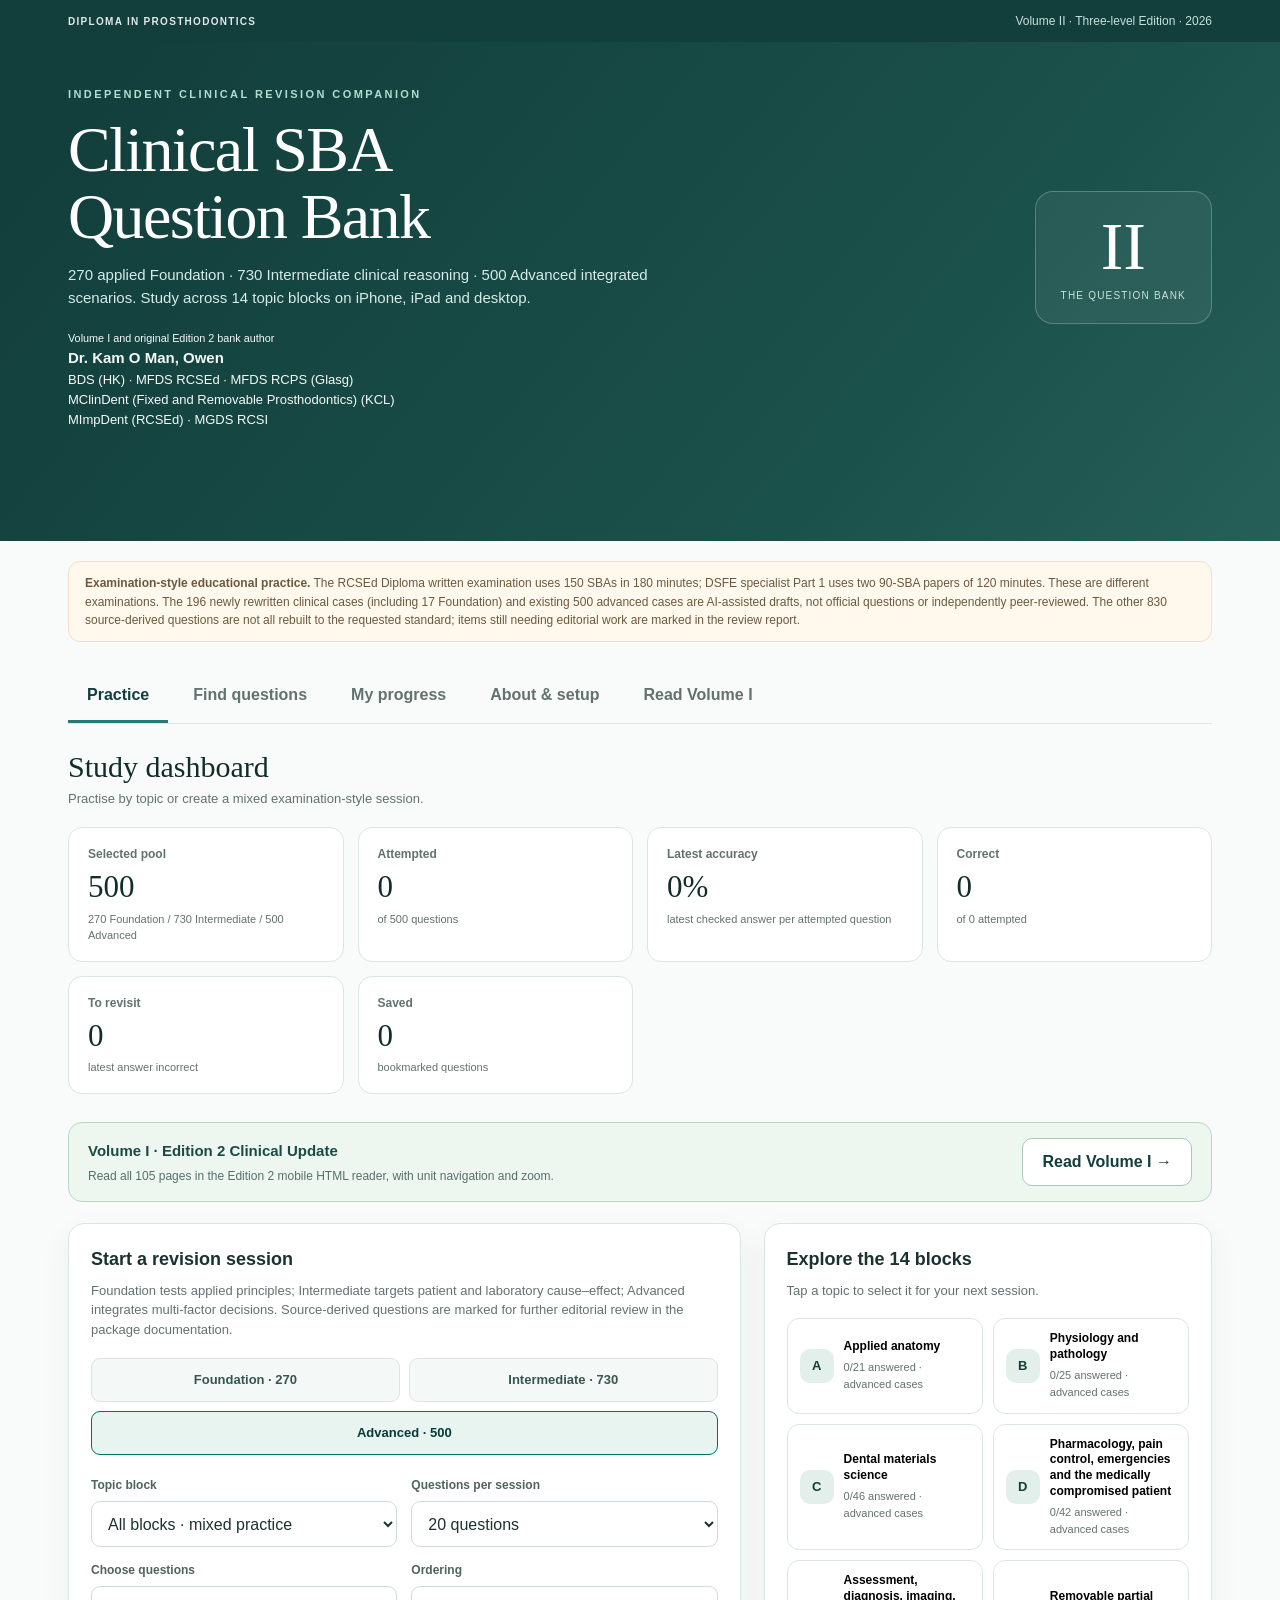
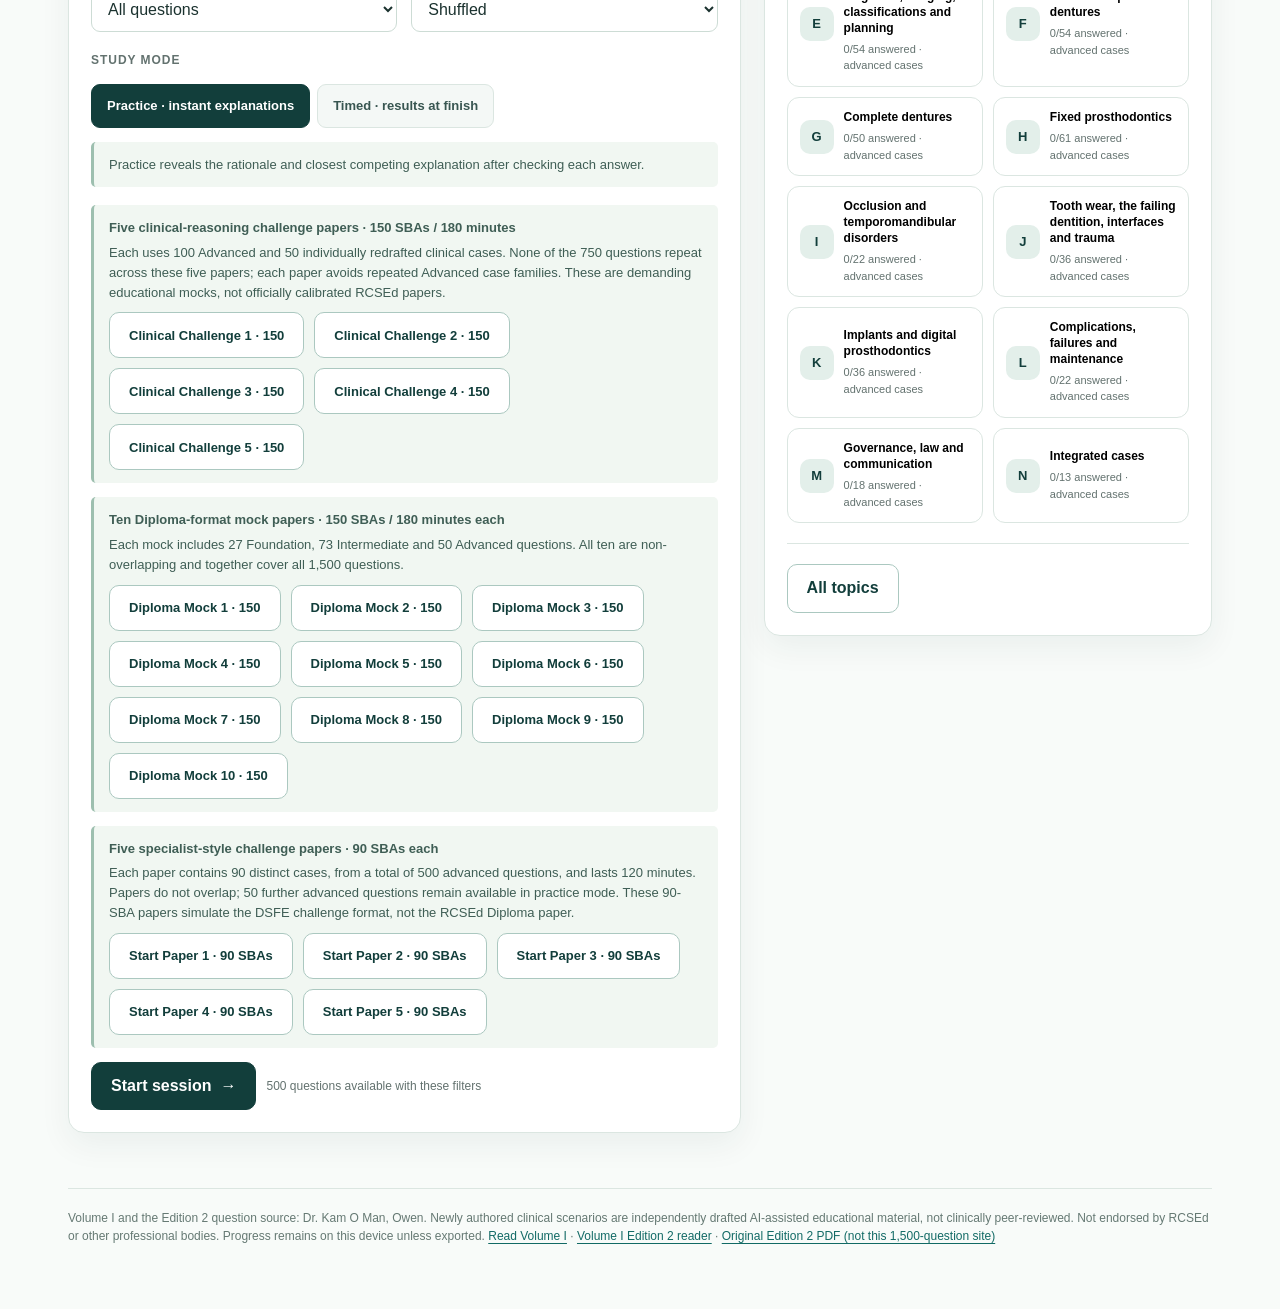
==== commit f68e95d6: "Add files via upload" ====
--- a/index.html
+++ b/index.html
@@ -18,6 +18,7 @@
   <a class="skip-link" href="#app">Skip to content</a>
   <div id="app" role="main"><div class="loading">Preparing the SBA revision bank…</div></div>
   <script type="application/json" id="question-data">{"metadata":{"title":"Clinical SBA Question Bank","edition":"Comprehensive 1,500-Question Quality Audit + Clinical Revision (November 2026)","volume":"Volume II","author":"Dr. Kam O Man, Owen","source":"Dip Pros RCSEd Part 1 — Clinical SBA Bank (Edition 2).docx","notice":"All 1,500 items underwent automated consistency and high-risk content screening. 34 new clinical items replace source-derived questions and option-cue edits reduce giveaway answers. Independent specialist item review remains essential; do not interpret this as full examiner-calibrated validation.","advanced_count":500,"foundation_count":270,"dsfe_reference":"https://dsfe.org.uk/prosthodontics/","diploma_reference":"Diploma in Prosthodontics — Learning Outcomes, August 2026","scope":"Enhanced-skills/Level 2 learning outcomes; DSFE-inspired reasoning only, not official exam weighting or Diploma paper format.","case_families":140,"advanced_mock_papers":5,"mock_papers":{"1":[1103,1208,1261,1472,1210,1422,1213,1056,1476,1004,1267,1372,1110,1478,1269,1217,1060,1428,1376,1062,1483,1326,1431,1065,1275,1380,1013,1118,1223,1434,1382,1487,1068,1278,1489,1437,1018,1123,1228,1229,1282,1387,1020,1126,1441,1074,1023,1076,1181,1339,1392,1235,1288,1446,1290,1500,1028,1343,1186,1396,1031,1084,1399,1242,1348,1191,1296,1349,1245,1455,1193,1403,1089,1037,1353,1458,1301,1249,1461,1410,1096,1044,1097,1202,1308,1256,1047,1467,1311,1416],"2":[1259,1418,1051,1209,1314,1052,1367,1105,1263,1106,1317,1475,1423,1371,1057,1215,1268,1111,1321,1375,1480,1113,1061,1009,1272,1115,1325,1011,1379,1432,1433,1066,1381,1488,1121,1226,1332,1070,1280,1385,1490,1438,1334,1125,1284,1494,1286,1391,1129,1234,1444,1340,1026,1079,1184,1289,1342,1395,1238,1397,1345,1188,1452,1086,1244,1350,1298,1404,1196,1092,1197,1355,1460,1303,1408,1041,1357,1095,1305,1043,1411,1254,1098,1203,1414,1048,1363,1468,1101,1206],"3":[1417,1365,1313,1471,1053,1421,1369,1474,1002,1265,1005,1320,1425,1007,1270,1323,1481,1114,1219,1430,1273,1378,1064,1117,1222,1328,1329,1015,1120,1016,1436,1279,1384,1227,1071,1281,1386,1492,1230,1335,1440,1073,1021,1389,1495,1128,1338,1443,1024,1287,1497,1078,1341,1080,1448,1291,1082,1187,1240,1451,1085,1190,1295,1033,1453,1297,1035,1246,1194,1352,1091,1406,1039,1040,1356,1199,1304,1409,1252,1462,1307,1255,1360,1465,1099,1204,1257,1362,1100,1310],"4":[1258,1207,1312,1050,1470,1262,1420,1368,1001,1316,1107,1212,1370,1266,1109,1319,1006,1216,1059,1374,1479,1112,1427,1218,1271,1324,1377,1063,1484,1012,1327,1276,1486,1224,1067,1277,1330,1435,1017,1122,1333,1491,1072,1283,1388,1493,1127,1232,1442,1075,1285,1233,1182,1130,1445,1394,1499,1027,1029,1239,1344,1449,1083,1293,1189,1347,1400,1243,1034,1454,1087,1402,1351,1299,1247,1457,1090,1407,1250,1093,1094,1042,1200,1358,1463,1412,1413,1046,1361,1466],"5":[1205,1415,1049,1364,1469,1102,1260,1366,1104,1419,1315,1473,1211,1054,1264,1055,1003,1108,1318,1214,1424,1477,1058,1373,1426,1322,1008,1429,1482,1010,1220,1116,1221,1274,1485,1014,1119,1225,1383,1331,1069,1019,1124,1439,1231,1336,1022,1337,1390,1496,1077,1025,1183,1393,1498,1236,1237,1447,1185,1081,1292,1030,1450,1398,1241,1346,1294,1032,1401,1192,1088,1036,1456,1195,1300,1405,1038,1248,1354,1459,1302,1198,1251,1253,1201,1306,1359,1464,1045,1309]},"advanced_open_practice_only":[1404,1397,1329,1286,1387,1364,1327,1283,1384,1356,1402,1400,1296,1393,1361,1332,1292,1391,1358,1326,1403,1398,1396,1325,1295,1390,1359,1324,1290,1385,1394,1389,1330,1294,1386,1363,1328,1291,1382,1357,1401,1399,1331,1395,1362,1323,1293,1233,1392,1360],"updated":"9 November 2026","build":"2026-11-09","question_count":1500,"intermediate_count":730,"diploma_written_questions":150,"diploma_minutes":180,"dsfe_paper_questions":90,"dsfe_minutes":120,"diploma_mocks":{"1":[1098,1240,1382,377,401,590,990,18,701,489,114,648,786,1373,141,1280,741,848,103,300,192,569,202,926,636,1124,1333,31,1216,27,120,243,33,1311,720,830,360,1171,402,1039,858,165,608,1452,1257,293,816,1348,948,1363,321,768,399,420,976,285,514,687,52,658,794,232,486,432,1424,30,429,684,92,957,375,757,1141,1186,270,1136,496,1476,562,1036,825,310,804,1129,1494,711,1194,1002,561,1484,94,551,996,123,268,1359,1448,891,639,732,991,217,1199,1221,1054,537,1119,135,1043,1463,597,318,1168,854,325,738,1243,147,596,884,1236,656,1016,477,175,1324,890,117,1072,1123,1370,1313,1058,153,896,947,1271,1077,445,1378,889,1441,1308,370,817,548,264,1412,242,404],"2":[555,463,113,909,1456,519,1073,1473,1407,680,1458,633,194,568,1097,1185,119,148,61,1012,671,1410,1379,1040,988,1347,1031,530,813,964,10,1446,405,1350,676,1115,897,1061,595,1251,669,1102,279,273,1260,814,600,249,783,186,329,1224,727,95,1364,190,876,559,37,393,624,777,1143,699,280,89,638,614,771,539,99,328,220,806,923,14,356,1019,1268,1017,228,57,297,473,1413,146,845,163,218,1049,776,808,1358,137,418,1466,1500,448,442,397,1111,342,907,116,834,856,1091,960,662,1179,702,1381,1217,1066,1281,729,1237,1487,784,1338,327,1388,368,523,1008,913,1256,1027,474,981,1196,125,994,1492,324,422,881,576,53,240,1272,882,521,378,866,1213,355,1246,666,322],"3":[333,98,788,416,233,168,1304,1158,169,115,1394,64,307,1344,682,1184,1478,88,1314,1481,1261,1270,214,1160,1425,317,1320,1151,180,1336,961,195,430,1230,1156,6,1387,928,7,1283,453,733,993,1134,258,709,585,613,1057,1144,335,1089,554,759,601,886,252,1076,885,1352,391,900,439,341,271,667,753,1086,1295,859,1034,892,1235,316,653,51,571,481,517,1094,1082,553,87,512,1274,573,1331,557,641,693,454,775,547,1431,1433,1225,674,197,193,628,109,997,245,864,833,1438,850,531,1312,1163,428,1214,953,842,895,975,312,1419,45,1046,1205,874,219,110,828,946,160,230,39,836,340,534,1004,672,419,35,1307,291,1112,707,877,1340,373,681,365,1103,1375,612,1389,630],"4":[770,938,731,1495,577,1465,1341,348,1365,737,1322,665,713,1175,1296,575,646,510,921,903,451,1475,605,652,188,974,934,1450,1239,1150,423,1042,1048,495,935,1464,955,362,546,174,516,821,369,1018,1470,277,626,1147,47,85,462,58,1173,1078,34,1289,459,1249,824,849,1415,66,265,80,295,159,144,723,647,574,262,480,1488,832,716,374,879,1357,306,104,281,1440,617,1201,760,38,1121,138,406,1258,305,1110,207,1,1032,181,1479,700,670,371,411,78,982,526,871,107,1206,949,62,467,444,556,951,714,1349,1170,1210,829,1299,912,129,475,1427,379,1192,1418,1167,134,229,1104,1491,1447,795,162,309,251,880,1178,751,1339,308,740,987,1154,1253,1309,611,1157,260,1053],"5":[128,436,654,387,619,140,458,438,631,944,1282,766,97,71,592,490,1489,1108,721,1203,697,978,500,1022,1227,919,1052,227,747,998,779,584,581,941,618,767,995,54,809,372,452,1457,274,1482,1323,778,1392,69,1014,1264,805,802,645,497,1029,1190,298,131,1220,1125,1493,1003,55,100,16,1326,1183,59,1275,1417,386,1174,313,610,1081,145,36,1100,1396,225,1342,349,904,278,1429,487,398,1137,296,1045,164,781,172,1088,730,170,1329,971,1074,102,920,933,302,968,823,865,1068,22,1423,1306,1439,1404,694,870,1449,657,532,111,441,272,1242,718,522,198,1288,535,337,236,1302,263,157,725,1130,1007,1238,558,544,749,282,1038,1290,136,498,425,822,1198,911,764,1471,323],"6":[326,415,803,1354,424,216,1083,1477,1250,1071,70,887,1116,1278,1406,905,930,560,1204,1273,1207,1028,509,82,235,587,782,1490,1386,1161,383,649,1120,1486,367,79,857,1093,963,234,74,1376,139,21,588,545,154,173,1401,49,400,464,284,286,1398,599,412,565,692,1010,40,726,936,660,965,345,1254,1164,1055,1080,390,640,358,413,226,929,582,1133,643,239,1434,12,1013,1498,9,838,1067,1085,1472,1060,915,1369,1421,722,1241,1474,376,661,799,171,1303,899,695,1248,189,819,1368,1285,122,336,758,790,735,247,132,408,719,511,841,1064,471,1411,1041,901,706,1346,269,609,161,1300,746,67,11,533,780,1284,479,200,1232,739,86,1454,364,344,969,985,999,863,542,507],"7":[513,1247,1293,1437,472,798,201,515,549,1138,385,1209,155,916,678,1182,414,705,622,1128,1228,1420,338,483,970,1430,1292,1107,395,32,210,1035,878,1180,1315,380,586,616,972,301,1096,431,1400,815,493,1223,703,187,1177,29,650,1025,1155,668,1267,299,127,221,1330,4,789,552,1380,910,1422,101,853,381,1443,797,925,460,862,1317,962,1287,501,839,209,1148,1159,1499,525,256,382,334,275,579,482,984,1426,855,1372,772,644,986,1255,1172,124,820,1234,1353,1219,41,1408,651,769,267,1065,5,1050,1305,1146,1383,65,255,476,50,330,742,1460,1328,894,231,1011,241,591,196,755,748,902,673,918,924,1044,184,696,106,205,437,625,90,314,1075,455,352,17,1262,708,143],"8":[142,1259,1279,1079,1435,112,787,675,1084,1455,527,677,1316,1149,715,443,1222,868,1109,1384,1297,629,943,465,518,572,396,1047,1319,898,1051,339,203,1195,615,484,621,851,361,750,1266,906,91,1393,691,283,1286,23,578,468,989,237,1366,1444,118,927,2,331,812,826,56,761,343,745,543,607,688,967,1140,1188,1371,566,952,635,1294,1263,1118,664,403,931,43,1191,873,837,1090,77,1343,1023,791,1337,932,1142,60,1165,1334,992,1325,435,303,1428,73,149,1215,485,183,156,81,1321,384,1245,1030,152,248,1114,893,24,470,583,1105,238,176,290,1006,223,710,1037,185,63,311,1345,1461,1377,603,158,304,1101,427,973,564,508,785,762,827,433,744,550,389,1432,488,287],"9":[166,752,983,72,528,1062,1442,1291,1361,206,1122,1197,502,1020,150,690,25,426,478,623,1181,570,818,1131,908,1318,634,1152,289,1265,363,121,1395,244,1127,958,774,1056,469,182,42,529,598,75,409,461,728,1001,1169,211,392,346,1356,503,447,1024,1009,811,796,421,48,1391,663,347,457,698,966,1176,869,1212,1436,942,1208,1469,1187,642,736,977,1233,959,1385,914,763,807,1226,1252,26,434,506,208,261,222,292,1095,407,359,810,505,1416,1405,224,637,872,888,685,215,1399,1374,253,491,1139,1193,538,1117,96,46,177,319,717,1126,288,632,922,724,350,917,15,1497,589,332,1360,1005,792,843,1310,1467,734,801,1092,133,1402,594,1332,1229,83,883,20,604,108,1496],"10":[541,563,76,388,315,246,1059,580,1189,536,84,130,492,1211,410,627,712,852,1397,1015,1162,861,357,44,524,450,440,354,765,1135,1000,250,1069,800,178,1453,1244,294,940,276,499,655,494,449,1200,1132,1106,204,980,8,179,1070,937,875,1409,950,683,567,126,167,1483,846,659,213,835,28,679,606,1231,520,353,704,593,320,1113,945,1459,212,1462,417,1327,689,1218,1026,199,13,1063,1153,860,1277,1468,1355,1033,756,540,979,257,1451,266,1298,773,1021,743,19,847,504,1269,466,191,956,3,1335,1099,1362,844,754,602,1351,793,446,867,620,1276,105,68,259,1145,456,394,1390,1166,351,366,1202,840,1403,954,1087,1445,831,151,1414,1480,1367,1485,254,686,939,93,1301]},"rewritten_clinical_cases":256,"editorial_caveat":"256 of the original 1,000 questions now replaced with clinical drafts (including 60 added from membership themes). Other original questions and the separate 500 Advanced drafts are not fully reviewed. New content is not official examination material.","membership_theme_count":60,"membership_source_files":"Candidate-recalled MPros, MPerio, MEndo and MRD papers supplied in this conversation (2014–2020); not verbatim items or official examination evidence.","revisioned_question_ids":[8,14,63,81,108,109,119,123,128,133,148,152,169,172,176,179,192,202,208,224,236,237,238,247,248,249,251,268,277,282,288,311,317,337,346,348,356,365,366,368,435,436,452,458,459,461,462,484,492,515,520,547,548,574,585,599,614,618,620,624,632,651,663,664,679,697,710,711,750,766,767,768,785,791,798,815,816,817,818,821,827,832,836,845,869,877,890,913,914,917,933,941,943,950,956,963,964,965,973,976,981,988,997],"clinical_challenge_mocks":{"1":[1103,473,129,171,1332,1406,1135,1186,1384,1008,1121,1270,1366,1433,1026,1453,108,1086,1417,572,778,1175,370,295,547,1431,134,383,1126,1002,1015,1034,1262,1374,65,158,528,199,579,1114,551,557,1468,1206,1048,1041,581,1393,1281,1099,179,1310,1349,1492,1359,381,1102,1308,1017,732,145,1470,863,167,395,1136,1241,1217,1315,712,1353,1371,1325,155,1479,1193,624,1342,1289,278,1457,1180,1210,580,71,640,1240,1362,1400,658,1182,1486,1167,799,1004,1171,1093,1347,1277,1223,1303,1340,1090,293,1252,394,1030,1438,1059,769,1065,1228,1377,1447,1274,1094,687,813,1386,1260,734,1229,801,1482,1421,477,1128,1425,1462,1163,1198,1335,379,1109,147,1079,1076,1324,1010,200,489,380,1452,1132,1068,1404,1267,239,292,1213],"2":[1275,1013,1430,1279,1375,1368,141,1411,1123,1097,577,1023,1304,458,1397,189,268,1258,1361,191,1298,1124,284,791,1296,1129,505,169,1381,1062,1227,1176,1311,1138,1115,1232,1339,309,1183,1387,582,120,682,475,1111,1236,374,95,390,1242,211,808,1164,297,150,1196,1287,1316,75,166,1224,1396,1031,1265,1488,1107,1075,1003,1238,1318,576,653,1477,1459,1204,1212,1253,1169,1147,156,1389,1011,1131,1052,592,1216,806,468,1489,1056,1336,1261,1035,575,1469,1423,538,1016,1248,747,442,1476,323,497,803,296,1029,1493,1092,742,444,1139,518,62,1439,1414,1096,1420,670,1197,1189,534,1444,744,1159,1162,1166,1355,1077,1408,1379,139,1058,1251,1188,1156,1500,1322,1208,1352,1464,1481,474,140,1330,532,1341,740,1083,1173],"3":[423,1490,1098,428,1323,689,1306,1202,470,1455,1358,1416,1233,644,672,303,1168,216,237,738,1080,1021,1299,1478,1027,1451,1268,1382,1345,790,1286,1207,1405,1046,1042,1038,1110,205,1309,1045,1088,1070,1317,1051,198,1485,1398,74,1333,194,583,1442,149,1466,1271,1328,1463,132,346,1378,526,1432,1257,771,1440,387,1172,1191,1343,1295,1496,1154,570,1061,1337,1255,1151,1290,1006,1219,1214,484,1134,164,515,8,1078,1436,1222,1066,1108,1032,1391,1118,178,642,1179,517,1424,545,1280,1244,1231,600,1363,1458,1473,1113,1067,636,326,1418,511,1247,1239,188,1009,128,807,304,1497,804,177,578,138,1104,1445,488,1127,1087,429,1014,1302,1426,1158,1250,1143,221,1194,1370,1403,384,1410,774,862,1376,1148,842,1100,1283],"4":[1282,733,1199,1054,1130,1360,1412,1399,1385,1152,1402,1040,805,739,1254,1456,1499,1348,1091,1074,631,1234,180,1146,122,677,193,352,1372,1155,641,602,1314,308,142,1367,522,1085,1292,1185,1122,1105,1036,1141,1225,1338,44,385,1441,731,1320,1024,1494,1326,215,1018,1350,1334,1434,613,1294,1329,1057,1192,861,411,1161,1119,478,503,176,1184,361,1230,1259,1288,1278,1373,1344,113,1071,722,1474,1205,1150,388,523,1390,566,372,1209,1218,1460,629,212,373,479,1297,1201,1321,1415,1245,1422,1467,516,1144,262,737,137,1081,131,815,1095,218,13,1276,1084,1221,1069,1174,1157,1471,1395,802,1484,1112,1263,1116,1020,1063,1364,1043,143,242,1272,1354,1437,617,1449,1249,1060,1305,606,1446,1039,302,1001,163,1427,1050],"5":[1300,1089,1177,536,1483,279,1007,1498,1491,206,1211,743,417,222,508,1394,725,785,1226,519,1428,855,483,482,588,135,70,1327,1235,151,864,1419,1101,1190,1145,1285,1269,1495,1215,1435,573,1461,1012,746,1369,1033,1380,1165,1125,170,1313,1291,1022,593,1443,146,1356,1220,1246,1243,611,144,1293,1055,452,571,1480,174,1053,1331,1120,1181,1266,300,1448,1153,236,1264,1044,1472,1049,1487,1140,1450,1203,1137,63,1357,1019,1064,1429,1465,1346,1133,1047,1028,291,1413,73,392,181,1401,736,301,671,1392,1117,418,1365,1409,1351,585,1237,1037,1312,1142,168,1301,1160,1149,1200,1025,1388,1307,827,1273,1454,1170,1005,1073,656,186,1475,1195,375,109,1082,481,768,1072,1178,1106,1319,1187,1383,1407,1284,378,1256,501]},"revision_count_new_clinical":34,"revision_count_cue_normalization":69,"clinical_rewritten_1_1000":290},"blocks":[{"id":"A","title":"Applied anatomy","start":1,"end":70,"count":70},{"id":"B","title":"Physiology and pathology","start":71,"end":130,"count":60},{"id":"C","title":"Dental materials science","start":131,"end":220,"count":90},{"id":"D","title":"Pharmacology, pain control, emergencies and the medically compromised patient","start":221,"end":290,"count":70},{"id":"E","title":"Assessment, diagnosis, imaging, classifications and planning","start":291,"end":370,"count":80},{"id":"F","title":"Removable partial dentures","start":371,"end":470,"count":100},{"id":"G","title":"Complete dentures","start":471,"end":570,"count":100},{"id":"H","title":"Fixed prosthodontics","start":571,"end":670,"count":100},{"id":"I","title":"Occlusion and temporomandibular disorders","start":671,"end":730,"count":60},{"id":"J","title":"Tooth wear, the failing dentition, interfaces and trauma","start":731,"end":800,"count":70},{"id":"K","title":"Implants and digital prosthodontics","start":801,"end":860,"count":60},{"id":"L","title":"Complications, failures and maintenance","start":861,"end":890,"count":30},{"id":"M","title":"Governance, law and communication","start":891,"end":950,"count":60},{"id":"N","title":"Integrated cases","start":951,"end":1000,"count":50}],"questions":[{"id":1,"block":"A","stem":"A 58-year-old bruxist has firm, bilateral swellings at the angles of the mandible that bulge on clenching. You suspect masseteric hypertrophy.\nWhich nerve supplies the affected muscle?","options":["Buccal nerve","Masseteric nerve, from the anterior division of V3, passing through the mandibular notch","Facial nerve","Auriculotemporal nerve","Nerve to medial pterygoid"],"answer":"B","answerText":"Masseteric nerve.","why":"Masseter is supplied by the masseteric nerve, a motor branch of the anterior division of V3 that passes through the mandibular (sigmoid) notch. Masseteric hypertrophy is a recognised sign of bruxism.","others":"The buccal nerve is the only sensory branch of the anterior division; the facial nerve supplies muscles of facial expression, not mastication.","revise":"Unit 1 §1.1 · LO 1.1","brief":false,"tier":"intermediate","editorial_status":"Source-derived study item: machine-audited; full clinical distractor review still required","cognitive":"source-derived clinical application; more distractor review advised","review_version":"original-item-audited-2026-11-09","audit_flags":["answer-length-cue","original-source-not-fully-redrafted"]},{"id":2,"block":"A","stem":"A 34-year-old with tension-type headaches and TMD has a muscle tender to palpation above the zygomatic arch, in the temple.\nWhich muscle is this most likely to be?","options":["Masseter","Medial pterygoid","Lateral pterygoid","Temporalis","Anterior belly of digastric"],"answer":"D","answerText":"Temporalis.","why":"Temporalis lies in the temporal fossa and is the muscle most often palpably tender in tension-type headache linked to TMD.","others":"Masseter is felt over the ramus; the pterygoids cannot be palpated reliably from the temple.","revise":"Unit 1 §1.1 (exam traps), Unit 9 · LO 1.1","brief":false,"tier":"foundation","editorial_status":"Source-derived study item: machine-audited; full clinical distractor review still required","cognitive":"foundation: interpretation of relevant biological or technical finding","review_version":"original-item-audited-2026-11-09","audit_flags":["short-justification","original-source-not-fully-redrafted"]},{"id":3,"block":"A","stem":"After a fall, a 22-year-old has a fracture of the left condylar neck. The radiograph shows the condylar head displaced anteromedially.\nWhich muscle has displaced it?","options":["Lateral pterygoid (inferior head)","Masseter","Temporalis","Medial pterygoid","Posterior belly of digastric"],"answer":"A","answerText":"Lateral pterygoid (inferior head).","why":"The inferior head inserts into the pterygoid fovea on the condylar neck, so after a neck fracture it pulls the head forwards and medially.","others":"Masseter, temporalis and medial pterygoid act on the ramus and coronoid, below the fracture.","revise":"Unit 1 §1.1 · LO 1.1","brief":false,"tier":"foundation","editorial_status":"Source-derived study item: machine-audited; full clinical distractor review still required","cognitive":"foundation: interpretation of relevant biological or technical finding","review_version":"original-item-audited-2026-11-09","audit_flags":["original-source-not-fully-redrafted"]},{"id":4,"block":"A","stem":"A patient has lost function of the right nerve to lateral pterygoid after surgery.\nOn wide opening, how will the mandible move?","options":["It deviates to the left","It opens straight","It deviates to the right","It cannot open at all","It protrudes without opening"],"answer":"C","answerText":"It deviates to the right.","why":"Each lateral pterygoid pulls its own condyle forward. If the right one fails, the left condyle translates alone and swings the chin towards the paralysed (right) side.","others":"Opening still occurs through the left muscle and the depressors, so D is wrong.","revise":"Unit 1 §1.1 · LO 1.1","brief":false,"tier":"intermediate","editorial_status":"Source-derived study item: machine-audited; full clinical distractor review still required","cognitive":"source-derived clinical application; more distractor review advised","review_version":"original-item-audited-2026-11-09","audit_flags":["short-stem","original-source-not-fully-redrafted"]},{"id":5,"block":"A","stem":"A patient has weakness during mandibular retrusion, but elevation remains powerful. Examination suggests selective damage to the horizontal fibres of one first-arch masticatory muscle. Which muscle is most directly implicated?","options":["Anterior temporalis","Posterior temporalis","Superficial masseter","Medial pterygoid","Inferior head of lateral pterygoid"],"answer":"B","answerText":"Posterior temporalis","why":"The posterior horizontal fibres of temporalis are major retractors of the mandible; masseter and medial pterygoid chiefly elevate.","others":"The anterior temporalis can elevate strongly, whereas the inferior lateral pterygoid contributes to opening and protrusion.","revise":"Unit 1, In one minute · LO 1.1","brief":false,"tier":"foundation","editorial_status":"new AI-assisted applied clinical case; needs qualified review","cognitive":"clinical vignette: causal mechanism and closest-alternative judgement","clinical_theme":"Functional mastication anatomy","source_question_id":5,"source_original_stem":"You are explaining to a student which muscles close the mouth during a denture wearer's power stroke.\nWhich muscles elevate the mandible?","review_version":"original-item-audited-2026-11-09","audit_flags":["short-justification"]},{"id":6,"block":"A","stem":"A 41-year-old has 22 mm of pain-free opening, then a click and further opening to 45 mm.\nWhich movement occurs in the lower (condyle–disc) compartment during the first 20–25 mm?","options":["Translation","Rotation (hinge movement)","Lateral shift only","Protrusion","No movement"],"answer":"B","answerText":"Rotation.","why":"The lower compartment (condyle against disc) allows hinge rotation for the first 20–25 mm; translation then occurs in the upper compartment.","others":"Translation is an upper-compartment movement.","revise":"Unit 1 §1.5 · LO 1.5","brief":false,"tier":"intermediate","editorial_status":"Source-derived study item: machine-audited; full clinical distractor review still required","cognitive":"source-derived clinical application; more distractor review advised","review_version":"original-item-audited-2026-11-09","audit_flags":["short-justification","limited-distractor-analysis","original-source-not-fully-redrafted"]},{"id":7,"block":"A","stem":"A patient with TMD describes earache with no ear disease on examination.\nWhich nerve provides the main sensory supply to the TMJ and explains the referral?","options":["Facial nerve","Great auricular nerve","Chorda tympani","Masseteric nerve alone","Auriculotemporal nerve"],"answer":"E","answerText":"Auriculotemporal nerve.","why":"The auriculotemporal nerve is the main sensory supply of the TMJ (with the masseteric and deep temporal nerves, Hilton's law). It also supplies the ear, which explains referred earache.","others":"The chorda tympani carries taste; the great auricular supplies skin over the parotid.","revise":"Unit 1 §1.5 · LO 1.5","brief":false,"tier":"intermediate","editorial_status":"Source-derived study item: machine-audited; full clinical distractor review still required","cognitive":"source-derived clinical application; more distractor review advised","review_version":"original-item-audited-2026-11-09","audit_flags":["original-source-not-fully-redrafted"]},{"id":8,"block":"A","stem":"A 46-year-old with a unilateral ache just anterior to the ear reports pain when chewing and tenderness on palpation over the joint, but no dental pain. The otoscopic examination is normal. Palpation of the temporalis is also mildly tender. Which finding would most strongly support a primary TMJ rather than solely myofascial source?","options":["Pain aggravated by ipsilateral joint loading with reproducible preauricular tenderness","A history of intermittent tension headache without pain on jaw movement","A tender temporalis belly but painless joint compression","Pain triggered only by cold drinks to a restored molar","A brief electric shock from light cheek contact"],"answer":"A","answerText":"Pain aggravated by ipsilateral joint loading with reproducible preauricular tenderness","why":"Joint-localised familiar pain reproduced by movement and loading strengthens an arthrogenous diagnosis. Temporalis tenderness alone supports muscle pain but does not establish the joint as the primary source.","others":"Cold-provoked symptoms imply a pulpal source; tactile shocks suggest neuropathic pain, and a headache history alone is nonspecific.","revise":"Volume I, Unit 1 · Diploma LO 1.1; 2a.5; 2a.17 · Reference themes: 2019 Edinburgh MPros; 2017 Dubai MPros","brief":false,"tier":"intermediate","editorial_status":"New case drafted with differential justification; independent specialist review still required","cognitive":"Clinical synthesis, decision discrimination and cause–effect","clinical_theme":"TMJ referral pain and examination","source_original_stem":"A patient with disc displacement without reduction has pain on loading the joint.\nWhich tissue is the main source of the pain?","source_question_id":8,"reference_provenance":"2019 Edinburgh MPros; 2017 Dubai MPros; historical material used for themes only, not reproduced verbatim","review_version":"full-review-2026-11-09","audit_flags":["answer-options-revised-reset-old-score"]},{"id":9,"block":"A","stem":"You are reviewing TMJ anatomy before examining a patient with a dislocation history.\nWhich ligament is the true stabiliser of the joint, limiting posterior and inferior movement of the condyle?","options":["Sphenomandibular ligament","Stylomandibular ligament","Pterygomandibular raphe","Lateral (temporomandibular) ligament","Stylohyoid ligament"],"answer":"D","answerText":"Lateral (temporomandibular) ligament.","why":"It is the true stabiliser, limiting posterior and inferior condylar movement.","others":"The sphenomandibular and stylomandibular ligaments are accessory and contribute little.","revise":"Unit 1 §1.5 · LO 1.5","brief":false,"tier":"intermediate","editorial_status":"Source-derived study item: machine-audited; full clinical distractor review still required","cognitive":"source-derived clinical application; more distractor review advised","review_version":"original-item-audited-2026-11-09","audit_flags":["short-justification","limited-distractor-analysis","original-source-not-fully-redrafted"]},{"id":10,"block":"A","stem":"A dental student asks why the TMJ heals and remodels differently from other synovial joints.\nWhat covers the articular surfaces of the TMJ?","options":["Hyaline cartilage","Elastic cartilage","Fibrocartilage","Synovial membrane","Periosteum only"],"answer":"C","answerText":"Fibrocartilage.","why":"The TMJ surfaces are fibrocartilage, reflecting their intramembranous origin. This tissue can remodel under load.","others":"Hyaline cartilage covers most other synovial joints.","revise":"Unit 1 §1.5 · LO 1.5","brief":false,"tier":"intermediate","editorial_status":"Source-derived study item: machine-audited; full clinical distractor review still required","cognitive":"source-derived clinical application; more distractor review advised","review_version":"original-item-audited-2026-11-09","audit_flags":["short-stem","short-justification","limited-distractor-analysis","original-source-not-fully-redrafted"]},{"id":11,"block":"A","stem":"A patient gags strongly during upper impressions.\nWhich nerves form the afferent and efferent limbs of the gag reflex?","options":["Trigeminal afferent, facial efferent","Glossopharyngeal afferent, vagus efferent","Vagus afferent, glossopharyngeal efferent","Hypoglossal afferent, vagus efferent","Facial afferent, hypoglossal efferent"],"answer":"B","answerText":"Glossopharyngeal afferent, vagus efferent.","why":"IX carries the sensation from the posterior tongue and oropharynx; X drives the pharyngeal response.","others":"","revise":"Unit 1 §1.4 · LO 1.1","brief":false,"tier":"foundation","editorial_status":"Source-derived study item: machine-audited; full clinical distractor review still required","cognitive":"foundation: interpretation of relevant biological or technical finding","review_version":"original-item-audited-2026-11-09","audit_flags":["short-stem","short-justification","limited-distractor-analysis","original-source-not-fully-redrafted"]},{"id":12,"block":"A","stem":"A new lower complete denture lifts every time the patient protrudes the tongue. The anterior lingual flange is over-extended.\nWhich muscle is displacing it, and what is its nerve supply?","options":["Mylohyoid; nerve to mylohyoid","Genioglossus; hypoglossal nerve","Geniohyoid; C1 via the hypoglossal nerve","Palatoglossus; vagus","Buccinator; facial nerve"],"answer":"B","answerText":"Genioglossus; hypoglossal nerve.","why":"Genioglossus and the lingual frenum limit the anterior lingual flange; protrusion tightens them and lifts an over-extended flange.","others":"Mylohyoid limits the flange in the molar region, not anteriorly.","revise":"Unit 1 §1.4, §1.6 · LO 1.1, 2a.5","brief":false,"tier":"intermediate","editorial_status":"Source-derived study item: machine-audited; full clinical distractor review still required","cognitive":"source-derived clinical application; more distractor review advised","review_version":"original-item-audited-2026-11-09","audit_flags":["short-justification","limited-distractor-analysis","original-source-not-fully-redrafted"]},{"id":13,"block":"A","stem":"A lower denture lifts when the patient swallows and the lingual flange is excessively deep in the posterior molar region. Which structure is most implicated?","options":["Loss of posterior palatal seal at the vibrating line","Coronoid interference with a maxillary distobuccal flange","Masseteric action against the mandibular distobuccal flange","Pressure over a superficial mental foramen on a resorbed ridge","Mylohyoid elevation affecting lingual flange movement"],"answer":"E","answerText":"Mylohyoid elevation affecting lingual flange movement","why":"Mylohyoid elevation changes the floor of mouth and can dislodge a flange that impinges functionally.","others":"Coronoid interference is generally a maxillary distobuccal issue.","revise":"Volume I · Volume I Unit 1 · Diploma LO 1.1; 1.5; 2a.5","brief":false,"tier":"intermediate","editorial_status":"new AI-assisted clinical case; awaiting independent review","cognitive":"cause–effect, discrimination and applied clinical judgement","clinical_theme":"Denture bearing anatomy applied","source_question_id":13,"source_original_stem":"A lower denture rises when the patient swallows. The lingual flange in the molar region extends straight down below the mylohyoid ridge.\nWhich muscle is responsible?","review_version":"original-item-audited-2026-11-09","audit_flags":["short-stem","short-justification","limited-distractor-analysis"]},{"id":14,"block":"A","stem":"A newly delivered mandibular complete denture retains well at rest. On forceful clenching the distobuccal flange causes a reproducible sore spot and the posterior saddle dislodges. Pressure-indicator paste shows a localised interference and there is no obvious working-side occlusal premature contact. What is the most appropriate first correction?","options":["Increase the vertical dimension to reduce masseter recruitment","Relieve the distobuccal flange after confirming the functional masseteric notch","Remove the indirect retainer and increase distal clasp retention","Increase the lingual flange extension to stabilise the whole denture","Prescribe adhesive without modifying the contour"],"answer":"B","answerText":"Relieve the distobuccal flange after confirming the functional masseteric notch","why":"The masseter contracts during clenching and can impinge on an overextended distobuccal border. Functionally localised relief addresses the cause without sacrificing support elsewhere.","others":"An occlusal cause should still be considered, but the reproducible local border interference is more discriminating than a generic lack of retention.","revise":"Volume I, Unit 1 · Diploma LO 1.1; 2c.13; 2c.21 · Reference themes: 2015 MRD; 2020 Edinburgh MPros","brief":false,"tier":"foundation","editorial_status":"New case drafted with differential justification; independent specialist review still required","cognitive":"Clinical synthesis, decision discrimination and cause–effect","clinical_theme":"Functional border and masseteric influence","source_original_stem":"A patient reports a sore spot at the distobuccal corner of a lower denture whenever they clench.\nWhich muscle is pressing on the flange?","source_question_id":14,"reference_provenance":"2015 MRD; 2020 Edinburgh MPros; historical material used for themes only, not reproduced verbatim","review_version":"full-review-2026-11-09","audit_flags":["answer-options-revised-reset-old-score"]},{"id":15,"block":"A","stem":"An upper denture is dislodged when the patient opens wide or moves the jaw sideways. The distobuccal flange is very thick.\nWhich structure is interfering with it?","options":["Zygomatic buttress","Hamular notch","Masseter","Coronoid process","Maxillary tuberosity"],"answer":"D","answerText":"Coronoid process.","why":"On opening and lateral movement the coronoid moves forward into the space beside the tuberosity, limiting the width of the upper distobuccal flange.","others":"","revise":"Unit 1 §1.6 · LO 1.1","brief":false,"tier":"foundation","editorial_status":"Source-derived study item: machine-audited; full clinical distractor review still required","cognitive":"foundation: interpretation of relevant biological or technical finding","review_version":"original-item-audited-2026-11-09","audit_flags":["limited-distractor-analysis","original-source-not-fully-redrafted"]},{"id":16,"block":"A","stem":"You are marking the post-dam on a master cast.\nWhich landmark is a useful guide to its position?","options":["Incisive papilla","Palatal rugae","Fovea palatini, near the vibrating line","Midline raphe","Zygomatic buttress"],"answer":"C","answerText":"Fovea palatini, near the vibrating line.","why":"The post-dam lies between the anterior and posterior vibrating lines; the foveae sit close to this area and help locate it.","others":"","revise":"Unit 1 §1.6 · LO 1.1","brief":false,"tier":"foundation","editorial_status":"Source-derived study item: machine-audited; full clinical distractor review still required","cognitive":"foundation: interpretation of relevant biological or technical finding","review_version":"original-item-audited-2026-11-09","audit_flags":["short-stem","short-justification","limited-distractor-analysis","original-source-not-fully-redrafted"]},{"id":17,"block":"A","stem":"On the master cast of an edentulous maxilla, you identify the hamular (pterygomaxillary) notches.\nWhat do they mark?","options":["The posterior limit of the tuberosity and the lateral extent of the post-dam","The anterior limit of the soft palate","The parotid duct opening","The position of the greater palatine foramen","The buccal frenum"],"answer":"A","answerText":"Posterior limit of the tuberosity and lateral extent of the post-dam.","why":"The post-dam runs from one hamular notch to the other, and the denture must reach into the notches for a complete seal.","others":"","revise":"Unit 1 §1.6 · LO 1.1","brief":false,"tier":"intermediate","editorial_status":"Source-derived study item: machine-audited; full clinical distractor review still required","cognitive":"source-derived clinical application; more distractor review advised","review_version":"original-item-audited-2026-11-09","audit_flags":["short-stem","limited-distractor-analysis","original-source-not-fully-redrafted"]},{"id":18,"block":"A","stem":"A 76-year-old with a severely resorbed mandible has tingling in the lower lip when chewing with a new denture.\nWhat is the most likely cause?","options":["Pressure on the lingual nerve","Pressure on the mental nerve where the foramen now lies near the ridge crest","Pressure on the buccal nerve","Pressure on the nerve to mylohyoid","An allergy to the denture base"],"answer":"B","answerText":"Mental nerve at a foramen near the crest.","why":"In severe resorption the mental foramen comes to lie on or near the ridge crest, so the denture compresses the nerve. Relieve the fitting surface over it.","others":"Allergy causes generalised mucosal changes, not lip paraesthesia.","revise":"Unit 1 §1.6 · LO 1.1, 2a.5","brief":false,"tier":"intermediate","editorial_status":"Source-derived study item: machine-audited; full clinical distractor review still required","cognitive":"source-derived clinical application; more distractor review advised","review_version":"original-item-audited-2026-11-09","audit_flags":["short-stem","limited-distractor-analysis","answer-length-cue","original-source-not-fully-redrafted"]},{"id":19,"block":"A","stem":"A patient has a burning pain behind the upper incisors under a new upper denture. The mucosa there is slightly red.\nWhich area needs relief?","options":["Rugae","Fovea palatini","Midline raphe posteriorly","Zygomatic buttress","Incisive papilla (nasopalatine nerve)"],"answer":"E","answerText":"Incisive papilla.","why":"The papilla overlies the incisive foramen and the nasopalatine nerve, a standard relief area. Pressure causes burning anterior pain.","others":"","revise":"Unit 1 §1.6 · LO 1.1","brief":false,"tier":"intermediate","editorial_status":"Source-derived study item: machine-audited; full clinical distractor review still required","cognitive":"source-derived clinical application; more distractor review advised","review_version":"original-item-audited-2026-11-09","audit_flags":["short-stem","short-justification","limited-distractor-analysis","original-source-not-fully-redrafted"]},{"id":20,"block":"A","stem":"A patient reports swelling of the cheek on eating, with an over-extended upper buccal flange opposite the upper second molar.\nWhich structure could be compressed?","options":["Submandibular duct","Sublingual ducts","Parotid duct","Buccal fat pad","Facial artery"],"answer":"C","answerText":"Parotid duct.","why":"It opens opposite the upper second molar and can be compressed by an over-extended or thick buccal flange.","others":"","revise":"Unit 1 §1.6, §1.8 · LO 1.1","brief":false,"tier":"foundation","editorial_status":"Source-derived study item: machine-audited; full clinical distractor review still required","cognitive":"foundation: interpretation of relevant biological or technical finding","review_version":"original-item-audited-2026-11-09","audit_flags":["short-stem","short-justification","limited-distractor-analysis","original-source-not-fully-redrafted"]},{"id":21,"block":"A","stem":"A 45-year-old has an abscess on a lower second molar, with swelling below the lower border of the mandible.\nWhich space is involved?","options":["Sublingual space","Buccal space","Canine space","Submandibular space","Submental space"],"answer":"D","answerText":"Submandibular space.","why":"By the mylohyoid line rule, lower second and third molar apices lie below the mylohyoid attachment, so infection spreads into the submandibular space.","others":"","revise":"Unit 1 §1.7 · LO 1.1","brief":false,"tier":"intermediate","editorial_status":"Source-derived study item: machine-audited; full clinical distractor review still required","cognitive":"source-derived clinical application; more distractor review advised","review_version":"original-item-audited-2026-11-09","audit_flags":["short-stem","limited-distractor-analysis","original-source-not-fully-redrafted"]},{"id":22,"block":"A","stem":"A lower first premolar abscess has produced a swelling in the floor of the mouth, above the mylohyoid.\nWhich space is involved?","options":["Sublingual space","Submandibular space","Submasseteric space","Pterygomandibular space","Parapharyngeal space"],"answer":"A","answerText":"Sublingual space.","why":"Teeth from the incisors to the first molar have apices above mylohyoid; infection spreads into the sublingual space.","others":"","revise":"Unit 1 §1.7 · LO 1.1","brief":false,"tier":"intermediate","editorial_status":"Source-derived study item: machine-audited; full clinical distractor review still required","cognitive":"source-derived clinical application; more distractor review advised","review_version":"original-item-audited-2026-11-09","audit_flags":["short-stem","low-clinical-context","short-justification","limited-distractor-analysis","original-source-not-fully-redrafted"]},{"id":23,"block":"A","stem":"A 50-year-old presents with bilateral swelling below the mandible and under the chin, a raised floor of the mouth, drooling and a muffled voice.\nWhat is the most appropriate action?","options":["Antibiotics and review in 48 hours","Incise and drain intraorally in the practice","Extract the cause and send the patient home","Warm saline mouthwashes","Emergency referral for airway management"],"answer":"E","answerText":"Emergency referral for airway management.","why":"Bilateral submandibular, sublingual and submental involvement is Ludwig's angina, an airway emergency.","others":"Treating in practice, or delaying with antibiotics, risks airway obstruction.","revise":"Unit 1 §1.7, companion note 03 (risk and referral) · LO 1.1, 2a.6","brief":false,"tier":"intermediate","editorial_status":"Source-derived study item: machine-audited; full clinical distractor review still required","cognitive":"source-derived clinical application; more distractor review advised","review_version":"original-item-audited-2026-11-09","audit_flags":["short-justification","limited-distractor-analysis","original-source-not-fully-redrafted","prescribing-guidance-check"]},{"id":24,"block":"A","stem":"A patient has an upper canine abscess with swelling near the inner corner of the eye.\nWhat is the main danger of this spread?","options":["Ludwig's angina","Cavernous sinus thrombosis via the angular and ophthalmic veins","Mediastinitis","Parotitis","Trismus"],"answer":"B","answerText":"Cavernous sinus thrombosis.","why":"Upper canine infection above levator anguli oris enters the canine space. It can spread through the angular and ophthalmic veins to the cavernous sinus.","others":"","revise":"Unit 1 §1.7 · LO 1.1","brief":false,"tier":"foundation","editorial_status":"Source-derived study item: machine-audited; full clinical distractor review still required","cognitive":"foundation: interpretation of relevant biological or technical finding","review_version":"original-item-audited-2026-11-09","audit_flags":["short-stem","limited-distractor-analysis","answer-length-cue","original-source-not-fully-redrafted"]},{"id":25,"block":"A","stem":"You explain to a colleague why infection in the infratemporal region is dangerous.\nHow does the pterygoid venous plexus communicate with the cavernous sinus?","options":["Through the facial artery","Through the parotid gland","Through emissary veins","Through the external jugular vein","There is no communication"],"answer":"C","answerText":"Emissary veins.","why":"The pterygoid plexus connects to the cavernous sinus through emissary veins, a route for intracranial spread of infection.","others":"","revise":"Unit 1 §1.3 · LO 1.1","brief":false,"tier":"intermediate","editorial_status":"Source-derived study item: machine-audited; full clinical distractor review still required","cognitive":"source-derived clinical application; more distractor review advised","review_version":"original-item-audited-2026-11-09","audit_flags":["short-stem","low-clinical-context","short-justification","limited-distractor-analysis","original-source-not-fully-redrafted"]},{"id":26,"block":"A","stem":"An inferior alveolar nerve block is given.\nInto which space is the solution deposited?","options":["Submandibular space","Buccal space","Sublingual space","Pterygomandibular space","Canine space"],"answer":"D","answerText":"Pterygomandibular space.","why":"It contains the inferior alveolar and lingual nerves and vessels and is the target of the block.","others":"","revise":"Unit 1 §1.7 · LO 1.1","brief":false,"tier":"foundation","editorial_status":"Source-derived study item: machine-audited; full clinical distractor review still required","cognitive":"foundation: interpretation of relevant biological or technical finding","review_version":"original-item-audited-2026-11-09","audit_flags":["short-stem","low-clinical-context","short-justification","limited-distractor-analysis","original-source-not-fully-redrafted"]},{"id":27,"block":"A","stem":"After an infected lower third molar, a patient has marked trismus and swelling over the angle of the mandible.\nWhich space is most likely involved?","options":["Submasseteric space","Canine space","Sublingual space","Submental space","Space of the body of the mandible"],"answer":"A","answerText":"Submasseteric space.","why":"Submasseteric infection, often from a lower third molar, presents with marked trismus and swelling over the angle.","others":"","revise":"Unit 1 §1.7 · LO 1.1","brief":false,"tier":"intermediate","editorial_status":"Source-derived study item: machine-audited; full clinical distractor review still required","cognitive":"source-derived clinical application; more distractor review advised","review_version":"original-item-audited-2026-11-09","audit_flags":["short-stem","short-justification","limited-distractor-analysis","original-source-not-fully-redrafted"]},{"id":28,"block":"A","stem":"After a successful inferior alveolar block, the buccal gingiva of 46 is still sensitive during a crown preparation.\nWhich nerve needs anaesthetising?","options":["Lingual nerve","Nerve to mylohyoid","Mental nerve","Auriculotemporal nerve","Long buccal nerve, the sensory branch of the anterior division"],"answer":"E","answerText":"Long buccal nerve.","why":"The buccal nerve is the only sensory branch of the anterior division of V3; the inferior alveolar block does not reach it, so the buccal gingiva of lower molars needs a separate injection.","others":"","revise":"Unit 1 §1.2 · LO 1.1","brief":false,"tier":"foundation","editorial_status":"Source-derived study item: machine-audited; full clinical distractor review still required","cognitive":"foundation: interpretation of relevant biological or technical finding","review_version":"original-item-audited-2026-11-09","audit_flags":["short-stem","limited-distractor-analysis","answer-length-cue","original-source-not-fully-redrafted"]},{"id":29,"block":"A","stem":"You are describing the nerve to mylohyoid to a student.\nWhich muscles does it supply?","options":["Mylohyoid and posterior belly of digastric","Mylohyoid and anterior belly of digastric","Geniohyoid and mylohyoid","Genioglossus and mylohyoid","Mylohyoid alone"],"answer":"B","answerText":"Mylohyoid and anterior belly of digastric.","why":"The nerve to mylohyoid leaves the inferior alveolar nerve and supplies both.","others":"The posterior belly of digastric is facial nerve; geniohyoid is C1.","revise":"Unit 1 §1.2, §1.4 · LO 1.1","brief":false,"tier":"foundation","editorial_status":"Source-derived study item: machine-audited; full clinical distractor review still required","cognitive":"foundation: interpretation of relevant biological or technical finding","review_version":"original-item-audited-2026-11-09","audit_flags":["short-stem","low-clinical-context","short-justification","limited-distractor-analysis","original-source-not-fully-redrafted"]},{"id":30,"block":"A","stem":"After middle-ear surgery, a patient loses taste in the anterior tongue and experiences dry mouth, but tongue motor function is preserved. Which affected fibre pathway most directly explains the paired symptoms?","options":["Glossopharyngeal sensory fibres only","Hypoglossal motor fibres","Chorda tympani carrying taste and parasympathetic fibres via the lingual nerve","Long buccal nerve sensory fibres","Greater petrosal fibres to the pterygopalatine ganglion"],"answer":"C","answerText":"Chorda tympani carrying taste and parasympathetic fibres via the lingual nerve","why":"Chorda tympani contributes anterior-tongue taste and parasympathetic secretomotor fibres that join the lingual nerve en route to the submandibular ganglion.","others":"Lingual injury may also affect sensation, but the characteristic combined loss after ear surgery implicates chorda tympani rather than tongue motor nerves.","revise":"Unit 1 §1.2, §1.8 · LO 1.1","brief":false,"tier":"foundation","editorial_status":"new AI-assisted applied clinical case; needs qualified review","cognitive":"clinical vignette: causal mechanism and closest-alternative judgement","clinical_theme":"Combined taste and secretomotor anatomy","source_question_id":30,"source_original_stem":"A patient has a lingual nerve injury after surgery, distal to where the chorda tympani joins it.\nWhat does the chorda tympani carry within the lingual nerve?","review_version":"original-item-audited-2026-11-09","audit_flags":["short-justification"]},{"id":31,"block":"A","stem":"After parotid surgery, a patient sweats and flushes over the cheek when eating.\nWhich nerve is involved?","options":["Great auricular nerve","Facial nerve","Auriculotemporal nerve","Lingual nerve","Buccal nerve"],"answer":"C","answerText":"Auriculotemporal nerve.","why":"It carries secretomotor fibres to the parotid. After surgery these fibres can regrow into sweat glands (Frey's syndrome).","others":"","revise":"Unit 1 §1.2 · LO 1.1","brief":false,"tier":"foundation","editorial_status":"Source-derived study item: machine-audited; full clinical distractor review still required","cognitive":"foundation: interpretation of relevant biological or technical finding","review_version":"original-item-audited-2026-11-09","audit_flags":["short-stem","short-justification","limited-distractor-analysis","original-source-not-fully-redrafted"]},{"id":32,"block":"A","stem":"A patient with a skull-base injury is noted to have damaged the artery passing through the foramen spinosum.\nWhich branch of the maxillary artery is this?","options":["Middle meningeal artery","Inferior alveolar artery","Sphenopalatine artery","Infraorbital artery","Deep temporal artery"],"answer":"A","answerText":"Middle meningeal artery.","why":"A branch of the first part of the maxillary artery, it enters the skull through the foramen spinosum. The auriculotemporal nerve embraces it.","others":"","revise":"Unit 1 §1.3 · LO 1.1","brief":false,"tier":"foundation","editorial_status":"Source-derived study item: machine-audited; full clinical distractor review still required","cognitive":"foundation: interpretation of relevant biological or technical finding","review_version":"original-item-audited-2026-11-09","audit_flags":["limited-distractor-analysis","original-source-not-fully-redrafted"]},{"id":33,"block":"A","stem":"During palatal surgery, brisk bleeding occurs from the greater palatine foramen.\nFrom which vessel does the greater palatine artery arise?","options":["Facial artery","Lingual artery","First part of the maxillary artery","Descending palatine artery (third part of the maxillary artery)","Ascending pharyngeal artery"],"answer":"D","answerText":"Descending palatine artery.","why":"The third (pterygopalatine) part of the maxillary artery gives the descending palatine artery, which divides into the greater and lesser palatine arteries.","others":"","revise":"Unit 1 §1.3 · LO 1.1","brief":false,"tier":"intermediate","editorial_status":"Source-derived study item: machine-audited; full clinical distractor review still required","cognitive":"source-derived clinical application; more distractor review advised","review_version":"original-item-audited-2026-11-09","audit_flags":["short-stem","limited-distractor-analysis","answer-length-cue","original-source-not-fully-redrafted"]},{"id":34,"block":"A","stem":"You are explaining the blood supply to a hypertrophied masseter.\nWhich part of the maxillary artery gives the masseteric artery?","options":["First (mandibular) part","Second (pterygoid) part","Third (pterygopalatine) part","The facial artery directly","The superficial temporal artery alone"],"answer":"B","answerText":"Second (pterygoid) part.","why":"The second part, related to the lower head of lateral pterygoid, gives the deep temporal, pterygoid, masseteric and buccal branches.","others":"","revise":"Unit 1 §1.3 · LO 1.1","brief":false,"tier":"foundation","editorial_status":"Source-derived study item: machine-audited; full clinical distractor review still required","cognitive":"foundation: interpretation of relevant biological or technical finding","review_version":"original-item-audited-2026-11-09","audit_flags":["short-stem","low-clinical-context","short-justification","limited-distractor-analysis","original-source-not-fully-redrafted"]},{"id":35,"block":"A","stem":"Which statement about the nerve to medial pterygoid is correct?","options":["It arises from the anterior division of V3","It arises from the posterior division of V3","It is a branch of the facial nerve","It is a branch of the buccal nerve","It arises from the main trunk of V3, before it divides"],"answer":"E","answerText":"It arises from the main trunk of V3.","why":"The main trunk gives the nervus spinosus and the nerve to medial pterygoid before dividing. That nerve also passes through the otic ganglion to tensor veli palatini and tensor tympani.","others":"","revise":"Unit 1 §1.1 (exam traps), §1.2 · LO 1.1","brief":false,"tier":"foundation","editorial_status":"Source-derived study item: machine-audited; full clinical distractor review still required","cognitive":"foundation: interpretation of relevant biological or technical finding","review_version":"original-item-audited-2026-11-09","audit_flags":["short-stem","low-clinical-context","limited-distractor-analysis","original-source-not-fully-redrafted"]},{"id":36,"block":"A","stem":"A patient with a fractured mandibular angle has displacement resisted on both surfaces of the ramus by two muscles.\nWhich pair forms the sling around the angle of the mandible?","options":["Masseter and medial pterygoid","Temporalis and lateral pterygoid","Masseter and temporalis","Medial and lateral pterygoids","Mylohyoid and digastric"],"answer":"A","answerText":"Masseter and medial pterygoid.","why":"Masseter on the lateral surface and medial pterygoid on the medial surface together form the pterygomasseteric sling around the angle.","others":"","revise":"Unit 1 §1.1 (exam traps) · LO 1.1","brief":false,"tier":"intermediate","editorial_status":"Source-derived study item: machine-audited; full clinical distractor review still required","cognitive":"source-derived clinical application; more distractor review advised","review_version":"original-item-audited-2026-11-09","audit_flags":["short-justification","limited-distractor-analysis","original-source-not-fully-redrafted"]},{"id":37,"block":"A","stem":"A coronoid fracture fragment is pulled upwards towards the temporal fossa.\nWhich muscle inserts into the coronoid process?","options":["Masseter","Lateral pterygoid","Temporalis","Medial pterygoid","Buccinator"],"answer":"C","answerText":"Temporalis.","why":"Temporalis inserts into the apex and medial surface of the coronoid and the anterior border of the ramus, so it pulls a coronoid fragment upwards.","others":"Lateral pterygoid inserts into the pterygoid fovea, disc and capsule, never the coronoid.","revise":"Unit 1 §1.1 · LO 1.1","brief":false,"tier":"foundation","editorial_status":"Source-derived study item: machine-audited; full clinical distractor review still required","cognitive":"foundation: interpretation of relevant biological or technical finding","review_version":"original-item-audited-2026-11-09","audit_flags":["short-stem","original-source-not-fully-redrafted"]},{"id":38,"block":"A","stem":"A patient protrudes during a jaw-relation record and the operator guides the mandible back.\nWhich muscle is the main retractor of the mandible?","options":["Lateral pterygoid","Masseter (superficial)","Medial pterygoid","Anterior belly of digastric","Temporalis (posterior, horizontal fibres)"],"answer":"E","answerText":"Temporalis (posterior fibres).","why":"The near-horizontal posterior fibres are the main retractors; the deep masseter assists.","others":"Lateral pterygoid protrudes, the opposite movement.","revise":"Unit 1, In one minute · LO 1.1","brief":false,"tier":"foundation","editorial_status":"Source-derived study item: machine-audited; full clinical distractor review still required","cognitive":"foundation: interpretation of relevant biological or technical finding","review_version":"original-item-audited-2026-11-09","audit_flags":["short-stem","short-justification","limited-distractor-analysis","original-source-not-fully-redrafted"]},{"id":39,"block":"A","stem":"You ask a patient to slide the mandible to the left during an excursive check.\nWhich muscles on which side mainly produce this movement?","options":["Left lateral and medial pterygoids","Left masseter","Right temporalis","Right lateral and medial pterygoids","Left digastric"],"answer":"D","answerText":"Right lateral and medial pterygoids.","why":"To move the chin left, the right condyle must move forward and medially; the right pterygoids do this.","others":"","revise":"Unit 1 §1.1 · LO 1.1","brief":false,"tier":"foundation","editorial_status":"Source-derived study item: machine-audited; full clinical distractor review still required","cognitive":"foundation: interpretation of relevant biological or technical finding","review_version":"original-item-audited-2026-11-09","audit_flags":["short-stem","short-justification","limited-distractor-analysis","original-source-not-fully-redrafted"]},{"id":40,"block":"A","stem":"A 28-year-old has a reciprocal click in the right TMJ.\nWhich muscle attaches to the articular disc and is most associated with disc displacement?","options":["Medial pterygoid","Lateral pterygoid (superior head)","Masseter (deep)","Temporalis","Posterior belly of digastric"],"answer":"B","answerText":"Lateral pterygoid (superior head).","why":"The superior head attaches to the disc and capsule, so it is the muscle most associated with disc displacement, clicking and locking.","others":"","revise":"Unit 1 §1.1 (exam traps), Unit 9 · LO 1.1, 2a.15","brief":false,"tier":"foundation","editorial_status":"Source-derived study item: machine-audited; full clinical distractor review still required","cognitive":"foundation: interpretation of relevant biological or technical finding","review_version":"original-item-audited-2026-11-09","audit_flags":["short-stem","limited-distractor-analysis","original-source-not-fully-redrafted"]},{"id":41,"block":"A","stem":"A patient has weakness of the palatoglossal arch after a brainstem lesion, while tongue protrusion is normal.\nWhich nerve supplies palatoglossus?","options":["Hypoglossal nerve","Glossopharyngeal nerve alone","Facial nerve","Mandibular nerve","Vagus via the pharyngeal plexus"],"answer":"E","answerText":"Vagus via the pharyngeal plexus.","why":"Palatoglossus is the only tongue muscle not supplied by the hypoglossal nerve. Normal protrusion shows XII is intact.","others":"","revise":"Unit 1 §1.4 · LO 1.1","brief":false,"tier":"foundation","editorial_status":"Source-derived study item: machine-audited; full clinical distractor review still required","cognitive":"foundation: interpretation of relevant biological or technical finding","review_version":"original-item-audited-2026-11-09","audit_flags":["short-stem","short-justification","limited-distractor-analysis","original-source-not-fully-redrafted"]},{"id":42,"block":"A","stem":"You are explaining soft-palate anatomy before a post-dam is cut.\nWhich soft palate muscle is not supplied by the pharyngeal plexus?","options":["Levator veli palatini","Musculus uvulae","Tensor veli palatini (nerve to medial pterygoid, V3)","Palatopharyngeus","Palatoglossus"],"answer":"C","answerText":"Tensor veli palatini.","why":"It is supplied by the nerve to medial pterygoid (V3). All other soft palate muscles are supplied by the pharyngeal plexus.","others":"","revise":"Unit 1 §1.4 · LO 1.1","brief":false,"tier":"intermediate","editorial_status":"Source-derived study item: machine-audited; full clinical distractor review still required","cognitive":"source-derived clinical application; more distractor review advised","review_version":"original-item-audited-2026-11-09","audit_flags":["short-stem","low-clinical-context","short-justification","limited-distractor-analysis","answer-length-cue","original-source-not-fully-redrafted"]},{"id":43,"block":"A","stem":"After a Bell's palsy, a lower denture wearer finds food collecting in the buccal sulcus and the denture less stable.\nWhich weakened muscle explains this?","options":["Buccinator","Masseter","Mylohyoid","Medial pterygoid","Temporalis"],"answer":"A","answerText":"Buccinator.","why":"Buccinator (facial nerve) keeps food on the occlusal table and grips the buccal polished surface. Weakness lets food pocket and reduces muscular control of the denture.","others":"","revise":"Unit 1 §1.4 · LO 1.1, 2a.5","brief":false,"tier":"intermediate","editorial_status":"Source-derived study item: machine-audited; full clinical distractor review still required","cognitive":"source-derived clinical application; more distractor review advised","review_version":"original-item-audited-2026-11-09","audit_flags":["short-stem","limited-distractor-analysis","original-source-not-fully-redrafted"]},{"id":44,"block":"A","stem":"A patient with a severely atrophic mandible has focal lower-lip paraesthesia while wearing a new denture; palpation reveals a prominent foramen near the crest. Which structure needs immediate attention?","options":["Mylohyoid elevation affecting lingual flange movement","Pressure over a superficial mental foramen on a resorbed ridge","Loss of posterior palatal seal at the vibrating line","Coronoid interference with a maxillary distobuccal flange","Masseteric action against the mandibular distobuccal flange"],"answer":"B","answerText":"Pressure over a superficial mental foramen on a resorbed ridge","why":"Resorption may place the mental foramen close to the denture-bearing surface, allowing focal pressure injury.","others":"Persistent paraesthesia needs review and investigation rather than assuming every case is prosthetic trauma.","revise":"Volume I · Volume I Unit 1 · Diploma LO 1.1; 1.5; 2a.5","brief":false,"tier":"intermediate","editorial_status":"new AI-assisted clinical case; awaiting independent review","cognitive":"cause–effect, discrimination and applied clinical judgement","clinical_theme":"Denture bearing anatomy applied","source_question_id":44,"source_original_stem":"You are recording the neutral zone for a patient with an unstable lower denture.\nWhich structures mainly determine lip support and the labial boundary of the neutral zone?","review_version":"original-item-audited-2026-11-09","audit_flags":["short-justification"]},{"id":45,"block":"A","stem":"A student asks which nerve supplies geniohyoid.\nWhat is the correct answer?","options":["Nerve to mylohyoid","C1 fibres travelling with the hypoglossal nerve","Facial nerve","Lingual nerve","Glossopharyngeal nerve"],"answer":"B","answerText":"C1 via the hypoglossal nerve.","why":"Geniohyoid is supplied by C1 fibres that travel with XII; it depresses the mandible and pulls the hyoid forward.","others":"","revise":"Unit 1 §1.4 · LO 1.1","brief":false,"tier":"foundation","editorial_status":"Source-derived study item: machine-audited; full clinical distractor review still required","cognitive":"foundation: interpretation of relevant biological or technical finding","review_version":"original-item-audited-2026-11-09","audit_flags":["short-stem","low-clinical-context","short-justification","limited-distractor-analysis","answer-length-cue","original-source-not-fully-redrafted"]},{"id":46,"block":"A","stem":"A patient with facial nerve palsy is examined for swallowing problems.\nWhich hyoid muscle is supplied by the facial nerve?","options":["Mylohyoid","Anterior belly of digastric","Geniohyoid","Thyrohyoid","Posterior belly of digastric (and stylohyoid)"],"answer":"E","answerText":"Posterior belly of digastric (and stylohyoid).","why":"Both are second-arch muscles supplied by the facial nerve. The anterior belly is first-arch, supplied by the nerve to mylohyoid.","others":"","revise":"Unit 1 §1.4 (exam traps) · LO 1.1","brief":false,"tier":"intermediate","editorial_status":"Source-derived study item: machine-audited; full clinical distractor review still required","cognitive":"source-derived clinical application; more distractor review advised","review_version":"original-item-audited-2026-11-09","audit_flags":["short-stem","short-justification","limited-distractor-analysis","original-source-not-fully-redrafted"]},{"id":47,"block":"A","stem":"You are checking the posterior extension of a new lower complete denture.\nHow much of the retromolar pad should the base cover?","options":["None of it","A narrow strip at its front edge","At least the anterior half to two-thirds","All of it, onto the pterygomandibular raphe","It depends only on the OVD"],"answer":"C","answerText":"At least the anterior half to two-thirds.","why":"This gives support and a posterior seal without impinging on the pterygomandibular raphe.","others":"","revise":"Unit 1 §1.6 · LO 1.1","brief":false,"tier":"foundation","editorial_status":"Source-derived study item: machine-audited; full clinical distractor review still required","cognitive":"foundation: interpretation of relevant biological or technical finding","review_version":"original-item-audited-2026-11-09","audit_flags":["short-stem","short-justification","limited-distractor-analysis","original-source-not-fully-redrafted"]},{"id":48,"block":"A","stem":"A 72-year-old has a moderately resorbed mandible.\nWhich area provides the primary support for the lower complete denture?","options":["The buccal shelf","The genial tubercles","The lingual sulcus","The mylohyoid ridge","The labial vestibule"],"answer":"A","answerText":"The buccal shelf.","why":"Between the external oblique ridge and the residual ridge, its cortical bone lies at right angles to occlusal load, making it the primary support area.","others":"","revise":"Unit 1 §1.6 · LO 1.1","brief":false,"tier":"intermediate","editorial_status":"Source-derived study item: machine-audited; full clinical distractor review still required","cognitive":"source-derived clinical application; more distractor review advised","review_version":"original-item-audited-2026-11-09","audit_flags":["short-stem","limited-distractor-analysis","original-source-not-fully-redrafted"]},{"id":49,"block":"A","stem":"A new maxillary complete denture shows focal blanching and pain on pressure over a large midline bony prominence while the remainder of the palate bears the appliance comfortably. Which adjustment best addresses this focal cause?","options":["Create selective relief over the torus while preserving support elsewhere","Relieve the entire posterior palatal seal broadly","Reduce both buccal flanges equally","Increase the occlusal vertical dimension","Use a thick resilient liner over the entire palate without local assessment"],"answer":"A","answerText":"Create selective relief over the torus while preserving support elsewhere","why":"A palatal torus may require selective relief so that concentrated pressure does not produce pain while other bearing surfaces remain supported.","others":"Broad indiscriminate relief weakens support and does not target the local high-pressure area.","revise":"Unit 1 §1.6 · LO 1.1","brief":false,"tier":"foundation","editorial_status":"new AI-assisted applied clinical case; needs qualified review","cognitive":"clinical vignette: causal mechanism and closest-alternative judgement","clinical_theme":"Denture relief sites","source_question_id":49,"source_original_stem":"A new upper complete denture is planned for a patient with a large torus palatinus.\nWhich areas normally need relief on the fitting surface?","review_version":"original-item-audited-2026-11-09","audit_flags":["short-justification"]},{"id":50,"block":"A","stem":"A new lower denture lifts at the back each time the patient opens wide. The base extends over the whole retromolar pad.\nWhich structure is tightening against the over-extension?","options":["Mylohyoid","Pterygomandibular raphe","Masseter","Buccinator","Genioglossus"],"answer":"B","answerText":"Pterygomandibular raphe.","why":"The raphe runs from the hamulus to the retromolar region and tightens on wide opening, lifting a base that extends too far distally.","others":"","revise":"Unit 1 §1.6 · LO 1.1","brief":false,"tier":"intermediate","editorial_status":"Source-derived study item: machine-audited; full clinical distractor review still required","cognitive":"source-derived clinical application; more distractor review advised","review_version":"original-item-audited-2026-11-09","audit_flags":["limited-distractor-analysis","original-source-not-fully-redrafted"]},{"id":51,"block":"A","stem":"An elderly edentulous patient has a severely resorbed mandibular ridge and new numbness of the lower lip that occurs when wearing the denture. A palpable opening lies close to the ridge crest. What requires priority assessment?","options":["Posterior palatal seal position","Labial frenum extension only","Masseteric notch contour","Pressure over the superficial mental foramen, with referral if symptoms persist","Maxillary tuberosity undercut"],"answer":"D","answerText":"Pressure over the superficial mental foramen, with referral if symptoms persist","why":"Advanced resorption may make the mental foramen vulnerable to denture pressure, producing lower lip paraesthesia; persistent unexplained neurosensory change also warrants investigation.","others":"Other border adjustments do not directly explain focal lower-lip sensory symptoms.","revise":"Unit 1 §1.6 · LO 1.1","brief":false,"tier":"foundation","editorial_status":"new AI-assisted applied clinical case; needs qualified review","cognitive":"clinical vignette: causal mechanism and closest-alternative judgement","clinical_theme":"Denture sensory risk","source_question_id":51,"source_original_stem":"A 79-year-old has a severely resorbed, knife-edged mandibular ridge.\nWhich features may need relief in the fitting surface?","review_version":"original-item-audited-2026-11-09","audit_flags":["limited-distractor-analysis","answer-length-cue"]},{"id":52,"block":"A","stem":"A patient on anticholinergic medication complains of a dry mouth at rest.\nWhich gland produces most of the unstimulated saliva?","options":["Parotid","Sublingual","Submandibular (about 65–70%)","Minor palatal glands","Von Ebner's glands"],"answer":"C","answerText":"Submandibular (about 65–70%).","why":"The submandibular gland produces most unstimulated (resting) saliva.","others":"The parotid dominates stimulated flow.","revise":"Unit 1 §1.8 · LO 1.1","brief":false,"tier":"foundation","editorial_status":"Source-derived study item: machine-audited; full clinical distractor review still required","cognitive":"foundation: interpretation of relevant biological or technical finding","review_version":"original-item-audited-2026-11-09","audit_flags":["short-stem","short-justification","limited-distractor-analysis","original-source-not-fully-redrafted"]},{"id":53,"block":"A","stem":"A patient has had radiotherapy to both parotid glands.\nWhich saliva is reduced most?","options":["Stimulated saliva","Unstimulated saliva only","Mucous saliva only","Minor gland saliva only","None, because the submandibular glands compensate fully"],"answer":"A","answerText":"Stimulated saliva.","why":"The parotid contributes most of the stimulated saliva, so its loss reduces flow during eating most.","others":"","revise":"Unit 1 §1.8, Unit 4 (radiotherapy) · LO 1.1","brief":false,"tier":"foundation","editorial_status":"Source-derived study item: machine-audited; full clinical distractor review still required","cognitive":"foundation: interpretation of relevant biological or technical finding","review_version":"original-item-audited-2026-11-09","audit_flags":["short-stem","short-justification","limited-distractor-analysis","original-source-not-fully-redrafted"]},{"id":54,"block":"A","stem":"You see a small salivary stone at the duct opening beside the lingual frenum.\nWhich duct opens here?","options":["Parotid duct","Sublingual ducts of Rivinus","Duct of Bartholin only","Submandibular (Wharton's) duct, at the sublingual papilla","Nasolacrimal duct"],"answer":"D","answerText":"Submandibular (Wharton's) duct.","why":"It opens at the sublingual papilla beside the lingual frenum, the common site for salivary stones.","others":"","revise":"Unit 1 §1.8 · LO 1.1","brief":false,"tier":"foundation","editorial_status":"Source-derived study item: machine-audited; full clinical distractor review still required","cognitive":"foundation: interpretation of relevant biological or technical finding","review_version":"original-item-audited-2026-11-09","audit_flags":["short-stem","low-clinical-context","short-justification","limited-distractor-analysis","original-source-not-fully-redrafted"]},{"id":55,"block":"A","stem":"You explain parotid secretomotor supply to a student.\nWhat is the correct parasympathetic pathway?","options":["Facial nerve, chorda tympani, lingual nerve","Glossopharyngeal nerve, lesser petrosal nerve, otic ganglion, auriculotemporal nerve","Vagus nerve, pharyngeal plexus","Superior cervical ganglion, external carotid plexus","Facial nerve, greater petrosal nerve, pterygopalatine ganglion"],"answer":"B","answerText":"IX, lesser petrosal, otic ganglion, auriculotemporal.","why":"This is the parasympathetic route to the parotid.","others":"A is the submandibular route; E supplies the lacrimal and nasal glands.","revise":"Unit 1 §1.8 · LO 1.1","brief":false,"tier":"foundation","editorial_status":"Source-derived study item: machine-audited; full clinical distractor review still required","cognitive":"foundation: interpretation of relevant biological or technical finding","review_version":"original-item-audited-2026-11-09","audit_flags":["short-stem","low-clinical-context","short-justification","original-source-not-fully-redrafted"]},{"id":56,"block":"A","stem":"A patient has reduced submandibular flow after a middle-ear operation.\nWhich parasympathetic pathway supplies the submandibular gland?","options":["Glossopharyngeal nerve, otic ganglion","Vagus nerve","Facial nerve, chorda tympani, lingual nerve, submandibular ganglion","Lesser petrosal nerve, auriculotemporal nerve","Hypoglossal nerve"],"answer":"C","answerText":"VII, chorda tympani, lingual nerve, submandibular ganglion.","why":"The chorda tympani passes through the middle ear, so ear surgery can reduce submandibular and sublingual secretion.","others":"","revise":"Unit 1 §1.8 · LO 1.1","brief":false,"tier":"intermediate","editorial_status":"Source-derived study item: machine-audited; full clinical distractor review still required","cognitive":"source-derived clinical application; more distractor review advised","review_version":"original-item-audited-2026-11-09","audit_flags":["short-stem","short-justification","limited-distractor-analysis","answer-length-cue","original-source-not-fully-redrafted"]},{"id":57,"block":"A","stem":"A patient has a ranula-like swelling in the floor of the mouth.\nWhich statement about the sublingual gland is correct?","options":["It is purely serous","It drains through a single duct opposite the upper second molar","It is supplied by the otic ganglion","It produces most of the stimulated saliva","It is mainly mucous and drains through multiple ducts of Rivinus on the sublingual fold"],"answer":"E","answerText":"Mainly mucous, with multiple ducts of Rivinus.","why":"The sublingual gland drains through many small ducts on the sublingual fold and shares the submandibular parasympathetic supply.","others":"","revise":"Unit 1 §1.8 · LO 1.1","brief":false,"tier":"intermediate","editorial_status":"Source-derived study item: machine-audited; full clinical distractor review still required","cognitive":"source-derived clinical application; more distractor review advised","review_version":"original-item-audited-2026-11-09","audit_flags":["short-stem","short-justification","limited-distractor-analysis","original-source-not-fully-redrafted"]},{"id":58,"block":"A","stem":"A patient has TMJ inflammation and the vascular supply is discussed.\nWhich arteries supply the TMJ?","options":["Superficial temporal and maxillary arteries","Facial and lingual arteries","Inferior alveolar artery only","Occipital artery","Ascending pharyngeal artery only"],"answer":"A","answerText":"Superficial temporal and maxillary arteries.","why":"The TMJ is supplied by branches of these two vessels.","others":"","revise":"Unit 1 §1.5 · LO 1.5","brief":false,"tier":"foundation","editorial_status":"Source-derived study item: machine-audited; full clinical distractor review still required","cognitive":"foundation: interpretation of relevant biological or technical finding","review_version":"original-item-audited-2026-11-09","audit_flags":["short-stem","short-justification","limited-distractor-analysis","original-source-not-fully-redrafted"]},{"id":59,"block":"A","stem":"A student asks how to classify the TMJ.\nWhich description is correct?","options":["Fibrous joint","Primary cartilaginous joint","Synovial hinge joint only","Synovial ginglymoarthrodial (hinge and gliding) joint","Secondary cartilaginous joint"],"answer":"D","answerText":"Synovial ginglymoarthrodial joint.","why":"It hinges (rotation, lower compartment) and glides (translation, upper compartment).","others":"","revise":"Unit 1 §1.5 · LO 1.5","brief":false,"tier":"foundation","editorial_status":"Source-derived study item: machine-audited; full clinical distractor review still required","cognitive":"foundation: interpretation of relevant biological or technical finding","review_version":"original-item-audited-2026-11-09","audit_flags":["short-stem","low-clinical-context","short-justification","limited-distractor-analysis","original-source-not-fully-redrafted"]},{"id":60,"block":"A","stem":"During an inferior alveolar block, the solution may be deflected by a ligament running from the spine of the sphenoid to the lingula.\nWhich ligament is this?","options":["Lateral ligament","Stylomandibular ligament","Sphenomandibular ligament","Pterygomandibular raphe","Stylohyoid ligament"],"answer":"C","answerText":"Sphenomandibular ligament.","why":"It runs from the spine of the sphenoid to the lingula, medial to the nerve at the mandibular foramen, and is an accessory TMJ ligament.","others":"","revise":"Unit 1 §1.5 · LO 1.5","brief":false,"tier":"foundation","editorial_status":"Source-derived study item: machine-audited; full clinical distractor review still required","cognitive":"foundation: interpretation of relevant biological or technical finding","review_version":"original-item-audited-2026-11-09","audit_flags":["low-clinical-context","limited-distractor-analysis","original-source-not-fully-redrafted"]},{"id":61,"block":"A","stem":"A new lower denture is retentive at rest but is displaced whenever the patient speaks or smiles.\nWhat should you do first?","options":["Recommend a denture adhesive","Assess the border extension and polished-surface contours against muscle action","Adjust the occlusion","Remake the denture at once","Increase the OVD"],"answer":"B","answerText":"Assess borders and polished surfaces against muscle action.","why":"A denture retentive at rest but displaced in function suggests over-extension or polished-surface contours that conflict with muscles. Diagnose the functional border first.","others":"Adhesive, occlusal changes or a remake do not address the cause.","revise":"Unit 1 companion note 01, 04 · LO 1.1, 2a.5","brief":false,"tier":"intermediate","editorial_status":"Source-derived study item: machine-audited; full clinical distractor review still required","cognitive":"source-derived clinical application; more distractor review advised","review_version":"original-item-audited-2026-11-09","audit_flags":["short-stem","limited-distractor-analysis","answer-length-cue","original-source-not-fully-redrafted"]},{"id":62,"block":"A","stem":"An upper denture is retentive until the patient pronounces “ah”; the post-dam does not correspond to the functional soft-palate transition. What area requires reassessment?","options":["Mylohyoid elevation affecting lingual flange movement","Loss of posterior palatal seal at the vibrating line","Masseteric action against the mandibular distobuccal flange","Coronoid interference with a maxillary distobuccal flange","Pressure over a superficial mental foramen on a resorbed ridge"],"answer":"B","answerText":"Loss of posterior palatal seal at the vibrating line","why":"The vibrating line/posterior palatal seal anatomy determines posterior border extension and seal.","others":"An isolated mylohyoid adjustment cannot correct an upper denture post-dam.","revise":"Volume I · Volume I Unit 1 · Diploma LO 1.1; 1.5; 2a.5","brief":false,"tier":"intermediate","editorial_status":"new AI-assisted clinical case; awaiting independent review","cognitive":"cause–effect, discrimination and applied clinical judgement","clinical_theme":"Denture bearing anatomy applied","source_question_id":62,"source_original_stem":"On a lower complete denture, the lingual flange in the molar region ends 4 mm short of the functional depth of the floor of the mouth.\nWhat is the most likely consequence?","review_version":"original-item-audited-2026-11-09","audit_flags":["short-stem","short-justification","limited-distractor-analysis"]},{"id":63,"block":"A","stem":"A 69-year-old wearing a lower denture has new unilateral lower-lip paraesthesia for five weeks. The denture has been relieved over the mental foramen without improvement, and there is no clear traumatic lesion. Which next step is most appropriate?","options":["Repeat relief and reassess in six months","Prescribe antifungal treatment for presumed denture stomatitis","Arrange prompt assessment for unexplained neurosensory change and potential serious pathology","Replace the lower denture without further diagnostic investigation","Label the finding as a normal consequence of age-related ridge resorption"],"answer":"C","answerText":"Arrange prompt assessment for unexplained neurosensory change and potential serious pathology","why":"Persistent unexplained unilateral sensory change should not be attributed automatically to a denture, particularly after the presumed cause has been removed. Clinical examination and appropriate referral are indicated.","others":"Mechanical mental nerve compression may be relevant in severe resorption, but persistence after relief requires reassessment rather than repeated empirical denture changes.","revise":"Volume I, Unit 1 · Diploma LO 1.1; 2a.7; 2a.8; 2a.14 · Reference themes: 2020 Edinburgh MPros; Diploma LO","brief":false,"tier":"intermediate","editorial_status":"New case drafted with differential justification; independent specialist review still required","cognitive":"Clinical synthesis, decision discrimination and cause–effect","clinical_theme":"Oral paraesthesia red flags","source_original_stem":"A 70-year-old complete denture wearer reports 6 weeks of numbness of the left lower lip. The denture fits well and does not press on the mental foramen.\nWhat is the most appropriate action?","source_question_id":63,"reference_provenance":"2020 Edinburgh MPros; Diploma LO; historical material used for themes only, not reproduced verbatim","review_version":"full-review-2026-11-09","audit_flags":["numeric-threshold-source-check","answer-options-revised-reset-old-score"]},{"id":64,"block":"A","stem":"A patient with a lower molar infection has a temperature of 38.6°C, trismus of 15 mm and difficulty swallowing.\nWhat is the most appropriate action?","options":["Prescribe amoxicillin and review in a week","Extract the tooth under LA in the practice","Advise hot mouthwashes","Refer urgently to the maxillofacial team","Prescribe metronidazole only"],"answer":"D","answerText":"Urgent maxillofacial referral.","why":"Fever, trismus and dysphagia show a spreading infection that may threaten the airway.","others":"","revise":"Unit 1 §1.7, companion note 03 · LO 1.1, 2a.6","brief":false,"tier":"intermediate","editorial_status":"Source-derived study item: machine-audited; full clinical distractor review still required","cognitive":"source-derived clinical application; more distractor review advised","review_version":"original-item-audited-2026-11-09","audit_flags":["short-stem","short-justification","limited-distractor-analysis","original-source-not-fully-redrafted"]},{"id":65,"block":"A","stem":"An upper complete denture dislodges only when the patient opens widely; the distobuccal flange is thick and close to the ascending ramus. Which structure is most likely?","options":["Mylohyoid elevation affecting lingual flange movement","Coronoid interference with a maxillary distobuccal flange","Loss of posterior palatal seal at the vibrating line","Pressure over a superficial mental foramen on a resorbed ridge","Masseteric action against the mandibular distobuccal flange"],"answer":"B","answerText":"Coronoid interference with a maxillary distobuccal flange","why":"The coronoid process moves forward during opening and can impinge on an overly bulky maxillary flange.","others":"The mental foramen is a mandibular sensory landmark.","revise":"Volume I · Volume I Unit 1 · Diploma LO 1.1; 1.5; 2a.5","brief":false,"tier":"intermediate","editorial_status":"new AI-assisted clinical case; awaiting independent review","cognitive":"cause–effect, discrimination and applied clinical judgement","clinical_theme":"Denture bearing anatomy applied","source_question_id":65,"source_original_stem":"A 68-year-old with an atrophic mandible is assessed for an implant-retained overdenture.\nWhich structure most often limits safe implant placement in the premolar region?","review_version":"original-item-audited-2026-11-09","audit_flags":["short-justification","limited-distractor-analysis"]},{"id":66,"block":"A","stem":"You are deciding the posterior extent of a new upper complete denture.\nWhat should be assessed before planning the posterior palatal seal?","options":["Rugae pattern","Tongue size","Soft-palate form and movement at the vibrating line","Lip length","Shade of the mucosa"],"answer":"C","answerText":"Soft-palate form and movement.","why":"The posterior seal depends on the vibrating line, and its position varies with soft-palate form; examine it before deciding the seal.","others":"","revise":"Unit 1 companion note 02 · LO 1.1, 2a.5","brief":false,"tier":"intermediate","editorial_status":"Source-derived study item: machine-audited; full clinical distractor review still required","cognitive":"source-derived clinical application; more distractor review advised","review_version":"original-item-audited-2026-11-09","audit_flags":["short-stem","short-justification","limited-distractor-analysis","answer-length-cue","original-source-not-fully-redrafted"]},{"id":67,"block":"A","stem":"An edentulous patient has large undercuts on both maxillary tuberosities.\nWhat is the usual approach?","options":["Choose a path or block out one side, reducing surgically only if both still prevent insertion","Ignore them","Fill both undercuts with acrylic","Use a soft liner alone","Extract any remaining molars"],"answer":"A","answerText":"Choose a path or block out one side.","why":"A suitable path of insertion or relief on one side usually allows insertion; surgery is reserved for undercuts that still prevent it.","others":"","revise":"Unit 1 §1.6, Unit 7 · LO 1.1","brief":false,"tier":"foundation","editorial_status":"Source-derived study item: machine-audited; full clinical distractor review still required","cognitive":"foundation: interpretation of relevant biological or technical finding","review_version":"original-item-audited-2026-11-09","audit_flags":["short-stem","limited-distractor-analysis","answer-length-cue","original-source-not-fully-redrafted"]},{"id":68,"block":"A","stem":"A partially dentate patient needs a lower Kennedy Class I RPD. Large bilateral mandibular tori leave no room for a lingual bar.\nWhat is appropriate?","options":["A lingual bar over the tori","A lingual plate over the tori","No major connector","A labial bar, or surgical removal of the tori if a sound design needs it","A sublingual bar"],"answer":"D","answerText":"Labial bar, or removal of the tori.","why":"Tori block a lingual connector; a labial bar avoids them, or the tori are removed if a sound design needs a lingual connector.","others":"","revise":"Unit 1 §1.6, Unit 6 (connectors) · LO 1.1, 2c.3","brief":false,"tier":"foundation","editorial_status":"Source-derived study item: machine-audited; full clinical distractor review still required","cognitive":"foundation: interpretation of relevant biological or technical finding","review_version":"original-item-audited-2026-11-09","audit_flags":["short-stem","limited-distractor-analysis","answer-length-cue","original-source-not-fully-redrafted"]},{"id":69,"block":"A","stem":"A patient with an inferior alveolar block infection develops severe trismus and dysphagia.\nInfection in the pterygomandibular space can spread directly to which space?","options":["Canine space","Submental space","Sublingual space","Buccal space","Lateral pharyngeal space"],"answer":"E","answerText":"Lateral pharyngeal space.","why":"The pterygomandibular space communicates with the lateral pharyngeal space, which can lead to airway compromise.","others":"","revise":"Unit 1 §1.7 · LO 1.1","brief":false,"tier":"intermediate","editorial_status":"Source-derived study item: machine-audited; full clinical distractor review still required","cognitive":"source-derived clinical application; more distractor review advised","review_version":"original-item-audited-2026-11-09","audit_flags":["short-stem","short-justification","limited-distractor-analysis","original-source-not-fully-redrafted"]},{"id":70,"block":"A","stem":"A mandibular denture is displaced when the patient clenches and has soreness at its distobuccal corner. Which muscle is acting on the border?","options":["Pressure over a superficial mental foramen on a resorbed ridge","Loss of posterior palatal seal at the vibrating line","Masseteric action against the mandibular distobuccal flange","Mylohyoid elevation affecting lingual flange movement","Coronoid interference with a maxillary distobuccal flange"],"answer":"C","answerText":"Masseteric action against the mandibular distobuccal flange","why":"Masseteric contraction can impinge on the mandibular distobuccal flange, requiring appropriate functional relief.","others":"Posterior tongue muscles are a more likely cause of lingual flange displacement.","revise":"Volume I · Volume I Unit 1 · Diploma LO 1.1; 1.5; 2a.5","brief":false,"tier":"intermediate","editorial_status":"new AI-assisted clinical case; awaiting independent review","cognitive":"cause–effect, discrimination and applied clinical judgement","clinical_theme":"Denture bearing anatomy applied","source_question_id":70,"source_original_stem":"After a successful inferior alveolar block, the lower lip is numb but the first molar pulp is still sensitive.\nSupplementary anaesthesia of which nerve is most likely to help?","review_version":"original-item-audited-2026-11-09","audit_flags":["short-stem","short-justification"]},{"id":71,"block":"B","stem":"A 62-year-old reports bilateral burning of the tongue for nine months, often worsening through the day. The oral mucosa appears normal, but the patient has recently started an anticholinergic antidepressant and has reduced salivary flow. Which approach is most defensible before diagnosing primary burning mouth disorder?","options":["Begin repeated empirical antifungal courses without examining saliva or medications","Exclude secondary causes including xerostomia, medications, haematinic deficiency and metabolic disease before diagnosing a primary neuropathic disorder","Perform irreversible occlusal adjustment because the symptom affects the tongue","Make an immediate complete denture irrespective of current dentition","Diagnose pemphigus vulgaris despite no oral erosions or blisters"],"answer":"B","answerText":"Exclude secondary causes including xerostomia, medications, haematinic deficiency and metabolic disease before diagnosing a primary neuropathic disorder","why":"Burning tongue is a symptom with multiple causes. When dryness or a relevant drug is present, review and investigations for secondary burning are important before attributing symptoms to primary burning mouth disorder.","others":"Antifungals are appropriate when candidiasis is supported; they should not replace assessment of salivary function and systemic/neuropathic differentials.","revise":"Volume I · Unit 2 · Diploma LO 1.2; 2a.7; 2a.11–2a.17; source themes: 2016 Dubai general; user-specified themes","brief":false,"tier":"intermediate","editorial_status":"2026 membership-syllabus-inspired original SBA draft — requires independent professional review","cognitive":"Level 2 differential reasoning, causal mechanism and nearest-distractor justification","clinical_theme":"Burning mouth differential with normal mucosa","source_original_stem":"A 58-year-old taking amitriptyline and oxybutynin complains that her dentures are loose. Her unstimulated whole saliva flow is 0.08 mL/min.\nHow should this result be interpreted?","source_question_id":71,"reference_provenance":"Historical candidate-recalled topics informed the theme, not the clinical answer. Current guidance and reference notebook were used for reasoning; external expert validation pending.","review_version":"original-item-audited-2026-11-09","audit_flags":[]},{"id":72,"block":"B","stem":"Two upper complete dentures have similar tissue adaptation. One repeatedly drops when a posterior border seal is broken by speech, whereas it is retentive at rest. Which physical change best explains the loss of retention?","options":["Reduced adhesive contact after a large internal gap develops","Failure of the peripheral seal compromises pressure-related retention","A sudden increase in acrylic elastic modulus","Increased porcelain-to-acrylic tooth bonding","Excessive clasp friction at a natural abutment"],"answer":"B","answerText":"Failure of the peripheral seal compromises pressure-related retention","why":"A functional peripheral seal is an important contributor to complete denture retention; loss of the seal can permit air entry and loss of resistance to dislodgement.","others":"Internal adaptation and saliva also matter, but the movement-related posterior seal break is the decisive finding here.","revise":"Unit 2 §2.1 · LO 1.2","brief":false,"tier":"foundation","editorial_status":"new AI-assisted applied clinical case; needs qualified review","cognitive":"clinical vignette: causal mechanism and closest-alternative judgement","clinical_theme":"Saliva and border physics","source_question_id":72,"source_original_stem":"A student asks how saliva retains a complete denture.\nWhich factors contribute?","review_version":"original-item-audited-2026-11-09","audit_flags":["low-clinical-context"]},{"id":73,"block":"B","stem":"A 58-year-old has painful widespread gingival and palatal erosions, fragile blisters, and new ocular irritation. A dentist is considering erosive lichen planus, mucous membrane pemphigoid and pemphigus vulgaris. What is the most appropriate next action?","options":["Prescribe a new denture and review after six months","Assume that all three conditions have identical risk and review requirements","Arrange timely specialist oral-medicine assessment with consideration of biopsy/immunopathology and urgent evaluation of ocular involvement","Provide long-term systemic corticosteroids before obtaining a diagnosis","Observe without investigations because oral blistering diseases do not scar"],"answer":"C","answerText":"Arrange timely specialist oral-medicine assessment with consideration of biopsy/immunopathology and urgent evaluation of ocular involvement","why":"Mucous membrane pemphigoid can involve the eyes and cause scarring, while pemphigus vulgaris can produce serious mucosal disease. Accurate diagnosis and appropriate specialist follow-up are important; ocular symptoms increase urgency.","others":"The choice of recall frequency depends on the confirmed disorder and severity; one cannot safely rank all patients from an undifferentiated presentation alone.","revise":"Volume I · Unit 2 · Diploma LO 2a.7–2a.8; 2a.14; source themes: 2019 Dubai MRD; user-specified themes","brief":false,"tier":"intermediate","editorial_status":"2026 membership-syllabus-inspired original SBA draft — requires independent professional review","cognitive":"Level 2 differential reasoning, causal mechanism and nearest-distractor justification","clinical_theme":"Oral mucosal blistering: referral and monitoring","source_original_stem":"Two edentulous patients have similar ridges and well-made dentures. One has thin, watery saliva; the other has thick, ropy saliva.\nWhich saliva usually gives better retention?","source_question_id":73,"reference_provenance":"Historical candidate-recalled topics informed the theme, not the clinical answer. Current guidance and reference notebook were used for reasoning; external expert validation pending.","review_version":"original-item-audited-2026-11-09","audit_flags":["numeric-threshold-source-check"]},{"id":74,"block":"B","stem":"A 28-year-old with asthma reports a white removable palatal coating and mild soreness. Medication reconciliation finds daily inhaled beclometasone and as-needed salbutamol. The patient does not rinse after the preventer inhaler. What is the best initial integrated management?","options":["Replace the daily steroid preventer with more frequent salbutamol without involving the asthma clinician","Prescribe systemic antifungal therapy without addressing steroid deposition or examining the lesion","Recommend rinsing after each salbutamol dose only, since the preventer is non-irritating","Correct steroid inhaler technique and rinsing, and evaluate/manage the confirmed candidiasis at the same time","Provide antifungal therapy alone while maintaining the same inhaler technique and risk exposure"],"answer":"D","answerText":"Correct steroid inhaler technique and rinsing, and evaluate/manage the confirmed candidiasis at the same time","why":"Inhaled corticosteroids predispose to candidiasis due to local deposition; mouth rinsing after steroid dosing and improved delivery technique reduce risk. Existing symptomatic candidiasis may warrant appropriate topical treatment depending on severity and context.","others":"Salbutamol is a short-acting beta2 agonist, not an inhaled corticosteroid. Rinsing is preventive and is not necessarily sufficient as the sole treatment of established candidiasis.","revise":"Volume I · Unit 2 · Diploma LO 1.7; 2a.7; 2b.2; source themes: 2015 Dubai MRD; user-specified themes","brief":false,"tier":"intermediate","editorial_status":"2026 membership-syllabus-inspired original SBA draft — requires independent professional review","cognitive":"Level 2 differential reasoning, causal mechanism and nearest-distractor justification","clinical_theme":"Inhaler and oral candidiasis","source_original_stem":"A dentate 64-year-old with Sjögren's syndrome asks what to use for her dry mouth. She has several root caries lesions.\nWhat is most appropriate?","source_question_id":74,"reference_provenance":"Historical candidate-recalled topics informed the theme, not the clinical answer. Current guidance and reference notebook were used for reasoning; external expert validation pending.","review_version":"original-item-audited-2026-11-09","audit_flags":["prescribing-guidance-check"]},{"id":75,"block":"B","stem":"A 75-year-old denture wearer has a uniformly erythematous hard palate beneath an upper denture worn overnight. There are no removable white plaques, and the patient is otherwise well. Which diagnosis and first plan fit best?","options":["Pseudomembranous candidiasis requiring immediate systemic antifungal therapy","Primary herpetic gingivostomatitis requiring antivirals","Erythematous denture-associated stomatitis: correct denture hygiene, night removal and fit, and add appropriate antifungal treatment if indicated","Erosive lichen planus diagnosed purely from its distribution under the denture base","Leukoplakia requiring excision without considering denture trauma"],"answer":"C","answerText":"Erythematous denture-associated stomatitis: correct denture hygiene, night removal and fit, and add appropriate antifungal treatment if indicated","why":"Denture-associated erythematous candidosis/stomatitis commonly presents as diffuse erythema of the denture-bearing palate. Hygiene, night removal and correcting the prosthesis are essential; antifungal treatment may also be indicated after clinical assessment.","others":"Pseudomembranous candidiasis usually has removable white plaques. A red lesion warrants review and reconsideration if it fails to resolve.","revise":"Volume I · Unit 2 · Diploma LO 1.2; 2a.7; 2c.21; source themes: 2015 Dubai MRD; 2019 Edinburgh MPros","brief":false,"tier":"intermediate","editorial_status":"2026 membership-syllabus-inspired original SBA draft — requires independent professional review","cognitive":"Level 2 differential reasoning, causal mechanism and nearest-distractor justification","clinical_theme":"Candidiasis form and management","source_original_stem":"A patient with Sjögren's syndrome also has poorly controlled asthma.\nWhich treatment for her dry mouth is unsuitable?","source_question_id":75,"reference_provenance":"Historical candidate-recalled topics informed the theme, not the clinical answer. Current guidance and reference notebook were used for reasoning; external expert validation pending.","review_version":"original-item-audited-2026-11-09","audit_flags":[]},{"id":76,"block":"B","stem":"A patient sips an acidic drink and stimulated saliva begins to neutralise it.\nWhat is the main buffer in stimulated saliva?","options":["Bicarbonate","Phosphate","Proteins","Urea","Ammonia"],"answer":"A","answerText":"Bicarbonate.","why":"Bicarbonate concentration rises with flow rate and is the main buffer of stimulated saliva.","others":"","revise":"Unit 2 §2.1 · LO 1.2","brief":false,"tier":"foundation","editorial_status":"Source-derived study item: machine-audited; full clinical distractor review still required","cognitive":"foundation: interpretation of relevant biological or technical finding","review_version":"original-item-audited-2026-11-09","audit_flags":["short-stem","short-justification","limited-distractor-analysis","original-source-not-fully-redrafted"]},{"id":77,"block":"B","stem":"A hyposalivating older denture wearer has recurrent mucosal candidosis. Which component of normal saliva contributes antigen-specific mucosal immune exclusion and is reduced when whole salivary delivery is poor?","options":["Salivary bicarbonate","Amylase","Secretory immunoglobulin A","Mucin alone","Calcium phosphate"],"answer":"C","answerText":"Secretory immunoglobulin A","why":"Secretory IgA contributes antigen-specific mucosal defence, while lysozyme and lactoferrin provide additional innate antimicrobial functions.","others":"Bicarbonate is a buffer and mucin mainly lubricates; neither is the specific antibody-mediated mechanism asked about.","revise":"Unit 2 §2.1 · LO 1.2","brief":false,"tier":"foundation","editorial_status":"new AI-assisted applied clinical case; needs qualified review","cognitive":"clinical vignette: causal mechanism and closest-alternative judgement","clinical_theme":"Salivary antimicrobial mechanisms","source_question_id":77,"source_original_stem":"You explain to a patient why saliva protects against infection.\nWhich are antimicrobial components of saliva?","review_version":"original-item-audited-2026-11-09","audit_flags":["short-justification"]},{"id":78,"block":"B","stem":"A 70-year-old with new complete dentures says they cannot chew steak as they did with natural teeth.\nAbout what proportion of dentate bite force and chewing efficiency do complete denture wearers achieve?","options":["The same","About half","About one-fifth to one-sixth","About one-third","About one-twentieth"],"answer":"C","answerText":"About one-fifth to one-sixth.","why":"Complete denture wearers achieve about one-fifth to one-sixth of dentate bite force and chewing efficiency. Explaining this sets realistic expectations.","others":"","revise":"Unit 2 §2.2 · LO 1.2","brief":false,"tier":"intermediate","editorial_status":"Source-derived study item: machine-audited; full clinical distractor review still required","cognitive":"source-derived clinical application; more distractor review advised","review_version":"original-item-audited-2026-11-09","audit_flags":["short-justification","limited-distractor-analysis","original-source-not-fully-redrafted"]},{"id":79,"block":"B","stem":"You are explaining why complete denture wearers find fine biting control harder than dentate patients.\nOn which receptors does a complete denture wearer depend for feedback?","options":["Periodontal ligament mechanoreceptors","Mucosal and TMJ receptors","Pulpal receptors","Osseoperception","Muscle spindles alone"],"answer":"B","answerText":"Mucosal and TMJ receptors.","why":"Periodontal mechanoreceptors are lost with the teeth, so edentulous patients rely on mucosal and TMJ receptors for feedback.","others":"","revise":"Unit 2 §2.2 · LO 1.2","brief":false,"tier":"intermediate","editorial_status":"Source-derived study item: machine-audited; full clinical distractor review still required","cognitive":"source-derived clinical application; more distractor review advised","review_version":"original-item-audited-2026-11-09","audit_flags":["short-justification","limited-distractor-analysis","original-source-not-fully-redrafted"]},{"id":80,"block":"B","stem":"A patient with an implant crown asks whether the implant will \"feel\" like a tooth.\nCompared with a natural tooth, feedback from an implant (osseoperception) is:","options":["Identical","More sensitive","Absent","Less sensitive","Thermal only"],"answer":"D","answerText":"Less sensitive.","why":"Implants lack a periodontal ligament; their osseoperception is less sensitive than a natural tooth's feedback.","others":"","revise":"Unit 2 §2.2 · LO 1.2","brief":false,"tier":"intermediate","editorial_status":"Source-derived study item: machine-audited; full clinical distractor review still required","cognitive":"source-derived clinical application; more distractor review advised","review_version":"original-item-audited-2026-11-09","audit_flags":["short-justification","limited-distractor-analysis","original-source-not-fully-redrafted"]},{"id":81,"block":"B","stem":"A healthy 72-year-old has lost all four first and second molars but has sound premolars and anterior teeth in both arches. She is comfortable and chews well.\nWhat is the most appropriate advice?","options":["A removable partial denture to replace the molars","Implants to replace the molars","Cantilever bridges from the premolars","Extraction of the remaining teeth for complete dentures","No replacement"],"answer":"E","answerText":"No replacement","why":"Käyser showed that premolar-to-premolar arches (about 3–5 occlusal units) usually give adequate function in older adults. A free-end RPD often adds little and risks plaque and caries.","others":"","revise":"Unit 2 §2.2 · LO 1.2, 2c.1","brief":false,"tier":"intermediate","editorial_status":"Source-derived study item: machine-audited; full clinical distractor review still required","cognitive":"source-derived clinical application; more distractor review advised","source_answer_detail":"No replacement; a shortened dental arch usually gives adequate function","editorial_technique":"Answer-option cue reduction; clinical question stem and key unchanged","review_version":"original-item-audited-2026-11-09","audit_flags":["limited-distractor-analysis","original-source-not-fully-redrafted","answer-options-revised-reset-old-score"]},{"id":82,"block":"B","stem":"A public-health lecture quotes the WHO goal for tooth retention.\nHow many functional natural teeth should be retained throughout life?","options":["10","20","28","24","32"],"answer":"B","answerText":"20.","why":"The WHO goal is retention of at least 20 functional teeth throughout life.","others":"","revise":"Unit 2 §2.2 · LO 1.2","brief":false,"tier":"foundation","editorial_status":"Source-derived study item: machine-audited; full clinical distractor review still required","cognitive":"foundation: interpretation of relevant biological or technical finding","review_version":"original-item-audited-2026-11-09","audit_flags":["short-stem","short-justification","limited-distractor-analysis","original-source-not-fully-redrafted"]},{"id":83,"block":"B","stem":"An 84-year-old with Parkinson's disease has worn the same well-liked complete dentures for 12 years. They are worn and loose.\nWhich approach best suits her ability to adapt?","options":["New dentures of a completely new design","Implant-retained overdentures","Immediate dentures","Copy (replica) dentures","No dentures"],"answer":"D","answerText":"Copy (replica) dentures.","why":"Ability to adapt falls with age and neuromuscular disease. Copying keeps the familiar shapes she has learned to control while correcting wear and fit.","others":"","revise":"Unit 2 §2.2, Unit 7 · LO 1.2, 2c.9","brief":false,"tier":"intermediate","editorial_status":"Source-derived study item: machine-audited; full clinical distractor review still required","cognitive":"source-derived clinical application; more distractor review advised","review_version":"original-item-audited-2026-11-09","audit_flags":["limited-distractor-analysis","original-source-not-fully-redrafted"]},{"id":84,"block":"B","stem":"A patient edentulous for 30 years appears Class III, with the upper denture teeth set inside the lower ridge.\nWhat explains this appearance?","options":["The maxilla resorbs upwards and inwards, and the mandible downwards and outwards","The maxilla keeps growing","The mandible resorbs inwards (centripetally)","TMJ remodelling only","Wear of the denture teeth"],"answer":"A","answerText":"Centripetal maxilla, centrifugal mandible.","why":"The upper arch becomes smaller and the lower wider, giving an apparent Class III relationship and posterior crossbite.","others":"","revise":"Unit 2 §2.3 · LO 1.3","brief":false,"tier":"intermediate","editorial_status":"Source-derived study item: machine-audited; full clinical distractor review still required","cognitive":"source-derived clinical application; more distractor review advised","review_version":"original-item-audited-2026-11-09","audit_flags":["short-stem","short-justification","limited-distractor-analysis","answer-length-cue","original-source-not-fully-redrafted"]},{"id":85,"block":"B","stem":"You are explaining long-term ridge resorption to a patient after extractions.\nIn the long term, how much more height does the anterior mandible lose than the anterior maxilla?","options":["The same","About twice as much","About four times as much","About ten times as much","Less"],"answer":"C","answerText":"About four times as much.","why":"Tallgren showed the anterior mandible loses about four times the height of the anterior maxilla in the long term.","others":"","revise":"Unit 2, In one minute, §2.3 · LO 1.3","brief":false,"tier":"foundation","editorial_status":"Source-derived study item: machine-audited; full clinical distractor review still required","cognitive":"foundation: interpretation of relevant biological or technical finding","review_version":"original-item-audited-2026-11-09","audit_flags":["short-justification","limited-distractor-analysis","original-source-not-fully-redrafted"]},{"id":86,"block":"B","stem":"A patient asks when her ridges will shrink most after extractions.\nWhen is resorption fastest?","options":["After 5 years","In the first 6–12 months","After 10 years","At a constant rate for life","It does not resorb"],"answer":"B","answerText":"First 6–12 months.","why":"Resorption is fastest early after extraction and continues more slowly for life. This is why immediate dentures need relining.","others":"","revise":"Unit 2 §2.3 · LO 1.3","brief":false,"tier":"foundation","editorial_status":"Source-derived study item: machine-audited; full clinical distractor review still required","cognitive":"foundation: interpretation of relevant biological or technical finding","review_version":"original-item-audited-2026-11-09","audit_flags":["short-stem","short-justification","limited-distractor-analysis","original-source-not-fully-redrafted","numeric-threshold-source-check"]},{"id":87,"block":"B","stem":"An edentulous mandibular arch is planned for an overdenture; two vital, well-supported canines remain and have favourable root morphology. The patient wants to preserve proprioceptive support and avoid surgery if possible. What option best meets that goal?","options":["Extract both canines before constructing a conventional complete denture","Retain and prepare suitable canine roots as overdenture abutments","Rely on continuous denture adhesive rather than abutments","Place implants immediately without discussing root retention","Remove all teeth and increase OVD"],"answer":"B","answerText":"Retain and prepare suitable canine roots as overdenture abutments","why":"When suitable, retained roots can provide overdenture support and preserve periodontal mechanoreceptor function while avoiding extraction.","others":"Implants may be considered but are not uniquely required where acceptable natural abutments and patient preferences favour conservation.","revise":"Unit 2 §2.3 · LO 1.3","brief":false,"tier":"foundation","editorial_status":"new AI-assisted applied clinical case; needs qualified review","cognitive":"clinical vignette: causal mechanism and closest-alternative judgement","clinical_theme":"Overdenture abutment choice","source_question_id":87,"source_original_stem":"A 66-year-old with two sound lower canines wants to slow the loss of her lower ridge.\nWhich measures help preserve the ridge?","review_version":"original-item-audited-2026-11-09","audit_flags":["short-justification"]},{"id":88,"block":"B","stem":"A patient has worn the same ill-fitting dentures day and night for 15 years.\nWhich habit is most likely to have accelerated ridge resorption?","options":["Continuous 24-hour wear of ill-fitting dentures","Removing the dentures at night","Regular relines","Well-fitting dentures","Implants"],"answer":"A","answerText":"Continuous wear of ill-fitting dentures.","why":"Prosthetic factors (poor fit, continuous wear, inadequate support) accelerate resorption.","others":"","revise":"Unit 2 §2.3 · LO 1.3","brief":false,"tier":"intermediate","editorial_status":"Source-derived study item: machine-audited; full clinical distractor review still required","cognitive":"source-derived clinical application; more distractor review advised","review_version":"original-item-audited-2026-11-09","audit_flags":["short-stem","short-justification","limited-distractor-analysis","original-source-not-fully-redrafted"]},{"id":89,"block":"B","stem":"A 56-year-old lost 36 ten years ago and wants it replaced. 26 has over-erupted by 3 mm.\nWhat is the main consequence for planning?","options":["None","Increased OVD","Posterior crossbite","Reduced interocclusal space, so the over-erupted tooth must be managed first","TMJ ankylosis"],"answer":"D","answerText":"Reduced interocclusal space.","why":"Over-eruption after tooth loss reduces the space for a replacement; the opposing tooth may need adjustment, a restoration or orthodontic intrusion first.","others":"","revise":"Unit 2 §2.3 · LO 1.3, 2c.1","brief":false,"tier":"foundation","editorial_status":"Source-derived study item: machine-audited; full clinical distractor review still required","cognitive":"foundation: interpretation of relevant biological or technical finding","review_version":"original-item-audited-2026-11-09","audit_flags":["short-stem","limited-distractor-analysis","answer-length-cue","original-source-not-fully-redrafted"]},{"id":90,"block":"B","stem":"An 80-year-old drinks sweet tea through the day and has several root caries lesions.\nAt about what pH does root dentine begin to demineralise?","options":["4.5","5.5","6.2–6.7","7.4","3.0"],"answer":"C","answerText":"6.2–6.7.","why":"Root dentine and cementum demineralise at a higher pH than enamel (5.5), so root caries starts with milder acid challenges.","others":"","revise":"Unit 2 §2.4 (exam traps) · LO 1.4","brief":false,"tier":"intermediate","editorial_status":"Source-derived study item: machine-audited; full clinical distractor review still required","cognitive":"source-derived clinical application; more distractor review advised","review_version":"original-item-audited-2026-11-09","audit_flags":["short-stem","short-justification","limited-distractor-analysis","original-source-not-fully-redrafted"]},{"id":91,"block":"B","stem":"Patient X has sugar in ten cups of tea a day. Patient Y has the same total sugar in one dessert.\nWhat is the most important caries advice for patient X?","options":["Only total sugar intake matters","Brush after every cup","Use a mouthwash after every cup","Reduce the frequency of sugar intake","Rinse with water after each cup"],"answer":"D","answerText":"Reduce frequency.","why":"The Stephan curve shows each intake drops plaque pH for 30–60 minutes. Frequency, not total quantity, drives caries.","others":"","revise":"Unit 2 §2.4 · LO 1.4","brief":false,"tier":"foundation","editorial_status":"Source-derived study item: machine-audited; full clinical distractor review still required","cognitive":"foundation: interpretation of relevant biological or technical finding","review_version":"original-item-audited-2026-11-09","audit_flags":["short-justification","limited-distractor-analysis","original-source-not-fully-redrafted"]},{"id":92,"block":"B","stem":"A partially dentate patient with recession has multiple root caries lesions.\nWhich organism is particularly associated with root caries?","options":["Actinomyces","Lactobacillus only","Candida","Streptococcus sanguinis","Porphyromonas gingivalis"],"answer":"A","answerText":"Actinomyces.","why":"Actinomyces is particularly associated with root caries; Streptococcus mutans initiates coronal caries and Lactobacillus drives progression.","others":"","revise":"Unit 2 §2.4 · LO 1.4","brief":false,"tier":"foundation","editorial_status":"Source-derived study item: machine-audited; full clinical distractor review still required","cognitive":"foundation: interpretation of relevant biological or technical finding","review_version":"original-item-audited-2026-11-09","audit_flags":["short-stem","short-justification","limited-distractor-analysis","original-source-not-fully-redrafted"]},{"id":93,"block":"B","stem":"A histology slide shows an early enamel caries lesion.\nWhich zone shows the greatest demineralisation?","options":["Surface zone","Body of the lesion","Dark zone","Translucent zone","Sound enamel"],"answer":"B","answerText":"Body of the lesion.","why":"Deep to surface, the zones are translucent, dark, body and surface; the body has the greatest mineral loss.","others":"The surface zone stays relatively intact.","revise":"Unit 2 §2.4 · LO 1.4","brief":false,"tier":"foundation","editorial_status":"Source-derived study item: machine-audited; full clinical distractor review still required","cognitive":"foundation: interpretation of relevant biological or technical finding","review_version":"original-item-audited-2026-11-09","audit_flags":["short-stem","low-clinical-context","short-justification","limited-distractor-analysis","original-source-not-fully-redrafted"]},{"id":94,"block":"B","stem":"A deep carious lesion on 36 is close to the pulp. The tooth is vital with no symptoms of irreversible pulpitis.\nWhat is the most appropriate caries removal approach?","options":["Remove all softened dentine to hard dentine over the pulp","Extract the tooth","Root canal treatment","Leave infected dentine at the periphery","Remove infected dentine, leave affected dentine near the pulp, and seal"],"answer":"E","answerText":"Selective removal.","why":"Remove soft, infected dentine; leave affected, remineralisable dentine over the pulp and seal well, avoiding pulp exposure.","others":"","revise":"Unit 2 §2.4, companion note 05 · LO 1.4","brief":false,"tier":"intermediate","editorial_status":"Source-derived study item: machine-audited; full clinical distractor review still required","cognitive":"source-derived clinical application; more distractor review advised","review_version":"original-item-audited-2026-11-09","audit_flags":["short-justification","limited-distractor-analysis","original-source-not-fully-redrafted"]},{"id":95,"block":"B","stem":"A patient begins antimuscarinic therapy and develops rapid root caries plus poor denture retention. What oral physiologic effect most directly links the problems?","options":["Xerostomia reduces buffering and clearance","Occlusal wear may be compensated by dentoalveolar change","RPD components can increase local plaque retention","Repeated sugar exposure increases time below the critical pH","Exposed root surfaces demineralise at a higher pH than enamel"],"answer":"A","answerText":"Xerostomia reduces buffering and clearance","why":"Reduced salivary flow weakens buffering, clearance and lubrication as well as denture interfacial function.","others":"A plaque-retentive clasp could contribute to local caries but does not explain global dryness.","revise":"Volume I · Volume I Unit 2 · Diploma LO 1.2–1.4; 1.8; 1.11","brief":false,"tier":"intermediate","editorial_status":"new AI-assisted clinical case; awaiting independent review","cognitive":"cause–effect, discrimination and applied clinical judgement","clinical_theme":"Caries and denture material risk","source_question_id":95,"source_original_stem":"A 45-year-old has high caries risk and active root caries.\nWhich toothpaste does Delivering Better Oral Health recommend?","review_version":"original-item-audited-2026-11-09","audit_flags":["short-stem","short-justification"]},{"id":96,"block":"B","stem":"An adult with partial dentures is at high caries risk.\nWhich professional fluoride application is recommended?","options":["Fluoride varnish 22,600 ppm at least twice a year","5000 ppm varnish monthly","1450 ppm varnish once a year","2800 ppm gel weekly","226 ppm rinse daily in the surgery"],"answer":"A","answerText":"22,600 ppm varnish at least twice yearly.","why":"This is the DBOH recommendation for adults at higher caries risk.","others":"","revise":"Unit 2 §2.4 · LO 1.4","brief":false,"tier":"foundation","editorial_status":"Source-derived study item: machine-audited; full clinical distractor review still required","cognitive":"foundation: interpretation of relevant biological or technical finding","review_version":"original-item-audited-2026-11-09","audit_flags":["short-stem","low-clinical-context","short-justification","limited-distractor-analysis","original-source-not-fully-redrafted","numeric-threshold-source-check"]},{"id":97,"block":"B","stem":"A partially dentate patient with exposed roots, high plaque retention around an RPD and recently developed xerostomia has several new root caries lesions. What modifiable factor should be addressed directly alongside local plaque control?","options":["Ridge width","Border-moulding material","Salivary flow and its medication-related causes","Torus palatinus height","Temporomandibular translation"],"answer":"C","answerText":"Salivary flow and its medication-related causes","why":"Hyposalivation markedly reduces buffering and clearance, magnifying root caries risk in a patient with recession and an RPD.","others":"Ridge shape and TMJ motion do not explain active root-surface demineralisation.","revise":"Unit 2 §2.4 · LO 1.4","brief":false,"tier":"foundation","editorial_status":"new AI-assisted applied clinical case; needs qualified review","cognitive":"clinical vignette: causal mechanism and closest-alternative judgement","clinical_theme":"Root caries causal modifiers","source_question_id":97,"source_original_stem":"A 76-year-old with a Co-Cr RPD, poor dexterity and gingival recession is reviewed.\nWhich factors increase her root caries risk?","review_version":"original-item-audited-2026-11-09","audit_flags":["short-justification","limited-distractor-analysis"]},{"id":98,"block":"B","stem":"A 21-year-old has palatal erosion of the upper anterior teeth, bilateral parotid enlargement and calluses on her knuckles.\nWhat is the most likely cause?","options":["Dietary erosion from fruit juice","Bulimia nervosa","Toothbrush abrasion","Bruxism","Abfraction"],"answer":"B","answerText":"Bulimia nervosa.","why":"Palatal erosion (perimylolysis), parotid enlargement and Russell's sign (knuckle calluses) together point to bulimia.","others":"","revise":"Unit 2 §2.5 · LO 1.4, 2a.8","brief":false,"tier":"intermediate","editorial_status":"Source-derived study item: machine-audited; full clinical distractor review still required","cognitive":"source-derived clinical application; more distractor review advised","review_version":"original-item-audited-2026-11-09","audit_flags":["short-stem","short-justification","limited-distractor-analysis","original-source-not-fully-redrafted"]},{"id":99,"block":"B","stem":"A 38-year-old has smooth, silky enamel on the upper incisors, cupped cusps, and amalgam restorations standing proud of the surrounding tooth.\nWhat is the most likely diagnosis?","options":["Attrition","Abrasion","Abfraction","Caries","Erosion"],"answer":"E","answerText":"Erosion.","why":"Acid dissolves tooth around the restorations, leaving them standing proud, with smooth, silky enamel and cupped cusps.","others":"In attrition, restorations wear flush with the tooth.","revise":"Unit 2 §2.5 (exam traps) · LO 1.4","brief":false,"tier":"foundation","editorial_status":"Source-derived study item: machine-audited; full clinical distractor review still required","cognitive":"foundation: interpretation of relevant biological or technical finding","review_version":"original-item-audited-2026-11-09","audit_flags":["short-justification","limited-distractor-analysis","original-source-not-fully-redrafted"]},{"id":100,"block":"B","stem":"A 50-year-old has flat, shiny wear facets that match on opposing teeth, fractured cusps and hypertrophic masseters.\nWhat is the most likely diagnosis?","options":["Erosion","Abrasion","Attrition","Abfraction","Caries"],"answer":"C","answerText":"Attrition.","why":"Matching facets on opposing teeth, fractured cusps and masseteric hypertrophy show tooth-to-tooth wear from bruxism.","others":"","revise":"Unit 2 §2.5 · LO 1.4","brief":false,"tier":"foundation","editorial_status":"Source-derived study item: machine-audited; full clinical distractor review still required","cognitive":"foundation: interpretation of relevant biological or technical finding","review_version":"original-item-audited-2026-11-09","audit_flags":["short-stem","short-justification","limited-distractor-analysis","original-source-not-fully-redrafted"]},{"id":101,"block":"B","stem":"A 45-year-old has sharp-edged, V-shaped cervical notches on the upper canines and premolars, worse on the left. She is right-handed and brushes hard.\nWhat is the most likely diagnosis?","options":["Erosion","Abrasion","Attrition","Caries","Perimylolysis"],"answer":"B","answerText":"Abrasion.","why":"Sharp, V-shaped cervical notches from a foreign object (the toothbrush) are worst on the side opposite the brushing hand — the left for a right-handed patient.","others":"","revise":"Unit 2 §2.5 · LO 1.4","brief":false,"tier":"foundation","editorial_status":"Source-derived study item: machine-audited; full clinical distractor review still required","cognitive":"foundation: interpretation of relevant biological or technical finding","review_version":"original-item-audited-2026-11-09","audit_flags":["limited-distractor-analysis","original-source-not-fully-redrafted"]},{"id":102,"block":"B","stem":"A bruxist has wedge-shaped cervical lesions with sharp internal angles, some extending below the gingival margin, on teeth with heavy lateral contacts.\nWhich process is proposed to explain these lesions?","options":["Erosion","Abrasion","Root caries","Abfraction (flexural stress at the cervical margin)","Attrition"],"answer":"D","answerText":"Abfraction.","why":"Abfraction is the proposed (debated) flexural-stress mechanism for wedge-shaped cervical lesions with sharp angles, sometimes subgingival, on teeth under heavy lateral load.","others":"","revise":"Unit 2 §2.5 · LO 1.4","brief":false,"tier":"intermediate","editorial_status":"Source-derived study item: machine-audited; full clinical distractor review still required","cognitive":"source-derived clinical application; more distractor review advised","review_version":"original-item-audited-2026-11-09","audit_flags":["limited-distractor-analysis","answer-length-cue","original-source-not-fully-redrafted"]},{"id":103,"block":"B","stem":"A 55-year-old has slow, localised wear of the upper anterior teeth over many years, yet the posterior teeth still meet and there is no space to restore the worn teeth.\nWhy is there no interocclusal space?","options":["Compensatory alveolar growth has kept the worn teeth in contact","The OVD has been lost","TMD has developed","The bruxism has stopped","The posterior teeth have intruded"],"answer":"A","answerText":"Compensatory alveolar growth.","why":"In slow wear, dentoalveolar compensation keeps worn teeth in contact and maintains the OVD, leaving no space. This is the rationale for the Dahl approach.","others":"OVD is usually maintained, not lost.","revise":"Unit 2 §2.5, Unit 10 · LO 1.4, 2c.10","brief":false,"tier":"intermediate","editorial_status":"Source-derived study item: machine-audited; full clinical distractor review still required","cognitive":"source-derived clinical application; more distractor review advised","review_version":"original-item-audited-2026-11-09","audit_flags":["limited-distractor-analysis","original-source-not-fully-redrafted"]},{"id":104,"block":"B","stem":"You screen a new patient's tooth wear with the BEWE.\nHow is the BEWE scored?","options":["0–4 for each tooth surface","As a DMFT count","0–5 for each tooth","Using the Smith and Knight index","0–3 for the worst surface in each sextant, with the sum guiding management"],"answer":"E","answerText":"0–3 per sextant; the sum guides management.","why":"BEWE scores the most affected surface in each sextant 0–3; the cumulative score directs prevention, monitoring or treatment.","others":"A describes Smith and Knight.","revise":"Unit 2 §2.5, Unit 5 · LO 1.4, 2a.8","brief":false,"tier":"foundation","editorial_status":"Source-derived study item: machine-audited; full clinical distractor review still required","cognitive":"foundation: interpretation of relevant biological or technical finding","review_version":"original-item-audited-2026-11-09","audit_flags":["short-stem","short-justification","limited-distractor-analysis","answer-length-cue","original-source-not-fully-redrafted"]},{"id":105,"block":"B","stem":"You need to record wear on each surface for a research audit.\nWhich index scores 0–4 on every tooth surface?","options":["BEWE","BPE","Smith and Knight Tooth Wear Index","ICDAS","DMFS"],"answer":"C","answerText":"Smith and Knight Tooth Wear Index.","why":"It scores every surface 0–4 and suits detailed research or monitoring rather than screening.","others":"","revise":"Unit 2 §2.5 · LO 1.4","brief":false,"tier":"foundation","editorial_status":"Source-derived study item: machine-audited; full clinical distractor review still required","cognitive":"foundation: interpretation of relevant biological or technical finding","review_version":"original-item-audited-2026-11-09","audit_flags":["short-stem","short-justification","limited-distractor-analysis","original-source-not-fully-redrafted"]},{"id":106,"block":"B","stem":"You suspect an eating disorder in a 19-year-old with palatal erosion, who denies vomiting.\nWhat is the most appropriate approach?","options":["Confront her with the diagnosis","Approach with empathy, liaise with her GMP with consent, and focus on prevention and monitoring before restoration","Place crowns immediately","Contact the police","Take no action"],"answer":"B","answerText":"Empathy, liaison with the GMP, prevention first.","why":"Patients may be secretive. A non-judgemental approach, consent-based liaison with the GMP, and protective, monitoring-led care come before any restoration.","others":"","revise":"Unit 2 §2.5 · LO 1.4, 3b.1","brief":false,"tier":"intermediate","editorial_status":"Source-derived study item: machine-audited; full clinical distractor review still required","cognitive":"source-derived clinical application; more distractor review advised","review_version":"original-item-audited-2026-11-09","audit_flags":["short-stem","short-justification","limited-distractor-analysis","answer-length-cue","original-source-not-fully-redrafted"]},{"id":107,"block":"B","stem":"An upper denture wearer has nodular, papillary tissue in the centre of the palate under the denture.\nWhich Newton type of denture stomatitis is this?","options":["Type III (papillary hyperplasia)","Type I (pinpoint hyperaemia)","Type II (diffuse erythema)","Type IV","It is not denture stomatitis"],"answer":"A","answerText":"Newton type III.","why":"Type III is papillary hyperplasia of the central palate. Type I is pinpoint hyperaemia; type II is diffuse erythema.","others":"","revise":"Unit 2 §2.6 (exam traps) · LO 1.8","brief":false,"tier":"intermediate","editorial_status":"Source-derived study item: machine-audited; full clinical distractor review still required","cognitive":"source-derived clinical application; more distractor review advised","review_version":"original-item-audited-2026-11-09","audit_flags":["short-stem","short-justification","limited-distractor-analysis","original-source-not-fully-redrafted"]},{"id":108,"block":"B","stem":"A 75-year-old on warfarin has diffuse asymptomatic erythema under a maxillary acrylic complete denture. The denture is worn continuously, is visibly plaque-contaminated and has a poor fit; no extraoral features are present. Which intervention is most appropriate first?","options":["Prescribe miconazole oral gel as sole treatment without reviewing interacting medicines","Arrange urgent systemic fluconazole treatment before checking hygiene","Treat the erythema with topical corticosteroids alone","Replace the denture without addressing continuous wear or cleaning","Institute denture hygiene, overnight removal and fit correction; use a suitable antifungal if indicated after interaction review"],"answer":"E","answerText":"Institute denture hygiene, overnight removal and fit correction; use a suitable antifungal if indicated after interaction review","why":"Chronic denture-associated erythematous candidosis is promoted by continuous wear, plaque and poor fitting. Local risk-factor control is essential, and potential drug interactions, including with miconazole and warfarin, must be checked before prescribing.","others":"An antifungal alone often fails if the denture reservoir persists. Systemic treatment is not an automatic first-line option in a stable localised presentation.","revise":"Volume I, Unit 2 · Diploma LO 1.2; 1.7; 2c.21 · Reference themes: 2015 Dubai MRD; SDCEP oral candidosis","brief":false,"tier":"intermediate","editorial_status":"New case drafted with differential justification; independent specialist review still required","cognitive":"Clinical synthesis, decision discrimination and cause–effect","clinical_theme":"Denture stomatitis and medical interactions","source_original_stem":"A 74-year-old has diffuse erythema of the palate under an ill-fitting upper acrylic denture that she wears day and night. She has no symptoms.\nWhat is the most appropriate first management?","source_question_id":108,"reference_provenance":"2015 Dubai MRD; SDCEP oral candidosis; historical material used for themes only, not reproduced verbatim","review_version":"full-review-2026-11-09","audit_flags":["prescribing-guidance-check","answer-options-revised-reset-old-score"]},{"id":109,"block":"B","stem":"A patient reports sore white patches on the palate after a change in asthma medication. The list includes salbutamol for relief and newly added beclometasone for maintenance; the patches wipe off to expose erythema. Which prevention advice is most directly relevant to the likely medication-related mechanism?","options":["Rinse and gargle with water, then spit, after the corticosteroid inhaler and assess technique or spacer use","Stop salbutamol, as it directly causes steroid-associated thrush","Use antibiotics following every inhaled dose","Replace all topical treatment with an immediate systemic antifungal","Avoid rinsing because the inhaled steroid must remain on the oral mucosa"],"answer":"A","answerText":"Rinse and gargle with water, then spit, after the corticosteroid inhaler and assess technique or spacer use","why":"Inhaled corticosteroids can deposit locally and predispose to oral candidosis. Rinsing and spitting after the steroid dose and considering a spacer reduce that local exposure. Salbutamol is a bronchodilator, not a corticosteroid.","others":"If clinically established candidosis persists or is extensive, additional treatment may be appropriate; prevention alone does not replace assessment of symptom severity or diagnosis.","revise":"Volume I, Unit 2 · Diploma LO 1.7; 2a.7; 2b.2 · Reference themes: SDCEP candidosis local measures (checked November 2026)","brief":false,"tier":"intermediate","editorial_status":"New case drafted with differential justification; independent specialist review still required","cognitive":"Clinical synthesis, decision discrimination and cause–effect","clinical_theme":"Inhaler-associated candidiasis differentiation","source_original_stem":"A patient on warfarin has denture stomatitis that has not settled with hygiene and night removal.\nWhich antifungal is most appropriate?","source_question_id":109,"reference_provenance":"SDCEP candidosis local measures (checked November 2026); historical material used for themes only, not reproduced verbatim","review_version":"full-review-2026-11-09","audit_flags":["prescribing-guidance-check","answer-options-revised-reset-old-score"]},{"id":110,"block":"B","stem":"A 70-year-old denture wearer has painful fissures at both corners of the mouth.\nWhich investigations are indicated?","options":["Biopsy of each corner","A swab and no other tests","Full blood count, haematinics and blood glucose","A radiograph of the mandible","No investigations"],"answer":"C","answerText":"FBC, haematinics and glucose.","why":"Angular cheilitis is predisposed by haematinic deficiency, diabetes and immunosuppression, as well as low OVD and denture infection.","others":"","revise":"Unit 2 §2.6 · LO 1.8, 2a.7","brief":false,"tier":"foundation","editorial_status":"Source-derived study item: machine-audited; full clinical distractor review still required","cognitive":"foundation: interpretation of relevant biological or technical finding","review_version":"original-item-audited-2026-11-09","audit_flags":["short-stem","short-justification","limited-distractor-analysis","original-source-not-fully-redrafted"]},{"id":111,"block":"B","stem":"A patient with angular cheilitis grows both Candida and Staphylococcus aureus from swabs. He is not on any interacting drugs.\nWhich topical treatment covers both organisms?","options":["Miconazole cream","Nystatin cream alone","Hydrocortisone cream alone","Aciclovir cream","Chlorhexidine gel"],"answer":"A","answerText":"Miconazole cream.","why":"Miconazole is active against both Candida and Staphylococcus aureus. Treat the denture as the source as well.","others":"","revise":"Unit 2 §2.6 · LO 1.8","brief":false,"tier":"intermediate","editorial_status":"Source-derived study item: machine-audited; full clinical distractor review still required","cognitive":"source-derived clinical application; more distractor review advised","review_version":"original-item-audited-2026-11-09","audit_flags":["short-justification","limited-distractor-analysis","original-source-not-fully-redrafted","prescribing-guidance-check"]},{"id":112,"block":"B","stem":"A leaf of firm tissue lies in the lower labial sulcus under an over-extended flange of a 10-year-old denture.\nWhat is the most appropriate management?","options":["Excise it immediately without adjusting the denture","Ignore it","Prescribe an antifungal","Trim the flange, use a tissue conditioner, and excise with histology if it does not resolve","Prescribe a topical steroid"],"answer":"D","answerText":"Trim, condition, excise with histology if it persists.","why":"Removing the irritant and using a tissue conditioner often lets the hyperplasia shrink. Persistent tissue is excised and examined histologically.","others":"","revise":"Unit 2 §2.6 · LO 1.8","brief":false,"tier":"intermediate","editorial_status":"Source-derived study item: machine-audited; full clinical distractor review still required","cognitive":"source-derived clinical application; more distractor review advised","review_version":"original-item-audited-2026-11-09","audit_flags":["short-stem","short-justification","limited-distractor-analysis","answer-length-cue","original-source-not-fully-redrafted","prescribing-guidance-check"]},{"id":113,"block":"B","stem":"A patient with recession develops root caries at a near-neutral pH that would not usually dissolve sound enamel. Why?","options":["Occlusal wear may be compensated by dentoalveolar change","Exposed root surfaces demineralise at a higher pH than enamel","RPD components can increase local plaque retention","Repeated sugar exposure increases time below the critical pH","Xerostomia reduces buffering and clearance"],"answer":"B","answerText":"Exposed root surfaces demineralise at a higher pH than enamel","why":"Cementum and root dentine are susceptible to demineralisation at higher pH than enamel.","others":"The observation is not evidence that root dentine is more acid resistant.","revise":"Volume I · Volume I Unit 2 · Diploma LO 1.2–1.4; 1.8; 1.11","brief":false,"tier":"intermediate","editorial_status":"new AI-assisted clinical case; awaiting independent review","cognitive":"cause–effect, discrimination and applied clinical judgement","clinical_theme":"Caries and denture material risk","source_question_id":113,"source_original_stem":"An ulcer under a lower flange is still present 3 weeks after the flange was adjusted.\nWhat is the most appropriate next step?","review_version":"original-item-audited-2026-11-09","audit_flags":["short-stem","short-justification"]},{"id":114,"block":"B","stem":"An edentulous upper anterior ridge is mobile and displaceable. The patient has natural lower anterior teeth.\nWhich statement is correct?","options":["It should always be excised","It is bone hypertrophy","It is caused by Candida","It should be compressed in a putty impression","It is fibrous replacement of bone, best recorded with a mucostatic or selective-pressure impression"],"answer":"E","answerText":"Fibrous replacement of bone; mucostatic or selective-pressure impression.","why":"A flabby ridge, often opposed by lower natural anteriors (combination syndrome), is recorded undisplaced with a windowed tray so it does not rebound under the denture.","others":"Excision loses ridge height and is rarely needed.","revise":"Unit 2 §2.6, Unit 7 · LO 1.8, 2c.9","brief":false,"tier":"intermediate","editorial_status":"Source-derived study item: machine-audited; full clinical distractor review still required","cognitive":"source-derived clinical application; more distractor review advised","review_version":"original-item-audited-2026-11-09","audit_flags":["short-stem","limited-distractor-analysis","answer-length-cue","absolute-distractor","original-source-not-fully-redrafted"]},{"id":115,"block":"B","stem":"A 62-year-old smoker has a well-demarcated red patch on the floor of the mouth that does not wipe off.\nWhich lesion carries the highest risk of malignant transformation?","options":["Homogeneous leukoplakia","Frictional keratosis","Erythroplakia","Linea alba","Geographic tongue"],"answer":"C","answerText":"Erythroplakia.","why":"Erythroplakia carries the highest malignant transformation risk of the potentially malignant disorders.","others":"","revise":"Unit 2 §2.7 · LO 1.11","brief":false,"tier":"intermediate","editorial_status":"Source-derived study item: machine-audited; full clinical distractor review still required","cognitive":"source-derived clinical application; more distractor review advised","review_version":"original-item-audited-2026-11-09","audit_flags":["short-justification","limited-distractor-analysis","original-source-not-fully-redrafted"]},{"id":116,"block":"B","stem":"You are performing a soft-tissue examination on a high-risk patient.\nWhich sites carry the highest risk of oral squamous cell carcinoma?","options":["Hard palate and gingiva","Dorsum of the tongue and lips","Buccal mucosa and palate","Lateral border of the tongue and floor of the mouth","Retromolar pad only"],"answer":"D","answerText":"Lateral tongue and floor of mouth.","why":"These are the highest-risk sites for oral squamous cell carcinoma.","others":"","revise":"Unit 2 §2.7 · LO 1.11","brief":false,"tier":"intermediate","editorial_status":"Source-derived study item: machine-audited; full clinical distractor review still required","cognitive":"source-derived clinical application; more distractor review advised","review_version":"original-item-audited-2026-11-09","audit_flags":["short-stem","short-justification","limited-distractor-analysis","original-source-not-fully-redrafted"]},{"id":117,"block":"B","stem":"A patient drinks heavily and smokes daily. They ask whether stopping one habit matters if the other continues. Which statement best supports a balanced oral cancer prevention discussion?","options":["Combined alcohol and tobacco exposure can act synergistically and reducing both lowers preventable risk","Alcohol matters only after oral cancer develops","Smoking is relevant only when denture stomatitis is present","Areca nut alone determines risk independently of other exposures","Cessation has no value once mucosal screening is established"],"answer":"A","answerText":"Combined alcohol and tobacco exposure can act synergistically and reducing both lowers preventable risk","why":"Alcohol and tobacco are established oral cancer risk factors, with synergistic effects; reducing both is a reasonable preventive priority.","others":"Other exposures may also matter, but screening and single-factor assumptions do not negate risk reduction.","revise":"Unit 2 §2.7 · LO 1.11","brief":false,"tier":"foundation","editorial_status":"new AI-assisted applied clinical case; needs qualified review","cognitive":"clinical vignette: causal mechanism and closest-alternative judgement","clinical_theme":"Oral cancer risk","source_question_id":117,"source_original_stem":"A new patient smokes 20 a day, drinks 30 units a week and chews areca nut.\nWhich of these are risk factors for oral cancer?","review_version":"original-item-audited-2026-11-09","audit_flags":["short-justification"]},{"id":118,"block":"B","stem":"At a denture review you find a red and white patch on the lateral tongue that the patient had not noticed.\nWhat does NICE NG12 advise?","options":["Urgent referral on the suspected cancer pathway","Review in 6 months","Antifungal treatment and review","Routine referral","Photograph only"],"answer":"A","answerText":"Urgent suspected cancer referral.","why":"NICE NG12 lists a red or red-and-white patch, persistent ulceration over 3 weeks, or a persistent lump as triggers for urgent referral.","others":"","revise":"Unit 2 §2.7 · LO 1.11, 2a.6","brief":false,"tier":"foundation","editorial_status":"Source-derived study item: machine-audited; full clinical distractor review still required","cognitive":"foundation: interpretation of relevant biological or technical finding","review_version":"original-item-audited-2026-11-09","audit_flags":["limited-distractor-analysis","original-source-not-fully-redrafted","numeric-threshold-source-check"]},{"id":119,"block":"B","stem":"A 79-year-old's teeth respond weakly to cold testing, and root canal access on a molar proves difficult.\nWhat explains both findings?","options":["Pulp necrosis","Secondary dentine deposition","Allergy","Root resorption","Enamel hypoplasia"],"answer":"B","answerText":"Secondary dentine deposition","why":"Ageing teeth lay down secondary dentine, shrinking the pulp, lowering sensibility responses and making access harder.","others":"A weak response does not mean necrosis.","revise":"Unit 2 §2.8 · LO 1.10","brief":false,"tier":"intermediate","editorial_status":"Source-derived study item: machine-audited; full clinical distractor review still required","cognitive":"source-derived clinical application; more distractor review advised","source_answer_detail":"Secondary dentine deposition, giving smaller pulp chambers and lower sensibility responses","editorial_technique":"Answer-option cue reduction; clinical question stem and key unchanged","review_version":"original-item-audited-2026-11-09","audit_flags":["short-stem","short-justification","limited-distractor-analysis","original-source-not-fully-redrafted","answer-options-revised-reset-old-score"]},{"id":120,"block":"B","stem":"A patient has substantial tooth wear but retains familiar OVD and no interocclusal restorative space. What explains the apparently preserved bite height?","options":["Exposed root surfaces demineralise at a higher pH than enamel","Repeated sugar exposure increases time below the critical pH","RPD components can increase local plaque retention","Xerostomia reduces buffering and clearance","Occlusal wear may be compensated by dentoalveolar change"],"answer":"E","answerText":"Occlusal wear may be compensated by dentoalveolar change","why":"Compensatory dentoalveolar eruption can maintain occlusal contact and OVD despite gradual wear.","others":"Assuming lost OVD simply from short crowns can lead to overtreatment.","revise":"Volume I · Volume I Unit 2 · Diploma LO 1.2–1.4; 1.8; 1.11","brief":false,"tier":"intermediate","editorial_status":"new AI-assisted clinical case; awaiting independent review","cognitive":"cause–effect, discrimination and applied clinical judgement","clinical_theme":"Caries and denture material risk","source_question_id":120,"source_original_stem":"A 52-year-old has glossitis, recurrent ulcers, angular cheilitis and a burning tongue.\nWhat is the most likely underlying cause?","review_version":"original-item-audited-2026-11-09","audit_flags":["short-stem","short-justification","limited-distractor-analysis"]},{"id":121,"block":"B","stem":"A 58-year-old with poorly controlled type 2 diabetes has periodontitis.\nHow are the two conditions related?","options":["They are unrelated","Diabetes affects only caries","Periodontitis improves diabetes, but not the reverse","Diabetes affects only implants","The relationship is bidirectional"],"answer":"E","answerText":"Bidirectional.","why":"Poor glycaemic control worsens periodontitis, and periodontal inflammation worsens glycaemic control.","others":"","revise":"Unit 2 §2.8 · LO 1.10","brief":false,"tier":"foundation","editorial_status":"Source-derived study item: machine-audited; full clinical distractor review still required","cognitive":"foundation: interpretation of relevant biological or technical finding","review_version":"original-item-audited-2026-11-09","audit_flags":["short-stem","short-justification","limited-distractor-analysis","original-source-not-fully-redrafted"]},{"id":122,"block":"B","stem":"A recently fitted RPD wearer develops a carious lesion adjacent to a clasped abutment while other teeth remain stable. What local factor should be assessed?","options":["Occlusal wear may be compensated by dentoalveolar change","RPD components can increase local plaque retention","Repeated sugar exposure increases time below the critical pH","Exposed root surfaces demineralise at a higher pH than enamel","Xerostomia reduces buffering and clearance"],"answer":"B","answerText":"RPD components can increase local plaque retention","why":"Clasp and saddle margins can favour plaque accumulation when hygiene is inadequate.","others":"Treating a single lesion without reviewing prosthesis design risks recurrence.","revise":"Volume I · Volume I Unit 2 · Diploma LO 1.2–1.4; 1.8; 1.11","brief":false,"tier":"intermediate","editorial_status":"new AI-assisted clinical case; awaiting independent review","cognitive":"cause–effect, discrimination and applied clinical judgement","clinical_theme":"Caries and denture material risk","source_question_id":122,"source_original_stem":"A 66-year-old with osteoporosis asks about implants. She has not been prescribed drugs for it.\nWhich statement is correct?","review_version":"original-item-audited-2026-11-09","audit_flags":["short-stem","short-justification","limited-distractor-analysis"]},{"id":123,"block":"B","stem":"A patient asks how to clean her cobalt–chromium partial denture.\nWhich advice is correct?","options":["Soak it overnight in household bleach","Do not soak it in hypochlorite, because it damages Co-Cr","Boil it weekly","Scrub it with abrasive toothpaste","Never remove it"],"answer":"B","answerText":"Do not soak it in hypochlorite, because it damages Co-Cr","why":"Sodium hypochlorite corrodes cobalt–chromium frameworks. Use non-abrasive cleaners suitable for metal.","others":"","revise":"Unit 2 companion note 03 · LO 1.4, 2b.4","brief":false,"tier":"foundation","editorial_status":"Source-derived study item: machine-audited; full clinical distractor review still required","cognitive":"foundation: interpretation of relevant biological or technical finding","source_answer_detail":"Do not soak it in hypochlorite, because it damages Co-Cr; use a suitable non-abrasive cleaner","editorial_technique":"Answer-option cue reduction; clinical question stem and key unchanged","review_version":"original-item-audited-2026-11-09","audit_flags":["short-stem","short-justification","limited-distractor-analysis","absolute-distractor","original-source-not-fully-redrafted","answer-options-revised-reset-old-score"]},{"id":124,"block":"B","stem":"An 86-year-old care-home resident with poor dexterity needs replacement of missing teeth. Attendance and cleaning are unreliable.\nWhich approach is most appropriate?","options":["A long-span fixed bridge","Multiple implants","Precision-attachment RPD","A simple, hygienic, maintainable design","Full-mouth crowns"],"answer":"D","answerText":"Simple, hygienic, maintainable design.","why":"When cleaning and attendance are unreliable, favour designs the patient and carers can maintain over elaborate fixed or implant work.","others":"","revise":"Unit 2 companion note 04 · LO 2b.5, 2c.1","brief":false,"tier":"intermediate","editorial_status":"Source-derived study item: machine-audited; full clinical distractor review still required","cognitive":"source-derived clinical application; more distractor review advised","review_version":"original-item-audited-2026-11-09","audit_flags":["short-stem","short-justification","limited-distractor-analysis","original-source-not-fully-redrafted"]},{"id":125,"block":"B","stem":"A 50-year-old with generalised periodontitis wants a bridge.\nWhat is the usual sequence of periodontal care before definitive prosthodontics?","options":["Surgery, then hygiene instruction","Bridge first, then periodontal care","Hygiene and risk-factor control, subgingival instrumentation, surgery where needed, then supportive care","Antibiotics alone","Extraction of all mobile teeth first"],"answer":"C","answerText":"OHI and risk control, instrumentation, surgery, supportive care.","why":"This is the stepwise periodontal sequence; definitive prosthodontics follows stability.","others":"","revise":"Unit 2 companion note 02 · LO 2b.3","brief":false,"tier":"foundation","editorial_status":"Source-derived study item: machine-audited; full clinical distractor review still required","cognitive":"foundation: interpretation of relevant biological or technical finding","review_version":"original-item-audited-2026-11-09","audit_flags":["short-stem","short-justification","limited-distractor-analysis","answer-length-cue","original-source-not-fully-redrafted"]},{"id":126,"block":"B","stem":"A 60-year-old has lost 47 only. There is no drifting or over-eruption and he has no complaints.\nWhat is the most appropriate advice?","options":["No replacement is a valid option","An implant is essential","A bridge is essential","An RPD is essential","Extract 17"],"answer":"A","answerText":"No replacement is a valid option.","why":"Not every missing tooth needs replacing. A single missing second molar with a stable occlusion and no complaint can be left, after the options are discussed.","others":"","revise":"Unit 2 companion note 05 · LO 2c.1","brief":false,"tier":"intermediate","editorial_status":"Source-derived study item: machine-audited; full clinical distractor review still required","cognitive":"source-derived clinical application; more distractor review advised","review_version":"original-item-audited-2026-11-09","audit_flags":["short-stem","limited-distractor-analysis","original-source-not-fully-redrafted"]},{"id":127,"block":"B","stem":"A patient with marked xerostomia from anticholinergic medication has active root caries despite using 1,450-ppm fluoride toothpaste. They seek a realistic prevention plan. What is the most appropriate immediate approach?","options":["Offer definitive crowns for all exposed roots before altering risk factors","Ask the patient to stop the medication without consulting the prescriber","Review medication contributions with the prescriber and intensify fluoride, diet and salivary support","Use a citric-acid saliva substitute in a dentate patient","Rely on RPD replacement to restore salivary flow"],"answer":"C","answerText":"Review medication contributions with the prescriber and intensify fluoride, diet and salivary support","why":"The prevention plan should address the drug-related salivary deficit collaboratively and intensify caries protection; high-fluoride products may be appropriate according to current prescribing guidance.","others":"Simply replacing prostheses or making unilateral medication changes does not address the interacting caries risks.","revise":"Unit 2 §2.1 · LO 1.2, 2a.7","brief":false,"tier":"foundation","editorial_status":"new AI-assisted applied clinical case; needs qualified review","cognitive":"clinical vignette: causal mechanism and closest-alternative judgement","clinical_theme":"Xerostomia and preventive sequencing","source_question_id":127,"source_original_stem":"A 62-year-old has a dry mouth from her antidepressant and has new root caries.\nWhich measures are appropriate?","review_version":"original-item-audited-2026-11-09","audit_flags":[]},{"id":128,"block":"B","stem":"A 77-year-old taking oxybutynin and amitriptyline has dry mouth, new active root caries and an otherwise serviceable cobalt–chromium RPD. She asks for replacement of the denture because it feels less retentive. What is the most defensible initial plan?","options":["Replace the Co–Cr RPD immediately with an acrylic appliance","Start an irreversible full-mouth crown programme to protect exposed roots","Use an acidic saliva substitute to increase flow before any risk assessment","Assess and address medication-related xerostomia, caries risk, hygiene and salivary support before revising the prosthesis","Stop both medicines without contacting the prescribing clinician"],"answer":"D","answerText":"Assess and address medication-related xerostomia, caries risk, hygiene and salivary support before revising the prosthesis","why":"Antimuscarinic and antidepressant treatment can contribute to hyposalivation. Reduced salivary film impairs retention and increases root-caries risk. Disease control and liaison about medication are priorities before replacing a sound prosthesis.","others":"A new denture cannot reverse the underlying salivary problem; drug changes require the prescriber and acidic substitutes may worsen demineralisation.","revise":"Volume I, Unit 2 · Diploma LO 1.2; 1.8; 2b.1; 2c.1 · Reference themes: 2017 Dubai General; 2020 RCS England MPros","brief":false,"tier":"intermediate","editorial_status":"New case drafted with differential justification; independent specialist review still required","cognitive":"Clinical synthesis, decision discrimination and cause–effect","clinical_theme":"Drug-induced xerostomia and restorative risk","source_original_stem":"After head and neck radiotherapy, a patient's saliva is scant, thick and ropy, and his upper denture keeps dropping.\nWhat explains the poor retention?","source_question_id":128,"reference_provenance":"2017 Dubai General; 2020 RCS England MPros; historical material used for themes only, not reproduced verbatim","review_version":"full-review-2026-11-09","audit_flags":["answer-options-revised-reset-old-score"]},{"id":129,"block":"B","stem":"Two patients consume similar total sugar, but one sips sweet tea every 15 minutes. Why is that patient at higher caries risk?","options":["RPD components can increase local plaque retention","Repeated sugar exposure increases time below the critical pH","Exposed root surfaces demineralise at a higher pH than enamel","Xerostomia reduces buffering and clearance","Occlusal wear may be compensated by dentoalveolar change"],"answer":"B","answerText":"Repeated sugar exposure increases time below the critical pH","why":"Repeated acidogenic episodes prolong demineralising conditions even if total sugar is similar.","others":"Total sugar alone does not explain the frequency-associated challenge.","revise":"Volume I · Volume I Unit 2 · Diploma LO 1.2–1.4; 1.8; 1.11","brief":false,"tier":"intermediate","editorial_status":"new AI-assisted clinical case; awaiting independent review","cognitive":"cause–effect, discrimination and applied clinical judgement","clinical_theme":"Caries and denture material risk","source_question_id":129,"source_original_stem":"You review a patient's medication list for causes of dry mouth.\nWhich drug group is least associated with dry mouth?","review_version":"original-item-audited-2026-11-09","audit_flags":["short-stem","short-justification","limited-distractor-analysis"]},{"id":130,"block":"B","stem":"A patient with frequent sugar intake and low saliva develops rapidly progressive caries.\nWhich concept explains the shift towards acid-producing species?","options":["The specific plaque hypothesis alone","The non-specific plaque hypothesis","The ecological plaque hypothesis","The Stephan curve","The focal infection theory"],"answer":"C","answerText":"Ecological plaque hypothesis.","why":"Environmental change, such as frequent sugar and low saliva, selects for acidogenic, aciduric species, shifting the plaque towards caries.","others":"","revise":"Unit 2 §2.4 · LO 1.4","brief":false,"tier":"intermediate","editorial_status":"Source-derived study item: machine-audited; full clinical distractor review still required","cognitive":"source-derived clinical application; more distractor review advised","review_version":"original-item-audited-2026-11-09","audit_flags":["short-stem","short-justification","limited-distractor-analysis","original-source-not-fully-redrafted"]},{"id":131,"block":"C","stem":"A surveyed mandibular premolar has a favourable mesial rest and guide plane. The planned retentive arm is a conventional short cast cobalt–chromium circumferential clasp, with a measured buccal undercut of 0.50 mm. There is adequate space to revise the survey line by conservative enamel recontouring. Which design decision is most defensible?","options":["Retain the 0.50 mm undercut but make the same cast Co–Cr arm slightly shorter to control flexibility","Engage the 0.50 mm undercut with the existing cast arm, provided the reciprocal component is moved closer to the gingiva","Re-survey and make a conservative contour change to achieve a shallower usable undercut for the specified cast arm","Use the 0.50 mm undercut with the same Co–Cr arm but compensate with an additional indirect retainer","Increase the terminal taper of the same arm without evaluating the resultant peak strain or altered clasp path"],"answer":"C","answerText":"Re-survey and make a conservative contour change to achieve a shallower usable undercut for the specified cast arm","why":"A typical short cast Co–Cr arm is relatively stiff and is often designed around a 0.25 mm undercut. Surveyed undercut depth is only one determinant of deflection; length, diameter, taper and alloy properties modify flexibility. A 0.50 mm undercut demands a justified alternative design or changed tooth contour.","others":"Simply increasing engagement in a stiff cast arm risks exceeding its elastic limit. A flexible wrought-wire or suitable alternative may sometimes be chosen, but 0.50 mm is not universally appropriate without analysis of its dimensions and path.","revise":"Volume I · Unit 3 · Diploma LO 1.9; 2c.3; 2c.6; source themes: MRD Past questions; 2019 Edinburgh MPros","brief":false,"tier":"intermediate","editorial_status":"2026 membership-syllabus-inspired original SBA draft — requires independent professional review","cognitive":"Level 2 differential reasoning, causal mechanism and nearest-distractor justification","clinical_theme":"Co–Cr clasp depth and material selection","source_original_stem":"A technician designs a cobalt–chromium clasp to engage a 0.25 mm undercut, whereas a cast gold clasp on the same tooth would engage 0.5 mm.\nWhich property of Co-Cr explains the difference?","source_question_id":131,"reference_provenance":"Historical candidate-recalled topics informed the theme, not the clinical answer. Current guidance and reference notebook were used for reasoning; external expert validation pending.","review_version":"original-item-audited-2026-11-09","audit_flags":["numeric-threshold-source-check"]},{"id":132,"block":"C","stem":"A complex wax pattern is left overnight before investing and the casting subsequently rocks on the die. Which mechanism is most likely?","options":["Excess spatulation alters setting kinetics and expansion","Insufficient investment expansion produces an undersized casting","Delayed investing permits wax pattern stress relaxation","Excess water–powder ratio reduces cast strength","High-temperature breakdown of gypsum-bonded investment"],"answer":"C","answerText":"Delayed investing permits wax pattern stress relaxation","why":"Dental wax relaxes internal stresses and can distort with time and temperature; invest promptly.","others":"The observation is not primarily caused by denture acrylic curing or tray adhesive.","revise":"Volume I · Volume I Unit 3 · Diploma LO 1.9; 2c.13","brief":false,"tier":"intermediate","editorial_status":"new AI-assisted clinical case; awaiting independent review","cognitive":"cause–effect, discrimination and applied clinical judgement","clinical_theme":"Gypsum and casting errors","source_question_id":132,"source_original_stem":"A clasp arm must flex over the height of contour every time the denture is inserted and still return to its original shape.\nWhich property must the strain not exceed?","review_version":"original-item-audited-2026-11-09","audit_flags":["short-stem","low-clinical-context","short-justification"]},{"id":133,"block":"C","stem":"A Kennedy Class II RPD is planned on a premolar abutment. The surveyor finds a 0.5-mm undercut in a position suitable for a long gingivally approaching clasp, whereas an adjacent site offers only 0.25 mm for a short cast clasp. What is the best design principle?","options":["All 0.5-mm undercuts must be occupied by short cast Co–Cr clasp arms","Clasp material can be selected solely from the depth without considering arm dimensions","A 0.75-mm undercut is always safe for every metal clasp","Match the undercut to clasp material, length, cross-section, approach and abutment support so flexure remains within the elastic limit","Deeper retention is always preferable even when the periodontium is compromised"],"answer":"D","answerText":"Match the undercut to clasp material, length, cross-section, approach and abutment support so flexure remains within the elastic limit","why":"Retention depends on the effective flexibility of the clasp arm, which is influenced by length, shape, cross-section and alloy modulus as well as measured undercut. A simple one-to-one undercut/material table cannot replace full design assessment.","others":"Co–Cr cast arms tend to be stiffer than comparable wrought-wire or suitable precious-metal forms; abutment support and planned reciprocation remain critical.","revise":"Volume I, Unit 3 · Diploma LO 1.9; 2c.4; 2c.6 · Reference themes: 2017 MRD notes; clasp selection review","brief":false,"tier":"foundation","editorial_status":"New case drafted with differential justification; independent specialist review still required","cognitive":"Clinical synthesis, decision discrimination and cause–effect","clinical_theme":"Co–Cr clasp undercut and form","source_original_stem":"A patient repeatedly bent her Co-Cr clasp to tighten it, and it snapped at the shoulder.\nWhich property of Co-Cr made this likely?","source_question_id":133,"reference_provenance":"2017 MRD notes; clasp selection review; historical material used for themes only, not reproduced verbatim","review_version":"full-review-2026-11-09","audit_flags":["absolute-distractor","numeric-threshold-source-check","answer-options-revised-reset-old-score"]},{"id":134,"block":"C","stem":"An acrylic batch was left uncovered on the bench beyond its appropriate dough stage before packing. The finished base has a grainy, chalky surface containing numerous small defects. Which mechanism best fits?","options":["Gaseous porosity from excessive temperature rise during cure","Granular porosity from loss of monomer during the dough stage","Residual monomer from incomplete polymerisation","Contraction porosity from inadequate packing or pressure","Fatigue crack growth under repeated functional flexure"],"answer":"B","answerText":"Granular porosity from loss of monomer during the dough stage","why":"Loss of monomer from an uncovered or over-mature dough prevents proper wetting and fusion of polymer beads, causing granular porosity.","others":"Polymerisation heat and insufficient pressure have different characteristic defect patterns.","revise":"Volume I · PMMA review PMC7599472; Volume I Unit 3 · Diploma LO 1.9; 2c.13; 2c.21","brief":false,"tier":"intermediate","editorial_status":"new AI-assisted clinical case; awaiting independent review","cognitive":"cause–effect, discrimination and applied clinical judgement","clinical_theme":"PMMA processing defects","source_question_id":134,"source_original_stem":"A patient with Parkinson's disease drops her upper denture in the sink every few weeks.\nWhich property should the new denture base be chosen for?","review_version":"original-item-audited-2026-11-09","audit_flags":["low-clinical-context","short-justification","limited-distractor-analysis"]},{"id":135,"block":"C","stem":"A cobalt–chromium occlusally approaching clasp originally engaged a 0.25 mm undercut. After repeated chairside bending to increase retention, the patient describes a loose RPD and the clasp has a whitish line at the origin of the retentive arm. Which explanation best integrates the loss of function and risk?","options":["Repeated adjustment improves elastic recovery but decreases surface hardness","The line is a sign of galvanic corrosion that is reversed by polishing alone","A longer guiding plane increases clasp fatigue without changing its deflection","Plastic deformation and fatigue damage at a stress concentration have reduced reliable springback","The acrylic saddle is necessarily responsible because cobalt–chromium cannot fatigue"],"answer":"D","answerText":"Plastic deformation and fatigue damage at a stress concentration have reduced reliable springback","why":"Co–Cr has limited ductility; repeated plastic bending may create microcracks at high-stress sites, especially near the arm origin. Retention is lost as the elastic response changes, and fatigue fracture becomes a concern.","others":"Polishing cannot reliably reverse microcracks or permanent set. Redesign or remake may be indicated after assessing the full RPD, rather than simply bending again.","revise":"Volume I · Unit 3 · Diploma LO 1.9; 2c.3; 2c.6; source themes: 2019 Dubai MPros; MRD Past questions","brief":false,"tier":"intermediate","editorial_status":"2026 membership-syllabus-inspired original SBA draft — requires independent professional review","cognitive":"Level 2 differential reasoning, causal mechanism and nearest-distractor justification","clinical_theme":"Cast clasp fatigue and permanent set","source_original_stem":"An upper complete denture opposing natural lower teeth cracks down the midline after 3 years, without ever being dropped.\nWhat is the failure mechanism?","source_question_id":135,"reference_provenance":"Historical candidate-recalled topics informed the theme, not the clinical answer. Current guidance and reference notebook were used for reasoning; external expert validation pending.","review_version":"original-item-audited-2026-11-09","audit_flags":[]},{"id":136,"block":"C","stem":"A sports mouthguard and a soft denture liner both need to absorb energy without permanent deformation.\nWhich property describes this?","options":["Toughness","Resilience","Hardness","Ductility","Creep"],"answer":"B","answerText":"Resilience.","why":"Resilience is the energy absorbed elastically (the area under the elastic part of the stress–strain curve).","others":"","revise":"Unit 3 §3.1 · LO 1.9","brief":false,"tier":"foundation","editorial_status":"Source-derived study item: machine-audited; full clinical distractor review still required","cognitive":"foundation: interpretation of relevant biological or technical finding","review_version":"original-item-audited-2026-11-09","audit_flags":["short-stem","short-justification","limited-distractor-analysis","original-source-not-fully-redrafted"]},{"id":137,"block":"C","stem":"A deep dentine surface is acid-etched then blown dry until visibly chalky; the bonded restoration debonds early. Which mechanism best explains the interfacial problem in a conventional etch-and-rinse system?","options":["Lack of silanisation after conditioning a silica-based ceramic","Inadequate micromechanical/MDP protocol for zirconia","Poor resistance form of an over-tapered, short preparation","Isolation failure with salivary contamination at bonding","Moist dentine collapse after over-drying etched collagen"],"answer":"E","answerText":"Moist dentine collapse after over-drying etched collagen","why":"Over-drying demineralised dentine can collapse collagen, compromising resin infiltration.","others":"Different substrates require different coupling protocols; no ceramic is involved here.","revise":"Volume I · Volume I Units 3 and 8 · Diploma LO 1.9; 2c.6; 2c.14","brief":false,"tier":"intermediate","editorial_status":"new AI-assisted clinical case; awaiting independent review","cognitive":"cause–effect, discrimination and applied clinical judgement","clinical_theme":"Dental bonding failures","source_question_id":137,"source_original_stem":"A clinician chooses zirconia rather than a glass ceramic for a posterior bridge in a heavy biter.\nWhich property gives zirconia its advantage in resisting crack growth?","review_version":"original-item-audited-2026-11-09","audit_flags":["short-justification","limited-distractor-analysis"]},{"id":138,"block":"C","stem":"A cold-cure repair separates after a few weeks; the technician did not prepare or wet the old fracture surface according to the repair system instructions. What change is most directly indicated?","options":["Review the wax design and invest without unnecessary delay","Repeat the cure with the specified validated time-temperature profile","Reinvest/reprocess after correcting inadequate packing conditions","Adjust repair surface preparation and appropriate acrylic technique","Make a new impression with a rigid tray and suitable adhesive"],"answer":"D","answerText":"Adjust repair surface preparation and appropriate acrylic technique","why":"Improve mechanical and chemical surface preparation and use appropriate validated repair technique.","others":"Cementing the denture teeth differently is unrelated to the repair junction.","revise":"Volume I · Volume I Unit 3 · Diploma LO 1.9; 2c.13","brief":false,"tier":"intermediate","editorial_status":"new AI-assisted clinical case; awaiting independent review","cognitive":"cause–effect, discrimination and applied clinical judgement","clinical_theme":"Immediate laboratory remedial action","source_question_id":138,"source_original_stem":"An elastomeric impression is removed slowly over several seconds and the casts do not fit.\nWhy should it be removed with a snap?","review_version":"original-item-audited-2026-11-09","audit_flags":["short-justification","limited-distractor-analysis"]},{"id":139,"block":"C","stem":"A wax pattern left for days before investing has changed contour. What procedural modification best prevents recurrence?","options":["Review the wax design and invest without unnecessary delay","Repeat the cure with the specified validated time-temperature profile","Adjust repair surface preparation and appropriate acrylic technique","Make a new impression with a rigid tray and suitable adhesive","Reinvest/reprocess after correcting inadequate packing conditions"],"answer":"A","answerText":"Review the wax design and invest without unnecessary delay","why":"Invest wax patterns promptly to minimise distortion from stress relaxation.","others":"Recasting without altering the delay reproduces the problem.","revise":"Volume I · Volume I Unit 3 · Diploma LO 1.9; 2c.13","brief":false,"tier":"intermediate","editorial_status":"new AI-assisted clinical case; awaiting independent review","cognitive":"cause–effect, discrimination and applied clinical judgement","clinical_theme":"Immediate laboratory remedial action","source_question_id":139,"source_original_stem":"A wax pattern for a crown is left on the bench overnight before investing. The casting does not seat.\nWhat has happened to the wax?","review_version":"original-item-audited-2026-11-09","audit_flags":["short-stem","low-clinical-context","short-justification","limited-distractor-analysis"]},{"id":140,"block":"C","stem":"A heat-cured maxillary denture is returned from the laboratory after a markedly shortened low-temperature polymerisation cycle. The fit is satisfactory, but the patient develops diffuse mucosal burning and the denture has a strong monomer odour. No occlusal pressure spots are evident. What is the most plausible primary manufacturing problem?","options":["Residual methyl methacrylate caused by incomplete conversion during the shortened polymerisation cycle","Gaseous porosity caused by local monomer vaporisation during prolonged overheating of the thicker palate","Excess initiator decomposition causing a finished polymer with lower than expected residual monomer","Water sorption occurring after polymerisation causing a temporary change in fitting-surface contact","Increased surface roughness caused by the final polishing regime, without a conversion problem"],"answer":"A","answerText":"Residual methyl methacrylate caused by incomplete conversion during the shortened polymerisation cycle","why":"Insufficient heat/time can leave residual monomer, which can irritate tissues and weaken properties. The odour and diffuse mucosal complaint after an abbreviated cure support incomplete conversion.","others":"Excessive heating may create gaseous porosity, particularly in thick sections, but is a different mechanism from abbreviated low-temperature curing. Other causes of burning must still be assessed clinically.","revise":"Volume I · Unit 3 · Diploma LO 1.9; 2c.21; source themes: 2019 Edinburgh MPros; MRD Past questions","brief":false,"tier":"intermediate","editorial_status":"2026 membership-syllabus-inspired original SBA draft — requires independent professional review","cognitive":"Level 2 differential reasoning, causal mechanism and nearest-distractor justification","clinical_theme":"PMMA short processing cycle and residual monomer","source_original_stem":"A researcher measures the hardness of a thin glaze layer on porcelain.\nWhich hardness test suits brittle materials and thin coatings?","source_question_id":140,"reference_provenance":"Historical candidate-recalled topics informed the theme, not the clinical answer. Current guidance and reference notebook were used for reasoning; external expert validation pending.","review_version":"original-item-audited-2026-11-09","audit_flags":[]},{"id":141,"block":"C","stem":"Two dentures are processed from the same dough mix. The first receives the specified controlled heating cycle; the second is heated rapidly to boiling temperature. Only the second has numerous rounded voids concentrated in its thick palatal section after deflasking. Which laboratory change most directly addresses the defect?","options":["Increase the pressure during trial packing while preserving the rapid heating cycle","Allow the flask to bench-cool more slowly after the high-temperature hold","Apply a secondary polymerisation cycle after the first overheating event to close the voids","Reduce the palate thickness at the same time as using the original uncontrolled heating schedule","Use a validated heating cycle that limits local monomer vaporisation in thick acrylic"],"answer":"E","answerText":"Use a validated heating cycle that limits local monomer vaporisation in thick acrylic","why":"Rapid excessive heating in thick acrylic can raise internal monomer temperature to its boiling range before adequate polymerisation, producing gaseous porosity. Controlled curing addresses the causal temperature gradient.","others":"Underpacking can create contraction porosity, but the rounded voids concentrated in a thick region after rapid boiling point to gaseous porosity. Polishing cannot repair internal bubbles.","revise":"Volume I · Unit 3 · Diploma LO 1.9; 2c.21; source themes: 2019 Edinburgh MPros; MRD Past questions","brief":false,"tier":"intermediate","editorial_status":"2026 membership-syllabus-inspired original SBA draft — requires independent professional review","cognitive":"Level 2 differential reasoning, causal mechanism and nearest-distractor justification","clinical_theme":"PMMA high temperature and gaseous porosity","source_original_stem":"A large acrylic restoration repeatedly leaks at its margins with hot and cold drinks.\nHow does the thermal expansion of acrylic compare with tooth?","source_question_id":141,"reference_provenance":"Historical candidate-recalled topics informed the theme, not the clinical answer. Current guidance and reference notebook were used for reasoning; external expert validation pending.","review_version":"original-item-audited-2026-11-09","audit_flags":[]},{"id":142,"block":"C","stem":"A denture laboratory record shows that a heat-cure flask was closed after insufficient dough was packed. After curing with an otherwise correct cycle, irregular voids are found near the upper denture’s posterior border and thin flange regions. Which process best explains the defect?","options":["Vapour formation from the monomer as the internal dough temperature exceeds its boiling range","Insufficient dough bulk and packing compensation during polymerisation contraction","Intermittent hydration of the finished resin before processing was complete","Local stress release from differential cooling after an otherwise adequately packed cycle","Delayed investing of a wax trial that deformed the intended border configuration"],"answer":"B","answerText":"Insufficient dough bulk and packing compensation during polymerisation contraction","why":"An inadequate dough charge or insufficient packing pressure prevents material flow to compensate for polymerisation shrinkage, leaving contraction porosity. The process history and void distribution are decisive.","others":"Gaseous porosity is more classically associated with rapidly overheated thick acrylic. It is important not to attribute every void to the same manufacturing defect.","revise":"Volume I · Unit 3 · Diploma LO 1.9; 2c.21; source themes: MRD Past questions; 2019 Dubai MPros","brief":false,"tier":"intermediate","editorial_status":"2026 membership-syllabus-inspired original SBA draft — requires independent professional review","cognitive":"Level 2 differential reasoning, causal mechanism and nearest-distractor justification","clinical_theme":"PMMA packing defect versus gas porosity","source_original_stem":"A technician explains why the porcelain on a metal–ceramic crown resists cracking on cooling.\nHow should the coefficient of thermal expansion of the porcelain relate to the metal?","source_question_id":142,"reference_provenance":"Historical candidate-recalled topics informed the theme, not the clinical answer. Current guidance and reference notebook were used for reasoning; external expert validation pending.","review_version":"original-item-audited-2026-11-09","audit_flags":[]},{"id":143,"block":"C","stem":"A mandibular acrylic denture fractures through the midline twice within six months. It has been repaired with a generous bulk of cold-cure resin on each occasion. The fracture repeatedly begins at the original repair margin, while an uneven posterior occlusal contact remains unchanged. Which plan most directly reduces the likelihood of another failure?","options":["Replace the previous repair with a wider cold-cure resin strip while preserving the same occlusion","Add surface polish and a flexible soft liner to the repair site without modifying the force pattern","Reassess support and loading, remove the recurring flexural cause, and plan a suitable structural repair or remake","Replace the fractured teeth first and preserve the original baseplate design until further review","Move the repaired denture into slightly heavier anterior guidance to shift load away from the posterior contacts"],"answer":"C","answerText":"Reassess support and loading, remove the recurring flexural cause, and plan a suitable structural repair or remake","why":"The recurring location and persistent uneven loading suggest flexural fatigue and a weak repair interface. Durable treatment requires analysis of occlusion, support, fit and structural design, not simply additional repair resin.","others":"A technically sound cold-cure repair can be serviceable, but repeated recurrence makes untreated bending stresses and interface preparation central to the decision.","revise":"Volume I · Unit 3 · Diploma LO 1.9; 2c.21–2c.23; source themes: MRD Past questions; 2020 Edinburgh MPros","brief":false,"tier":"intermediate","editorial_status":"2026 membership-syllabus-inspired original SBA draft — requires independent professional review","cognitive":"Level 2 differential reasoning, causal mechanism and nearest-distractor justification","clinical_theme":"Cold-cure denture repair crack recurrence","source_original_stem":"A clinician wants a post whose stiffness is close to dentine, to spread stress more evenly in a root-filled premolar.\nWhich post has a modulus closest to dentine (15–20 GPa)?","source_question_id":143,"reference_provenance":"Historical candidate-recalled topics informed the theme, not the clinical answer. Current guidance and reference notebook were used for reasoning; external expert validation pending.","review_version":"original-item-audited-2026-11-09","audit_flags":[]},{"id":144,"block":"C","stem":"A base-metal framework is cast using gypsum-bonded investment at temperatures intended for high-fusing alloys; surface contamination and breakdown occur. Which mechanism is most relevant?","options":["Excess water–powder ratio reduces cast strength","High-temperature breakdown of gypsum-bonded investment","Insufficient investment expansion produces an undersized casting","Excess spatulation alters setting kinetics and expansion","Delayed investing permits wax pattern stress relaxation"],"answer":"B","answerText":"High-temperature breakdown of gypsum-bonded investment","why":"Gypsum-bound investments lack sufficient high-temperature stability for many base-metal casting cycles; phosphate-bonded systems are preferred.","others":"The failure is chemistry and thermal stability, not simply wax pattern handling.","revise":"Volume I · Volume I Unit 3 · Diploma LO 1.9; 2c.13","brief":false,"tier":"intermediate","editorial_status":"new AI-assisted clinical case; awaiting independent review","cognitive":"cause–effect, discrimination and applied clinical judgement","clinical_theme":"Gypsum and casting errors","source_question_id":144,"source_original_stem":"A sales representative says a material with a high elastic modulus must be the best choice for a posterior crown.\nWhat does a high elastic modulus necessarily mean?","review_version":"original-item-audited-2026-11-09","audit_flags":["short-stem","short-justification"]},{"id":145,"block":"C","stem":"A complete maxillary denture opposing natural mandibular anterior teeth splits gradually along its palatal midline after three years, without any known fall. Examination shows anterior loading and a prominent labial frenal notch. What is the dominant failure mechanism?","options":["A single impact exceeding the material’s ultimate strength","Cyclic flexural fatigue with crack initiation and propagation at a stress concentrator","Direct chemical dissolution by saliva","Permanent dimensional change caused only by gypsum setting expansion","Creep of a polyether impression left under water"],"answer":"B","answerText":"Cyclic flexural fatigue with crack initiation and propagation at a stress concentrator","why":"Repeated flexure concentrates tensile stresses at notches and weak midline regions. A small crack can propagate under subcritical repeated loads until a visible fracture occurs.","others":"Impact fracture requires an acute loading event; the gradual failure, stress concentrator and antagonistic loading favour fatigue rather than impact.","revise":"Volume I · Unit 3 · Diploma LO 1.9; 2c.21; source themes: MRD Past questions; 2019 Dubai MPros","brief":false,"tier":"intermediate","editorial_status":"2026 membership-syllabus-inspired original SBA draft — requires independent professional review","cognitive":"Level 2 differential reasoning, causal mechanism and nearest-distractor justification","clinical_theme":"Fatigue fracture versus impact","source_original_stem":"You need a mucostatic impression of a flabby ridge and do not need to record undercuts.\nWhich material records tissue at rest but cannot record undercuts?","source_question_id":145,"reference_provenance":"Historical candidate-recalled topics informed the theme, not the clinical answer. Current guidance and reference notebook were used for reasoning; external expert validation pending.","review_version":"original-item-audited-2026-11-09","audit_flags":[]},{"id":146,"block":"C","stem":"A heat-cure batch is under-processed by stopping halfway through the prescribed polymerisation cycle. What process correction should the lab adopt for subsequent cases?","options":["Reinvest/reprocess after correcting inadequate packing conditions","Make a new impression with a rigid tray and suitable adhesive","Repeat the cure with the specified validated time-temperature profile","Review the wax design and invest without unnecessary delay","Adjust repair surface preparation and appropriate acrylic technique"],"answer":"C","answerText":"Repeat the cure with the specified validated time-temperature profile","why":"Use a validated material-specific curing programme; incomplete cure increases residual monomer and may weaken the base.","others":"Changing the dental stone does not solve PMMA polymer conversion.","revise":"Volume I · Volume I Unit 3 · Diploma LO 1.9; 2c.13","brief":false,"tier":"intermediate","editorial_status":"new AI-assisted clinical case; awaiting independent review","cognitive":"cause–effect, discrimination and applied clinical judgement","clinical_theme":"Immediate laboratory remedial action","source_question_id":146,"source_original_stem":"A primary impression in compound is distorted, with soft surface and hard centre.\nWhy must compound be softened thoroughly?","review_version":"original-item-audited-2026-11-09","audit_flags":["short-stem","low-clinical-context","short-justification","limited-distractor-analysis"]},{"id":147,"block":"C","stem":"A patient has a firm posterior maxillary ridge but a displaceable anterior flabby segment. The first definitive impression used uniform heavy-bodied material and the completed denture rocks on seating. Which impression change most directly targets the causal error?","options":["Apply greater pressure to the flabby segment to record the ridge under maximum functional load","Record posterior support selectively while recording the flabby anterior tissue without displacement, using a suitable relieved/window technique","Use a rigid compound wash over the entire arch to maximise compressive recording","Shorten the anterior border of the denture without revisiting the impression","Increase the vertical dimension to compensate for tissue rebound"],"answer":"B","answerText":"Record posterior support selectively while recording the flabby anterior tissue without displacement, using a suitable relieved/window technique","why":"Mobile tissue recorded under pressure rebounds after impression removal, producing an unstable fitting surface. Selective pressure for firm support and minimal displacement of flabby tissue more faithfully reproduce the functional situation.","others":"A fully mucocompressive approach may work in selected cases but is particularly problematic where the mobile anterior segment is the source of rocking.","revise":"Volume I · Unit 3 · Diploma LO 1.9; 2c.13; 2c.21; source themes: 2019 Edinburgh MPros; 2015 MRD","brief":false,"tier":"intermediate","editorial_status":"2026 membership-syllabus-inspired original SBA draft — requires independent professional review","cognitive":"Level 2 differential reasoning, causal mechanism and nearest-distractor justification","clinical_theme":"Impression technique for mobile ridge","source_original_stem":"A patient complains of a burning feeling after a wash impression with zinc oxide–eugenol paste.\nWhich is a disadvantage of ZOE impression paste?","source_question_id":147,"reference_provenance":"Historical candidate-recalled topics informed the theme, not the clinical answer. Current guidance and reference notebook were used for reasoning; external expert validation pending.","review_version":"original-item-audited-2026-11-09","audit_flags":[]},{"id":148,"block":"C","stem":"An alginate impression for study casts is left in a sealed bag over the weekend before pouring.\nWhat is the main problem?","options":["It becomes too elastic","It releases hydrogen","It polymerises further","It bonds to the tray","Syneresis and imbibition distort it"],"answer":"E","answerText":"Syneresis and imbibition distort it","why":"Alginate loses water (syneresis) or absorbs it (imbibition) and distorts; pour within about 10–15 minutes unless it is an extended-pour product.","others":"","revise":"Unit 3 §3.2 · LO 1.9","brief":false,"tier":"foundation","editorial_status":"Source-derived study item: machine-audited; full clinical distractor review still required","cognitive":"foundation: interpretation of relevant biological or technical finding","source_answer_detail":"Syneresis and imbibition distort it; alginate should be poured within about 10–15 minutes","editorial_technique":"Answer-option cue reduction; clinical question stem and key unchanged","review_version":"original-item-audited-2026-11-09","audit_flags":["short-stem","low-clinical-context","short-justification","limited-distractor-analysis","original-source-not-fully-redrafted","answer-options-revised-reset-old-score"]},{"id":149,"block":"C","stem":"An alginate impression is left overnight unpoured and an otherwise competent technician reports a distorted study cast. Which mechanism is most likely?","options":["Syneresis or imbibition during delayed alginate pouring","Latex/sulphur inhibition of addition-silicone polymerisation","Excessive water uptake by polyether during prolonged immersion","Ethanol loss during delayed condensation-silicone pouring","Tray flexure or inadequate tray support"],"answer":"A","answerText":"Syneresis or imbibition during delayed alginate pouring","why":"Alginate is susceptible to water loss and gain; prompt pouring or a validated extended-pour product is required.","others":"Ethanol loss describes condensation silicone, not alginate.","revise":"Volume I · Volume I Unit 3 · Diploma LO 1.9; 2c.13","brief":false,"tier":"intermediate","editorial_status":"new AI-assisted clinical case; awaiting independent review","cognitive":"cause–effect, discrimination and applied clinical judgement","clinical_theme":"Impression material error source","source_question_id":149,"source_original_stem":"An alginate impression tears in the interproximal areas.\nWhich design feature helps prevent tearing?","review_version":"original-item-audited-2026-11-09","audit_flags":["short-stem","short-justification","limited-distractor-analysis"]},{"id":150,"block":"C","stem":"The technician adds extra water to make a Type IV stone easier to pour. The resulting dies abrade and chip during crown waxing. Which process variable best explains the weakness?","options":["Delayed investing permits wax pattern stress relaxation","High-temperature breakdown of gypsum-bonded investment","Excess water–powder ratio reduces cast strength","Excess spatulation alters setting kinetics and expansion","Insufficient investment expansion produces an undersized casting"],"answer":"C","answerText":"Excess water–powder ratio reduces cast strength","why":"Excess mixing water increases final porosity after evaporation and reduces gypsum strength.","others":"Heat breakdown and wax distortion occur at different stages.","revise":"Volume I · Volume I Unit 3 · Diploma LO 1.9; 2c.13","brief":false,"tier":"intermediate","editorial_status":"new AI-assisted clinical case; awaiting independent review","cognitive":"cause–effect, discrimination and applied clinical judgement","clinical_theme":"Gypsum and casting errors","source_question_id":150,"source_original_stem":"A condensation silicone impression was poured 2 days after it was taken. The crown made on it is tight.\nWhy?","review_version":"original-item-audited-2026-11-09","audit_flags":["short-justification","limited-distractor-analysis"]},{"id":151,"block":"C","stem":"A cobalt–chromium RPD framework repeatedly fails to seat on the master cast. The technician used a conventional gypsum-bonded investment during high-temperature casting, with evidence of investment degradation. Which correction best targets the metallurgical source of error?","options":["Retain gypsum investment but increase the water-to-powder ratio to improve refractory strength","Switch to a suitable phosphate-bonded refractory investment and validate burnout/casting expansion for the alloy","Reduce all occlusal rests to avoid detecting casting distortion","Extend the wax pattern beyond finish lines to compensate for framework seating errors","Sandblast the completed framework until it seats without assessing whether rest seats still fit"],"answer":"B","answerText":"Switch to a suitable phosphate-bonded refractory investment and validate burnout/casting expansion for the alloy","why":"Base-metal Co–Cr alloys require high casting temperatures; phosphate-bonded investments are appropriate where gypsum binders can degrade. Investment and casting expansion must compensate for alloy contraction without arbitrary overgrinding.","others":"Mechanical finishing can correct minor nodules but cannot reliably repair a systematic casting/investment misfit without compromising support or connector geometry.","revise":"Volume I · Unit 3 · Diploma LO 1.9; 2c.6; source themes: 2019 Dubai MPros; 2019 Edinburgh MPros","brief":false,"tier":"intermediate","editorial_status":"2026 membership-syllabus-inspired original SBA draft — requires independent professional review","cognitive":"Level 2 differential reasoning, causal mechanism and nearest-distractor justification","clinical_theme":"Cobalt–chromium casting defect and investment","source_original_stem":"An addition silicone wash stays sticky around a preparation where the nurse handled the retraction cord with gloved fingers.\nWhat is the most likely cause?","source_question_id":151,"reference_provenance":"Historical candidate-recalled topics informed the theme, not the clinical answer. Current guidance and reference notebook were used for reasoning; external expert validation pending.","review_version":"original-item-audited-2026-11-09","audit_flags":[]},{"id":152,"block":"C","stem":"Casts poured immediately from an addition silicone impression have bubbly, porous die surfaces.\nWhat explains this?","options":["Syneresis","Ethanol release","Hydrogen release from the set material","Imbibition","Latex contamination"],"answer":"C","answerText":"Hydrogen release from the set material","why":"Set addition silicone can release hydrogen, causing porous die surfaces if poured immediately. Wait about an hour unless the product contains a hydrogen absorber.","others":"","revise":"Unit 3 §3.2 · LO 1.9","brief":false,"tier":"intermediate","editorial_status":"Source-derived study item: machine-audited; full clinical distractor review still required","cognitive":"source-derived clinical application; more distractor review advised","source_answer_detail":"Hydrogen release from the set material; wait about an hour or use a material with a hydrogen absorber","editorial_technique":"Answer-option cue reduction; clinical question stem and key unchanged","review_version":"original-item-audited-2026-11-09","audit_flags":["short-stem","low-clinical-context","limited-distractor-analysis","original-source-not-fully-redrafted","answer-options-revised-reset-old-score"]},{"id":153,"block":"C","stem":"A polyether impression is taken for a lower implant case with large embrasure spaces. The stone dies break on removal.\nWhich property of polyether caused the problem?","options":["Hydrophobicity","High stiffness","Low tear strength","Hydrogen release","Low dimensional stability"],"answer":"B","answerText":"High stiffness.","why":"Set polyether is very rigid, so it is hard to remove from undercuts and can fracture stone dies.","others":"","revise":"Unit 3 §3.2 · LO 1.9","brief":false,"tier":"intermediate","editorial_status":"Source-derived study item: machine-audited; full clinical distractor review still required","cognitive":"source-derived clinical application; more distractor review advised","review_version":"original-item-audited-2026-11-09","audit_flags":["short-justification","limited-distractor-analysis","original-source-not-fully-redrafted"]},{"id":154,"block":"C","stem":"A clinician wants an elastomer that wets a moist preparation well without added surfactant.\nWhich material is inherently hydrophilic?","options":["Polyether","Addition silicone","Condensation silicone","Impression compound","Polysulphide"],"answer":"A","answerText":"Polyether.","why":"Polyether is inherently hydrophilic; addition silicone needs added surfactant.","others":"","revise":"Unit 3 (exam traps) · LO 1.9","brief":false,"tier":"intermediate","editorial_status":"Source-derived study item: machine-audited; full clinical distractor review still required","cognitive":"source-derived clinical application; more distractor review advised","review_version":"original-item-audited-2026-11-09","audit_flags":["short-stem","short-justification","limited-distractor-analysis","original-source-not-fully-redrafted"]},{"id":155,"block":"C","stem":"A denture survives many normal chewing cycles then breaks from an enlarging fine crack at a palatal midline notch. No single traumatic bite occurred. What is the best failure model?","options":["Cyclic stress propagates a crack below the single-load fracture threshold","A pre-existing flaw creates a stress-intensity concentration","An abrupt overload causes an impact-type catastrophic fracture","Water uptake and thermal cycling change properties over time","A weak repair junction concentrates load at its boundary"],"answer":"A","answerText":"Cyclic stress propagates a crack below the single-load fracture threshold","why":"Fatigue can extend a crack under repeated stresses below the material’s one-time fracture strength.","others":"A sudden impact is absent; an initiation site and progressive fracture line are present.","revise":"Volume I · PMMA review PMC7599472 · Diploma LO 1.9; 2c.13; 2c.21","brief":false,"tier":"intermediate","editorial_status":"new AI-assisted clinical case; awaiting independent review","cognitive":"cause–effect, discrimination and applied clinical judgement","clinical_theme":"Material fatigue and fracture mechanics","source_question_id":155,"source_original_stem":"A patient has a flabby anterior maxilla that must be recorded undisplaced.\nWhich technique records the tissue at rest?","review_version":"original-item-audited-2026-11-09","audit_flags":["short-justification"]},{"id":156,"block":"C","stem":"A repaired acrylic fracture opens along the exact old repair line after several weeks even though the remaining base has adequate thickness. Examination shows a glossy unprepared interface at the repair. What is the most likely local mechanism?","options":["Early processing dimensional change due to premature deflasking","Stress concentration at the frenum notch with cyclic flexure","Impact loading from a one-off fall","Inadequate bonding at a self-cure repair interface","Thermal distortion of PMMA after hot-water cleaning"],"answer":"D","answerText":"Inadequate bonding at a self-cure repair interface","why":"Poor surface preparation and inadequate chemical/mechanical integration weaken the repair interface.","others":"The fracture at the same interface argues for adhesion quality rather than processing voids elsewhere.","revise":"Volume I · Volume I Unit 3; PMMA review PMC7599472 · Diploma LO 1.9; 2c.13; 2c.21","brief":false,"tier":"intermediate","editorial_status":"new AI-assisted clinical case; awaiting independent review","cognitive":"cause–effect, discrimination and applied clinical judgement","clinical_theme":"Denture acrylic defect differentiation","source_question_id":156,"source_original_stem":"A special tray is made for an alginate secondary impression.\nWhat spacer thickness is typical?","review_version":"original-item-audited-2026-11-09","audit_flags":["short-justification"]},{"id":157,"block":"C","stem":"Several casts from one practice are distorted. The practice uses thin plastic stock trays without adhesive for elastomers.\nWhat is the main cause?","options":["The material brand","The disinfectant","The stone","Tray flexure and lack of adhesive","Room temperature"],"answer":"D","answerText":"Tray flexure and lack of adhesive.","why":"A flexible tray distorts during removal and springs back afterwards; elastomers also need the matching adhesive.","others":"","revise":"Unit 3 §3.2 · LO 1.9","brief":false,"tier":"intermediate","editorial_status":"Source-derived study item: machine-audited; full clinical distractor review still required","cognitive":"source-derived clinical application; more distractor review advised","review_version":"original-item-audited-2026-11-09","audit_flags":["short-stem","low-clinical-context","short-justification","limited-distractor-analysis","original-source-not-fully-redrafted"]},{"id":158,"block":"C","stem":"A recently delivered heat-cured upper denture has a persistent acrid odour and diffuse mucosal burning. Records show that the prescribed curing cycle was shortened substantially; the base is not visibly porous. Which primary processing mechanism best explains the complaint?","options":["Gaseous porosity from excessive temperature rise during cure","Contraction porosity from inadequate packing or pressure","Fatigue crack growth under repeated functional flexure","Granular porosity from loss of monomer during the dough stage","Residual monomer from incomplete polymerisation"],"answer":"E","answerText":"Residual monomer from incomplete polymerisation","why":"A shortened cure can leave excess unreacted methyl methacrylate, causing mucosal irritation. Review clinical causes of stomatitis too; do not infer this from odour alone.","others":"Visible voids and fracture mechanisms do not specifically explain the shortened cycle plus chemical irritation.","revise":"Volume I · PMMA review PMC7599472; Volume I Unit 3 · Diploma LO 1.9; 2c.13; 2c.21","brief":false,"tier":"intermediate","editorial_status":"new AI-assisted clinical case; awaiting independent review","cognitive":"cause–effect, discrimination and applied clinical judgement","clinical_theme":"PMMA processing defects","source_question_id":158,"source_original_stem":"A one-stage (simultaneous) putty–wash impression shows putty at the preparation margin.\nWhat is the recognised risk of this technique?","review_version":"original-item-audited-2026-11-09","audit_flags":[]},{"id":159,"block":"C","stem":"A two-stage putty–wash impression gives a tight crown.\nWhat is the recognised risk of this technique?","options":["Putty displacing the wash","Hydrogen release","Too little working time","Latex inhibition","Distortion if the set putty is reseated without adequate relief"],"answer":"E","answerText":"Distortion when the set putty is reseated without relief.","why":"Reseating set putty over the wash compresses it; it rebounds after removal, giving undersized dies and tight crowns.","others":"","revise":"Unit 3 §3.2 · LO 1.9","brief":false,"tier":"foundation","editorial_status":"Source-derived study item: machine-audited; full clinical distractor review still required","cognitive":"foundation: interpretation of relevant biological or technical finding","review_version":"original-item-audited-2026-11-09","audit_flags":["short-stem","short-justification","limited-distractor-analysis","answer-length-cue","original-source-not-fully-redrafted"]},{"id":160,"block":"C","stem":"A nurse asks how to disinfect an alginate impression before sending it to the laboratory.\nWhat is correct?","options":["Autoclave it","Soak it overnight in hypochlorite","Rinse it, then use a material-specific disinfectant for the time on the label, avoiding prolonged immersion","Do nothing","Dry it with hot air"],"answer":"C","answerText":"Rinse, then a material-specific disinfectant.","why":"Follow the label time; prolonged immersion distorts alginate and polyether.","others":"","revise":"Unit 3 §3.2, Unit 13 · LO 1.9, 3a.4","brief":false,"tier":"foundation","editorial_status":"Source-derived study item: machine-audited; full clinical distractor review still required","cognitive":"foundation: interpretation of relevant biological or technical finding","review_version":"original-item-audited-2026-11-09","audit_flags":["short-stem","short-justification","limited-distractor-analysis","answer-length-cue","original-source-not-fully-redrafted"]},{"id":161,"block":"C","stem":"A technician adds extra water to stone so it pours easily.\nWhat is the effect on the cast?","options":["Stronger, with greater expansion","Weaker, with less expansion and a slower set","No change","Faster set","Harder surface"],"answer":"B","answerText":"Weaker, less expansion, slower set.","why":"Extra water leaves more porosity in the set gypsum.","others":"","revise":"Unit 3 §3.3 · LO 1.9","brief":false,"tier":"foundation","editorial_status":"Source-derived study item: machine-audited; full clinical distractor review still required","cognitive":"foundation: interpretation of relevant biological or technical finding","review_version":"original-item-audited-2026-11-09","audit_flags":["short-stem","short-justification","limited-distractor-analysis","answer-length-cue","original-source-not-fully-redrafted"]},{"id":162,"block":"C","stem":"A technician spatulates stone for twice the recommended time.\nWhat is the effect?","options":["Slower set and less expansion","Weaker cast","No change","The stone will not set","A faster set and more expansion"],"answer":"E","answerText":"Faster set and more expansion.","why":"Spatulation breaks up crystals and creates more nuclei for crystallisation.","others":"","revise":"Unit 3 §3.3 · LO 1.9","brief":false,"tier":"foundation","editorial_status":"Source-derived study item: machine-audited; full clinical distractor review still required","cognitive":"foundation: interpretation of relevant biological or technical finding","review_version":"original-item-audited-2026-11-09","audit_flags":["short-stem","low-clinical-context","short-justification","limited-distractor-analysis","original-source-not-fully-redrafted"]},{"id":163,"block":"C","stem":"A laboratory reports repeated irritation with newly fabricated heat-cured bases after deliberately reducing the manufacturer’s cure time to increase throughput. Which corrective measure directly addresses the process defect?","options":["Autopolymerising repair with counselling about residual monomer and lower bulk strength","Correct the base thickness and occlusal loading before repair","Repeat processing with a validated controlled curing cycle","Investigate possible contact irritation and material exposure before elective replacement","Laboratory heat-polymerised repair with appropriate reinforcement/design review"],"answer":"C","answerText":"Repeat processing with a validated controlled curing cycle","why":"Use the manufacturer-validated curing cycle; inadequate polymerisation leaves more unreacted monomer.","others":"Polishing, changing denture teeth or adding adhesive does not correct an under-cured denture base.","revise":"Volume I · PMMA review PMC7599472; Volume I Units 3 and 12 · Diploma LO 1.9; 2c.13; 2c.21","brief":false,"tier":"intermediate","editorial_status":"new AI-assisted clinical case; awaiting independent review","cognitive":"cause–effect, discrimination and applied clinical judgement","clinical_theme":"PMMA repair and cure choice","source_question_id":163,"source_original_stem":"A cast poured from an impression with blood on it has a soft, chalky surface.\nWhy?","review_version":"original-item-audited-2026-11-09","audit_flags":["short-justification"]},{"id":164,"block":"C","stem":"All margins in a full-arch elastomer impression are distorted in a consistent direction, and a visibly flexible stock tray was used. What is the most likely source?","options":["Latex/sulphur inhibition of addition-silicone polymerisation","Tray flexure or inadequate tray support","Excessive water uptake by polyether during prolonged immersion","Ethanol loss during delayed condensation-silicone pouring","Syneresis or imbibition during delayed alginate pouring"],"answer":"B","answerText":"Tray flexure or inadequate tray support","why":"Tray distortion or flexure during seating/removal can deform the impression, even if the impression material is dimensionally stable.","others":"A uniform direction of error in a flexible tray is not explained by local inhibition alone.","revise":"Volume I · Volume I Unit 3 · Diploma LO 1.9; 2c.13","brief":false,"tier":"intermediate","editorial_status":"new AI-assisted clinical case; awaiting independent review","cognitive":"cause–effect, discrimination and applied clinical judgement","clinical_theme":"Impression material error source","source_question_id":164,"source_original_stem":"A technician wants a quicker-setting stone for a chairside cast.\nWhich additive accelerates gypsum setting?","review_version":"original-item-audited-2026-11-09","audit_flags":["short-justification"]},{"id":165,"block":"C","stem":"A setting stone cast is left under water in a soaking bath and comes out oversized.\nWhat explains this?","options":["Thermal expansion","Syneresis","Imbibition of the impression","Hygroscopic expansion","Polymerisation shrinkage"],"answer":"D","answerText":"Hygroscopic expansion.","why":"Gypsum immersed in water while setting expands more than when it sets in air.","others":"","revise":"Unit 3 §3.3 · LO 1.9","brief":false,"tier":"intermediate","editorial_status":"Source-derived study item: machine-audited; full clinical distractor review still required","cognitive":"source-derived clinical application; more distractor review advised","review_version":"original-item-audited-2026-11-09","audit_flags":["short-stem","short-justification","limited-distractor-analysis","original-source-not-fully-redrafted"]},{"id":166,"block":"C","stem":"A repaired denture repeatedly separates at the junction between old heat-cured PMMA and a thick self-curing patch, while adjacent base remains intact. What mechanism is most likely?","options":["Water uptake and thermal cycling change properties over time","Cyclic stress propagates a crack below the single-load fracture threshold","A pre-existing flaw creates a stress-intensity concentration","A weak repair junction concentrates load at its boundary","An abrupt overload causes an impact-type catastrophic fracture"],"answer":"D","answerText":"A weak repair junction concentrates load at its boundary","why":"A weak interfacial bond and abrupt stiffness/geometry changes concentrate stress at the repair line.","others":"Replacing the entire occlusal scheme without inspecting the failed junction misses the likely local mechanism.","revise":"Volume I · PMMA review PMC7599472 · Diploma LO 1.9; 2c.13; 2c.21","brief":false,"tier":"intermediate","editorial_status":"new AI-assisted clinical case; awaiting independent review","cognitive":"cause–effect, discrimination and applied clinical judgement","clinical_theme":"Material fatigue and fracture mechanics","source_question_id":166,"source_original_stem":"A crown on a 3 mm high, over-tapered molar preparation has come off twice, despite resin cement.\nWhat is most appropriate?","review_version":"original-item-audited-2026-11-09","audit_flags":["short-justification"]},{"id":167,"block":"C","stem":"An intact denture is only a week old and the patient reports burning that began immediately after insertion. It was made with a high proportion of room-temperature cured repair acrylic at the fitting surface. What is the most appropriate assessment?","options":["Repeat processing with a validated controlled curing cycle","Laboratory heat-polymerised repair with appropriate reinforcement/design review","Autopolymerising repair with counselling about residual monomer and lower bulk strength","Correct the base thickness and occlusal loading before repair","Investigate possible contact irritation and material exposure before elective replacement"],"answer":"E","answerText":"Investigate possible contact irritation and material exposure before elective replacement","why":"Investigate mechanical trauma, candidosis, mucosal disease and possible leachable residual monomer; cold-cure material alone is not diagnostic.","others":"Immediate remaking or assuming an allergy without examination misses other common causes.","revise":"Volume I · PMMA review PMC7599472; Volume I Units 3 and 12 · Diploma LO 1.9; 2c.13; 2c.21","brief":false,"tier":"intermediate","editorial_status":"new AI-assisted clinical case; awaiting independent review","cognitive":"cause–effect, discrimination and applied clinical judgement","clinical_theme":"PMMA repair and cure choice","source_question_id":167,"source_original_stem":"Dies for a metal–ceramic bridge are being poured.\nWhich gypsum is appropriate?","review_version":"original-item-audited-2026-11-09","audit_flags":["short-justification"]},{"id":168,"block":"C","stem":"A patient immersed a PMMA denture in very hot water; it now rocks despite intact borders and no fracture. Which mechanism is most likely?","options":["Stress concentration at the frenum notch with cyclic flexure","Early processing dimensional change due to premature deflasking","Inadequate bonding at a self-cure repair interface","Impact loading from a one-off fall","Thermal distortion of PMMA after hot-water cleaning"],"answer":"E","answerText":"Thermal distortion of PMMA after hot-water cleaning","why":"Excessive heat can release residual processing stresses and distort the denture base, impairing its fit.","others":"Acrylic porosity and interfacial repair failure are not the primary explanation for global distortion.","revise":"Volume I · Volume I Unit 3; PMMA review PMC7599472 · Diploma LO 1.9; 2c.13; 2c.21","brief":false,"tier":"intermediate","editorial_status":"new AI-assisted clinical case; awaiting independent review","cognitive":"cause–effect, discrimination and applied clinical judgement","clinical_theme":"Denture acrylic defect differentiation","source_question_id":168,"source_original_stem":"Base-metal castings consistently fit tightly on Type IV dies.\nWhich gypsum could compensate?","review_version":"original-item-audited-2026-11-09","audit_flags":["short-stem","short-justification"]},{"id":169,"block":"C","stem":"A newly cast Co–Cr RPD framework has a porous region at the junction of a clasp shoulder and minor connector. The framework has not yet been finished; a technician suggests polishing away the defect. What is the most appropriate action?","options":["Increase retention by adding acrylic over the porous region","Finish and polish aggressively because porosity is superficial by definition","Put the framework into function and review in 12 months","Heat the clasp manually to close casting voids","Reject and recast the defective framework after reviewing sprueing, investment, burnout and casting practice"],"answer":"E","answerText":"Reject and recast the defective framework after reviewing sprueing, investment, burnout and casting practice","why":"Porosity in a stressed metal framework junction is a structural defect, not merely a finishing blemish. A satisfactory re-cast requires investigation of the laboratory stage generating the defect.","others":"Polishing cannot restore lost continuity, and adding resin does not reliably compensate for compromised cast-metal strength.","revise":"Volume I, Unit 3 · Diploma LO 1.9; 2c.4; 2c.21 · Reference themes: 2019 Dubai MPros; Co–Cr laboratory workflow","brief":false,"tier":"intermediate","editorial_status":"New case drafted with differential justification; independent specialist review still required","cognitive":"Clinical synthesis, decision discrimination and cause–effect","clinical_theme":"Co–Cr framework porosity interpretation","source_original_stem":"A technician uses gypsum-bonded investment for a cobalt–chromium framework. The casting is rough and brittle.\nWhy is gypsum-bonded investment unsuitable?","source_question_id":169,"reference_provenance":"2019 Dubai MPros; Co–Cr laboratory workflow; historical material used for themes only, not reproduced verbatim","review_version":"full-review-2026-11-09","audit_flags":["numeric-threshold-source-check","answer-options-revised-reset-old-score"]},{"id":170,"block":"C","stem":"A localised region of a PVS wash never sets adjacent to a cord handled with latex gloves. Which mechanism is most likely?","options":["Excessive water uptake by polyether during prolonged immersion","Syneresis or imbibition during delayed alginate pouring","Latex/sulphur inhibition of addition-silicone polymerisation","Ethanol loss during delayed condensation-silicone pouring","Tray flexure or inadequate tray support"],"answer":"C","answerText":"Latex/sulphur inhibition of addition-silicone polymerisation","why":"Sulphur-containing glove contamination can inhibit platinum-catalysed addition silicone setting.","others":"Delaying the pour cannot repair material that failed to polymerise.","revise":"Volume I · Volume I Unit 3 · Diploma LO 1.9; 2c.13","brief":false,"tier":"intermediate","editorial_status":"new AI-assisted clinical case; awaiting independent review","cognitive":"cause–effect, discrimination and applied clinical judgement","clinical_theme":"Impression material error source","source_question_id":170,"source_original_stem":"A metal–ceramic crown framework is to be cast in a high-fusing alloy.\nWhich investment is appropriate?","review_version":"original-item-audited-2026-11-09","audit_flags":["short-stem","low-clinical-context","short-justification","limited-distractor-analysis"]},{"id":171,"block":"C","stem":"A previously intact denture separates abruptly into three pieces immediately after it strikes a hard tiled floor. The patient reports no prior visible crack. Which loading mechanism is most likely?","options":["Thermal distortion of PMMA after hot-water cleaning","Impact loading from a one-off fall","Stress concentration at the frenum notch with cyclic flexure","Inadequate bonding at a self-cure repair interface","Early processing dimensional change due to premature deflasking"],"answer":"B","answerText":"Impact loading from a one-off fall","why":"A sudden high-energy event can create an impact fracture; this differs from progressive functional fatigue.","others":"Persistent chewing fatigue is less likely when the temporal association with a fall is clear.","revise":"Volume I · Volume I Unit 3; PMMA review PMC7599472 · Diploma LO 1.9; 2c.13; 2c.21","brief":false,"tier":"intermediate","editorial_status":"new AI-assisted clinical case; awaiting independent review","cognitive":"cause–effect, discrimination and applied clinical judgement","clinical_theme":"Denture acrylic defect differentiation","source_question_id":171,"source_original_stem":"A gold crown casting shrinks about 1.4% as it cools.\nHow is this shrinkage compensated?","review_version":"original-item-audited-2026-11-09","audit_flags":["short-justification"]},{"id":172,"block":"C","stem":"A wax pattern is finished at 5 p.m. and the technician plans to invest it the next morning.\nWhat is the best advice?","options":["Invest promptly","Store it in the fridge overnight","Leave it in hot water","Re-wax the margins in the morning","It makes no difference"],"answer":"A","answerText":"Invest promptly","why":"Wax relaxes and distorts as stored stresses release; delays reduce casting accuracy.","others":"","revise":"Unit 3 §3.4 · LO 1.9","brief":false,"tier":"foundation","editorial_status":"Source-derived study item: machine-audited; full clinical distractor review still required","cognitive":"foundation: interpretation of relevant biological or technical finding","source_answer_detail":"Invest promptly, because wax has high thermal expansion and releases stresses on standing","editorial_technique":"Answer-option cue reduction; clinical question stem and key unchanged","review_version":"original-item-audited-2026-11-09","audit_flags":["short-stem","low-clinical-context","short-justification","limited-distractor-analysis","original-source-not-fully-redrafted","answer-options-revised-reset-old-score"]},{"id":173,"block":"C","stem":"A student asks how heat-cured PMMA polymerisation starts.\nWhat is the initiator?","options":["Hydroquinone","Camphorquinone","Tertiary amine","Benzoyl peroxide","Ethylene glycol dimethacrylate"],"answer":"D","answerText":"Benzoyl peroxide.","why":"Benzoyl peroxide in the powder decomposes on heating to free radicals. In self-cure acrylic a tertiary amine activates it.","others":"Camphorquinone is the light-cure initiator; hydroquinone is the inhibitor.","revise":"Unit 3 §3.5 · LO 1.9","brief":false,"tier":"foundation","editorial_status":"Source-derived study item: machine-audited; full clinical distractor review still required","cognitive":"foundation: interpretation of relevant biological or technical finding","review_version":"original-item-audited-2026-11-09","audit_flags":["short-stem","low-clinical-context","short-justification","limited-distractor-analysis","original-source-not-fully-redrafted"]},{"id":174,"block":"C","stem":"A resin-bonded bridge fails soon after cementation; the field was visibly wet with saliva and isolation was abandoned. Which factor is most directly implicated?","options":["Inadequate micromechanical/MDP protocol for zirconia","Moist dentine collapse after over-drying etched collagen","Lack of silanisation after conditioning a silica-based ceramic","Isolation failure with salivary contamination at bonding","Poor resistance form of an over-tapered, short preparation"],"answer":"D","answerText":"Isolation failure with salivary contamination at bonding","why":"Salivary contamination can compromise adhesive bonding despite otherwise appropriate preparation and materials.","others":"Improving luting agent strength cannot fully compensate for contaminated bonding.","revise":"Volume I · Volume I Units 3 and 8 · Diploma LO 1.9; 2c.6; 2c.14","brief":false,"tier":"intermediate","editorial_status":"new AI-assisted clinical case; awaiting independent review","cognitive":"cause–effect, discrimination and applied clinical judgement","clinical_theme":"Dental bonding failures","source_question_id":174,"source_original_stem":"Liquid monomer in an old bottle has stayed liquid for two years.\nWhich component prevents premature polymerisation?","review_version":"original-item-audited-2026-11-09","audit_flags":["short-stem","short-justification","limited-distractor-analysis"]},{"id":175,"block":"C","stem":"Acrylic denture teeth from one manufacturer resist crazing around the necks better than another brand.\nWhich component improves craze resistance?","options":["Hydroquinone","A cross-linking agent (ethylene glycol dimethacrylate)","Pigments","Plasticiser","Water"],"answer":"B","answerText":"Cross-linking agent.","why":"Ethylene glycol dimethacrylate cross-links the polymer and improves resistance to crazing.","others":"","revise":"Unit 3 §3.5 · LO 1.9","brief":false,"tier":"intermediate","editorial_status":"Source-derived study item: machine-audited; full clinical distractor review still required","cognitive":"source-derived clinical application; more distractor review advised","review_version":"original-item-audited-2026-11-09","audit_flags":["short-stem","short-justification","limited-distractor-analysis","original-source-not-fully-redrafted"]},{"id":176,"block":"C","stem":"A heat-cured acrylic maxillary denture is returned from the laboratory with bubbles concentrated in the thick palatal region. The packing records show adequate dough and pressure, but the flask was taken rapidly to a high-temperature boil. Which process change best addresses the most likely cause?","options":["Increase monomer concentration while retaining rapid heating","Use the validated controlled polymerisation cycle to reduce internal monomer vaporisation","Decrease packing pressure so volatile gases can escape","Increase the polishing time until internal pores are removed","Replace heat-cure PMMA with unverified self-cure resin for the definitive base"],"answer":"B","answerText":"Use the validated controlled polymerisation cycle to reduce internal monomer vaporisation","why":"Thick acrylic can undergo internal temperature elevation during rapid curing, producing monomer-vapour bubbles. A controlled cure cycle addresses the heat-management mechanism, whereas contraction porosity is associated with packing deficiencies.","others":"Underpacking and incomplete dough adaptation can also create voids, but the location, adequate packing and documented thermal cycle discriminate gaseous porosity.","revise":"Volume I, Unit 3 · Diploma LO 1.9; 2c.13; 2c.21 · Reference themes: 2019 Edinburgh MPros; dental materials","brief":false,"tier":"intermediate","editorial_status":"New case drafted with differential justification; independent specialist review still required","cognitive":"Clinical synthesis, decision discrimination and cause–effect","clinical_theme":"Hydraulic porosity versus gaseous porosity","source_original_stem":"A technician mixes heat-cure acrylic and waits for it to pass through its stages.\nAt which stage should it be packed into the flask?","source_question_id":176,"reference_provenance":"2019 Edinburgh MPros; dental materials; historical material used for themes only, not reproduced verbatim","review_version":"full-review-2026-11-09","audit_flags":["answer-options-revised-reset-old-score"]},{"id":177,"block":"C","stem":"A denture shows irregular contraction voids where too little acrylic dough was packed and flask pressure was inadequate. What production stage should be corrected?","options":["Repeat the cure with the specified validated time-temperature profile","Reinvest/reprocess after correcting inadequate packing conditions","Review the wax design and invest without unnecessary delay","Adjust repair surface preparation and appropriate acrylic technique","Make a new impression with a rigid tray and suitable adhesive"],"answer":"B","answerText":"Reinvest/reprocess after correcting inadequate packing conditions","why":"Appropriate dough volume and controlled packing/closure are required to compensate for polymerisation shrinkage.","others":"A more aggressive boiling cycle increases the risk of a different porosity mechanism.","revise":"Volume I · Volume I Unit 3 · Diploma LO 1.9; 2c.13","brief":false,"tier":"intermediate","editorial_status":"new AI-assisted clinical case; awaiting independent review","cognitive":"cause–effect, discrimination and applied clinical judgement","clinical_theme":"Immediate laboratory remedial action","source_question_id":177,"source_original_stem":"A processed complete denture has bubbles confined to the thick palatal and tuberosity areas.\nWhat is the most likely cause?","review_version":"original-item-audited-2026-11-09","audit_flags":["short-stem","short-justification"]},{"id":178,"block":"C","stem":"A lithium-disilicate veneer is etched appropriately but fitted without a silane coupling step; most of the failure occurs at the ceramic–resin interface. What is the most direct deficiency?","options":["Lack of silanisation after conditioning a silica-based ceramic","Inadequate micromechanical/MDP protocol for zirconia","Poor resistance form of an over-tapered, short preparation","Moist dentine collapse after over-drying etched collagen","Isolation failure with salivary contamination at bonding"],"answer":"A","answerText":"Lack of silanisation after conditioning a silica-based ceramic","why":"A silica-based glass ceramic requires an appropriate silane coupling strategy after its approved surface-conditioning protocol.","others":"Zirconia MDP protocols are not interchangeable with conventional glass-ceramic silanisation.","revise":"Volume I · Volume I Units 3 and 8 · Diploma LO 1.9; 2c.6; 2c.14","brief":false,"tier":"intermediate","editorial_status":"new AI-assisted clinical case; awaiting independent review","cognitive":"cause–effect, discrimination and applied clinical judgement","clinical_theme":"Dental bonding failures","source_question_id":178,"source_original_stem":"A processed denture shows irregular voids throughout, including at the surface.\nWhat is the most likely cause?","review_version":"original-item-audited-2026-11-09","audit_flags":["low-clinical-context","short-justification","limited-distractor-analysis"]},{"id":179,"block":"C","stem":"A mandibular acrylic RPD has fractured repeatedly across a previous self-cure repair. The newest fracture follows the original repair interface rather than the middle of an intact base. Occlusion shows a distal-extension saddle rocking on function. Which approach best addresses the problem?","options":["Repeat the same cold-cure repair without assessing the saddle","Add a thicker temporary self-cure strip to the fitting surface and ignore fit","Investigate fit and functional loading, then redesign or rebase as appropriate with a durable laboratory repair or replacement","Polish the crack until it disappears without joining the segments","Use an acrylic adhesive at home and review when the fracture recurs"],"answer":"C","answerText":"Investigate fit and functional loading, then redesign or rebase as appropriate with a durable laboratory repair or replacement","why":"Recurrent failure at a repaired interface can reflect material discontinuity and the same uncorrected bending stress. A repair alone does not solve instability, occlusal overload or insufficient support.","others":"Self-cure repairs may be clinically useful, but repeat repair in an unstable distal-extension appliance is not the most durable treatment without eliminating the underlying load.","revise":"Volume I, Unit 3 · Diploma LO 1.9; 2c.4; 2c.21 · Reference themes: 2019 Edinburgh MPros; prior Membership restorative notes","brief":false,"tier":"intermediate","editorial_status":"New case drafted with differential justification; independent specialist review still required","cognitive":"Clinical synthesis, decision discrimination and cause–effect","clinical_theme":"Cold-cure repair and recurrent fracture","source_original_stem":"A patient develops mucosal irritation under a chairside self-cure reline but not under her heat-cured denture.\nWhat explains the difference?","source_question_id":179,"reference_provenance":"2019 Edinburgh MPros; prior Membership restorative notes; historical material used for themes only, not reproduced verbatim","review_version":"full-review-2026-11-09","audit_flags":["answer-options-revised-reset-old-score"]},{"id":180,"block":"C","stem":"A crown made from a condensation-silicone impression poured after two days fails to seat, despite adequate preparation clearance. The material was otherwise handled correctly. Which error is most likely?","options":["Excessive water uptake by polyether during prolonged immersion","Tray flexure or inadequate tray support","Ethanol loss during delayed condensation-silicone pouring","Latex/sulphur inhibition of addition-silicone polymerisation","Syneresis or imbibition during delayed alginate pouring"],"answer":"C","answerText":"Ethanol loss during delayed condensation-silicone pouring","why":"Volatile ethanol by-product loss causes dimensional shrinkage with delayed pouring of condensation silicone.","others":"Addition silicone has a different set chemistry; latex contamination causes tacky unset material.","revise":"Volume I · Volume I Unit 3 · Diploma LO 1.9; 2c.13","brief":false,"tier":"intermediate","editorial_status":"new AI-assisted clinical case; awaiting independent review","cognitive":"cause–effect, discrimination and applied clinical judgement","clinical_theme":"Impression material error source","source_question_id":180,"source_original_stem":"A patient sterilises her acrylic dentures by soaking them in boiling water. They no longer fit.\nWhy?","review_version":"original-item-audited-2026-11-09","audit_flags":["short-justification"]},{"id":181,"block":"C","stem":"Two identical gypsum batches use the same water–powder ratio, but one is spatulated much more vigorously. That cast sets earlier and exhibits different expansion. What is the most likely cause?","options":["Excess water–powder ratio reduces cast strength","Insufficient investment expansion produces an undersized casting","Delayed investing permits wax pattern stress relaxation","Excess spatulation alters setting kinetics and expansion","High-temperature breakdown of gypsum-bonded investment"],"answer":"D","answerText":"Excess spatulation alters setting kinetics and expansion","why":"Spatulation affects nucleation, setting rate and expansion; it is not a neutral manipulation.","others":"An investment defect is not needed to explain the gypsum setting change.","revise":"Volume I · Volume I Unit 3 · Diploma LO 1.9; 2c.13","brief":false,"tier":"intermediate","editorial_status":"new AI-assisted clinical case; awaiting independent review","cognitive":"cause–effect, discrimination and applied clinical judgement","clinical_theme":"Gypsum and casting errors","source_question_id":181,"source_original_stem":"An upper denture has fractured twice at a deep labial frenal notch. The patient has a full lower natural dentition.\nWhat is the most effective remedy?","review_version":"original-item-audited-2026-11-09","audit_flags":["short-justification"]},{"id":182,"block":"C","stem":"A practice switches to digitally milled, pre-polymerised PMMA denture bases.\nWhat is the main material advantage?","options":["Higher thermal conductivity","Very low residual monomer and porosity, with no polymerisation shrinkage in the clinic","Radiopacity","Self-repairing surface","Chemical bond to Co-Cr"],"answer":"B","answerText":"Very low residual monomer and porosity.","why":"Industrially polymerised blocks are milled, so there is no processing shrinkage and the fit is better.","others":"","revise":"Unit 3 §3.5, Unit 11 · LO 1.9","brief":false,"tier":"foundation","editorial_status":"Source-derived study item: machine-audited; full clinical distractor review still required","cognitive":"foundation: interpretation of relevant biological or technical finding","review_version":"original-item-audited-2026-11-09","audit_flags":["short-stem","short-justification","limited-distractor-analysis","answer-length-cue","original-source-not-fully-redrafted"]},{"id":183,"block":"C","stem":"A patient may have swallowed a fragment of a fractured acrylic partial denture, but it is not visible on the chest radiograph.\nWhy?","options":["It has dissolved","The exposure was too high","Acrylic absorbs X-rays strongly","The fragment was too small to matter","PMMA is radiolucent"],"answer":"E","answerText":"PMMA is radiolucent.","why":"Standard acrylic does not show on radiographs, which matters when fragments may be swallowed or inhaled.","others":"","revise":"Unit 3 §3.5 · LO 1.9","brief":false,"tier":"intermediate","editorial_status":"Source-derived study item: machine-audited; full clinical distractor review still required","cognitive":"source-derived clinical application; more distractor review advised","review_version":"original-item-audited-2026-11-09","audit_flags":["short-stem","short-justification","limited-distractor-analysis","original-source-not-fully-redrafted"]},{"id":184,"block":"C","stem":"A complete denture with porcelain posterior teeth opposes natural lower premolars and molars.\nWhat is the main risk?","options":["Fracture of the base","Discolouration","Debonding of the porcelain teeth","Abrasion of the opposing natural teeth","Candida"],"answer":"D","answerText":"Abrasion of opposing natural teeth.","why":"Porcelain teeth resist wear but abrade enamel; they also click, are brittle and need more space. Acrylic teeth are preferred opposite natural teeth.","others":"","revise":"Unit 3 §3.6 · LO 1.9","brief":false,"tier":"foundation","editorial_status":"Source-derived study item: machine-audited; full clinical distractor review still required","cognitive":"foundation: interpretation of relevant biological or technical finding","review_version":"original-item-audited-2026-11-09","audit_flags":["short-stem","limited-distractor-analysis","original-source-not-fully-redrafted"]},{"id":185,"block":"C","stem":"A tissue conditioner is used on inflamed mucosa before new impressions.\nWhat is it made from?","options":["Heat-cured PMMA","Silicone rubber","PEMA powder with an aromatic ester plasticiser in ethanol","Zinc oxide and eugenol","Polyether"],"answer":"C","answerText":"PEMA with plasticiser in ethanol.","why":"This gel stays viscoelastic for days to weeks, conditioning traumatised mucosa and allowing functional impressions.","others":"","revise":"Unit 3 §3.6 · LO 1.9","brief":false,"tier":"foundation","editorial_status":"Source-derived study item: machine-audited; full clinical distractor review still required","cognitive":"foundation: interpretation of relevant biological or technical finding","review_version":"original-item-audited-2026-11-09","audit_flags":["short-stem","low-clinical-context","short-justification","limited-distractor-analysis","answer-length-cue","original-source-not-fully-redrafted"]},{"id":186,"block":"C","stem":"An upper denture has fractured twice across the midline and examination shows an extremely thin palatal section with heavy opposing contacts. Which step is most important before simply repeating the repair?","options":["Repeat processing with a validated controlled curing cycle","Autopolymerising repair with counselling about residual monomer and lower bulk strength","Investigate possible contact irritation and material exposure before elective replacement","Laboratory heat-polymerised repair with appropriate reinforcement/design review","Correct the base thickness and occlusal loading before repair"],"answer":"E","answerText":"Correct the base thickness and occlusal loading before repair","why":"A repair will fail again if excessive bending stress and insufficient cross-section remain uncorrected.","others":"Changing acrylic chemistry alone cannot solve continuing stress concentration and flexural overload.","revise":"Volume I · PMMA review PMC7599472; Volume I Units 3 and 12 · Diploma LO 1.9; 2c.13; 2c.21","brief":false,"tier":"intermediate","editorial_status":"new AI-assisted clinical case; awaiting independent review","cognitive":"cause–effect, discrimination and applied clinical judgement","clinical_theme":"PMMA repair and cure choice","source_question_id":186,"source_original_stem":"A tissue conditioner placed 4 weeks ago has become hard and rough.\nWhy?","review_version":"original-item-audited-2026-11-09","audit_flags":["short-justification"]},{"id":187,"block":"C","stem":"A silicone long-term soft liner has partly separated from the base and is colonised by Candida.\nWhich statement about silicone soft liners is correct?","options":["They bond less well to the base and support Candida growth","They harden within days","They are best trimmed with hot burs","They release ethanol","They never need replacing"],"answer":"A","answerText":"Weaker bond and Candida growth.","why":"Silicone liners stay resilient longer but bond poorly to PMMA, are hard to trim and polish, and support Candida.","others":"","revise":"Unit 3 §3.6 · LO 1.9","brief":false,"tier":"intermediate","editorial_status":"Source-derived study item: machine-audited; full clinical distractor review still required","cognitive":"source-derived clinical application; more distractor review advised","review_version":"original-item-audited-2026-11-09","audit_flags":["short-stem","low-clinical-context","short-justification","limited-distractor-analysis","answer-length-cue","absolute-distractor","original-source-not-fully-redrafted"]},{"id":188,"block":"C","stem":"Two otherwise identical denture bases experience comparable loading, but only the base with an internal air void begins to crack at that void. Which explanation best relates flaw size to failure?","options":["A weak repair junction concentrates load at its boundary","Water uptake and thermal cycling change properties over time","An abrupt overload causes an impact-type catastrophic fracture","A pre-existing flaw creates a stress-intensity concentration","Cyclic stress propagates a crack below the single-load fracture threshold"],"answer":"D","answerText":"A pre-existing flaw creates a stress-intensity concentration","why":"A defect increases local stress intensity, encouraging crack initiation and subsequent propagation.","others":"The void location is a more persuasive explanation than general thermal aging alone.","revise":"Volume I · PMMA review PMC7599472 · Diploma LO 1.9; 2c.13; 2c.21","brief":false,"tier":"intermediate","editorial_status":"new AI-assisted clinical case; awaiting independent review","cognitive":"cause–effect, discrimination and applied clinical judgement","clinical_theme":"Material fatigue and fracture mechanics","source_question_id":188,"source_original_stem":"A patient with a Co-Cr RPD and an acrylic complete denture asks how to soak them overnight.\nWhich advice is correct?","review_version":"original-item-audited-2026-11-09","audit_flags":["short-justification"]},{"id":189,"block":"C","stem":"A monolithic zirconia crown is bonded after conventional hydrofluoric acid etching alone, and debonds despite good field isolation. Which problem is most plausible?","options":["Lack of silanisation after conditioning a silica-based ceramic","Inadequate micromechanical/MDP protocol for zirconia","Poor resistance form of an over-tapered, short preparation","Moist dentine collapse after over-drying etched collagen","Isolation failure with salivary contamination at bonding"],"answer":"B","answerText":"Inadequate micromechanical/MDP protocol for zirconia","why":"Zirconia is not a silica-rich glass ceramic; appropriate airborne abrasion and phosphate-monomer (MDP) protocol are commonly indicated.","others":"The issue is substrate chemistry, not specifically dentine over-drying.","revise":"Volume I · Volume I Units 3 and 8 · Diploma LO 1.9; 2c.6; 2c.14","brief":false,"tier":"intermediate","editorial_status":"new AI-assisted clinical case; awaiting independent review","cognitive":"cause–effect, discrimination and applied clinical judgement","clinical_theme":"Dental bonding failures","source_question_id":189,"source_original_stem":"A technician asks why cobalt–chromium frameworks resist corrosion in saliva.\nWhat provides corrosion resistance?","review_version":"original-item-audited-2026-11-09","audit_flags":["short-stem","short-justification","limited-distractor-analysis"]},{"id":190,"block":"C","stem":"A Co-Cr clasp fractured on first insertion. The laboratory reports a high carbon content in the alloy.\nWhat does excess carbon do?","options":["Improves castability","Increases ductility","Reduces stiffness","Forms excess carbides, making the alloy brittle","Increases corrosion resistance"],"answer":"D","answerText":"Excess carbides; brittleness.","why":"Carbon forms carbides that harden the alloy, but too much makes it brittle.","others":"","revise":"Unit 3 §3.7 · LO 1.9","brief":false,"tier":"foundation","editorial_status":"Source-derived study item: machine-audited; full clinical distractor review still required","cognitive":"foundation: interpretation of relevant biological or technical finding","review_version":"original-item-audited-2026-11-09","audit_flags":["short-stem","short-justification","limited-distractor-analysis","answer-length-cue","original-source-not-fully-redrafted"]},{"id":191,"block":"C","stem":"A diagnostic cast made from an elastomer impression has all distal surfaces distorted because the impression tray flexed on removal. What should be altered for the next impression?","options":["Adjust repair surface preparation and appropriate acrylic technique","Repeat the cure with the specified validated time-temperature profile","Reinvest/reprocess after correcting inadequate packing conditions","Make a new impression with a rigid tray and suitable adhesive","Review the wax design and invest without unnecessary delay"],"answer":"D","answerText":"Make a new impression with a rigid tray and suitable adhesive","why":"A sufficiently rigid tray and appropriate adhesive reduce distortion under functional loading and removal.","others":"Another pour of the same distorted impression does not remove the error.","revise":"Volume I · Volume I Unit 3 · Diploma LO 1.9; 2c.13","brief":false,"tier":"intermediate","editorial_status":"new AI-assisted clinical case; awaiting independent review","cognitive":"cause–effect, discrimination and applied clinical judgement","clinical_theme":"Immediate laboratory remedial action","source_question_id":191,"source_original_stem":"A 50-year-old woman with a nickel allergy needs a resin-bonded bridge.\nWhich statement about nickel–chromium alloys is correct?","review_version":"original-item-audited-2026-11-09","audit_flags":["short-justification"]},{"id":192,"block":"C","stem":"A clinician compares implant abutment metals.\nWhat is the elastic modulus of titanium, and how is it protected from corrosion?","options":["About 220 GPa; chromium oxide","About 20 GPa; tin oxide","About 2 GPa; no oxide","About 110 GPa","About 90 GPa; nickel oxide"],"answer":"D","answerText":"About 110 GPa","why":"Titanium is about half as stiff as Co-Cr and forms a passive TiO2 layer.","others":"","revise":"Unit 3 §3.7 · LO 1.9","brief":false,"tier":"foundation","editorial_status":"Source-derived study item: machine-audited; full clinical distractor review still required","cognitive":"foundation: interpretation of relevant biological or technical finding","source_answer_detail":"About 110 GPa; a titanium dioxide film","editorial_technique":"Answer-option cue reduction; clinical question stem and key unchanged","review_version":"original-item-audited-2026-11-09","audit_flags":["short-stem","short-justification","limited-distractor-analysis","original-source-not-fully-redrafted","numeric-threshold-source-check","answer-options-revised-reset-old-score"]},{"id":193,"block":"C","stem":"An acrylic lower denture shatters immediately when accidentally run over by a heavy trolley, with no earlier cracks. What load mechanism dominates?","options":["Water uptake and thermal cycling change properties over time","A pre-existing flaw creates a stress-intensity concentration","An abrupt overload causes an impact-type catastrophic fracture","Cyclic stress propagates a crack below the single-load fracture threshold","A weak repair junction concentrates load at its boundary"],"answer":"C","answerText":"An abrupt overload causes an impact-type catastrophic fracture","why":"One sudden excessive load can exceed fracture strength and cause catastrophic failure.","others":"There is no evidence of progressive fatigue in service.","revise":"Volume I · PMMA review PMC7599472 · Diploma LO 1.9; 2c.13; 2c.21","brief":false,"tier":"intermediate","editorial_status":"new AI-assisted clinical case; awaiting independent review","cognitive":"cause–effect, discrimination and applied clinical judgement","clinical_theme":"Material fatigue and fracture mechanics","source_question_id":193,"source_original_stem":"A clasp on a lower premolar needs to engage a 0.5–0.75 mm undercut and be adjustable.\nWhich material is most suitable?","review_version":"original-item-audited-2026-11-09","audit_flags":["short-stem","short-justification","limited-distractor-analysis"]},{"id":194,"block":"C","stem":"A patient notices a slowly developing midline white line starting at the sharp labial frenal notch of an upper denture. There is no history of falling. Which mechanism best accounts for the crack origin?","options":["Thermal distortion of PMMA after hot-water cleaning","Early processing dimensional change due to premature deflasking","Stress concentration at the frenum notch with cyclic flexure","Impact loading from a one-off fall","Inadequate bonding at a self-cure repair interface"],"answer":"C","answerText":"Stress concentration at the frenum notch with cyclic flexure","why":"A sharp notch concentrates tensile stress and repeated flexion propagates a fatigue crack.","others":"An impact fracture would normally have a more discrete event, and thermal warpage changes overall fit rather than initiating this characteristic line.","revise":"Volume I · Volume I Unit 3; PMMA review PMC7599472 · Diploma LO 1.9; 2c.13; 2c.21","brief":false,"tier":"intermediate","editorial_status":"new AI-assisted clinical case; awaiting independent review","cognitive":"cause–effect, discrimination and applied clinical judgement","clinical_theme":"Denture acrylic defect differentiation","source_question_id":194,"source_original_stem":"A cast gold clasp is planned for a premolar abutment.\nWhich undercut should it engage?","review_version":"original-item-audited-2026-11-09","audit_flags":["short-justification"]},{"id":195,"block":"C","stem":"A patient feels a sharp twinge when foil touches a new gold crown that contacts an amalgam in the opposing tooth.\nWhat explains this?","options":["Crevice corrosion","Galvanic current between dissimilar metals in saliva","Stress corrosion","Tarnish","Allergy to gold"],"answer":"B","answerText":"Galvanic current.","why":"Dissimilar metals in saliva form a cell; contact creates a current felt as a shock.","others":"","revise":"Unit 3 §3.7 · LO 1.9","brief":false,"tier":"intermediate","editorial_status":"Source-derived study item: machine-audited; full clinical distractor review still required","cognitive":"source-derived clinical application; more distractor review advised","review_version":"original-item-audited-2026-11-09","audit_flags":["short-stem","short-justification","limited-distractor-analysis","answer-length-cue","original-source-not-fully-redrafted"]},{"id":196,"block":"C","stem":"A technician explains how porcelain bonds to a metal coping.\nWhich bond mechanism is most important?","options":["Mechanical retention from air abrasion","Van der Waals forces","Chemical bonding through the metal oxide layer","Compressive fit","Cement"],"answer":"C","answerText":"Chemical bonding via the oxide layer.","why":"Tin and indium oxides on noble alloys, or chromium oxide on base metals, bond chemically to porcelain. Mechanical, compressive and van der Waals forces contribute less.","others":"","revise":"Unit 3 §3.8 · LO 1.9","brief":false,"tier":"intermediate","editorial_status":"Source-derived study item: machine-audited; full clinical distractor review still required","cognitive":"source-derived clinical application; more distractor review advised","review_version":"original-item-audited-2026-11-09","audit_flags":["short-stem","low-clinical-context","limited-distractor-analysis","original-source-not-fully-redrafted"]},{"id":197,"block":"C","stem":"Porcelain repeatedly delaminates from a base-metal coping fired with a thick, dark oxide layer.\nWhat explains the failure?","options":["Too little oxide","Porcelain CTE too low","Gold contamination","Insufficient firing","An oxide layer that is too thick weakens the bond"],"answer":"E","answerText":"Oxide layer too thick.","why":"Base metals form a thick oxide that fails cohesively, weakening the bond.","others":"","revise":"Unit 3 §3.8 · LO 1.9","brief":false,"tier":"intermediate","editorial_status":"Source-derived study item: machine-audited; full clinical distractor review still required","cognitive":"source-derived clinical application; more distractor review advised","review_version":"original-item-audited-2026-11-09","audit_flags":["short-stem","low-clinical-context","short-justification","limited-distractor-analysis","answer-length-cue","original-source-not-fully-redrafted"]},{"id":198,"block":"C","stem":"A cast metal restoration is consistently too tight because the investment expansion did not compensate for alloy solidification shrinkage. Which cause is most direct?","options":["Insufficient investment expansion produces an undersized casting","Excess water–powder ratio reduces cast strength","Delayed investing permits wax pattern stress relaxation","High-temperature breakdown of gypsum-bonded investment","Excess spatulation alters setting kinetics and expansion"],"answer":"A","answerText":"Insufficient investment expansion produces an undersized casting","why":"Casting shrinkage requires appropriate controlled setting/thermal investment expansion.","others":"Adding water to working stone does not reliably correct the investment’s expansion balance.","revise":"Volume I · Volume I Unit 3 · Diploma LO 1.9; 2c.13","brief":false,"tier":"intermediate","editorial_status":"new AI-assisted clinical case; awaiting independent review","cognitive":"cause–effect, discrimination and applied clinical judgement","clinical_theme":"Gypsum and casting errors","source_question_id":198,"source_original_stem":"The incisal edge of a metal–ceramic upper central crown has chipped. The porcelain at the incisal edge was 3 mm thick with no metal support.\nWhat is the design rule?","review_version":"original-item-audited-2026-11-09","audit_flags":["short-stem","short-justification"]},{"id":199,"block":"C","stem":"A base retained in a hot humid environment gradually changes dimensions, while there is no fracture line or repaired joint. Which material consideration is most relevant?","options":["An abrupt overload causes an impact-type catastrophic fracture","Cyclic stress propagates a crack below the single-load fracture threshold","Water uptake and thermal cycling change properties over time","A weak repair junction concentrates load at its boundary","A pre-existing flaw creates a stress-intensity concentration"],"answer":"C","answerText":"Water uptake and thermal cycling change properties over time","why":"PMMA absorbs water and responds to thermal history; dimensional and property changes can matter over prolonged use.","others":"This presentation does not specifically implicate an impact fracture.","revise":"Volume I · PMMA review PMC7599472 · Diploma LO 1.9; 2c.13; 2c.21","brief":false,"tier":"intermediate","editorial_status":"new AI-assisted clinical case; awaiting independent review","cognitive":"cause–effect, discrimination and applied clinical judgement","clinical_theme":"Material fatigue and fracture mechanics","source_question_id":199,"source_original_stem":"A metal–ceramic crown on 11 looks opaque and bulky.\nWhat labial reduction is usually needed for a metal–ceramic crown?","review_version":"original-item-audited-2026-11-09","audit_flags":["short-justification","limited-distractor-analysis"]},{"id":200,"block":"C","stem":"A full-coverage molar crown debonds repeatedly; the preparation is 2.5 mm high with marked taper, and bonding was done correctly. What is the most fundamental explanation?","options":["Poor resistance form of an over-tapered, short preparation","Isolation failure with salivary contamination at bonding","Lack of silanisation after conditioning a silica-based ceramic","Inadequate micromechanical/MDP protocol for zirconia","Moist dentine collapse after over-drying etched collagen"],"answer":"A","answerText":"Poor resistance form of an over-tapered, short preparation","why":"Poor preparation height/taper means inadequate resistance form; review the mechanical design before recementing.","others":"Repeated application of a different cement does not restore missing resistance form.","revise":"Volume I · Volume I Units 3 and 8 · Diploma LO 1.9; 2c.6; 2c.14","brief":false,"tier":"intermediate","editorial_status":"new AI-assisted clinical case; awaiting independent review","cognitive":"cause–effect, discrimination and applied clinical judgement","clinical_theme":"Dental bonding failures","source_question_id":200,"source_original_stem":"A lithium disilicate onlay is to be bonded to a premolar.\nWhat is the correct surface treatment of the restoration?","review_version":"original-item-audited-2026-11-09","audit_flags":["short-justification"]},{"id":201,"block":"C","stem":"A monolithic zirconia crown with limited retention is to be cemented.\nWhat surface treatment is recommended?","options":["Hydrofluoric acid and silane","Phosphoric acid and silane","No treatment and zinc oxide eugenol","Low-pressure air abrasion (about 50 µm alumina) with an MDP-containing primer or cement","Coarse diamond roughening and silane"],"answer":"D","answerText":"Low-pressure air abrasion with MDP.","why":"Zirconia has no glass phase to etch; MDP bonds chemically to its oxide. Conventional GIC or RMGIC is acceptable when the preparation is retentive.","others":"","revise":"Unit 3 §3.9 · LO 1.9","brief":false,"tier":"intermediate","editorial_status":"Source-derived study item: machine-audited; full clinical distractor review still required","cognitive":"source-derived clinical application; more distractor review advised","review_version":"original-item-audited-2026-11-09","audit_flags":["short-stem","limited-distractor-analysis","answer-length-cue","original-source-not-fully-redrafted"]},{"id":202,"block":"C","stem":"A clinician applies silane alone to the fitting surface of a zirconia crown before resin cementation. It debonds.\nWhy did silane fail?","options":["Silane was out of date","Zirconia is too rough","Silane needs a silica-based surface","Resin cement cannot bond to tooth","The crown was too thick"],"answer":"C","answerText":"Silane needs a silica-based surface","why":"Zirconia is polycrystalline with no silica. Use MDP, or tribochemical silica coating before silane.","others":"","revise":"Unit 3 §3.9 (exam traps) · LO 1.9","brief":false,"tier":"intermediate","editorial_status":"Source-derived study item: machine-audited; full clinical distractor review still required","cognitive":"source-derived clinical application; more distractor review advised","source_answer_detail":"Silane needs a silica-based surface; zirconia contains no glass phase","editorial_technique":"Answer-option cue reduction; clinical question stem and key unchanged","review_version":"original-item-audited-2026-11-09","audit_flags":["short-stem","short-justification","limited-distractor-analysis","original-source-not-fully-redrafted","answer-options-revised-reset-old-score"]},{"id":203,"block":"C","stem":"A student asks why zirconia resists crack propagation.\nWhat is transformation toughening?","options":["Cubic to tetragonal change on heating","Stress at a crack tip converts tetragonal to monoclinic zirconia, with about 3–5% volume expansion that closes the crack","Glass infiltration of cracks","Heat treatment after milling","Ion exchange at the surface"],"answer":"B","answerText":"Tetragonal to monoclinic with volume expansion.","why":"The 3–5% expansion at a crack tip compresses and arrests the crack.","others":"","revise":"Unit 3 §3.9 · LO 1.9","brief":false,"tier":"foundation","editorial_status":"Source-derived study item: machine-audited; full clinical distractor review still required","cognitive":"foundation: interpretation of relevant biological or technical finding","review_version":"original-item-audited-2026-11-09","audit_flags":["short-stem","low-clinical-context","short-justification","limited-distractor-analysis","answer-length-cue","original-source-not-fully-redrafted"]},{"id":204,"block":"C","stem":"A zirconia hip implant failed in the 1990s after roughening in body fluids.\nWhat is this phenomenon?","options":["Low-temperature degradation (ageing): spontaneous tetragonal to monoclinic change in moisture","Galvanic corrosion","Creep","Fatigue only","Hydrolysis of silane"],"answer":"A","answerText":"Low-temperature degradation.","why":"In moisture, zirconia can transform spontaneously, roughening and weakening its surface.","others":"","revise":"Unit 3 §3.9 · LO 1.9","brief":false,"tier":"foundation","editorial_status":"Source-derived study item: machine-audited; full clinical distractor review still required","cognitive":"foundation: interpretation of relevant biological or technical finding","review_version":"original-item-audited-2026-11-09","audit_flags":["short-stem","short-justification","limited-distractor-analysis","answer-length-cue","original-source-not-fully-redrafted"]},{"id":205,"block":"C","stem":"A patient needs an urgent temporary repair of a fractured denture and the laboratory cannot perform a controlled heat cure today. Which option best describes the acceptable interim material decision?","options":["Laboratory heat-polymerised repair with appropriate reinforcement/design review","Investigate possible contact irritation and material exposure before elective replacement","Correct the base thickness and occlusal loading before repair","Repeat processing with a validated controlled curing cycle","Autopolymerising repair with counselling about residual monomer and lower bulk strength"],"answer":"E","answerText":"Autopolymerising repair with counselling about residual monomer and lower bulk strength","why":"Autopolymerising resin is useful for appropriate repairs but generally has greater residual monomer and inferior mechanical properties; explain limits and arrange review.","others":"It is neither identical to laboratory heat-curing nor inevitably contraindicated for every repair.","revise":"Volume I · PMMA review PMC7599472; Volume I Units 3 and 12 · Diploma LO 1.9; 2c.13; 2c.21","brief":false,"tier":"intermediate","editorial_status":"new AI-assisted clinical case; awaiting independent review","cognitive":"cause–effect, discrimination and applied clinical judgement","clinical_theme":"PMMA repair and cure choice","source_question_id":205,"source_original_stem":"A laboratory mills a zirconia bridge noticeably larger than the final size.\nWhy?","review_version":"original-item-audited-2026-11-09","audit_flags":[]},{"id":206,"block":"C","stem":"A complete denture develops an initially fine midline crack over several years, which extends despite no reported drop. The denture repeatedly flexes over a high palatal vault. Which mechanism best explains the propagation?","options":["Residual monomer from incomplete polymerisation","Granular porosity from loss of monomer during the dough stage","Fatigue crack growth under repeated functional flexure","Gaseous porosity from excessive temperature rise during cure","Contraction porosity from inadequate packing or pressure"],"answer":"C","answerText":"Fatigue crack growth under repeated functional flexure","why":"Repeated subcritical flexural loading can initiate and propagate a fatigue crack from a stress concentration.","others":"A single high-impact event is not described, and newly processed porosity is not sufficient to explain progressive service-life crack growth.","revise":"Volume I · PMMA review PMC7599472; Volume I Unit 3 · Diploma LO 1.9; 2c.13; 2c.21","brief":false,"tier":"intermediate","editorial_status":"new AI-assisted clinical case; awaiting independent review","cognitive":"cause–effect, discrimination and applied clinical judgement","clinical_theme":"PMMA processing defects","source_question_id":206,"source_original_stem":"A chairside lithium disilicate crown is blue after milling.\nWhy?","review_version":"original-item-audited-2026-11-09","audit_flags":["short-justification"]},{"id":207,"block":"C","stem":"A patient's lower incisors are wearing rapidly against new upper ceramic crowns that were adjusted chairside and not repolished.\nWhich surface is most abrasive to opposing enamel?","options":["Polished monolithic zirconia","Unglazed or roughened feldspathic porcelain","Gold","Glazed lithium disilicate","Composite"],"answer":"B","answerText":"Unglazed or rough feldspathic porcelain.","why":"It is the most abrasive surface; polished monolithic zirconia is relatively kind. Always polish after adjustment.","others":"","revise":"Unit 3 §3.9 · LO 1.9","brief":false,"tier":"intermediate","editorial_status":"Source-derived study item: machine-audited; full clinical distractor review still required","cognitive":"source-derived clinical application; more distractor review advised","review_version":"original-item-audited-2026-11-09","audit_flags":["short-justification","limited-distractor-analysis","original-source-not-fully-redrafted"]},{"id":208,"block":"C","stem":"A patient feels sensitivity after a gold crown is cemented with zinc phosphate.\nWhich property of zinc phosphate explains this, and how is it mixed?","options":["High pH; mixed quickly in bulk","Fluoride release; mixed on a warm slab","Eugenol content; mixed on paper","Moisture sensitivity; mixed on a pad","Low initial pH"],"answer":"E","answerText":"Low initial pH","why":"The acid can irritate the pulp; incremental mixing on a cool slab controls the exothermic reaction and prolongs working time.","others":"","revise":"Unit 3 §3.10 · LO 1.9","brief":false,"tier":"intermediate","editorial_status":"Source-derived study item: machine-audited; full clinical distractor review still required","cognitive":"source-derived clinical application; more distractor review advised","source_answer_detail":"Low initial pH; mixed incrementally on a cool glass slab because the reaction is exothermic","editorial_technique":"Answer-option cue reduction; clinical question stem and key unchanged","review_version":"original-item-audited-2026-11-09","audit_flags":["short-stem","short-justification","limited-distractor-analysis","original-source-not-fully-redrafted","answer-options-revised-reset-old-score"]},{"id":209,"block":"C","stem":"A leucite-reinforced glass-ceramic crown cracked a month after it was cemented with resin-modified glass ionomer.\nWhat is the likely cause?","options":["Too thin a cement film","Eugenol contamination","Hygroscopic expansion of the RMGIC fracturing a weak glass ceramic","Galvanic corrosion","Silane failure"],"answer":"C","answerText":"Hygroscopic expansion of RMGIC.","why":"RMGIC absorbs water and expands, which can crack weak glass ceramics; use resin cement for them.","others":"","revise":"Unit 3 §3.10 · LO 1.9","brief":false,"tier":"intermediate","editorial_status":"Source-derived study item: machine-audited; full clinical distractor review still required","cognitive":"source-derived clinical application; more distractor review advised","review_version":"original-item-audited-2026-11-09","audit_flags":["short-stem","short-justification","limited-distractor-analysis","answer-length-cue","original-source-not-fully-redrafted"]},{"id":210,"block":"C","stem":"A glass ionomer cement is chosen for a metal–ceramic crown on a patient with high caries risk.\nWhat are its main properties?","options":["No fluoride release; insoluble immediately","High bond to zirconia via MDP","Eugenol content and sedation","Fluoride release, CTE close to tooth, and sensitivity to moisture early on","The highest bond strength of any cement"],"answer":"D","answerText":"Fluoride, tooth-like CTE, early moisture sensitivity.","why":"GIC releases fluoride and expands like tooth, but must be protected from moisture while it sets.","others":"","revise":"Unit 3 §3.10 · LO 1.9","brief":false,"tier":"foundation","editorial_status":"Source-derived study item: machine-audited; full clinical distractor review still required","cognitive":"foundation: interpretation of relevant biological or technical finding","review_version":"original-item-audited-2026-11-09","audit_flags":["short-stem","short-justification","limited-distractor-analysis","original-source-not-fully-redrafted"]},{"id":211,"block":"C","stem":"A high-impact repair is requested after a repeated base fracture, and clinical loading has been assessed and corrected. Which definitive processing approach is most defensible for a durable repair?","options":["Repeat processing with a validated controlled curing cycle","Laboratory heat-polymerised repair with appropriate reinforcement/design review","Autopolymerising repair with counselling about residual monomer and lower bulk strength","Correct the base thickness and occlusal loading before repair","Investigate possible contact irritation and material exposure before elective replacement"],"answer":"B","answerText":"Laboratory heat-polymerised repair with appropriate reinforcement/design review","why":"Controlled laboratory processing with suitable reinforcement/design is more robust than repeatedly adding large volumes of cold-cure acrylic to a stressed midline.","others":"A large unplanned cold-cure build-up may introduce more residual monomer and a weak interface.","revise":"Volume I · PMMA review PMC7599472; Volume I Units 3 and 12 · Diploma LO 1.9; 2c.13; 2c.21","brief":false,"tier":"intermediate","editorial_status":"new AI-assisted clinical case; awaiting independent review","cognitive":"cause–effect, discrimination and applied clinical judgement","clinical_theme":"PMMA repair and cure choice","source_question_id":211,"source_original_stem":"Porcelain veneers are to be fitted to four upper incisors.\nWhich cement is essential?","review_version":"original-item-audited-2026-11-09","audit_flags":["short-justification"]},{"id":212,"block":"C","stem":"A thick posterior palatal section of a newly processed PMMA denture contains smooth, roughly spherical internal voids concentrated in its deepest part. The flask was brought rapidly to boiling. What is the most likely mechanism?","options":["Residual monomer from incomplete polymerisation","Gaseous porosity from excessive temperature rise during cure","Granular porosity from loss of monomer during the dough stage","Contraction porosity from inadequate packing or pressure","Fatigue crack growth under repeated functional flexure"],"answer":"B","answerText":"Gaseous porosity from excessive temperature rise during cure","why":"An excessively rapid or hot curing cycle can vaporise monomer inside thick sections, producing internal gaseous porosity.","others":"Underpacking creates contraction voids; monomer evaporation before packing gives a different, typically granular, defect.","revise":"Volume I · PMMA review PMC7599472; Volume I Unit 3 · Diploma LO 1.9; 2c.13; 2c.21","brief":false,"tier":"intermediate","editorial_status":"new AI-assisted clinical case; awaiting independent review","cognitive":"cause–effect, discrimination and applied clinical judgement","clinical_theme":"PMMA processing defects","source_question_id":212,"source_original_stem":"Provisional crowns are cemented with a eugenol-containing temporary cement before definitive resin-bonded crowns.\nWhat is the problem?","review_version":"original-item-audited-2026-11-09","audit_flags":["short-justification"]},{"id":213,"block":"C","stem":"A crown does not seat fully and the cement layer is thick.\nWhat is the ISO maximum film thickness for luting cements?","options":["5 µm","10 µm","25 µm","100 µm","250 µm"],"answer":"C","answerText":"25 µm.","why":"ISO sets 25 µm as the maximum film thickness for luting cements.","others":"","revise":"Unit 3 §3.10 · LO 1.9","brief":false,"tier":"foundation","editorial_status":"Source-derived study item: machine-audited; full clinical distractor review still required","cognitive":"foundation: interpretation of relevant biological or technical finding","review_version":"original-item-audited-2026-11-09","audit_flags":["short-stem","short-justification","limited-distractor-analysis","original-source-not-fully-redrafted"]},{"id":214,"block":"C","stem":"You are bonding a resin-bonded bridge to enamel.\nWhat is the standard enamel etch?","options":["10% polyacrylic acid for 10 s","5% hydrofluoric acid for 60 s","2% chlorhexidine for 30 s","30–37% phosphoric acid for 15–30 s","Air abrasion only"],"answer":"D","answerText":"30–37% phosphoric acid for 15–30 s.","why":"This produces the type I–III etch patterns; enamel bonding is the most reliable bond in dentistry.","others":"","revise":"Unit 3 §3.11 · LO 1.9","brief":false,"tier":"foundation","editorial_status":"Source-derived study item: machine-audited; full clinical distractor review still required","cognitive":"foundation: interpretation of relevant biological or technical finding","review_version":"original-item-audited-2026-11-09","audit_flags":["short-stem","short-justification","limited-distractor-analysis","original-source-not-fully-redrafted"]},{"id":215,"block":"C","stem":"A denture base exhibits irregular distributed voids around the last-filled area; flask closure notes show insufficient dough and low packing pressure, but the temperature cycle was otherwise appropriate. Which defect is most likely?","options":["Fatigue crack growth under repeated functional flexure","Contraction porosity from inadequate packing or pressure","Residual monomer from incomplete polymerisation","Granular porosity from loss of monomer during the dough stage","Gaseous porosity from excessive temperature rise during cure"],"answer":"B","answerText":"Contraction porosity from inadequate packing or pressure","why":"Insufficient material or pressure permits shrinkage voids during polymerisation and is consistent with contraction porosity.","others":"Gaseous pores favour overheating in thick sections; residual monomer is not the dominant explanation for these irregular voids.","revise":"Volume I · PMMA review PMC7599472; Volume I Unit 3 · Diploma LO 1.9; 2c.13; 2c.21","brief":false,"tier":"intermediate","editorial_status":"new AI-assisted clinical case; awaiting independent review","cognitive":"cause–effect, discrimination and applied clinical judgement","clinical_theme":"PMMA processing defects","source_question_id":215,"source_original_stem":"After etching dentine with phosphoric acid, an assistant dries the cavity with prolonged air until it looks chalky.\nWhat is the consequence?","review_version":"original-item-audited-2026-11-09","audit_flags":["short-justification"]},{"id":216,"block":"C","stem":"A polyether impression is left immersed in disinfectant well beyond the specified contact time; dies are subsequently enlarged. Which mechanism fits best?","options":["Syneresis or imbibition during delayed alginate pouring","Excessive water uptake by polyether during prolonged immersion","Tray flexure or inadequate tray support","Ethanol loss during delayed condensation-silicone pouring","Latex/sulphur inhibition of addition-silicone polymerisation"],"answer":"B","answerText":"Excessive water uptake by polyether during prolonged immersion","why":"Polyether is hydrophilic and can absorb water when immersed too long; follow product-specific disinfection instructions.","others":"Alginate and condensation silicone have different dominant dimensional-change mechanisms.","revise":"Volume I · Volume I Unit 3 · Diploma LO 1.9; 2c.13","brief":false,"tier":"intermediate","editorial_status":"new AI-assisted clinical case; awaiting independent review","cognitive":"cause–effect, discrimination and applied clinical judgement","clinical_theme":"Impression material error source","source_question_id":216,"source_original_stem":"A composite is placed in a sclerotic cervical wear lesion in a 70-year-old.\nHow can bonding be improved?","review_version":"original-item-audited-2026-11-09","audit_flags":["short-stem","low-clinical-context","short-justification","limited-distractor-analysis"]},{"id":217,"block":"C","stem":"A resin-bonded bridge is made with a cobalt–chromium wing.\nWhat is the current standard for bonding the wing?","options":["Perforated wings retained by resin (Rochette)","Electrolytically etched metal (Maryland)","Lost-salt crystals (Virginia)","Air-abraded base metal bonded with an MDP-containing resin cement","Zinc phosphate cement"],"answer":"D","answerText":"Air abrasion and MDP resin.","why":"Modern RBB wings use air-abraded base metal bonded with MDP-containing cement (for example Panavia); Rochette, Maryland and Virginia are historical.","others":"","revise":"Unit 3 §3.11 · LO 1.9","brief":false,"tier":"foundation","editorial_status":"Source-derived study item: machine-audited; full clinical distractor review still required","cognitive":"foundation: interpretation of relevant biological or technical finding","review_version":"original-item-audited-2026-11-09","audit_flags":["short-stem","short-justification","limited-distractor-analysis","answer-length-cue","original-source-not-fully-redrafted"]},{"id":218,"block":"C","stem":"A laboratory deflasks an acrylic base before it has cooled as recommended. The new dentures show altered fit from the outset, without porosity. What process-related mechanism should be suspected?","options":["Inadequate bonding at a self-cure repair interface","Stress concentration at the frenum notch with cyclic flexure","Thermal distortion of PMMA after hot-water cleaning","Early processing dimensional change due to premature deflasking","Impact loading from a one-off fall"],"answer":"D","answerText":"Early processing dimensional change due to premature deflasking","why":"Premature deflasking/cooling can release polymerisation and thermal stresses, allowing dimensional change.","others":"A global initial fit discrepancy is less characteristic of a later fatigue crack.","revise":"Volume I · Volume I Unit 3; PMMA review PMC7599472 · Diploma LO 1.9; 2c.13; 2c.21","brief":false,"tier":"intermediate","editorial_status":"new AI-assisted clinical case; awaiting independent review","cognitive":"cause–effect, discrimination and applied clinical judgement","clinical_theme":"Denture acrylic defect differentiation","source_question_id":218,"source_original_stem":"A resin-bonded bridge is cast in a high-gold alloy.\nWhat extra step is needed for a chemical bond?","review_version":"original-item-audited-2026-11-09","audit_flags":["short-justification"]},{"id":219,"block":"C","stem":"A root-filled premolar is to be crowned with a post-retained core.\nWhich factor is most important for the long-term survival of the tooth?","options":["A ferrule of 1.5–2 mm of sound dentine all round","A wide, long post","A metal post","Leaving no root filling apically","A threaded post"],"answer":"A","answerText":"A 1.5–2 mm ferrule.","why":"The ferrule, not the post, protects the root. A post only retains the core; it does not reinforce the tooth.","others":"","revise":"Unit 3 §3.12 (exam traps) · LO 1.9, 2c.14","brief":false,"tier":"intermediate","editorial_status":"Source-derived study item: machine-audited; full clinical distractor review still required","cognitive":"source-derived clinical application; more distractor review advised","review_version":"original-item-audited-2026-11-09","audit_flags":["short-stem","short-justification","limited-distractor-analysis","answer-length-cue","original-source-not-fully-redrafted","numeric-threshold-source-check"]},{"id":220,"block":"C","stem":"A clinician plans a full-arch zirconia bridge from an intraoral scan of an edentulous maxilla.\nWhich statement about intraoral scanner accuracy is correct?","options":["It is greatest over full arches","It is greatest over short spans and lower over full arches and mobile, featureless edentulous mucosa","It is unaffected by saliva","It equals conventional impressions in every situation","It is best for edentulous ridges"],"answer":"B","answerText":"Most accurate over short spans.","why":"Errors accumulate as images are stitched across long spans, and mobile, featureless mucosa scans poorly.","others":"","revise":"Unit 3 §3.14, Unit 11 · LO 1.9, 2a.19","brief":false,"tier":"intermediate","editorial_status":"Source-derived study item: machine-audited; full clinical distractor review still required","cognitive":"source-derived clinical application; more distractor review advised","review_version":"original-item-audited-2026-11-09","audit_flags":["short-stem","short-justification","limited-distractor-analysis","answer-length-cue","original-source-not-fully-redrafted"]},{"id":221,"block":"D","stem":"A 73-year-old with a mechanical heart valve is taking warfarin. Persistent erythematous denture stomatitis remains after attention to hygiene and night removal. Which prescribing consideration best avoids an important interaction while still addressing the condition?","options":["Choose miconazole oral gel without checking warfarin because topical products are never absorbed","Consider a suitable alternative such as nystatin and coordinate prescribing according to current guidance rather than exposing the patient to a known azole–warfarin interaction","Stop warfarin for two weeks to permit routine antifungal treatment","Prescribe oral fluconazole as an automatic first line in all warfarin patients","Use chlorhexidine as the sole treatment without assessing the denture or mucosal response"],"answer":"B","answerText":"Consider a suitable alternative such as nystatin and coordinate prescribing according to current guidance rather than exposing the patient to a known azole–warfarin interaction","why":"Miconazole and systemic azoles can markedly potentiate warfarin. A non-azole option such as nystatin may avoid this interaction, with prescribing tailored to current guidance and the clinical condition.","others":"Stopping anticoagulation in a mechanical-valve patient creates serious thrombotic risk; never adjust it solely to facilitate routine treatment without appropriate medical coordination.","revise":"Volume I · Unit 4 · Diploma LO 1.7; 2a.3; 2b.2; source themes: 2015 MRD; 2014 Dubai MRD","brief":false,"tier":"intermediate","editorial_status":"2026 membership-syllabus-inspired original SBA draft — requires independent professional review","cognitive":"Level 2 differential reasoning, causal mechanism and nearest-distractor justification","clinical_theme":"Warfarin and denture candidiasis","source_original_stem":"A healthy 60 kg adult needs extensive crown preparations under local anaesthetic. You use the dental-text maximum of 4.4 mg/kg for lidocaine with adrenaline.\nAbout how many 2.2 mL cartridges of 2% lidocaine with 1:80,000 adrenaline is that?","source_question_id":221,"reference_provenance":"Historical candidate-recalled topics informed the theme, not the clinical answer. Current guidance and reference notebook were used for reasoning; external expert validation pending.","review_version":"original-item-audited-2026-11-09","audit_flags":["absolute-distractor","prescribing-guidance-check"]},{"id":222,"block":"D","stem":"A 61-year-old who smokes 15 cigarettes daily and has an HbA1c of 9% is being assessed for a complex RPD and implant options. There is unresolved periodontal inflammation and the patient has missed supportive-care appointments. What is the most defensible sequence?","options":["Place implants immediately because mechanical stability makes systemic risks irrelevant","Proceed with definitive extensive bridgework while periodontal disease is active","Treat smoking and glycaemic status as absolute contraindications to every possible restorative intervention","Focus only on adding prosthetic retention, because smoking affects gingival colour rather than treatment response","Control active periodontal disease and modifiable risk factors, assess maintenance capacity and reassess before definitive treatment or referral"],"answer":"E","answerText":"Control active periodontal disease and modifiable risk factors, assess maintenance capacity and reassess before definitive treatment or referral","why":"Poor glycaemic control, tobacco exposure and inadequate maintenance complicate periodontal treatment response and implant prognosis. Stabilisation and shared decision-making precede definitive complex prosthodontics.","others":"Neither a purely mechanical approach nor a blanket permanent prohibition accounts for severity, patient preference, treatment alternatives and the ability to control risks.","revise":"Volume I · Unit 4 · Diploma LO 1.8; 2a.3; 2b.4; 2c.5; source themes: 2019 Edinburgh MPerio; 2020 England MPros","brief":false,"tier":"intermediate","editorial_status":"2026 membership-syllabus-inspired original SBA draft — requires independent professional review","cognitive":"Level 2 differential reasoning, causal mechanism and nearest-distractor justification","clinical_theme":"Diabetes smoking and post-treatment response","source_original_stem":"Buccal infiltration in the lower first molar region gives good anaesthesia with one agent but not another.\nWhy is articaine effective for mandibular buccal infiltration?","source_question_id":222,"reference_provenance":"Historical candidate-recalled topics informed the theme, not the clinical answer. Current guidance and reference notebook were used for reasoning; external expert validation pending.","review_version":"original-item-audited-2026-11-09","audit_flags":[]},{"id":223,"block":"D","stem":"A patient who is 36 weeks pregnant needs an urgent extraction for a painful tooth.\nWhich local anaesthetic is best avoided?","options":["Prilocaine with felypressin","Lidocaine with adrenaline","Articaine with adrenaline","Mepivacaine plain","None; all are equally suitable"],"answer":"A","answerText":"Prilocaine with felypressin.","why":"Felypressin has oxytocic action, so avoid it in late pregnancy. Large doses of prilocaine also cause methaemoglobinaemia.","others":"","revise":"Unit 4 §4.1 (exam traps) · LO 1.7","brief":false,"tier":"intermediate","editorial_status":"Source-derived study item: machine-audited; full clinical distractor review still required","cognitive":"source-derived clinical application; more distractor review advised","review_version":"original-item-audited-2026-11-09","audit_flags":["short-stem","short-justification","limited-distractor-analysis","original-source-not-fully-redrafted","prescribing-guidance-check"]},{"id":224,"block":"D","stem":"Minutes after several cartridges, a patient reports tingling around the lips and ringing in the ears, then becomes drowsy.\nWhat is happening?","options":["A vasovagal faint","Anaphylaxis","Hypoglycaemia","Early local anaesthetic toxicity","An adrenaline reaction only"],"answer":"D","answerText":"Early local anaesthetic toxicity","why":"Toxicity affects the CNS first (perioral tingling, tinnitus, drowsiness, convulsions), then depresses the cardiovascular system. Stop, call for help and support the airway.","others":"","revise":"Unit 4 §4.1 · LO 1.7","brief":false,"tier":"foundation","editorial_status":"Source-derived study item: machine-audited; full clinical distractor review still required","cognitive":"foundation: interpretation of relevant biological or technical finding","source_answer_detail":"Early local anaesthetic toxicity, which affects the CNS first","editorial_technique":"Answer-option cue reduction; clinical question stem and key unchanged","review_version":"original-item-audited-2026-11-09","audit_flags":["short-stem","limited-distractor-analysis","original-source-not-fully-redrafted","prescribing-guidance-check","answer-options-revised-reset-old-score"]},{"id":225,"block":"D","stem":"A patient taking propranolol receives several cartridges of lidocaine with adrenaline.\nWhat interaction may follow?","options":["Hypotension with tachycardia","Methaemoglobinaemia","Hypertension with reflex bradycardia","Bronchospasm only","No interaction"],"answer":"C","answerText":"Hypertension with reflex bradycardia.","why":"Non-selective beta-blockers leave adrenaline's alpha effects unopposed. Limit the dose.","others":"","revise":"Unit 4 §4.1 (exam traps) · LO 1.7","brief":false,"tier":"intermediate","editorial_status":"Source-derived study item: machine-audited; full clinical distractor review still required","cognitive":"source-derived clinical application; more distractor review advised","review_version":"original-item-audited-2026-11-09","audit_flags":["short-stem","short-justification","limited-distractor-analysis","original-source-not-fully-redrafted","prescribing-guidance-check"]},{"id":226,"block":"D","stem":"An inferior alveolar block repeatedly fails on a lower molar with an acute periapical abscess.\nWhat is the main pharmacological reason?","options":["Low tissue pH reduces the non-ionised fraction of the anaesthetic","The anaesthetic has expired","Adrenaline is inactivated","Accessory supply from the facial nerve","The patient is resistant to amides"],"answer":"A","answerText":"Low tissue pH.","why":"Inflamed, acidic tissue reduces the non-ionised (lipid-soluble) fraction that crosses the nerve membrane.","others":"Accessory supply comes from the mylohyoid nerve or cervical plexus, not the facial nerve.","revise":"Unit 4 §4.1 · LO 1.7","brief":false,"tier":"foundation","editorial_status":"Source-derived study item: machine-audited; full clinical distractor review still required","cognitive":"foundation: interpretation of relevant biological or technical finding","review_version":"original-item-audited-2026-11-09","audit_flags":["short-stem","low-clinical-context","short-justification","original-source-not-fully-redrafted","prescribing-guidance-check"]},{"id":227,"block":"D","stem":"A patient with trismus of 15 mm needs anaesthesia for a lower molar.\nWhich technique is designed for limited opening?","options":["Standard inferior alveolar block","Mental nerve block","Akinosi (closed-mouth) block","Palatal infiltration","Long buccal block only"],"answer":"C","answerText":"Akinosi (closed-mouth) block.","why":"It is given with the teeth together, suiting trismus. Gow-Gates is another alternative to the standard block.","others":"","revise":"Unit 4 §4.1 · LO 1.7","brief":false,"tier":"intermediate","editorial_status":"Source-derived study item: machine-audited; full clinical distractor review still required","cognitive":"source-derived clinical application; more distractor review advised","review_version":"original-item-audited-2026-11-09","audit_flags":["short-stem","short-justification","limited-distractor-analysis","original-source-not-fully-redrafted"]},{"id":228,"block":"D","stem":"An inhalation sedation machine is being checked before use.\nWhat is the minimum oxygen concentration it must deliver?","options":["10%","15%","21%","25%","30% (a maximum of 70% nitrous oxide)"],"answer":"E","answerText":"30% oxygen.","why":"Machines must deliver at least 30% oxygen (maximum 70% nitrous oxide), with fail-safe and scavenging.","others":"","revise":"Unit 4 §4.2 · LO 2c.8","brief":false,"tier":"foundation","editorial_status":"Source-derived study item: machine-audited; full clinical distractor review still required","cognitive":"foundation: interpretation of relevant biological or technical finding","review_version":"original-item-audited-2026-11-09","audit_flags":["short-stem","low-clinical-context","short-justification","limited-distractor-analysis","answer-length-cue","original-source-not-fully-redrafted"]},{"id":229,"block":"D","stem":"An anxious patient asks for inhalation sedation for impressions.\nWhich of these is a relative contraindication?","options":["Mild hypertension","First-trimester pregnancy","Controlled asthma","Age over 60","Dental anxiety"],"answer":"B","answerText":"First-trimester pregnancy.","why":"It is a relative contraindication, with nasal obstruction, severe COPD, recent middle-ear or eye surgery with gas, and B12 deficiency.","others":"","revise":"Unit 4 §4.2 · LO 2c.8","brief":false,"tier":"intermediate","editorial_status":"Source-derived study item: machine-audited; full clinical distractor review still required","cognitive":"source-derived clinical application; more distractor review advised","review_version":"original-item-audited-2026-11-09","audit_flags":["short-stem","short-justification","limited-distractor-analysis","original-source-not-fully-redrafted"]},{"id":230,"block":"D","stem":"During IV sedation with midazolam, a patient's respiratory rate falls and they become unresponsive.\nWhich drug reverses midazolam?","options":["Naloxone","Glucagon","Atropine","Flumazenil","Adrenaline"],"answer":"D","answerText":"Flumazenil.","why":"It is the benzodiazepine antagonist. Naloxone reverses opioids.","others":"","revise":"Unit 4 §4.2 · LO 2c.8","brief":false,"tier":"intermediate","editorial_status":"Source-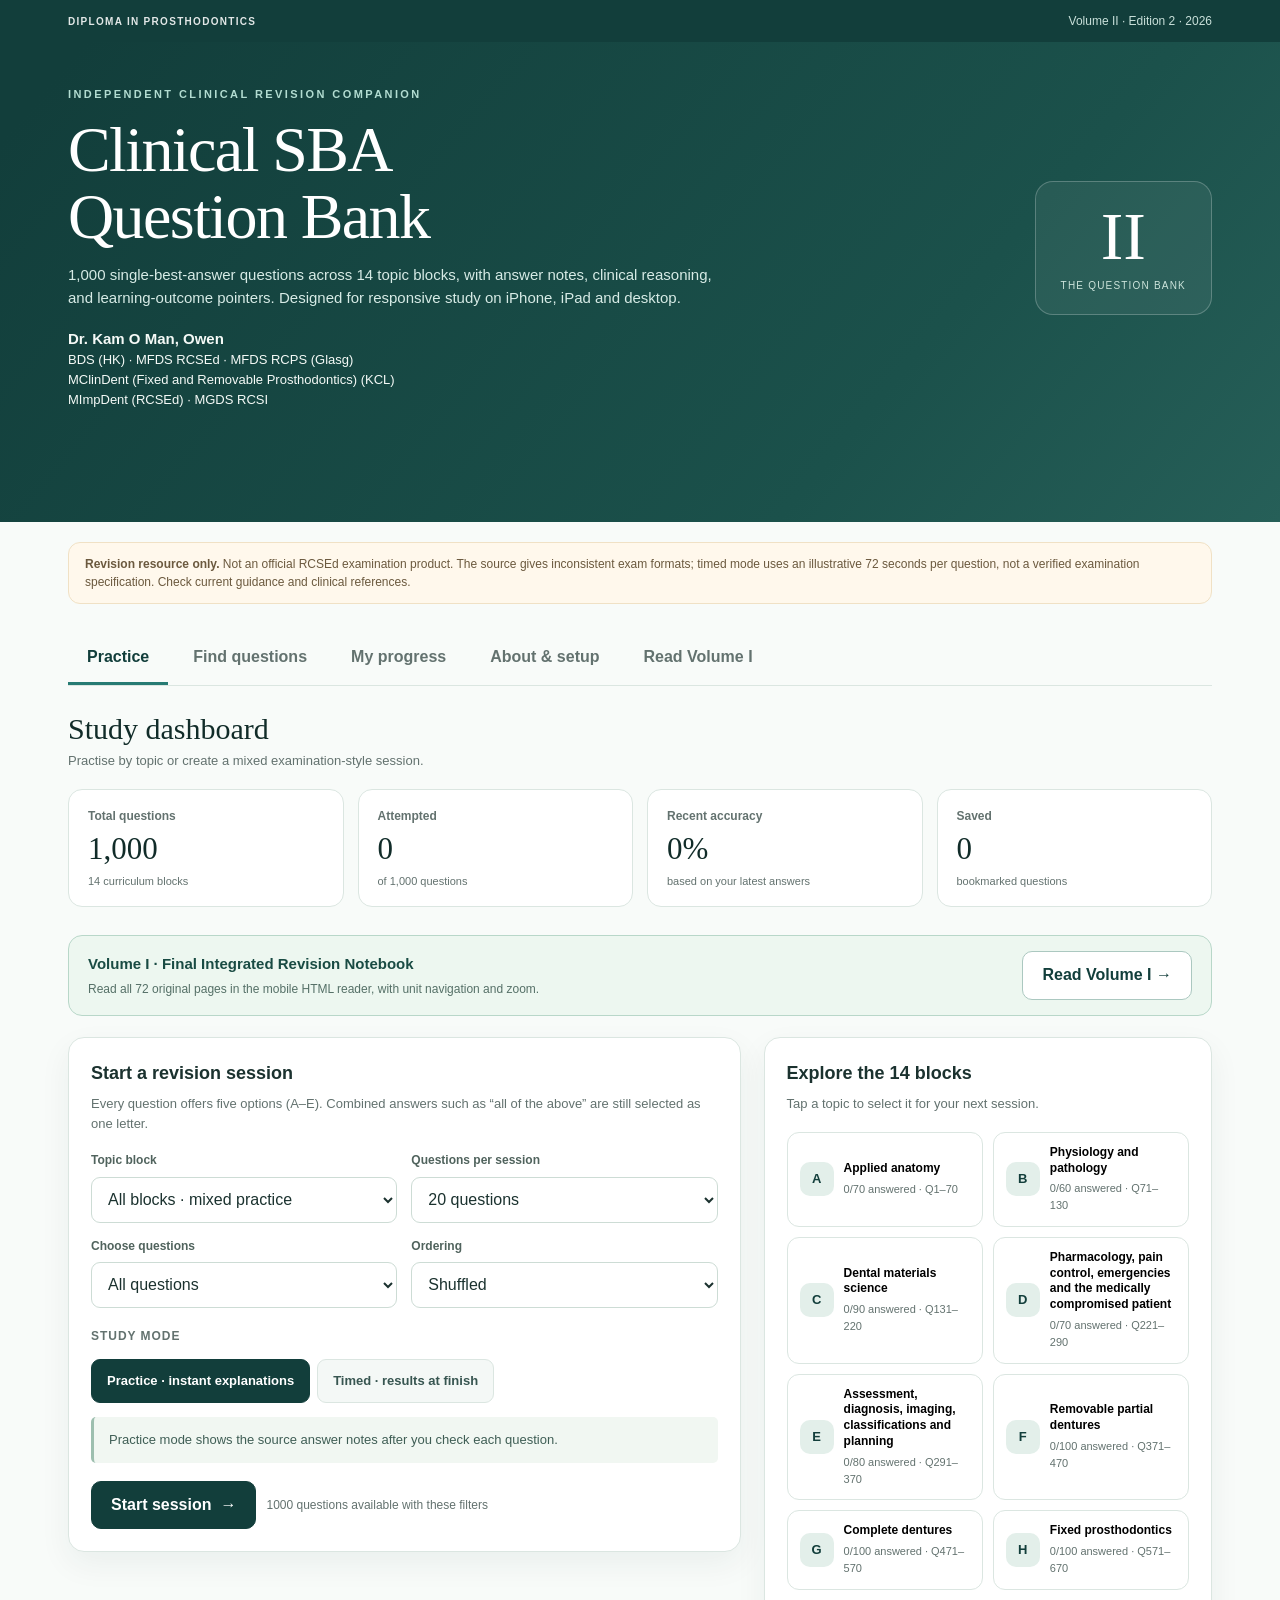
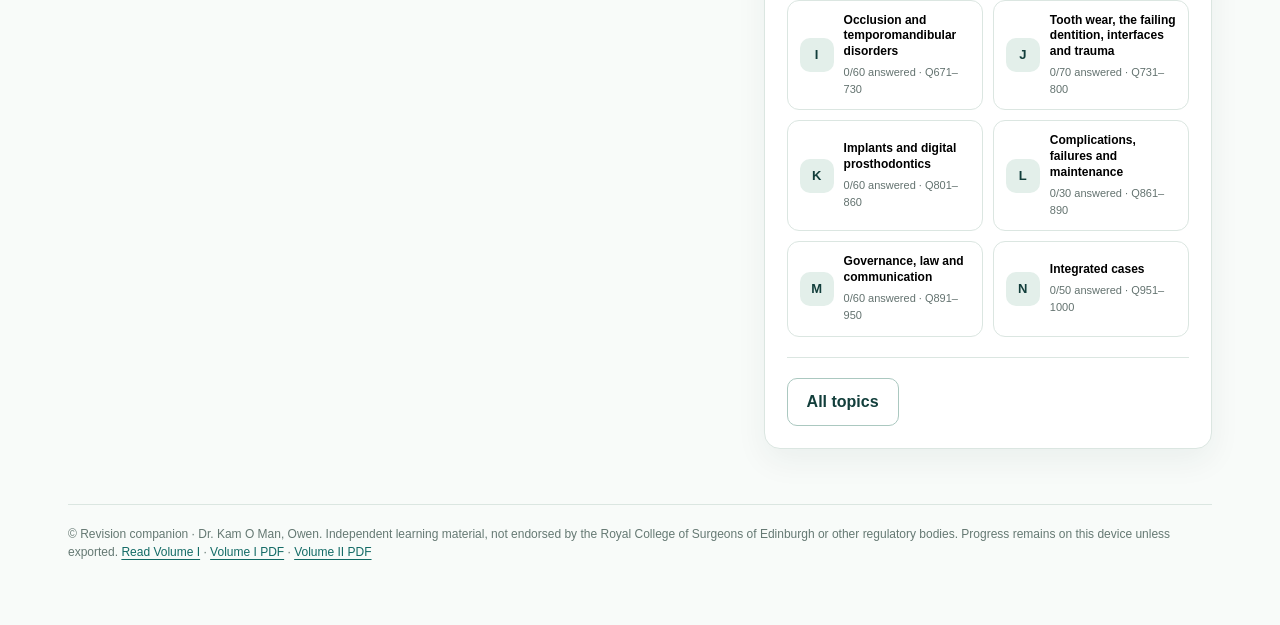
==== commit 2d9096e7: "Add files via upload" ====
--- a/index.html
+++ b/index.html
@@ -4,7 +4,7 @@
   <meta charset="utf-8">
   <meta name="viewport" content="width=device-width, initial-scale=1, viewport-fit=cover">
   <meta name="theme-color" content="#123e3b">
-  <meta name="description" content="1,500 interactive SBAs at Foundation, Intermediate and Advanced levels, with patient and laboratory case scenarios, explanations and progress tracking.">
+  <meta name="description" content="1,000 clinical SBA questions for the Diploma in Prosthodontics, with explanations and mobile study tools.">
   <meta name="apple-mobile-web-app-capable" content="yes">
   <meta name="apple-mobile-web-app-status-bar-style" content="default">
   <meta name="apple-mobile-web-app-title" content="Dip Pros SBA">
@@ -12,13 +12,12 @@
   <link rel="icon" type="image/png" href="assets/icon-192.png">
   <link rel="apple-touch-icon" href="assets/icon-192.png">
   <link rel="stylesheet" href="assets/style.css">
-  <title>Three-Level Clinical SBA Question Bank | Diploma in Prosthodontics</title>
+  <title>Clinical SBA Question Bank | Diploma in Prosthodontics</title>
 </head>
 <body>
   <a class="skip-link" href="#app">Skip to content</a>
   <div id="app" role="main"><div class="loading">Preparing the SBA revision bank…</div></div>
-  <script type="application/json" id="question-data">{"metadata":{"title":"Clinical SBA Question Bank","edition":"Comprehensive 1,500-Question Quality Audit + Clinical Revision (November 2026)","volume":"Volume II","author":"Dr. Kam O Man, Owen","source":"Dip Pros RCSEd Part 1 — Clinical SBA Bank (Edition 2).docx","notice":"All 1,500 items underwent automated consistency and high-risk content screening. 34 new clinical items replace source-derived questions and option-cue edits reduce giveaway answers. Independent specialist item review remains essential; do not interpret this as full examiner-calibrated validation.","advanced_count":500,"foundation_count":270,"dsfe_reference":"https://dsfe.org.uk/prosthodontics/","diploma_reference":"Diploma in Prosthodontics — Learning Outcomes, August 2026","scope":"Enhanced-skills/Level 2 learning outcomes; DSFE-inspired reasoning only, not official exam weighting or Diploma paper format.","case_families":140,"advanced_mock_papers":5,"mock_papers":{"1":[1103,1208,1261,1472,1210,1422,1213,1056,1476,1004,1267,1372,1110,1478,1269,1217,1060,1428,1376,1062,1483,1326,1431,1065,1275,1380,1013,1118,1223,1434,1382,1487,1068,1278,1489,1437,1018,1123,1228,1229,1282,1387,1020,1126,1441,1074,1023,1076,1181,1339,1392,1235,1288,1446,1290,1500,1028,1343,1186,1396,1031,1084,1399,1242,1348,1191,1296,1349,1245,1455,1193,1403,1089,1037,1353,1458,1301,1249,1461,1410,1096,1044,1097,1202,1308,1256,1047,1467,1311,1416],"2":[1259,1418,1051,1209,1314,1052,1367,1105,1263,1106,1317,1475,1423,1371,1057,1215,1268,1111,1321,1375,1480,1113,1061,1009,1272,1115,1325,1011,1379,1432,1433,1066,1381,1488,1121,1226,1332,1070,1280,1385,1490,1438,1334,1125,1284,1494,1286,1391,1129,1234,1444,1340,1026,1079,1184,1289,1342,1395,1238,1397,1345,1188,1452,1086,1244,1350,1298,1404,1196,1092,1197,1355,1460,1303,1408,1041,1357,1095,1305,1043,1411,1254,1098,1203,1414,1048,1363,1468,1101,1206],"3":[1417,1365,1313,1471,1053,1421,1369,1474,1002,1265,1005,1320,1425,1007,1270,1323,1481,1114,1219,1430,1273,1378,1064,1117,1222,1328,1329,1015,1120,1016,1436,1279,1384,1227,1071,1281,1386,1492,1230,1335,1440,1073,1021,1389,1495,1128,1338,1443,1024,1287,1497,1078,1341,1080,1448,1291,1082,1187,1240,1451,1085,1190,1295,1033,1453,1297,1035,1246,1194,1352,1091,1406,1039,1040,1356,1199,1304,1409,1252,1462,1307,1255,1360,1465,1099,1204,1257,1362,1100,1310],"4":[1258,1207,1312,1050,1470,1262,1420,1368,1001,1316,1107,1212,1370,1266,1109,1319,1006,1216,1059,1374,1479,1112,1427,1218,1271,1324,1377,1063,1484,1012,1327,1276,1486,1224,1067,1277,1330,1435,1017,1122,1333,1491,1072,1283,1388,1493,1127,1232,1442,1075,1285,1233,1182,1130,1445,1394,1499,1027,1029,1239,1344,1449,1083,1293,1189,1347,1400,1243,1034,1454,1087,1402,1351,1299,1247,1457,1090,1407,1250,1093,1094,1042,1200,1358,1463,1412,1413,1046,1361,1466],"5":[1205,1415,1049,1364,1469,1102,1260,1366,1104,1419,1315,1473,1211,1054,1264,1055,1003,1108,1318,1214,1424,1477,1058,1373,1426,1322,1008,1429,1482,1010,1220,1116,1221,1274,1485,1014,1119,1225,1383,1331,1069,1019,1124,1439,1231,1336,1022,1337,1390,1496,1077,1025,1183,1393,1498,1236,1237,1447,1185,1081,1292,1030,1450,1398,1241,1346,1294,1032,1401,1192,1088,1036,1456,1195,1300,1405,1038,1248,1354,1459,1302,1198,1251,1253,1201,1306,1359,1464,1045,1309]},"advanced_open_practice_only":[1404,1397,1329,1286,1387,1364,1327,1283,1384,1356,1402,1400,1296,1393,1361,1332,1292,1391,1358,1326,1403,1398,1396,1325,1295,1390,1359,1324,1290,1385,1394,1389,1330,1294,1386,1363,1328,1291,1382,1357,1401,1399,1331,1395,1362,1323,1293,1233,1392,1360],"updated":"9 November 2026","build":"2026-11-09","question_count":1500,"intermediate_count":730,"diploma_written_questions":150,"diploma_minutes":180,"dsfe_paper_questions":90,"dsfe_minutes":120,"diploma_mocks":{"1":[1098,1240,1382,377,401,590,990,18,701,489,114,648,786,1373,141,1280,741,848,103,300,192,569,202,926,636,1124,1333,31,1216,27,120,243,33,1311,720,830,360,1171,402,1039,858,165,608,1452,1257,293,816,1348,948,1363,321,768,399,420,976,285,514,687,52,658,794,232,486,432,1424,30,429,684,92,957,375,757,1141,1186,270,1136,496,1476,562,1036,825,310,804,1129,1494,711,1194,1002,561,1484,94,551,996,123,268,1359,1448,891,639,732,991,217,1199,1221,1054,537,1119,135,1043,1463,597,318,1168,854,325,738,1243,147,596,884,1236,656,1016,477,175,1324,890,117,1072,1123,1370,1313,1058,153,896,947,1271,1077,445,1378,889,1441,1308,370,817,548,264,1412,242,404],"2":[555,463,113,909,1456,519,1073,1473,1407,680,1458,633,194,568,1097,1185,119,148,61,1012,671,1410,1379,1040,988,1347,1031,530,813,964,10,1446,405,1350,676,1115,897,1061,595,1251,669,1102,279,273,1260,814,600,249,783,186,329,1224,727,95,1364,190,876,559,37,393,624,777,1143,699,280,89,638,614,771,539,99,328,220,806,923,14,356,1019,1268,1017,228,57,297,473,1413,146,845,163,218,1049,776,808,1358,137,418,1466,1500,448,442,397,1111,342,907,116,834,856,1091,960,662,1179,702,1381,1217,1066,1281,729,1237,1487,784,1338,327,1388,368,523,1008,913,1256,1027,474,981,1196,125,994,1492,324,422,881,576,53,240,1272,882,521,378,866,1213,355,1246,666,322],"3":[333,98,788,416,233,168,1304,1158,169,115,1394,64,307,1344,682,1184,1478,88,1314,1481,1261,1270,214,1160,1425,317,1320,1151,180,1336,961,195,430,1230,1156,6,1387,928,7,1283,453,733,993,1134,258,709,585,613,1057,1144,335,1089,554,759,601,886,252,1076,885,1352,391,900,439,341,271,667,753,1086,1295,859,1034,892,1235,316,653,51,571,481,517,1094,1082,553,87,512,1274,573,1331,557,641,693,454,775,547,1431,1433,1225,674,197,193,628,109,997,245,864,833,1438,850,531,1312,1163,428,1214,953,842,895,975,312,1419,45,1046,1205,874,219,110,828,946,160,230,39,836,340,534,1004,672,419,35,1307,291,1112,707,877,1340,373,681,365,1103,1375,612,1389,630],"4":[770,938,731,1495,577,1465,1341,348,1365,737,1322,665,713,1175,1296,575,646,510,921,903,451,1475,605,652,188,974,934,1450,1239,1150,423,1042,1048,495,935,1464,955,362,546,174,516,821,369,1018,1470,277,626,1147,47,85,462,58,1173,1078,34,1289,459,1249,824,849,1415,66,265,80,295,159,144,723,647,574,262,480,1488,832,716,374,879,1357,306,104,281,1440,617,1201,760,38,1121,138,406,1258,305,1110,207,1,1032,181,1479,700,670,371,411,78,982,526,871,107,1206,949,62,467,444,556,951,714,1349,1170,1210,829,1299,912,129,475,1427,379,1192,1418,1167,134,229,1104,1491,1447,795,162,309,251,880,1178,751,1339,308,740,987,1154,1253,1309,611,1157,260,1053],"5":[128,436,654,387,619,140,458,438,631,944,1282,766,97,71,592,490,1489,1108,721,1203,697,978,500,1022,1227,919,1052,227,747,998,779,584,581,941,618,767,995,54,809,372,452,1457,274,1482,1323,778,1392,69,1014,1264,805,802,645,497,1029,1190,298,131,1220,1125,1493,1003,55,100,16,1326,1183,59,1275,1417,386,1174,313,610,1081,145,36,1100,1396,225,1342,349,904,278,1429,487,398,1137,296,1045,164,781,172,1088,730,170,1329,971,1074,102,920,933,302,968,823,865,1068,22,1423,1306,1439,1404,694,870,1449,657,532,111,441,272,1242,718,522,198,1288,535,337,236,1302,263,157,725,1130,1007,1238,558,544,749,282,1038,1290,136,498,425,822,1198,911,764,1471,323],"6":[326,415,803,1354,424,216,1083,1477,1250,1071,70,887,1116,1278,1406,905,930,560,1204,1273,1207,1028,509,82,235,587,782,1490,1386,1161,383,649,1120,1486,367,79,857,1093,963,234,74,1376,139,21,588,545,154,173,1401,49,400,464,284,286,1398,599,412,565,692,1010,40,726,936,660,965,345,1254,1164,1055,1080,390,640,358,413,226,929,582,1133,643,239,1434,12,1013,1498,9,838,1067,1085,1472,1060,915,1369,1421,722,1241,1474,376,661,799,171,1303,899,695,1248,189,819,1368,1285,122,336,758,790,735,247,132,408,719,511,841,1064,471,1411,1041,901,706,1346,269,609,161,1300,746,67,11,533,780,1284,479,200,1232,739,86,1454,364,344,969,985,999,863,542,507],"7":[513,1247,1293,1437,472,798,201,515,549,1138,385,1209,155,916,678,1182,414,705,622,1128,1228,1420,338,483,970,1430,1292,1107,395,32,210,1035,878,1180,1315,380,586,616,972,301,1096,431,1400,815,493,1223,703,187,1177,29,650,1025,1155,668,1267,299,127,221,1330,4,789,552,1380,910,1422,101,853,381,1443,797,925,460,862,1317,962,1287,501,839,209,1148,1159,1499,525,256,382,334,275,579,482,984,1426,855,1372,772,644,986,1255,1172,124,820,1234,1353,1219,41,1408,651,769,267,1065,5,1050,1305,1146,1383,65,255,476,50,330,742,1460,1328,894,231,1011,241,591,196,755,748,902,673,918,924,1044,184,696,106,205,437,625,90,314,1075,455,352,17,1262,708,143],"8":[142,1259,1279,1079,1435,112,787,675,1084,1455,527,677,1316,1149,715,443,1222,868,1109,1384,1297,629,943,465,518,572,396,1047,1319,898,1051,339,203,1195,615,484,621,851,361,750,1266,906,91,1393,691,283,1286,23,578,468,989,237,1366,1444,118,927,2,331,812,826,56,761,343,745,543,607,688,967,1140,1188,1371,566,952,635,1294,1263,1118,664,403,931,43,1191,873,837,1090,77,1343,1023,791,1337,932,1142,60,1165,1334,992,1325,435,303,1428,73,149,1215,485,183,156,81,1321,384,1245,1030,152,248,1114,893,24,470,583,1105,238,176,290,1006,223,710,1037,185,63,311,1345,1461,1377,603,158,304,1101,427,973,564,508,785,762,827,433,744,550,389,1432,488,287],"9":[166,752,983,72,528,1062,1442,1291,1361,206,1122,1197,502,1020,150,690,25,426,478,623,1181,570,818,1131,908,1318,634,1152,289,1265,363,121,1395,244,1127,958,774,1056,469,182,42,529,598,75,409,461,728,1001,1169,211,392,346,1356,503,447,1024,1009,811,796,421,48,1391,663,347,457,698,966,1176,869,1212,1436,942,1208,1469,1187,642,736,977,1233,959,1385,914,763,807,1226,1252,26,434,506,208,261,222,292,1095,407,359,810,505,1416,1405,224,637,872,888,685,215,1399,1374,253,491,1139,1193,538,1117,96,46,177,319,717,1126,288,632,922,724,350,917,15,1497,589,332,1360,1005,792,843,1310,1467,734,801,1092,133,1402,594,1332,1229,83,883,20,604,108,1496],"10":[541,563,76,388,315,246,1059,580,1189,536,84,130,492,1211,410,627,712,852,1397,1015,1162,861,357,44,524,450,440,354,765,1135,1000,250,1069,800,178,1453,1244,294,940,276,499,655,494,449,1200,1132,1106,204,980,8,179,1070,937,875,1409,950,683,567,126,167,1483,846,659,213,835,28,679,606,1231,520,353,704,593,320,1113,945,1459,212,1462,417,1327,689,1218,1026,199,13,1063,1153,860,1277,1468,1355,1033,756,540,979,257,1451,266,1298,773,1021,743,19,847,504,1269,466,191,956,3,1335,1099,1362,844,754,602,1351,793,446,867,620,1276,105,68,259,1145,456,394,1390,1166,351,366,1202,840,1403,954,1087,1445,831,151,1414,1480,1367,1485,254,686,939,93,1301]},"rewritten_clinical_cases":256,"editorial_caveat":"256 of the original 1,000 questions now replaced with clinical drafts (including 60 added from membership themes). Other original questions and the separate 500 Advanced drafts are not fully reviewed. New content is not official examination material.","membership_theme_count":60,"membership_source_files":"Candidate-recalled MPros, MPerio, MEndo and MRD papers supplied in this conversation (2014–2020); not verbatim items or official examination evidence.","revisioned_question_ids":[8,14,63,81,108,109,119,123,128,133,148,152,169,172,176,179,192,202,208,224,236,237,238,247,248,249,251,268,277,282,288,311,317,337,346,348,356,365,366,368,435,436,452,458,459,461,462,484,492,515,520,547,548,574,585,599,614,618,620,624,632,651,663,664,679,697,710,711,750,766,767,768,785,791,798,815,816,817,818,821,827,832,836,845,869,877,890,913,914,917,933,941,943,950,956,963,964,965,973,976,981,988,997],"clinical_challenge_mocks":{"1":[1103,473,129,171,1332,1406,1135,1186,1384,1008,1121,1270,1366,1433,1026,1453,108,1086,1417,572,778,1175,370,295,547,1431,134,383,1126,1002,1015,1034,1262,1374,65,158,528,199,579,1114,551,557,1468,1206,1048,1041,581,1393,1281,1099,179,1310,1349,1492,1359,381,1102,1308,1017,732,145,1470,863,167,395,1136,1241,1217,1315,712,1353,1371,1325,155,1479,1193,624,1342,1289,278,1457,1180,1210,580,71,640,1240,1362,1400,658,1182,1486,1167,799,1004,1171,1093,1347,1277,1223,1303,1340,1090,293,1252,394,1030,1438,1059,769,1065,1228,1377,1447,1274,1094,687,813,1386,1260,734,1229,801,1482,1421,477,1128,1425,1462,1163,1198,1335,379,1109,147,1079,1076,1324,1010,200,489,380,1452,1132,1068,1404,1267,239,292,1213],"2":[1275,1013,1430,1279,1375,1368,141,1411,1123,1097,577,1023,1304,458,1397,189,268,1258,1361,191,1298,1124,284,791,1296,1129,505,169,1381,1062,1227,1176,1311,1138,1115,1232,1339,309,1183,1387,582,120,682,475,1111,1236,374,95,390,1242,211,808,1164,297,150,1196,1287,1316,75,166,1224,1396,1031,1265,1488,1107,1075,1003,1238,1318,576,653,1477,1459,1204,1212,1253,1169,1147,156,1389,1011,1131,1052,592,1216,806,468,1489,1056,1336,1261,1035,575,1469,1423,538,1016,1248,747,442,1476,323,497,803,296,1029,1493,1092,742,444,1139,518,62,1439,1414,1096,1420,670,1197,1189,534,1444,744,1159,1162,1166,1355,1077,1408,1379,139,1058,1251,1188,1156,1500,1322,1208,1352,1464,1481,474,140,1330,532,1341,740,1083,1173],"3":[423,1490,1098,428,1323,689,1306,1202,470,1455,1358,1416,1233,644,672,303,1168,216,237,738,1080,1021,1299,1478,1027,1451,1268,1382,1345,790,1286,1207,1405,1046,1042,1038,1110,205,1309,1045,1088,1070,1317,1051,198,1485,1398,74,1333,194,583,1442,149,1466,1271,1328,1463,132,346,1378,526,1432,1257,771,1440,387,1172,1191,1343,1295,1496,1154,570,1061,1337,1255,1151,1290,1006,1219,1214,484,1134,164,515,8,1078,1436,1222,1066,1108,1032,1391,1118,178,642,1179,517,1424,545,1280,1244,1231,600,1363,1458,1473,1113,1067,636,326,1418,511,1247,1239,188,1009,128,807,304,1497,804,177,578,138,1104,1445,488,1127,1087,429,1014,1302,1426,1158,1250,1143,221,1194,1370,1403,384,1410,774,862,1376,1148,842,1100,1283],"4":[1282,733,1199,1054,1130,1360,1412,1399,1385,1152,1402,1040,805,739,1254,1456,1499,1348,1091,1074,631,1234,180,1146,122,677,193,352,1372,1155,641,602,1314,308,142,1367,522,1085,1292,1185,1122,1105,1036,1141,1225,1338,44,385,1441,731,1320,1024,1494,1326,215,1018,1350,1334,1434,613,1294,1329,1057,1192,861,411,1161,1119,478,503,176,1184,361,1230,1259,1288,1278,1373,1344,113,1071,722,1474,1205,1150,388,523,1390,566,372,1209,1218,1460,629,212,373,479,1297,1201,1321,1415,1245,1422,1467,516,1144,262,737,137,1081,131,815,1095,218,13,1276,1084,1221,1069,1174,1157,1471,1395,802,1484,1112,1263,1116,1020,1063,1364,1043,143,242,1272,1354,1437,617,1449,1249,1060,1305,606,1446,1039,302,1001,163,1427,1050],"5":[1300,1089,1177,536,1483,279,1007,1498,1491,206,1211,743,417,222,508,1394,725,785,1226,519,1428,855,483,482,588,135,70,1327,1235,151,864,1419,1101,1190,1145,1285,1269,1495,1215,1435,573,1461,1012,746,1369,1033,1380,1165,1125,170,1313,1291,1022,593,1443,146,1356,1220,1246,1243,611,144,1293,1055,452,571,1480,174,1053,1331,1120,1181,1266,300,1448,1153,236,1264,1044,1472,1049,1487,1140,1450,1203,1137,63,1357,1019,1064,1429,1465,1346,1133,1047,1028,291,1413,73,392,181,1401,736,301,671,1392,1117,418,1365,1409,1351,585,1237,1037,1312,1142,168,1301,1160,1149,1200,1025,1388,1307,827,1273,1454,1170,1005,1073,656,186,1475,1195,375,109,1082,481,768,1072,1178,1106,1319,1187,1383,1407,1284,378,1256,501]},"revision_count_new_clinical":34,"revision_count_cue_normalization":69,"clinical_rewritten_1_1000":290},"blocks":[{"id":"A","title":"Applied anatomy","start":1,"end":70,"count":70},{"id":"B","title":"Physiology and pathology","start":71,"end":130,"count":60},{"id":"C","title":"Dental materials science","start":131,"end":220,"count":90},{"id":"D","title":"Pharmacology, pain control, emergencies and the medically compromised patient","start":221,"end":290,"count":70},{"id":"E","title":"Assessment, diagnosis, imaging, classifications and planning","start":291,"end":370,"count":80},{"id":"F","title":"Removable partial dentures","start":371,"end":470,"count":100},{"id":"G","title":"Complete dentures","start":471,"end":570,"count":100},{"id":"H","title":"Fixed prosthodontics","start":571,"end":670,"count":100},{"id":"I","title":"Occlusion and temporomandibular disorders","start":671,"end":730,"count":60},{"id":"J","title":"Tooth wear, the failing dentition, interfaces and trauma","start":731,"end":800,"count":70},{"id":"K","title":"Implants and digital prosthodontics","start":801,"end":860,"count":60},{"id":"L","title":"Complications, failures and maintenance","start":861,"end":890,"count":30},{"id":"M","title":"Governance, law and communication","start":891,"end":950,"count":60},{"id":"N","title":"Integrated cases","start":951,"end":1000,"count":50}],"questions":[{"id":1,"block":"A","stem":"A 58-year-old bruxist has firm, bilateral swellings at the angles of the mandible that bulge on clenching. You suspect masseteric hypertrophy.\nWhich nerve supplies the affected muscle?","options":["Buccal nerve","Masseteric nerve, from the anterior division of V3, passing through the mandibular notch","Facial nerve","Auriculotemporal nerve","Nerve to medial pterygoid"],"answer":"B","answerText":"Masseteric nerve.","why":"Masseter is supplied by the masseteric nerve, a motor branch of the anterior division of V3 that passes through the mandibular (sigmoid) notch. Masseteric hypertrophy is a recognised sign of bruxism.","others":"The buccal nerve is the only sensory branch of the anterior division; the facial nerve supplies muscles of facial expression, not mastication.","revise":"Unit 1 §1.1 · LO 1.1","brief":false,"tier":"intermediate","editorial_status":"Source-derived study item: machine-audited; full clinical distractor review still required","cognitive":"source-derived clinical application; more distractor review advised","review_version":"original-item-audited-2026-11-09","audit_flags":["answer-length-cue","original-source-not-fully-redrafted"]},{"id":2,"block":"A","stem":"A 34-year-old with tension-type headaches and TMD has a muscle tender to palpation above the zygomatic arch, in the temple.\nWhich muscle is this most likely to be?","options":["Masseter","Medial pterygoid","Lateral pterygoid","Temporalis","Anterior belly of digastric"],"answer":"D","answerText":"Temporalis.","why":"Temporalis lies in the temporal fossa and is the muscle most often palpably tender in tension-type headache linked to TMD.","others":"Masseter is felt over the ramus; the pterygoids cannot be palpated reliably from the temple.","revise":"Unit 1 §1.1 (exam traps), Unit 9 · LO 1.1","brief":false,"tier":"foundation","editorial_status":"Source-derived study item: machine-audited; full clinical distractor review still required","cognitive":"foundation: interpretation of relevant biological or technical finding","review_version":"original-item-audited-2026-11-09","audit_flags":["short-justification","original-source-not-fully-redrafted"]},{"id":3,"block":"A","stem":"After a fall, a 22-year-old has a fracture of the left condylar neck. The radiograph shows the condylar head displaced anteromedially.\nWhich muscle has displaced it?","options":["Lateral pterygoid (inferior head)","Masseter","Temporalis","Medial pterygoid","Posterior belly of digastric"],"answer":"A","answerText":"Lateral pterygoid (inferior head).","why":"The inferior head inserts into the pterygoid fovea on the condylar neck, so after a neck fracture it pulls the head forwards and medially.","others":"Masseter, temporalis and medial pterygoid act on the ramus and coronoid, below the fracture.","revise":"Unit 1 §1.1 · LO 1.1","brief":false,"tier":"foundation","editorial_status":"Source-derived study item: machine-audited; full clinical distractor review still required","cognitive":"foundation: interpretation of relevant biological or technical finding","review_version":"original-item-audited-2026-11-09","audit_flags":["original-source-not-fully-redrafted"]},{"id":4,"block":"A","stem":"A patient has lost function of the right nerve to lateral pterygoid after surgery.\nOn wide opening, how will the mandible move?","options":["It deviates to the left","It opens straight","It deviates to the right","It cannot open at all","It protrudes without opening"],"answer":"C","answerText":"It deviates to the right.","why":"Each lateral pterygoid pulls its own condyle forward. If the right one fails, the left condyle translates alone and swings the chin towards the paralysed (right) side.","others":"Opening still occurs through the left muscle and the depressors, so D is wrong.","revise":"Unit 1 §1.1 · LO 1.1","brief":false,"tier":"intermediate","editorial_status":"Source-derived study item: machine-audited; full clinical distractor review still required","cognitive":"source-derived clinical application; more distractor review advised","review_version":"original-item-audited-2026-11-09","audit_flags":["short-stem","original-source-not-fully-redrafted"]},{"id":5,"block":"A","stem":"A patient has weakness during mandibular retrusion, but elevation remains powerful. Examination suggests selective damage to the horizontal fibres of one first-arch masticatory muscle. Which muscle is most directly implicated?","options":["Anterior temporalis","Posterior temporalis","Superficial masseter","Medial pterygoid","Inferior head of lateral pterygoid"],"answer":"B","answerText":"Posterior temporalis","why":"The posterior horizontal fibres of temporalis are major retractors of the mandible; masseter and medial pterygoid chiefly elevate.","others":"The anterior temporalis can elevate strongly, whereas the inferior lateral pterygoid contributes to opening and protrusion.","revise":"Unit 1, In one minute · LO 1.1","brief":false,"tier":"foundation","editorial_status":"new AI-assisted applied clinical case; needs qualified review","cognitive":"clinical vignette: causal mechanism and closest-alternative judgement","clinical_theme":"Functional mastication anatomy","source_question_id":5,"source_original_stem":"You are explaining to a student which muscles close the mouth during a denture wearer's power stroke.\nWhich muscles elevate the mandible?","review_version":"original-item-audited-2026-11-09","audit_flags":["short-justification"]},{"id":6,"block":"A","stem":"A 41-year-old has 22 mm of pain-free opening, then a click and further opening to 45 mm.\nWhich movement occurs in the lower (condyle–disc) compartment during the first 20–25 mm?","options":["Translation","Rotation (hinge movement)","Lateral shift only","Protrusion","No movement"],"answer":"B","answerText":"Rotation.","why":"The lower compartment (condyle against disc) allows hinge rotation for the first 20–25 mm; translation then occurs in the upper compartment.","others":"Translation is an upper-compartment movement.","revise":"Unit 1 §1.5 · LO 1.5","brief":false,"tier":"intermediate","editorial_status":"Source-derived study item: machine-audited; full clinical distractor review still required","cognitive":"source-derived clinical application; more distractor review advised","review_version":"original-item-audited-2026-11-09","audit_flags":["short-justification","limited-distractor-analysis","original-source-not-fully-redrafted"]},{"id":7,"block":"A","stem":"A patient with TMD describes earache with no ear disease on examination.\nWhich nerve provides the main sensory supply to the TMJ and explains the referral?","options":["Facial nerve","Great auricular nerve","Chorda tympani","Masseteric nerve alone","Auriculotemporal nerve"],"answer":"E","answerText":"Auriculotemporal nerve.","why":"The auriculotemporal nerve is the main sensory supply of the TMJ (with the masseteric and deep temporal nerves, Hilton's law). It also supplies the ear, which explains referred earache.","others":"The chorda tympani carries taste; the great auricular supplies skin over the parotid.","revise":"Unit 1 §1.5 · LO 1.5","brief":false,"tier":"intermediate","editorial_status":"Source-derived study item: machine-audited; full clinical distractor review still required","cognitive":"source-derived clinical application; more distractor review advised","review_version":"original-item-audited-2026-11-09","audit_flags":["original-source-not-fully-redrafted"]},{"id":8,"block":"A","stem":"A 46-year-old with a unilateral ache just anterior to the ear reports pain when chewing and tenderness on palpation over the joint, but no dental pain. The otoscopic examination is normal. Palpation of the temporalis is also mildly tender. Which finding would most strongly support a primary TMJ rather than solely myofascial source?","options":["Pain aggravated by ipsilateral joint loading with reproducible preauricular tenderness","A history of intermittent tension headache without pain on jaw movement","A tender temporalis belly but painless joint compression","Pain triggered only by cold drinks to a restored molar","A brief electric shock from light cheek contact"],"answer":"A","answerText":"Pain aggravated by ipsilateral joint loading with reproducible preauricular tenderness","why":"Joint-localised familiar pain reproduced by movement and loading strengthens an arthrogenous diagnosis. Temporalis tenderness alone supports muscle pain but does not establish the joint as the primary source.","others":"Cold-provoked symptoms imply a pulpal source; tactile shocks suggest neuropathic pain, and a headache history alone is nonspecific.","revise":"Volume I, Unit 1 · Diploma LO 1.1; 2a.5; 2a.17 · Reference themes: 2019 Edinburgh MPros; 2017 Dubai MPros","brief":false,"tier":"intermediate","editorial_status":"New case drafted with differential justification; independent specialist review still required","cognitive":"Clinical synthesis, decision discrimination and cause–effect","clinical_theme":"TMJ referral pain and examination","source_original_stem":"A patient with disc displacement without reduction has pain on loading the joint.\nWhich tissue is the main source of the pain?","source_question_id":8,"reference_provenance":"2019 Edinburgh MPros; 2017 Dubai MPros; historical material used for themes only, not reproduced verbatim","review_version":"full-review-2026-11-09","audit_flags":["answer-options-revised-reset-old-score"]},{"id":9,"block":"A","stem":"You are reviewing TMJ anatomy before examining a patient with a dislocation history.\nWhich ligament is the true stabiliser of the joint, limiting posterior and inferior movement of the condyle?","options":["Sphenomandibular ligament","Stylomandibular ligament","Pterygomandibular raphe","Lateral (temporomandibular) ligament","Stylohyoid ligament"],"answer":"D","answerText":"Lateral (temporomandibular) ligament.","why":"It is the true stabiliser, limiting posterior and inferior condylar movement.","others":"The sphenomandibular and stylomandibular ligaments are accessory and contribute little.","revise":"Unit 1 §1.5 · LO 1.5","brief":false,"tier":"intermediate","editorial_status":"Source-derived study item: machine-audited; full clinical distractor review still required","cognitive":"source-derived clinical application; more distractor review advised","review_version":"original-item-audited-2026-11-09","audit_flags":["short-justification","limited-distractor-analysis","original-source-not-fully-redrafted"]},{"id":10,"block":"A","stem":"A dental student asks why the TMJ heals and remodels differently from other synovial joints.\nWhat covers the articular surfaces of the TMJ?","options":["Hyaline cartilage","Elastic cartilage","Fibrocartilage","Synovial membrane","Periosteum only"],"answer":"C","answerText":"Fibrocartilage.","why":"The TMJ surfaces are fibrocartilage, reflecting their intramembranous origin. This tissue can remodel under load.","others":"Hyaline cartilage covers most other synovial joints.","revise":"Unit 1 §1.5 · LO 1.5","brief":false,"tier":"intermediate","editorial_status":"Source-derived study item: machine-audited; full clinical distractor review still required","cognitive":"source-derived clinical application; more distractor review advised","review_version":"original-item-audited-2026-11-09","audit_flags":["short-stem","short-justification","limited-distractor-analysis","original-source-not-fully-redrafted"]},{"id":11,"block":"A","stem":"A patient gags strongly during upper impressions.\nWhich nerves form the afferent and efferent limbs of the gag reflex?","options":["Trigeminal afferent, facial efferent","Glossopharyngeal afferent, vagus efferent","Vagus afferent, glossopharyngeal efferent","Hypoglossal afferent, vagus efferent","Facial afferent, hypoglossal efferent"],"answer":"B","answerText":"Glossopharyngeal afferent, vagus efferent.","why":"IX carries the sensation from the posterior tongue and oropharynx; X drives the pharyngeal response.","others":"","revise":"Unit 1 §1.4 · LO 1.1","brief":false,"tier":"foundation","editorial_status":"Source-derived study item: machine-audited; full clinical distractor review still required","cognitive":"foundation: interpretation of relevant biological or technical finding","review_version":"original-item-audited-2026-11-09","audit_flags":["short-stem","short-justification","limited-distractor-analysis","original-source-not-fully-redrafted"]},{"id":12,"block":"A","stem":"A new lower complete denture lifts every time the patient protrudes the tongue. The anterior lingual flange is over-extended.\nWhich muscle is displacing it, and what is its nerve supply?","options":["Mylohyoid; nerve to mylohyoid","Genioglossus; hypoglossal nerve","Geniohyoid; C1 via the hypoglossal nerve","Palatoglossus; vagus","Buccinator; facial nerve"],"answer":"B","answerText":"Genioglossus; hypoglossal nerve.","why":"Genioglossus and the lingual frenum limit the anterior lingual flange; protrusion tightens them and lifts an over-extended flange.","others":"Mylohyoid limits the flange in the molar region, not anteriorly.","revise":"Unit 1 §1.4, §1.6 · LO 1.1, 2a.5","brief":false,"tier":"intermediate","editorial_status":"Source-derived study item: machine-audited; full clinical distractor review still required","cognitive":"source-derived clinical application; more distractor review advised","review_version":"original-item-audited-2026-11-09","audit_flags":["short-justification","limited-distractor-analysis","original-source-not-fully-redrafted"]},{"id":13,"block":"A","stem":"A lower denture lifts when the patient swallows and the lingual flange is excessively deep in the posterior molar region. Which structure is most implicated?","options":["Loss of posterior palatal seal at the vibrating line","Coronoid interference with a maxillary distobuccal flange","Masseteric action against the mandibular distobuccal flange","Pressure over a superficial mental foramen on a resorbed ridge","Mylohyoid elevation affecting lingual flange movement"],"answer":"E","answerText":"Mylohyoid elevation affecting lingual flange movement","why":"Mylohyoid elevation changes the floor of mouth and can dislodge a flange that impinges functionally.","others":"Coronoid interference is generally a maxillary distobuccal issue.","revise":"Volume I · Volume I Unit 1 · Diploma LO 1.1; 1.5; 2a.5","brief":false,"tier":"intermediate","editorial_status":"new AI-assisted clinical case; awaiting independent review","cognitive":"cause–effect, discrimination and applied clinical judgement","clinical_theme":"Denture bearing anatomy applied","source_question_id":13,"source_original_stem":"A lower denture rises when the patient swallows. The lingual flange in the molar region extends straight down below the mylohyoid ridge.\nWhich muscle is responsible?","review_version":"original-item-audited-2026-11-09","audit_flags":["short-stem","short-justification","limited-distractor-analysis"]},{"id":14,"block":"A","stem":"A newly delivered mandibular complete denture retains well at rest. On forceful clenching the distobuccal flange causes a reproducible sore spot and the posterior saddle dislodges. Pressure-indicator paste shows a localised interference and there is no obvious working-side occlusal premature contact. What is the most appropriate first correction?","options":["Increase the vertical dimension to reduce masseter recruitment","Relieve the distobuccal flange after confirming the functional masseteric notch","Remove the indirect retainer and increase distal clasp retention","Increase the lingual flange extension to stabilise the whole denture","Prescribe adhesive without modifying the contour"],"answer":"B","answerText":"Relieve the distobuccal flange after confirming the functional masseteric notch","why":"The masseter contracts during clenching and can impinge on an overextended distobuccal border. Functionally localised relief addresses the cause without sacrificing support elsewhere.","others":"An occlusal cause should still be considered, but the reproducible local border interference is more discriminating than a generic lack of retention.","revise":"Volume I, Unit 1 · Diploma LO 1.1; 2c.13; 2c.21 · Reference themes: 2015 MRD; 2020 Edinburgh MPros","brief":false,"tier":"foundation","editorial_status":"New case drafted with differential justification; independent specialist review still required","cognitive":"Clinical synthesis, decision discrimination and cause–effect","clinical_theme":"Functional border and masseteric influence","source_original_stem":"A patient reports a sore spot at the distobuccal corner of a lower denture whenever they clench.\nWhich muscle is pressing on the flange?","source_question_id":14,"reference_provenance":"2015 MRD; 2020 Edinburgh MPros; historical material used for themes only, not reproduced verbatim","review_version":"full-review-2026-11-09","audit_flags":["answer-options-revised-reset-old-score"]},{"id":15,"block":"A","stem":"An upper denture is dislodged when the patient opens wide or moves the jaw sideways. The distobuccal flange is very thick.\nWhich structure is interfering with it?","options":["Zygomatic buttress","Hamular notch","Masseter","Coronoid process","Maxillary tuberosity"],"answer":"D","answerText":"Coronoid process.","why":"On opening and lateral movement the coronoid moves forward into the space beside the tuberosity, limiting the width of the upper distobuccal flange.","others":"","revise":"Unit 1 §1.6 · LO 1.1","brief":false,"tier":"foundation","editorial_status":"Source-derived study item: machine-audited; full clinical distractor review still required","cognitive":"foundation: interpretation of relevant biological or technical finding","review_version":"original-item-audited-2026-11-09","audit_flags":["limited-distractor-analysis","original-source-not-fully-redrafted"]},{"id":16,"block":"A","stem":"You are marking the post-dam on a master cast.\nWhich landmark is a useful guide to its position?","options":["Incisive papilla","Palatal rugae","Fovea palatini, near the vibrating line","Midline raphe","Zygomatic buttress"],"answer":"C","answerText":"Fovea palatini, near the vibrating line.","why":"The post-dam lies between the anterior and posterior vibrating lines; the foveae sit close to this area and help locate it.","others":"","revise":"Unit 1 §1.6 · LO 1.1","brief":false,"tier":"foundation","editorial_status":"Source-derived study item: machine-audited; full clinical distractor review still required","cognitive":"foundation: interpretation of relevant biological or technical finding","review_version":"original-item-audited-2026-11-09","audit_flags":["short-stem","short-justification","limited-distractor-analysis","original-source-not-fully-redrafted"]},{"id":17,"block":"A","stem":"On the master cast of an edentulous maxilla, you identify the hamular (pterygomaxillary) notches.\nWhat do they mark?","options":["The posterior limit of the tuberosity and the lateral extent of the post-dam","The anterior limit of the soft palate","The parotid duct opening","The position of the greater palatine foramen","The buccal frenum"],"answer":"A","answerText":"Posterior limit of the tuberosity and lateral extent of the post-dam.","why":"The post-dam runs from one hamular notch to the other, and the denture must reach into the notches for a complete seal.","others":"","revise":"Unit 1 §1.6 · LO 1.1","brief":false,"tier":"intermediate","editorial_status":"Source-derived study item: machine-audited; full clinical distractor review still required","cognitive":"source-derived clinical application; more distractor review advised","review_version":"original-item-audited-2026-11-09","audit_flags":["short-stem","limited-distractor-analysis","original-source-not-fully-redrafted"]},{"id":18,"block":"A","stem":"A 76-year-old with a severely resorbed mandible has tingling in the lower lip when chewing with a new denture.\nWhat is the most likely cause?","options":["Pressure on the lingual nerve","Pressure on the mental nerve where the foramen now lies near the ridge crest","Pressure on the buccal nerve","Pressure on the nerve to mylohyoid","An allergy to the denture base"],"answer":"B","answerText":"Mental nerve at a foramen near the crest.","why":"In severe resorption the mental foramen comes to lie on or near the ridge crest, so the denture compresses the nerve. Relieve the fitting surface over it.","others":"Allergy causes generalised mucosal changes, not lip paraesthesia.","revise":"Unit 1 §1.6 · LO 1.1, 2a.5","brief":false,"tier":"intermediate","editorial_status":"Source-derived study item: machine-audited; full clinical distractor review still required","cognitive":"source-derived clinical application; more distractor review advised","review_version":"original-item-audited-2026-11-09","audit_flags":["short-stem","limited-distractor-analysis","answer-length-cue","original-source-not-fully-redrafted"]},{"id":19,"block":"A","stem":"A patient has a burning pain behind the upper incisors under a new upper denture. The mucosa there is slightly red.\nWhich area needs relief?","options":["Rugae","Fovea palatini","Midline raphe posteriorly","Zygomatic buttress","Incisive papilla (nasopalatine nerve)"],"answer":"E","answerText":"Incisive papilla.","why":"The papilla overlies the incisive foramen and the nasopalatine nerve, a standard relief area. Pressure causes burning anterior pain.","others":"","revise":"Unit 1 §1.6 · LO 1.1","brief":false,"tier":"intermediate","editorial_status":"Source-derived study item: machine-audited; full clinical distractor review still required","cognitive":"source-derived clinical application; more distractor review advised","review_version":"original-item-audited-2026-11-09","audit_flags":["short-stem","short-justification","limited-distractor-analysis","original-source-not-fully-redrafted"]},{"id":20,"block":"A","stem":"A patient reports swelling of the cheek on eating, with an over-extended upper buccal flange opposite the upper second molar.\nWhich structure could be compressed?","options":["Submandibular duct","Sublingual ducts","Parotid duct","Buccal fat pad","Facial artery"],"answer":"C","answerText":"Parotid duct.","why":"It opens opposite the upper second molar and can be compressed by an over-extended or thick buccal flange.","others":"","revise":"Unit 1 §1.6, §1.8 · LO 1.1","brief":false,"tier":"foundation","editorial_status":"Source-derived study item: machine-audited; full clinical distractor review still required","cognitive":"foundation: interpretation of relevant biological or technical finding","review_version":"original-item-audited-2026-11-09","audit_flags":["short-stem","short-justification","limited-distractor-analysis","original-source-not-fully-redrafted"]},{"id":21,"block":"A","stem":"A 45-year-old has an abscess on a lower second molar, with swelling below the lower border of the mandible.\nWhich space is involved?","options":["Sublingual space","Buccal space","Canine space","Submandibular space","Submental space"],"answer":"D","answerText":"Submandibular space.","why":"By the mylohyoid line rule, lower second and third molar apices lie below the mylohyoid attachment, so infection spreads into the submandibular space.","others":"","revise":"Unit 1 §1.7 · LO 1.1","brief":false,"tier":"intermediate","editorial_status":"Source-derived study item: machine-audited; full clinical distractor review still required","cognitive":"source-derived clinical application; more distractor review advised","review_version":"original-item-audited-2026-11-09","audit_flags":["short-stem","limited-distractor-analysis","original-source-not-fully-redrafted"]},{"id":22,"block":"A","stem":"A lower first premolar abscess has produced a swelling in the floor of the mouth, above the mylohyoid.\nWhich space is involved?","options":["Sublingual space","Submandibular space","Submasseteric space","Pterygomandibular space","Parapharyngeal space"],"answer":"A","answerText":"Sublingual space.","why":"Teeth from the incisors to the first molar have apices above mylohyoid; infection spreads into the sublingual space.","others":"","revise":"Unit 1 §1.7 · LO 1.1","brief":false,"tier":"intermediate","editorial_status":"Source-derived study item: machine-audited; full clinical distractor review still required","cognitive":"source-derived clinical application; more distractor review advised","review_version":"original-item-audited-2026-11-09","audit_flags":["short-stem","low-clinical-context","short-justification","limited-distractor-analysis","original-source-not-fully-redrafted"]},{"id":23,"block":"A","stem":"A 50-year-old presents with bilateral swelling below the mandible and under the chin, a raised floor of the mouth, drooling and a muffled voice.\nWhat is the most appropriate action?","options":["Antibiotics and review in 48 hours","Incise and drain intraorally in the practice","Extract the cause and send the patient home","Warm saline mouthwashes","Emergency referral for airway management"],"answer":"E","answerText":"Emergency referral for airway management.","why":"Bilateral submandibular, sublingual and submental involvement is Ludwig's angina, an airway emergency.","others":"Treating in practice, or delaying with antibiotics, risks airway obstruction.","revise":"Unit 1 §1.7, companion note 03 (risk and referral) · LO 1.1, 2a.6","brief":false,"tier":"intermediate","editorial_status":"Source-derived study item: machine-audited; full clinical distractor review still required","cognitive":"source-derived clinical application; more distractor review advised","review_version":"original-item-audited-2026-11-09","audit_flags":["short-justification","limited-distractor-analysis","original-source-not-fully-redrafted","prescribing-guidance-check"]},{"id":24,"block":"A","stem":"A patient has an upper canine abscess with swelling near the inner corner of the eye.\nWhat is the main danger of this spread?","options":["Ludwig's angina","Cavernous sinus thrombosis via the angular and ophthalmic veins","Mediastinitis","Parotitis","Trismus"],"answer":"B","answerText":"Cavernous sinus thrombosis.","why":"Upper canine infection above levator anguli oris enters the canine space. It can spread through the angular and ophthalmic veins to the cavernous sinus.","others":"","revise":"Unit 1 §1.7 · LO 1.1","brief":false,"tier":"foundation","editorial_status":"Source-derived study item: machine-audited; full clinical distractor review still required","cognitive":"foundation: interpretation of relevant biological or technical finding","review_version":"original-item-audited-2026-11-09","audit_flags":["short-stem","limited-distractor-analysis","answer-length-cue","original-source-not-fully-redrafted"]},{"id":25,"block":"A","stem":"You explain to a colleague why infection in the infratemporal region is dangerous.\nHow does the pterygoid venous plexus communicate with the cavernous sinus?","options":["Through the facial artery","Through the parotid gland","Through emissary veins","Through the external jugular vein","There is no communication"],"answer":"C","answerText":"Emissary veins.","why":"The pterygoid plexus connects to the cavernous sinus through emissary veins, a route for intracranial spread of infection.","others":"","revise":"Unit 1 §1.3 · LO 1.1","brief":false,"tier":"intermediate","editorial_status":"Source-derived study item: machine-audited; full clinical distractor review still required","cognitive":"source-derived clinical application; more distractor review advised","review_version":"original-item-audited-2026-11-09","audit_flags":["short-stem","low-clinical-context","short-justification","limited-distractor-analysis","original-source-not-fully-redrafted"]},{"id":26,"block":"A","stem":"An inferior alveolar nerve block is given.\nInto which space is the solution deposited?","options":["Submandibular space","Buccal space","Sublingual space","Pterygomandibular space","Canine space"],"answer":"D","answerText":"Pterygomandibular space.","why":"It contains the inferior alveolar and lingual nerves and vessels and is the target of the block.","others":"","revise":"Unit 1 §1.7 · LO 1.1","brief":false,"tier":"foundation","editorial_status":"Source-derived study item: machine-audited; full clinical distractor review still required","cognitive":"foundation: interpretation of relevant biological or technical finding","review_version":"original-item-audited-2026-11-09","audit_flags":["short-stem","low-clinical-context","short-justification","limited-distractor-analysis","original-source-not-fully-redrafted"]},{"id":27,"block":"A","stem":"After an infected lower third molar, a patient has marked trismus and swelling over the angle of the mandible.\nWhich space is most likely involved?","options":["Submasseteric space","Canine space","Sublingual space","Submental space","Space of the body of the mandible"],"answer":"A","answerText":"Submasseteric space.","why":"Submasseteric infection, often from a lower third molar, presents with marked trismus and swelling over the angle.","others":"","revise":"Unit 1 §1.7 · LO 1.1","brief":false,"tier":"intermediate","editorial_status":"Source-derived study item: machine-audited; full clinical distractor review still required","cognitive":"source-derived clinical application; more distractor review advised","review_version":"original-item-audited-2026-11-09","audit_flags":["short-stem","short-justification","limited-distractor-analysis","original-source-not-fully-redrafted"]},{"id":28,"block":"A","stem":"After a successful inferior alveolar block, the buccal gingiva of 46 is still sensitive during a crown preparation.\nWhich nerve needs anaesthetising?","options":["Lingual nerve","Nerve to mylohyoid","Mental nerve","Auriculotemporal nerve","Long buccal nerve, the sensory branch of the anterior division"],"answer":"E","answerText":"Long buccal nerve.","why":"The buccal nerve is the only sensory branch of the anterior division of V3; the inferior alveolar block does not reach it, so the buccal gingiva of lower molars needs a separate injection.","others":"","revise":"Unit 1 §1.2 · LO 1.1","brief":false,"tier":"foundation","editorial_status":"Source-derived study item: machine-audited; full clinical distractor review still required","cognitive":"foundation: interpretation of relevant biological or technical finding","review_version":"original-item-audited-2026-11-09","audit_flags":["short-stem","limited-distractor-analysis","answer-length-cue","original-source-not-fully-redrafted"]},{"id":29,"block":"A","stem":"You are describing the nerve to mylohyoid to a student.\nWhich muscles does it supply?","options":["Mylohyoid and posterior belly of digastric","Mylohyoid and anterior belly of digastric","Geniohyoid and mylohyoid","Genioglossus and mylohyoid","Mylohyoid alone"],"answer":"B","answerText":"Mylohyoid and anterior belly of digastric.","why":"The nerve to mylohyoid leaves the inferior alveolar nerve and supplies both.","others":"The posterior belly of digastric is facial nerve; geniohyoid is C1.","revise":"Unit 1 §1.2, §1.4 · LO 1.1","brief":false,"tier":"foundation","editorial_status":"Source-derived study item: machine-audited; full clinical distractor review still required","cognitive":"foundation: interpretation of relevant biological or technical finding","review_version":"original-item-audited-2026-11-09","audit_flags":["short-stem","low-clinical-context","short-justification","limited-distractor-analysis","original-source-not-fully-redrafted"]},{"id":30,"block":"A","stem":"After middle-ear surgery, a patient loses taste in the anterior tongue and experiences dry mouth, but tongue motor function is preserved. Which affected fibre pathway most directly explains the paired symptoms?","options":["Glossopharyngeal sensory fibres only","Hypoglossal motor fibres","Chorda tympani carrying taste and parasympathetic fibres via the lingual nerve","Long buccal nerve sensory fibres","Greater petrosal fibres to the pterygopalatine ganglion"],"answer":"C","answerText":"Chorda tympani carrying taste and parasympathetic fibres via the lingual nerve","why":"Chorda tympani contributes anterior-tongue taste and parasympathetic secretomotor fibres that join the lingual nerve en route to the submandibular ganglion.","others":"Lingual injury may also affect sensation, but the characteristic combined loss after ear surgery implicates chorda tympani rather than tongue motor nerves.","revise":"Unit 1 §1.2, §1.8 · LO 1.1","brief":false,"tier":"foundation","editorial_status":"new AI-assisted applied clinical case; needs qualified review","cognitive":"clinical vignette: causal mechanism and closest-alternative judgement","clinical_theme":"Combined taste and secretomotor anatomy","source_question_id":30,"source_original_stem":"A patient has a lingual nerve injury after surgery, distal to where the chorda tympani joins it.\nWhat does the chorda tympani carry within the lingual nerve?","review_version":"original-item-audited-2026-11-09","audit_flags":["short-justification"]},{"id":31,"block":"A","stem":"After parotid surgery, a patient sweats and flushes over the cheek when eating.\nWhich nerve is involved?","options":["Great auricular nerve","Facial nerve","Auriculotemporal nerve","Lingual nerve","Buccal nerve"],"answer":"C","answerText":"Auriculotemporal nerve.","why":"It carries secretomotor fibres to the parotid. After surgery these fibres can regrow into sweat glands (Frey's syndrome).","others":"","revise":"Unit 1 §1.2 · LO 1.1","brief":false,"tier":"foundation","editorial_status":"Source-derived study item: machine-audited; full clinical distractor review still required","cognitive":"foundation: interpretation of relevant biological or technical finding","review_version":"original-item-audited-2026-11-09","audit_flags":["short-stem","short-justification","limited-distractor-analysis","original-source-not-fully-redrafted"]},{"id":32,"block":"A","stem":"A patient with a skull-base injury is noted to have damaged the artery passing through the foramen spinosum.\nWhich branch of the maxillary artery is this?","options":["Middle meningeal artery","Inferior alveolar artery","Sphenopalatine artery","Infraorbital artery","Deep temporal artery"],"answer":"A","answerText":"Middle meningeal artery.","why":"A branch of the first part of the maxillary artery, it enters the skull through the foramen spinosum. The auriculotemporal nerve embraces it.","others":"","revise":"Unit 1 §1.3 · LO 1.1","brief":false,"tier":"foundation","editorial_status":"Source-derived study item: machine-audited; full clinical distractor review still required","cognitive":"foundation: interpretation of relevant biological or technical finding","review_version":"original-item-audited-2026-11-09","audit_flags":["limited-distractor-analysis","original-source-not-fully-redrafted"]},{"id":33,"block":"A","stem":"During palatal surgery, brisk bleeding occurs from the greater palatine foramen.\nFrom which vessel does the greater palatine artery arise?","options":["Facial artery","Lingual artery","First part of the maxillary artery","Descending palatine artery (third part of the maxillary artery)","Ascending pharyngeal artery"],"answer":"D","answerText":"Descending palatine artery.","why":"The third (pterygopalatine) part of the maxillary artery gives the descending palatine artery, which divides into the greater and lesser palatine arteries.","others":"","revise":"Unit 1 §1.3 · LO 1.1","brief":false,"tier":"intermediate","editorial_status":"Source-derived study item: machine-audited; full clinical distractor review still required","cognitive":"source-derived clinical application; more distractor review advised","review_version":"original-item-audited-2026-11-09","audit_flags":["short-stem","limited-distractor-analysis","answer-length-cue","original-source-not-fully-redrafted"]},{"id":34,"block":"A","stem":"You are explaining the blood supply to a hypertrophied masseter.\nWhich part of the maxillary artery gives the masseteric artery?","options":["First (mandibular) part","Second (pterygoid) part","Third (pterygopalatine) part","The facial artery directly","The superficial temporal artery alone"],"answer":"B","answerText":"Second (pterygoid) part.","why":"The second part, related to the lower head of lateral pterygoid, gives the deep temporal, pterygoid, masseteric and buccal branches.","others":"","revise":"Unit 1 §1.3 · LO 1.1","brief":false,"tier":"foundation","editorial_status":"Source-derived study item: machine-audited; full clinical distractor review still required","cognitive":"foundation: interpretation of relevant biological or technical finding","review_version":"original-item-audited-2026-11-09","audit_flags":["short-stem","low-clinical-context","short-justification","limited-distractor-analysis","original-source-not-fully-redrafted"]},{"id":35,"block":"A","stem":"Which statement about the nerve to medial pterygoid is correct?","options":["It arises from the anterior division of V3","It arises from the posterior division of V3","It is a branch of the facial nerve","It is a branch of the buccal nerve","It arises from the main trunk of V3, before it divides"],"answer":"E","answerText":"It arises from the main trunk of V3.","why":"The main trunk gives the nervus spinosus and the nerve to medial pterygoid before dividing. That nerve also passes through the otic ganglion to tensor veli palatini and tensor tympani.","others":"","revise":"Unit 1 §1.1 (exam traps), §1.2 · LO 1.1","brief":false,"tier":"foundation","editorial_status":"Source-derived study item: machine-audited; full clinical distractor review still required","cognitive":"foundation: interpretation of relevant biological or technical finding","review_version":"original-item-audited-2026-11-09","audit_flags":["short-stem","low-clinical-context","limited-distractor-analysis","original-source-not-fully-redrafted"]},{"id":36,"block":"A","stem":"A patient with a fractured mandibular angle has displacement resisted on both surfaces of the ramus by two muscles.\nWhich pair forms the sling around the angle of the mandible?","options":["Masseter and medial pterygoid","Temporalis and lateral pterygoid","Masseter and temporalis","Medial and lateral pterygoids","Mylohyoid and digastric"],"answer":"A","answerText":"Masseter and medial pterygoid.","why":"Masseter on the lateral surface and medial pterygoid on the medial surface together form the pterygomasseteric sling around the angle.","others":"","revise":"Unit 1 §1.1 (exam traps) · LO 1.1","brief":false,"tier":"intermediate","editorial_status":"Source-derived study item: machine-audited; full clinical distractor review still required","cognitive":"source-derived clinical application; more distractor review advised","review_version":"original-item-audited-2026-11-09","audit_flags":["short-justification","limited-distractor-analysis","original-source-not-fully-redrafted"]},{"id":37,"block":"A","stem":"A coronoid fracture fragment is pulled upwards towards the temporal fossa.\nWhich muscle inserts into the coronoid process?","options":["Masseter","Lateral pterygoid","Temporalis","Medial pterygoid","Buccinator"],"answer":"C","answerText":"Temporalis.","why":"Temporalis inserts into the apex and medial surface of the coronoid and the anterior border of the ramus, so it pulls a coronoid fragment upwards.","others":"Lateral pterygoid inserts into the pterygoid fovea, disc and capsule, never the coronoid.","revise":"Unit 1 §1.1 · LO 1.1","brief":false,"tier":"foundation","editorial_status":"Source-derived study item: machine-audited; full clinical distractor review still required","cognitive":"foundation: interpretation of relevant biological or technical finding","review_version":"original-item-audited-2026-11-09","audit_flags":["short-stem","original-source-not-fully-redrafted"]},{"id":38,"block":"A","stem":"A patient protrudes during a jaw-relation record and the operator guides the mandible back.\nWhich muscle is the main retractor of the mandible?","options":["Lateral pterygoid","Masseter (superficial)","Medial pterygoid","Anterior belly of digastric","Temporalis (posterior, horizontal fibres)"],"answer":"E","answerText":"Temporalis (posterior fibres).","why":"The near-horizontal posterior fibres are the main retractors; the deep masseter assists.","others":"Lateral pterygoid protrudes, the opposite movement.","revise":"Unit 1, In one minute · LO 1.1","brief":false,"tier":"foundation","editorial_status":"Source-derived study item: machine-audited; full clinical distractor review still required","cognitive":"foundation: interpretation of relevant biological or technical finding","review_version":"original-item-audited-2026-11-09","audit_flags":["short-stem","short-justification","limited-distractor-analysis","original-source-not-fully-redrafted"]},{"id":39,"block":"A","stem":"You ask a patient to slide the mandible to the left during an excursive check.\nWhich muscles on which side mainly produce this movement?","options":["Left lateral and medial pterygoids","Left masseter","Right temporalis","Right lateral and medial pterygoids","Left digastric"],"answer":"D","answerText":"Right lateral and medial pterygoids.","why":"To move the chin left, the right condyle must move forward and medially; the right pterygoids do this.","others":"","revise":"Unit 1 §1.1 · LO 1.1","brief":false,"tier":"foundation","editorial_status":"Source-derived study item: machine-audited; full clinical distractor review still required","cognitive":"foundation: interpretation of relevant biological or technical finding","review_version":"original-item-audited-2026-11-09","audit_flags":["short-stem","short-justification","limited-distractor-analysis","original-source-not-fully-redrafted"]},{"id":40,"block":"A","stem":"A 28-year-old has a reciprocal click in the right TMJ.\nWhich muscle attaches to the articular disc and is most associated with disc displacement?","options":["Medial pterygoid","Lateral pterygoid (superior head)","Masseter (deep)","Temporalis","Posterior belly of digastric"],"answer":"B","answerText":"Lateral pterygoid (superior head).","why":"The superior head attaches to the disc and capsule, so it is the muscle most associated with disc displacement, clicking and locking.","others":"","revise":"Unit 1 §1.1 (exam traps), Unit 9 · LO 1.1, 2a.15","brief":false,"tier":"foundation","editorial_status":"Source-derived study item: machine-audited; full clinical distractor review still required","cognitive":"foundation: interpretation of relevant biological or technical finding","review_version":"original-item-audited-2026-11-09","audit_flags":["short-stem","limited-distractor-analysis","original-source-not-fully-redrafted"]},{"id":41,"block":"A","stem":"A patient has weakness of the palatoglossal arch after a brainstem lesion, while tongue protrusion is normal.\nWhich nerve supplies palatoglossus?","options":["Hypoglossal nerve","Glossopharyngeal nerve alone","Facial nerve","Mandibular nerve","Vagus via the pharyngeal plexus"],"answer":"E","answerText":"Vagus via the pharyngeal plexus.","why":"Palatoglossus is the only tongue muscle not supplied by the hypoglossal nerve. Normal protrusion shows XII is intact.","others":"","revise":"Unit 1 §1.4 · LO 1.1","brief":false,"tier":"foundation","editorial_status":"Source-derived study item: machine-audited; full clinical distractor review still required","cognitive":"foundation: interpretation of relevant biological or technical finding","review_version":"original-item-audited-2026-11-09","audit_flags":["short-stem","short-justification","limited-distractor-analysis","original-source-not-fully-redrafted"]},{"id":42,"block":"A","stem":"You are explaining soft-palate anatomy before a post-dam is cut.\nWhich soft palate muscle is not supplied by the pharyngeal plexus?","options":["Levator veli palatini","Musculus uvulae","Tensor veli palatini (nerve to medial pterygoid, V3)","Palatopharyngeus","Palatoglossus"],"answer":"C","answerText":"Tensor veli palatini.","why":"It is supplied by the nerve to medial pterygoid (V3). All other soft palate muscles are supplied by the pharyngeal plexus.","others":"","revise":"Unit 1 §1.4 · LO 1.1","brief":false,"tier":"intermediate","editorial_status":"Source-derived study item: machine-audited; full clinical distractor review still required","cognitive":"source-derived clinical application; more distractor review advised","review_version":"original-item-audited-2026-11-09","audit_flags":["short-stem","low-clinical-context","short-justification","limited-distractor-analysis","answer-length-cue","original-source-not-fully-redrafted"]},{"id":43,"block":"A","stem":"After a Bell's palsy, a lower denture wearer finds food collecting in the buccal sulcus and the denture less stable.\nWhich weakened muscle explains this?","options":["Buccinator","Masseter","Mylohyoid","Medial pterygoid","Temporalis"],"answer":"A","answerText":"Buccinator.","why":"Buccinator (facial nerve) keeps food on the occlusal table and grips the buccal polished surface. Weakness lets food pocket and reduces muscular control of the denture.","others":"","revise":"Unit 1 §1.4 · LO 1.1, 2a.5","brief":false,"tier":"intermediate","editorial_status":"Source-derived study item: machine-audited; full clinical distractor review still required","cognitive":"source-derived clinical application; more distractor review advised","review_version":"original-item-audited-2026-11-09","audit_flags":["short-stem","limited-distractor-analysis","original-source-not-fully-redrafted"]},{"id":44,"block":"A","stem":"A patient with a severely atrophic mandible has focal lower-lip paraesthesia while wearing a new denture; palpation reveals a prominent foramen near the crest. Which structure needs immediate attention?","options":["Mylohyoid elevation affecting lingual flange movement","Pressure over a superficial mental foramen on a resorbed ridge","Loss of posterior palatal seal at the vibrating line","Coronoid interference with a maxillary distobuccal flange","Masseteric action against the mandibular distobuccal flange"],"answer":"B","answerText":"Pressure over a superficial mental foramen on a resorbed ridge","why":"Resorption may place the mental foramen close to the denture-bearing surface, allowing focal pressure injury.","others":"Persistent paraesthesia needs review and investigation rather than assuming every case is prosthetic trauma.","revise":"Volume I · Volume I Unit 1 · Diploma LO 1.1; 1.5; 2a.5","brief":false,"tier":"intermediate","editorial_status":"new AI-assisted clinical case; awaiting independent review","cognitive":"cause–effect, discrimination and applied clinical judgement","clinical_theme":"Denture bearing anatomy applied","source_question_id":44,"source_original_stem":"You are recording the neutral zone for a patient with an unstable lower denture.\nWhich structures mainly determine lip support and the labial boundary of the neutral zone?","review_version":"original-item-audited-2026-11-09","audit_flags":["short-justification"]},{"id":45,"block":"A","stem":"A student asks which nerve supplies geniohyoid.\nWhat is the correct answer?","options":["Nerve to mylohyoid","C1 fibres travelling with the hypoglossal nerve","Facial nerve","Lingual nerve","Glossopharyngeal nerve"],"answer":"B","answerText":"C1 via the hypoglossal nerve.","why":"Geniohyoid is supplied by C1 fibres that travel with XII; it depresses the mandible and pulls the hyoid forward.","others":"","revise":"Unit 1 §1.4 · LO 1.1","brief":false,"tier":"foundation","editorial_status":"Source-derived study item: machine-audited; full clinical distractor review still required","cognitive":"foundation: interpretation of relevant biological or technical finding","review_version":"original-item-audited-2026-11-09","audit_flags":["short-stem","low-clinical-context","short-justification","limited-distractor-analysis","answer-length-cue","original-source-not-fully-redrafted"]},{"id":46,"block":"A","stem":"A patient with facial nerve palsy is examined for swallowing problems.\nWhich hyoid muscle is supplied by the facial nerve?","options":["Mylohyoid","Anterior belly of digastric","Geniohyoid","Thyrohyoid","Posterior belly of digastric (and stylohyoid)"],"answer":"E","answerText":"Posterior belly of digastric (and stylohyoid).","why":"Both are second-arch muscles supplied by the facial nerve. The anterior belly is first-arch, supplied by the nerve to mylohyoid.","others":"","revise":"Unit 1 §1.4 (exam traps) · LO 1.1","brief":false,"tier":"intermediate","editorial_status":"Source-derived study item: machine-audited; full clinical distractor review still required","cognitive":"source-derived clinical application; more distractor review advised","review_version":"original-item-audited-2026-11-09","audit_flags":["short-stem","short-justification","limited-distractor-analysis","original-source-not-fully-redrafted"]},{"id":47,"block":"A","stem":"You are checking the posterior extension of a new lower complete denture.\nHow much of the retromolar pad should the base cover?","options":["None of it","A narrow strip at its front edge","At least the anterior half to two-thirds","All of it, onto the pterygomandibular raphe","It depends only on the OVD"],"answer":"C","answerText":"At least the anterior half to two-thirds.","why":"This gives support and a posterior seal without impinging on the pterygomandibular raphe.","others":"","revise":"Unit 1 §1.6 · LO 1.1","brief":false,"tier":"foundation","editorial_status":"Source-derived study item: machine-audited; full clinical distractor review still required","cognitive":"foundation: interpretation of relevant biological or technical finding","review_version":"original-item-audited-2026-11-09","audit_flags":["short-stem","short-justification","limited-distractor-analysis","original-source-not-fully-redrafted"]},{"id":48,"block":"A","stem":"A 72-year-old has a moderately resorbed mandible.\nWhich area provides the primary support for the lower complete denture?","options":["The buccal shelf","The genial tubercles","The lingual sulcus","The mylohyoid ridge","The labial vestibule"],"answer":"A","answerText":"The buccal shelf.","why":"Between the external oblique ridge and the residual ridge, its cortical bone lies at right angles to occlusal load, making it the primary support area.","others":"","revise":"Unit 1 §1.6 · LO 1.1","brief":false,"tier":"intermediate","editorial_status":"Source-derived study item: machine-audited; full clinical distractor review still required","cognitive":"source-derived clinical application; more distractor review advised","review_version":"original-item-audited-2026-11-09","audit_flags":["short-stem","limited-distractor-analysis","original-source-not-fully-redrafted"]},{"id":49,"block":"A","stem":"A new maxillary complete denture shows focal blanching and pain on pressure over a large midline bony prominence while the remainder of the palate bears the appliance comfortably. Which adjustment best addresses this focal cause?","options":["Create selective relief over the torus while preserving support elsewhere","Relieve the entire posterior palatal seal broadly","Reduce both buccal flanges equally","Increase the occlusal vertical dimension","Use a thick resilient liner over the entire palate without local assessment"],"answer":"A","answerText":"Create selective relief over the torus while preserving support elsewhere","why":"A palatal torus may require selective relief so that concentrated pressure does not produce pain while other bearing surfaces remain supported.","others":"Broad indiscriminate relief weakens support and does not target the local high-pressure area.","revise":"Unit 1 §1.6 · LO 1.1","brief":false,"tier":"foundation","editorial_status":"new AI-assisted applied clinical case; needs qualified review","cognitive":"clinical vignette: causal mechanism and closest-alternative judgement","clinical_theme":"Denture relief sites","source_question_id":49,"source_original_stem":"A new upper complete denture is planned for a patient with a large torus palatinus.\nWhich areas normally need relief on the fitting surface?","review_version":"original-item-audited-2026-11-09","audit_flags":["short-justification"]},{"id":50,"block":"A","stem":"A new lower denture lifts at the back each time the patient opens wide. The base extends over the whole retromolar pad.\nWhich structure is tightening against the over-extension?","options":["Mylohyoid","Pterygomandibular raphe","Masseter","Buccinator","Genioglossus"],"answer":"B","answerText":"Pterygomandibular raphe.","why":"The raphe runs from the hamulus to the retromolar region and tightens on wide opening, lifting a base that extends too far distally.","others":"","revise":"Unit 1 §1.6 · LO 1.1","brief":false,"tier":"intermediate","editorial_status":"Source-derived study item: machine-audited; full clinical distractor review still required","cognitive":"source-derived clinical application; more distractor review advised","review_version":"original-item-audited-2026-11-09","audit_flags":["limited-distractor-analysis","original-source-not-fully-redrafted"]},{"id":51,"block":"A","stem":"An elderly edentulous patient has a severely resorbed mandibular ridge and new numbness of the lower lip that occurs when wearing the denture. A palpable opening lies close to the ridge crest. What requires priority assessment?","options":["Posterior palatal seal position","Labial frenum extension only","Masseteric notch contour","Pressure over the superficial mental foramen, with referral if symptoms persist","Maxillary tuberosity undercut"],"answer":"D","answerText":"Pressure over the superficial mental foramen, with referral if symptoms persist","why":"Advanced resorption may make the mental foramen vulnerable to denture pressure, producing lower lip paraesthesia; persistent unexplained neurosensory change also warrants investigation.","others":"Other border adjustments do not directly explain focal lower-lip sensory symptoms.","revise":"Unit 1 §1.6 · LO 1.1","brief":false,"tier":"foundation","editorial_status":"new AI-assisted applied clinical case; needs qualified review","cognitive":"clinical vignette: causal mechanism and closest-alternative judgement","clinical_theme":"Denture sensory risk","source_question_id":51,"source_original_stem":"A 79-year-old has a severely resorbed, knife-edged mandibular ridge.\nWhich features may need relief in the fitting surface?","review_version":"original-item-audited-2026-11-09","audit_flags":["limited-distractor-analysis","answer-length-cue"]},{"id":52,"block":"A","stem":"A patient on anticholinergic medication complains of a dry mouth at rest.\nWhich gland produces most of the unstimulated saliva?","options":["Parotid","Sublingual","Submandibular (about 65–70%)","Minor palatal glands","Von Ebner's glands"],"answer":"C","answerText":"Submandibular (about 65–70%).","why":"The submandibular gland produces most unstimulated (resting) saliva.","others":"The parotid dominates stimulated flow.","revise":"Unit 1 §1.8 · LO 1.1","brief":false,"tier":"foundation","editorial_status":"Source-derived study item: machine-audited; full clinical distractor review still required","cognitive":"foundation: interpretation of relevant biological or technical finding","review_version":"original-item-audited-2026-11-09","audit_flags":["short-stem","short-justification","limited-distractor-analysis","original-source-not-fully-redrafted"]},{"id":53,"block":"A","stem":"A patient has had radiotherapy to both parotid glands.\nWhich saliva is reduced most?","options":["Stimulated saliva","Unstimulated saliva only","Mucous saliva only","Minor gland saliva only","None, because the submandibular glands compensate fully"],"answer":"A","answerText":"Stimulated saliva.","why":"The parotid contributes most of the stimulated saliva, so its loss reduces flow during eating most.","others":"","revise":"Unit 1 §1.8, Unit 4 (radiotherapy) · LO 1.1","brief":false,"tier":"foundation","editorial_status":"Source-derived study item: machine-audited; full clinical distractor review still required","cognitive":"foundation: interpretation of relevant biological or technical finding","review_version":"original-item-audited-2026-11-09","audit_flags":["short-stem","short-justification","limited-distractor-analysis","original-source-not-fully-redrafted"]},{"id":54,"block":"A","stem":"You see a small salivary stone at the duct opening beside the lingual frenum.\nWhich duct opens here?","options":["Parotid duct","Sublingual ducts of Rivinus","Duct of Bartholin only","Submandibular (Wharton's) duct, at the sublingual papilla","Nasolacrimal duct"],"answer":"D","answerText":"Submandibular (Wharton's) duct.","why":"It opens at the sublingual papilla beside the lingual frenum, the common site for salivary stones.","others":"","revise":"Unit 1 §1.8 · LO 1.1","brief":false,"tier":"foundation","editorial_status":"Source-derived study item: machine-audited; full clinical distractor review still required","cognitive":"foundation: interpretation of relevant biological or technical finding","review_version":"original-item-audited-2026-11-09","audit_flags":["short-stem","low-clinical-context","short-justification","limited-distractor-analysis","original-source-not-fully-redrafted"]},{"id":55,"block":"A","stem":"You explain parotid secretomotor supply to a student.\nWhat is the correct parasympathetic pathway?","options":["Facial nerve, chorda tympani, lingual nerve","Glossopharyngeal nerve, lesser petrosal nerve, otic ganglion, auriculotemporal nerve","Vagus nerve, pharyngeal plexus","Superior cervical ganglion, external carotid plexus","Facial nerve, greater petrosal nerve, pterygopalatine ganglion"],"answer":"B","answerText":"IX, lesser petrosal, otic ganglion, auriculotemporal.","why":"This is the parasympathetic route to the parotid.","others":"A is the submandibular route; E supplies the lacrimal and nasal glands.","revise":"Unit 1 §1.8 · LO 1.1","brief":false,"tier":"foundation","editorial_status":"Source-derived study item: machine-audited; full clinical distractor review still required","cognitive":"foundation: interpretation of relevant biological or technical finding","review_version":"original-item-audited-2026-11-09","audit_flags":["short-stem","low-clinical-context","short-justification","original-source-not-fully-redrafted"]},{"id":56,"block":"A","stem":"A patient has reduced submandibular flow after a middle-ear operation.\nWhich parasympathetic pathway supplies the submandibular gland?","options":["Glossopharyngeal nerve, otic ganglion","Vagus nerve","Facial nerve, chorda tympani, lingual nerve, submandibular ganglion","Lesser petrosal nerve, auriculotemporal nerve","Hypoglossal nerve"],"answer":"C","answerText":"VII, chorda tympani, lingual nerve, submandibular ganglion.","why":"The chorda tympani passes through the middle ear, so ear surgery can reduce submandibular and sublingual secretion.","others":"","revise":"Unit 1 §1.8 · LO 1.1","brief":false,"tier":"intermediate","editorial_status":"Source-derived study item: machine-audited; full clinical distractor review still required","cognitive":"source-derived clinical application; more distractor review advised","review_version":"original-item-audited-2026-11-09","audit_flags":["short-stem","short-justification","limited-distractor-analysis","answer-length-cue","original-source-not-fully-redrafted"]},{"id":57,"block":"A","stem":"A patient has a ranula-like swelling in the floor of the mouth.\nWhich statement about the sublingual gland is correct?","options":["It is purely serous","It drains through a single duct opposite the upper second molar","It is supplied by the otic ganglion","It produces most of the stimulated saliva","It is mainly mucous and drains through multiple ducts of Rivinus on the sublingual fold"],"answer":"E","answerText":"Mainly mucous, with multiple ducts of Rivinus.","why":"The sublingual gland drains through many small ducts on the sublingual fold and shares the submandibular parasympathetic supply.","others":"","revise":"Unit 1 §1.8 · LO 1.1","brief":false,"tier":"intermediate","editorial_status":"Source-derived study item: machine-audited; full clinical distractor review still required","cognitive":"source-derived clinical application; more distractor review advised","review_version":"original-item-audited-2026-11-09","audit_flags":["short-stem","short-justification","limited-distractor-analysis","original-source-not-fully-redrafted"]},{"id":58,"block":"A","stem":"A patient has TMJ inflammation and the vascular supply is discussed.\nWhich arteries supply the TMJ?","options":["Superficial temporal and maxillary arteries","Facial and lingual arteries","Inferior alveolar artery only","Occipital artery","Ascending pharyngeal artery only"],"answer":"A","answerText":"Superficial temporal and maxillary arteries.","why":"The TMJ is supplied by branches of these two vessels.","others":"","revise":"Unit 1 §1.5 · LO 1.5","brief":false,"tier":"foundation","editorial_status":"Source-derived study item: machine-audited; full clinical distractor review still required","cognitive":"foundation: interpretation of relevant biological or technical finding","review_version":"original-item-audited-2026-11-09","audit_flags":["short-stem","short-justification","limited-distractor-analysis","original-source-not-fully-redrafted"]},{"id":59,"block":"A","stem":"A student asks how to classify the TMJ.\nWhich description is correct?","options":["Fibrous joint","Primary cartilaginous joint","Synovial hinge joint only","Synovial ginglymoarthrodial (hinge and gliding) joint","Secondary cartilaginous joint"],"answer":"D","answerText":"Synovial ginglymoarthrodial joint.","why":"It hinges (rotation, lower compartment) and glides (translation, upper compartment).","others":"","revise":"Unit 1 §1.5 · LO 1.5","brief":false,"tier":"foundation","editorial_status":"Source-derived study item: machine-audited; full clinical distractor review still required","cognitive":"foundation: interpretation of relevant biological or technical finding","review_version":"original-item-audited-2026-11-09","audit_flags":["short-stem","low-clinical-context","short-justification","limited-distractor-analysis","original-source-not-fully-redrafted"]},{"id":60,"block":"A","stem":"During an inferior alveolar block, the solution may be deflected by a ligament running from the spine of the sphenoid to the lingula.\nWhich ligament is this?","options":["Lateral ligament","Stylomandibular ligament","Sphenomandibular ligament","Pterygomandibular raphe","Stylohyoid ligament"],"answer":"C","answerText":"Sphenomandibular ligament.","why":"It runs from the spine of the sphenoid to the lingula, medial to the nerve at the mandibular foramen, and is an accessory TMJ ligament.","others":"","revise":"Unit 1 §1.5 · LO 1.5","brief":false,"tier":"foundation","editorial_status":"Source-derived study item: machine-audited; full clinical distractor review still required","cognitive":"foundation: interpretation of relevant biological or technical finding","review_version":"original-item-audited-2026-11-09","audit_flags":["low-clinical-context","limited-distractor-analysis","original-source-not-fully-redrafted"]},{"id":61,"block":"A","stem":"A new lower denture is retentive at rest but is displaced whenever the patient speaks or smiles.\nWhat should you do first?","options":["Recommend a denture adhesive","Assess the border extension and polished-surface contours against muscle action","Adjust the occlusion","Remake the denture at once","Increase the OVD"],"answer":"B","answerText":"Assess borders and polished surfaces against muscle action.","why":"A denture retentive at rest but displaced in function suggests over-extension or polished-surface contours that conflict with muscles. Diagnose the functional border first.","others":"Adhesive, occlusal changes or a remake do not address the cause.","revise":"Unit 1 companion note 01, 04 · LO 1.1, 2a.5","brief":false,"tier":"intermediate","editorial_status":"Source-derived study item: machine-audited; full clinical distractor review still required","cognitive":"source-derived clinical application; more distractor review advised","review_version":"original-item-audited-2026-11-09","audit_flags":["short-stem","limited-distractor-analysis","answer-length-cue","original-source-not-fully-redrafted"]},{"id":62,"block":"A","stem":"An upper denture is retentive until the patient pronounces “ah”; the post-dam does not correspond to the functional soft-palate transition. What area requires reassessment?","options":["Mylohyoid elevation affecting lingual flange movement","Loss of posterior palatal seal at the vibrating line","Masseteric action against the mandibular distobuccal flange","Coronoid interference with a maxillary distobuccal flange","Pressure over a superficial mental foramen on a resorbed ridge"],"answer":"B","answerText":"Loss of posterior palatal seal at the vibrating line","why":"The vibrating line/posterior palatal seal anatomy determines posterior border extension and seal.","others":"An isolated mylohyoid adjustment cannot correct an upper denture post-dam.","revise":"Volume I · Volume I Unit 1 · Diploma LO 1.1; 1.5; 2a.5","brief":false,"tier":"intermediate","editorial_status":"new AI-assisted clinical case; awaiting independent review","cognitive":"cause–effect, discrimination and applied clinical judgement","clinical_theme":"Denture bearing anatomy applied","source_question_id":62,"source_original_stem":"On a lower complete denture, the lingual flange in the molar region ends 4 mm short of the functional depth of the floor of the mouth.\nWhat is the most likely consequence?","review_version":"original-item-audited-2026-11-09","audit_flags":["short-stem","short-justification","limited-distractor-analysis"]},{"id":63,"block":"A","stem":"A 69-year-old wearing a lower denture has new unilateral lower-lip paraesthesia for five weeks. The denture has been relieved over the mental foramen without improvement, and there is no clear traumatic lesion. Which next step is most appropriate?","options":["Repeat relief and reassess in six months","Prescribe antifungal treatment for presumed denture stomatitis","Arrange prompt assessment for unexplained neurosensory change and potential serious pathology","Replace the lower denture without further diagnostic investigation","Label the finding as a normal consequence of age-related ridge resorption"],"answer":"C","answerText":"Arrange prompt assessment for unexplained neurosensory change and potential serious pathology","why":"Persistent unexplained unilateral sensory change should not be attributed automatically to a denture, particularly after the presumed cause has been removed. Clinical examination and appropriate referral are indicated.","others":"Mechanical mental nerve compression may be relevant in severe resorption, but persistence after relief requires reassessment rather than repeated empirical denture changes.","revise":"Volume I, Unit 1 · Diploma LO 1.1; 2a.7; 2a.8; 2a.14 · Reference themes: 2020 Edinburgh MPros; Diploma LO","brief":false,"tier":"intermediate","editorial_status":"New case drafted with differential justification; independent specialist review still required","cognitive":"Clinical synthesis, decision discrimination and cause–effect","clinical_theme":"Oral paraesthesia red flags","source_original_stem":"A 70-year-old complete denture wearer reports 6 weeks of numbness of the left lower lip. The denture fits well and does not press on the mental foramen.\nWhat is the most appropriate action?","source_question_id":63,"reference_provenance":"2020 Edinburgh MPros; Diploma LO; historical material used for themes only, not reproduced verbatim","review_version":"full-review-2026-11-09","audit_flags":["numeric-threshold-source-check","answer-options-revised-reset-old-score"]},{"id":64,"block":"A","stem":"A patient with a lower molar infection has a temperature of 38.6°C, trismus of 15 mm and difficulty swallowing.\nWhat is the most appropriate action?","options":["Prescribe amoxicillin and review in a week","Extract the tooth under LA in the practice","Advise hot mouthwashes","Refer urgently to the maxillofacial team","Prescribe metronidazole only"],"answer":"D","answerText":"Urgent maxillofacial referral.","why":"Fever, trismus and dysphagia show a spreading infection that may threaten the airway.","others":"","revise":"Unit 1 §1.7, companion note 03 · LO 1.1, 2a.6","brief":false,"tier":"intermediate","editorial_status":"Source-derived study item: machine-audited; full clinical distractor review still required","cognitive":"source-derived clinical application; more distractor review advised","review_version":"original-item-audited-2026-11-09","audit_flags":["short-stem","short-justification","limited-distractor-analysis","original-source-not-fully-redrafted"]},{"id":65,"block":"A","stem":"An upper complete denture dislodges only when the patient opens widely; the distobuccal flange is thick and close to the ascending ramus. Which structure is most likely?","options":["Mylohyoid elevation affecting lingual flange movement","Coronoid interference with a maxillary distobuccal flange","Loss of posterior palatal seal at the vibrating line","Pressure over a superficial mental foramen on a resorbed ridge","Masseteric action against the mandibular distobuccal flange"],"answer":"B","answerText":"Coronoid interference with a maxillary distobuccal flange","why":"The coronoid process moves forward during opening and can impinge on an overly bulky maxillary flange.","others":"The mental foramen is a mandibular sensory landmark.","revise":"Volume I · Volume I Unit 1 · Diploma LO 1.1; 1.5; 2a.5","brief":false,"tier":"intermediate","editorial_status":"new AI-assisted clinical case; awaiting independent review","cognitive":"cause–effect, discrimination and applied clinical judgement","clinical_theme":"Denture bearing anatomy applied","source_question_id":65,"source_original_stem":"A 68-year-old with an atrophic mandible is assessed for an implant-retained overdenture.\nWhich structure most often limits safe implant placement in the premolar region?","review_version":"original-item-audited-2026-11-09","audit_flags":["short-justification","limited-distractor-analysis"]},{"id":66,"block":"A","stem":"You are deciding the posterior extent of a new upper complete denture.\nWhat should be assessed before planning the posterior palatal seal?","options":["Rugae pattern","Tongue size","Soft-palate form and movement at the vibrating line","Lip length","Shade of the mucosa"],"answer":"C","answerText":"Soft-palate form and movement.","why":"The posterior seal depends on the vibrating line, and its position varies with soft-palate form; examine it before deciding the seal.","others":"","revise":"Unit 1 companion note 02 · LO 1.1, 2a.5","brief":false,"tier":"intermediate","editorial_status":"Source-derived study item: machine-audited; full clinical distractor review still required","cognitive":"source-derived clinical application; more distractor review advised","review_version":"original-item-audited-2026-11-09","audit_flags":["short-stem","short-justification","limited-distractor-analysis","answer-length-cue","original-source-not-fully-redrafted"]},{"id":67,"block":"A","stem":"An edentulous patient has large undercuts on both maxillary tuberosities.\nWhat is the usual approach?","options":["Choose a path or block out one side, reducing surgically only if both still prevent insertion","Ignore them","Fill both undercuts with acrylic","Use a soft liner alone","Extract any remaining molars"],"answer":"A","answerText":"Choose a path or block out one side.","why":"A suitable path of insertion or relief on one side usually allows insertion; surgery is reserved for undercuts that still prevent it.","others":"","revise":"Unit 1 §1.6, Unit 7 · LO 1.1","brief":false,"tier":"foundation","editorial_status":"Source-derived study item: machine-audited; full clinical distractor review still required","cognitive":"foundation: interpretation of relevant biological or technical finding","review_version":"original-item-audited-2026-11-09","audit_flags":["short-stem","limited-distractor-analysis","answer-length-cue","original-source-not-fully-redrafted"]},{"id":68,"block":"A","stem":"A partially dentate patient needs a lower Kennedy Class I RPD. Large bilateral mandibular tori leave no room for a lingual bar.\nWhat is appropriate?","options":["A lingual bar over the tori","A lingual plate over the tori","No major connector","A labial bar, or surgical removal of the tori if a sound design needs it","A sublingual bar"],"answer":"D","answerText":"Labial bar, or removal of the tori.","why":"Tori block a lingual connector; a labial bar avoids them, or the tori are removed if a sound design needs a lingual connector.","others":"","revise":"Unit 1 §1.6, Unit 6 (connectors) · LO 1.1, 2c.3","brief":false,"tier":"foundation","editorial_status":"Source-derived study item: machine-audited; full clinical distractor review still required","cognitive":"foundation: interpretation of relevant biological or technical finding","review_version":"original-item-audited-2026-11-09","audit_flags":["short-stem","limited-distractor-analysis","answer-length-cue","original-source-not-fully-redrafted"]},{"id":69,"block":"A","stem":"A patient with an inferior alveolar block infection develops severe trismus and dysphagia.\nInfection in the pterygomandibular space can spread directly to which space?","options":["Canine space","Submental space","Sublingual space","Buccal space","Lateral pharyngeal space"],"answer":"E","answerText":"Lateral pharyngeal space.","why":"The pterygomandibular space communicates with the lateral pharyngeal space, which can lead to airway compromise.","others":"","revise":"Unit 1 §1.7 · LO 1.1","brief":false,"tier":"intermediate","editorial_status":"Source-derived study item: machine-audited; full clinical distractor review still required","cognitive":"source-derived clinical application; more distractor review advised","review_version":"original-item-audited-2026-11-09","audit_flags":["short-stem","short-justification","limited-distractor-analysis","original-source-not-fully-redrafted"]},{"id":70,"block":"A","stem":"A mandibular denture is displaced when the patient clenches and has soreness at its distobuccal corner. Which muscle is acting on the border?","options":["Pressure over a superficial mental foramen on a resorbed ridge","Loss of posterior palatal seal at the vibrating line","Masseteric action against the mandibular distobuccal flange","Mylohyoid elevation affecting lingual flange movement","Coronoid interference with a maxillary distobuccal flange"],"answer":"C","answerText":"Masseteric action against the mandibular distobuccal flange","why":"Masseteric contraction can impinge on the mandibular distobuccal flange, requiring appropriate functional relief.","others":"Posterior tongue muscles are a more likely cause of lingual flange displacement.","revise":"Volume I · Volume I Unit 1 · Diploma LO 1.1; 1.5; 2a.5","brief":false,"tier":"intermediate","editorial_status":"new AI-assisted clinical case; awaiting independent review","cognitive":"cause–effect, discrimination and applied clinical judgement","clinical_theme":"Denture bearing anatomy applied","source_question_id":70,"source_original_stem":"After a successful inferior alveolar block, the lower lip is numb but the first molar pulp is still sensitive.\nSupplementary anaesthesia of which nerve is most likely to help?","review_version":"original-item-audited-2026-11-09","audit_flags":["short-stem","short-justification"]},{"id":71,"block":"B","stem":"A 62-year-old reports bilateral burning of the tongue for nine months, often worsening through the day. The oral mucosa appears normal, but the patient has recently started an anticholinergic antidepressant and has reduced salivary flow. Which approach is most defensible before diagnosing primary burning mouth disorder?","options":["Begin repeated empirical antifungal courses without examining saliva or medications","Exclude secondary causes including xerostomia, medications, haematinic deficiency and metabolic disease before diagnosing a primary neuropathic disorder","Perform irreversible occlusal adjustment because the symptom affects the tongue","Make an immediate complete denture irrespective of current dentition","Diagnose pemphigus vulgaris despite no oral erosions or blisters"],"answer":"B","answerText":"Exclude secondary causes including xerostomia, medications, haematinic deficiency and metabolic disease before diagnosing a primary neuropathic disorder","why":"Burning tongue is a symptom with multiple causes. When dryness or a relevant drug is present, review and investigations for secondary burning are important before attributing symptoms to primary burning mouth disorder.","others":"Antifungals are appropriate when candidiasis is supported; they should not replace assessment of salivary function and systemic/neuropathic differentials.","revise":"Volume I · Unit 2 · Diploma LO 1.2; 2a.7; 2a.11–2a.17; source themes: 2016 Dubai general; user-specified themes","brief":false,"tier":"intermediate","editorial_status":"2026 membership-syllabus-inspired original SBA draft — requires independent professional review","cognitive":"Level 2 differential reasoning, causal mechanism and nearest-distractor justification","clinical_theme":"Burning mouth differential with normal mucosa","source_original_stem":"A 58-year-old taking amitriptyline and oxybutynin complains that her dentures are loose. Her unstimulated whole saliva flow is 0.08 mL/min.\nHow should this result be interpreted?","source_question_id":71,"reference_provenance":"Historical candidate-recalled topics informed the theme, not the clinical answer. Current guidance and reference notebook were used for reasoning; external expert validation pending.","review_version":"original-item-audited-2026-11-09","audit_flags":[]},{"id":72,"block":"B","stem":"Two upper complete dentures have similar tissue adaptation. One repeatedly drops when a posterior border seal is broken by speech, whereas it is retentive at rest. Which physical change best explains the loss of retention?","options":["Reduced adhesive contact after a large internal gap develops","Failure of the peripheral seal compromises pressure-related retention","A sudden increase in acrylic elastic modulus","Increased porcelain-to-acrylic tooth bonding","Excessive clasp friction at a natural abutment"],"answer":"B","answerText":"Failure of the peripheral seal compromises pressure-related retention","why":"A functional peripheral seal is an important contributor to complete denture retention; loss of the seal can permit air entry and loss of resistance to dislodgement.","others":"Internal adaptation and saliva also matter, but the movement-related posterior seal break is the decisive finding here.","revise":"Unit 2 §2.1 · LO 1.2","brief":false,"tier":"foundation","editorial_status":"new AI-assisted applied clinical case; needs qualified review","cognitive":"clinical vignette: causal mechanism and closest-alternative judgement","clinical_theme":"Saliva and border physics","source_question_id":72,"source_original_stem":"A student asks how saliva retains a complete denture.\nWhich factors contribute?","review_version":"original-item-audited-2026-11-09","audit_flags":["low-clinical-context"]},{"id":73,"block":"B","stem":"A 58-year-old has painful widespread gingival and palatal erosions, fragile blisters, and new ocular irritation. A dentist is considering erosive lichen planus, mucous membrane pemphigoid and pemphigus vulgaris. What is the most appropriate next action?","options":["Prescribe a new denture and review after six months","Assume that all three conditions have identical risk and review requirements","Arrange timely specialist oral-medicine assessment with consideration of biopsy/immunopathology and urgent evaluation of ocular involvement","Provide long-term systemic corticosteroids before obtaining a diagnosis","Observe without investigations because oral blistering diseases do not scar"],"answer":"C","answerText":"Arrange timely specialist oral-medicine assessment with consideration of biopsy/immunopathology and urgent evaluation of ocular involvement","why":"Mucous membrane pemphigoid can involve the eyes and cause scarring, while pemphigus vulgaris can produce serious mucosal disease. Accurate diagnosis and appropriate specialist follow-up are important; ocular symptoms increase urgency.","others":"The choice of recall frequency depends on the confirmed disorder and severity; one cannot safely rank all patients from an undifferentiated presentation alone.","revise":"Volume I · Unit 2 · Diploma LO 2a.7–2a.8; 2a.14; source themes: 2019 Dubai MRD; user-specified themes","brief":false,"tier":"intermediate","editorial_status":"2026 membership-syllabus-inspired original SBA draft — requires independent professional review","cognitive":"Level 2 differential reasoning, causal mechanism and nearest-distractor justification","clinical_theme":"Oral mucosal blistering: referral and monitoring","source_original_stem":"Two edentulous patients have similar ridges and well-made dentures. One has thin, watery saliva; the other has thick, ropy saliva.\nWhich saliva usually gives better retention?","source_question_id":73,"reference_provenance":"Historical candidate-recalled topics informed the theme, not the clinical answer. Current guidance and reference notebook were used for reasoning; external expert validation pending.","review_version":"original-item-audited-2026-11-09","audit_flags":["numeric-threshold-source-check"]},{"id":74,"block":"B","stem":"A 28-year-old with asthma reports a white removable palatal coating and mild soreness. Medication reconciliation finds daily inhaled beclometasone and as-needed salbutamol. The patient does not rinse after the preventer inhaler. What is the best initial integrated management?","options":["Replace the daily steroid preventer with more frequent salbutamol without involving the asthma clinician","Prescribe systemic antifungal therapy without addressing steroid deposition or examining the lesion","Recommend rinsing after each salbutamol dose only, since the preventer is non-irritating","Correct steroid inhaler technique and rinsing, and evaluate/manage the confirmed candidiasis at the same time","Provide antifungal therapy alone while maintaining the same inhaler technique and risk exposure"],"answer":"D","answerText":"Correct steroid inhaler technique and rinsing, and evaluate/manage the confirmed candidiasis at the same time","why":"Inhaled corticosteroids predispose to candidiasis due to local deposition; mouth rinsing after steroid dosing and improved delivery technique reduce risk. Existing symptomatic candidiasis may warrant appropriate topical treatment depending on severity and context.","others":"Salbutamol is a short-acting beta2 agonist, not an inhaled corticosteroid. Rinsing is preventive and is not necessarily sufficient as the sole treatment of established candidiasis.","revise":"Volume I · Unit 2 · Diploma LO 1.7; 2a.7; 2b.2; source themes: 2015 Dubai MRD; user-specified themes","brief":false,"tier":"intermediate","editorial_status":"2026 membership-syllabus-inspired original SBA draft — requires independent professional review","cognitive":"Level 2 differential reasoning, causal mechanism and nearest-distractor justification","clinical_theme":"Inhaler and oral candidiasis","source_original_stem":"A dentate 64-year-old with Sjögren's syndrome asks what to use for her dry mouth. She has several root caries lesions.\nWhat is most appropriate?","source_question_id":74,"reference_provenance":"Historical candidate-recalled topics informed the theme, not the clinical answer. Current guidance and reference notebook were used for reasoning; external expert validation pending.","review_version":"original-item-audited-2026-11-09","audit_flags":["prescribing-guidance-check"]},{"id":75,"block":"B","stem":"A 75-year-old denture wearer has a uniformly erythematous hard palate beneath an upper denture worn overnight. There are no removable white plaques, and the patient is otherwise well. Which diagnosis and first plan fit best?","options":["Pseudomembranous candidiasis requiring immediate systemic antifungal therapy","Primary herpetic gingivostomatitis requiring antivirals","Erythematous denture-associated stomatitis: correct denture hygiene, night removal and fit, and add appropriate antifungal treatment if indicated","Erosive lichen planus diagnosed purely from its distribution under the denture base","Leukoplakia requiring excision without considering denture trauma"],"answer":"C","answerText":"Erythematous denture-associated stomatitis: correct denture hygiene, night removal and fit, and add appropriate antifungal treatment if indicated","why":"Denture-associated erythematous candidosis/stomatitis commonly presents as diffuse erythema of the denture-bearing palate. Hygiene, night removal and correcting the prosthesis are essential; antifungal treatment may also be indicated after clinical assessment.","others":"Pseudomembranous candidiasis usually has removable white plaques. A red lesion warrants review and reconsideration if it fails to resolve.","revise":"Volume I · Unit 2 · Diploma LO 1.2; 2a.7; 2c.21; source themes: 2015 Dubai MRD; 2019 Edinburgh MPros","brief":false,"tier":"intermediate","editorial_status":"2026 membership-syllabus-inspired original SBA draft — requires independent professional review","cognitive":"Level 2 differential reasoning, causal mechanism and nearest-distractor justification","clinical_theme":"Candidiasis form and management","source_original_stem":"A patient with Sjögren's syndrome also has poorly controlled asthma.\nWhich treatment for her dry mouth is unsuitable?","source_question_id":75,"reference_provenance":"Historical candidate-recalled topics informed the theme, not the clinical answer. Current guidance and reference notebook were used for reasoning; external expert validation pending.","review_version":"original-item-audited-2026-11-09","audit_flags":[]},{"id":76,"block":"B","stem":"A patient sips an acidic drink and stimulated saliva begins to neutralise it.\nWhat is the main buffer in stimulated saliva?","options":["Bicarbonate","Phosphate","Proteins","Urea","Ammonia"],"answer":"A","answerText":"Bicarbonate.","why":"Bicarbonate concentration rises with flow rate and is the main buffer of stimulated saliva.","others":"","revise":"Unit 2 §2.1 · LO 1.2","brief":false,"tier":"foundation","editorial_status":"Source-derived study item: machine-audited; full clinical distractor review still required","cognitive":"foundation: interpretation of relevant biological or technical finding","review_version":"original-item-audited-2026-11-09","audit_flags":["short-stem","short-justification","limited-distractor-analysis","original-source-not-fully-redrafted"]},{"id":77,"block":"B","stem":"A hyposalivating older denture wearer has recurrent mucosal candidosis. Which component of normal saliva contributes antigen-specific mucosal immune exclusion and is reduced when whole salivary delivery is poor?","options":["Salivary bicarbonate","Amylase","Secretory immunoglobulin A","Mucin alone","Calcium phosphate"],"answer":"C","answerText":"Secretory immunoglobulin A","why":"Secretory IgA contributes antigen-specific mucosal defence, while lysozyme and lactoferrin provide additional innate antimicrobial functions.","others":"Bicarbonate is a buffer and mucin mainly lubricates; neither is the specific antibody-mediated mechanism asked about.","revise":"Unit 2 §2.1 · LO 1.2","brief":false,"tier":"foundation","editorial_status":"new AI-assisted applied clinical case; needs qualified review","cognitive":"clinical vignette: causal mechanism and closest-alternative judgement","clinical_theme":"Salivary antimicrobial mechanisms","source_question_id":77,"source_original_stem":"You explain to a patient why saliva protects against infection.\nWhich are antimicrobial components of saliva?","review_version":"original-item-audited-2026-11-09","audit_flags":["short-justification"]},{"id":78,"block":"B","stem":"A 70-year-old with new complete dentures says they cannot chew steak as they did with natural teeth.\nAbout what proportion of dentate bite force and chewing efficiency do complete denture wearers achieve?","options":["The same","About half","About one-fifth to one-sixth","About one-third","About one-twentieth"],"answer":"C","answerText":"About one-fifth to one-sixth.","why":"Complete denture wearers achieve about one-fifth to one-sixth of dentate bite force and chewing efficiency. Explaining this sets realistic expectations.","others":"","revise":"Unit 2 §2.2 · LO 1.2","brief":false,"tier":"intermediate","editorial_status":"Source-derived study item: machine-audited; full clinical distractor review still required","cognitive":"source-derived clinical application; more distractor review advised","review_version":"original-item-audited-2026-11-09","audit_flags":["short-justification","limited-distractor-analysis","original-source-not-fully-redrafted"]},{"id":79,"block":"B","stem":"You are explaining why complete denture wearers find fine biting control harder than dentate patients.\nOn which receptors does a complete denture wearer depend for feedback?","options":["Periodontal ligament mechanoreceptors","Mucosal and TMJ receptors","Pulpal receptors","Osseoperception","Muscle spindles alone"],"answer":"B","answerText":"Mucosal and TMJ receptors.","why":"Periodontal mechanoreceptors are lost with the teeth, so edentulous patients rely on mucosal and TMJ receptors for feedback.","others":"","revise":"Unit 2 §2.2 · LO 1.2","brief":false,"tier":"intermediate","editorial_status":"Source-derived study item: machine-audited; full clinical distractor review still required","cognitive":"source-derived clinical application; more distractor review advised","review_version":"original-item-audited-2026-11-09","audit_flags":["short-justification","limited-distractor-analysis","original-source-not-fully-redrafted"]},{"id":80,"block":"B","stem":"A patient with an implant crown asks whether the implant will \"feel\" like a tooth.\nCompared with a natural tooth, feedback from an implant (osseoperception) is:","options":["Identical","More sensitive","Absent","Less sensitive","Thermal only"],"answer":"D","answerText":"Less sensitive.","why":"Implants lack a periodontal ligament; their osseoperception is less sensitive than a natural tooth's feedback.","others":"","revise":"Unit 2 §2.2 · LO 1.2","brief":false,"tier":"intermediate","editorial_status":"Source-derived study item: machine-audited; full clinical distractor review still required","cognitive":"source-derived clinical application; more distractor review advised","review_version":"original-item-audited-2026-11-09","audit_flags":["short-justification","limited-distractor-analysis","original-source-not-fully-redrafted"]},{"id":81,"block":"B","stem":"A healthy 72-year-old has lost all four first and second molars but has sound premolars and anterior teeth in both arches. She is comfortable and chews well.\nWhat is the most appropriate advice?","options":["A removable partial denture to replace the molars","Implants to replace the molars","Cantilever bridges from the premolars","Extraction of the remaining teeth for complete dentures","No replacement"],"answer":"E","answerText":"No replacement","why":"Käyser showed that premolar-to-premolar arches (about 3–5 occlusal units) usually give adequate function in older adults. A free-end RPD often adds little and risks plaque and caries.","others":"","revise":"Unit 2 §2.2 · LO 1.2, 2c.1","brief":false,"tier":"intermediate","editorial_status":"Source-derived study item: machine-audited; full clinical distractor review still required","cognitive":"source-derived clinical application; more distractor review advised","source_answer_detail":"No replacement; a shortened dental arch usually gives adequate function","editorial_technique":"Answer-option cue reduction; clinical question stem and key unchanged","review_version":"original-item-audited-2026-11-09","audit_flags":["limited-distractor-analysis","original-source-not-fully-redrafted","answer-options-revised-reset-old-score"]},{"id":82,"block":"B","stem":"A public-health lecture quotes the WHO goal for tooth retention.\nHow many functional natural teeth should be retained throughout life?","options":["10","20","28","24","32"],"answer":"B","answerText":"20.","why":"The WHO goal is retention of at least 20 functional teeth throughout life.","others":"","revise":"Unit 2 §2.2 · LO 1.2","brief":false,"tier":"foundation","editorial_status":"Source-derived study item: machine-audited; full clinical distractor review still required","cognitive":"foundation: interpretation of relevant biological or technical finding","review_version":"original-item-audited-2026-11-09","audit_flags":["short-stem","short-justification","limited-distractor-analysis","original-source-not-fully-redrafted"]},{"id":83,"block":"B","stem":"An 84-year-old with Parkinson's disease has worn the same well-liked complete dentures for 12 years. They are worn and loose.\nWhich approach best suits her ability to adapt?","options":["New dentures of a completely new design","Implant-retained overdentures","Immediate dentures","Copy (replica) dentures","No dentures"],"answer":"D","answerText":"Copy (replica) dentures.","why":"Ability to adapt falls with age and neuromuscular disease. Copying keeps the familiar shapes she has learned to control while correcting wear and fit.","others":"","revise":"Unit 2 §2.2, Unit 7 · LO 1.2, 2c.9","brief":false,"tier":"intermediate","editorial_status":"Source-derived study item: machine-audited; full clinical distractor review still required","cognitive":"source-derived clinical application; more distractor review advised","review_version":"original-item-audited-2026-11-09","audit_flags":["limited-distractor-analysis","original-source-not-fully-redrafted"]},{"id":84,"block":"B","stem":"A patient edentulous for 30 years appears Class III, with the upper denture teeth set inside the lower ridge.\nWhat explains this appearance?","options":["The maxilla resorbs upwards and inwards, and the mandible downwards and outwards","The maxilla keeps growing","The mandible resorbs inwards (centripetally)","TMJ remodelling only","Wear of the denture teeth"],"answer":"A","answerText":"Centripetal maxilla, centrifugal mandible.","why":"The upper arch becomes smaller and the lower wider, giving an apparent Class III relationship and posterior crossbite.","others":"","revise":"Unit 2 §2.3 · LO 1.3","brief":false,"tier":"intermediate","editorial_status":"Source-derived study item: machine-audited; full clinical distractor review still required","cognitive":"source-derived clinical application; more distractor review advised","review_version":"original-item-audited-2026-11-09","audit_flags":["short-stem","short-justification","limited-distractor-analysis","answer-length-cue","original-source-not-fully-redrafted"]},{"id":85,"block":"B","stem":"You are explaining long-term ridge resorption to a patient after extractions.\nIn the long term, how much more height does the anterior mandible lose than the anterior maxilla?","options":["The same","About twice as much","About four times as much","About ten times as much","Less"],"answer":"C","answerText":"About four times as much.","why":"Tallgren showed the anterior mandible loses about four times the height of the anterior maxilla in the long term.","others":"","revise":"Unit 2, In one minute, §2.3 · LO 1.3","brief":false,"tier":"foundation","editorial_status":"Source-derived study item: machine-audited; full clinical distractor review still required","cognitive":"foundation: interpretation of relevant biological or technical finding","review_version":"original-item-audited-2026-11-09","audit_flags":["short-justification","limited-distractor-analysis","original-source-not-fully-redrafted"]},{"id":86,"block":"B","stem":"A patient asks when her ridges will shrink most after extractions.\nWhen is resorption fastest?","options":["After 5 years","In the first 6–12 months","After 10 years","At a constant rate for life","It does not resorb"],"answer":"B","answerText":"First 6–12 months.","why":"Resorption is fastest early after extraction and continues more slowly for life. This is why immediate dentures need relining.","others":"","revise":"Unit 2 §2.3 · LO 1.3","brief":false,"tier":"foundation","editorial_status":"Source-derived study item: machine-audited; full clinical distractor review still required","cognitive":"foundation: interpretation of relevant biological or technical finding","review_version":"original-item-audited-2026-11-09","audit_flags":["short-stem","short-justification","limited-distractor-analysis","original-source-not-fully-redrafted","numeric-threshold-source-check"]},{"id":87,"block":"B","stem":"An edentulous mandibular arch is planned for an overdenture; two vital, well-supported canines remain and have favourable root morphology. The patient wants to preserve proprioceptive support and avoid surgery if possible. What option best meets that goal?","options":["Extract both canines before constructing a conventional complete denture","Retain and prepare suitable canine roots as overdenture abutments","Rely on continuous denture adhesive rather than abutments","Place implants immediately without discussing root retention","Remove all teeth and increase OVD"],"answer":"B","answerText":"Retain and prepare suitable canine roots as overdenture abutments","why":"When suitable, retained roots can provide overdenture support and preserve periodontal mechanoreceptor function while avoiding extraction.","others":"Implants may be considered but are not uniquely required where acceptable natural abutments and patient preferences favour conservation.","revise":"Unit 2 §2.3 · LO 1.3","brief":false,"tier":"foundation","editorial_status":"new AI-assisted applied clinical case; needs qualified review","cognitive":"clinical vignette: causal mechanism and closest-alternative judgement","clinical_theme":"Overdenture abutment choice","source_question_id":87,"source_original_stem":"A 66-year-old with two sound lower canines wants to slow the loss of her lower ridge.\nWhich measures help preserve the ridge?","review_version":"original-item-audited-2026-11-09","audit_flags":["short-justification"]},{"id":88,"block":"B","stem":"A patient has worn the same ill-fitting dentures day and night for 15 years.\nWhich habit is most likely to have accelerated ridge resorption?","options":["Continuous 24-hour wear of ill-fitting dentures","Removing the dentures at night","Regular relines","Well-fitting dentures","Implants"],"answer":"A","answerText":"Continuous wear of ill-fitting dentures.","why":"Prosthetic factors (poor fit, continuous wear, inadequate support) accelerate resorption.","others":"","revise":"Unit 2 §2.3 · LO 1.3","brief":false,"tier":"intermediate","editorial_status":"Source-derived study item: machine-audited; full clinical distractor review still required","cognitive":"source-derived clinical application; more distractor review advised","review_version":"original-item-audited-2026-11-09","audit_flags":["short-stem","short-justification","limited-distractor-analysis","original-source-not-fully-redrafted"]},{"id":89,"block":"B","stem":"A 56-year-old lost 36 ten years ago and wants it replaced. 26 has over-erupted by 3 mm.\nWhat is the main consequence for planning?","options":["None","Increased OVD","Posterior crossbite","Reduced interocclusal space, so the over-erupted tooth must be managed first","TMJ ankylosis"],"answer":"D","answerText":"Reduced interocclusal space.","why":"Over-eruption after tooth loss reduces the space for a replacement; the opposing tooth may need adjustment, a restoration or orthodontic intrusion first.","others":"","revise":"Unit 2 §2.3 · LO 1.3, 2c.1","brief":false,"tier":"foundation","editorial_status":"Source-derived study item: machine-audited; full clinical distractor review still required","cognitive":"foundation: interpretation of relevant biological or technical finding","review_version":"original-item-audited-2026-11-09","audit_flags":["short-stem","limited-distractor-analysis","answer-length-cue","original-source-not-fully-redrafted"]},{"id":90,"block":"B","stem":"An 80-year-old drinks sweet tea through the day and has several root caries lesions.\nAt about what pH does root dentine begin to demineralise?","options":["4.5","5.5","6.2–6.7","7.4","3.0"],"answer":"C","answerText":"6.2–6.7.","why":"Root dentine and cementum demineralise at a higher pH than enamel (5.5), so root caries starts with milder acid challenges.","others":"","revise":"Unit 2 §2.4 (exam traps) · LO 1.4","brief":false,"tier":"intermediate","editorial_status":"Source-derived study item: machine-audited; full clinical distractor review still required","cognitive":"source-derived clinical application; more distractor review advised","review_version":"original-item-audited-2026-11-09","audit_flags":["short-stem","short-justification","limited-distractor-analysis","original-source-not-fully-redrafted"]},{"id":91,"block":"B","stem":"Patient X has sugar in ten cups of tea a day. Patient Y has the same total sugar in one dessert.\nWhat is the most important caries advice for patient X?","options":["Only total sugar intake matters","Brush after every cup","Use a mouthwash after every cup","Reduce the frequency of sugar intake","Rinse with water after each cup"],"answer":"D","answerText":"Reduce frequency.","why":"The Stephan curve shows each intake drops plaque pH for 30–60 minutes. Frequency, not total quantity, drives caries.","others":"","revise":"Unit 2 §2.4 · LO 1.4","brief":false,"tier":"foundation","editorial_status":"Source-derived study item: machine-audited; full clinical distractor review still required","cognitive":"foundation: interpretation of relevant biological or technical finding","review_version":"original-item-audited-2026-11-09","audit_flags":["short-justification","limited-distractor-analysis","original-source-not-fully-redrafted"]},{"id":92,"block":"B","stem":"A partially dentate patient with recession has multiple root caries lesions.\nWhich organism is particularly associated with root caries?","options":["Actinomyces","Lactobacillus only","Candida","Streptococcus sanguinis","Porphyromonas gingivalis"],"answer":"A","answerText":"Actinomyces.","why":"Actinomyces is particularly associated with root caries; Streptococcus mutans initiates coronal caries and Lactobacillus drives progression.","others":"","revise":"Unit 2 §2.4 · LO 1.4","brief":false,"tier":"foundation","editorial_status":"Source-derived study item: machine-audited; full clinical distractor review still required","cognitive":"foundation: interpretation of relevant biological or technical finding","review_version":"original-item-audited-2026-11-09","audit_flags":["short-stem","short-justification","limited-distractor-analysis","original-source-not-fully-redrafted"]},{"id":93,"block":"B","stem":"A histology slide shows an early enamel caries lesion.\nWhich zone shows the greatest demineralisation?","options":["Surface zone","Body of the lesion","Dark zone","Translucent zone","Sound enamel"],"answer":"B","answerText":"Body of the lesion.","why":"Deep to surface, the zones are translucent, dark, body and surface; the body has the greatest mineral loss.","others":"The surface zone stays relatively intact.","revise":"Unit 2 §2.4 · LO 1.4","brief":false,"tier":"foundation","editorial_status":"Source-derived study item: machine-audited; full clinical distractor review still required","cognitive":"foundation: interpretation of relevant biological or technical finding","review_version":"original-item-audited-2026-11-09","audit_flags":["short-stem","low-clinical-context","short-justification","limited-distractor-analysis","original-source-not-fully-redrafted"]},{"id":94,"block":"B","stem":"A deep carious lesion on 36 is close to the pulp. The tooth is vital with no symptoms of irreversible pulpitis.\nWhat is the most appropriate caries removal approach?","options":["Remove all softened dentine to hard dentine over the pulp","Extract the tooth","Root canal treatment","Leave infected dentine at the periphery","Remove infected dentine, leave affected dentine near the pulp, and seal"],"answer":"E","answerText":"Selective removal.","why":"Remove soft, infected dentine; leave affected, remineralisable dentine over the pulp and seal well, avoiding pulp exposure.","others":"","revise":"Unit 2 §2.4, companion note 05 · LO 1.4","brief":false,"tier":"intermediate","editorial_status":"Source-derived study item: machine-audited; full clinical distractor review still required","cognitive":"source-derived clinical application; more distractor review advised","review_version":"original-item-audited-2026-11-09","audit_flags":["short-justification","limited-distractor-analysis","original-source-not-fully-redrafted"]},{"id":95,"block":"B","stem":"A patient begins antimuscarinic therapy and develops rapid root caries plus poor denture retention. What oral physiologic effect most directly links the problems?","options":["Xerostomia reduces buffering and clearance","Occlusal wear may be compensated by dentoalveolar change","RPD components can increase local plaque retention","Repeated sugar exposure increases time below the critical pH","Exposed root surfaces demineralise at a higher pH than enamel"],"answer":"A","answerText":"Xerostomia reduces buffering and clearance","why":"Reduced salivary flow weakens buffering, clearance and lubrication as well as denture interfacial function.","others":"A plaque-retentive clasp could contribute to local caries but does not explain global dryness.","revise":"Volume I · Volume I Unit 2 · Diploma LO 1.2–1.4; 1.8; 1.11","brief":false,"tier":"intermediate","editorial_status":"new AI-assisted clinical case; awaiting independent review","cognitive":"cause–effect, discrimination and applied clinical judgement","clinical_theme":"Caries and denture material risk","source_question_id":95,"source_original_stem":"A 45-year-old has high caries risk and active root caries.\nWhich toothpaste does Delivering Better Oral Health recommend?","review_version":"original-item-audited-2026-11-09","audit_flags":["short-stem","short-justification"]},{"id":96,"block":"B","stem":"An adult with partial dentures is at high caries risk.\nWhich professional fluoride application is recommended?","options":["Fluoride varnish 22,600 ppm at least twice a year","5000 ppm varnish monthly","1450 ppm varnish once a year","2800 ppm gel weekly","226 ppm rinse daily in the surgery"],"answer":"A","answerText":"22,600 ppm varnish at least twice yearly.","why":"This is the DBOH recommendation for adults at higher caries risk.","others":"","revise":"Unit 2 §2.4 · LO 1.4","brief":false,"tier":"foundation","editorial_status":"Source-derived study item: machine-audited; full clinical distractor review still required","cognitive":"foundation: interpretation of relevant biological or technical finding","review_version":"original-item-audited-2026-11-09","audit_flags":["short-stem","low-clinical-context","short-justification","limited-distractor-analysis","original-source-not-fully-redrafted","numeric-threshold-source-check"]},{"id":97,"block":"B","stem":"A partially dentate patient with exposed roots, high plaque retention around an RPD and recently developed xerostomia has several new root caries lesions. What modifiable factor should be addressed directly alongside local plaque control?","options":["Ridge width","Border-moulding material","Salivary flow and its medication-related causes","Torus palatinus height","Temporomandibular translation"],"answer":"C","answerText":"Salivary flow and its medication-related causes","why":"Hyposalivation markedly reduces buffering and clearance, magnifying root caries risk in a patient with recession and an RPD.","others":"Ridge shape and TMJ motion do not explain active root-surface demineralisation.","revise":"Unit 2 §2.4 · LO 1.4","brief":false,"tier":"foundation","editorial_status":"new AI-assisted applied clinical case; needs qualified review","cognitive":"clinical vignette: causal mechanism and closest-alternative judgement","clinical_theme":"Root caries causal modifiers","source_question_id":97,"source_original_stem":"A 76-year-old with a Co-Cr RPD, poor dexterity and gingival recession is reviewed.\nWhich factors increase her root caries risk?","review_version":"original-item-audited-2026-11-09","audit_flags":["short-justification","limited-distractor-analysis"]},{"id":98,"block":"B","stem":"A 21-year-old has palatal erosion of the upper anterior teeth, bilateral parotid enlargement and calluses on her knuckles.\nWhat is the most likely cause?","options":["Dietary erosion from fruit juice","Bulimia nervosa","Toothbrush abrasion","Bruxism","Abfraction"],"answer":"B","answerText":"Bulimia nervosa.","why":"Palatal erosion (perimylolysis), parotid enlargement and Russell's sign (knuckle calluses) together point to bulimia.","others":"","revise":"Unit 2 §2.5 · LO 1.4, 2a.8","brief":false,"tier":"intermediate","editorial_status":"Source-derived study item: machine-audited; full clinical distractor review still required","cognitive":"source-derived clinical application; more distractor review advised","review_version":"original-item-audited-2026-11-09","audit_flags":["short-stem","short-justification","limited-distractor-analysis","original-source-not-fully-redrafted"]},{"id":99,"block":"B","stem":"A 38-year-old has smooth, silky enamel on the upper incisors, cupped cusps, and amalgam restorations standing proud of the surrounding tooth.\nWhat is the most likely diagnosis?","options":["Attrition","Abrasion","Abfraction","Caries","Erosion"],"answer":"E","answerText":"Erosion.","why":"Acid dissolves tooth around the restorations, leaving them standing proud, with smooth, silky enamel and cupped cusps.","others":"In attrition, restorations wear flush with the tooth.","revise":"Unit 2 §2.5 (exam traps) · LO 1.4","brief":false,"tier":"foundation","editorial_status":"Source-derived study item: machine-audited; full clinical distractor review still required","cognitive":"foundation: interpretation of relevant biological or technical finding","review_version":"original-item-audited-2026-11-09","audit_flags":["short-justification","limited-distractor-analysis","original-source-not-fully-redrafted"]},{"id":100,"block":"B","stem":"A 50-year-old has flat, shiny wear facets that match on opposing teeth, fractured cusps and hypertrophic masseters.\nWhat is the most likely diagnosis?","options":["Erosion","Abrasion","Attrition","Abfraction","Caries"],"answer":"C","answerText":"Attrition.","why":"Matching facets on opposing teeth, fractured cusps and masseteric hypertrophy show tooth-to-tooth wear from bruxism.","others":"","revise":"Unit 2 §2.5 · LO 1.4","brief":false,"tier":"foundation","editorial_status":"Source-derived study item: machine-audited; full clinical distractor review still required","cognitive":"foundation: interpretation of relevant biological or technical finding","review_version":"original-item-audited-2026-11-09","audit_flags":["short-stem","short-justification","limited-distractor-analysis","original-source-not-fully-redrafted"]},{"id":101,"block":"B","stem":"A 45-year-old has sharp-edged, V-shaped cervical notches on the upper canines and premolars, worse on the left. She is right-handed and brushes hard.\nWhat is the most likely diagnosis?","options":["Erosion","Abrasion","Attrition","Caries","Perimylolysis"],"answer":"B","answerText":"Abrasion.","why":"Sharp, V-shaped cervical notches from a foreign object (the toothbrush) are worst on the side opposite the brushing hand — the left for a right-handed patient.","others":"","revise":"Unit 2 §2.5 · LO 1.4","brief":false,"tier":"foundation","editorial_status":"Source-derived study item: machine-audited; full clinical distractor review still required","cognitive":"foundation: interpretation of relevant biological or technical finding","review_version":"original-item-audited-2026-11-09","audit_flags":["limited-distractor-analysis","original-source-not-fully-redrafted"]},{"id":102,"block":"B","stem":"A bruxist has wedge-shaped cervical lesions with sharp internal angles, some extending below the gingival margin, on teeth with heavy lateral contacts.\nWhich process is proposed to explain these lesions?","options":["Erosion","Abrasion","Root caries","Abfraction (flexural stress at the cervical margin)","Attrition"],"answer":"D","answerText":"Abfraction.","why":"Abfraction is the proposed (debated) flexural-stress mechanism for wedge-shaped cervical lesions with sharp angles, sometimes subgingival, on teeth under heavy lateral load.","others":"","revise":"Unit 2 §2.5 · LO 1.4","brief":false,"tier":"intermediate","editorial_status":"Source-derived study item: machine-audited; full clinical distractor review still required","cognitive":"source-derived clinical application; more distractor review advised","review_version":"original-item-audited-2026-11-09","audit_flags":["limited-distractor-analysis","answer-length-cue","original-source-not-fully-redrafted"]},{"id":103,"block":"B","stem":"A 55-year-old has slow, localised wear of the upper anterior teeth over many years, yet the posterior teeth still meet and there is no space to restore the worn teeth.\nWhy is there no interocclusal space?","options":["Compensatory alveolar growth has kept the worn teeth in contact","The OVD has been lost","TMD has developed","The bruxism has stopped","The posterior teeth have intruded"],"answer":"A","answerText":"Compensatory alveolar growth.","why":"In slow wear, dentoalveolar compensation keeps worn teeth in contact and maintains the OVD, leaving no space. This is the rationale for the Dahl approach.","others":"OVD is usually maintained, not lost.","revise":"Unit 2 §2.5, Unit 10 · LO 1.4, 2c.10","brief":false,"tier":"intermediate","editorial_status":"Source-derived study item: machine-audited; full clinical distractor review still required","cognitive":"source-derived clinical application; more distractor review advised","review_version":"original-item-audited-2026-11-09","audit_flags":["limited-distractor-analysis","original-source-not-fully-redrafted"]},{"id":104,"block":"B","stem":"You screen a new patient's tooth wear with the BEWE.\nHow is the BEWE scored?","options":["0–4 for each tooth surface","As a DMFT count","0–5 for each tooth","Using the Smith and Knight index","0–3 for the worst surface in each sextant, with the sum guiding management"],"answer":"E","answerText":"0–3 per sextant; the sum guides management.","why":"BEWE scores the most affected surface in each sextant 0–3; the cumulative score directs prevention, monitoring or treatment.","others":"A describes Smith and Knight.","revise":"Unit 2 §2.5, Unit 5 · LO 1.4, 2a.8","brief":false,"tier":"foundation","editorial_status":"Source-derived study item: machine-audited; full clinical distractor review still required","cognitive":"foundation: interpretation of relevant biological or technical finding","review_version":"original-item-audited-2026-11-09","audit_flags":["short-stem","short-justification","limited-distractor-analysis","answer-length-cue","original-source-not-fully-redrafted"]},{"id":105,"block":"B","stem":"You need to record wear on each surface for a research audit.\nWhich index scores 0–4 on every tooth surface?","options":["BEWE","BPE","Smith and Knight Tooth Wear Index","ICDAS","DMFS"],"answer":"C","answerText":"Smith and Knight Tooth Wear Index.","why":"It scores every surface 0–4 and suits detailed research or monitoring rather than screening.","others":"","revise":"Unit 2 §2.5 · LO 1.4","brief":false,"tier":"foundation","editorial_status":"Source-derived study item: machine-audited; full clinical distractor review still required","cognitive":"foundation: interpretation of relevant biological or technical finding","review_version":"original-item-audited-2026-11-09","audit_flags":["short-stem","short-justification","limited-distractor-analysis","original-source-not-fully-redrafted"]},{"id":106,"block":"B","stem":"You suspect an eating disorder in a 19-year-old with palatal erosion, who denies vomiting.\nWhat is the most appropriate approach?","options":["Confront her with the diagnosis","Approach with empathy, liaise with her GMP with consent, and focus on prevention and monitoring before restoration","Place crowns immediately","Contact the police","Take no action"],"answer":"B","answerText":"Empathy, liaison with the GMP, prevention first.","why":"Patients may be secretive. A non-judgemental approach, consent-based liaison with the GMP, and protective, monitoring-led care come before any restoration.","others":"","revise":"Unit 2 §2.5 · LO 1.4, 3b.1","brief":false,"tier":"intermediate","editorial_status":"Source-derived study item: machine-audited; full clinical distractor review still required","cognitive":"source-derived clinical application; more distractor review advised","review_version":"original-item-audited-2026-11-09","audit_flags":["short-stem","short-justification","limited-distractor-analysis","answer-length-cue","original-source-not-fully-redrafted"]},{"id":107,"block":"B","stem":"An upper denture wearer has nodular, papillary tissue in the centre of the palate under the denture.\nWhich Newton type of denture stomatitis is this?","options":["Type III (papillary hyperplasia)","Type I (pinpoint hyperaemia)","Type II (diffuse erythema)","Type IV","It is not denture stomatitis"],"answer":"A","answerText":"Newton type III.","why":"Type III is papillary hyperplasia of the central palate. Type I is pinpoint hyperaemia; type II is diffuse erythema.","others":"","revise":"Unit 2 §2.6 (exam traps) · LO 1.8","brief":false,"tier":"intermediate","editorial_status":"Source-derived study item: machine-audited; full clinical distractor review still required","cognitive":"source-derived clinical application; more distractor review advised","review_version":"original-item-audited-2026-11-09","audit_flags":["short-stem","short-justification","limited-distractor-analysis","original-source-not-fully-redrafted"]},{"id":108,"block":"B","stem":"A 75-year-old on warfarin has diffuse asymptomatic erythema under a maxillary acrylic complete denture. The denture is worn continuously, is visibly plaque-contaminated and has a poor fit; no extraoral features are present. Which intervention is most appropriate first?","options":["Prescribe miconazole oral gel as sole treatment without reviewing interacting medicines","Arrange urgent systemic fluconazole treatment before checking hygiene","Treat the erythema with topical corticosteroids alone","Replace the denture without addressing continuous wear or cleaning","Institute denture hygiene, overnight removal and fit correction; use a suitable antifungal if indicated after interaction review"],"answer":"E","answerText":"Institute denture hygiene, overnight removal and fit correction; use a suitable antifungal if indicated after interaction review","why":"Chronic denture-associated erythematous candidosis is promoted by continuous wear, plaque and poor fitting. Local risk-factor control is essential, and potential drug interactions, including with miconazole and warfarin, must be checked before prescribing.","others":"An antifungal alone often fails if the denture reservoir persists. Systemic treatment is not an automatic first-line option in a stable localised presentation.","revise":"Volume I, Unit 2 · Diploma LO 1.2; 1.7; 2c.21 · Reference themes: 2015 Dubai MRD; SDCEP oral candidosis","brief":false,"tier":"intermediate","editorial_status":"New case drafted with differential justification; independent specialist review still required","cognitive":"Clinical synthesis, decision discrimination and cause–effect","clinical_theme":"Denture stomatitis and medical interactions","source_original_stem":"A 74-year-old has diffuse erythema of the palate under an ill-fitting upper acrylic denture that she wears day and night. She has no symptoms.\nWhat is the most appropriate first management?","source_question_id":108,"reference_provenance":"2015 Dubai MRD; SDCEP oral candidosis; historical material used for themes only, not reproduced verbatim","review_version":"full-review-2026-11-09","audit_flags":["prescribing-guidance-check","answer-options-revised-reset-old-score"]},{"id":109,"block":"B","stem":"A patient reports sore white patches on the palate after a change in asthma medication. The list includes salbutamol for relief and newly added beclometasone for maintenance; the patches wipe off to expose erythema. Which prevention advice is most directly relevant to the likely medication-related mechanism?","options":["Rinse and gargle with water, then spit, after the corticosteroid inhaler and assess technique or spacer use","Stop salbutamol, as it directly causes steroid-associated thrush","Use antibiotics following every inhaled dose","Replace all topical treatment with an immediate systemic antifungal","Avoid rinsing because the inhaled steroid must remain on the oral mucosa"],"answer":"A","answerText":"Rinse and gargle with water, then spit, after the corticosteroid inhaler and assess technique or spacer use","why":"Inhaled corticosteroids can deposit locally and predispose to oral candidosis. Rinsing and spitting after the steroid dose and considering a spacer reduce that local exposure. Salbutamol is a bronchodilator, not a corticosteroid.","others":"If clinically established candidosis persists or is extensive, additional treatment may be appropriate; prevention alone does not replace assessment of symptom severity or diagnosis.","revise":"Volume I, Unit 2 · Diploma LO 1.7; 2a.7; 2b.2 · Reference themes: SDCEP candidosis local measures (checked November 2026)","brief":false,"tier":"intermediate","editorial_status":"New case drafted with differential justification; independent specialist review still required","cognitive":"Clinical synthesis, decision discrimination and cause–effect","clinical_theme":"Inhaler-associated candidiasis differentiation","source_original_stem":"A patient on warfarin has denture stomatitis that has not settled with hygiene and night removal.\nWhich antifungal is most appropriate?","source_question_id":109,"reference_provenance":"SDCEP candidosis local measures (checked November 2026); historical material used for themes only, not reproduced verbatim","review_version":"full-review-2026-11-09","audit_flags":["prescribing-guidance-check","answer-options-revised-reset-old-score"]},{"id":110,"block":"B","stem":"A 70-year-old denture wearer has painful fissures at both corners of the mouth.\nWhich investigations are indicated?","options":["Biopsy of each corner","A swab and no other tests","Full blood count, haematinics and blood glucose","A radiograph of the mandible","No investigations"],"answer":"C","answerText":"FBC, haematinics and glucose.","why":"Angular cheilitis is predisposed by haematinic deficiency, diabetes and immunosuppression, as well as low OVD and denture infection.","others":"","revise":"Unit 2 §2.6 · LO 1.8, 2a.7","brief":false,"tier":"foundation","editorial_status":"Source-derived study item: machine-audited; full clinical distractor review still required","cognitive":"foundation: interpretation of relevant biological or technical finding","review_version":"original-item-audited-2026-11-09","audit_flags":["short-stem","short-justification","limited-distractor-analysis","original-source-not-fully-redrafted"]},{"id":111,"block":"B","stem":"A patient with angular cheilitis grows both Candida and Staphylococcus aureus from swabs. He is not on any interacting drugs.\nWhich topical treatment covers both organisms?","options":["Miconazole cream","Nystatin cream alone","Hydrocortisone cream alone","Aciclovir cream","Chlorhexidine gel"],"answer":"A","answerText":"Miconazole cream.","why":"Miconazole is active against both Candida and Staphylococcus aureus. Treat the denture as the source as well.","others":"","revise":"Unit 2 §2.6 · LO 1.8","brief":false,"tier":"intermediate","editorial_status":"Source-derived study item: machine-audited; full clinical distractor review still required","cognitive":"source-derived clinical application; more distractor review advised","review_version":"original-item-audited-2026-11-09","audit_flags":["short-justification","limited-distractor-analysis","original-source-not-fully-redrafted","prescribing-guidance-check"]},{"id":112,"block":"B","stem":"A leaf of firm tissue lies in the lower labial sulcus under an over-extended flange of a 10-year-old denture.\nWhat is the most appropriate management?","options":["Excise it immediately without adjusting the denture","Ignore it","Prescribe an antifungal","Trim the flange, use a tissue conditioner, and excise with histology if it does not resolve","Prescribe a topical steroid"],"answer":"D","answerText":"Trim, condition, excise with histology if it persists.","why":"Removing the irritant and using a tissue conditioner often lets the hyperplasia shrink. Persistent tissue is excised and examined histologically.","others":"","revise":"Unit 2 §2.6 · LO 1.8","brief":false,"tier":"intermediate","editorial_status":"Source-derived study item: machine-audited; full clinical distractor review still required","cognitive":"source-derived clinical application; more distractor review advised","review_version":"original-item-audited-2026-11-09","audit_flags":["short-stem","short-justification","limited-distractor-analysis","answer-length-cue","original-source-not-fully-redrafted","prescribing-guidance-check"]},{"id":113,"block":"B","stem":"A patient with recession develops root caries at a near-neutral pH that would not usually dissolve sound enamel. Why?","options":["Occlusal wear may be compensated by dentoalveolar change","Exposed root surfaces demineralise at a higher pH than enamel","RPD components can increase local plaque retention","Repeated sugar exposure increases time below the critical pH","Xerostomia reduces buffering and clearance"],"answer":"B","answerText":"Exposed root surfaces demineralise at a higher pH than enamel","why":"Cementum and root dentine are susceptible to demineralisation at higher pH than enamel.","others":"The observation is not evidence that root dentine is more acid resistant.","revise":"Volume I · Volume I Unit 2 · Diploma LO 1.2–1.4; 1.8; 1.11","brief":false,"tier":"intermediate","editorial_status":"new AI-assisted clinical case; awaiting independent review","cognitive":"cause–effect, discrimination and applied clinical judgement","clinical_theme":"Caries and denture material risk","source_question_id":113,"source_original_stem":"An ulcer under a lower flange is still present 3 weeks after the flange was adjusted.\nWhat is the most appropriate next step?","review_version":"original-item-audited-2026-11-09","audit_flags":["short-stem","short-justification"]},{"id":114,"block":"B","stem":"An edentulous upper anterior ridge is mobile and displaceable. The patient has natural lower anterior teeth.\nWhich statement is correct?","options":["It should always be excised","It is bone hypertrophy","It is caused by Candida","It should be compressed in a putty impression","It is fibrous replacement of bone, best recorded with a mucostatic or selective-pressure impression"],"answer":"E","answerText":"Fibrous replacement of bone; mucostatic or selective-pressure impression.","why":"A flabby ridge, often opposed by lower natural anteriors (combination syndrome), is recorded undisplaced with a windowed tray so it does not rebound under the denture.","others":"Excision loses ridge height and is rarely needed.","revise":"Unit 2 §2.6, Unit 7 · LO 1.8, 2c.9","brief":false,"tier":"intermediate","editorial_status":"Source-derived study item: machine-audited; full clinical distractor review still required","cognitive":"source-derived clinical application; more distractor review advised","review_version":"original-item-audited-2026-11-09","audit_flags":["short-stem","limited-distractor-analysis","answer-length-cue","absolute-distractor","original-source-not-fully-redrafted"]},{"id":115,"block":"B","stem":"A 62-year-old smoker has a well-demarcated red patch on the floor of the mouth that does not wipe off.\nWhich lesion carries the highest risk of malignant transformation?","options":["Homogeneous leukoplakia","Frictional keratosis","Erythroplakia","Linea alba","Geographic tongue"],"answer":"C","answerText":"Erythroplakia.","why":"Erythroplakia carries the highest malignant transformation risk of the potentially malignant disorders.","others":"","revise":"Unit 2 §2.7 · LO 1.11","brief":false,"tier":"intermediate","editorial_status":"Source-derived study item: machine-audited; full clinical distractor review still required","cognitive":"source-derived clinical application; more distractor review advised","review_version":"original-item-audited-2026-11-09","audit_flags":["short-justification","limited-distractor-analysis","original-source-not-fully-redrafted"]},{"id":116,"block":"B","stem":"You are performing a soft-tissue examination on a high-risk patient.\nWhich sites carry the highest risk of oral squamous cell carcinoma?","options":["Hard palate and gingiva","Dorsum of the tongue and lips","Buccal mucosa and palate","Lateral border of the tongue and floor of the mouth","Retromolar pad only"],"answer":"D","answerText":"Lateral tongue and floor of mouth.","why":"These are the highest-risk sites for oral squamous cell carcinoma.","others":"","revise":"Unit 2 §2.7 · LO 1.11","brief":false,"tier":"intermediate","editorial_status":"Source-derived study item: machine-audited; full clinical distractor review still required","cognitive":"source-derived clinical application; more distractor review advised","review_version":"original-item-audited-2026-11-09","audit_flags":["short-stem","short-justification","limited-distractor-analysis","original-source-not-fully-redrafted"]},{"id":117,"block":"B","stem":"A patient drinks heavily and smokes daily. They ask whether stopping one habit matters if the other continues. Which statement best supports a balanced oral cancer prevention discussion?","options":["Combined alcohol and tobacco exposure can act synergistically and reducing both lowers preventable risk","Alcohol matters only after oral cancer develops","Smoking is relevant only when denture stomatitis is present","Areca nut alone determines risk independently of other exposures","Cessation has no value once mucosal screening is established"],"answer":"A","answerText":"Combined alcohol and tobacco exposure can act synergistically and reducing both lowers preventable risk","why":"Alcohol and tobacco are established oral cancer risk factors, with synergistic effects; reducing both is a reasonable preventive priority.","others":"Other exposures may also matter, but screening and single-factor assumptions do not negate risk reduction.","revise":"Unit 2 §2.7 · LO 1.11","brief":false,"tier":"foundation","editorial_status":"new AI-assisted applied clinical case; needs qualified review","cognitive":"clinical vignette: causal mechanism and closest-alternative judgement","clinical_theme":"Oral cancer risk","source_question_id":117,"source_original_stem":"A new patient smokes 20 a day, drinks 30 units a week and chews areca nut.\nWhich of these are risk factors for oral cancer?","review_version":"original-item-audited-2026-11-09","audit_flags":["short-justification"]},{"id":118,"block":"B","stem":"At a denture review you find a red and white patch on the lateral tongue that the patient had not noticed.\nWhat does NICE NG12 advise?","options":["Urgent referral on the suspected cancer pathway","Review in 6 months","Antifungal treatment and review","Routine referral","Photograph only"],"answer":"A","answerText":"Urgent suspected cancer referral.","why":"NICE NG12 lists a red or red-and-white patch, persistent ulceration over 3 weeks, or a persistent lump as triggers for urgent referral.","others":"","revise":"Unit 2 §2.7 · LO 1.11, 2a.6","brief":false,"tier":"foundation","editorial_status":"Source-derived study item: machine-audited; full clinical distractor review still required","cognitive":"foundation: interpretation of relevant biological or technical finding","review_version":"original-item-audited-2026-11-09","audit_flags":["limited-distractor-analysis","original-source-not-fully-redrafted","numeric-threshold-source-check"]},{"id":119,"block":"B","stem":"A 79-year-old's teeth respond weakly to cold testing, and root canal access on a molar proves difficult.\nWhat explains both findings?","options":["Pulp necrosis","Secondary dentine deposition","Allergy","Root resorption","Enamel hypoplasia"],"answer":"B","answerText":"Secondary dentine deposition","why":"Ageing teeth lay down secondary dentine, shrinking the pulp, lowering sensibility responses and making access harder.","others":"A weak response does not mean necrosis.","revise":"Unit 2 §2.8 · LO 1.10","brief":false,"tier":"intermediate","editorial_status":"Source-derived study item: machine-audited; full clinical distractor review still required","cognitive":"source-derived clinical application; more distractor review advised","source_answer_detail":"Secondary dentine deposition, giving smaller pulp chambers and lower sensibility responses","editorial_technique":"Answer-option cue reduction; clinical question stem and key unchanged","review_version":"original-item-audited-2026-11-09","audit_flags":["short-stem","short-justification","limited-distractor-analysis","original-source-not-fully-redrafted","answer-options-revised-reset-old-score"]},{"id":120,"block":"B","stem":"A patient has substantial tooth wear but retains familiar OVD and no interocclusal restorative space. What explains the apparently preserved bite height?","options":["Exposed root surfaces demineralise at a higher pH than enamel","Repeated sugar exposure increases time below the critical pH","RPD components can increase local plaque retention","Xerostomia reduces buffering and clearance","Occlusal wear may be compensated by dentoalveolar change"],"answer":"E","answerText":"Occlusal wear may be compensated by dentoalveolar change","why":"Compensatory dentoalveolar eruption can maintain occlusal contact and OVD despite gradual wear.","others":"Assuming lost OVD simply from short crowns can lead to overtreatment.","revise":"Volume I · Volume I Unit 2 · Diploma LO 1.2–1.4; 1.8; 1.11","brief":false,"tier":"intermediate","editorial_status":"new AI-assisted clinical case; awaiting independent review","cognitive":"cause–effect, discrimination and applied clinical judgement","clinical_theme":"Caries and denture material risk","source_question_id":120,"source_original_stem":"A 52-year-old has glossitis, recurrent ulcers, angular cheilitis and a burning tongue.\nWhat is the most likely underlying cause?","review_version":"original-item-audited-2026-11-09","audit_flags":["short-stem","short-justification","limited-distractor-analysis"]},{"id":121,"block":"B","stem":"A 58-year-old with poorly controlled type 2 diabetes has periodontitis.\nHow are the two conditions related?","options":["They are unrelated","Diabetes affects only caries","Periodontitis improves diabetes, but not the reverse","Diabetes affects only implants","The relationship is bidirectional"],"answer":"E","answerText":"Bidirectional.","why":"Poor glycaemic control worsens periodontitis, and periodontal inflammation worsens glycaemic control.","others":"","revise":"Unit 2 §2.8 · LO 1.10","brief":false,"tier":"foundation","editorial_status":"Source-derived study item: machine-audited; full clinical distractor review still required","cognitive":"foundation: interpretation of relevant biological or technical finding","review_version":"original-item-audited-2026-11-09","audit_flags":["short-stem","short-justification","limited-distractor-analysis","original-source-not-fully-redrafted"]},{"id":122,"block":"B","stem":"A recently fitted RPD wearer develops a carious lesion adjacent to a clasped abutment while other teeth remain stable. What local factor should be assessed?","options":["Occlusal wear may be compensated by dentoalveolar change","RPD components can increase local plaque retention","Repeated sugar exposure increases time below the critical pH","Exposed root surfaces demineralise at a higher pH than enamel","Xerostomia reduces buffering and clearance"],"answer":"B","answerText":"RPD components can increase local plaque retention","why":"Clasp and saddle margins can favour plaque accumulation when hygiene is inadequate.","others":"Treating a single lesion without reviewing prosthesis design risks recurrence.","revise":"Volume I · Volume I Unit 2 · Diploma LO 1.2–1.4; 1.8; 1.11","brief":false,"tier":"intermediate","editorial_status":"new AI-assisted clinical case; awaiting independent review","cognitive":"cause–effect, discrimination and applied clinical judgement","clinical_theme":"Caries and denture material risk","source_question_id":122,"source_original_stem":"A 66-year-old with osteoporosis asks about implants. She has not been prescribed drugs for it.\nWhich statement is correct?","review_version":"original-item-audited-2026-11-09","audit_flags":["short-stem","short-justification","limited-distractor-analysis"]},{"id":123,"block":"B","stem":"A patient asks how to clean her cobalt–chromium partial denture.\nWhich advice is correct?","options":["Soak it overnight in household bleach","Do not soak it in hypochlorite, because it damages Co-Cr","Boil it weekly","Scrub it with abrasive toothpaste","Never remove it"],"answer":"B","answerText":"Do not soak it in hypochlorite, because it damages Co-Cr","why":"Sodium hypochlorite corrodes cobalt–chromium frameworks. Use non-abrasive cleaners suitable for metal.","others":"","revise":"Unit 2 companion note 03 · LO 1.4, 2b.4","brief":false,"tier":"foundation","editorial_status":"Source-derived study item: machine-audited; full clinical distractor review still required","cognitive":"foundation: interpretation of relevant biological or technical finding","source_answer_detail":"Do not soak it in hypochlorite, because it damages Co-Cr; use a suitable non-abrasive cleaner","editorial_technique":"Answer-option cue reduction; clinical question stem and key unchanged","review_version":"original-item-audited-2026-11-09","audit_flags":["short-stem","short-justification","limited-distractor-analysis","absolute-distractor","original-source-not-fully-redrafted","answer-options-revised-reset-old-score"]},{"id":124,"block":"B","stem":"An 86-year-old care-home resident with poor dexterity needs replacement of missing teeth. Attendance and cleaning are unreliable.\nWhich approach is most appropriate?","options":["A long-span fixed bridge","Multiple implants","Precision-attachment RPD","A simple, hygienic, maintainable design","Full-mouth crowns"],"answer":"D","answerText":"Simple, hygienic, maintainable design.","why":"When cleaning and attendance are unreliable, favour designs the patient and carers can maintain over elaborate fixed or implant work.","others":"","revise":"Unit 2 companion note 04 · LO 2b.5, 2c.1","brief":false,"tier":"intermediate","editorial_status":"Source-derived study item: machine-audited; full clinical distractor review still required","cognitive":"source-derived clinical application; more distractor review advised","review_version":"original-item-audited-2026-11-09","audit_flags":["short-stem","short-justification","limited-distractor-analysis","original-source-not-fully-redrafted"]},{"id":125,"block":"B","stem":"A 50-year-old with generalised periodontitis wants a bridge.\nWhat is the usual sequence of periodontal care before definitive prosthodontics?","options":["Surgery, then hygiene instruction","Bridge first, then periodontal care","Hygiene and risk-factor control, subgingival instrumentation, surgery where needed, then supportive care","Antibiotics alone","Extraction of all mobile teeth first"],"answer":"C","answerText":"OHI and risk control, instrumentation, surgery, supportive care.","why":"This is the stepwise periodontal sequence; definitive prosthodontics follows stability.","others":"","revise":"Unit 2 companion note 02 · LO 2b.3","brief":false,"tier":"foundation","editorial_status":"Source-derived study item: machine-audited; full clinical distractor review still required","cognitive":"foundation: interpretation of relevant biological or technical finding","review_version":"original-item-audited-2026-11-09","audit_flags":["short-stem","short-justification","limited-distractor-analysis","answer-length-cue","original-source-not-fully-redrafted"]},{"id":126,"block":"B","stem":"A 60-year-old has lost 47 only. There is no drifting or over-eruption and he has no complaints.\nWhat is the most appropriate advice?","options":["No replacement is a valid option","An implant is essential","A bridge is essential","An RPD is essential","Extract 17"],"answer":"A","answerText":"No replacement is a valid option.","why":"Not every missing tooth needs replacing. A single missing second molar with a stable occlusion and no complaint can be left, after the options are discussed.","others":"","revise":"Unit 2 companion note 05 · LO 2c.1","brief":false,"tier":"intermediate","editorial_status":"Source-derived study item: machine-audited; full clinical distractor review still required","cognitive":"source-derived clinical application; more distractor review advised","review_version":"original-item-audited-2026-11-09","audit_flags":["short-stem","limited-distractor-analysis","original-source-not-fully-redrafted"]},{"id":127,"block":"B","stem":"A patient with marked xerostomia from anticholinergic medication has active root caries despite using 1,450-ppm fluoride toothpaste. They seek a realistic prevention plan. What is the most appropriate immediate approach?","options":["Offer definitive crowns for all exposed roots before altering risk factors","Ask the patient to stop the medication without consulting the prescriber","Review medication contributions with the prescriber and intensify fluoride, diet and salivary support","Use a citric-acid saliva substitute in a dentate patient","Rely on RPD replacement to restore salivary flow"],"answer":"C","answerText":"Review medication contributions with the prescriber and intensify fluoride, diet and salivary support","why":"The prevention plan should address the drug-related salivary deficit collaboratively and intensify caries protection; high-fluoride products may be appropriate according to current prescribing guidance.","others":"Simply replacing prostheses or making unilateral medication changes does not address the interacting caries risks.","revise":"Unit 2 §2.1 · LO 1.2, 2a.7","brief":false,"tier":"foundation","editorial_status":"new AI-assisted applied clinical case; needs qualified review","cognitive":"clinical vignette: causal mechanism and closest-alternative judgement","clinical_theme":"Xerostomia and preventive sequencing","source_question_id":127,"source_original_stem":"A 62-year-old has a dry mouth from her antidepressant and has new root caries.\nWhich measures are appropriate?","review_version":"original-item-audited-2026-11-09","audit_flags":[]},{"id":128,"block":"B","stem":"A 77-year-old taking oxybutynin and amitriptyline has dry mouth, new active root caries and an otherwise serviceable cobalt–chromium RPD. She asks for replacement of the denture because it feels less retentive. What is the most defensible initial plan?","options":["Replace the Co–Cr RPD immediately with an acrylic appliance","Start an irreversible full-mouth crown programme to protect exposed roots","Use an acidic saliva substitute to increase flow before any risk assessment","Assess and address medication-related xerostomia, caries risk, hygiene and salivary support before revising the prosthesis","Stop both medicines without contacting the prescribing clinician"],"answer":"D","answerText":"Assess and address medication-related xerostomia, caries risk, hygiene and salivary support before revising the prosthesis","why":"Antimuscarinic and antidepressant treatment can contribute to hyposalivation. Reduced salivary film impairs retention and increases root-caries risk. Disease control and liaison about medication are priorities before replacing a sound prosthesis.","others":"A new denture cannot reverse the underlying salivary problem; drug changes require the prescriber and acidic substitutes may worsen demineralisation.","revise":"Volume I, Unit 2 · Diploma LO 1.2; 1.8; 2b.1; 2c.1 · Reference themes: 2017 Dubai General; 2020 RCS England MPros","brief":false,"tier":"intermediate","editorial_status":"New case drafted with differential justification; independent specialist review still required","cognitive":"Clinical synthesis, decision discrimination and cause–effect","clinical_theme":"Drug-induced xerostomia and restorative risk","source_original_stem":"After head and neck radiotherapy, a patient's saliva is scant, thick and ropy, and his upper denture keeps dropping.\nWhat explains the poor retention?","source_question_id":128,"reference_provenance":"2017 Dubai General; 2020 RCS England MPros; historical material used for themes only, not reproduced verbatim","review_version":"full-review-2026-11-09","audit_flags":["answer-options-revised-reset-old-score"]},{"id":129,"block":"B","stem":"Two patients consume similar total sugar, but one sips sweet tea every 15 minutes. Why is that patient at higher caries risk?","options":["RPD components can increase local plaque retention","Repeated sugar exposure increases time below the critical pH","Exposed root surfaces demineralise at a higher pH than enamel","Xerostomia reduces buffering and clearance","Occlusal wear may be compensated by dentoalveolar change"],"answer":"B","answerText":"Repeated sugar exposure increases time below the critical pH","why":"Repeated acidogenic episodes prolong demineralising conditions even if total sugar is similar.","others":"Total sugar alone does not explain the frequency-associated challenge.","revise":"Volume I · Volume I Unit 2 · Diploma LO 1.2–1.4; 1.8; 1.11","brief":false,"tier":"intermediate","editorial_status":"new AI-assisted clinical case; awaiting independent review","cognitive":"cause–effect, discrimination and applied clinical judgement","clinical_theme":"Caries and denture material risk","source_question_id":129,"source_original_stem":"You review a patient's medication list for causes of dry mouth.\nWhich drug group is least associated with dry mouth?","review_version":"original-item-audited-2026-11-09","audit_flags":["short-stem","short-justification","limited-distractor-analysis"]},{"id":130,"block":"B","stem":"A patient with frequent sugar intake and low saliva develops rapidly progressive caries.\nWhich concept explains the shift towards acid-producing species?","options":["The specific plaque hypothesis alone","The non-specific plaque hypothesis","The ecological plaque hypothesis","The Stephan curve","The focal infection theory"],"answer":"C","answerText":"Ecological plaque hypothesis.","why":"Environmental change, such as frequent sugar and low saliva, selects for acidogenic, aciduric species, shifting the plaque towards caries.","others":"","revise":"Unit 2 §2.4 · LO 1.4","brief":false,"tier":"intermediate","editorial_status":"Source-derived study item: machine-audited; full clinical distractor review still required","cognitive":"source-derived clinical application; more distractor review advised","review_version":"original-item-audited-2026-11-09","audit_flags":["short-stem","short-justification","limited-distractor-analysis","original-source-not-fully-redrafted"]},{"id":131,"block":"C","stem":"A surveyed mandibular premolar has a favourable mesial rest and guide plane. The planned retentive arm is a conventional short cast cobalt–chromium circumferential clasp, with a measured buccal undercut of 0.50 mm. There is adequate space to revise the survey line by conservative enamel recontouring. Which design decision is most defensible?","options":["Retain the 0.50 mm undercut but make the same cast Co–Cr arm slightly shorter to control flexibility","Engage the 0.50 mm undercut with the existing cast arm, provided the reciprocal component is moved closer to the gingiva","Re-survey and make a conservative contour change to achieve a shallower usable undercut for the specified cast arm","Use the 0.50 mm undercut with the same Co–Cr arm but compensate with an additional indirect retainer","Increase the terminal taper of the same arm without evaluating the resultant peak strain or altered clasp path"],"answer":"C","answerText":"Re-survey and make a conservative contour change to achieve a shallower usable undercut for the specified cast arm","why":"A typical short cast Co–Cr arm is relatively stiff and is often designed around a 0.25 mm undercut. Surveyed undercut depth is only one determinant of deflection; length, diameter, taper and alloy properties modify flexibility. A 0.50 mm undercut demands a justified alternative design or changed tooth contour.","others":"Simply increasing engagement in a stiff cast arm risks exceeding its elastic limit. A flexible wrought-wire or suitable alternative may sometimes be chosen, but 0.50 mm is not universally appropriate without analysis of its dimensions and path.","revise":"Volume I · Unit 3 · Diploma LO 1.9; 2c.3; 2c.6; source themes: MRD Past questions; 2019 Edinburgh MPros","brief":false,"tier":"intermediate","editorial_status":"2026 membership-syllabus-inspired original SBA draft — requires independent professional review","cognitive":"Level 2 differential reasoning, causal mechanism and nearest-distractor justification","clinical_theme":"Co–Cr clasp depth and material selection","source_original_stem":"A technician designs a cobalt–chromium clasp to engage a 0.25 mm undercut, whereas a cast gold clasp on the same tooth would engage 0.5 mm.\nWhich property of Co-Cr explains the difference?","source_question_id":131,"reference_provenance":"Historical candidate-recalled topics informed the theme, not the clinical answer. Current guidance and reference notebook were used for reasoning; external expert validation pending.","review_version":"original-item-audited-2026-11-09","audit_flags":["numeric-threshold-source-check"]},{"id":132,"block":"C","stem":"A complex wax pattern is left overnight before investing and the casting subsequently rocks on the die. Which mechanism is most likely?","options":["Excess spatulation alters setting kinetics and expansion","Insufficient investment expansion produces an undersized casting","Delayed investing permits wax pattern stress relaxation","Excess water–powder ratio reduces cast strength","High-temperature breakdown of gypsum-bonded investment"],"answer":"C","answerText":"Delayed investing permits wax pattern stress relaxation","why":"Dental wax relaxes internal stresses and can distort with time and temperature; invest promptly.","others":"The observation is not primarily caused by denture acrylic curing or tray adhesive.","revise":"Volume I · Volume I Unit 3 · Diploma LO 1.9; 2c.13","brief":false,"tier":"intermediate","editorial_status":"new AI-assisted clinical case; awaiting independent review","cognitive":"cause–effect, discrimination and applied clinical judgement","clinical_theme":"Gypsum and casting errors","source_question_id":132,"source_original_stem":"A clasp arm must flex over the height of contour every time the denture is inserted and still return to its original shape.\nWhich property must the strain not exceed?","review_version":"original-item-audited-2026-11-09","audit_flags":["short-stem","low-clinical-context","short-justification"]},{"id":133,"block":"C","stem":"A Kennedy Class II RPD is planned on a premolar abutment. The surveyor finds a 0.5-mm undercut in a position suitable for a long gingivally approaching clasp, whereas an adjacent site offers only 0.25 mm for a short cast clasp. What is the best design principle?","options":["All 0.5-mm undercuts must be occupied by short cast Co–Cr clasp arms","Clasp material can be selected solely from the depth without considering arm dimensions","A 0.75-mm undercut is always safe for every metal clasp","Match the undercut to clasp material, length, cross-section, approach and abutment support so flexure remains within the elastic limit","Deeper retention is always preferable even when the periodontium is compromised"],"answer":"D","answerText":"Match the undercut to clasp material, length, cross-section, approach and abutment support so flexure remains within the elastic limit","why":"Retention depends on the effective flexibility of the clasp arm, which is influenced by length, shape, cross-section and alloy modulus as well as measured undercut. A simple one-to-one undercut/material table cannot replace full design assessment.","others":"Co–Cr cast arms tend to be stiffer than comparable wrought-wire or suitable precious-metal forms; abutment support and planned reciprocation remain critical.","revise":"Volume I, Unit 3 · Diploma LO 1.9; 2c.4; 2c.6 · Reference themes: 2017 MRD notes; clasp selection review","brief":false,"tier":"foundation","editorial_status":"New case drafted with differential justification; independent specialist review still required","cognitive":"Clinical synthesis, decision discrimination and cause–effect","clinical_theme":"Co–Cr clasp undercut and form","source_original_stem":"A patient repeatedly bent her Co-Cr clasp to tighten it, and it snapped at the shoulder.\nWhich property of Co-Cr made this likely?","source_question_id":133,"reference_provenance":"2017 MRD notes; clasp selection review; historical material used for themes only, not reproduced verbatim","review_version":"full-review-2026-11-09","audit_flags":["absolute-distractor","numeric-threshold-source-check","answer-options-revised-reset-old-score"]},{"id":134,"block":"C","stem":"An acrylic batch was left uncovered on the bench beyond its appropriate dough stage before packing. The finished base has a grainy, chalky surface containing numerous small defects. Which mechanism best fits?","options":["Gaseous porosity from excessive temperature rise during cure","Granular porosity from loss of monomer during the dough stage","Residual monomer from incomplete polymerisation","Contraction porosity from inadequate packing or pressure","Fatigue crack growth under repeated functional flexure"],"answer":"B","answerText":"Granular porosity from loss of monomer during the dough stage","why":"Loss of monomer from an uncovered or over-mature dough prevents proper wetting and fusion of polymer beads, causing granular porosity.","others":"Polymerisation heat and insufficient pressure have different characteristic defect patterns.","revise":"Volume I · PMMA review PMC7599472; Volume I Unit 3 · Diploma LO 1.9; 2c.13; 2c.21","brief":false,"tier":"intermediate","editorial_status":"new AI-assisted clinical case; awaiting independent review","cognitive":"cause–effect, discrimination and applied clinical judgement","clinical_theme":"PMMA processing defects","source_question_id":134,"source_original_stem":"A patient with Parkinson's disease drops her upper denture in the sink every few weeks.\nWhich property should the new denture base be chosen for?","review_version":"original-item-audited-2026-11-09","audit_flags":["low-clinical-context","short-justification","limited-distractor-analysis"]},{"id":135,"block":"C","stem":"A cobalt–chromium occlusally approaching clasp originally engaged a 0.25 mm undercut. After repeated chairside bending to increase retention, the patient describes a loose RPD and the clasp has a whitish line at the origin of the retentive arm. Which explanation best integrates the loss of function and risk?","options":["Repeated adjustment improves elastic recovery but decreases surface hardness","The line is a sign of galvanic corrosion that is reversed by polishing alone","A longer guiding plane increases clasp fatigue without changing its deflection","Plastic deformation and fatigue damage at a stress concentration have reduced reliable springback","The acrylic saddle is necessarily responsible because cobalt–chromium cannot fatigue"],"answer":"D","answerText":"Plastic deformation and fatigue damage at a stress concentration have reduced reliable springback","why":"Co–Cr has limited ductility; repeated plastic bending may create microcracks at high-stress sites, especially near the arm origin. Retention is lost as the elastic response changes, and fatigue fracture becomes a concern.","others":"Polishing cannot reliably reverse microcracks or permanent set. Redesign or remake may be indicated after assessing the full RPD, rather than simply bending again.","revise":"Volume I · Unit 3 · Diploma LO 1.9; 2c.3; 2c.6; source themes: 2019 Dubai MPros; MRD Past questions","brief":false,"tier":"intermediate","editorial_status":"2026 membership-syllabus-inspired original SBA draft — requires independent professional review","cognitive":"Level 2 differential reasoning, causal mechanism and nearest-distractor justification","clinical_theme":"Cast clasp fatigue and permanent set","source_original_stem":"An upper complete denture opposing natural lower teeth cracks down the midline after 3 years, without ever being dropped.\nWhat is the failure mechanism?","source_question_id":135,"reference_provenance":"Historical candidate-recalled topics informed the theme, not the clinical answer. Current guidance and reference notebook were used for reasoning; external expert validation pending.","review_version":"original-item-audited-2026-11-09","audit_flags":[]},{"id":136,"block":"C","stem":"A sports mouthguard and a soft denture liner both need to absorb energy without permanent deformation.\nWhich property describes this?","options":["Toughness","Resilience","Hardness","Ductility","Creep"],"answer":"B","answerText":"Resilience.","why":"Resilience is the energy absorbed elastically (the area under the elastic part of the stress–strain curve).","others":"","revise":"Unit 3 §3.1 · LO 1.9","brief":false,"tier":"foundation","editorial_status":"Source-derived study item: machine-audited; full clinical distractor review still required","cognitive":"foundation: interpretation of relevant biological or technical finding","review_version":"original-item-audited-2026-11-09","audit_flags":["short-stem","short-justification","limited-distractor-analysis","original-source-not-fully-redrafted"]},{"id":137,"block":"C","stem":"A deep dentine surface is acid-etched then blown dry until visibly chalky; the bonded restoration debonds early. Which mechanism best explains the interfacial problem in a conventional etch-and-rinse system?","options":["Lack of silanisation after conditioning a silica-based ceramic","Inadequate micromechanical/MDP protocol for zirconia","Poor resistance form of an over-tapered, short preparation","Isolation failure with salivary contamination at bonding","Moist dentine collapse after over-drying etched collagen"],"answer":"E","answerText":"Moist dentine collapse after over-drying etched collagen","why":"Over-drying demineralised dentine can collapse collagen, compromising resin infiltration.","others":"Different substrates require different coupling protocols; no ceramic is involved here.","revise":"Volume I · Volume I Units 3 and 8 · Diploma LO 1.9; 2c.6; 2c.14","brief":false,"tier":"intermediate","editorial_status":"new AI-assisted clinical case; awaiting independent review","cognitive":"cause–effect, discrimination and applied clinical judgement","clinical_theme":"Dental bonding failures","source_question_id":137,"source_original_stem":"A clinician chooses zirconia rather than a glass ceramic for a posterior bridge in a heavy biter.\nWhich property gives zirconia its advantage in resisting crack growth?","review_version":"original-item-audited-2026-11-09","audit_flags":["short-justification","limited-distractor-analysis"]},{"id":138,"block":"C","stem":"A cold-cure repair separates after a few weeks; the technician did not prepare or wet the old fracture surface according to the repair system instructions. What change is most directly indicated?","options":["Review the wax design and invest without unnecessary delay","Repeat the cure with the specified validated time-temperature profile","Reinvest/reprocess after correcting inadequate packing conditions","Adjust repair surface preparation and appropriate acrylic technique","Make a new impression with a rigid tray and suitable adhesive"],"answer":"D","answerText":"Adjust repair surface preparation and appropriate acrylic technique","why":"Improve mechanical and chemical surface preparation and use appropriate validated repair technique.","others":"Cementing the denture teeth differently is unrelated to the repair junction.","revise":"Volume I · Volume I Unit 3 · Diploma LO 1.9; 2c.13","brief":false,"tier":"intermediate","editorial_status":"new AI-assisted clinical case; awaiting independent review","cognitive":"cause–effect, discrimination and applied clinical judgement","clinical_theme":"Immediate laboratory remedial action","source_question_id":138,"source_original_stem":"An elastomeric impression is removed slowly over several seconds and the casts do not fit.\nWhy should it be removed with a snap?","review_version":"original-item-audited-2026-11-09","audit_flags":["short-justification","limited-distractor-analysis"]},{"id":139,"block":"C","stem":"A wax pattern left for days before investing has changed contour. What procedural modification best prevents recurrence?","options":["Review the wax design and invest without unnecessary delay","Repeat the cure with the specified validated time-temperature profile","Adjust repair surface preparation and appropriate acrylic technique","Make a new impression with a rigid tray and suitable adhesive","Reinvest/reprocess after correcting inadequate packing conditions"],"answer":"A","answerText":"Review the wax design and invest without unnecessary delay","why":"Invest wax patterns promptly to minimise distortion from stress relaxation.","others":"Recasting without altering the delay reproduces the problem.","revise":"Volume I · Volume I Unit 3 · Diploma LO 1.9; 2c.13","brief":false,"tier":"intermediate","editorial_status":"new AI-assisted clinical case; awaiting independent review","cognitive":"cause–effect, discrimination and applied clinical judgement","clinical_theme":"Immediate laboratory remedial action","source_question_id":139,"source_original_stem":"A wax pattern for a crown is left on the bench overnight before investing. The casting does not seat.\nWhat has happened to the wax?","review_version":"original-item-audited-2026-11-09","audit_flags":["short-stem","low-clinical-context","short-justification","limited-distractor-analysis"]},{"id":140,"block":"C","stem":"A heat-cured maxillary denture is returned from the laboratory after a markedly shortened low-temperature polymerisation cycle. The fit is satisfactory, but the patient develops diffuse mucosal burning and the denture has a strong monomer odour. No occlusal pressure spots are evident. What is the most plausible primary manufacturing problem?","options":["Residual methyl methacrylate caused by incomplete conversion during the shortened polymerisation cycle","Gaseous porosity caused by local monomer vaporisation during prolonged overheating of the thicker palate","Excess initiator decomposition causing a finished polymer with lower than expected residual monomer","Water sorption occurring after polymerisation causing a temporary change in fitting-surface contact","Increased surface roughness caused by the final polishing regime, without a conversion problem"],"answer":"A","answerText":"Residual methyl methacrylate caused by incomplete conversion during the shortened polymerisation cycle","why":"Insufficient heat/time can leave residual monomer, which can irritate tissues and weaken properties. The odour and diffuse mucosal complaint after an abbreviated cure support incomplete conversion.","others":"Excessive heating may create gaseous porosity, particularly in thick sections, but is a different mechanism from abbreviated low-temperature curing. Other causes of burning must still be assessed clinically.","revise":"Volume I · Unit 3 · Diploma LO 1.9; 2c.21; source themes: 2019 Edinburgh MPros; MRD Past questions","brief":false,"tier":"intermediate","editorial_status":"2026 membership-syllabus-inspired original SBA draft — requires independent professional review","cognitive":"Level 2 differential reasoning, causal mechanism and nearest-distractor justification","clinical_theme":"PMMA short processing cycle and residual monomer","source_original_stem":"A researcher measures the hardness of a thin glaze layer on porcelain.\nWhich hardness test suits brittle materials and thin coatings?","source_question_id":140,"reference_provenance":"Historical candidate-recalled topics informed the theme, not the clinical answer. Current guidance and reference notebook were used for reasoning; external expert validation pending.","review_version":"original-item-audited-2026-11-09","audit_flags":[]},{"id":141,"block":"C","stem":"Two dentures are processed from the same dough mix. The first receives the specified controlled heating cycle; the second is heated rapidly to boiling temperature. Only the second has numerous rounded voids concentrated in its thick palatal section after deflasking. Which laboratory change most directly addresses the defect?","options":["Increase the pressure during trial packing while preserving the rapid heating cycle","Allow the flask to bench-cool more slowly after the high-temperature hold","Apply a secondary polymerisation cycle after the first overheating event to close the voids","Reduce the palate thickness at the same time as using the original uncontrolled heating schedule","Use a validated heating cycle that limits local monomer vaporisation in thick acrylic"],"answer":"E","answerText":"Use a validated heating cycle that limits local monomer vaporisation in thick acrylic","why":"Rapid excessive heating in thick acrylic can raise internal monomer temperature to its boiling range before adequate polymerisation, producing gaseous porosity. Controlled curing addresses the causal temperature gradient.","others":"Underpacking can create contraction porosity, but the rounded voids concentrated in a thick region after rapid boiling point to gaseous porosity. Polishing cannot repair internal bubbles.","revise":"Volume I · Unit 3 · Diploma LO 1.9; 2c.21; source themes: 2019 Edinburgh MPros; MRD Past questions","brief":false,"tier":"intermediate","editorial_status":"2026 membership-syllabus-inspired original SBA draft — requires independent professional review","cognitive":"Level 2 differential reasoning, causal mechanism and nearest-distractor justification","clinical_theme":"PMMA high temperature and gaseous porosity","source_original_stem":"A large acrylic restoration repeatedly leaks at its margins with hot and cold drinks.\nHow does the thermal expansion of acrylic compare with tooth?","source_question_id":141,"reference_provenance":"Historical candidate-recalled topics informed the theme, not the clinical answer. Current guidance and reference notebook were used for reasoning; external expert validation pending.","review_version":"original-item-audited-2026-11-09","audit_flags":[]},{"id":142,"block":"C","stem":"A denture laboratory record shows that a heat-cure flask was closed after insufficient dough was packed. After curing with an otherwise correct cycle, irregular voids are found near the upper denture’s posterior border and thin flange regions. Which process best explains the defect?","options":["Vapour formation from the monomer as the internal dough temperature exceeds its boiling range","Insufficient dough bulk and packing compensation during polymerisation contraction","Intermittent hydration of the finished resin before processing was complete","Local stress release from differential cooling after an otherwise adequately packed cycle","Delayed investing of a wax trial that deformed the intended border configuration"],"answer":"B","answerText":"Insufficient dough bulk and packing compensation during polymerisation contraction","why":"An inadequate dough charge or insufficient packing pressure prevents material flow to compensate for polymerisation shrinkage, leaving contraction porosity. The process history and void distribution are decisive.","others":"Gaseous porosity is more classically associated with rapidly overheated thick acrylic. It is important not to attribute every void to the same manufacturing defect.","revise":"Volume I · Unit 3 · Diploma LO 1.9; 2c.21; source themes: MRD Past questions; 2019 Dubai MPros","brief":false,"tier":"intermediate","editorial_status":"2026 membership-syllabus-inspired original SBA draft — requires independent professional review","cognitive":"Level 2 differential reasoning, causal mechanism and nearest-distractor justification","clinical_theme":"PMMA packing defect versus gas porosity","source_original_stem":"A technician explains why the porcelain on a metal–ceramic crown resists cracking on cooling.\nHow should the coefficient of thermal expansion of the porcelain relate to the metal?","source_question_id":142,"reference_provenance":"Historical candidate-recalled topics informed the theme, not the clinical answer. Current guidance and reference notebook were used for reasoning; external expert validation pending.","review_version":"original-item-audited-2026-11-09","audit_flags":[]},{"id":143,"block":"C","stem":"A mandibular acrylic denture fractures through the midline twice within six months. It has been repaired with a generous bulk of cold-cure resin on each occasion. The fracture repeatedly begins at the original repair margin, while an uneven posterior occlusal contact remains unchanged. Which plan most directly reduces the likelihood of another failure?","options":["Replace the previous repair with a wider cold-cure resin strip while preserving the same occlusion","Add surface polish and a flexible soft liner to the repair site without modifying the force pattern","Reassess support and loading, remove the recurring flexural cause, and plan a suitable structural repair or remake","Replace the fractured teeth first and preserve the original baseplate design until further review","Move the repaired denture into slightly heavier anterior guidance to shift load away from the posterior contacts"],"answer":"C","answerText":"Reassess support and loading, remove the recurring flexural cause, and plan a suitable structural repair or remake","why":"The recurring location and persistent uneven loading suggest flexural fatigue and a weak repair interface. Durable treatment requires analysis of occlusion, support, fit and structural design, not simply additional repair resin.","others":"A technically sound cold-cure repair can be serviceable, but repeated recurrence makes untreated bending stresses and interface preparation central to the decision.","revise":"Volume I · Unit 3 · Diploma LO 1.9; 2c.21–2c.23; source themes: MRD Past questions; 2020 Edinburgh MPros","brief":false,"tier":"intermediate","editorial_status":"2026 membership-syllabus-inspired original SBA draft — requires independent professional review","cognitive":"Level 2 differential reasoning, causal mechanism and nearest-distractor justification","clinical_theme":"Cold-cure denture repair crack recurrence","source_original_stem":"A clinician wants a post whose stiffness is close to dentine, to spread stress more evenly in a root-filled premolar.\nWhich post has a modulus closest to dentine (15–20 GPa)?","source_question_id":143,"reference_provenance":"Historical candidate-recalled topics informed the theme, not the clinical answer. Current guidance and reference notebook were used for reasoning; external expert validation pending.","review_version":"original-item-audited-2026-11-09","audit_flags":[]},{"id":144,"block":"C","stem":"A base-metal framework is cast using gypsum-bonded investment at temperatures intended for high-fusing alloys; surface contamination and breakdown occur. Which mechanism is most relevant?","options":["Excess water–powder ratio reduces cast strength","High-temperature breakdown of gypsum-bonded investment","Insufficient investment expansion produces an undersized casting","Excess spatulation alters setting kinetics and expansion","Delayed investing permits wax pattern stress relaxation"],"answer":"B","answerText":"High-temperature breakdown of gypsum-bonded investment","why":"Gypsum-bound investments lack sufficient high-temperature stability for many base-metal casting cycles; phosphate-bonded systems are preferred.","others":"The failure is chemistry and thermal stability, not simply wax pattern handling.","revise":"Volume I · Volume I Unit 3 · Diploma LO 1.9; 2c.13","brief":false,"tier":"intermediate","editorial_status":"new AI-assisted clinical case; awaiting independent review","cognitive":"cause–effect, discrimination and applied clinical judgement","clinical_theme":"Gypsum and casting errors","source_question_id":144,"source_original_stem":"A sales representative says a material with a high elastic modulus must be the best choice for a posterior crown.\nWhat does a high elastic modulus necessarily mean?","review_version":"original-item-audited-2026-11-09","audit_flags":["short-stem","short-justification"]},{"id":145,"block":"C","stem":"A complete maxillary denture opposing natural mandibular anterior teeth splits gradually along its palatal midline after three years, without any known fall. Examination shows anterior loading and a prominent labial frenal notch. What is the dominant failure mechanism?","options":["A single impact exceeding the material’s ultimate strength","Cyclic flexural fatigue with crack initiation and propagation at a stress concentrator","Direct chemical dissolution by saliva","Permanent dimensional change caused only by gypsum setting expansion","Creep of a polyether impression left under water"],"answer":"B","answerText":"Cyclic flexural fatigue with crack initiation and propagation at a stress concentrator","why":"Repeated flexure concentrates tensile stresses at notches and weak midline regions. A small crack can propagate under subcritical repeated loads until a visible fracture occurs.","others":"Impact fracture requires an acute loading event; the gradual failure, stress concentrator and antagonistic loading favour fatigue rather than impact.","revise":"Volume I · Unit 3 · Diploma LO 1.9; 2c.21; source themes: MRD Past questions; 2019 Dubai MPros","brief":false,"tier":"intermediate","editorial_status":"2026 membership-syllabus-inspired original SBA draft — requires independent professional review","cognitive":"Level 2 differential reasoning, causal mechanism and nearest-distractor justification","clinical_theme":"Fatigue fracture versus impact","source_original_stem":"You need a mucostatic impression of a flabby ridge and do not need to record undercuts.\nWhich material records tissue at rest but cannot record undercuts?","source_question_id":145,"reference_provenance":"Historical candidate-recalled topics informed the theme, not the clinical answer. Current guidance and reference notebook were used for reasoning; external expert validation pending.","review_version":"original-item-audited-2026-11-09","audit_flags":[]},{"id":146,"block":"C","stem":"A heat-cure batch is under-processed by stopping halfway through the prescribed polymerisation cycle. What process correction should the lab adopt for subsequent cases?","options":["Reinvest/reprocess after correcting inadequate packing conditions","Make a new impression with a rigid tray and suitable adhesive","Repeat the cure with the specified validated time-temperature profile","Review the wax design and invest without unnecessary delay","Adjust repair surface preparation and appropriate acrylic technique"],"answer":"C","answerText":"Repeat the cure with the specified validated time-temperature profile","why":"Use a validated material-specific curing programme; incomplete cure increases residual monomer and may weaken the base.","others":"Changing the dental stone does not solve PMMA polymer conversion.","revise":"Volume I · Volume I Unit 3 · Diploma LO 1.9; 2c.13","brief":false,"tier":"intermediate","editorial_status":"new AI-assisted clinical case; awaiting independent review","cognitive":"cause–effect, discrimination and applied clinical judgement","clinical_theme":"Immediate laboratory remedial action","source_question_id":146,"source_original_stem":"A primary impression in compound is distorted, with soft surface and hard centre.\nWhy must compound be softened thoroughly?","review_version":"original-item-audited-2026-11-09","audit_flags":["short-stem","low-clinical-context","short-justification","limited-distractor-analysis"]},{"id":147,"block":"C","stem":"A patient has a firm posterior maxillary ridge but a displaceable anterior flabby segment. The first definitive impression used uniform heavy-bodied material and the completed denture rocks on seating. Which impression change most directly targets the causal error?","options":["Apply greater pressure to the flabby segment to record the ridge under maximum functional load","Record posterior support selectively while recording the flabby anterior tissue without displacement, using a suitable relieved/window technique","Use a rigid compound wash over the entire arch to maximise compressive recording","Shorten the anterior border of the denture without revisiting the impression","Increase the vertical dimension to compensate for tissue rebound"],"answer":"B","answerText":"Record posterior support selectively while recording the flabby anterior tissue without displacement, using a suitable relieved/window technique","why":"Mobile tissue recorded under pressure rebounds after impression removal, producing an unstable fitting surface. Selective pressure for firm support and minimal displacement of flabby tissue more faithfully reproduce the functional situation.","others":"A fully mucocompressive approach may work in selected cases but is particularly problematic where the mobile anterior segment is the source of rocking.","revise":"Volume I · Unit 3 · Diploma LO 1.9; 2c.13; 2c.21; source themes: 2019 Edinburgh MPros; 2015 MRD","brief":false,"tier":"intermediate","editorial_status":"2026 membership-syllabus-inspired original SBA draft — requires independent professional review","cognitive":"Level 2 differential reasoning, causal mechanism and nearest-distractor justification","clinical_theme":"Impression technique for mobile ridge","source_original_stem":"A patient complains of a burning feeling after a wash impression with zinc oxide–eugenol paste.\nWhich is a disadvantage of ZOE impression paste?","source_question_id":147,"reference_provenance":"Historical candidate-recalled topics informed the theme, not the clinical answer. Current guidance and reference notebook were used for reasoning; external expert validation pending.","review_version":"original-item-audited-2026-11-09","audit_flags":[]},{"id":148,"block":"C","stem":"An alginate impression for study casts is left in a sealed bag over the weekend before pouring.\nWhat is the main problem?","options":["It becomes too elastic","It releases hydrogen","It polymerises further","It bonds to the tray","Syneresis and imbibition distort it"],"answer":"E","answerText":"Syneresis and imbibition distort it","why":"Alginate loses water (syneresis) or absorbs it (imbibition) and distorts; pour within about 10–15 minutes unless it is an extended-pour product.","others":"","revise":"Unit 3 §3.2 · LO 1.9","brief":false,"tier":"foundation","editorial_status":"Source-derived study item: machine-audited; full clinical distractor review still required","cognitive":"foundation: interpretation of relevant biological or technical finding","source_answer_detail":"Syneresis and imbibition distort it; alginate should be poured within about 10–15 minutes","editorial_technique":"Answer-option cue reduction; clinical question stem and key unchanged","review_version":"original-item-audited-2026-11-09","audit_flags":["short-stem","low-clinical-context","short-justification","limited-distractor-analysis","original-source-not-fully-redrafted","answer-options-revised-reset-old-score"]},{"id":149,"block":"C","stem":"An alginate impression is left overnight unpoured and an otherwise competent technician reports a distorted study cast. Which mechanism is most likely?","options":["Syneresis or imbibition during delayed alginate pouring","Latex/sulphur inhibition of addition-silicone polymerisation","Excessive water uptake by polyether during prolonged immersion","Ethanol loss during delayed condensation-silicone pouring","Tray flexure or inadequate tray support"],"answer":"A","answerText":"Syneresis or imbibition during delayed alginate pouring","why":"Alginate is susceptible to water loss and gain; prompt pouring or a validated extended-pour product is required.","others":"Ethanol loss describes condensation silicone, not alginate.","revise":"Volume I · Volume I Unit 3 · Diploma LO 1.9; 2c.13","brief":false,"tier":"intermediate","editorial_status":"new AI-assisted clinical case; awaiting independent review","cognitive":"cause–effect, discrimination and applied clinical judgement","clinical_theme":"Impression material error source","source_question_id":149,"source_original_stem":"An alginate impression tears in the interproximal areas.\nWhich design feature helps prevent tearing?","review_version":"original-item-audited-2026-11-09","audit_flags":["short-stem","short-justification","limited-distractor-analysis"]},{"id":150,"block":"C","stem":"The technician adds extra water to make a Type IV stone easier to pour. The resulting dies abrade and chip during crown waxing. Which process variable best explains the weakness?","options":["Delayed investing permits wax pattern stress relaxation","High-temperature breakdown of gypsum-bonded investment","Excess water–powder ratio reduces cast strength","Excess spatulation alters setting kinetics and expansion","Insufficient investment expansion produces an undersized casting"],"answer":"C","answerText":"Excess water–powder ratio reduces cast strength","why":"Excess mixing water increases final porosity after evaporation and reduces gypsum strength.","others":"Heat breakdown and wax distortion occur at different stages.","revise":"Volume I · Volume I Unit 3 · Diploma LO 1.9; 2c.13","brief":false,"tier":"intermediate","editorial_status":"new AI-assisted clinical case; awaiting independent review","cognitive":"cause–effect, discrimination and applied clinical judgement","clinical_theme":"Gypsum and casting errors","source_question_id":150,"source_original_stem":"A condensation silicone impression was poured 2 days after it was taken. The crown made on it is tight.\nWhy?","review_version":"original-item-audited-2026-11-09","audit_flags":["short-justification","limited-distractor-analysis"]},{"id":151,"block":"C","stem":"A cobalt–chromium RPD framework repeatedly fails to seat on the master cast. The technician used a conventional gypsum-bonded investment during high-temperature casting, with evidence of investment degradation. Which correction best targets the metallurgical source of error?","options":["Retain gypsum investment but increase the water-to-powder ratio to improve refractory strength","Switch to a suitable phosphate-bonded refractory investment and validate burnout/casting expansion for the alloy","Reduce all occlusal rests to avoid detecting casting distortion","Extend the wax pattern beyond finish lines to compensate for framework seating errors","Sandblast the completed framework until it seats without assessing whether rest seats still fit"],"answer":"B","answerText":"Switch to a suitable phosphate-bonded refractory investment and validate burnout/casting expansion for the alloy","why":"Base-metal Co–Cr alloys require high casting temperatures; phosphate-bonded investments are appropriate where gypsum binders can degrade. Investment and casting expansion must compensate for alloy contraction without arbitrary overgrinding.","others":"Mechanical finishing can correct minor nodules but cannot reliably repair a systematic casting/investment misfit without compromising support or connector geometry.","revise":"Volume I · Unit 3 · Diploma LO 1.9; 2c.6; source themes: 2019 Dubai MPros; 2019 Edinburgh MPros","brief":false,"tier":"intermediate","editorial_status":"2026 membership-syllabus-inspired original SBA draft — requires independent professional review","cognitive":"Level 2 differential reasoning, causal mechanism and nearest-distractor justification","clinical_theme":"Cobalt–chromium casting defect and investment","source_original_stem":"An addition silicone wash stays sticky around a preparation where the nurse handled the retraction cord with gloved fingers.\nWhat is the most likely cause?","source_question_id":151,"reference_provenance":"Historical candidate-recalled topics informed the theme, not the clinical answer. Current guidance and reference notebook were used for reasoning; external expert validation pending.","review_version":"original-item-audited-2026-11-09","audit_flags":[]},{"id":152,"block":"C","stem":"Casts poured immediately from an addition silicone impression have bubbly, porous die surfaces.\nWhat explains this?","options":["Syneresis","Ethanol release","Hydrogen release from the set material","Imbibition","Latex contamination"],"answer":"C","answerText":"Hydrogen release from the set material","why":"Set addition silicone can release hydrogen, causing porous die surfaces if poured immediately. Wait about an hour unless the product contains a hydrogen absorber.","others":"","revise":"Unit 3 §3.2 · LO 1.9","brief":false,"tier":"intermediate","editorial_status":"Source-derived study item: machine-audited; full clinical distractor review still required","cognitive":"source-derived clinical application; more distractor review advised","source_answer_detail":"Hydrogen release from the set material; wait about an hour or use a material with a hydrogen absorber","editorial_technique":"Answer-option cue reduction; clinical question stem and key unchanged","review_version":"original-item-audited-2026-11-09","audit_flags":["short-stem","low-clinical-context","limited-distractor-analysis","original-source-not-fully-redrafted","answer-options-revised-reset-old-score"]},{"id":153,"block":"C","stem":"A polyether impression is taken for a lower implant case with large embrasure spaces. The stone dies break on removal.\nWhich property of polyether caused the problem?","options":["Hydrophobicity","High stiffness","Low tear strength","Hydrogen release","Low dimensional stability"],"answer":"B","answerText":"High stiffness.","why":"Set polyether is very rigid, so it is hard to remove from undercuts and can fracture stone dies.","others":"","revise":"Unit 3 §3.2 · LO 1.9","brief":false,"tier":"intermediate","editorial_status":"Source-derived study item: machine-audited; full clinical distractor review still required","cognitive":"source-derived clinical application; more distractor review advised","review_version":"original-item-audited-2026-11-09","audit_flags":["short-justification","limited-distractor-analysis","original-source-not-fully-redrafted"]},{"id":154,"block":"C","stem":"A clinician wants an elastomer that wets a moist preparation well without added surfactant.\nWhich material is inherently hydrophilic?","options":["Polyether","Addition silicone","Condensation silicone","Impression compound","Polysulphide"],"answer":"A","answerText":"Polyether.","why":"Polyether is inherently hydrophilic; addition silicone needs added surfactant.","others":"","revise":"Unit 3 (exam traps) · LO 1.9","brief":false,"tier":"intermediate","editorial_status":"Source-derived study item: machine-audited; full clinical distractor review still required","cognitive":"source-derived clinical application; more distractor review advised","review_version":"original-item-audited-2026-11-09","audit_flags":["short-stem","short-justification","limited-distractor-analysis","original-source-not-fully-redrafted"]},{"id":155,"block":"C","stem":"A denture survives many normal chewing cycles then breaks from an enlarging fine crack at a palatal midline notch. No single traumatic bite occurred. What is the best failure model?","options":["Cyclic stress propagates a crack below the single-load fracture threshold","A pre-existing flaw creates a stress-intensity concentration","An abrupt overload causes an impact-type catastrophic fracture","Water uptake and thermal cycling change properties over time","A weak repair junction concentrates load at its boundary"],"answer":"A","answerText":"Cyclic stress propagates a crack below the single-load fracture threshold","why":"Fatigue can extend a crack under repeated stresses below the material’s one-time fracture strength.","others":"A sudden impact is absent; an initiation site and progressive fracture line are present.","revise":"Volume I · PMMA review PMC7599472 · Diploma LO 1.9; 2c.13; 2c.21","brief":false,"tier":"intermediate","editorial_status":"new AI-assisted clinical case; awaiting independent review","cognitive":"cause–effect, discrimination and applied clinical judgement","clinical_theme":"Material fatigue and fracture mechanics","source_question_id":155,"source_original_stem":"A patient has a flabby anterior maxilla that must be recorded undisplaced.\nWhich technique records the tissue at rest?","review_version":"original-item-audited-2026-11-09","audit_flags":["short-justification"]},{"id":156,"block":"C","stem":"A repaired acrylic fracture opens along the exact old repair line after several weeks even though the remaining base has adequate thickness. Examination shows a glossy unprepared interface at the repair. What is the most likely local mechanism?","options":["Early processing dimensional change due to premature deflasking","Stress concentration at the frenum notch with cyclic flexure","Impact loading from a one-off fall","Inadequate bonding at a self-cure repair interface","Thermal distortion of PMMA after hot-water cleaning"],"answer":"D","answerText":"Inadequate bonding at a self-cure repair interface","why":"Poor surface preparation and inadequate chemical/mechanical integration weaken the repair interface.","others":"The fracture at the same interface argues for adhesion quality rather than processing voids elsewhere.","revise":"Volume I · Volume I Unit 3; PMMA review PMC7599472 · Diploma LO 1.9; 2c.13; 2c.21","brief":false,"tier":"intermediate","editorial_status":"new AI-assisted clinical case; awaiting independent review","cognitive":"cause–effect, discrimination and applied clinical judgement","clinical_theme":"Denture acrylic defect differentiation","source_question_id":156,"source_original_stem":"A special tray is made for an alginate secondary impression.\nWhat spacer thickness is typical?","review_version":"original-item-audited-2026-11-09","audit_flags":["short-justification"]},{"id":157,"block":"C","stem":"Several casts from one practice are distorted. The practice uses thin plastic stock trays without adhesive for elastomers.\nWhat is the main cause?","options":["The material brand","The disinfectant","The stone","Tray flexure and lack of adhesive","Room temperature"],"answer":"D","answerText":"Tray flexure and lack of adhesive.","why":"A flexible tray distorts during removal and springs back afterwards; elastomers also need the matching adhesive.","others":"","revise":"Unit 3 §3.2 · LO 1.9","brief":false,"tier":"intermediate","editorial_status":"Source-derived study item: machine-audited; full clinical distractor review still required","cognitive":"source-derived clinical application; more distractor review advised","review_version":"original-item-audited-2026-11-09","audit_flags":["short-stem","low-clinical-context","short-justification","limited-distractor-analysis","original-source-not-fully-redrafted"]},{"id":158,"block":"C","stem":"A recently delivered heat-cured upper denture has a persistent acrid odour and diffuse mucosal burning. Records show that the prescribed curing cycle was shortened substantially; the base is not visibly porous. Which primary processing mechanism best explains the complaint?","options":["Gaseous porosity from excessive temperature rise during cure","Contraction porosity from inadequate packing or pressure","Fatigue crack growth under repeated functional flexure","Granular porosity from loss of monomer during the dough stage","Residual monomer from incomplete polymerisation"],"answer":"E","answerText":"Residual monomer from incomplete polymerisation","why":"A shortened cure can leave excess unreacted methyl methacrylate, causing mucosal irritation. Review clinical causes of stomatitis too; do not infer this from odour alone.","others":"Visible voids and fracture mechanisms do not specifically explain the shortened cycle plus chemical irritation.","revise":"Volume I · PMMA review PMC7599472; Volume I Unit 3 · Diploma LO 1.9; 2c.13; 2c.21","brief":false,"tier":"intermediate","editorial_status":"new AI-assisted clinical case; awaiting independent review","cognitive":"cause–effect, discrimination and applied clinical judgement","clinical_theme":"PMMA processing defects","source_question_id":158,"source_original_stem":"A one-stage (simultaneous) putty–wash impression shows putty at the preparation margin.\nWhat is the recognised risk of this technique?","review_version":"original-item-audited-2026-11-09","audit_flags":[]},{"id":159,"block":"C","stem":"A two-stage putty–wash impression gives a tight crown.\nWhat is the recognised risk of this technique?","options":["Putty displacing the wash","Hydrogen release","Too little working time","Latex inhibition","Distortion if the set putty is reseated without adequate relief"],"answer":"E","answerText":"Distortion when the set putty is reseated without relief.","why":"Reseating set putty over the wash compresses it; it rebounds after removal, giving undersized dies and tight crowns.","others":"","revise":"Unit 3 §3.2 · LO 1.9","brief":false,"tier":"foundation","editorial_status":"Source-derived study item: machine-audited; full clinical distractor review still required","cognitive":"foundation: interpretation of relevant biological or technical finding","review_version":"original-item-audited-2026-11-09","audit_flags":["short-stem","short-justification","limited-distractor-analysis","answer-length-cue","original-source-not-fully-redrafted"]},{"id":160,"block":"C","stem":"A nurse asks how to disinfect an alginate impression before sending it to the laboratory.\nWhat is correct?","options":["Autoclave it","Soak it overnight in hypochlorite","Rinse it, then use a material-specific disinfectant for the time on the label, avoiding prolonged immersion","Do nothing","Dry it with hot air"],"answer":"C","answerText":"Rinse, then a material-specific disinfectant.","why":"Follow the label time; prolonged immersion distorts alginate and polyether.","others":"","revise":"Unit 3 §3.2, Unit 13 · LO 1.9, 3a.4","brief":false,"tier":"foundation","editorial_status":"Source-derived study item: machine-audited; full clinical distractor review still required","cognitive":"foundation: interpretation of relevant biological or technical finding","review_version":"original-item-audited-2026-11-09","audit_flags":["short-stem","short-justification","limited-distractor-analysis","answer-length-cue","original-source-not-fully-redrafted"]},{"id":161,"block":"C","stem":"A technician adds extra water to stone so it pours easily.\nWhat is the effect on the cast?","options":["Stronger, with greater expansion","Weaker, with less expansion and a slower set","No change","Faster set","Harder surface"],"answer":"B","answerText":"Weaker, less expansion, slower set.","why":"Extra water leaves more porosity in the set gypsum.","others":"","revise":"Unit 3 §3.3 · LO 1.9","brief":false,"tier":"foundation","editorial_status":"Source-derived study item: machine-audited; full clinical distractor review still required","cognitive":"foundation: interpretation of relevant biological or technical finding","review_version":"original-item-audited-2026-11-09","audit_flags":["short-stem","short-justification","limited-distractor-analysis","answer-length-cue","original-source-not-fully-redrafted"]},{"id":162,"block":"C","stem":"A technician spatulates stone for twice the recommended time.\nWhat is the effect?","options":["Slower set and less expansion","Weaker cast","No change","The stone will not set","A faster set and more expansion"],"answer":"E","answerText":"Faster set and more expansion.","why":"Spatulation breaks up crystals and creates more nuclei for crystallisation.","others":"","revise":"Unit 3 §3.3 · LO 1.9","brief":false,"tier":"foundation","editorial_status":"Source-derived study item: machine-audited; full clinical distractor review still required","cognitive":"foundation: interpretation of relevant biological or technical finding","review_version":"original-item-audited-2026-11-09","audit_flags":["short-stem","low-clinical-context","short-justification","limited-distractor-analysis","original-source-not-fully-redrafted"]},{"id":163,"block":"C","stem":"A laboratory reports repeated irritation with newly fabricated heat-cured bases after deliberately reducing the manufacturer’s cure time to increase throughput. Which corrective measure directly addresses the process defect?","options":["Autopolymerising repair with counselling about residual monomer and lower bulk strength","Correct the base thickness and occlusal loading before repair","Repeat processing with a validated controlled curing cycle","Investigate possible contact irritation and material exposure before elective replacement","Laboratory heat-polymerised repair with appropriate reinforcement/design review"],"answer":"C","answerText":"Repeat processing with a validated controlled curing cycle","why":"Use the manufacturer-validated curing cycle; inadequate polymerisation leaves more unreacted monomer.","others":"Polishing, changing denture teeth or adding adhesive does not correct an under-cured denture base.","revise":"Volume I · PMMA review PMC7599472; Volume I Units 3 and 12 · Diploma LO 1.9; 2c.13; 2c.21","brief":false,"tier":"intermediate","editorial_status":"new AI-assisted clinical case; awaiting independent review","cognitive":"cause–effect, discrimination and applied clinical judgement","clinical_theme":"PMMA repair and cure choice","source_question_id":163,"source_original_stem":"A cast poured from an impression with blood on it has a soft, chalky surface.\nWhy?","review_version":"original-item-audited-2026-11-09","audit_flags":["short-justification"]},{"id":164,"block":"C","stem":"All margins in a full-arch elastomer impression are distorted in a consistent direction, and a visibly flexible stock tray was used. What is the most likely source?","options":["Latex/sulphur inhibition of addition-silicone polymerisation","Tray flexure or inadequate tray support","Excessive water uptake by polyether during prolonged immersion","Ethanol loss during delayed condensation-silicone pouring","Syneresis or imbibition during delayed alginate pouring"],"answer":"B","answerText":"Tray flexure or inadequate tray support","why":"Tray distortion or flexure during seating/removal can deform the impression, even if the impression material is dimensionally stable.","others":"A uniform direction of error in a flexible tray is not explained by local inhibition alone.","revise":"Volume I · Volume I Unit 3 · Diploma LO 1.9; 2c.13","brief":false,"tier":"intermediate","editorial_status":"new AI-assisted clinical case; awaiting independent review","cognitive":"cause–effect, discrimination and applied clinical judgement","clinical_theme":"Impression material error source","source_question_id":164,"source_original_stem":"A technician wants a quicker-setting stone for a chairside cast.\nWhich additive accelerates gypsum setting?","review_version":"original-item-audited-2026-11-09","audit_flags":["short-justification"]},{"id":165,"block":"C","stem":"A setting stone cast is left under water in a soaking bath and comes out oversized.\nWhat explains this?","options":["Thermal expansion","Syneresis","Imbibition of the impression","Hygroscopic expansion","Polymerisation shrinkage"],"answer":"D","answerText":"Hygroscopic expansion.","why":"Gypsum immersed in water while setting expands more than when it sets in air.","others":"","revise":"Unit 3 §3.3 · LO 1.9","brief":false,"tier":"intermediate","editorial_status":"Source-derived study item: machine-audited; full clinical distractor review still required","cognitive":"source-derived clinical application; more distractor review advised","review_version":"original-item-audited-2026-11-09","audit_flags":["short-stem","short-justification","limited-distractor-analysis","original-source-not-fully-redrafted"]},{"id":166,"block":"C","stem":"A repaired denture repeatedly separates at the junction between old heat-cured PMMA and a thick self-curing patch, while adjacent base remains intact. What mechanism is most likely?","options":["Water uptake and thermal cycling change properties over time","Cyclic stress propagates a crack below the single-load fracture threshold","A pre-existing flaw creates a stress-intensity concentration","A weak repair junction concentrates load at its boundary","An abrupt overload causes an impact-type catastrophic fracture"],"answer":"D","answerText":"A weak repair junction concentrates load at its boundary","why":"A weak interfacial bond and abrupt stiffness/geometry changes concentrate stress at the repair line.","others":"Replacing the entire occlusal scheme without inspecting the failed junction misses the likely local mechanism.","revise":"Volume I · PMMA review PMC7599472 · Diploma LO 1.9; 2c.13; 2c.21","brief":false,"tier":"intermediate","editorial_status":"new AI-assisted clinical case; awaiting independent review","cognitive":"cause–effect, discrimination and applied clinical judgement","clinical_theme":"Material fatigue and fracture mechanics","source_question_id":166,"source_original_stem":"A crown on a 3 mm high, over-tapered molar preparation has come off twice, despite resin cement.\nWhat is most appropriate?","review_version":"original-item-audited-2026-11-09","audit_flags":["short-justification"]},{"id":167,"block":"C","stem":"An intact denture is only a week old and the patient reports burning that began immediately after insertion. It was made with a high proportion of room-temperature cured repair acrylic at the fitting surface. What is the most appropriate assessment?","options":["Repeat processing with a validated controlled curing cycle","Laboratory heat-polymerised repair with appropriate reinforcement/design review","Autopolymerising repair with counselling about residual monomer and lower bulk strength","Correct the base thickness and occlusal loading before repair","Investigate possible contact irritation and material exposure before elective replacement"],"answer":"E","answerText":"Investigate possible contact irritation and material exposure before elective replacement","why":"Investigate mechanical trauma, candidosis, mucosal disease and possible leachable residual monomer; cold-cure material alone is not diagnostic.","others":"Immediate remaking or assuming an allergy without examination misses other common causes.","revise":"Volume I · PMMA review PMC7599472; Volume I Units 3 and 12 · Diploma LO 1.9; 2c.13; 2c.21","brief":false,"tier":"intermediate","editorial_status":"new AI-assisted clinical case; awaiting independent review","cognitive":"cause–effect, discrimination and applied clinical judgement","clinical_theme":"PMMA repair and cure choice","source_question_id":167,"source_original_stem":"Dies for a metal–ceramic bridge are being poured.\nWhich gypsum is appropriate?","review_version":"original-item-audited-2026-11-09","audit_flags":["short-justification"]},{"id":168,"block":"C","stem":"A patient immersed a PMMA denture in very hot water; it now rocks despite intact borders and no fracture. Which mechanism is most likely?","options":["Stress concentration at the frenum notch with cyclic flexure","Early processing dimensional change due to premature deflasking","Inadequate bonding at a self-cure repair interface","Impact loading from a one-off fall","Thermal distortion of PMMA after hot-water cleaning"],"answer":"E","answerText":"Thermal distortion of PMMA after hot-water cleaning","why":"Excessive heat can release residual processing stresses and distort the denture base, impairing its fit.","others":"Acrylic porosity and interfacial repair failure are not the primary explanation for global distortion.","revise":"Volume I · Volume I Unit 3; PMMA review PMC7599472 · Diploma LO 1.9; 2c.13; 2c.21","brief":false,"tier":"intermediate","editorial_status":"new AI-assisted clinical case; awaiting independent review","cognitive":"cause–effect, discrimination and applied clinical judgement","clinical_theme":"Denture acrylic defect differentiation","source_question_id":168,"source_original_stem":"Base-metal castings consistently fit tightly on Type IV dies.\nWhich gypsum could compensate?","review_version":"original-item-audited-2026-11-09","audit_flags":["short-stem","short-justification"]},{"id":169,"block":"C","stem":"A newly cast Co–Cr RPD framework has a porous region at the junction of a clasp shoulder and minor connector. The framework has not yet been finished; a technician suggests polishing away the defect. What is the most appropriate action?","options":["Increase retention by adding acrylic over the porous region","Finish and polish aggressively because porosity is superficial by definition","Put the framework into function and review in 12 months","Heat the clasp manually to close casting voids","Reject and recast the defective framework after reviewing sprueing, investment, burnout and casting practice"],"answer":"E","answerText":"Reject and recast the defective framework after reviewing sprueing, investment, burnout and casting practice","why":"Porosity in a stressed metal framework junction is a structural defect, not merely a finishing blemish. A satisfactory re-cast requires investigation of the laboratory stage generating the defect.","others":"Polishing cannot restore lost continuity, and adding resin does not reliably compensate for compromised cast-metal strength.","revise":"Volume I, Unit 3 · Diploma LO 1.9; 2c.4; 2c.21 · Reference themes: 2019 Dubai MPros; Co–Cr laboratory workflow","brief":false,"tier":"intermediate","editorial_status":"New case drafted with differential justification; independent specialist review still required","cognitive":"Clinical synthesis, decision discrimination and cause–effect","clinical_theme":"Co–Cr framework porosity interpretation","source_original_stem":"A technician uses gypsum-bonded investment for a cobalt–chromium framework. The casting is rough and brittle.\nWhy is gypsum-bonded investment unsuitable?","source_question_id":169,"reference_provenance":"2019 Dubai MPros; Co–Cr laboratory workflow; historical material used for themes only, not reproduced verbatim","review_version":"full-review-2026-11-09","audit_flags":["numeric-threshold-source-check","answer-options-revised-reset-old-score"]},{"id":170,"block":"C","stem":"A localised region of a PVS wash never sets adjacent to a cord handled with latex gloves. Which mechanism is most likely?","options":["Excessive water uptake by polyether during prolonged immersion","Syneresis or imbibition during delayed alginate pouring","Latex/sulphur inhibition of addition-silicone polymerisation","Ethanol loss during delayed condensation-silicone pouring","Tray flexure or inadequate tray support"],"answer":"C","answerText":"Latex/sulphur inhibition of addition-silicone polymerisation","why":"Sulphur-containing glove contamination can inhibit platinum-catalysed addition silicone setting.","others":"Delaying the pour cannot repair material that failed to polymerise.","revise":"Volume I · Volume I Unit 3 · Diploma LO 1.9; 2c.13","brief":false,"tier":"intermediate","editorial_status":"new AI-assisted clinical case; awaiting independent review","cognitive":"cause–effect, discrimination and applied clinical judgement","clinical_theme":"Impression material error source","source_question_id":170,"source_original_stem":"A metal–ceramic crown framework is to be cast in a high-fusing alloy.\nWhich investment is appropriate?","review_version":"original-item-audited-2026-11-09","audit_flags":["short-stem","low-clinical-context","short-justification","limited-distractor-analysis"]},{"id":171,"block":"C","stem":"A previously intact denture separates abruptly into three pieces immediately after it strikes a hard tiled floor. The patient reports no prior visible crack. Which loading mechanism is most likely?","options":["Thermal distortion of PMMA after hot-water cleaning","Impact loading from a one-off fall","Stress concentration at the frenum notch with cyclic flexure","Inadequate bonding at a self-cure repair interface","Early processing dimensional change due to premature deflasking"],"answer":"B","answerText":"Impact loading from a one-off fall","why":"A sudden high-energy event can create an impact fracture; this differs from progressive functional fatigue.","others":"Persistent chewing fatigue is less likely when the temporal association with a fall is clear.","revise":"Volume I · Volume I Unit 3; PMMA review PMC7599472 · Diploma LO 1.9; 2c.13; 2c.21","brief":false,"tier":"intermediate","editorial_status":"new AI-assisted clinical case; awaiting independent review","cognitive":"cause–effect, discrimination and applied clinical judgement","clinical_theme":"Denture acrylic defect differentiation","source_question_id":171,"source_original_stem":"A gold crown casting shrinks about 1.4% as it cools.\nHow is this shrinkage compensated?","review_version":"original-item-audited-2026-11-09","audit_flags":["short-justification"]},{"id":172,"block":"C","stem":"A wax pattern is finished at 5 p.m. and the technician plans to invest it the next morning.\nWhat is the best advice?","options":["Invest promptly","Store it in the fridge overnight","Leave it in hot water","Re-wax the margins in the morning","It makes no difference"],"answer":"A","answerText":"Invest promptly","why":"Wax relaxes and distorts as stored stresses release; delays reduce casting accuracy.","others":"","revise":"Unit 3 §3.4 · LO 1.9","brief":false,"tier":"foundation","editorial_status":"Source-derived study item: machine-audited; full clinical distractor review still required","cognitive":"foundation: interpretation of relevant biological or technical finding","source_answer_detail":"Invest promptly, because wax has high thermal expansion and releases stresses on standing","editorial_technique":"Answer-option cue reduction; clinical question stem and key unchanged","review_version":"original-item-audited-2026-11-09","audit_flags":["short-stem","low-clinical-context","short-justification","limited-distractor-analysis","original-source-not-fully-redrafted","answer-options-revised-reset-old-score"]},{"id":173,"block":"C","stem":"A student asks how heat-cured PMMA polymerisation starts.\nWhat is the initiator?","options":["Hydroquinone","Camphorquinone","Tertiary amine","Benzoyl peroxide","Ethylene glycol dimethacrylate"],"answer":"D","answerText":"Benzoyl peroxide.","why":"Benzoyl peroxide in the powder decomposes on heating to free radicals. In self-cure acrylic a tertiary amine activates it.","others":"Camphorquinone is the light-cure initiator; hydroquinone is the inhibitor.","revise":"Unit 3 §3.5 · LO 1.9","brief":false,"tier":"foundation","editorial_status":"Source-derived study item: machine-audited; full clinical distractor review still required","cognitive":"foundation: interpretation of relevant biological or technical finding","review_version":"original-item-audited-2026-11-09","audit_flags":["short-stem","low-clinical-context","short-justification","limited-distractor-analysis","original-source-not-fully-redrafted"]},{"id":174,"block":"C","stem":"A resin-bonded bridge fails soon after cementation; the field was visibly wet with saliva and isolation was abandoned. Which factor is most directly implicated?","options":["Inadequate micromechanical/MDP protocol for zirconia","Moist dentine collapse after over-drying etched collagen","Lack of silanisation after conditioning a silica-based ceramic","Isolation failure with salivary contamination at bonding","Poor resistance form of an over-tapered, short preparation"],"answer":"D","answerText":"Isolation failure with salivary contamination at bonding","why":"Salivary contamination can compromise adhesive bonding despite otherwise appropriate preparation and materials.","others":"Improving luting agent strength cannot fully compensate for contaminated bonding.","revise":"Volume I · Volume I Units 3 and 8 · Diploma LO 1.9; 2c.6; 2c.14","brief":false,"tier":"intermediate","editorial_status":"new AI-assisted clinical case; awaiting independent review","cognitive":"cause–effect, discrimination and applied clinical judgement","clinical_theme":"Dental bonding failures","source_question_id":174,"source_original_stem":"Liquid monomer in an old bottle has stayed liquid for two years.\nWhich component prevents premature polymerisation?","review_version":"original-item-audited-2026-11-09","audit_flags":["short-stem","short-justification","limited-distractor-analysis"]},{"id":175,"block":"C","stem":"Acrylic denture teeth from one manufacturer resist crazing around the necks better than another brand.\nWhich component improves craze resistance?","options":["Hydroquinone","A cross-linking agent (ethylene glycol dimethacrylate)","Pigments","Plasticiser","Water"],"answer":"B","answerText":"Cross-linking agent.","why":"Ethylene glycol dimethacrylate cross-links the polymer and improves resistance to crazing.","others":"","revise":"Unit 3 §3.5 · LO 1.9","brief":false,"tier":"intermediate","editorial_status":"Source-derived study item: machine-audited; full clinical distractor review still required","cognitive":"source-derived clinical application; more distractor review advised","review_version":"original-item-audited-2026-11-09","audit_flags":["short-stem","short-justification","limited-distractor-analysis","original-source-not-fully-redrafted"]},{"id":176,"block":"C","stem":"A heat-cured acrylic maxillary denture is returned from the laboratory with bubbles concentrated in the thick palatal region. The packing records show adequate dough and pressure, but the flask was taken rapidly to a high-temperature boil. Which process change best addresses the most likely cause?","options":["Increase monomer concentration while retaining rapid heating","Use the validated controlled polymerisation cycle to reduce internal monomer vaporisation","Decrease packing pressure so volatile gases can escape","Increase the polishing time until internal pores are removed","Replace heat-cure PMMA with unverified self-cure resin for the definitive base"],"answer":"B","answerText":"Use the validated controlled polymerisation cycle to reduce internal monomer vaporisation","why":"Thick acrylic can undergo internal temperature elevation during rapid curing, producing monomer-vapour bubbles. A controlled cure cycle addresses the heat-management mechanism, whereas contraction porosity is associated with packing deficiencies.","others":"Underpacking and incomplete dough adaptation can also create voids, but the location, adequate packing and documented thermal cycle discriminate gaseous porosity.","revise":"Volume I, Unit 3 · Diploma LO 1.9; 2c.13; 2c.21 · Reference themes: 2019 Edinburgh MPros; dental materials","brief":false,"tier":"intermediate","editorial_status":"New case drafted with differential justification; independent specialist review still required","cognitive":"Clinical synthesis, decision discrimination and cause–effect","clinical_theme":"Hydraulic porosity versus gaseous porosity","source_original_stem":"A technician mixes heat-cure acrylic and waits for it to pass through its stages.\nAt which stage should it be packed into the flask?","source_question_id":176,"reference_provenance":"2019 Edinburgh MPros; dental materials; historical material used for themes only, not reproduced verbatim","review_version":"full-review-2026-11-09","audit_flags":["answer-options-revised-reset-old-score"]},{"id":177,"block":"C","stem":"A denture shows irregular contraction voids where too little acrylic dough was packed and flask pressure was inadequate. What production stage should be corrected?","options":["Repeat the cure with the specified validated time-temperature profile","Reinvest/reprocess after correcting inadequate packing conditions","Review the wax design and invest without unnecessary delay","Adjust repair surface preparation and appropriate acrylic technique","Make a new impression with a rigid tray and suitable adhesive"],"answer":"B","answerText":"Reinvest/reprocess after correcting inadequate packing conditions","why":"Appropriate dough volume and controlled packing/closure are required to compensate for polymerisation shrinkage.","others":"A more aggressive boiling cycle increases the risk of a different porosity mechanism.","revise":"Volume I · Volume I Unit 3 · Diploma LO 1.9; 2c.13","brief":false,"tier":"intermediate","editorial_status":"new AI-assisted clinical case; awaiting independent review","cognitive":"cause–effect, discrimination and applied clinical judgement","clinical_theme":"Immediate laboratory remedial action","source_question_id":177,"source_original_stem":"A processed complete denture has bubbles confined to the thick palatal and tuberosity areas.\nWhat is the most likely cause?","review_version":"original-item-audited-2026-11-09","audit_flags":["short-stem","short-justification"]},{"id":178,"block":"C","stem":"A lithium-disilicate veneer is etched appropriately but fitted without a silane coupling step; most of the failure occurs at the ceramic–resin interface. What is the most direct deficiency?","options":["Lack of silanisation after conditioning a silica-based ceramic","Inadequate micromechanical/MDP protocol for zirconia","Poor resistance form of an over-tapered, short preparation","Moist dentine collapse after over-drying etched collagen","Isolation failure with salivary contamination at bonding"],"answer":"A","answerText":"Lack of silanisation after conditioning a silica-based ceramic","why":"A silica-based glass ceramic requires an appropriate silane coupling strategy after its approved surface-conditioning protocol.","others":"Zirconia MDP protocols are not interchangeable with conventional glass-ceramic silanisation.","revise":"Volume I · Volume I Units 3 and 8 · Diploma LO 1.9; 2c.6; 2c.14","brief":false,"tier":"intermediate","editorial_status":"new AI-assisted clinical case; awaiting independent review","cognitive":"cause–effect, discrimination and applied clinical judgement","clinical_theme":"Dental bonding failures","source_question_id":178,"source_original_stem":"A processed denture shows irregular voids throughout, including at the surface.\nWhat is the most likely cause?","review_version":"original-item-audited-2026-11-09","audit_flags":["low-clinical-context","short-justification","limited-distractor-analysis"]},{"id":179,"block":"C","stem":"A mandibular acrylic RPD has fractured repeatedly across a previous self-cure repair. The newest fracture follows the original repair interface rather than the middle of an intact base. Occlusion shows a distal-extension saddle rocking on function. Which approach best addresses the problem?","options":["Repeat the same cold-cure repair without assessing the saddle","Add a thicker temporary self-cure strip to the fitting surface and ignore fit","Investigate fit and functional loading, then redesign or rebase as appropriate with a durable laboratory repair or replacement","Polish the crack until it disappears without joining the segments","Use an acrylic adhesive at home and review when the fracture recurs"],"answer":"C","answerText":"Investigate fit and functional loading, then redesign or rebase as appropriate with a durable laboratory repair or replacement","why":"Recurrent failure at a repaired interface can reflect material discontinuity and the same uncorrected bending stress. A repair alone does not solve instability, occlusal overload or insufficient support.","others":"Self-cure repairs may be clinically useful, but repeat repair in an unstable distal-extension appliance is not the most durable treatment without eliminating the underlying load.","revise":"Volume I, Unit 3 · Diploma LO 1.9; 2c.4; 2c.21 · Reference themes: 2019 Edinburgh MPros; prior Membership restorative notes","brief":false,"tier":"intermediate","editorial_status":"New case drafted with differential justification; independent specialist review still required","cognitive":"Clinical synthesis, decision discrimination and cause–effect","clinical_theme":"Cold-cure repair and recurrent fracture","source_original_stem":"A patient develops mucosal irritation under a chairside self-cure reline but not under her heat-cured denture.\nWhat explains the difference?","source_question_id":179,"reference_provenance":"2019 Edinburgh MPros; prior Membership restorative notes; historical material used for themes only, not reproduced verbatim","review_version":"full-review-2026-11-09","audit_flags":["answer-options-revised-reset-old-score"]},{"id":180,"block":"C","stem":"A crown made from a condensation-silicone impression poured after two days fails to seat, despite adequate preparation clearance. The material was otherwise handled correctly. Which error is most likely?","options":["Excessive water uptake by polyether during prolonged immersion","Tray flexure or inadequate tray support","Ethanol loss during delayed condensation-silicone pouring","Latex/sulphur inhibition of addition-silicone polymerisation","Syneresis or imbibition during delayed alginate pouring"],"answer":"C","answerText":"Ethanol loss during delayed condensation-silicone pouring","why":"Volatile ethanol by-product loss causes dimensional shrinkage with delayed pouring of condensation silicone.","others":"Addition silicone has a different set chemistry; latex contamination causes tacky unset material.","revise":"Volume I · Volume I Unit 3 · Diploma LO 1.9; 2c.13","brief":false,"tier":"intermediate","editorial_status":"new AI-assisted clinical case; awaiting independent review","cognitive":"cause–effect, discrimination and applied clinical judgement","clinical_theme":"Impression material error source","source_question_id":180,"source_original_stem":"A patient sterilises her acrylic dentures by soaking them in boiling water. They no longer fit.\nWhy?","review_version":"original-item-audited-2026-11-09","audit_flags":["short-justification"]},{"id":181,"block":"C","stem":"Two identical gypsum batches use the same water–powder ratio, but one is spatulated much more vigorously. That cast sets earlier and exhibits different expansion. What is the most likely cause?","options":["Excess water–powder ratio reduces cast strength","Insufficient investment expansion produces an undersized casting","Delayed investing permits wax pattern stress relaxation","Excess spatulation alters setting kinetics and expansion","High-temperature breakdown of gypsum-bonded investment"],"answer":"D","answerText":"Excess spatulation alters setting kinetics and expansion","why":"Spatulation affects nucleation, setting rate and expansion; it is not a neutral manipulation.","others":"An investment defect is not needed to explain the gypsum setting change.","revise":"Volume I · Volume I Unit 3 · Diploma LO 1.9; 2c.13","brief":false,"tier":"intermediate","editorial_status":"new AI-assisted clinical case; awaiting independent review","cognitive":"cause–effect, discrimination and applied clinical judgement","clinical_theme":"Gypsum and casting errors","source_question_id":181,"source_original_stem":"An upper denture has fractured twice at a deep labial frenal notch. The patient has a full lower natural dentition.\nWhat is the most effective remedy?","review_version":"original-item-audited-2026-11-09","audit_flags":["short-justification"]},{"id":182,"block":"C","stem":"A practice switches to digitally milled, pre-polymerised PMMA denture bases.\nWhat is the main material advantage?","options":["Higher thermal conductivity","Very low residual monomer and porosity, with no polymerisation shrinkage in the clinic","Radiopacity","Self-repairing surface","Chemical bond to Co-Cr"],"answer":"B","answerText":"Very low residual monomer and porosity.","why":"Industrially polymerised blocks are milled, so there is no processing shrinkage and the fit is better.","others":"","revise":"Unit 3 §3.5, Unit 11 · LO 1.9","brief":false,"tier":"foundation","editorial_status":"Source-derived study item: machine-audited; full clinical distractor review still required","cognitive":"foundation: interpretation of relevant biological or technical finding","review_version":"original-item-audited-2026-11-09","audit_flags":["short-stem","short-justification","limited-distractor-analysis","answer-length-cue","original-source-not-fully-redrafted"]},{"id":183,"block":"C","stem":"A patient may have swallowed a fragment of a fractured acrylic partial denture, but it is not visible on the chest radiograph.\nWhy?","options":["It has dissolved","The exposure was too high","Acrylic absorbs X-rays strongly","The fragment was too small to matter","PMMA is radiolucent"],"answer":"E","answerText":"PMMA is radiolucent.","why":"Standard acrylic does not show on radiographs, which matters when fragments may be swallowed or inhaled.","others":"","revise":"Unit 3 §3.5 · LO 1.9","brief":false,"tier":"intermediate","editorial_status":"Source-derived study item: machine-audited; full clinical distractor review still required","cognitive":"source-derived clinical application; more distractor review advised","review_version":"original-item-audited-2026-11-09","audit_flags":["short-stem","short-justification","limited-distractor-analysis","original-source-not-fully-redrafted"]},{"id":184,"block":"C","stem":"A complete denture with porcelain posterior teeth opposes natural lower premolars and molars.\nWhat is the main risk?","options":["Fracture of the base","Discolouration","Debonding of the porcelain teeth","Abrasion of the opposing natural teeth","Candida"],"answer":"D","answerText":"Abrasion of opposing natural teeth.","why":"Porcelain teeth resist wear but abrade enamel; they also click, are brittle and need more space. Acrylic teeth are preferred opposite natural teeth.","others":"","revise":"Unit 3 §3.6 · LO 1.9","brief":false,"tier":"foundation","editorial_status":"Source-derived study item: machine-audited; full clinical distractor review still required","cognitive":"foundation: interpretation of relevant biological or technical finding","review_version":"original-item-audited-2026-11-09","audit_flags":["short-stem","limited-distractor-analysis","original-source-not-fully-redrafted"]},{"id":185,"block":"C","stem":"A tissue conditioner is used on inflamed mucosa before new impressions.\nWhat is it made from?","options":["Heat-cured PMMA","Silicone rubber","PEMA powder with an aromatic ester plasticiser in ethanol","Zinc oxide and eugenol","Polyether"],"answer":"C","answerText":"PEMA with plasticiser in ethanol.","why":"This gel stays viscoelastic for days to weeks, conditioning traumatised mucosa and allowing functional impressions.","others":"","revise":"Unit 3 §3.6 · LO 1.9","brief":false,"tier":"foundation","editorial_status":"Source-derived study item: machine-audited; full clinical distractor review still required","cognitive":"foundation: interpretation of relevant biological or technical finding","review_version":"original-item-audited-2026-11-09","audit_flags":["short-stem","low-clinical-context","short-justification","limited-distractor-analysis","answer-length-cue","original-source-not-fully-redrafted"]},{"id":186,"block":"C","stem":"An upper denture has fractured twice across the midline and examination shows an extremely thin palatal section with heavy opposing contacts. Which step is most important before simply repeating the repair?","options":["Repeat processing with a validated controlled curing cycle","Autopolymerising repair with counselling about residual monomer and lower bulk strength","Investigate possible contact irritation and material exposure before elective replacement","Laboratory heat-polymerised repair with appropriate reinforcement/design review","Correct the base thickness and occlusal loading before repair"],"answer":"E","answerText":"Correct the base thickness and occlusal loading before repair","why":"A repair will fail again if excessive bending stress and insufficient cross-section remain uncorrected.","others":"Changing acrylic chemistry alone cannot solve continuing stress concentration and flexural overload.","revise":"Volume I · PMMA review PMC7599472; Volume I Units 3 and 12 · Diploma LO 1.9; 2c.13; 2c.21","brief":false,"tier":"intermediate","editorial_status":"new AI-assisted clinical case; awaiting independent review","cognitive":"cause–effect, discrimination and applied clinical judgement","clinical_theme":"PMMA repair and cure choice","source_question_id":186,"source_original_stem":"A tissue conditioner placed 4 weeks ago has become hard and rough.\nWhy?","review_version":"original-item-audited-2026-11-09","audit_flags":["short-justification"]},{"id":187,"block":"C","stem":"A silicone long-term soft liner has partly separated from the base and is colonised by Candida.\nWhich statement about silicone soft liners is correct?","options":["They bond less well to the base and support Candida growth","They harden within days","They are best trimmed with hot burs","They release ethanol","They never need replacing"],"answer":"A","answerText":"Weaker bond and Candida growth.","why":"Silicone liners stay resilient longer but bond poorly to PMMA, are hard to trim and polish, and support Candida.","others":"","revise":"Unit 3 §3.6 · LO 1.9","brief":false,"tier":"intermediate","editorial_status":"Source-derived study item: machine-audited; full clinical distractor review still required","cognitive":"source-derived clinical application; more distractor review advised","review_version":"original-item-audited-2026-11-09","audit_flags":["short-stem","low-clinical-context","short-justification","limited-distractor-analysis","answer-length-cue","absolute-distractor","original-source-not-fully-redrafted"]},{"id":188,"block":"C","stem":"Two otherwise identical denture bases experience comparable loading, but only the base with an internal air void begins to crack at that void. Which explanation best relates flaw size to failure?","options":["A weak repair junction concentrates load at its boundary","Water uptake and thermal cycling change properties over time","An abrupt overload causes an impact-type catastrophic fracture","A pre-existing flaw creates a stress-intensity concentration","Cyclic stress propagates a crack below the single-load fracture threshold"],"answer":"D","answerText":"A pre-existing flaw creates a stress-intensity concentration","why":"A defect increases local stress intensity, encouraging crack initiation and subsequent propagation.","others":"The void location is a more persuasive explanation than general thermal aging alone.","revise":"Volume I · PMMA review PMC7599472 · Diploma LO 1.9; 2c.13; 2c.21","brief":false,"tier":"intermediate","editorial_status":"new AI-assisted clinical case; awaiting independent review","cognitive":"cause–effect, discrimination and applied clinical judgement","clinical_theme":"Material fatigue and fracture mechanics","source_question_id":188,"source_original_stem":"A patient with a Co-Cr RPD and an acrylic complete denture asks how to soak them overnight.\nWhich advice is correct?","review_version":"original-item-audited-2026-11-09","audit_flags":["short-justification"]},{"id":189,"block":"C","stem":"A monolithic zirconia crown is bonded after conventional hydrofluoric acid etching alone, and debonds despite good field isolation. Which problem is most plausible?","options":["Lack of silanisation after conditioning a silica-based ceramic","Inadequate micromechanical/MDP protocol for zirconia","Poor resistance form of an over-tapered, short preparation","Moist dentine collapse after over-drying etched collagen","Isolation failure with salivary contamination at bonding"],"answer":"B","answerText":"Inadequate micromechanical/MDP protocol for zirconia","why":"Zirconia is not a silica-rich glass ceramic; appropriate airborne abrasion and phosphate-monomer (MDP) protocol are commonly indicated.","others":"The issue is substrate chemistry, not specifically dentine over-drying.","revise":"Volume I · Volume I Units 3 and 8 · Diploma LO 1.9; 2c.6; 2c.14","brief":false,"tier":"intermediate","editorial_status":"new AI-assisted clinical case; awaiting independent review","cognitive":"cause–effect, discrimination and applied clinical judgement","clinical_theme":"Dental bonding failures","source_question_id":189,"source_original_stem":"A technician asks why cobalt–chromium frameworks resist corrosion in saliva.\nWhat provides corrosion resistance?","review_version":"original-item-audited-2026-11-09","audit_flags":["short-stem","short-justification","limited-distractor-analysis"]},{"id":190,"block":"C","stem":"A Co-Cr clasp fractured on first insertion. The laboratory reports a high carbon content in the alloy.\nWhat does excess carbon do?","options":["Improves castability","Increases ductility","Reduces stiffness","Forms excess carbides, making the alloy brittle","Increases corrosion resistance"],"answer":"D","answerText":"Excess carbides; brittleness.","why":"Carbon forms carbides that harden the alloy, but too much makes it brittle.","others":"","revise":"Unit 3 §3.7 · LO 1.9","brief":false,"tier":"foundation","editorial_status":"Source-derived study item: machine-audited; full clinical distractor review still required","cognitive":"foundation: interpretation of relevant biological or technical finding","review_version":"original-item-audited-2026-11-09","audit_flags":["short-stem","short-justification","limited-distractor-analysis","answer-length-cue","original-source-not-fully-redrafted"]},{"id":191,"block":"C","stem":"A diagnostic cast made from an elastomer impression has all distal surfaces distorted because the impression tray flexed on removal. What should be altered for the next impression?","options":["Adjust repair surface preparation and appropriate acrylic technique","Repeat the cure with the specified validated time-temperature profile","Reinvest/reprocess after correcting inadequate packing conditions","Make a new impression with a rigid tray and suitable adhesive","Review the wax design and invest without unnecessary delay"],"answer":"D","answerText":"Make a new impression with a rigid tray and suitable adhesive","why":"A sufficiently rigid tray and appropriate adhesive reduce distortion under functional loading and removal.","others":"Another pour of the same distorted impression does not remove the error.","revise":"Volume I · Volume I Unit 3 · Diploma LO 1.9; 2c.13","brief":false,"tier":"intermediate","editorial_status":"new AI-assisted clinical case; awaiting independent review","cognitive":"cause–effect, discrimination and applied clinical judgement","clinical_theme":"Immediate laboratory remedial action","source_question_id":191,"source_original_stem":"A 50-year-old woman with a nickel allergy needs a resin-bonded bridge.\nWhich statement about nickel–chromium alloys is correct?","review_version":"original-item-audited-2026-11-09","audit_flags":["short-justification"]},{"id":192,"block":"C","stem":"A clinician compares implant abutment metals.\nWhat is the elastic modulus of titanium, and how is it protected from corrosion?","options":["About 220 GPa; chromium oxide","About 20 GPa; tin oxide","About 2 GPa; no oxide","About 110 GPa","About 90 GPa; nickel oxide"],"answer":"D","answerText":"About 110 GPa","why":"Titanium is about half as stiff as Co-Cr and forms a passive TiO2 layer.","others":"","revise":"Unit 3 §3.7 · LO 1.9","brief":false,"tier":"foundation","editorial_status":"Source-derived study item: machine-audited; full clinical distractor review still required","cognitive":"foundation: interpretation of relevant biological or technical finding","source_answer_detail":"About 110 GPa; a titanium dioxide film","editorial_technique":"Answer-option cue reduction; clinical question stem and key unchanged","review_version":"original-item-audited-2026-11-09","audit_flags":["short-stem","short-justification","limited-distractor-analysis","original-source-not-fully-redrafted","numeric-threshold-source-check","answer-options-revised-reset-old-score"]},{"id":193,"block":"C","stem":"An acrylic lower denture shatters immediately when accidentally run over by a heavy trolley, with no earlier cracks. What load mechanism dominates?","options":["Water uptake and thermal cycling change properties over time","A pre-existing flaw creates a stress-intensity concentration","An abrupt overload causes an impact-type catastrophic fracture","Cyclic stress propagates a crack below the single-load fracture threshold","A weak repair junction concentrates load at its boundary"],"answer":"C","answerText":"An abrupt overload causes an impact-type catastrophic fracture","why":"One sudden excessive load can exceed fracture strength and cause catastrophic failure.","others":"There is no evidence of progressive fatigue in service.","revise":"Volume I · PMMA review PMC7599472 · Diploma LO 1.9; 2c.13; 2c.21","brief":false,"tier":"intermediate","editorial_status":"new AI-assisted clinical case; awaiting independent review","cognitive":"cause–effect, discrimination and applied clinical judgement","clinical_theme":"Material fatigue and fracture mechanics","source_question_id":193,"source_original_stem":"A clasp on a lower premolar needs to engage a 0.5–0.75 mm undercut and be adjustable.\nWhich material is most suitable?","review_version":"original-item-audited-2026-11-09","audit_flags":["short-stem","short-justification","limited-distractor-analysis"]},{"id":194,"block":"C","stem":"A patient notices a slowly developing midline white line starting at the sharp labial frenal notch of an upper denture. There is no history of falling. Which mechanism best accounts for the crack origin?","options":["Thermal distortion of PMMA after hot-water cleaning","Early processing dimensional change due to premature deflasking","Stress concentration at the frenum notch with cyclic flexure","Impact loading from a one-off fall","Inadequate bonding at a self-cure repair interface"],"answer":"C","answerText":"Stress concentration at the frenum notch with cyclic flexure","why":"A sharp notch concentrates tensile stress and repeated flexion propagates a fatigue crack.","others":"An impact fracture would normally have a more discrete event, and thermal warpage changes overall fit rather than initiating this characteristic line.","revise":"Volume I · Volume I Unit 3; PMMA review PMC7599472 · Diploma LO 1.9; 2c.13; 2c.21","brief":false,"tier":"intermediate","editorial_status":"new AI-assisted clinical case; awaiting independent review","cognitive":"cause–effect, discrimination and applied clinical judgement","clinical_theme":"Denture acrylic defect differentiation","source_question_id":194,"source_original_stem":"A cast gold clasp is planned for a premolar abutment.\nWhich undercut should it engage?","review_version":"original-item-audited-2026-11-09","audit_flags":["short-justification"]},{"id":195,"block":"C","stem":"A patient feels a sharp twinge when foil touches a new gold crown that contacts an amalgam in the opposing tooth.\nWhat explains this?","options":["Crevice corrosion","Galvanic current between dissimilar metals in saliva","Stress corrosion","Tarnish","Allergy to gold"],"answer":"B","answerText":"Galvanic current.","why":"Dissimilar metals in saliva form a cell; contact creates a current felt as a shock.","others":"","revise":"Unit 3 §3.7 · LO 1.9","brief":false,"tier":"intermediate","editorial_status":"Source-derived study item: machine-audited; full clinical distractor review still required","cognitive":"source-derived clinical application; more distractor review advised","review_version":"original-item-audited-2026-11-09","audit_flags":["short-stem","short-justification","limited-distractor-analysis","answer-length-cue","original-source-not-fully-redrafted"]},{"id":196,"block":"C","stem":"A technician explains how porcelain bonds to a metal coping.\nWhich bond mechanism is most important?","options":["Mechanical retention from air abrasion","Van der Waals forces","Chemical bonding through the metal oxide layer","Compressive fit","Cement"],"answer":"C","answerText":"Chemical bonding via the oxide layer.","why":"Tin and indium oxides on noble alloys, or chromium oxide on base metals, bond chemically to porcelain. Mechanical, compressive and van der Waals forces contribute less.","others":"","revise":"Unit 3 §3.8 · LO 1.9","brief":false,"tier":"intermediate","editorial_status":"Source-derived study item: machine-audited; full clinical distractor review still required","cognitive":"source-derived clinical application; more distractor review advised","review_version":"original-item-audited-2026-11-09","audit_flags":["short-stem","low-clinical-context","limited-distractor-analysis","original-source-not-fully-redrafted"]},{"id":197,"block":"C","stem":"Porcelain repeatedly delaminates from a base-metal coping fired with a thick, dark oxide layer.\nWhat explains the failure?","options":["Too little oxide","Porcelain CTE too low","Gold contamination","Insufficient firing","An oxide layer that is too thick weakens the bond"],"answer":"E","answerText":"Oxide layer too thick.","why":"Base metals form a thick oxide that fails cohesively, weakening the bond.","others":"","revise":"Unit 3 §3.8 · LO 1.9","brief":false,"tier":"intermediate","editorial_status":"Source-derived study item: machine-audited; full clinical distractor review still required","cognitive":"source-derived clinical application; more distractor review advised","review_version":"original-item-audited-2026-11-09","audit_flags":["short-stem","low-clinical-context","short-justification","limited-distractor-analysis","answer-length-cue","original-source-not-fully-redrafted"]},{"id":198,"block":"C","stem":"A cast metal restoration is consistently too tight because the investment expansion did not compensate for alloy solidification shrinkage. Which cause is most direct?","options":["Insufficient investment expansion produces an undersized casting","Excess water–powder ratio reduces cast strength","Delayed investing permits wax pattern stress relaxation","High-temperature breakdown of gypsum-bonded investment","Excess spatulation alters setting kinetics and expansion"],"answer":"A","answerText":"Insufficient investment expansion produces an undersized casting","why":"Casting shrinkage requires appropriate controlled setting/thermal investment expansion.","others":"Adding water to working stone does not reliably correct the investment’s expansion balance.","revise":"Volume I · Volume I Unit 3 · Diploma LO 1.9; 2c.13","brief":false,"tier":"intermediate","editorial_status":"new AI-assisted clinical case; awaiting independent review","cognitive":"cause–effect, discrimination and applied clinical judgement","clinical_theme":"Gypsum and casting errors","source_question_id":198,"source_original_stem":"The incisal edge of a metal–ceramic upper central crown has chipped. The porcelain at the incisal edge was 3 mm thick with no metal support.\nWhat is the design rule?","review_version":"original-item-audited-2026-11-09","audit_flags":["short-stem","short-justification"]},{"id":199,"block":"C","stem":"A base retained in a hot humid environment gradually changes dimensions, while there is no fracture line or repaired joint. Which material consideration is most relevant?","options":["An abrupt overload causes an impact-type catastrophic fracture","Cyclic stress propagates a crack below the single-load fracture threshold","Water uptake and thermal cycling change properties over time","A weak repair junction concentrates load at its boundary","A pre-existing flaw creates a stress-intensity concentration"],"answer":"C","answerText":"Water uptake and thermal cycling change properties over time","why":"PMMA absorbs water and responds to thermal history; dimensional and property changes can matter over prolonged use.","others":"This presentation does not specifically implicate an impact fracture.","revise":"Volume I · PMMA review PMC7599472 · Diploma LO 1.9; 2c.13; 2c.21","brief":false,"tier":"intermediate","editorial_status":"new AI-assisted clinical case; awaiting independent review","cognitive":"cause–effect, discrimination and applied clinical judgement","clinical_theme":"Material fatigue and fracture mechanics","source_question_id":199,"source_original_stem":"A metal–ceramic crown on 11 looks opaque and bulky.\nWhat labial reduction is usually needed for a metal–ceramic crown?","review_version":"original-item-audited-2026-11-09","audit_flags":["short-justification","limited-distractor-analysis"]},{"id":200,"block":"C","stem":"A full-coverage molar crown debonds repeatedly; the preparation is 2.5 mm high with marked taper, and bonding was done correctly. What is the most fundamental explanation?","options":["Poor resistance form of an over-tapered, short preparation","Isolation failure with salivary contamination at bonding","Lack of silanisation after conditioning a silica-based ceramic","Inadequate micromechanical/MDP protocol for zirconia","Moist dentine collapse after over-drying etched collagen"],"answer":"A","answerText":"Poor resistance form of an over-tapered, short preparation","why":"Poor preparation height/taper means inadequate resistance form; review the mechanical design before recementing.","others":"Repeated application of a different cement does not restore missing resistance form.","revise":"Volume I · Volume I Units 3 and 8 · Diploma LO 1.9; 2c.6; 2c.14","brief":false,"tier":"intermediate","editorial_status":"new AI-assisted clinical case; awaiting independent review","cognitive":"cause–effect, discrimination and applied clinical judgement","clinical_theme":"Dental bonding failures","source_question_id":200,"source_original_stem":"A lithium disilicate onlay is to be bonded to a premolar.\nWhat is the correct surface treatment of the restoration?","review_version":"original-item-audited-2026-11-09","audit_flags":["short-justification"]},{"id":201,"block":"C","stem":"A monolithic zirconia crown with limited retention is to be cemented.\nWhat surface treatment is recommended?","options":["Hydrofluoric acid and silane","Phosphoric acid and silane","No treatment and zinc oxide eugenol","Low-pressure air abrasion (about 50 µm alumina) with an MDP-containing primer or cement","Coarse diamond roughening and silane"],"answer":"D","answerText":"Low-pressure air abrasion with MDP.","why":"Zirconia has no glass phase to etch; MDP bonds chemically to its oxide. Conventional GIC or RMGIC is acceptable when the preparation is retentive.","others":"","revise":"Unit 3 §3.9 · LO 1.9","brief":false,"tier":"intermediate","editorial_status":"Source-derived study item: machine-audited; full clinical distractor review still required","cognitive":"source-derived clinical application; more distractor review advised","review_version":"original-item-audited-2026-11-09","audit_flags":["short-stem","limited-distractor-analysis","answer-length-cue","original-source-not-fully-redrafted"]},{"id":202,"block":"C","stem":"A clinician applies silane alone to the fitting surface of a zirconia crown before resin cementation. It debonds.\nWhy did silane fail?","options":["Silane was out of date","Zirconia is too rough","Silane needs a silica-based surface","Resin cement cannot bond to tooth","The crown was too thick"],"answer":"C","answerText":"Silane needs a silica-based surface","why":"Zirconia is polycrystalline with no silica. Use MDP, or tribochemical silica coating before silane.","others":"","revise":"Unit 3 §3.9 (exam traps) · LO 1.9","brief":false,"tier":"intermediate","editorial_status":"Source-derived study item: machine-audited; full clinical distractor review still required","cognitive":"source-derived clinical application; more distractor review advised","source_answer_detail":"Silane needs a silica-based surface; zirconia contains no glass phase","editorial_technique":"Answer-option cue reduction; clinical question stem and key unchanged","review_version":"original-item-audited-2026-11-09","audit_flags":["short-stem","short-justification","limited-distractor-analysis","original-source-not-fully-redrafted","answer-options-revised-reset-old-score"]},{"id":203,"block":"C","stem":"A student asks why zirconia resists crack propagation.\nWhat is transformation toughening?","options":["Cubic to tetragonal change on heating","Stress at a crack tip converts tetragonal to monoclinic zirconia, with about 3–5% volume expansion that closes the crack","Glass infiltration of cracks","Heat treatment after milling","Ion exchange at the surface"],"answer":"B","answerText":"Tetragonal to monoclinic with volume expansion.","why":"The 3–5% expansion at a crack tip compresses and arrests the crack.","others":"","revise":"Unit 3 §3.9 · LO 1.9","brief":false,"tier":"foundation","editorial_status":"Source-derived study item: machine-audited; full clinical distractor review still required","cognitive":"foundation: interpretation of relevant biological or technical finding","review_version":"original-item-audited-2026-11-09","audit_flags":["short-stem","low-clinical-context","short-justification","limited-distractor-analysis","answer-length-cue","original-source-not-fully-redrafted"]},{"id":204,"block":"C","stem":"A zirconia hip implant failed in the 1990s after roughening in body fluids.\nWhat is this phenomenon?","options":["Low-temperature degradation (ageing): spontaneous tetragonal to monoclinic change in moisture","Galvanic corrosion","Creep","Fatigue only","Hydrolysis of silane"],"answer":"A","answerText":"Low-temperature degradation.","why":"In moisture, zirconia can transform spontaneously, roughening and weakening its surface.","others":"","revise":"Unit 3 §3.9 · LO 1.9","brief":false,"tier":"foundation","editorial_status":"Source-derived study item: machine-audited; full clinical distractor review still required","cognitive":"foundation: interpretation of relevant biological or technical finding","review_version":"original-item-audited-2026-11-09","audit_flags":["short-stem","short-justification","limited-distractor-analysis","answer-length-cue","original-source-not-fully-redrafted"]},{"id":205,"block":"C","stem":"A patient needs an urgent temporary repair of a fractured denture and the laboratory cannot perform a controlled heat cure today. Which option best describes the acceptable interim material decision?","options":["Laboratory heat-polymerised repair with appropriate reinforcement/design review","Investigate possible contact irritation and material exposure before elective replacement","Correct the base thickness and occlusal loading before repair","Repeat processing with a validated controlled curing cycle","Autopolymerising repair with counselling about residual monomer and lower bulk strength"],"answer":"E","answerText":"Autopolymerising repair with counselling about residual monomer and lower bulk strength","why":"Autopolymerising resin is useful for appropriate repairs but generally has greater residual monomer and inferior mechanical properties; explain limits and arrange review.","others":"It is neither identical to laboratory heat-curing nor inevitably contraindicated for every repair.","revise":"Volume I · PMMA review PMC7599472; Volume I Units 3 and 12 · Diploma LO 1.9; 2c.13; 2c.21","brief":false,"tier":"intermediate","editorial_status":"new AI-assisted clinical case; awaiting independent review","cognitive":"cause–effect, discrimination and applied clinical judgement","clinical_theme":"PMMA repair and cure choice","source_question_id":205,"source_original_stem":"A laboratory mills a zirconia bridge noticeably larger than the final size.\nWhy?","review_version":"original-item-audited-2026-11-09","audit_flags":[]},{"id":206,"block":"C","stem":"A complete denture develops an initially fine midline crack over several years, which extends despite no reported drop. The denture repeatedly flexes over a high palatal vault. Which mechanism best explains the propagation?","options":["Residual monomer from incomplete polymerisation","Granular porosity from loss of monomer during the dough stage","Fatigue crack growth under repeated functional flexure","Gaseous porosity from excessive temperature rise during cure","Contraction porosity from inadequate packing or pressure"],"answer":"C","answerText":"Fatigue crack growth under repeated functional flexure","why":"Repeated subcritical flexural loading can initiate and propagate a fatigue crack from a stress concentration.","others":"A single high-impact event is not described, and newly processed porosity is not sufficient to explain progressive service-life crack growth.","revise":"Volume I · PMMA review PMC7599472; Volume I Unit 3 · Diploma LO 1.9; 2c.13; 2c.21","brief":false,"tier":"intermediate","editorial_status":"new AI-assisted clinical case; awaiting independent review","cognitive":"cause–effect, discrimination and applied clinical judgement","clinical_theme":"PMMA processing defects","source_question_id":206,"source_original_stem":"A chairside lithium disilicate crown is blue after milling.\nWhy?","review_version":"original-item-audited-2026-11-09","audit_flags":["short-justification"]},{"id":207,"block":"C","stem":"A patient's lower incisors are wearing rapidly against new upper ceramic crowns that were adjusted chairside and not repolished.\nWhich surface is most abrasive to opposing enamel?","options":["Polished monolithic zirconia","Unglazed or roughened feldspathic porcelain","Gold","Glazed lithium disilicate","Composite"],"answer":"B","answerText":"Unglazed or rough feldspathic porcelain.","why":"It is the most abrasive surface; polished monolithic zirconia is relatively kind. Always polish after adjustment.","others":"","revise":"Unit 3 §3.9 · LO 1.9","brief":false,"tier":"intermediate","editorial_status":"Source-derived study item: machine-audited; full clinical distractor review still required","cognitive":"source-derived clinical application; more distractor review advised","review_version":"original-item-audited-2026-11-09","audit_flags":["short-justification","limited-distractor-analysis","original-source-not-fully-redrafted"]},{"id":208,"block":"C","stem":"A patient feels sensitivity after a gold crown is cemented with zinc phosphate.\nWhich property of zinc phosphate explains this, and how is it mixed?","options":["High pH; mixed quickly in bulk","Fluoride release; mixed on a warm slab","Eugenol content; mixed on paper","Moisture sensitivity; mixed on a pad","Low initial pH"],"answer":"E","answerText":"Low initial pH","why":"The acid can irritate the pulp; incremental mixing on a cool slab controls the exothermic reaction and prolongs working time.","others":"","revise":"Unit 3 §3.10 · LO 1.9","brief":false,"tier":"intermediate","editorial_status":"Source-derived study item: machine-audited; full clinical distractor review still required","cognitive":"source-derived clinical application; more distractor review advised","source_answer_detail":"Low initial pH; mixed incrementally on a cool glass slab because the reaction is exothermic","editorial_technique":"Answer-option cue reduction; clinical question stem and key unchanged","review_version":"original-item-audited-2026-11-09","audit_flags":["short-stem","short-justification","limited-distractor-analysis","original-source-not-fully-redrafted","answer-options-revised-reset-old-score"]},{"id":209,"block":"C","stem":"A leucite-reinforced glass-ceramic crown cracked a month after it was cemented with resin-modified glass ionomer.\nWhat is the likely cause?","options":["Too thin a cement film","Eugenol contamination","Hygroscopic expansion of the RMGIC fracturing a weak glass ceramic","Galvanic corrosion","Silane failure"],"answer":"C","answerText":"Hygroscopic expansion of RMGIC.","why":"RMGIC absorbs water and expands, which can crack weak glass ceramics; use resin cement for them.","others":"","revise":"Unit 3 §3.10 · LO 1.9","brief":false,"tier":"intermediate","editorial_status":"Source-derived study item: machine-audited; full clinical distractor review still required","cognitive":"source-derived clinical application; more distractor review advised","review_version":"original-item-audited-2026-11-09","audit_flags":["short-stem","short-justification","limited-distractor-analysis","answer-length-cue","original-source-not-fully-redrafted"]},{"id":210,"block":"C","stem":"A glass ionomer cement is chosen for a metal–ceramic crown on a patient with high caries risk.\nWhat are its main properties?","options":["No fluoride release; insoluble immediately","High bond to zirconia via MDP","Eugenol content and sedation","Fluoride release, CTE close to tooth, and sensitivity to moisture early on","The highest bond strength of any cement"],"answer":"D","answerText":"Fluoride, tooth-like CTE, early moisture sensitivity.","why":"GIC releases fluoride and expands like tooth, but must be protected from moisture while it sets.","others":"","revise":"Unit 3 §3.10 · LO 1.9","brief":false,"tier":"foundation","editorial_status":"Source-derived study item: machine-audited; full clinical distractor review still required","cognitive":"foundation: interpretation of relevant biological or technical finding","review_version":"original-item-audited-2026-11-09","audit_flags":["short-stem","short-justification","limited-distractor-analysis","original-source-not-fully-redrafted"]},{"id":211,"block":"C","stem":"A high-impact repair is requested after a repeated base fracture, and clinical loading has been assessed and corrected. Which definitive processing approach is most defensible for a durable repair?","options":["Repeat processing with a validated controlled curing cycle","Laboratory heat-polymerised repair with appropriate reinforcement/design review","Autopolymerising repair with counselling about residual monomer and lower bulk strength","Correct the base thickness and occlusal loading before repair","Investigate possible contact irritation and material exposure before elective replacement"],"answer":"B","answerText":"Laboratory heat-polymerised repair with appropriate reinforcement/design review","why":"Controlled laboratory processing with suitable reinforcement/design is more robust than repeatedly adding large volumes of cold-cure acrylic to a stressed midline.","others":"A large unplanned cold-cure build-up may introduce more residual monomer and a weak interface.","revise":"Volume I · PMMA review PMC7599472; Volume I Units 3 and 12 · Diploma LO 1.9; 2c.13; 2c.21","brief":false,"tier":"intermediate","editorial_status":"new AI-assisted clinical case; awaiting independent review","cognitive":"cause–effect, discrimination and applied clinical judgement","clinical_theme":"PMMA repair and cure choice","source_question_id":211,"source_original_stem":"Porcelain veneers are to be fitted to four upper incisors.\nWhich cement is essential?","review_version":"original-item-audited-2026-11-09","audit_flags":["short-justification"]},{"id":212,"block":"C","stem":"A thick posterior palatal section of a newly processed PMMA denture contains smooth, roughly spherical internal voids concentrated in its deepest part. The flask was brought rapidly to boiling. What is the most likely mechanism?","options":["Residual monomer from incomplete polymerisation","Gaseous porosity from excessive temperature rise during cure","Granular porosity from loss of monomer during the dough stage","Contraction porosity from inadequate packing or pressure","Fatigue crack growth under repeated functional flexure"],"answer":"B","answerText":"Gaseous porosity from excessive temperature rise during cure","why":"An excessively rapid or hot curing cycle can vaporise monomer inside thick sections, producing internal gaseous porosity.","others":"Underpacking creates contraction voids; monomer evaporation before packing gives a different, typically granular, defect.","revise":"Volume I · PMMA review PMC7599472; Volume I Unit 3 · Diploma LO 1.9; 2c.13; 2c.21","brief":false,"tier":"intermediate","editorial_status":"new AI-assisted clinical case; awaiting independent review","cognitive":"cause–effect, discrimination and applied clinical judgement","clinical_theme":"PMMA processing defects","source_question_id":212,"source_original_stem":"Provisional crowns are cemented with a eugenol-containing temporary cement before definitive resin-bonded crowns.\nWhat is the problem?","review_version":"original-item-audited-2026-11-09","audit_flags":["short-justification"]},{"id":213,"block":"C","stem":"A crown does not seat fully and the cement layer is thick.\nWhat is the ISO maximum film thickness for luting cements?","options":["5 µm","10 µm","25 µm","100 µm","250 µm"],"answer":"C","answerText":"25 µm.","why":"ISO sets 25 µm as the maximum film thickness for luting cements.","others":"","revise":"Unit 3 §3.10 · LO 1.9","brief":false,"tier":"foundation","editorial_status":"Source-derived study item: machine-audited; full clinical distractor review still required","cognitive":"foundation: interpretation of relevant biological or technical finding","review_version":"original-item-audited-2026-11-09","audit_flags":["short-stem","short-justification","limited-distractor-analysis","original-source-not-fully-redrafted"]},{"id":214,"block":"C","stem":"You are bonding a resin-bonded bridge to enamel.\nWhat is the standard enamel etch?","options":["10% polyacrylic acid for 10 s","5% hydrofluoric acid for 60 s","2% chlorhexidine for 30 s","30–37% phosphoric acid for 15–30 s","Air abrasion only"],"answer":"D","answerText":"30–37% phosphoric acid for 15–30 s.","why":"This produces the type I–III etch patterns; enamel bonding is the most reliable bond in dentistry.","others":"","revise":"Unit 3 §3.11 · LO 1.9","brief":false,"tier":"foundation","editorial_status":"Source-derived study item: machine-audited; full clinical distractor review still required","cognitive":"foundation: interpretation of relevant biological or technical finding","review_version":"original-item-audited-2026-11-09","audit_flags":["short-stem","short-justification","limited-distractor-analysis","original-source-not-fully-redrafted"]},{"id":215,"block":"C","stem":"A denture base exhibits irregular distributed voids around the last-filled area; flask closure notes show insufficient dough and low packing pressure, but the temperature cycle was otherwise appropriate. Which defect is most likely?","options":["Fatigue crack growth under repeated functional flexure","Contraction porosity from inadequate packing or pressure","Residual monomer from incomplete polymerisation","Granular porosity from loss of monomer during the dough stage","Gaseous porosity from excessive temperature rise during cure"],"answer":"B","answerText":"Contraction porosity from inadequate packing or pressure","why":"Insufficient material or pressure permits shrinkage voids during polymerisation and is consistent with contraction porosity.","others":"Gaseous pores favour overheating in thick sections; residual monomer is not the dominant explanation for these irregular voids.","revise":"Volume I · PMMA review PMC7599472; Volume I Unit 3 · Diploma LO 1.9; 2c.13; 2c.21","brief":false,"tier":"intermediate","editorial_status":"new AI-assisted clinical case; awaiting independent review","cognitive":"cause–effect, discrimination and applied clinical judgement","clinical_theme":"PMMA processing defects","source_question_id":215,"source_original_stem":"After etching dentine with phosphoric acid, an assistant dries the cavity with prolonged air until it looks chalky.\nWhat is the consequence?","review_version":"original-item-audited-2026-11-09","audit_flags":["short-justification"]},{"id":216,"block":"C","stem":"A polyether impression is left immersed in disinfectant well beyond the specified contact time; dies are subsequently enlarged. Which mechanism fits best?","options":["Syneresis or imbibition during delayed alginate pouring","Excessive water uptake by polyether during prolonged immersion","Tray flexure or inadequate tray support","Ethanol loss during delayed condensation-silicone pouring","Latex/sulphur inhibition of addition-silicone polymerisation"],"answer":"B","answerText":"Excessive water uptake by polyether during prolonged immersion","why":"Polyether is hydrophilic and can absorb water when immersed too long; follow product-specific disinfection instructions.","others":"Alginate and condensation silicone have different dominant dimensional-change mechanisms.","revise":"Volume I · Volume I Unit 3 · Diploma LO 1.9; 2c.13","brief":false,"tier":"intermediate","editorial_status":"new AI-assisted clinical case; awaiting independent review","cognitive":"cause–effect, discrimination and applied clinical judgement","clinical_theme":"Impression material error source","source_question_id":216,"source_original_stem":"A composite is placed in a sclerotic cervical wear lesion in a 70-year-old.\nHow can bonding be improved?","review_version":"original-item-audited-2026-11-09","audit_flags":["short-stem","low-clinical-context","short-justification","limited-distractor-analysis"]},{"id":217,"block":"C","stem":"A resin-bonded bridge is made with a cobalt–chromium wing.\nWhat is the current standard for bonding the wing?","options":["Perforated wings retained by resin (Rochette)","Electrolytically etched metal (Maryland)","Lost-salt crystals (Virginia)","Air-abraded base metal bonded with an MDP-containing resin cement","Zinc phosphate cement"],"answer":"D","answerText":"Air abrasion and MDP resin.","why":"Modern RBB wings use air-abraded base metal bonded with MDP-containing cement (for example Panavia); Rochette, Maryland and Virginia are historical.","others":"","revise":"Unit 3 §3.11 · LO 1.9","brief":false,"tier":"foundation","editorial_status":"Source-derived study item: machine-audited; full clinical distractor review still required","cognitive":"foundation: interpretation of relevant biological or technical finding","review_version":"original-item-audited-2026-11-09","audit_flags":["short-stem","short-justification","limited-distractor-analysis","answer-length-cue","original-source-not-fully-redrafted"]},{"id":218,"block":"C","stem":"A laboratory deflasks an acrylic base before it has cooled as recommended. The new dentures show altered fit from the outset, without porosity. What process-related mechanism should be suspected?","options":["Inadequate bonding at a self-cure repair interface","Stress concentration at the frenum notch with cyclic flexure","Thermal distortion of PMMA after hot-water cleaning","Early processing dimensional change due to premature deflasking","Impact loading from a one-off fall"],"answer":"D","answerText":"Early processing dimensional change due to premature deflasking","why":"Premature deflasking/cooling can release polymerisation and thermal stresses, allowing dimensional change.","others":"A global initial fit discrepancy is less characteristic of a later fatigue crack.","revise":"Volume I · Volume I Unit 3; PMMA review PMC7599472 · Diploma LO 1.9; 2c.13; 2c.21","brief":false,"tier":"intermediate","editorial_status":"new AI-assisted clinical case; awaiting independent review","cognitive":"cause–effect, discrimination and applied clinical judgement","clinical_theme":"Denture acrylic defect differentiation","source_question_id":218,"source_original_stem":"A resin-bonded bridge is cast in a high-gold alloy.\nWhat extra step is needed for a chemical bond?","review_version":"original-item-audited-2026-11-09","audit_flags":["short-justification"]},{"id":219,"block":"C","stem":"A root-filled premolar is to be crowned with a post-retained core.\nWhich factor is most important for the long-term survival of the tooth?","options":["A ferrule of 1.5–2 mm of sound dentine all round","A wide, long post","A metal post","Leaving no root filling apically","A threaded post"],"answer":"A","answerText":"A 1.5–2 mm ferrule.","why":"The ferrule, not the post, protects the root. A post only retains the core; it does not reinforce the tooth.","others":"","revise":"Unit 3 §3.12 (exam traps) · LO 1.9, 2c.14","brief":false,"tier":"intermediate","editorial_status":"Source-derived study item: machine-audited; full clinical distractor review still required","cognitive":"source-derived clinical application; more distractor review advised","review_version":"original-item-audited-2026-11-09","audit_flags":["short-stem","short-justification","limited-distractor-analysis","answer-length-cue","original-source-not-fully-redrafted","numeric-threshold-source-check"]},{"id":220,"block":"C","stem":"A clinician plans a full-arch zirconia bridge from an intraoral scan of an edentulous maxilla.\nWhich statement about intraoral scanner accuracy is correct?","options":["It is greatest over full arches","It is greatest over short spans and lower over full arches and mobile, featureless edentulous mucosa","It is unaffected by saliva","It equals conventional impressions in every situation","It is best for edentulous ridges"],"answer":"B","answerText":"Most accurate over short spans.","why":"Errors accumulate as images are stitched across long spans, and mobile, featureless mucosa scans poorly.","others":"","revise":"Unit 3 §3.14, Unit 11 · LO 1.9, 2a.19","brief":false,"tier":"intermediate","editorial_status":"Source-derived study item: machine-audited; full clinical distractor review still required","cognitive":"source-derived clinical application; more distractor review advised","review_version":"original-item-audited-2026-11-09","audit_flags":["short-stem","short-justification","limited-distractor-analysis","answer-length-cue","original-source-not-fully-redrafted"]},{"id":221,"block":"D","stem":"A 73-year-old with a mechanical heart valve is taking warfarin. Persistent erythematous denture stomatitis remains after attention to hygiene and night removal. Which prescribing consideration best avoids an important interaction while still addressing the condition?","options":["Choose miconazole oral gel without checking warfarin because topical products are never absorbed","Consider a suitable alternative such as nystatin and coordinate prescribing according to current guidance rather than exposing the patient to a known azole–warfarin interaction","Stop warfarin for two weeks to permit routine antifungal treatment","Prescribe oral fluconazole as an automatic first line in all warfarin patients","Use chlorhexidine as the sole treatment without assessing the denture or mucosal response"],"answer":"B","answerText":"Consider a suitable alternative such as nystatin and coordinate prescribing according to current guidance rather than exposing the patient to a known azole–warfarin interaction","why":"Miconazole and systemic azoles can markedly potentiate warfarin. A non-azole option such as nystatin may avoid this interaction, with prescribing tailored to current guidance and the clinical condition.","others":"Stopping anticoagulation in a mechanical-valve patient creates serious thrombotic risk; never adjust it solely to facilitate routine treatment without appropriate medical coordination.","revise":"Volume I · Unit 4 · Diploma LO 1.7; 2a.3; 2b.2; source themes: 2015 MRD; 2014 Dubai MRD","brief":false,"tier":"intermediate","editorial_status":"2026 membership-syllabus-inspired original SBA draft — requires independent professional review","cognitive":"Level 2 differential reasoning, causal mechanism and nearest-distractor justification","clinical_theme":"Warfarin and denture candidiasis","source_original_stem":"A healthy 60 kg adult needs extensive crown preparations under local anaesthetic. You use the dental-text maximum of 4.4 mg/kg for lidocaine with adrenaline.\nAbout how many 2.2 mL cartridges of 2% lidocaine with 1:80,000 adrenaline is that?","source_question_id":221,"reference_provenance":"Historical candidate-recalled topics informed the theme, not the clinical answer. Current guidance and reference notebook were used for reasoning; external expert validation pending.","review_version":"original-item-audited-2026-11-09","audit_flags":["absolute-distractor","prescribing-guidance-check"]},{"id":222,"block":"D","stem":"A 61-year-old who smokes 15 cigarettes daily and has an HbA1c of 9% is being assessed for a complex RPD and implant options. There is unresolved periodontal inflammation and the patient has missed supportive-care appointments. What is the most defensible sequence?","options":["Place implants immediately because mechanical stability makes systemic risks irrelevant","Proceed with definitive extensive bridgework while periodontal disease is active","Treat smoking and glycaemic status as absolute contraindications to every possible restorative intervention","Focus only on adding prosthetic retention, because smoking affects gingival colour rather than treatment response","Control active periodontal disease and modifiable risk factors, assess maintenance capacity and reassess before definitive treatment or referral"],"answer":"E","answerText":"Control active periodontal disease and modifiable risk factors, assess maintenance capacity and reassess before definitive treatment or referral","why":"Poor glycaemic control, tobacco exposure and inadequate maintenance complicate periodontal treatment response and implant prognosis. Stabilisation and shared decision-making precede definitive complex prosthodontics.","others":"Neither a purely mechanical approach nor a blanket permanent prohibition accounts for severity, patient preference, treatment alternatives and the ability to control risks.","revise":"Volume I · Unit 4 · Diploma LO 1.8; 2a.3; 2b.4; 2c.5; source themes: 2019 Edinburgh MPerio; 2020 England MPros","brief":false,"tier":"intermediate","editorial_status":"2026 membership-syllabus-inspired original SBA draft — requires independent professional review","cognitive":"Level 2 differential reasoning, causal mechanism and nearest-distractor justification","clinical_theme":"Diabetes smoking and post-treatment response","source_original_stem":"Buccal infiltration in the lower first molar region gives good anaesthesia with one agent but not another.\nWhy is articaine effective for mandibular buccal infiltration?","source_question_id":222,"reference_provenance":"Historical candidate-recalled topics informed the theme, not the clinical answer. Current guidance and reference notebook were used for reasoning; external expert validation pending.","review_version":"original-item-audited-2026-11-09","audit_flags":[]},{"id":223,"block":"D","stem":"A patient who is 36 weeks pregnant needs an urgent extraction for a painful tooth.\nWhich local anaesthetic is best avoided?","options":["Prilocaine with felypressin","Lidocaine with adrenaline","Articaine with adrenaline","Mepivacaine plain","None; all are equally suitable"],"answer":"A","answerText":"Prilocaine with felypressin.","why":"Felypressin has oxytocic action, so avoid it in late pregnancy. Large doses of prilocaine also cause methaemoglobinaemia.","others":"","revise":"Unit 4 §4.1 (exam traps) · LO 1.7","brief":false,"tier":"intermediate","editorial_status":"Source-derived study item: machine-audited; full clinical distractor review still required","cognitive":"source-derived clinical application; more distractor review advised","review_version":"original-item-audited-2026-11-09","audit_flags":["short-stem","short-justification","limited-distractor-analysis","original-source-not-fully-redrafted","prescribing-guidance-check"]},{"id":224,"block":"D","stem":"Minutes after several cartridges, a patient reports tingling around the lips and ringing in the ears, then becomes drowsy.\nWhat is happening?","options":["A vasovagal faint","Anaphylaxis","Hypoglycaemia","Early local anaesthetic toxicity","An adrenaline reaction only"],"answer":"D","answerText":"Early local anaesthetic toxicity","why":"Toxicity affects the CNS first (perioral tingling, tinnitus, drowsiness, convulsions), then depresses the cardiovascular system. Stop, call for help and support the airway.","others":"","revise":"Unit 4 §4.1 · LO 1.7","brief":false,"tier":"foundation","editorial_status":"Source-derived study item: machine-audited; full clinical distractor review still required","cognitive":"foundation: interpretation of relevant biological or technical finding","source_answer_detail":"Early local anaesthetic toxicity, which affects the CNS first","editorial_technique":"Answer-option cue reduction; clinical question stem and key unchanged","review_version":"original-item-audited-2026-11-09","audit_flags":["short-stem","limited-distractor-analysis","original-source-not-fully-redrafted","prescribing-guidance-check","answer-options-revised-reset-old-score"]},{"id":225,"block":"D","stem":"A patient taking propranolol receives several cartridges of lidocaine with adrenaline.\nWhat interaction may follow?","options":["Hypotension with tachycardia","Methaemoglobinaemia","Hypertension with reflex bradycardia","Bronchospasm only","No interaction"],"answer":"C","answerText":"Hypertension with reflex bradycardia.","why":"Non-selective beta-blockers leave adrenaline's alpha effects unopposed. Limit the dose.","others":"","revise":"Unit 4 §4.1 (exam traps) · LO 1.7","brief":false,"tier":"intermediate","editorial_status":"Source-derived study item: machine-audited; full clinical distractor review still required","cognitive":"source-derived clinical application; more distractor review advised","review_version":"original-item-audited-2026-11-09","audit_flags":["short-stem","short-justification","limited-distractor-analysis","original-source-not-fully-redrafted","prescribing-guidance-check"]},{"id":226,"block":"D","stem":"An inferior alveolar block repeatedly fails on a lower molar with an acute periapical abscess.\nWhat is the main pharmacological reason?","options":["Low tissue pH reduces the non-ionised fraction of the anaesthetic","The anaesthetic has expired","Adrenaline is inactivated","Accessory supply from the facial nerve","The patient is resistant to amides"],"answer":"A","answerText":"Low tissue pH.","why":"Inflamed, acidic tissue reduces the non-ionised (lipid-soluble) fraction that crosses the nerve membrane.","others":"Accessory supply comes from the mylohyoid nerve or cervical plexus, not the facial nerve.","revise":"Unit 4 §4.1 · LO 1.7","brief":false,"tier":"foundation","editorial_status":"Source-derived study item: machine-audited; full clinical distractor review still required","cognitive":"foundation: interpretation of relevant biological or technical finding","review_version":"original-item-audited-2026-11-09","audit_flags":["short-stem","low-clinical-context","short-justification","original-source-not-fully-redrafted","prescribing-guidance-check"]},{"id":227,"block":"D","stem":"A patient with trismus of 15 mm needs anaesthesia for a lower molar.\nWhich technique is designed for limited opening?","options":["Standard inferior alveolar block","Mental nerve block","Akinosi (closed-mouth) block","Palatal infiltration","Long buccal block only"],"answer":"C","answerText":"Akinosi (closed-mouth) block.","why":"It is given with the teeth together, suiting trismus. Gow-Gates is another alternative to the standard block.","others":"","revise":"Unit 4 §4.1 · LO 1.7","brief":false,"tier":"intermediate","editorial_status":"Source-derived study item: machine-audited; full clinical distractor review still required","cognitive":"source-derived clinical application; more distractor review advised","review_version":"original-item-audited-2026-11-09","audit_flags":["short-stem","short-justification","limited-distractor-analysis","original-source-not-fully-redrafted"]},{"id":228,"block":"D","stem":"An inhalation sedation machine is being checked before use.\nWhat is the minimum oxygen concentration it must deliver?","options":["10%","15%","21%","25%","30% (a maximum of 70% nitrous oxide)"],"answer":"E","answerText":"30% oxygen.","why":"Machines must deliver at least 30% oxygen (maximum 70% nitrous oxide), with fail-safe and scavenging.","others":"","revise":"Unit 4 §4.2 · LO 2c.8","brief":false,"tier":"foundation","editorial_status":"Source-derived study item: machine-audited; full clinical distractor review still required","cognitive":"foundation: interpretation of relevant biological or technical finding","review_version":"original-item-audited-2026-11-09","audit_flags":["short-stem","low-clinical-context","short-justification","limited-distractor-analysis","answer-length-cue","original-source-not-fully-redrafted"]},{"id":229,"block":"D","stem":"An anxious patient asks for inhalation sedation for impressions.\nWhich of these is a relative contraindication?","options":["Mild hypertension","First-trimester pregnancy","Controlled asthma","Age over 60","Dental anxiety"],"answer":"B","answerText":"Fi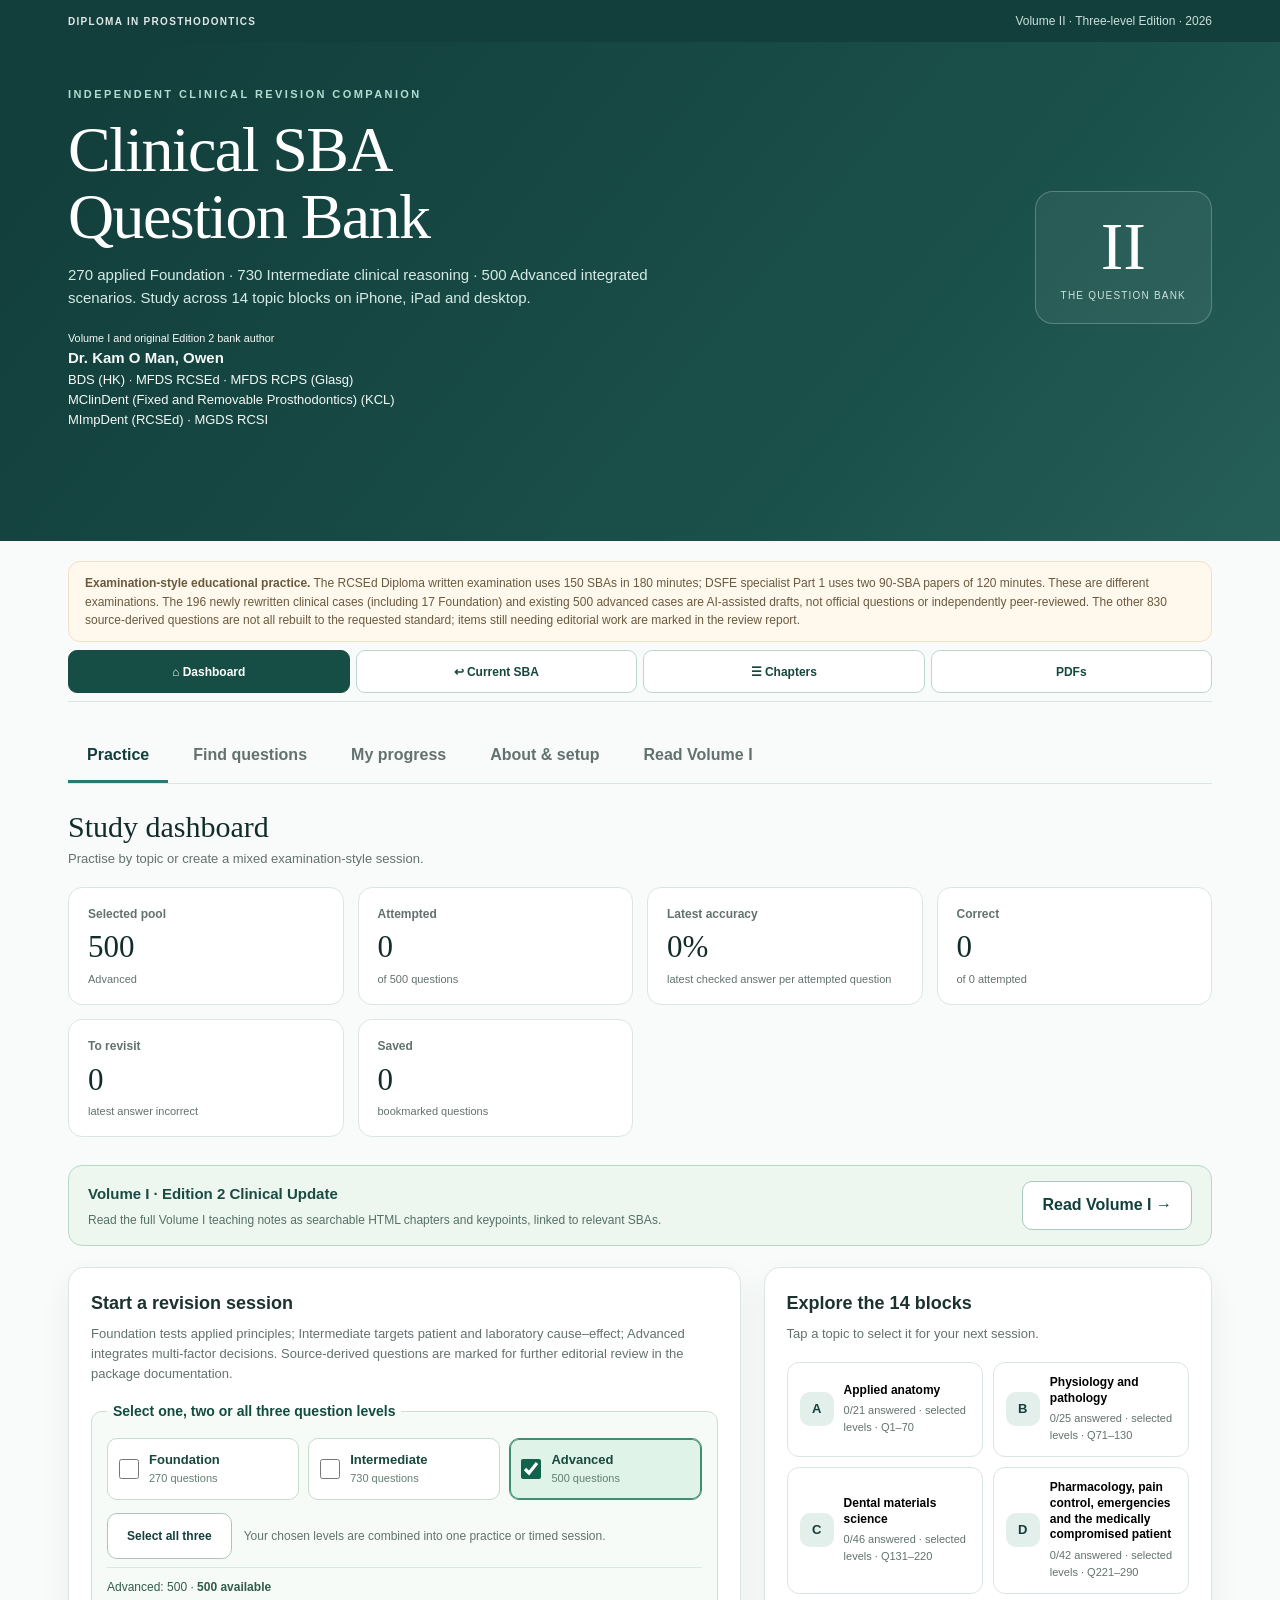
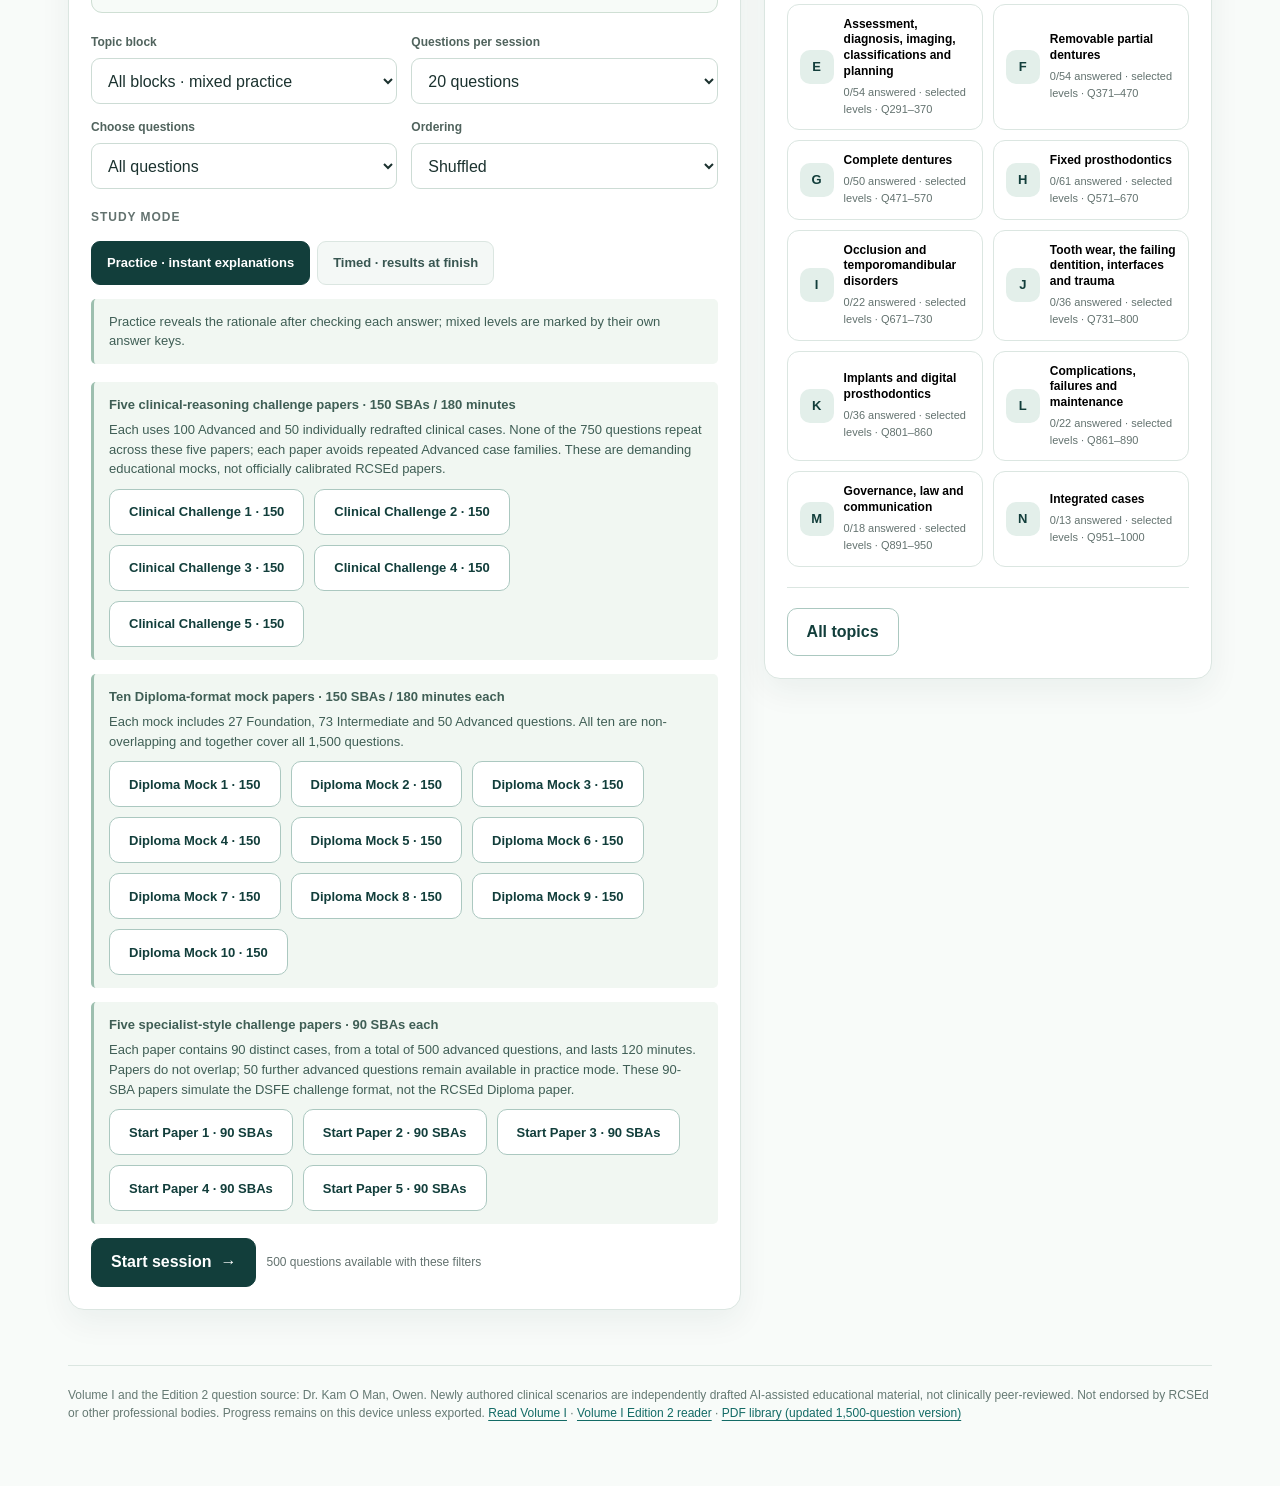
==== commit ae833fc1: "Add files via upload" ====
--- a/index.html
+++ b/index.html
@@ -4,20 +4,344 @@
   <meta charset="utf-8">
   <meta name="viewport" content="width=device-width, initial-scale=1, viewport-fit=cover">
   <meta name="theme-color" content="#123e3b">
-  <meta name="description" content="1,000 clinical SBA questions for the Diploma in Prosthodontics, with explanations and mobile study tools.">
+  <meta name="description" content="1,500 interactive SBAs at Foundation, Intermediate and Advanced levels, with patient and laboratory case scenarios, explanations and progress tracking.">
   <meta name="apple-mobile-web-app-capable" content="yes">
   <meta name="apple-mobile-web-app-status-bar-style" content="default">
   <meta name="apple-mobile-web-app-title" content="Dip Pros SBA">
   <link rel="manifest" href="manifest.webmanifest">
   <link rel="icon" type="image/png" href="assets/icon-192.png">
   <link rel="apple-touch-icon" href="assets/icon-192.png">
-  <link rel="stylesheet" href="assets/style.css">
-  <title>Clinical SBA Question Bank | Diploma in Prosthodontics</title>
+  <style>
+:root {color-scheme:light; --pine:#123e3b; --pine-2:#205753; --teal:#277b74; --deep:#112c29; --ink:#1b322f; --muted:#63726f; --line:#dbe6e1; --paper:#f8fbf9; --cream:#f0f4ef; --white:#ffffff; --good:#226a4e; --bad:#a3413b; --gold:#af7d3a; --shadow:0 12px 32px rgba(12,51,46,.06)}
+*{box-sizing:border-box}html{scroll-behavior:smooth}body{margin:0;background:var(--paper);color:var(--ink);font:16px/1.52 -apple-system,BlinkMacSystemFont,"Segoe UI",Roboto,Arial,sans-serif;-webkit-font-smoothing:antialiased}button,input,select{font:inherit}button{cursor:pointer}a{color:#126a65;text-underline-offset:3px}a:hover{color:#123e3b}button:focus-visible,a:focus-visible,select:focus-visible,input:focus-visible{outline:3px solid #e4a044;outline-offset:3px}.skip-link{position:absolute;left:12px;top:-100px;background:white;padding:12px;z-index:40}.skip-link:focus{top:12px}.loading{margin:25vh auto;text-align:center;color:var(--muted)}
+.shell{max-width:1200px;margin:auto;padding:0 28px 64px}.topline{background:var(--pine);color:#fff}.topline .shell{padding-top:12px;padding-bottom:12px;display:flex;align-items:center;justify-content:space-between;gap:16px}.topline small{letter-spacing:.13em;text-transform:uppercase;font-size:10px;font-weight:800;opacity:.88}.topline .right-meta{font-size:12px;color:#c9e0da}.hero{background:linear-gradient(130deg,#123e3b 5%,#1b514b 70%,#265f58 100%);color:white;padding:44px 0 48px}.hero-inner{display:grid;grid-template-columns:1fr auto;gap:32px;align-items:center}.eyebrow{font-size:11px;letter-spacing:.22em;text-transform:uppercase;font-weight:800;color:#b2dcd1}.hero h1{font-family:Georgia,"Times New Roman",serif;font-size:clamp(37px,5.5vw,64px);line-height:1.04;letter-spacing:-.025em;margin:14px 0 14px;font-weight:500}.hero p{max-width:650px;color:#d7ebe6;font-size:15px;margin:0 0 18px}.author{font-size:13px;color:#f5faf7}.author strong{font-size:15px}.hero-number{border:1px solid rgba(255,255,255,.23);background:rgba(255,255,255,.06);border-radius:18px;padding:20px 25px;text-align:center;min-width:160px}.hero-number b{font-family:Georgia,serif;font-weight:400;font-size:68px;line-height:1}.hero-number span{display:block;text-transform:uppercase;letter-spacing:.12em;font-size:10px;margin-top:8px;color:#cce4db}.notice{margin:20px 0 0;background:#fff8ec;color:#6b593e;border:1px solid #f0e1c5;border-radius:12px;padding:12px 16px;font-size:12px}.tabs{display:flex;gap:6px;border-bottom:1px solid var(--line);margin:28px 0 26px;overflow-x:auto;white-space:nowrap}.tab{background:none;border:0;border-bottom:3px solid transparent;color:var(--muted);font-weight:700;padding:13px 19px;min-height:49px}.tab.active{border-color:var(--teal);color:var(--pine)}.tab:hover{background:rgba(16,84,76,.05)}
+.section-heading{display:flex;flex-wrap:wrap;align-items:end;justify-content:space-between;gap:16px;margin:0 0 18px}.section-heading h2{font:normal 30px Georgia,serif;margin:0;color:var(--deep)}.section-heading p{color:var(--muted);font-size:13px;margin:5px 0 0}.grid{display:grid;gap:14px}.stats-grid{grid-template-columns:repeat(4,minmax(0,1fr));margin-bottom:28px}.stat{background:var(--white);border:1px solid var(--line);border-radius:14px;padding:17px 19px}.stat .label{font-size:12px;color:var(--muted);font-weight:600}.stat .value{font-size:31px;font-family:Georgia,serif;color:var(--deep);font-variant-numeric:tabular-nums}.stat .foot{font-size:11px;color:var(--muted)}.content-columns{display:grid;grid-template-columns:minmax(0,1.2fr) minmax(270px,.8fr);gap:23px;align-items:start}.panel{background:var(--white);border:1px solid var(--line);border-radius:16px;padding:22px;box-shadow:var(--shadow)}.panel h3{font-size:18px;margin:0 0 7px}.panel .help{color:var(--muted);font-size:13px;margin:0 0 18px}.form-grid{display:grid;grid-template-columns:repeat(2,minmax(0,1fr));gap:14px}.field{display:flex;flex-direction:column;gap:7px}.field span{font-weight:700;font-size:12px;color:#50635d}.field select,.field input[type="search"],.field input[type="number"],.field input[type="text"]{width:100%;padding:11px 12px;border:1px solid #cddcd5;border-radius:9px;background:white;color:var(--ink);min-height:46px}.radio-row{display:flex;flex-wrap:wrap;gap:7px;margin:14px 0}.segment{border:1px solid var(--line);background:#f4f8f6;border-radius:9px;padding:9px 15px;min-height:44px;color:#385651;font-size:13px;font-weight:700}.segment.selected{background:var(--pine);color:#fff;border-color:var(--pine)}.btn{display:inline-flex;align-items:center;justify-content:center;border-radius:10px;border:1px solid var(--pine);background:var(--pine);color:white;font-weight:700;padding:11px 19px;min-height:46px;gap:9px;text-decoration:none}.btn:hover{background:var(--pine-2);color:#fff}.btn.secondary{background:white;color:var(--pine);border-color:#abc8c0}.btn.secondary:hover{background:#edf7f3;color:var(--pine)}.btn.ghost{border:0;color:var(--pine);background:#ecf5f1}.btn.ghost:hover{background:#e2eee9}.btn.warn{background:white;color:var(--bad);border-color:#e6b9b4}.btn:disabled{opacity:.47;cursor:not-allowed}.btn-row{display:flex;gap:10px;flex-wrap:wrap;align-items:center}.subtle{font-size:12px;color:var(--muted)}.topic-list{display:grid;grid-template-columns:repeat(2,minmax(0,1fr));gap:10px}.topic{border:1px solid var(--line);background:#fff;border-radius:12px;display:flex;align-items:center;gap:10px;padding:12px;text-align:left;min-height:74px;transition:background .15s,border-color .15s}.topic:hover{background:#f1f8f4;border-color:#9dbcb2}.topic.selected{background:#e8f4ef;border-color:#5a9e90}.topic-id{display:grid;place-items:center;flex:0 0 34px;height:34px;background:#e3efea;color:var(--pine);border-radius:10px;font-weight:800;font-size:13px}.topic-title{display:block;font-weight:700;font-size:12px;line-height:1.32}.topic-count{display:block;color:var(--muted);font-size:11px;margin-top:4px}.topic-bar{height:4px;border-radius:4px;background:#e5eae6;overflow:hidden;margin-top:5px}.topic-bar i{display:block;background:var(--teal);height:100%;width:0}.divider{height:1px;background:var(--line);margin:20px 0}.feature-list{margin:13px 0 0;padding-left:21px}.feature-list li{padding:4px 0;font-size:13px;line-height:1.45}.small-callout{border-left:3px solid #9dbfaf;background:#f1f7f2;padding:13px 15px;border-radius:5px;font-size:13px;color:#3f5e55}.chapter-label{color:var(--muted);font-size:12px;text-transform:uppercase;letter-spacing:.08em;font-weight:800}.mini-action{border:0;background:none;color:#296c62;text-decoration:underline;font-size:12px;font-weight:700}
+.session-wrap{max-width:900px;margin:0 auto}.session-header{display:flex;align-items:start;justify-content:space-between;gap:18px;margin-bottom:17px}.session-header h2{font:normal 28px Georgia,serif;margin:2px 0}.session-header .subtle{margin:0}.progress-line{height:7px;background:#e0ece6;border-radius:10px;overflow:hidden;margin:20px 0}.progress-line span{display:block;height:100%;background:var(--teal);transition:width .2s}.timer{background:#edf4ef;color:var(--pine);border:1px solid #cdded5;padding:8px 12px;border-radius:10px;font-weight:800;font-variant-numeric:tabular-nums;white-space:nowrap}.timer.urgent{color:#a13c38;background:#fff1ef;border-color:#efc9c4}.question-panel{background:var(--white);border:1px solid var(--line);border-radius:18px;padding:26px;box-shadow:var(--shadow)}.question-meta{display:flex;justify-content:space-between;gap:10px;align-items:center}.pill{display:inline-block;border-radius:100px;padding:5px 10px;font-size:11px;background:#e8f1eb;color:var(--pine);font-weight:800}.bookmark{background:#f7f8f7;border:1px solid var(--line);color:#57645e;min-height:44px;border-radius:10px;padding:9px 12px;font-size:13px}.bookmark.on{background:#fff5e2;border-color:#e7c486;color:#845a1a}.question-title{white-space:pre-line;font-size:20px;line-height:1.5;margin:20px 0 25px;font-weight:600;color:var(--deep)}.choices{display:grid;gap:10px}.choice{border:1.5px solid #d5e1da;border-radius:12px;display:flex;gap:12px;align-items:flex-start;text-align:left;padding:13px 14px;width:100%;background:#fff;color:var(--ink);min-height:57px;line-height:1.42}.choice .letter{border:1px solid #bdd0c6;border-radius:8px;background:#f1f6f3;color:#2d5751;font-size:13px;display:grid;place-items:center;flex:0 0 30px;height:30px;font-weight:800}.choice:hover:not(:disabled){border-color:#579e91;background:#fbfefd}.choice.selected{background:#eaf5ef;border-color:#388579}.choice.selected .letter{background:var(--pine);color:#fff}.choice.correct{border-color:#2d9065;background:#ecf8f0}.choice.correct .letter{background:#2b8057;color:#fff}.choice.wrong{border-color:#b9574c;background:#fff1ef}.choice.wrong .letter{background:#b9574c;color:#fff}.choice:disabled{cursor:default;opacity:1}.answer-card{border-radius:12px;border:1px solid #b8d5c3;background:#f0f9f2;padding:18px;margin-top:20px}.answer-card.wrong{background:#fff8f5;border-color:#edc4b9}.answer-card h3{margin:0 0 6px;font-size:17px;color:var(--deep)}.answer-card p{font-size:14px;margin:7px 0;white-space:pre-line}.answer-card .rationale{border-top:1px solid rgba(22,73,49,.14);margin-top:13px;padding-top:11px}.answer-card .rationale strong{display:block;margin-bottom:4px;font-size:12px;color:#416657;text-transform:uppercase;letter-spacing:.07em}.session-actions{display:flex;flex-wrap:wrap;gap:10px;justify-content:space-between;margin-top:18px}.session-actions .left,.session-actions .right{display:flex;gap:10px;flex-wrap:wrap}.jumpbox{margin-top:15px;display:flex;gap:10px;align-items:center;flex-wrap:wrap;padding:11px 0}.jumpbox label{font-size:12px;color:var(--muted)}.jumpbox select{min-height:38px;border:1px solid var(--line);border-radius:7px;background:white;padding:6px}.session-status{font-size:12px;color:var(--muted);margin-top:16px}.result-banner{background:var(--pine);color:white;border-radius:17px;padding:25px;margin-bottom:20px}.result-banner h2{color:white;font:normal 30px Georgia,serif;margin:0 0 10px}.result-banner p{margin:0;color:#d1e6dd}.result-score{font:normal 62px Georgia,serif;line-height:1.05;margin:15px 0}.result-score small{font:normal 17px Arial,sans-serif;color:#d7e6e1}.table-responsive{overflow-x:auto}.score-table{border-collapse:collapse;width:100%;font-size:13px}.score-table th{text-align:left;color:#5b6c66;font-size:11px;text-transform:uppercase;letter-spacing:.06em;padding:12px 10px;border-bottom:1px solid var(--line)}.score-table td{padding:12px 10px;border-bottom:1px solid var(--line);vertical-align:middle}.meter{width:100%;height:7px;background:#e4ede8;border-radius:9px;overflow:hidden}.meter span{display:block;background:var(--teal);height:100%;border-radius:9px}.meter.good span{background:#2b986e}.meter.low span{background:#d19c55}.search-controls{display:grid;grid-template-columns:1fr 240px;gap:12px}.search-list{display:grid;gap:11px;margin-top:18px}.search-result{width:100%;text-align:left;border:1px solid var(--line);background:white;border-radius:12px;padding:15px 17px}.search-result:hover{border-color:#6baba0;background:#f7fcf9}.search-result strong{font-size:12px;color:#0b766c}.search-result .snippet{font-size:13px;color:#31413e;margin-top:5px;display:block;line-height:1.5}.search-result small{display:block;margin-top:6px;color:var(--muted)}.faq h3{margin:22px 0 6px;font-size:16px}.faq p{margin:0;font-size:14px;color:#40544d}.fineprint{border-top:1px solid var(--line);margin-top:55px;padding-top:20px;color:#657973;font-size:12px}.sr-only{position:absolute;width:1px;height:1px;overflow:hidden;clip:rect(0,0,0,0)}
+@media(max-width:900px){.shell{padding-left:18px;padding-right:18px}.content-columns{grid-template-columns:1fr}.hero-inner{grid-template-columns:1fr}.hero-number{display:none}.stats-grid{grid-template-columns:repeat(2,minmax(0,1fr))}.hero{padding:30px 0 35px}}
+@media(max-width:560px){.shell{padding-left:15px;padding-right:15px;padding-bottom:32px}.topline .shell{padding-top:10px;padding-bottom:10px}.topline .right-meta{font-size:10px}.hero h1{font-size:38px}.hero p{font-size:13px}.hero .author{font-size:12px}.notice{font-size:11px;margin-top:13px}.tabs{margin:16px -5px 20px;gap:1px}.tab{flex:1;padding:11px 9px;font-size:12px}.stats-grid{gap:9px;margin-bottom:19px}.stat{padding:13px}.stat .value{font-size:26px}.panel{padding:16px}.section-heading h2{font-size:26px}.form-grid{grid-template-columns:1fr}.topic-list{grid-template-columns:1fr}.question-panel{padding:18px 14px}.question-title{font-size:18px}.session-header h2{font-size:24px}.session-header{gap:8px}.choices{gap:8px}.choice{padding:11px 10px;font-size:14px;min-height:58px}.answer-card{padding:14px}.session-actions .left,.session-actions .right{width:100%;justify-content:space-between}.session-actions .left>* ,.session-actions .right>*{flex:1}.btn{padding:11px 13px}.search-controls{grid-template-columns:1fr}.result-score{font-size:49px}}
+@media(prefers-reduced-motion:reduce){*{scroll-behavior:auto!important;transition:none!important}}
+
+.resource-banner{margin:0 0 21px;display:flex;gap:18px;align-items:center;justify-content:space-between;border:1px solid #b8d7c9;background:#edf7f0;border-radius:14px;padding:15px 19px}.resource-banner strong{color:#194b43;font-size:15px}.resource-banner p{margin:4px 0 0;font-size:12px;color:#557067}.resource-banner .btn{flex:none}.tabs a.tab{text-decoration:none;display:inline-flex;align-items:center}@media(max-width:620px){.resource-banner{align-items:stretch;flex-direction:column;gap:10px}.resource-banner .btn{align-self:flex-start}.tabs .tab{flex-shrink:0}}
+/* Small-screen fix: long course titles in native selects must not widen the page. */
+.field{min-width:0}
+.field select,.field input{min-width:0;max-width:100%}
+
+/* Advanced/legacy pool selector */
+.pool-picker{display:flex;flex-wrap:wrap;gap:9px;margin:12px 0 21px}.pool-picker .segment{flex:1 1 220px;text-align:center}.question-title{white-space:pre-line}.pool-picker .selected{border-color:#006f64;background:#e7f4f0;color:#073a36}
+@media(max-width:620px){
+ .tabs{overflow:visible;white-space:normal;flex-wrap:wrap;gap:4px}
+ .tabs .tab{flex:1 1 30%;min-width:96px;justify-content:center;text-align:center}
+ .pool-picker .segment{flex-basis:100%}
+}
+
+/* Persistent routes do not depend on the Safari back arrow or exam state. */
+.study-switcher{position:sticky;top:0;z-index:160;display:grid;grid-template-columns:repeat(4,minmax(0,1fr));gap:6px;margin:0 0 12px;padding:8px 0;background:rgba(248,251,249,.98);border-bottom:1px solid #d8e5de;backdrop-filter:blur(8px)}
+.study-link{display:flex;align-items:center;justify-content:center;min-width:0;min-height:43px;padding:9px 8px;border:1px solid #bdd7ca;border-radius:9px;background:#fff;color:#15473e;font-size:12px;font-weight:750;text-decoration:none;white-space:nowrap}
+.study-link:first-child{background:#164e45;color:#fff;border-color:#164e45}
+.study-link:focus-visible{outline:3px solid #edba55;outline-offset:2px}
+@media(max-width:540px){.study-switcher{gap:3px;margin-left:-5px;margin-right:-5px;padding:5px 0}.study-link{font-size:11px;padding:7px 3px;min-height:44px}}
+/* Multi-select revision levels (one / two / three). */
+.level-fieldset{min-width:0;border:1px solid #cfdfd4;background:#f7fbf8;border-radius:11px;padding:15px;margin:17px 0 20px}.level-fieldset legend{font-weight:850;color:#124c40;font-size:14px;padding:0 6px}.level-options{display:grid;grid-template-columns:repeat(3,minmax(0,1fr));gap:9px}.level-option{border:1px solid #c7dbcf;border-radius:10px;display:flex;align-items:center;gap:10px;min-width:0;background:white;padding:12px 11px;cursor:pointer}.level-option.is-selected{background:#e0f3e8;border-color:#418d73;box-shadow:inset 0 0 0 1px #418d73}.level-option input{accent-color:#11634c;min-width:20px;width:20px;height:20px;margin:0;cursor:pointer}.level-option span{display:flex;flex-direction:column;gap:2px;min-width:0}.level-option strong{font-size:13px;color:#17483d;line-height:1.35}.level-option small{font-size:11px;color:#637f71}.level-actions{display:flex;align-items:center;gap:12px;margin:13px 0 8px;flex-wrap:wrap}.level-actions .btn{font-size:12px}.selected-breakdown{font-size:12px;color:#315b4d;padding-top:10px;border-top:1px solid #dce9df;line-height:1.6}@media(max-width:730px){.level-options{grid-template-columns:1fr}.level-option{min-height:49px}.level-option span{flex-direction:row;gap:12px;align-items:baseline}.level-actions{gap:8px}}
+
+</style>
+<link rel="stylesheet" href="assets/style.css">
+  <title>Three-Level Clinical SBA Question Bank | Diploma in Prosthodontics</title>
 </head>
 <body>
   <a class="skip-link" href="#app">Skip to content</a>
-  <div id="app" role="main"><div class="loading">Preparing the SBA revision bank…</div></div>
-  <script type="application/json" id="question-data">{"metadata":{"title":"Clinical SBA Question Bank","edition":"Edition 2","volume":"Volume II","author":"Dr. Kam O Man, Owen","source":"Dip Pros RCSEd Part 1 — Clinical SBA Bank (Edition 2).docx","notice":"Independent revision aid. Exam timings and clinical guidance should be verified against current official sources."},"blocks":[{"id":"A","title":"Applied anatomy","start":1,"end":70,"count":70},{"id":"B","title":"Physiology and pathology","start":71,"end":130,"count":60},{"id":"C","title":"Dental materials science","start":131,"end":220,"count":90},{"id":"D","title":"Pharmacology, pain control, emergencies and the medically compromised patient","start":221,"end":290,"count":70},{"id":"E","title":"Assessment, diagnosis, imaging, classifications and planning","start":291,"end":370,"count":80},{"id":"F","title":"Removable partial dentures","start":371,"end":470,"count":100},{"id":"G","title":"Complete dentures","start":471,"end":570,"count":100},{"id":"H","title":"Fixed prosthodontics","start":571,"end":670,"count":100},{"id":"I","title":"Occlusion and temporomandibular disorders","start":671,"end":730,"count":60},{"id":"J","title":"Tooth wear, the failing dentition, interfaces and trauma","start":731,"end":800,"count":70},{"id":"K","title":"Implants and digital prosthodontics","start":801,"end":860,"count":60},{"id":"L","title":"Complications, failures and maintenance","start":861,"end":890,"count":30},{"id":"M","title":"Governance, law and communication","start":891,"end":950,"count":60},{"id":"N","title":"Integrated cases","start":951,"end":1000,"count":50}],"questions":[{"id":1,"block":"A","stem":"A 58-year-old bruxist has firm, bilateral swellings at the angles of the mandible that bulge on clenching. You suspect masseteric hypertrophy.\nWhich nerve supplies the affected muscle?","options":["Buccal nerve","Masseteric nerve, from the anterior division of V3, passing through the mandibular notch","Facial nerve","Auriculotemporal nerve","Nerve to medial pterygoid"],"answer":"B","answerText":"Masseteric nerve.","why":"Masseter is supplied by the masseteric nerve, a motor branch of the anterior division of V3 that passes through the mandibular (sigmoid) notch. Masseteric hypertrophy is a recognised sign of bruxism.","others":"The buccal nerve is the only sensory branch of the anterior division; the facial nerve supplies muscles of facial expression, not mastication.","revise":"Unit 1 §1.1 · LO 1.1","brief":false},{"id":2,"block":"A","stem":"A 34-year-old with tension-type headaches and TMD has a muscle tender to palpation above the zygomatic arch, in the temple.\nWhich muscle is this most likely to be?","options":["Masseter","Medial pterygoid","Lateral pterygoid","Temporalis","Anterior belly of digastric"],"answer":"D","answerText":"Temporalis.","why":"Temporalis lies in the temporal fossa and is the muscle most often palpably tender in tension-type headache linked to TMD.","others":"Masseter is felt over the ramus; the pterygoids cannot be palpated reliably from the temple.","revise":"Unit 1 §1.1 (exam traps), Unit 9 · LO 1.1","brief":false},{"id":3,"block":"A","stem":"After a fall, a 22-year-old has a fracture of the left condylar neck. The radiograph shows the condylar head displaced anteromedially.\nWhich muscle has displaced it?","options":["Lateral pterygoid (inferior head)","Masseter","Temporalis","Medial pterygoid","Posterior belly of digastric"],"answer":"A","answerText":"Lateral pterygoid (inferior head).","why":"The inferior head inserts into the pterygoid fovea on the condylar neck, so after a neck fracture it pulls the head forwards and medially.","others":"Masseter, temporalis and medial pterygoid act on the ramus and coronoid, below the fracture.","revise":"Unit 1 §1.1 · LO 1.1","brief":false},{"id":4,"block":"A","stem":"A patient has lost function of the right nerve to lateral pterygoid after surgery.\nOn wide opening, how will the mandible move?","options":["It deviates to the left","It opens straight","It deviates to the right","It cannot open at all","It protrudes without opening"],"answer":"C","answerText":"It deviates to the right.","why":"Each lateral pterygoid pulls its own condyle forward. If the right one fails, the left condyle translates alone and swings the chin towards the paralysed (right) side.","others":"Opening still occurs through the left muscle and the depressors, so D is wrong.","revise":"Unit 1 §1.1 · LO 1.1","brief":false},{"id":5,"block":"A","stem":"You are explaining to a student which muscles close the mouth during a denture wearer's power stroke.\nWhich muscles elevate the mandible?","options":["Masseter","Temporalis","Medial pterygoid","Both A and B only","All of the above"],"answer":"E","answerText":"All of the above.","why":"Masseter, temporalis and medial pterygoid are all elevators. Only the lateral pterygoid opens the mouth.","others":"D omits medial pterygoid, which also elevates and protrudes.","revise":"Unit 1, In one minute · LO 1.1","brief":false},{"id":6,"block":"A","stem":"A 41-year-old has 22 mm of pain-free opening, then a click and further opening to 45 mm.\nWhich movement occurs in the lower (condyle–disc) compartment during the first 20–25 mm?","options":["Translation","Rotation (hinge movement)","Lateral shift only","Protrusion","No movement"],"answer":"B","answerText":"Rotation.","why":"The lower compartment (condyle against disc) allows hinge rotation for the first 20–25 mm; translation then occurs in the upper compartment.","others":"Translation is an upper-compartment movement.","revise":"Unit 1 §1.5 · LO 1.5","brief":false},{"id":7,"block":"A","stem":"A patient with TMD describes earache with no ear disease on examination.\nWhich nerve provides the main sensory supply to the TMJ and explains the referral?","options":["Facial nerve","Great auricular nerve","Chorda tympani","Masseteric nerve alone","Auriculotemporal nerve"],"answer":"E","answerText":"Auriculotemporal nerve.","why":"The auriculotemporal nerve is the main sensory supply of the TMJ (with the masseteric and deep temporal nerves, Hilton's law). It also supplies the ear, which explains referred earache.","others":"The chorda tympani carries taste; the great auricular supplies skin over the parotid.","revise":"Unit 1 §1.5 · LO 1.5","brief":false},{"id":8,"block":"A","stem":"A patient with disc displacement without reduction has pain on loading the joint.\nWhich tissue is the main source of the pain?","options":["Retrodiscal (bilaminar) tissue","The central part of the disc","Fibrocartilage on the articular eminence","The sphenomandibular ligament","The condylar cartilage"],"answer":"A","answerText":"Retrodiscal (bilaminar) tissue.","why":"The disc is avascular and aneural centrally. When it displaces anteriorly, the condyle loads the vascular, innervated bilaminar zone, which is the source of pain.","others":"","revise":"Unit 1 §1.5 · LO 1.5","brief":false},{"id":9,"block":"A","stem":"You are reviewing TMJ anatomy before examining a patient with a dislocation history.\nWhich ligament is the true stabiliser of the joint, limiting posterior and inferior movement of the condyle?","options":["Sphenomandibular ligament","Stylomandibular ligament","Pterygomandibular raphe","Lateral (temporomandibular) ligament","Stylohyoid ligament"],"answer":"D","answerText":"Lateral (temporomandibular) ligament.","why":"It is the true stabiliser, limiting posterior and inferior condylar movement.","others":"The sphenomandibular and stylomandibular ligaments are accessory and contribute little.","revise":"Unit 1 §1.5 · LO 1.5","brief":false},{"id":10,"block":"A","stem":"A dental student asks why the TMJ heals and remodels differently from other synovial joints.\nWhat covers the articular surfaces of the TMJ?","options":["Hyaline cartilage","Elastic cartilage","Fibrocartilage","Synovial membrane","Periosteum only"],"answer":"C","answerText":"Fibrocartilage.","why":"The TMJ surfaces are fibrocartilage, reflecting their intramembranous origin. This tissue can remodel under load.","others":"Hyaline cartilage covers most other synovial joints.","revise":"Unit 1 §1.5 · LO 1.5","brief":false},{"id":11,"block":"A","stem":"A patient gags strongly during upper impressions.\nWhich nerves form the afferent and efferent limbs of the gag reflex?","options":["Trigeminal afferent, facial efferent","Glossopharyngeal afferent, vagus efferent","Vagus afferent, glossopharyngeal efferent","Hypoglossal afferent, vagus efferent","Facial afferent, hypoglossal efferent"],"answer":"B","answerText":"Glossopharyngeal afferent, vagus efferent.","why":"IX carries the sensation from the posterior tongue and oropharynx; X drives the pharyngeal response.","others":"","revise":"Unit 1 §1.4 · LO 1.1","brief":false},{"id":12,"block":"A","stem":"A new lower complete denture lifts every time the patient protrudes the tongue. The anterior lingual flange is over-extended.\nWhich muscle is displacing it, and what is its nerve supply?","options":["Mylohyoid; nerve to mylohyoid","Genioglossus; hypoglossal nerve","Geniohyoid; C1 via the hypoglossal nerve","Palatoglossus; vagus","Buccinator; facial nerve"],"answer":"B","answerText":"Genioglossus; hypoglossal nerve.","why":"Genioglossus and the lingual frenum limit the anterior lingual flange; protrusion tightens them and lifts an over-extended flange.","others":"Mylohyoid limits the flange in the molar region, not anteriorly.","revise":"Unit 1 §1.4, §1.6 · LO 1.1, 2a.5","brief":false},{"id":13,"block":"A","stem":"A lower denture rises when the patient swallows. The lingual flange in the molar region extends straight down below the mylohyoid ridge.\nWhich muscle is responsible?","options":["Mylohyoid","Genioglossus","Masseter","Buccinator","Superior constrictor"],"answer":"A","answerText":"Mylohyoid.","why":"Mylohyoid rises on swallowing. In the molar region the lingual flange should slope towards the tongue rather than run straight down below the ridge.","others":"","revise":"Unit 1 §1.6 · LO 1.1","brief":false},{"id":14,"block":"A","stem":"A patient reports a sore spot at the distobuccal corner of a lower denture whenever they clench.\nWhich muscle is pressing on the flange?","options":["Buccinator","Temporalis","Mylohyoid","Medial pterygoid","Masseter"],"answer":"E","answerText":"Masseter.","why":"Masseter contracts on clenching and pushes on the distobuccal flange, forming the masseteric notch.","others":"Buccinator lies over the buccal shelf further forward.","revise":"Unit 1 §1.6 · LO 1.1","brief":false},{"id":15,"block":"A","stem":"An upper denture is dislodged when the patient opens wide or moves the jaw sideways. The distobuccal flange is very thick.\nWhich structure is interfering with it?","options":["Zygomatic buttress","Hamular notch","Masseter","Coronoid process","Maxillary tuberosity"],"answer":"D","answerText":"Coronoid process.","why":"On opening and lateral movement the coronoid moves forward into the space beside the tuberosity, limiting the width of the upper distobuccal flange.","others":"","revise":"Unit 1 §1.6 · LO 1.1","brief":false},{"id":16,"block":"A","stem":"You are marking the post-dam on a master cast.\nWhich landmark is a useful guide to its position?","options":["Incisive papilla","Palatal rugae","Fovea palatini, near the vibrating line","Midline raphe","Zygomatic buttress"],"answer":"C","answerText":"Fovea palatini, near the vibrating line.","why":"The post-dam lies between the anterior and posterior vibrating lines; the foveae sit close to this area and help locate it.","others":"","revise":"Unit 1 §1.6 · LO 1.1","brief":false},{"id":17,"block":"A","stem":"On the master cast of an edentulous maxilla, you identify the hamular (pterygomaxillary) notches.\nWhat do they mark?","options":["The posterior limit of the tuberosity and the lateral extent of the post-dam","The anterior limit of the soft palate","The parotid duct opening","The position of the greater palatine foramen","The buccal frenum"],"answer":"A","answerText":"Posterior limit of the tuberosity and lateral extent of the post-dam.","why":"The post-dam runs from one hamular notch to the other, and the denture must reach into the notches for a complete seal.","others":"","revise":"Unit 1 §1.6 · LO 1.1","brief":false},{"id":18,"block":"A","stem":"A 76-year-old with a severely resorbed mandible has tingling in the lower lip when chewing with a new denture.\nWhat is the most likely cause?","options":["Pressure on the lingual nerve","Pressure on the mental nerve where the foramen now lies near the ridge crest","Pressure on the buccal nerve","Pressure on the nerve to mylohyoid","An allergy to the denture base"],"answer":"B","answerText":"Mental nerve at a foramen near the crest.","why":"In severe resorption the mental foramen comes to lie on or near the ridge crest, so the denture compresses the nerve. Relieve the fitting surface over it.","others":"Allergy causes generalised mucosal changes, not lip paraesthesia.","revise":"Unit 1 §1.6 · LO 1.1, 2a.5","brief":false},{"id":19,"block":"A","stem":"A patient has a burning pain behind the upper incisors under a new upper denture. The mucosa there is slightly red.\nWhich area needs relief?","options":["Rugae","Fovea palatini","Midline raphe posteriorly","Zygomatic buttress","Incisive papilla (nasopalatine nerve)"],"answer":"E","answerText":"Incisive papilla.","why":"The papilla overlies the incisive foramen and the nasopalatine nerve, a standard relief area. Pressure causes burning anterior pain.","others":"","revise":"Unit 1 §1.6 · LO 1.1","brief":false},{"id":20,"block":"A","stem":"A patient reports swelling of the cheek on eating, with an over-extended upper buccal flange opposite the upper second molar.\nWhich structure could be compressed?","options":["Submandibular duct","Sublingual ducts","Parotid duct","Buccal fat pad","Facial artery"],"answer":"C","answerText":"Parotid duct.","why":"It opens opposite the upper second molar and can be compressed by an over-extended or thick buccal flange.","others":"","revise":"Unit 1 §1.6, §1.8 · LO 1.1","brief":false},{"id":21,"block":"A","stem":"A 45-year-old has an abscess on a lower second molar, with swelling below the lower border of the mandible.\nWhich space is involved?","options":["Sublingual space","Buccal space","Canine space","Submandibular space","Submental space"],"answer":"D","answerText":"Submandibular space.","why":"By the mylohyoid line rule, lower second and third molar apices lie below the mylohyoid attachment, so infection spreads into the submandibular space.","others":"","revise":"Unit 1 §1.7 · LO 1.1","brief":false},{"id":22,"block":"A","stem":"A lower first premolar abscess has produced a swelling in the floor of the mouth, above the mylohyoid.\nWhich space is involved?","options":["Sublingual space","Submandibular space","Submasseteric space","Pterygomandibular space","Parapharyngeal space"],"answer":"A","answerText":"Sublingual space.","why":"Teeth from the incisors to the first molar have apices above mylohyoid; infection spreads into the sublingual space.","others":"","revise":"Unit 1 §1.7 · LO 1.1","brief":false},{"id":23,"block":"A","stem":"A 50-year-old presents with bilateral swelling below the mandible and under the chin, a raised floor of the mouth, drooling and a muffled voice.\nWhat is the most appropriate action?","options":["Antibiotics and review in 48 hours","Incise and drain intraorally in the practice","Extract the cause and send the patient home","Warm saline mouthwashes","Emergency referral for airway management"],"answer":"E","answerText":"Emergency referral for airway management.","why":"Bilateral submandibular, sublingual and submental involvement is Ludwig's angina, an airway emergency.","others":"Treating in practice, or delaying with antibiotics, risks airway obstruction.","revise":"Unit 1 §1.7, companion note 03 (risk and referral) · LO 1.1, 2a.6","brief":false},{"id":24,"block":"A","stem":"A patient has an upper canine abscess with swelling near the inner corner of the eye.\nWhat is the main danger of this spread?","options":["Ludwig's angina","Cavernous sinus thrombosis via the angular and ophthalmic veins","Mediastinitis","Parotitis","Trismus"],"answer":"B","answerText":"Cavernous sinus thrombosis.","why":"Upper canine infection above levator anguli oris enters the canine space. It can spread through the angular and ophthalmic veins to the cavernous sinus.","others":"","revise":"Unit 1 §1.7 · LO 1.1","brief":false},{"id":25,"block":"A","stem":"You explain to a colleague why infection in the infratemporal region is dangerous.\nHow does the pterygoid venous plexus communicate with the cavernous sinus?","options":["Through the facial artery","Through the parotid gland","Through emissary veins","Through the external jugular vein","There is no communication"],"answer":"C","answerText":"Emissary veins.","why":"The pterygoid plexus connects to the cavernous sinus through emissary veins, a route for intracranial spread of infection.","others":"","revise":"Unit 1 §1.3 · LO 1.1","brief":false},{"id":26,"block":"A","stem":"An inferior alveolar nerve block is given.\nInto which space is the solution deposited?","options":["Submandibular space","Buccal space","Sublingual space","Pterygomandibular space","Canine space"],"answer":"D","answerText":"Pterygomandibular space.","why":"It contains the inferior alveolar and lingual nerves and vessels and is the target of the block.","others":"","revise":"Unit 1 §1.7 · LO 1.1","brief":false},{"id":27,"block":"A","stem":"After an infected lower third molar, a patient has marked trismus and swelling over the angle of the mandible.\nWhich space is most likely involved?","options":["Submasseteric space","Canine space","Sublingual space","Submental space","Space of the body of the mandible"],"answer":"A","answerText":"Submasseteric space.","why":"Submasseteric infection, often from a lower third molar, presents with marked trismus and swelling over the angle.","others":"","revise":"Unit 1 §1.7 · LO 1.1","brief":false},{"id":28,"block":"A","stem":"After a successful inferior alveolar block, the buccal gingiva of 46 is still sensitive during a crown preparation.\nWhich nerve needs anaesthetising?","options":["Lingual nerve","Nerve to mylohyoid","Mental nerve","Auriculotemporal nerve","Long buccal nerve, the sensory branch of the anterior division"],"answer":"E","answerText":"Long buccal nerve.","why":"The buccal nerve is the only sensory branch of the anterior division of V3; the inferior alveolar block does not reach it, so the buccal gingiva of lower molars needs a separate injection.","others":"","revise":"Unit 1 §1.2 · LO 1.1","brief":false},{"id":29,"block":"A","stem":"You are describing the nerve to mylohyoid to a student.\nWhich muscles does it supply?","options":["Mylohyoid and posterior belly of digastric","Mylohyoid and anterior belly of digastric","Geniohyoid and mylohyoid","Genioglossus and mylohyoid","Mylohyoid alone"],"answer":"B","answerText":"Mylohyoid and anterior belly of digastric.","why":"The nerve to mylohyoid leaves the inferior alveolar nerve and supplies both.","others":"The posterior belly of digastric is facial nerve; geniohyoid is C1.","revise":"Unit 1 §1.2, §1.4 · LO 1.1","brief":false},{"id":30,"block":"A","stem":"A patient has a lingual nerve injury after surgery, distal to where the chorda tympani joins it.\nWhat does the chorda tympani carry within the lingual nerve?","options":["Taste from the anterior two-thirds of the tongue","Secretomotor fibres to the submandibular and sublingual glands","Motor fibres to the tongue","Both A and B","All of the above"],"answer":"D","answerText":"Both A and B.","why":"The chorda tympani (VII) carries taste from the anterior two-thirds of the tongue and preganglionic secretomotor fibres to the submandibular ganglion.","others":"Motor supply to the tongue is the hypoglossal nerve.","revise":"Unit 1 §1.2, §1.8 · LO 1.1","brief":false},{"id":31,"block":"A","stem":"After parotid surgery, a patient sweats and flushes over the cheek when eating.\nWhich nerve is involved?","options":["Great auricular nerve","Facial nerve","Auriculotemporal nerve","Lingual nerve","Buccal nerve"],"answer":"C","answerText":"Auriculotemporal nerve.","why":"It carries secretomotor fibres to the parotid. After surgery these fibres can regrow into sweat glands (Frey's syndrome).","others":"","revise":"Unit 1 §1.2 · LO 1.1","brief":false},{"id":32,"block":"A","stem":"A patient with a skull-base injury is noted to have damaged the artery passing through the foramen spinosum.\nWhich branch of the maxillary artery is this?","options":["Middle meningeal artery","Inferior alveolar artery","Sphenopalatine artery","Infraorbital artery","Deep temporal artery"],"answer":"A","answerText":"Middle meningeal artery.","why":"A branch of the first part of the maxillary artery, it enters the skull through the foramen spinosum. The auriculotemporal nerve embraces it.","others":"","revise":"Unit 1 §1.3 · LO 1.1","brief":false},{"id":33,"block":"A","stem":"During palatal surgery, brisk bleeding occurs from the greater palatine foramen.\nFrom which vessel does the greater palatine artery arise?","options":["Facial artery","Lingual artery","First part of the maxillary artery","Descending palatine artery (third part of the maxillary artery)","Ascending pharyngeal artery"],"answer":"D","answerText":"Descending palatine artery.","why":"The third (pterygopalatine) part of the maxillary artery gives the descending palatine artery, which divides into the greater and lesser palatine arteries.","others":"","revise":"Unit 1 §1.3 · LO 1.1","brief":false},{"id":34,"block":"A","stem":"You are explaining the blood supply to a hypertrophied masseter.\nWhich part of the maxillary artery gives the masseteric artery?","options":["First (mandibular) part","Second (pterygoid) part","Third (pterygopalatine) part","The facial artery directly","The superficial temporal artery alone"],"answer":"B","answerText":"Second (pterygoid) part.","why":"The second part, related to the lower head of lateral pterygoid, gives the deep temporal, pterygoid, masseteric and buccal branches.","others":"","revise":"Unit 1 §1.3 · LO 1.1","brief":false},{"id":35,"block":"A","stem":"Which statement about the nerve to medial pterygoid is correct?","options":["It arises from the anterior division of V3","It arises from the posterior division of V3","It is a branch of the facial nerve","It is a branch of the buccal nerve","It arises from the main trunk of V3, before it divides"],"answer":"E","answerText":"It arises from the main trunk of V3.","why":"The main trunk gives the nervus spinosus and the nerve to medial pterygoid before dividing. That nerve also passes through the otic ganglion to tensor veli palatini and tensor tympani.","others":"","revise":"Unit 1 §1.1 (exam traps), §1.2 · LO 1.1","brief":false},{"id":36,"block":"A","stem":"A patient with a fractured mandibular angle has displacement resisted on both surfaces of the ramus by two muscles.\nWhich pair forms the sling around the angle of the mandible?","options":["Masseter and medial pterygoid","Temporalis and lateral pterygoid","Masseter and temporalis","Medial and lateral pterygoids","Mylohyoid and digastric"],"answer":"A","answerText":"Masseter and medial pterygoid.","why":"Masseter on the lateral surface and medial pterygoid on the medial surface together form the pterygomasseteric sling around the angle.","others":"","revise":"Unit 1 §1.1 (exam traps) · LO 1.1","brief":false},{"id":37,"block":"A","stem":"A coronoid fracture fragment is pulled upwards towards the temporal fossa.\nWhich muscle inserts into the coronoid process?","options":["Masseter","Lateral pterygoid","Temporalis","Medial pterygoid","Buccinator"],"answer":"C","answerText":"Temporalis.","why":"Temporalis inserts into the apex and medial surface of the coronoid and the anterior border of the ramus, so it pulls a coronoid fragment upwards.","others":"Lateral pterygoid inserts into the pterygoid fovea, disc and capsule, never the coronoid.","revise":"Unit 1 §1.1 · LO 1.1","brief":false},{"id":38,"block":"A","stem":"A patient protrudes during a jaw-relation record and the operator guides the mandible back.\nWhich muscle is the main retractor of the mandible?","options":["Lateral pterygoid","Masseter (superficial)","Medial pterygoid","Anterior belly of digastric","Temporalis (posterior, horizontal fibres)"],"answer":"E","answerText":"Temporalis (posterior fibres).","why":"The near-horizontal posterior fibres are the main retractors; the deep masseter assists.","others":"Lateral pterygoid protrudes, the opposite movement.","revise":"Unit 1, In one minute · LO 1.1","brief":false},{"id":39,"block":"A","stem":"You ask a patient to slide the mandible to the left during an excursive check.\nWhich muscles on which side mainly produce this movement?","options":["Left lateral and medial pterygoids","Left masseter","Right temporalis","Right lateral and medial pterygoids","Left digastric"],"answer":"D","answerText":"Right lateral and medial pterygoids.","why":"To move the chin left, the right condyle must move forward and medially; the right pterygoids do this.","others":"","revise":"Unit 1 §1.1 · LO 1.1","brief":false},{"id":40,"block":"A","stem":"A 28-year-old has a reciprocal click in the right TMJ.\nWhich muscle attaches to the articular disc and is most associated with disc displacement?","options":["Medial pterygoid","Lateral pterygoid (superior head)","Masseter (deep)","Temporalis","Posterior belly of digastric"],"answer":"B","answerText":"Lateral pterygoid (superior head).","why":"The superior head attaches to the disc and capsule, so it is the muscle most associated with disc displacement, clicking and locking.","others":"","revise":"Unit 1 §1.1 (exam traps), Unit 9 · LO 1.1, 2a.15","brief":false},{"id":41,"block":"A","stem":"A patient has weakness of the palatoglossal arch after a brainstem lesion, while tongue protrusion is normal.\nWhich nerve supplies palatoglossus?","options":["Hypoglossal nerve","Glossopharyngeal nerve alone","Facial nerve","Mandibular nerve","Vagus via the pharyngeal plexus"],"answer":"E","answerText":"Vagus via the pharyngeal plexus.","why":"Palatoglossus is the only tongue muscle not supplied by the hypoglossal nerve. Normal protrusion shows XII is intact.","others":"","revise":"Unit 1 §1.4 · LO 1.1","brief":false},{"id":42,"block":"A","stem":"You are explaining soft-palate anatomy before a post-dam is cut.\nWhich soft palate muscle is not supplied by the pharyngeal plexus?","options":["Levator veli palatini","Musculus uvulae","Tensor veli palatini (nerve to medial pterygoid, V3)","Palatopharyngeus","Palatoglossus"],"answer":"C","answerText":"Tensor veli palatini.","why":"It is supplied by the nerve to medial pterygoid (V3). All other soft palate muscles are supplied by the pharyngeal plexus.","others":"","revise":"Unit 1 §1.4 · LO 1.1","brief":false},{"id":43,"block":"A","stem":"After a Bell's palsy, a lower denture wearer finds food collecting in the buccal sulcus and the denture less stable.\nWhich weakened muscle explains this?","options":["Buccinator","Masseter","Mylohyoid","Medial pterygoid","Temporalis"],"answer":"A","answerText":"Buccinator.","why":"Buccinator (facial nerve) keeps food on the occlusal table and grips the buccal polished surface. Weakness lets food pocket and reduces muscular control of the denture.","others":"","revise":"Unit 1 §1.4 · LO 1.1, 2a.5","brief":false},{"id":44,"block":"A","stem":"You are recording the neutral zone for a patient with an unstable lower denture.\nWhich structures mainly determine lip support and the labial boundary of the neutral zone?","options":["Mylohyoid and genioglossus","Masseter and temporalis","Buccinator alone","Orbicularis oris and the modiolus","Lateral pterygoid"],"answer":"D","answerText":"Orbicularis oris and the modiolus.","why":"These determine lip support, the neutral zone and the shape of the labial flange.","others":"","revise":"Unit 1 §1.4, Unit 7 (neutral zone) · LO 1.1","brief":false},{"id":45,"block":"A","stem":"A student asks which nerve supplies geniohyoid.\nWhat is the correct answer?","options":["Nerve to mylohyoid","C1 fibres travelling with the hypoglossal nerve","Facial nerve","Lingual nerve","Glossopharyngeal nerve"],"answer":"B","answerText":"C1 via the hypoglossal nerve.","why":"Geniohyoid is supplied by C1 fibres that travel with XII; it depresses the mandible and pulls the hyoid forward.","others":"","revise":"Unit 1 §1.4 · LO 1.1","brief":false},{"id":46,"block":"A","stem":"A patient with facial nerve palsy is examined for swallowing problems.\nWhich hyoid muscle is supplied by the facial nerve?","options":["Mylohyoid","Anterior belly of digastric","Geniohyoid","Thyrohyoid","Posterior belly of digastric (and stylohyoid)"],"answer":"E","answerText":"Posterior belly of digastric (and stylohyoid).","why":"Both are second-arch muscles supplied by the facial nerve. The anterior belly is first-arch, supplied by the nerve to mylohyoid.","others":"","revise":"Unit 1 §1.4 (exam traps) · LO 1.1","brief":false},{"id":47,"block":"A","stem":"You are checking the posterior extension of a new lower complete denture.\nHow much of the retromolar pad should the base cover?","options":["None of it","A narrow strip at its front edge","At least the anterior half to two-thirds","All of it, onto the pterygomandibular raphe","It depends only on the OVD"],"answer":"C","answerText":"At least the anterior half to two-thirds.","why":"This gives support and a posterior seal without impinging on the pterygomandibular raphe.","others":"","revise":"Unit 1 §1.6 · LO 1.1","brief":false},{"id":48,"block":"A","stem":"A 72-year-old has a moderately resorbed mandible.\nWhich area provides the primary support for the lower complete denture?","options":["The buccal shelf","The genial tubercles","The lingual sulcus","The mylohyoid ridge","The labial vestibule"],"answer":"A","answerText":"The buccal shelf.","why":"Between the external oblique ridge and the residual ridge, its cortical bone lies at right angles to occlusal load, making it the primary support area.","others":"","revise":"Unit 1 §1.6 · LO 1.1","brief":false},{"id":49,"block":"A","stem":"A new upper complete denture is planned for a patient with a large torus palatinus.\nWhich areas normally need relief on the fitting surface?","options":["Incisive papilla","Midline raphe","Torus palatinus","Both A and B only","All of the above"],"answer":"E","answerText":"All of the above.","why":"The incisive papilla, midline raphe and torus palatinus are thin, unyielding or innervated areas, listed as relief areas in the maxilla.","others":"","revise":"Unit 1 §1.6 · LO 1.1","brief":false},{"id":50,"block":"A","stem":"A new lower denture lifts at the back each time the patient opens wide. The base extends over the whole retromolar pad.\nWhich structure is tightening against the over-extension?","options":["Mylohyoid","Pterygomandibular raphe","Masseter","Buccinator","Genioglossus"],"answer":"B","answerText":"Pterygomandibular raphe.","why":"The raphe runs from the hamulus to the retromolar region and tightens on wide opening, lifting a base that extends too far distally.","others":"","revise":"Unit 1 §1.6 · LO 1.1","brief":false},{"id":51,"block":"A","stem":"A 79-year-old has a severely resorbed, knife-edged mandibular ridge.\nWhich features may need relief in the fitting surface?","options":["Genial tubercles","The mental foramen, now near the crest","The knife-edged crest","Both A and B only","All of the above"],"answer":"E","answerText":"All of the above.","why":"Genial tubercles, a crestal mental foramen, a sharp mylohyoid ridge and a knife-edged crest are all mandibular relief areas in severe resorption.","others":"","revise":"Unit 1 §1.6 · LO 1.1","brief":false},{"id":52,"block":"A","stem":"A patient on anticholinergic medication complains of a dry mouth at rest.\nWhich gland produces most of the unstimulated saliva?","options":["Parotid","Sublingual","Submandibular (about 65–70%)","Minor palatal glands","Von Ebner's glands"],"answer":"C","answerText":"Submandibular (about 65–70%).","why":"The submandibular gland produces most unstimulated (resting) saliva.","others":"The parotid dominates stimulated flow.","revise":"Unit 1 §1.8 · LO 1.1","brief":false},{"id":53,"block":"A","stem":"A patient has had radiotherapy to both parotid glands.\nWhich saliva is reduced most?","options":["Stimulated saliva","Unstimulated saliva only","Mucous saliva only","Minor gland saliva only","None, because the submandibular glands compensate fully"],"answer":"A","answerText":"Stimulated saliva.","why":"The parotid contributes most of the stimulated saliva, so its loss reduces flow during eating most.","others":"","revise":"Unit 1 §1.8, Unit 4 (radiotherapy) · LO 1.1","brief":false},{"id":54,"block":"A","stem":"You see a small salivary stone at the duct opening beside the lingual frenum.\nWhich duct opens here?","options":["Parotid duct","Sublingual ducts of Rivinus","Duct of Bartholin only","Submandibular (Wharton's) duct, at the sublingual papilla","Nasolacrimal duct"],"answer":"D","answerText":"Submandibular (Wharton's) duct.","why":"It opens at the sublingual papilla beside the lingual frenum, the common site for salivary stones.","others":"","revise":"Unit 1 §1.8 · LO 1.1","brief":false},{"id":55,"block":"A","stem":"You explain parotid secretomotor supply to a student.\nWhat is the correct parasympathetic pathway?","options":["Facial nerve, chorda tympani, lingual nerve","Glossopharyngeal nerve, lesser petrosal nerve, otic ganglion, auriculotemporal nerve","Vagus nerve, pharyngeal plexus","Superior cervical ganglion, external carotid plexus","Facial nerve, greater petrosal nerve, pterygopalatine ganglion"],"answer":"B","answerText":"IX, lesser petrosal, otic ganglion, auriculotemporal.","why":"This is the parasympathetic route to the parotid.","others":"A is the submandibular route; E supplies the lacrimal and nasal glands.","revise":"Unit 1 §1.8 · LO 1.1","brief":false},{"id":56,"block":"A","stem":"A patient has reduced submandibular flow after a middle-ear operation.\nWhich parasympathetic pathway supplies the submandibular gland?","options":["Glossopharyngeal nerve, otic ganglion","Vagus nerve","Facial nerve, chorda tympani, lingual nerve, submandibular ganglion","Lesser petrosal nerve, auriculotemporal nerve","Hypoglossal nerve"],"answer":"C","answerText":"VII, chorda tympani, lingual nerve, submandibular ganglion.","why":"The chorda tympani passes through the middle ear, so ear surgery can reduce submandibular and sublingual secretion.","others":"","revise":"Unit 1 §1.8 · LO 1.1","brief":false},{"id":57,"block":"A","stem":"A patient has a ranula-like swelling in the floor of the mouth.\nWhich statement about the sublingual gland is correct?","options":["It is purely serous","It drains through a single duct opposite the upper second molar","It is supplied by the otic ganglion","It produces most of the stimulated saliva","It is mainly mucous and drains through multiple ducts of Rivinus on the sublingual fold"],"answer":"E","answerText":"Mainly mucous, with multiple ducts of Rivinus.","why":"The sublingual gland drains through many small ducts on the sublingual fold and shares the submandibular parasympathetic supply.","others":"","revise":"Unit 1 §1.8 · LO 1.1","brief":false},{"id":58,"block":"A","stem":"A patient has TMJ inflammation and the vascular supply is discussed.\nWhich arteries supply the TMJ?","options":["Superficial temporal and maxillary arteries","Facial and lingual arteries","Inferior alveolar artery only","Occipital artery","Ascending pharyngeal artery only"],"answer":"A","answerText":"Superficial temporal and maxillary arteries.","why":"The TMJ is supplied by branches of these two vessels.","others":"","revise":"Unit 1 §1.5 · LO 1.5","brief":false},{"id":59,"block":"A","stem":"A student asks how to classify the TMJ.\nWhich description is correct?","options":["Fibrous joint","Primary cartilaginous joint","Synovial hinge joint only","Synovial ginglymoarthrodial (hinge and gliding) joint","Secondary cartilaginous joint"],"answer":"D","answerText":"Synovial ginglymoarthrodial joint.","why":"It hinges (rotation, lower compartment) and glides (translation, upper compartment).","others":"","revise":"Unit 1 §1.5 · LO 1.5","brief":false},{"id":60,"block":"A","stem":"During an inferior alveolar block, the solution may be deflected by a ligament running from the spine of the sphenoid to the lingula.\nWhich ligament is this?","options":["Lateral ligament","Stylomandibular ligament","Sphenomandibular ligament","Pterygomandibular raphe","Stylohyoid ligament"],"answer":"C","answerText":"Sphenomandibular ligament.","why":"It runs from the spine of the sphenoid to the lingula, medial to the nerve at the mandibular foramen, and is an accessory TMJ ligament.","others":"","revise":"Unit 1 §1.5 · LO 1.5","brief":false},{"id":61,"block":"A","stem":"A new lower denture is retentive at rest but is displaced whenever the patient speaks or smiles.\nWhat should you do first?","options":["Recommend a denture adhesive","Assess the border extension and polished-surface contours against muscle action","Adjust the occlusion","Remake the denture at once","Increase the OVD"],"answer":"B","answerText":"Assess borders and polished surfaces against muscle action.","why":"A denture retentive at rest but displaced in function suggests over-extension or polished-surface contours that conflict with muscles. Diagnose the functional border first.","others":"Adhesive, occlusal changes or a remake do not address the cause.","revise":"Unit 1 companion note 01, 04 · LO 1.1, 2a.5","brief":false},{"id":62,"block":"A","stem":"On a lower complete denture, the lingual flange in the molar region ends 4 mm short of the functional depth of the floor of the mouth.\nWhat is the most likely consequence?","options":["Gagging","Ulceration of the floor of the mouth","Cheek biting","A speech defect","Loss of the peripheral seal and reduced retention"],"answer":"E","answerText":"Loss of the peripheral seal.","why":"A short lingual flange fails to contact the floor of the mouth, breaking the seal and reducing retention.","others":"","revise":"Unit 1 companion note 04 · LO 1.1","brief":false},{"id":63,"block":"A","stem":"A 70-year-old complete denture wearer reports 6 weeks of numbness of the left lower lip. The denture fits well and does not press on the mental foramen.\nWhat is the most appropriate action?","options":["Urgent referral to investigate the cause, including malignancy","Relieve the denture and review in 6 months","Fit a soft liner","Reassure the patient","Prescribe an antifungal"],"answer":"A","answerText":"Urgent referral.","why":"Unexplained, persistent lip numbness with no denture cause may signal malignancy or neuropathy and must be investigated.","others":"Relieving and reviewing in 6 months delays diagnosis.","revise":"Unit 1 companion note 03 · LO 1.1, 2a.6","brief":false},{"id":64,"block":"A","stem":"A patient with a lower molar infection has a temperature of 38.6°C, trismus of 15 mm and difficulty swallowing.\nWhat is the most appropriate action?","options":["Prescribe amoxicillin and review in a week","Extract the tooth under LA in the practice","Advise hot mouthwashes","Refer urgently to the maxillofacial team","Prescribe metronidazole only"],"answer":"D","answerText":"Urgent maxillofacial referral.","why":"Fever, trismus and dysphagia show a spreading infection that may threaten the airway.","others":"","revise":"Unit 1 §1.7, companion note 03 · LO 1.1, 2a.6","brief":false},{"id":65,"block":"A","stem":"A 68-year-old with an atrophic mandible is assessed for an implant-retained overdenture.\nWhich structure most often limits safe implant placement in the premolar region?","options":["Lingual nerve","The mental foramen and the anterior loop of the inferior alveolar nerve","Facial artery","Submandibular gland","Hyoid bone"],"answer":"B","answerText":"Mental foramen and anterior loop of the inferior alveolar nerve.","why":"In atrophy the foramen lies high on the ridge and the nerve may loop forward, limiting premolar implant sites. Recognise it and refer for appropriate imaging and planning.","others":"","revise":"Unit 1 companion note 02, Unit 11 · LO 1.1, 2a.19","brief":false},{"id":66,"block":"A","stem":"You are deciding the posterior extent of a new upper complete denture.\nWhat should be assessed before planning the posterior palatal seal?","options":["Rugae pattern","Tongue size","Soft-palate form and movement at the vibrating line","Lip length","Shade of the mucosa"],"answer":"C","answerText":"Soft-palate form and movement.","why":"The posterior seal depends on the vibrating line, and its position varies with soft-palate form; examine it before deciding the seal.","others":"","revise":"Unit 1 companion note 02 · LO 1.1, 2a.5","brief":false},{"id":67,"block":"A","stem":"An edentulous patient has large undercuts on both maxillary tuberosities.\nWhat is the usual approach?","options":["Choose a path or block out one side, reducing surgically only if both still prevent insertion","Ignore them","Fill both undercuts with acrylic","Use a soft liner alone","Extract any remaining molars"],"answer":"A","answerText":"Choose a path or block out one side.","why":"A suitable path of insertion or relief on one side usually allows insertion; surgery is reserved for undercuts that still prevent it.","others":"","revise":"Unit 1 §1.6, Unit 7 · LO 1.1","brief":false},{"id":68,"block":"A","stem":"A partially dentate patient needs a lower Kennedy Class I RPD. Large bilateral mandibular tori leave no room for a lingual bar.\nWhat is appropriate?","options":["A lingual bar over the tori","A lingual plate over the tori","No major connector","A labial bar, or surgical removal of the tori if a sound design needs it","A sublingual bar"],"answer":"D","answerText":"Labial bar, or removal of the tori.","why":"Tori block a lingual connector; a labial bar avoids them, or the tori are removed if a sound design needs a lingual connector.","others":"","revise":"Unit 1 §1.6, Unit 6 (connectors) · LO 1.1, 2c.3","brief":false},{"id":69,"block":"A","stem":"A patient with an inferior alveolar block infection develops severe trismus and dysphagia.\nInfection in the pterygomandibular space can spread directly to which space?","options":["Canine space","Submental space","Sublingual space","Buccal space","Lateral pharyngeal space"],"answer":"E","answerText":"Lateral pharyngeal space.","why":"The pterygomandibular space communicates with the lateral pharyngeal space, which can lead to airway compromise.","others":"","revise":"Unit 1 §1.7 · LO 1.1","brief":false},{"id":70,"block":"A","stem":"After a successful inferior alveolar block, the lower lip is numb but the first molar pulp is still sensitive.\nSupplementary anaesthesia of which nerve is most likely to help?","options":["Buccal nerve","Nerve to mylohyoid","Mental nerve","Lingual nerve","Auriculotemporal nerve"],"answer":"B","answerText":"Nerve to mylohyoid.","why":"It can give accessory supply to lower molars; supplementary lingual infiltration or intraligamentary anaesthesia may help.","others":"","revise":"Unit 1 §1.2, Unit 4 (local anaesthesia) · LO 1.1","brief":false},{"id":71,"block":"B","stem":"A 58-year-old taking amitriptyline and oxybutynin complains that her dentures are loose. Her unstimulated whole saliva flow is 0.08 mL/min.\nHow should this result be interpreted?","options":["Normal flow","Borderline; repeat in a year","Hyposalivation","Hypersalivation","It cannot be interpreted without a stimulated sample"],"answer":"C","answerText":"Hyposalivation.","why":"Unstimulated flow below 0.1 mL/min is hyposalivation (normal is about 0.3–0.4 mL/min). Amitriptyline and oxybutynin are both anticholinergic.","others":"A stimulated sample adds information, but the resting value alone already meets the definition.","revise":"Unit 2 §2.1 · LO 1.2","brief":false},{"id":72,"block":"B","stem":"A student asks how saliva retains a complete denture.\nWhich factors contribute?","options":["Adhesion and cohesion","Interfacial surface tension","Atmospheric pressure through the peripheral seal","Both A and B only","All of the above"],"answer":"E","answerText":"All of the above.","why":"Retention comes from a thin saliva film (adhesion to mucosa and base, cohesion within the film), interfacial surface tension, viscosity, and atmospheric pressure maintained by the border seal.","others":"","revise":"Unit 2 §2.1 · LO 1.2","brief":false},{"id":73,"block":"B","stem":"Two edentulous patients have similar ridges and well-made dentures. One has thin, watery saliva; the other has thick, ropy saliva.\nWhich saliva usually gives better retention?","options":["Thin, watery saliva","Thick, ropy saliva","Neither affects retention","Thick saliva in the mandible only","Only saliva mixed with adhesive"],"answer":"A","answerText":"Thin, watery saliva.","why":"A thin film gives better adhesion and surface tension. Thick, ropy saliva forms a thicker film that reduces retention and can push the denture down.","others":"","revise":"Unit 2 §2.1 · LO 1.2","brief":false},{"id":74,"block":"B","stem":"A dentate 64-year-old with Sjögren's syndrome asks what to use for her dry mouth. She has several root caries lesions.\nWhat is most appropriate?","options":["A citric-acid-based saliva substitute","Lemon and glycerine swabs","Sugared lozenges to stimulate flow","A neutral mucin- or carboxymethylcellulose-based substitute, with high-fluoride toothpaste","An alcohol-based mouthwash"],"answer":"D","answerText":"Neutral substitute with high-fluoride toothpaste.","why":"Substitutes for dentate patients must be pH-neutral; acidic products demineralise teeth. High-fluoride toothpaste protects against the high caries risk.","others":"Lemon, citric acid and sugared lozenges all increase caries or erosion.","revise":"Unit 2 §2.1 · LO 1.2, 2a.7","brief":false},{"id":75,"block":"B","stem":"A patient with Sjögren's syndrome also has poorly controlled asthma.\nWhich treatment for her dry mouth is unsuitable?","options":["A saliva substitute","Pilocarpine","Sugar-free gum","5000 ppm fluoride toothpaste","Frequent sips of water"],"answer":"B","answerText":"Pilocarpine.","why":"Pilocarpine is a muscarinic agonist that can provoke bronchospasm; it is contraindicated in uncontrolled asthma and glaucoma.","others":"","revise":"Unit 2 §2.1 · LO 1.2, 1.7","brief":false},{"id":76,"block":"B","stem":"A patient sips an acidic drink and stimulated saliva begins to neutralise it.\nWhat is the main buffer in stimulated saliva?","options":["Bicarbonate","Phosphate","Proteins","Urea","Ammonia"],"answer":"A","answerText":"Bicarbonate.","why":"Bicarbonate concentration rises with flow rate and is the main buffer of stimulated saliva.","others":"","revise":"Unit 2 §2.1 · LO 1.2","brief":false},{"id":77,"block":"B","stem":"You explain to a patient why saliva protects against infection.\nWhich are antimicrobial components of saliva?","options":["Lysozyme","Lactoferrin","Secretory IgA and histatins","Both A and B only","All of the above"],"answer":"E","answerText":"All of the above.","why":"Lysozyme, lactoferrin, secretory IgA and histatins (antifungal) are all antimicrobial.","others":"","revise":"Unit 2 §2.1 · LO 1.2","brief":false},{"id":78,"block":"B","stem":"A 70-year-old with new complete dentures says they cannot chew steak as they did with natural teeth.\nAbout what proportion of dentate bite force and chewing efficiency do complete denture wearers achieve?","options":["The same","About half","About one-fifth to one-sixth","About one-third","About one-twentieth"],"answer":"C","answerText":"About one-fifth to one-sixth.","why":"Complete denture wearers achieve about one-fifth to one-sixth of dentate bite force and chewing efficiency. Explaining this sets realistic expectations.","others":"","revise":"Unit 2 §2.2 · LO 1.2","brief":false},{"id":79,"block":"B","stem":"You are explaining why complete denture wearers find fine biting control harder than dentate patients.\nOn which receptors does a complete denture wearer depend for feedback?","options":["Periodontal ligament mechanoreceptors","Mucosal and TMJ receptors","Pulpal receptors","Osseoperception","Muscle spindles alone"],"answer":"B","answerText":"Mucosal and TMJ receptors.","why":"Periodontal mechanoreceptors are lost with the teeth, so edentulous patients rely on mucosal and TMJ receptors for feedback.","others":"","revise":"Unit 2 §2.2 · LO 1.2","brief":false},{"id":80,"block":"B","stem":"A patient with an implant crown asks whether the implant will \"feel\" like a tooth.\nCompared with a natural tooth, feedback from an implant (osseoperception) is:","options":["Identical","More sensitive","Absent","Less sensitive","Thermal only"],"answer":"D","answerText":"Less sensitive.","why":"Implants lack a periodontal ligament; their osseoperception is less sensitive than a natural tooth's feedback.","others":"","revise":"Unit 2 §2.2 · LO 1.2","brief":false},{"id":81,"block":"B","stem":"A healthy 72-year-old has lost all four first and second molars but has sound premolars and anterior teeth in both arches. She is comfortable and chews well.\nWhat is the most appropriate advice?","options":["A removable partial denture to replace the molars","Implants to replace the molars","Cantilever bridges from the premolars","Extraction of the remaining teeth for complete dentures","No replacement; a shortened dental arch usually gives adequate function"],"answer":"E","answerText":"No replacement; shortened dental arch.","why":"Käyser showed that premolar-to-premolar arches (about 3–5 occlusal units) usually give adequate function in older adults. A free-end RPD often adds little and risks plaque and caries.","others":"","revise":"Unit 2 §2.2 · LO 1.2, 2c.1","brief":false},{"id":82,"block":"B","stem":"A public-health lecture quotes the WHO goal for tooth retention.\nHow many functional natural teeth should be retained throughout life?","options":["10","20","28","24","32"],"answer":"B","answerText":"20.","why":"The WHO goal is retention of at least 20 functional teeth throughout life.","others":"","revise":"Unit 2 §2.2 · LO 1.2","brief":false},{"id":83,"block":"B","stem":"An 84-year-old with Parkinson's disease has worn the same well-liked complete dentures for 12 years. They are worn and loose.\nWhich approach best suits her ability to adapt?","options":["New dentures of a completely new design","Implant-retained overdentures","Immediate dentures","Copy (replica) dentures","No dentures"],"answer":"D","answerT